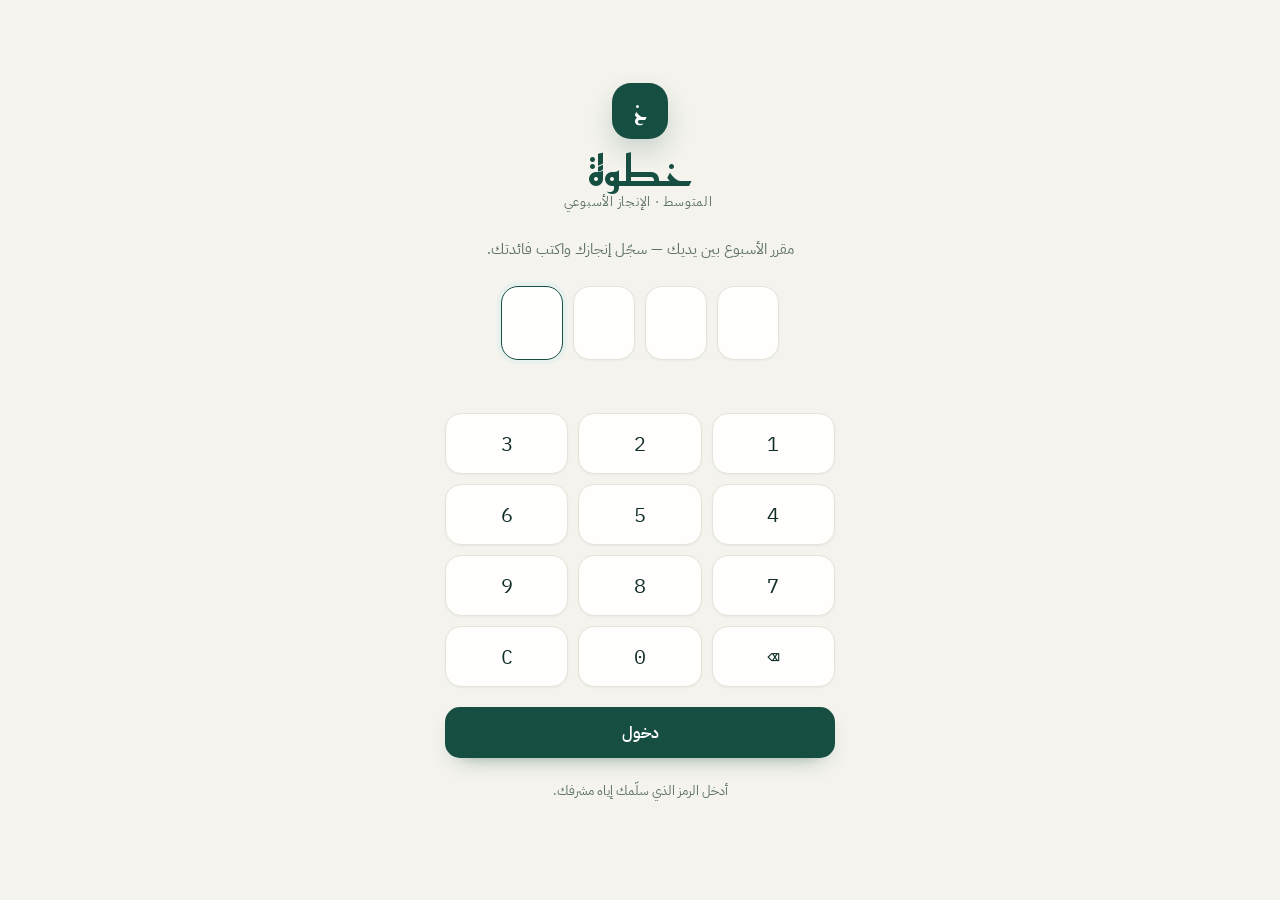
==== index.html @ 0851e88e "Update index.html" ====
<!DOCTYPE html>
<html lang="ar" dir="rtl">
<head>
<meta charset="utf-8">
<meta name="viewport" content="width=device-width, initial-scale=1">
<title>خطوة · المتوسط — مقرر الأسبوع</title>
<link rel="preconnect" href="https://fonts.googleapis.com">
<link rel="preconnect" href="https://fonts.gstatic.com" crossorigin>
<link rel="preconnect" href="https://benqmepnybminxeyubqn.supabase.co" crossorigin>
<link href="https://fonts.googleapis.com/css2?family=IBM+Plex+Mono:wght@400;500;600&family=IBM+Plex+Sans+Arabic:wght@300;400;500;600;700&family=Reem+Kufi:wght@400;500;600;700&family=Zain:wght@400;700;800&display=swap" rel="stylesheet">
<style>
:root{
  --bg:#F4F3ED; --bg-soft:#FAF9F5; --surface:#FFFEFC; --card:#FFFEFC;
  --ink:#102F28; --ink2:#34544B; --muted:#71857E;
  --line:#E3E4DA; --line-strong:#D5D8CB;
  --teal:#164F42; --teal2:#27715E; --teal3:#6E9E8F; --teal-soft:#E8F1ED;
  --gold:#AF8A43; --gold-soft:#F5EEDC;
  --danger:#A95A52; --danger-soft:#F8ECEA;
  --brand:#164F42; --brand2:#27715E; --brand-soft:#E8F1ED;
  --amber:#AF8A43; --amber-soft:#F5EEDC; --rose:#A95A52; --green:#27715E;
  --g1:#164F42; --g2:#27715E; --g3:#AF8A43;
  --r:20px;
  --s1:0 1px 2px rgba(22,79,66,.05);
  --s2:0 3px 8px rgba(22,79,66,.06), 0 18px 40px -30px rgba(22,79,66,.45);
  --s3:0 30px 64px -34px rgba(22,79,66,.5);
  --e:cubic-bezier(.22,.9,.25,1); --sp:cubic-bezier(.2,1.1,.4,1);
}
*{box-sizing:border-box}
html,body{margin:0;padding:0}
body{background:var(--bg);color:var(--ink);font-family:"IBM Plex Sans Arabic","Segoe UI",Tahoma,sans-serif;
 font-size:15px;line-height:1.75;-webkit-font-smoothing:antialiased}
h1,h2,h3{font-family:"Zain",sans-serif;font-weight:800;line-height:1.25;margin:0}
h1{font-size:clamp(34px,7vw,52px)}
h2{font-size:clamp(21px,3vw,27px)}
h3{font-size:19px;font-weight:700}
.num{font-family:"IBM Plex Mono",monospace;font-variant-numeric:tabular-nums;direction:ltr;display:inline-block}
.eyebrow{font-size:11.5px;color:var(--muted);margin:0 0 5px}
button{font-family:inherit;font-size:inherit;cursor:pointer}
:focus-visible{outline:2.5px solid var(--amber);outline-offset:3px;border-radius:8px}
.wrap{max-width:1040px;margin:0 auto;padding:0 18px}
.spacer{flex:1}

/* ===== حركة ===== */
@keyframes rise{from{opacity:0;transform:translateY(18px) scale(.99)}to{opacity:1;transform:none}}
@keyframes fadein{from{opacity:0}to{opacity:1}}
@keyframes drop{from{opacity:0;transform:translateY(-100%)}to{opacity:1;transform:none}}
@keyframes grow{from{transform:scaleY(0)}to{transform:scaleY(1)}}
@keyframes popin{from{opacity:0;transform:translateY(22px) scale(.94)}to{opacity:1;transform:none}}
@keyframes shake{10%,90%{transform:translateX(-3px)}30%,70%{transform:translateX(6px)}50%{transform:translateX(-6px)}}
@keyframes drift{0%,100%{transform:translate(0,0) scale(1)}50%{transform:translate(4%,-3%) scale(1.09)}}
@keyframes sheen{from{background-position:220% 0}to{background-position:-120% 0}}
@keyframes rip{to{transform:translate(-50%,-50%) scale(9);opacity:0}}
@keyframes ringpulse{0%{transform:scale(.65);opacity:.5}100%{transform:scale(2);opacity:0}}
@keyframes draw{to{stroke-dashoffset:0}}
main.anim{animation:fadein .4s var(--e) both}
.anim .rv{opacity:0}
.anim .rv.in{animation:rise .6s var(--e) both;animation-delay:calc(var(--i,0)*55ms)}

/* ===== شريط علوي ===== */
.top{position:sticky;top:0;z-index:30;color:#F2F1EA;
 background:linear-gradient(112deg,#111A2E 0%,#164F42 55%,#20336B 100%);animation:drop .5s var(--e) both}
.top .wrap{display:flex;align-items:center;gap:13px;height:62px}
.brand{display:flex;align-items:center;gap:9px;font-family:"Zain",sans-serif;font-weight:900;font-size:23px}
.brand svg{width:26px;height:26px}
.who{font-size:12.5px;color:#9CB2A9;text-align:left;line-height:1.35}
.who b{display:block;color:#fff;font-weight:600;font-size:14px}
.ghost{background:rgba(255,255,255,.07);border:1px solid rgba(255,255,255,.16);color:#CFD9EC;
 padding:7px 14px;border-radius:999px;font-size:13px;transition:.25s var(--e)}
.ghost:hover{background:rgba(255,255,255,.16);color:#fff}

/* ===== تبويبات ===== */
.tabs{position:relative;display:flex;gap:2px;border-bottom:1px solid var(--line);margin:24px 0;overflow-x:auto;scrollbar-width:none}
.tabs::-webkit-scrollbar{display:none}
.tabs button{background:none;border:0;padding:11px 16px;color:var(--muted);font-size:15px;white-space:nowrap;transition:color .25s}
.tabs button[aria-selected="true"]{color:var(--ink);font-weight:600}
.tabs button:hover{color:var(--ink2)}
.tind{position:absolute;bottom:-1px;height:2.5px;background:var(--brand);border-radius:2px;
 transition:right .45s var(--sp),width .45s var(--sp)}

/* ===== بطاقات ===== */
.card{background:var(--surface);border:1px solid var(--line);border-radius:var(--r);padding:21px;box-shadow:var(--s1);
 transition:box-shadow .35s var(--e),transform .35s var(--e)}
.card:hover{box-shadow:var(--s2)}
.grid{display:grid;gap:14px}.g2{grid-template-columns:repeat(2,1fr)}
.sec{display:flex;align-items:center;justify-content:space-between;gap:12px;margin:28px 0 13px}
.chip{font-size:11.5px;color:var(--muted);border:1px solid var(--line);border-radius:999px;padding:3px 11px;white-space:nowrap}
.pill{display:inline-flex;align-items:center;gap:5px;border-radius:999px;padding:4px 11px;font-size:11.5px;font-weight:600;white-space:nowrap}
.pill.ok{background:#DFF3EE;color:var(--green)}
.pill.mid{background:var(--amber-soft);color:#8A5A10}
.pill.off{background:#FAE7EC;color:var(--rose)}
.dot{width:8px;height:8px;border-radius:50%;display:inline-block;flex:none}

/* ===== أزرار ===== */
.btn{position:relative;overflow:hidden;background:var(--brand);color:#fff;border:0;border-radius:13px;
 padding:14px 22px;font-size:15.5px;font-weight:600;width:100%;transition:.25s var(--e);
 box-shadow:0 12px 26px -14px var(--brand);font-family:"Zain",sans-serif}
.btn:hover{background:var(--brand2);transform:translateY(-2px)}
.btn:active{transform:scale(.985)}
.btn.sm{width:auto;padding:9px 17px;font-size:13.5px;border-radius:11px}
.btn.outline{background:transparent;color:var(--brand);border:1.5px solid #B9C5F3;box-shadow:none}
.btn.outline:hover{background:var(--brand-soft)}
.ripple{position:absolute;border-radius:50%;background:rgba(255,255,255,.35);
 transform:translate(-50%,-50%) scale(0);animation:rip .55s var(--e) forwards;pointer-events:none}
.qbtn{border:1px solid var(--line);background:var(--surface);border-radius:9px;min-width:30px;height:28px;
 color:var(--muted);font-size:13px;transition:.25s var(--e);padding:0 9px}
.qbtn:hover{border-color:var(--brand);color:var(--brand);transform:translateY(-2px)}
.qbtn.del:hover{border-color:var(--rose);color:var(--rose)}

/* ===== دخول ===== */
.login{position:relative;min-height:100vh;display:grid;place-items:center;padding:24px;overflow:hidden}
.blob{position:absolute;border-radius:50%;filter:blur(70px);opacity:.55;pointer-events:none;animation:drift 17s ease-in-out infinite}
.b1{width:440px;height:440px;background:#C3CFF7;top:-150px;right:-110px}
.b2{width:360px;height:360px;background:#F6DFBC;bottom:-120px;left:-90px;animation-delay:-6s}
.lcard{position:relative;width:100%;max-width:390px;text-align:center}
.lcard>*{animation:rise .7s var(--e) both}
.lcard>*:nth-child(1){animation-delay:.05s}.lcard>*:nth-child(2){animation-delay:.13s}
.lcard>*:nth-child(3){animation-delay:.2s}.lcard>*:nth-child(4){animation-delay:.27s}
.lcard>*:nth-child(5){animation-delay:.34s}.lcard>*:nth-child(6){animation-delay:.4s}
.lcard>*:nth-child(7){animation-delay:.46s}
.logo{width:72px;height:72px;margin:0 auto;display:block}
.logo path,.logo circle{animation:popin .6s var(--sp) both}
.logo path:nth-child(2){animation-delay:.16s}.logo circle{animation-delay:.3s}
.login h1{margin:12px 0 0}
.brandsub{font-family:"Zain",sans-serif;font-weight:600;font-size:15px;color:var(--brand);
 letter-spacing:.32em;margin:0 0 12px;padding-right:.32em}
.bwrap{display:flex;flex-direction:column;line-height:1}
.bwrap em{font-style:normal;font-family:"IBM Plex Sans Arabic";font-size:10.5px;font-weight:400;
 color:#9CB2A9;letter-spacing:.3em;margin-top:2px;padding-right:.3em}
/* الفوائد */
.bens{display:grid;grid-template-columns:repeat(auto-fill,minmax(290px,1fr));gap:13px}
.ben{position:relative;overflow:hidden;background:var(--surface);border:1px solid var(--line);
 border-radius:var(--r);padding:19px 19px 15px;box-shadow:var(--s1);
 transition:transform .42s var(--sp),box-shadow .42s var(--e),border-color .3s}
.ben:hover{transform:translateY(-4px);box-shadow:var(--s2)}
.ben::before{content:"";position:absolute;inset:0 auto 0 0;width:3px;background:var(--gc);
 transform:scaleY(.35);transform-origin:center;transition:transform .45s var(--sp)}
.ben:hover::before{transform:scaleY(1)}
.quote{position:absolute;top:-16px;left:14px;font-family:"Zain",sans-serif;font-size:76px;font-weight:900;
 color:var(--gc);opacity:.1;pointer-events:none;line-height:1}
.rv.in .quote{animation:popin .6s var(--sp) both;animation-delay:.15s}
.btxt{margin:0;font-size:14.5px;line-height:2;color:var(--ink)}
.bfoot{display:flex;align-items:center;justify-content:space-between;gap:10px;margin-top:14px;
 padding-top:12px;border-top:1px solid var(--line)}
.bmeta{display:flex;align-items:center;gap:9px;min-width:0}
.bn{min-width:0}
.bn b{display:block;font-size:13.5px;font-weight:600;white-space:nowrap;overflow:hidden;text-overflow:ellipsis}
.bn span{font-size:11.5px;color:var(--muted)}
.bact{display:flex;align-items:center;gap:7px;flex:none}
.star{border:0;background:transparent;font-size:21px;line-height:1;color:#C3CBD9;padding:2px 4px;
 transition:.3s var(--sp)}
.star:hover{color:var(--amber);transform:scale(1.25) rotate(12deg)}
.star.on{color:var(--amber);animation:starpop .5s var(--sp)}
@keyframes starpop{0%{transform:scale(1)}40%{transform:scale(1.5) rotate(18deg)}100%{transform:scale(1)}}
.ben.picked{border-color:#EBD5A8;background:linear-gradient(150deg,#FDF7EA,var(--surface) 62%)}
.ben.picked::before{background:var(--amber);transform:scaleY(1)}
.ribbon{position:absolute;top:12px;left:12px;background:var(--amber);color:#fff;font-size:10.5px;
 font-weight:700;border-radius:999px;padding:3px 11px;animation:popin .5s var(--sp)}
.ben.big{padding:26px 24px 18px}
.ben.big .btxt{font-size:16.5px;line-height:2.1;font-family:"Zain",sans-serif;font-weight:400}
.ben.big .quote{font-size:110px;top:-26px}
.pickbar{display:flex;align-items:center;gap:14px;border-radius:16px;padding:14px 17px;margin-bottom:15px;
 background:linear-gradient(120deg,#FBF0DC,var(--surface) 70%);border:1.5px solid #EFDCB6}
.pickbar .si{width:42px;height:42px;border-radius:13px;background:#fff;display:grid;place-items:center;
 font-size:19px;color:var(--amber);flex:none;box-shadow:var(--s1)}
.pickbar b{font-family:"Zain",sans-serif;font-size:15px;font-weight:700;display:block}
.pickbar p{margin:2px 0 0;font-size:12.5px;color:var(--muted);line-height:1.7}
.bhint{display:flex;justify-content:space-between;gap:8px;flex-wrap:wrap;font-size:11.5px;
 color:var(--muted);margin-top:7px}
.logben{margin:9px 0 0;font-size:13px;line-height:1.9;color:var(--muted);
 padding-right:12px;border-right:2px solid var(--line);display:flex;gap:8px;align-items:baseline}

.login .sub{color:var(--muted);margin:0 0 24px;font-size:14.5px}
.codes{display:flex;gap:10px;justify-content:center;direction:ltr}
.dg{width:60px;height:70px;border:1.5px solid var(--line);border-radius:15px;background:var(--surface);
 display:grid;place-items:center;font-family:"IBM Plex Mono",monospace;font-size:30px;font-weight:600;
 transition:.3s var(--sp);box-shadow:var(--s1)}
.dg.f{border-color:var(--brand);color:var(--brand);transform:translateY(-3px);box-shadow:0 9px 20px -10px var(--brand)}
.dg.a{border-color:var(--brand);box-shadow:0 0 0 4px var(--brand-soft)}
.dg span{animation:popin .3s var(--sp)}
.codes.bad{animation:shake .45s}
.pad{display:grid;grid-template-columns:repeat(3,1fr);gap:10px;margin:20px 0}
.pad button{position:relative;overflow:hidden;background:var(--surface);border:1px solid var(--line);border-radius:14px;
 padding:15px 0;font-family:"IBM Plex Mono",monospace;font-size:20px;color:var(--ink);transition:.22s var(--e);box-shadow:var(--s1)}
.pad button:hover{background:var(--brand-soft);border-color:#B9C5F3;transform:translateY(-2px)}
.pad button:active{transform:scale(.94)}
.err{color:var(--rose);font-size:13.5px;min-height:22px;margin-top:11px}
.hint{margin-top:20px;font-size:12.5px;color:var(--muted);line-height:2.1}
.hint code{font-family:"IBM Plex Mono",monospace;background:var(--brand-soft);color:var(--brand);
 padding:3px 8px;border-radius:7px;cursor:pointer;transition:.2s}
.hint code:hover{background:var(--brand);color:#fff}
.leaving{animation:fadeout .45s var(--e) forwards}
@keyframes fadeout{to{opacity:0;transform:translateY(-14px) scale(.97)}}

/* ===== لوحة أسبوعية ===== */
.hero{position:relative;overflow:hidden;border-radius:22px;padding:24px 26px;color:#F2F1EA;
 background:linear-gradient(118deg,#111A2E 0%,#1C2B4E 56%,#233A79 100%);box-shadow:0 26px 50px -32px rgba(17,26,46,.85)}
.hero::before{content:"";position:absolute;width:420px;height:420px;border-radius:50%;top:-200px;left:-80px;
 background:radial-gradient(circle,rgba(224,138,30,.35),transparent 62%);animation:drift 16s ease-in-out infinite;pointer-events:none}
.hero::after{content:"";position:absolute;width:360px;height:360px;border-radius:50%;bottom:-190px;right:-70px;
 background:radial-gradient(circle,rgba(71,99,240,.5),transparent 62%);animation:drift 21s ease-in-out -7s infinite;pointer-events:none}
.hero>*{position:relative;z-index:1}
.hlab{font-size:12.5px;color:#9CB2A9;margin:0 0 3px}
.hero h2{color:#fff}
.htop{display:flex;justify-content:space-between;align-items:flex-start;gap:16px;flex-wrap:wrap}
.hst{display:flex;gap:24px;flex-wrap:wrap}
.hst .hv{font-family:"IBM Plex Mono",monospace;font-size:31px;font-weight:600;color:#fff;line-height:1.15}
.hst .hv small{font-family:"IBM Plex Sans Arabic";font-size:12px;color:#9CB2A9;font-weight:400}
.hst .hk{font-size:11.5px;color:#9CB2A9}
.hv.am{color:#F3B košt}
.hv.am{color:#D9B872}.hv.gr{color:#95C6B5}

/* مسار الأسبوع */
.track{display:grid;grid-template-columns:repeat(7,1fr);gap:7px;margin-top:18px}
.day{position:relative;border-radius:12px;background:rgba(255,255,255,.09);padding:9px 4px 8px;text-align:center;
 transition:transform .3s var(--sp);cursor:pointer}
.day:hover{transform:translateY(-3px)}
.day.today{box-shadow:0 0 0 2px #D9B872}
.day .dn{font-size:10.5px;color:#9CB2A9}
.day .dv{font-family:"IBM Plex Mono",monospace;font-size:13px;color:#fff;font-weight:600;margin-top:3px}
.day .fill{height:4px;border-radius:99px;background:rgba(255,255,255,.16);margin-top:7px;overflow:hidden}
.day .fill i{display:block;height:100%;width:0;background:#95C6B5;border-radius:99px;transition:width .9s var(--e)}
.day.miss .dv{color:#7E948B}

/* مقرر الأسبوع */
.wc{position:relative;overflow:hidden;display:flex;gap:17px;background:var(--surface);border:1px solid var(--line);
 border-radius:var(--r);padding:19px;box-shadow:var(--s1);transition:transform .42s var(--sp),box-shadow .42s var(--e)}
.wc:hover{transform:translateY(-4px);box-shadow:var(--s2)}
.wc::after{content:"";position:absolute;inset:0;background:radial-gradient(85% 70% at 100% 0,var(--c),transparent 62%);opacity:.06;pointer-events:none}
.cov{width:88px;flex:none}
.cov svg{width:88px;height:118px;display:block;filter:drop-shadow(0 12px 20px rgba(17,26,46,.2))}
.cov .fb{transition:height 1.1s var(--e),y 1.1s var(--e)}
.wcb{flex:1;min-width:0;display:flex;flex-direction:column}
.kick{display:flex;align-items:center;gap:6px;font-size:11.5px;color:var(--c);font-weight:700}
.wcb h3{margin:5px 0 1px;font-size:20px}
.wcb .by{color:var(--muted);font-size:12.5px;margin:0}
.note{margin:8px 0 0;font-size:12px;line-height:1.75;color:var(--muted);cursor:pointer;
 display:-webkit-box;-webkit-box-orient:vertical;-webkit-line-clamp:2;overflow:hidden}
.note.open{-webkit-line-clamp:99;display:block}
.golink{display:inline-flex;align-items:center;gap:9px;margin-top:11px;text-decoration:none;
 background:linear-gradient(120deg,var(--brand-soft),#F4F6FE);border:1.5px solid #C9D4F8;color:var(--brand);
 border-radius:12px;padding:9px 14px;font-size:13.5px;font-weight:600;font-family:"Zain",sans-serif;
 transition:.3s var(--e);align-self:flex-start}
.golink:hover{background:var(--brand);color:#fff;border-color:var(--brand);transform:translateY(-2px);
 box-shadow:0 12px 24px -14px var(--brand)}
.golink .pl{width:24px;height:24px;border-radius:8px;background:var(--brand);display:grid;place-items:center;
 flex:none;transition:.3s var(--e)}
.golink .pl svg{width:13px;height:13px;fill:#fff}
.golink:hover .pl{background:rgba(255,255,255,.22);transform:scale(1.08)}
.golink .arw{font-size:12px;transition:transform .3s var(--sp)}
.golink:hover .arw{transform:translate(-3px,-3px)}
.golink.sm{margin:12px 0 0;padding:8px 12px;font-size:13px;width:100%;justify-content:center}
.nolink{margin:11px 0 0;font-size:12px;color:var(--rose)}
.prog{margin-top:auto;padding-top:14px}
.prow{display:flex;justify-content:space-between;align-items:baseline;font-size:12.5px;color:var(--muted);margin-bottom:7px}
.prow b{font-family:"IBM Plex Mono",monospace;font-size:20px;color:var(--c)}
.bar{height:9px;background:#E7EBF2;border-radius:99px;overflow:hidden}
.bar i{display:block;height:100%;width:0;border-radius:99px;background:var(--brand);transition:width 1s var(--e)}

/* اقتراح اليوم */
.sug{display:flex;align-items:center;gap:14px;border-radius:16px;padding:15px 17px;margin-top:14px;
 background:linear-gradient(120deg,var(--brand-soft),var(--surface) 70%);border:1.5px solid #C9D4F8}
.sug.late{background:linear-gradient(120deg,#FBEDD9,var(--surface) 70%);border-color:#EFD9B4}
.sug.done{background:linear-gradient(120deg,#DFF3EE,var(--surface) 70%);border-color:#B6E2D6}
.sug .si{width:44px;height:44px;border-radius:14px;background:#fff;display:grid;place-items:center;font-size:20px;flex:none;box-shadow:var(--s1)}
.sug b{font-family:"Zain",sans-serif;font-size:15.5px;font-weight:700;display:block}
.sug p{margin:2px 0 0;font-size:12.5px;color:var(--muted);line-height:1.7}

/* حلقة */
.ringbox{position:relative;width:150px;height:150px;flex:none}
.ring{width:150px;height:150px;transform:rotate(-90deg)}
.ring circle{fill:none;stroke-linecap:round}
.ring .tr{stroke:#E7EBF2}
.ring .arc{transition:stroke-dashoffset 1.2s var(--e)}
.rmid{position:absolute;inset:0;display:grid;place-content:center;text-align:center}
.rmid b{font-family:"IBM Plex Mono",monospace;font-size:31px;font-weight:600;line-height:1}
.rmid span{font-size:11px;color:var(--muted)}
.pulse{position:absolute;inset:0;border-radius:50%;border:2px solid var(--green);animation:ringpulse 2.6s var(--e) infinite;pointer-events:none}

/* تسجيلات اليوم */
.tlog{margin-top:16px;border:1px solid var(--line);border-radius:14px;overflow:hidden}
.tlh{display:flex;justify-content:space-between;align-items:baseline;gap:8px;flex-wrap:wrap;padding:11px 14px;
 background:#F6F8FC;font-size:13px;font-weight:600;border-bottom:1px solid var(--line)}
.tlh span{font-size:11px;font-weight:400;color:var(--muted)}
.tent{display:flex;align-items:center;gap:9px;padding:10px 14px;border-bottom:1px solid #F0F3F8;font-size:13.5px}
.tent:last-child{border-bottom:0}
.tent .nm{flex:1;min-width:0;white-space:nowrap;overflow:hidden;text-overflow:ellipsis}
.tent .vv{color:var(--muted);font-size:12.5px}

/* مصفوفة */
.mwrap{overflow-x:auto;padding-bottom:6px}
.matrix{min-width:560px;display:grid;grid-template-columns:150px repeat(7,1fr);gap:5px;align-items:center}
.mh{font-size:10.5px;color:var(--muted);text-align:center;padding-bottom:5px}
.mh.now{color:var(--amber);font-weight:700}
.mn{display:flex;align-items:center;gap:8px;font-size:13px;min-width:0}
.mn .av{width:26px;height:26px;border-radius:9px;flex:none;display:grid;place-items:center;color:#fff;
 font-family:"Zain",sans-serif;font-weight:800;font-size:12.5px;background:linear-gradient(145deg,var(--gc),#164F42)}
.mn span{white-space:nowrap;overflow:hidden;text-overflow:ellipsis;flex:1}
.mc{width:100%;aspect-ratio:1;max-height:30px;border-radius:7px;background:#E7EBF2;cursor:pointer;
 transition:transform .22s var(--sp)}
.mc:hover{transform:scale(1.35);z-index:3;position:relative;box-shadow:0 5px 14px -4px rgba(17,26,46,.45)}
.mc.today{box-shadow:0 0 0 2px var(--amber)}
.rv.in .mc{animation:fadein .45s both;animation-delay:calc(var(--r)*45ms + var(--k)*20ms + 150ms)}
.cellinfo{margin-top:12px;font-size:12.5px;color:var(--muted);background:#F6F8FC;border:1px solid var(--line);
 border-radius:11px;padding:10px 14px;min-height:40px;display:flex;align-items:center;transition:.3s var(--e)}
.cellinfo.lit{animation:popin .3s var(--sp);color:var(--ink);border-color:#C9D4F8;background:var(--brand-soft)}

/* بطاقات الطلاب */
.scards{display:grid;grid-template-columns:repeat(auto-fill,minmax(268px,1fr));gap:13px}
.scard{position:relative;overflow:hidden;text-align:right;width:100%;background:var(--surface);border:1px solid var(--line);
 border-radius:var(--r);padding:17px;box-shadow:var(--s1);transition:transform .4s var(--sp),box-shadow .4s var(--e)}
.scard::after{content:"";position:absolute;inset:0 auto 0 0;width:3px;background:var(--gc);transform:scaleY(0);
 transform-origin:bottom;transition:transform .45s var(--sp)}
.scard:hover{transform:translateY(-5px);box-shadow:var(--s2)}
.scard:hover::after{transform:scaleY(1)}
.shead{display:flex;align-items:center;gap:11px}
.avatar{width:44px;height:44px;border-radius:14px;flex:none;display:grid;place-items:center;color:#fff;
 font-family:"Zain",sans-serif;font-weight:800;font-size:19px;background:linear-gradient(145deg,var(--gc),#164F42);
 transition:.4s var(--sp)}
.scard:hover .avatar{transform:rotate(-5deg) scale(1.06)}
.nmx{flex:1;min-width:0}
.nmx b{display:block;font-size:15px;font-weight:600;white-space:nowrap;overflow:hidden;text-overflow:ellipsis}
.nmx span{font-size:12px;color:var(--muted)}
.rw{position:relative;width:46px;height:46px;flex:none}
.rlet{width:46px;height:46px;transform:rotate(-90deg)}
.rlet circle{fill:none;stroke-width:5;stroke-linecap:round}
.rlet .t{stroke:#E7EBF2}
.rlet .a{transition:stroke-dashoffset 1.1s var(--e)}
.rw b{position:absolute;inset:0;display:grid;place-content:center;font-family:"IBM Plex Mono",monospace;
 font-size:11.5px;font-weight:600;color:var(--gc)}
.mini{width:100%;height:44px;display:block;margin-top:13px}
.mini rect{transform-box:fill-box;transform-origin:bottom}
.rv.in .mini rect{animation:grow .55s var(--sp) both;animation-delay:calc(var(--j)*55ms + 250ms)}
.sfoot{display:flex;justify-content:space-between;align-items:center;gap:8px;margin-top:11px;padding-top:11px;
 border-top:1px solid var(--line);font-size:12.5px;color:var(--muted)}

/* مؤشرات */
.stats{display:grid;grid-template-columns:repeat(auto-fit,minmax(155px,1fr));gap:12px;margin-bottom:18px}
.stat{position:relative;overflow:hidden;background:var(--surface);border:1px solid var(--line);border-radius:15px;
 padding:15px 17px;box-shadow:var(--s1);transition:.35s var(--e)}
.stat:hover{transform:translateY(-2px);box-shadow:var(--s2)}
.stat::after{content:"";position:absolute;inset:auto 0 0 0;height:3px;background:var(--sc,var(--brand));
 transform:scaleX(0);transform-origin:right}
.stat.rv.in::after{animation:barin .9s var(--e) forwards;animation-delay:calc(var(--i)*90ms + 260ms)}
@keyframes barin{to{transform:scaleX(1)}}
.stat .lab{font-size:12px;color:var(--muted)}
.stat .val{font-family:"IBM Plex Mono",monospace;font-size:30px;font-weight:600;line-height:1.3;color:var(--sc,var(--ink))}
.stat .val small{font-family:"IBM Plex Sans Arabic";font-size:12.5px;color:var(--muted);font-weight:400}

/* جدول المتصدرين */
table{width:100%;border-collapse:collapse;font-size:14px}
th{text-align:right;font-weight:600;font-size:12px;color:var(--muted);padding:0 10px 11px;border-bottom:1px solid var(--line)}
td{padding:11px 10px;border-bottom:1px solid var(--line)}
tr:last-child td{border-bottom:0}
tbody tr{transition:background .25s}
tbody tr:hover{background:#F7F9FC}
.rank{font-family:"IBM Plex Mono",monospace;color:var(--muted);width:36px;font-size:15px}
.rank.top{color:var(--amber);font-weight:700;font-size:17px}
.me-row{background:linear-gradient(90deg,var(--brand-soft),transparent 70%)!important}
.filters{display:flex;gap:8px;flex-wrap:wrap;margin-bottom:14px}
.filter{border:1px solid var(--line);background:var(--surface);color:var(--muted);border-radius:999px;
 padding:7px 16px;font-size:13px;transition:.28s var(--e);position:relative;overflow:hidden}
.filter:hover{border-color:var(--brand);color:var(--brand)}
.filter[aria-pressed="true"]{background:var(--ink);border-color:var(--ink);color:#fff}

/* نوافذ */
.ov{position:fixed;inset:0;background:rgba(17,26,46,.45);backdrop-filter:blur(3px);display:flex;
 align-items:flex-start;justify-content:center;padding:18px;z-index:50;overflow-y:auto;
 overscroll-behavior:contain;-webkit-overflow-scrolling:touch;animation:fadein .28s}
.modal{position:relative;background:var(--surface);border-radius:20px;width:100%;max-width:430px;padding:24px 24px 0;
 margin:auto;box-shadow:var(--s3);animation:popin .48s var(--sp);max-height:calc(100dvh - 36px);
 overflow-y:auto;overscroll-behavior:contain;scrollbar-width:thin}
.modal::-webkit-scrollbar{width:6px}.modal::-webkit-scrollbar-thumb{background:#CBD3E0;border-radius:99px}
.modal h3{margin:0 0 3px;font-size:23px;position:sticky;top:-24px;background:var(--surface);padding:4px 0 2px;z-index:2}
.modal .sub{color:var(--muted);font-size:13px;margin:0 0 4px}
label{display:block;font-size:13px;color:var(--muted);margin:15px 0 6px}
input[type=text],input[type=number],select,textarea{width:100%;padding:12px 14px;border:1.5px solid var(--line);
 border-radius:12px;font-family:inherit;font-size:15px;background:var(--surface);color:var(--ink);transition:.25s}
textarea{resize:vertical;line-height:1.8}
input:focus,select:focus,textarea:focus{border-color:var(--brand);outline:none;box-shadow:0 0 0 4px var(--brand-soft)}
.row{display:flex;gap:10px;margin-top:22px;position:sticky;bottom:0;z-index:2;background:var(--surface);padding:14px 0 20px}
.row::before{content:"";position:absolute;inset:auto 0 100% 0;height:22px;pointer-events:none;
 background:linear-gradient(transparent,var(--surface))}
.row .btn{flex:1}
.segv{display:flex;flex-direction:column;gap:7px}
.segv button{text-align:right;border:1.5px solid var(--line);background:var(--surface);border-radius:12px;padding:11px 14px;transition:.28s var(--e)}
.segv button b{display:block;font-size:14px;font-weight:600;color:var(--ink)}
.segv button span{font-size:11.5px;color:var(--muted)}
.segv button:hover{border-color:#B9C5F3;transform:translateX(-3px)}
.segv button[aria-pressed="true"]{border-color:var(--brand);background:var(--brand-soft)}
.segv button[aria-pressed="true"] b{color:var(--brand)}
.empty{text-align:center;color:var(--muted);padding:34px 12px;font-size:14px}
.back{background:none;border:0;color:var(--muted);padding:0;font-size:13.5px;margin-bottom:12px;transition:.25s}
.back:hover{color:var(--ink);transform:translateX(-3px)}
.toast{position:fixed;bottom:24px;right:50%;transform:translateX(50%);background:var(--ink);color:#fff;
 padding:12px 22px;border-radius:999px;font-size:14px;z-index:60;box-shadow:var(--s3);animation:tin .5s var(--sp)}
@keyframes tin{from{opacity:0;transform:translate(50%,26px)}to{opacity:1;transform:translate(50%,0)}}
.alert{display:flex;align-items:center;gap:11px;background:#FCF1F4;border:1px solid #F1D6DE;color:#7E2140;
 border-radius:15px;padding:13px 16px;margin-bottom:15px;font-size:13.5px}
.alert svg{width:19px;height:19px;fill:none;stroke:var(--rose);stroke-width:1.8;flex:none}
.gcards{display:grid;grid-template-columns:repeat(auto-fill,minmax(290px,1fr));gap:13px}
@media(max-width:760px){.g2{grid-template-columns:1fr}.wc{flex-direction:column}.cov,.cov svg{width:74px}
 .ringbox,.ring{width:120px;height:120px}.matrix{min-width:520px}}
@media(prefers-reduced-motion:reduce){*{animation:none!important;transition-duration:.01ms!important}}

/* ════════ هوية «خطوة» ════════ */
body{background:var(--bg)}
h1,h2,h3{font-family:"Zain",sans-serif}
.card,.wc,.ben,.scard,.stat,.sug,.pickbar,.tlog,.modal,.dg,.pad button,.filter,.qbtn{background:var(--card)}
.card,.wc,.ben,.scard{border-color:var(--line)}
.wordmark{font-family:"Zain",sans-serif;font-size:44px;font-weight:800;line-height:1;color:var(--teal);margin:14px 0 0}
.brandsub{margin:-2px 0 22px;color:var(--muted);font-family:"IBM Plex Sans Arabic",sans-serif;
 font-size:12.5px;font-weight:400;letter-spacing:0}
.brand-mark{width:52px;height:52px;border-radius:18px;display:grid;place-items:center;margin:0 auto;
 background:var(--teal);color:#fff;font-family:"Reem Kufi",sans-serif;font-size:23px;font-weight:600;
 box-shadow:0 12px 24px rgba(22,79,66,.18)}
.brand-mark.sm{width:34px;height:34px;border-radius:12px;font-size:16px;margin:0;
 background:rgba(255,255,255,.14);box-shadow:none}
.bwrap em{color:#9CB2A9}
/* الشريط والعناصر البطولية */
.top{background:linear-gradient(138deg,#103C32 0%,#175548 62%,#216859 100%)}
.hero{background:linear-gradient(138deg,#103C32 0%,#175548 62%,#216859 100%);
 box-shadow:0 24px 48px -34px rgba(16,60,50,.75)}
.hero::before,.hero::after{display:none}      /* لا حركة مستمرة */
.blob,.pulse{display:none!important}
.hst .hv.am{color:#D9B872}.hst .hv.gr{color:#95C6B5}
/* أزرار */
.btn{background:var(--teal);box-shadow:0 10px 22px -14px rgba(22,79,66,.7);border-radius:14px;
 font-family:"Zain",sans-serif;font-weight:700;min-height:48px}
.btn:hover{background:var(--teal2);transform:none;box-shadow:0 12px 26px -14px rgba(22,79,66,.75)}
.btn:active{transform:scale(.99)}
.btn.sm{min-height:40px}
.btn.outline{color:var(--teal);border-color:var(--line-strong);background:transparent}
.btn.outline:hover{background:var(--teal-soft);border-color:var(--teal3)}
.filter[aria-pressed="true"]{background:var(--teal);border-color:var(--teal)}
.filter:hover{border-color:var(--teal3);color:var(--teal)}
.qbtn:hover{border-color:var(--teal3);color:var(--teal)}
.qbtn.del:hover{border-color:var(--danger);color:var(--danger)}
.tind{background:var(--teal)}
.dg.f{border-color:var(--teal);color:var(--teal);box-shadow:0 8px 18px -12px rgba(22,79,66,.6)}
.dg.a{border-color:var(--teal);box-shadow:0 0 0 4px var(--teal-soft)}
.pad button:hover{background:var(--teal-soft);border-color:var(--teal3)}
.hint code{background:var(--teal-soft);color:var(--teal)}
.hint code:hover{background:var(--teal);color:#fff}
/* بيانات */
.bar i{background:var(--teal)}
.bar{background:#EAEAE2}
.stat::after{background:var(--sc,var(--teal))}
.rank.top{color:var(--gold)}
.me-row{background:linear-gradient(90deg,var(--teal-soft),transparent 70%)!important}
.pill.ok{background:var(--teal-soft);color:var(--teal)}
.pill.mid{background:var(--gold-soft);color:#8A6A28}
.pill.off{background:var(--danger-soft);color:var(--danger)}
.alert{background:var(--danger-soft);border-color:#EEDAD6;color:#7C3A33}
.alert svg{stroke:var(--danger)}
.sug{background:linear-gradient(120deg,var(--teal-soft),var(--card) 72%);border-color:#CFE0D8}
.sug.late{background:linear-gradient(120deg,var(--gold-soft),var(--card) 72%);border-color:#E8DCBE}
.sug.done{background:linear-gradient(120deg,#E4F0EA,var(--card) 72%);border-color:#C3DBD0}
.golink{background:var(--teal-soft);border-color:#CFE0D8;color:var(--teal)}
.golink:hover{background:var(--teal);color:#fff;border-color:var(--teal);box-shadow:0 10px 22px -14px rgba(22,79,66,.7)}
.golink .pl{background:var(--teal)}
.golink:hover .pl{background:rgba(255,255,255,.2)}
.nolink{color:var(--danger)}
/* الفوائد */
.star:hover,.star.on{color:var(--gold)}
.ben.picked{border-color:#E6D6AF;background:linear-gradient(150deg,var(--gold-soft),var(--card) 62%)}
.ben.picked::before{background:var(--gold)}
.ribbon{background:var(--gold)}
.pickbar{background:linear-gradient(120deg,var(--gold-soft),var(--card) 72%);border-color:#E8DCBE}
.pickbar .si{color:var(--gold)}
.quote{opacity:.09}
.cellinfo.lit{background:var(--teal-soft);border-color:#CFE0D8}
.avatar,.mn .av{background:var(--gc,var(--teal))}
/* حركة هادئة: عند الظهور والضغط فقط */
.anim .rv.in{animation-duration:.42s}
.day:hover,.ben:hover,.scard:hover,.wc:hover{transform:translateY(-2px)}
.star:hover{transform:scale(1.12)}
.golink:hover{transform:none}
.golink:hover .arw{transform:translate(-2px,-2px)}
@media(max-width:760px){
 .btn{min-height:50px}
 /* الجداول تتحول لبطاقات */
 .board table,.board thead,.board tbody,.board tr,.board td{display:block;width:100%}
 .board thead{display:none}
 .board table{min-width:0!important}
 .board tr{border:1px solid var(--line);border-radius:16px;padding:13px 15px;margin-bottom:11px;
  background:var(--card);box-shadow:var(--s1);position:relative}
 .board td{border:0;padding:5px 0;display:flex;align-items:center;justify-content:space-between;gap:10px}
 .board td::before{content:attr(data-l);color:var(--muted);font-size:12px}
 .board td.tdname{font-family:"Zain",sans-serif;font-weight:700;font-size:17px;padding-top:0}
 .board td.rank{position:absolute;left:15px;top:13px;padding:0;width:auto}
 .board td.rank::before{content:"#";margin-left:2px}
}

/* ════════ صقل بصري ════════ */
:root{--sp1:8px;--sp2:14px;--sp3:22px;--sp4:32px}
body{font-size:15.5px;line-height:1.8;letter-spacing:0}
h1{letter-spacing:-.01em}
h2{font-size:clamp(22px,3vw,28px);letter-spacing:-.005em}
.eyebrow{font-size:11px;font-weight:500;text-transform:none;opacity:.9}

/* عنوان القسم بخط ذهبي رفيع */
.sec h2{position:relative;padding-right:15px}
.sec h2::before{content:"";position:absolute;right:0;top:50%;transform:translateY(-50%);
 width:4px;height:20px;border-radius:4px;background:var(--gold);opacity:.85}

/* بطاقات أنعم وأعمق */
.card,.wc,.ben,.scard,.shcard{border-radius:22px}
.card{padding:23px}
.card:hover,.ben:hover,.scard:hover,.wc:hover{box-shadow:0 4px 10px rgba(22,79,66,.05),0 22px 44px -32px rgba(22,79,66,.5)}
.stat{border-radius:18px}
.stat .val{font-size:32px;letter-spacing:-.02em}
.stat .lab{font-size:11.5px}

/* اللوحة البطولية: خط ذهبي فاصل وتنفّس أوسع */
.hero{padding:28px 28px 24px;border-radius:26px}
.hero h2{font-size:clamp(23px,3.4vw,31px);margin-top:2px}
.hlab{letter-spacing:.02em}
.hst{gap:28px;margin-top:4px}
.hst .hv{font-size:33px;letter-spacing:-.02em}
.hero .track{margin-top:20px;padding-top:18px;border-top:1px solid rgba(217,184,114,.22)}

/* أيام الأسبوع */
.day{border-radius:14px;padding:11px 4px 10px;background:rgba(255,255,255,.07);
 border:1px solid rgba(255,255,255,.07)}
.day:hover{background:rgba(255,255,255,.13)}
.day.today{border-color:#D9B872;background:rgba(217,184,114,.14);box-shadow:none}
.day.full .dv{color:#A9D6C4}
.day .chk{font-size:15px}
.day .dn{letter-spacing:.02em;font-size:10px}
.day .dv{font-size:14px;margin-top:4px}
.day .fill i{background:#A9D6C4}
.day.today .fill i{background:#D9B872}

/* تبويبات: أوضح وألمس */
.tabs{gap:4px;margin:26px 0 24px}
.tabs button{padding:12px 15px;border-radius:12px 12px 0 0}
.tabs button[aria-selected="true"]{background:linear-gradient(var(--teal-soft),transparent)}
.tind{height:3px;border-radius:3px}

/* أزرار: ضغطة محسوسة */
.btn{border-radius:15px;letter-spacing:0}
.btn:active{transform:scale(.985)}
.btn.sm{border-radius:12px}
.filter{border-radius:999px;padding:8px 17px}
.filter[aria-pressed="true"]{box-shadow:0 8px 18px -12px rgba(22,79,66,.8)}

/* الحلقة */
.ring .tr{stroke:#EAEAE2}
.rmid b{letter-spacing:-.02em}

/* مقرر الأسبوع: غلاف بحافة كتاب */
.cov svg{filter:drop-shadow(0 14px 22px rgba(16,47,40,.22))}
.wcb h3{font-size:21px;line-height:1.35}
.prow b{font-size:22px;letter-spacing:-.02em}
.bar{height:10px;border-radius:99px}

/* اقتراح اليوم */
.sug{border-radius:18px;padding:16px 18px;gap:15px}
.sug .si{width:46px;height:46px;border-radius:15px;font-size:21px}
.sug b{font-size:16px}

/* المتصدرون: ميداليات */
.rank.m1{color:#AF8A43}
.rank.m2{color:#8C9A93}
.rank.m3{color:#A9805A}
.rank.top::after{content:"";display:inline-block;width:6px;height:6px;border-radius:50%;
 background:currentColor;margin-right:5px;vertical-align:middle;opacity:.55}
tbody tr:hover{background:var(--teal-soft)}
td,th{padding-block:13px}

/* الفوائد */
.ben{padding:22px 21px 17px}
.btxt{font-size:15px;line-height:2.05}
.ben.big .btxt{font-size:17.5px}
.quote{font-size:84px;top:-18px;opacity:.1}

/* حالات فارغة */
.empty{padding:40px 18px}
.eart{width:38px;height:38px;stroke:var(--teal3);fill:none;stroke-width:1.5;
 stroke-linecap:round;stroke-linejoin:round;margin:0 auto 12px;display:block;opacity:.75}
.empty b{display:block;font-family:"Zain",sans-serif;font-size:19px;font-weight:700;color:var(--ink)}
.empty p{margin:5px 0 0;font-size:13.5px;color:var(--muted);max-width:330px;margin-inline:auto;line-height:1.85}

/* الدخول */
.dg{width:62px;height:74px;border-radius:17px;font-size:31px}
.pad button{border-radius:16px;padding:16px 0}
.wordmark{font-size:48px}
.brand-mark{width:56px;height:56px;border-radius:19px;font-size:25px}

/* نوافذ */
.modal{border-radius:24px;padding:26px 26px 0}
.modal h3{font-size:24px;top:-26px}
label{font-size:12.5px;font-weight:500;margin:16px 0 7px}
input[type=text],input[type=number],select,textarea{border-radius:13px;padding:13px 15px}

/* مصفوفة */
.mc{border-radius:8px}
.mn .av{border-radius:10px}
.cellinfo{border-radius:13px}

/* تركيز واضح للوصولية */
:focus-visible{outline:2.5px solid var(--gold);outline-offset:3px}

@media(max-width:760px){
 .hero{padding:22px 20px 20px;border-radius:22px}
 .hst{gap:18px}
 .hst .hv{font-size:27px}
 .card{padding:19px}
 .day{padding:9px 2px 8px;border-radius:12px}
 .day .dn{font-size:9.5px}
 .wordmark{font-size:42px}
 .sec h2::before{height:17px}
}

.wstrip{display:flex;gap:10px;overflow-x:auto;margin-top:14px;padding-bottom:4px;scrollbar-width:none}
.wstrip::-webkit-scrollbar{display:none}
.wk{flex:none;width:78px;text-align:center;background:var(--bg-soft);border:1px solid var(--line);
 border-radius:16px;padding:11px 6px 9px;position:relative;transition:.3s var(--e)}
.wk:hover{border-color:var(--teal3);transform:translateY(-2px)}
.wk.done{background:var(--teal-soft);border-color:#CFE0D8}
.wk svg{width:44px;height:44px;display:block;margin:0 auto}
.wk b{display:block;font-family:"IBM Plex Mono",monospace;font-size:13px;margin-top:-32px;margin-bottom:16px;color:var(--ink)}
.wk span{display:block;font-size:10.5px;color:var(--muted);white-space:nowrap;overflow:hidden;text-overflow:ellipsis}
.tent.off{opacity:.55}

/* ════════ اللوحة البطولية ════════ */
.hero-week{position:relative;overflow:hidden}
.hglow{position:absolute;inset:auto -60px -140px auto;width:320px;height:320px;border-radius:50%;
 background:radial-gradient(circle,rgba(217,184,114,.22),transparent 62%);pointer-events:none}
.rv.in .hglow{animation:glowin 1s var(--e) both}
@keyframes glowin{from{opacity:0;transform:scale(.7)}to{opacity:1;transform:none}}
.hpill{display:inline-flex;align-items:center;gap:7px;background:rgba(255,255,255,.09);
 border:1px solid rgba(217,184,114,.28);color:#D9B872;border-radius:999px;padding:4px 13px;font-size:11.5px}
.hdot{width:6px;height:6px;border-radius:50%;background:#D9B872;display:inline-block}
.rv.in .hdot{animation:dotin .5s var(--sp) .2s both}
@keyframes dotin{from{transform:scale(0)}to{transform:scale(1)}}
.hgreet h2{margin-top:9px}
.rv.in .hgreet h2{animation:up .55s var(--e) .06s both}
.rv.in .hgreet .hsub{animation:up .55s var(--e) .16s both}
.rv.in .hst>div:nth-child(1){animation:up .5s var(--e) .18s both}
.rv.in .hst>div:nth-child(2){animation:up .5s var(--e) .26s both}
.rv.in .hst>div:nth-child(3){animation:up .5s var(--e) .34s both}
.rv.in .hst>div:nth-child(4){animation:up .5s var(--e) .42s both}
@keyframes up{from{opacity:0;transform:translateY(10px)}to{opacity:1;transform:none}}
.hsub{margin:6px 0 0;font-size:13px;color:#9CB2A9;max-width:420px;line-height:1.8}

/* خط المسار */
.wline{position:relative;height:8px;border-radius:99px;background:rgba(255,255,255,.12);
 margin-top:20px;overflow:visible}
.wline i{display:block;height:100%;width:0;border-radius:99px;
 background:linear-gradient(90deg,#3D8F79,#D9B872);transition:width 1.1s var(--e)}
.wline .pace{position:absolute;top:-5px;width:2px;height:18px;background:rgba(255,255,255,.55);border-radius:2px}
.wline .pace em{position:absolute;top:-19px;right:-16px;font-style:normal;font-size:9.5px;color:#9CB2A9;white-space:nowrap}

/* أيام الأسبوع تتصاعد بالتتابع */
.rv.in .day{animation:dayin .5s var(--sp) both;animation-delay:calc(var(--k,0)*55ms + .25s)}
@keyframes dayin{from{opacity:0;transform:translateY(12px) scale(.94)}to{opacity:1;transform:none}}

/* ════════ سجلي: يومًا بيوم ════════ */
.dlist{display:flex;flex-direction:column;gap:9px}
.wkhead{display:flex;align-items:center;gap:12px;margin:20px 0 4px}
.wkt{font-family:"Zain",sans-serif;font-weight:700;font-size:16px;color:var(--ink);white-space:nowrap}
.wkl{flex:1;height:1px;background:linear-gradient(90deg,var(--line),transparent)}
.drow{display:flex;align-items:center;gap:13px;background:var(--card);border:1px solid var(--line);
 border-radius:16px;padding:12px 15px;box-shadow:var(--s1);transition:.3s var(--e)}
.drow:hover{border-color:var(--teal3);transform:translateX(-3px)}
.dbadge{width:50px;flex:none;text-align:center;background:var(--bg-soft);border:1px solid var(--line);
 border-radius:12px;padding:6px 2px;transition:.3s var(--e)}
.dbadge b{display:block;font-family:"Zain",sans-serif;font-size:12px;font-weight:700;color:var(--ink2)}
.dbadge i{font-style:normal;font-size:11px;color:var(--muted)}
.dbadge.full{background:var(--teal-soft);border-color:#CFE0D8}
.dbadge.full b{color:var(--teal)}
.dbody{flex:1;min-width:0}
.dvals{display:flex;align-items:center;gap:9px;flex-wrap:wrap;font-size:13px;color:var(--muted)}
.dv2 .num{color:var(--teal);font-weight:600;font-size:14px}
.dv2.gold .num{color:var(--gold)}
.dbar{display:block;height:5px;border-radius:99px;background:#EAEAE2;overflow:hidden;margin-top:8px}
.dbar i{display:block;height:100%;width:0;border-radius:99px;background:var(--teal);transition:width .8s var(--e)}
.dpct{flex:none;width:44px;text-align:left;font-size:12.5px;color:var(--muted)}
@media(max-width:760px){.dpct{display:none}.drow{padding:11px 13px;gap:11px}}

/* ════════ مقياس الأسبوع: حركة تشرح لا تزيّن ════════ */
.wmeter{display:flex;align-items:center;gap:10px;margin-top:22px}
.wm-lab{font-size:10px;color:#7E948B;white-space:nowrap}
.wm-track{position:relative;flex:1;height:9px;border-radius:99px;background:rgba(255,255,255,.13)}
.wm-track i{display:block;height:100%;width:0;border-radius:99px;
 background:linear-gradient(90deg,#3D8F79,#95C6B5);transition:width 1.2s var(--e)}
.wm-now{position:absolute;top:-6px;width:2px;height:21px;background:#D9B872;border-radius:2px}
.wm-now em{position:absolute;top:-18px;right:-27px;font-style:normal;font-size:9.5px;color:#D9B872;white-space:nowrap}
.rv.in .wm-now{animation:tick .5s var(--sp) .9s both}
@keyframes tick{from{opacity:0;transform:scaleY(0)}to{opacity:1;transform:none}}

/* ════════ بطاقة مقدار اليوم ════════ */
.quota{background:var(--card);border:1.5px solid #CFE0D8;border-radius:20px;padding:18px 19px 15px;
 margin-top:15px;box-shadow:var(--s1)}
.quota.late{border-color:#E8DCBE;background:linear-gradient(150deg,var(--gold-soft),var(--card) 62%)}
.quota.ok,.quota.done{border-color:#BFDCCF;background:linear-gradient(150deg,var(--teal-soft),var(--card) 62%)}
.qhead{display:flex;align-items:flex-start;gap:14px}
.qi{width:46px;height:46px;border-radius:15px;background:var(--bg-soft);border:1px solid var(--line);
 display:grid;place-items:center;font-size:21px;flex:none}
.quota.ok .qi,.quota.done .qi{background:#fff;border-color:#CFE0D8}
.qhead b{font-family:"Zain",sans-serif;font-size:17px;font-weight:700;display:block;color:var(--ink)}
.qhead p{margin:3px 0 0;font-size:12.5px;color:var(--muted);line-height:1.8}
.qrows{margin-top:15px;padding-top:14px;border-top:1px solid var(--line)}
.qrow{display:flex;align-items:center;gap:12px;padding:7px 0}
.qlab{width:44px;flex:none;font-size:12.5px;color:var(--muted)}
.qbar{flex:1;height:9px;border-radius:99px;background:#EAEAE2;overflow:hidden}
.qbar i{display:block;height:100%;width:0;border-radius:99px;background:var(--teal);transition:width 1s var(--e)}
.qrow.g .qbar i{background:var(--gold)}
.qrow.ok .qbar i{background:var(--teal2)}
.qnum{flex:none;width:96px;text-align:left;font-size:12.5px;color:var(--muted)}
.qnum b{font-family:"IBM Plex Mono",monospace;font-size:15px;color:var(--ink)}
.qrow.ok .qnum b{font-family:"IBM Plex Sans Arabic";color:var(--teal);font-size:13px}
.qfoot{margin-top:11px;padding-top:11px;border-top:1px dashed var(--line);font-size:12px;color:var(--muted)}
.qfoot .num{color:var(--ink);font-weight:600}
.ctag{background:var(--gold-soft);color:#8A6A28;border-radius:999px;padding:2px 9px;font-size:11px;font-weight:600}
@media(max-width:760px){.qnum{width:78px;font-size:11.5px}.qlab{width:38px}}

/* ════════ نظرة عامة ════════ */
.todo{background:var(--card);border:1px solid var(--line);border-radius:20px;padding:17px 19px;
 margin-top:15px;box-shadow:var(--s1)}
.tdh{display:flex;align-items:center;gap:10px;padding-bottom:12px;border-bottom:1px solid var(--line)}
.tdh b{font-family:"Zain",sans-serif;font-size:17px;font-weight:700}
.tdi{width:26px;height:26px;border-radius:9px;background:var(--danger-soft);color:var(--danger);
 display:grid;place-items:center;font-weight:700;font-size:14px;flex:none}
.tditem{display:flex;align-items:center;gap:12px;padding:13px 0;border-bottom:1px solid #F1F2EC}
.tditem:last-child{border-bottom:0}
.tdd{width:8px;height:8px;border-radius:50%;flex:none}
.tditem.red .tdd{background:var(--danger)}
.tditem.amber .tdd{background:var(--gold)}
.tdt{flex:1;min-width:0}
.tdt b{display:block;font-size:14.5px;font-weight:600}
.tdt span{font-size:12.5px;color:var(--muted);display:block;white-space:nowrap;overflow:hidden;text-overflow:ellipsis}
.allgood{display:flex;align-items:center;gap:14px;background:linear-gradient(120deg,var(--teal-soft),var(--card) 70%);
 border:1.5px solid #CFE0D8;border-radius:20px;padding:16px 19px;margin-top:15px}
.allgood>span{width:42px;height:42px;border-radius:14px;background:#fff;display:grid;place-items:center;
 color:var(--teal);font-size:20px;flex:none}
.allgood b{font-family:"Zain",sans-serif;font-size:16px;font-weight:700;display:block}
.allgood p{margin:2px 0 0;font-size:12.5px;color:var(--muted)}

.gcard{background:var(--card);border:1px solid var(--line);border-radius:20px;padding:18px;
 box-shadow:var(--s1);position:relative;overflow:hidden;transition:.35s var(--e)}
.gcard::before{content:"";position:absolute;inset:0 auto 0 0;width:4px;background:var(--gc)}
.gcard:hover{box-shadow:var(--s2);transform:translateY(-2px)}
.gch{display:flex;justify-content:space-between;align-items:flex-start;gap:10px}
.gch h3{font-size:20px;margin-top:2px}
.gbig{font-family:"IBM Plex Mono",monospace;font-size:27px;font-weight:600;line-height:1;text-align:left}
.gbig small{display:block;font-family:"IBM Plex Sans Arabic";font-size:11px;font-weight:400;margin-top:3px}
.gmeta{display:flex;gap:16px;margin-top:11px;font-size:12.5px;color:var(--muted)}
.gmeta b{color:var(--ink)}
.gmeta .warn{color:var(--danger)}
.gmeta .warn b{color:var(--danger)}
.gplan{display:flex;flex-direction:column;gap:6px;margin-top:13px;padding-top:12px;border-top:1px dashed var(--line)}
.pchip{font-size:12px;color:var(--muted);white-space:nowrap;overflow:hidden;text-overflow:ellipsis}
.pchip .num{color:var(--ink)}
.pchip.red{color:var(--danger);font-weight:600}
.gopen{width:100%;margin-top:13px;border:1px solid var(--line);background:var(--bg-soft);border-radius:12px;
 padding:10px;font-size:13px;color:var(--teal);transition:.28s var(--e);font-family:"Zain",sans-serif;font-weight:700}
.gopen:hover{background:var(--teal-soft);border-color:var(--teal3);transform:translateY(-2px)}

.trow{display:flex;align-items:center;gap:11px;padding:10px 4px;border-bottom:1px solid #F1F2EC;
 cursor:pointer;transition:.25s var(--e);border-radius:10px}
.trow:last-child{border-bottom:0}
.trow:hover{background:var(--bg-soft);padding-inline:9px}
.tnum{width:22px;flex:none;font-family:"IBM Plex Mono",monospace;color:var(--muted);font-size:14px}
.tnum.top{color:var(--gold);font-weight:700}
.tname{flex:1;min-width:0}
.tname b{display:block;font-size:14px;font-weight:600;white-space:nowrap;overflow:hidden;text-overflow:ellipsis}
.tname span{font-size:11.5px;color:var(--muted)}
.tbar{width:64px;flex:none;height:6px;border-radius:99px;background:#EAEAE2;overflow:hidden}
.tbar i{display:block;height:100%;width:0;border-radius:99px;transition:width .9s var(--e)}
.tpct{width:38px;text-align:left;font-size:12px;color:var(--muted);flex:none}
@media(max-width:760px){.tbar{display:none}}

/* ════════ منحنى النبض ════════ */
.sparkwrap{margin-top:20px}
.spark{width:100%;height:104px;display:block;overflow:visible}
.spark .sline{fill:none;stroke:#95C6B5;stroke-width:2.6;stroke-linecap:round;stroke-linejoin:round}
.rv.in .spark .sline{stroke-dasharray:1;stroke-dashoffset:1;animation:draw 1.5s var(--e) .3s forwards}
@keyframes draw{to{stroke-dashoffset:0}}
.spark .sarea{opacity:0}
.rv.in .spark .sarea{animation:fadein .8s var(--e) .9s forwards}
.spark .sdot{fill:#fff;opacity:0}
.rv.in .spark .sdot{animation:popin .45s var(--sp) 1.35s forwards}
.sfoot{display:flex;justify-content:space-between;font-size:10px;color:#7E948B;margin-top:2px}

/* ════════ أشرطة التنبيه ════════ */
.bar-alert{display:flex;align-items:center;gap:12px;border-radius:16px;padding:13px 16px;margin-top:12px;font-size:13.5px}
.bar-alert svg{width:19px;height:19px;fill:none;stroke-width:1.8;flex:none}
.bar-alert span:not(.ai){flex:1;min-width:0}
.bar-alert .ai{width:26px;height:26px;border-radius:9px;display:grid;place-items:center;font-size:14px;flex:none}
.bar-alert.red{background:var(--danger-soft);border:1px solid #EEDAD6;color:#7C3A33}
.bar-alert.red svg{stroke:var(--danger)}
.bar-alert.gold{background:var(--gold-soft);border:1px solid #E8DCBE;color:#7A5A11}
.bar-alert.gold .ai{background:#fff;color:var(--gold)}
.bar-alert.ok{background:var(--teal-soft);border:1px solid #CFE0D8;color:var(--teal)}
.bar-alert.ok .ai{background:#fff;color:var(--teal)}
.bar-alert .btn{flex:none}

/* ════════ مقارنة الصفوف ════════ */
.cmp{display:grid;grid-template-columns:1fr 2.2fr auto;grid-template-areas:"h b v" "m m m";
 align-items:center;gap:10px 14px;padding:14px 0;border-bottom:1px solid #F1F2EC}
.cmp:last-of-type{border-bottom:0}
.cmp-h{grid-area:h;min-width:0}
.cmp-h b{display:block;font-size:15px;font-weight:600}
.cmp-h span{font-size:11.5px;color:var(--muted);white-space:nowrap;overflow:hidden;text-overflow:ellipsis;display:block}
.cmp-b{grid-area:b;height:26px;border-radius:9px;background:#EFF1EC;overflow:hidden}
.cmp-b i{display:block;height:100%;width:0;border-radius:9px;transition:width 1.1s var(--e)}
.cmp-v{grid-area:v;font-size:17px;font-weight:600;width:48px;text-align:left;color:var(--ink)}
.cmp-m{grid-area:m;display:flex;align-items:center;gap:8px;flex-wrap:wrap;font-size:12px;color:var(--muted)}
.cmp-m .num{color:var(--ink)}
.lnk2{margin-right:auto;background:none;border:0;color:var(--teal);font-size:12.5px;padding:2px 4px;
 border-radius:7px;transition:.25s}
.lnk2:hover{background:var(--teal-soft)}
.cmp-foot{display:flex;justify-content:space-between;gap:10px;flex-wrap:wrap;margin-top:14px;padding-top:13px;
 border-top:1px solid var(--line);font-size:12px;color:var(--muted)}
.cmp-foot b{color:var(--ink)}
.lg{width:10px;height:10px;border-radius:3px;background:var(--teal);display:inline-block;margin-left:5px}

/* ════════ زر العودة للأعلى ════════ */
.fab{position:fixed;bottom:20px;right:50%;transform:translate(50%,20px);opacity:0;pointer-events:none;
 width:46px;height:46px;border-radius:50%;background:var(--card);border:1px solid var(--line);
 color:var(--teal);font-size:19px;box-shadow:var(--s2);transition:.3s var(--e);z-index:40}
.fab.on{opacity:1;transform:translate(50%,0);pointer-events:auto}
.fab:hover{background:var(--teal-soft);border-color:var(--teal3)}
@media(max-width:760px){.cmp{grid-template-columns:1fr auto;grid-template-areas:"h v" "b b" "m m"}
 .cmp-b{height:22px}}

/* ════════ البطاقة الموحّدة ════════ */
.quota{padding:20px 20px 18px}
.qhead{align-items:center}
.qring{position:relative;width:74px;height:74px;flex:none}
.qring svg{width:74px;height:74px;display:block}
.qring circle{transition:stroke-dashoffset 1.1s var(--e)}
.qring b{position:absolute;inset:0;display:grid;place-content:center;padding-bottom:11px;
 font-family:"IBM Plex Mono",monospace;font-size:15px;font-weight:600;color:var(--ink)}
.qring em{position:absolute;inset:auto 0 15px 0;text-align:center;font-style:normal;font-size:9px;color:var(--muted)}
.quota .btn{min-height:50px}
.qhintx{margin:13px 0 0;font-size:12px;color:var(--muted);text-align:center;
 border-top:1px dashed var(--line);padding-top:13px}
.quota .tlog{margin-top:15px}
@media(max-width:760px){
 .qhead{flex-wrap:wrap}
 .qring{width:60px;height:60px;order:-1;margin-inline-start:auto}
 .qring svg{width:60px;height:60px}
 .qring b{font-size:13px;padding-bottom:9px}
 .qring em{font-size:8px;bottom:11px}
}

/* ════════ توزيع الخطوط وفق دليل هوية «خطوة» ════════ */
/* Zain: العناوين وعناوين الأقسام فقط */
h1,h2,h3{font-family:"Zain",sans-serif;font-weight:800}
h3{font-weight:700}

/* IBM Plex Sans Arabic: كل النصوص والأزرار والحقول والقوائم */
.btn,.golink,.gopen,.filter,.startbtn,.qbtn,.movebtn,.lnk2,.ghost,.tabs button,
input,select,textarea,label,.chip,.pill{font-family:"IBM Plex Sans Arabic",sans-serif}
.btn{font-weight:600;letter-spacing:0}
.golink,.gopen{font-weight:600}

/* التسميات العريضة الصغيرة: Plex بوزن ٦٠٠ لا Zain */
.qhead b,.sug b,.pickbar b,.empty b,.wkt,.dbadge b,.tdh b,.allgood b,.goalwin b,
.cmp-h b,.tdt b,.nmx b,.nm b,.tname b,.bn b,.lninfo b{
 font-family:"IBM Plex Sans Arabic",sans-serif;font-weight:600}
.empty b{font-weight:700;font-size:17px}
.wkt{font-weight:600}
.board td.tdname{font-family:"IBM Plex Sans Arabic",sans-serif;font-weight:600;font-size:16px}

/* Reem Kufi: الشعار وحرف الحساب فقط */
.wordmark,.brand{font-family:"Reem Kufi",sans-serif;font-weight:600}
.wordmark{font-size:42px;letter-spacing:0}
.brand{font-weight:600;font-size:22px}
.brandsub{font-family:"IBM Plex Sans Arabic",sans-serif;font-weight:400;font-size:12.5px;
 color:var(--muted);letter-spacing:.06em}
.avatar,.mn .av,.gstud .gav,.fchip .fav{font-family:"Reem Kufi",sans-serif;font-weight:600}
.brand-mark{font-family:"Reem Kufi",sans-serif;font-weight:600}

/* IBM Plex Mono: الأرقام فقط */
.num,.hst .hv,.stat .val,.rmid b,.qring b,.rank,.dg,.pad button,.hint code,
.gbig,.cmp-v,.prow b,.qnum b,.wk b,.dbadge i{font-family:"IBM Plex Mono",monospace}
.hst .hv small,.stat .val small,.gbig small{font-family:"IBM Plex Sans Arabic",sans-serif}

/* اقتباس الفائدة: نص عادي مقروء */
.ben.big .btxt{font-family:"IBM Plex Sans Arabic",sans-serif;font-weight:400;line-height:2.1}
.quote{font-family:"Zain",sans-serif;font-weight:800}

.prof{background:linear-gradient(120deg,var(--teal-soft),var(--card) 68%);border-color:#CFE0D8}
.codebox2{font-family:"IBM Plex Mono",monospace;font-size:13.5px;letter-spacing:.18em;color:var(--teal);
 background:var(--teal-soft);border-radius:8px;padding:3px 10px;display:inline-block;direction:ltr}
.supcards{display:grid;grid-template-columns:repeat(auto-fill,minmax(260px,1fr));gap:13px}
.supcard{background:var(--card);border:1px solid var(--line);border-radius:20px;padding:17px;
 box-shadow:var(--s1);position:relative;overflow:hidden;transition:.35s var(--e)}
.supcard::before{content:"";position:absolute;inset:0 auto 0 0;width:4px;background:var(--gc)}
.supcard:hover{box-shadow:var(--s2);transform:translateY(-2px)}
.sup-h{display:flex;align-items:center;gap:11px}
.sup-b{display:flex;align-items:center;gap:18px;margin-top:14px;padding-top:13px;border-top:1px solid var(--line);flex-wrap:wrap}
.sup-b>div{display:flex;flex-direction:column;gap:3px}
.k2{font-size:11px;color:var(--muted)}
.sup-b b{font-size:17px}

/* ════════ المتصدرون ════════ */
.bwrap2{display:flex;gap:10px;flex-wrap:wrap;margin-bottom:14px}
.seg2{display:flex;background:#E9EBE4;border-radius:999px;padding:4px;gap:3px}
.seg2 button{border:0;background:transparent;border-radius:999px;padding:8px 16px;font-size:13px;
 color:var(--muted);transition:.28s var(--e);white-space:nowrap;
 font-family:"IBM Plex Sans Arabic",sans-serif}
.seg2 button.on{background:var(--card);color:var(--ink);font-weight:600;box-shadow:var(--s1)}
.seg2 button:hover:not(.on){color:var(--ink2)}
.board2{padding-bottom:16px}
.b2h{display:flex;justify-content:space-between;align-items:flex-start;gap:12px;flex-wrap:wrap}
.b2s{display:flex;gap:14px;font-size:12px;color:var(--muted);text-align:left}
.b2s b{color:var(--ink);font-size:15px;display:block}
.myrank{display:flex;align-items:center;gap:9px;background:var(--teal-soft);border:1px solid #CFE0D8;
 border-radius:14px;padding:11px 15px;margin-top:14px;font-size:12.5px;color:var(--teal)}
.myrank b{font-size:19px;color:var(--teal)}
.sep2{width:1px;height:20px;background:#BFD7CC;margin:0 4px}
.blist{margin-top:14px;display:flex;flex-direction:column;gap:6px}
.brow{display:flex;align-items:center;gap:11px;padding:11px 12px;border-radius:15px;
 border:1px solid transparent;transition:.25s var(--e);cursor:default}
.brow[onclick]{cursor:pointer}
.brow:nth-child(odd){background:var(--bg-soft)}
.brow:hover{background:var(--teal-soft);border-color:#DCE7E1}
.brow.me{background:linear-gradient(90deg,var(--teal-soft),var(--bg-soft) 75%);border-color:#CFE0D8}
.brow.top{background:var(--card);border-color:var(--line);box-shadow:var(--s1)}
.brow.t1{border-color:#E6D6AF;background:linear-gradient(90deg,var(--gold-soft),var(--card) 70%)}
.bpos{width:30px;flex:none;display:grid;place-items:center}
.pnum{font-size:14px;color:var(--muted)}
.medal{width:26px;height:26px;border-radius:9px;display:grid;place-items:center;color:#fff;
 font-family:"IBM Plex Mono",monospace;font-size:13px;font-weight:600}
.medal.m1{background:var(--gold)}
.medal.m2{background:#94A29A}
.medal.m3{background:#A9805A}
.binfo{flex:1;min-width:0}
.binfo b{display:block;font-family:"IBM Plex Sans Arabic",sans-serif;font-weight:600;font-size:14.5px;
 white-space:nowrap;overflow:hidden;text-overflow:ellipsis}
.binfo>span{display:flex;align-items:center;gap:5px;font-size:11.5px;color:var(--muted);margin-top:2px}
.binfo .num{color:var(--ink2)}
.tick{color:var(--teal);font-size:13px}
.bmeter{width:88px;flex:none;height:7px;border-radius:99px;background:#EAEAE2;overflow:hidden}
.bmeter i{display:block;height:100%;width:0;border-radius:99px;transition:width .9s var(--e)}
.bpct{width:44px;flex:none;text-align:left;font-size:13.5px;font-weight:600}
.b2f{margin-top:14px;padding-top:13px;border-top:1px solid var(--line);font-size:11.5px;color:var(--muted)}
.b2f b{color:var(--ink)}
@media(max-width:760px){
 .bmeter{display:none}
 .brow{padding:10px;gap:9px}
 .bpct{width:40px;font-size:13px}
 .binfo b{font-size:14px}
 .seg2 button{padding:8px 13px;font-size:12.5px}
}

/* ════════ وضوح النص ════════ */
:root{--muted:#5F736C}                     /* أغمق قليلًا لتباين أوضح */
body{color:var(--ink)}
.eyebrow{color:#68796F}

/* المتصدرون: خط أوضح وأثقل */
.binfo b{font-weight:700;font-size:15.5px;color:var(--ink);letter-spacing:0}
.binfo>span{font-size:12.5px;color:#5F736C;font-weight:500}
.binfo .num{color:var(--ink);font-weight:600}
.bpct{font-size:15px;font-weight:700;width:50px}
.pnum{font-size:15px;font-weight:600;color:var(--ink2)}
.medal{font-weight:700;font-size:14px}
.b2s b{font-size:16px;font-weight:700}
.b2s{color:#5F736C;font-weight:500}
.myrank{font-size:13.5px;font-weight:600}
.myrank b{font-size:21px;font-weight:700}
.b2f{color:#5F736C;font-size:12px;font-weight:500}
.brow{padding:12px}
.brow:nth-child(odd){background:#F1F2EC}
.brow.t1{border-color:#DFCB9C}
.tick{font-weight:700}

/* تحسين عام للنصوص الثانوية الصغيرة */
.chip{color:#5F736C;font-weight:500}
.nmx span,.tname span,.bn span,.lninfo span,.cmp-h span{color:#5F736C;font-weight:500}
.stat .lab,.hk{font-weight:500}
.dvals{color:#5F736C;font-weight:500}
.qhead p,.sug p,.allgood p,.empty p{color:#5F736C}
@media(max-width:760px){
 .binfo b{font-size:15px}
 .binfo>span{font-size:12px}
 .bpct{font-size:14.5px;width:46px}
}

/* ════════ إصلاح سطر مقارنة الصفوف ════════ */
.cmp-h{display:flex;flex-direction:column;align-items:flex-start;gap:3px;overflow:hidden}
.cmp-h b{font-size:16px;font-weight:700;color:var(--ink);white-space:nowrap}
.cmp-sub{display:block;max-width:100%;font-size:12.5px;color:#5F736C;font-weight:500;
 white-space:nowrap;overflow:hidden;text-overflow:ellipsis}
.cmp-cnt{display:inline-flex;align-items:baseline;gap:4px;white-space:nowrap;
 background:var(--bg-soft);border:1px solid var(--line);border-radius:999px;padding:2px 10px;
 font-size:11.5px;color:#5F736C;font-weight:500;margin-top:2px}
.cmp-cnt .num{color:var(--ink);font-weight:600;font-size:12.5px}
.cmp{align-items:start;padding:16px 0}
.cmp-v{align-self:center}
@media(max-width:760px){
 .cmp{grid-template-columns:1fr auto;grid-template-areas:"h v" "b b" "m m";gap:8px 12px}
 .cmp-v{align-self:start;font-size:20px}
 .cmp-h b{font-size:15px}
}

/* ════════ مخطط الفصل ════════ */
.serlist{display:flex;flex-direction:column;gap:8px;margin-top:14px}
.ser{display:flex;align-items:center;gap:11px;background:var(--bg-soft);border:1px solid var(--line);
 border-radius:14px;padding:11px 13px}
.sicon{width:36px;height:36px;border-radius:12px;display:grid;place-items:center;font-size:17px;flex:none}
.sinfo2{flex:1;min-width:0}
.sinfo2 b{display:block;font-family:"IBM Plex Sans Arabic",sans-serif;font-weight:700;font-size:14.5px;
 white-space:nowrap;overflow:hidden;text-overflow:ellipsis}
.sinfo2>span{font-size:12px;color:#5F736C;font-weight:500}
.sinfo2 .num{color:var(--ink);font-weight:600}
.wkgrid{display:grid;grid-template-columns:repeat(auto-fill,minmax(108px,1fr));gap:8px;margin-top:16px;
 padding-top:15px;border-top:1px solid var(--line)}
.wcell{position:relative;text-align:right;background:var(--card);border:1px solid var(--line);
 border-radius:13px;padding:10px 11px;transition:.25s var(--e);min-height:72px;
 display:flex;flex-direction:column;gap:3px}
.wcell:hover{border-color:var(--teal3);transform:translateY(-2px);box-shadow:var(--s1)}
.wcell.cur{border-color:var(--gold);background:var(--gold-soft)}
.wcell.past{opacity:.62}
.wcell.empty2{border-style:dashed;background:transparent}
.wn{font-size:11px;color:#5F736C;font-weight:600}
.wn .num{font-size:12.5px;color:var(--ink)}
.wt{font-size:12px;font-weight:600;color:var(--ink);line-height:1.5;
 display:-webkit-box;-webkit-box-orient:vertical;-webkit-line-clamp:2;overflow:hidden}
.wt.em{color:var(--muted);font-weight:400}
.wv{font-size:11px;color:#5F736C;margin-top:auto}
.wv .num{color:var(--ink);font-weight:600}
.wnow{position:absolute;top:-7px;left:8px;background:var(--gold);color:#fff;font-size:9px;
 font-weight:700;border-radius:999px;padding:1px 7px}
.serprev{margin-top:14px;background:var(--teal-soft);border:1px solid #CFE0D8;border-radius:13px;
 padding:12px 14px;font-size:13px;color:var(--teal)}
.serprev b{font-size:16px}
.serprev span{display:block;margin-top:4px;font-size:11.5px;color:#5F736C}
.range{margin:7px 0 0;font-size:12.5px;color:#5F736C;font-weight:500;
 background:var(--bg-soft);border:1px solid var(--line);border-radius:10px;padding:6px 11px;display:inline-block}
.range b{color:var(--ink);font-size:14px}
</style>
</head>
<body><div id="app"><div id="shell"></div><div id="mroot"></div><div id="troot"></div></div>
<script>
/* ════════ الاتصال بـ Supabase ════════ */
const CFG={url:'https://benqmepnybminxeyubqn.supabase.co',key:'eyJhbGciOiJIUzI1NiIsInR5cCI6IkpXVCJ9.eyJpc3MiOiJzdXBhYmFzZSIsInJlZiI6ImJlbnFtZXBueWJtaW54ZXl1YnFuIiwicm9sZSI6ImFub24iLCJpYXQiOjE3ODg0MzY2MTgsImV4cCI6MjEwNDAxMjYxOH0.QEr3NgrRJwKVbO8heYznSPmK5BpVmi2GgAyGoHleAzE'};
let TOKEN=localStorage.getItem('kh_tok')||'', BUSY=0;
function persist(){}                       /* البيانات في الخادم لا في الجهاز */
async function rpc(fn,args,retry){
 retry=retry||0;
 try{
  const r=await fetch(CFG.url+'/rest/v1/rpc/'+fn,{method:'POST',
   headers:{apikey:CFG.key,Authorization:'Bearer '+CFG.key,'Content-Type':'application/json'},
   body:JSON.stringify(args||{})});
  const txt=await r.text(); let d=null;
  try{d=txt?JSON.parse(txt):null}catch(_){}
  if(!r.ok){
   const msg=(d&&(d.message||d.hint||d.details))||('تعذّر الاتصال ('+r.status+')');
   if(/الجلسة منتهية/.test(msg)){forceLogout();throw new Error('انتهت جلستك — سجّل الدخول من جديد.')}
   throw new Error(msg)}
  return d;
 }catch(e){
  if(e.name==='TypeError'&&retry<2){await new Promise(r=>setTimeout(r,500*(retry+1)));
   return rpc(fn,args,retry+1)}
  if(e.name==='TypeError')throw new Error('تعذّر الوصول للخادم — تحقق من اتصالك.');
  throw e}}
function setBusy(b){BUSY=b;document.body.style.cursor=b?'progress':'';
 document.querySelectorAll('.modal .btn,.pad button,.btn').forEach(x=>{try{x.disabled=!!b}catch(_){}})}
function forceLogout(){TOKEN='';localStorage.removeItem('kh_tok');
 S={role:null,me:null,view:'week',student:null,modal:null,buf:''};lastKey='';drawLogin()}
function overlayMsg(t){shell().innerHTML='<div class="loading"><div style="text-align:center">'+
 '<div class="spin" style="margin:0 auto 14px"></div><p style="color:var(--muted);font-size:13.5px">'+t+'</p></div></div>'}

/* ════════ الزمن/* ════════ الزمن: اليوم يبدأ ٣ فجرًا بتوقيت الرياض ════════ */
const TZ=3,DAY_START=3;
const riyadh=()=>new Date(Date.now()+TZ*3600000);
const localToday=()=>{const d=riyadh();d.setUTCHours(d.getUTCHours()-DAY_START);return d.toISOString().slice(0,10)};
const todayISO=()=>SRVDAY||localToday();
const dayISO=n=>addD(todayISO(),-n);
const addD=(iso,n)=>{const d=new Date(iso+'T00:00Z');d.setUTCDate(d.getUTCDate()+n);return d.toISOString().slice(0,10)};
const dow=iso=>new Date(iso+'T00:00Z').getUTCDay();
const weekStart=iso=>addD(iso,-dow(iso));            /* الأسبوع يبدأ الأحد */
const eachDay=(a,b)=>{const o=[];if(!a||!b||b<a)return o;let d=a;while(d<=b){o.push(d);d=addD(d,1)}return o};
const DAYS=['الأحد','الإثنين','الثلاثاء','الأربعاء','الخميس','الجمعة','السبت'];
const DSH=['أحد','اثنين','ثلاثاء','أربعاء','خميس','جمعة','سبت'];
const dayName=iso=>DAYS[dow(iso)];
function untilClose(){const n=riyadh(),h=n.getUTCHours(),m=n.getUTCMinutes();
 return{h:(DAY_START-h-1+24)%24,m:59-m}}
const closeText=()=>{const t=untilClose();return t.h?`${t.h} ساعة و${t.m} دقيقة`:`${t.m} دقيقة`};

/* ════════ البيانات (تُملأ من الخادم) ════════ */
let GRADES=[],SUPERVISORS=[],STUDENTS=[],MYENT=[],PICKED=[],BENALL=[],PLAN={},
    TERM={start:null,weeks:12},SRVDAY='',SRVWS='',ADMIN={code:'',name:''};
const gradeById=i=>GRADES.find(g=>g.id===i)||{id:i,name:'',c:'var(--teal)'};
const studentByCode=c=>STUDENTS.find(s=>s.code===c);
const activeStudents=()=>STUDENTS.filter(s=>s.active!==false);
const supByCode=c=>SUPERVISORS.find(s=>s.code===c);
const planOf=(g,ws)=>PLAN[g+'|'+ws]||{read:null,listen:null};
const termWeeks=()=>{const st=TERM.start||weekStart(todayISO());
 return [...Array(TERM.weeks)].map((_,i)=>addD(st,i*7))};
const weekNo=ws=>{const st=TERM.start||weekStart(todayISO());
 return Math.round((new Date(ws+'T00:00Z')-new Date(st+'T00:00Z'))/604800000)+1};

/* ════════ فهارس تُبنى من حزمة واحدة ════════ */
const EMPTY={r:0,l:0,list:[]};
let DAY={},WK={},WKH={},BENC={},BENG={},BEN=[],PICKS=[],ENTRIES=[];
const meCode=()=>(S&&S.me&&S.me.code)||'';
function absorb(d){
 GRADES=d.grades||[]; SUPERVISORS=d.supervisors||[]; STUDENTS=d.students||[];
 SRVDAY=d.today; SRVWS=d.week_start;
 TERM={start:(d.term&&d.term.start)||weekStart(d.today),weeks:(d.term&&d.term.weeks)||12};
 PLAN={}; (d.plans||[]).forEach(p=>PLAN[p.grade+'|'+p.week]={read:p.read,listen:p.listen});
 DAY={}; (d.day_totals||[]).forEach(x=>DAY[x.code+'|'+x.d]={r:x.r,l:x.l,list:[]});
 WKH={}; WK={};
 (d.week_totals||[]).forEach(x=>{WKH[x.code+'|'+x.week]={r:x.r,l:x.l};
  if(x.week===d.week_start)WK[x.code]={r:x.r,l:x.l}});
 MYENT=d.my_entries||[]; ENTRIES=MYENT;
 BENALL=d.benefits||[]; PICKED=d.picks||[]; PICKS=PICKED.map(e=>e.id);
 BEN=BENALL.slice(); BENC={}; BENG={};
 for(const e of BEN){(BENC[e.code]||(BENC[e.code]=[])).push(e);
  const st=studentByCode(e.code); if(st)(BENG[st.grade]||(BENG[st.grade]=[])).push(e)}
 const mc=(d.me&&d.me.code)||'';
 MYENT.forEach(e=>{const k=mc+'|'+e.date;
  if(!DAY[k])DAY[k]={r:0,l:0,list:[]};
  if(!DAY[k].list)DAY[k].list=[];
  DAY[k].list.push(e)});
 if(d.me&&d.me.role==='admin')ADMIN={code:d.me.code,name:d.me.name};
}
function reindex(){}                        /* الفهارس تُبنى في absorb */
function buildWKH(){}
const dayOf=(c,d)=>DAY[c+'|'+d]||EMPTY;
const weekOf=c=>WK[c]||{r:0,l:0};
const wkAt=(c,ws)=>WKH[c+'|'+ws]||{r:0,l:0};
const entriesOf=(c,d)=>{if(d)return (dayOf(c,d).list)||[];
 return c===meCode()?MYENT:(BENC[c]||[])};
const benOf=code=>BENC[code]||[];
const benGrade=g=>BENG[g]||[];
const pickedEntries=()=>PICKED;
const isPicked=id=>PICKS.indexOf(id)>-1;
function memo(k,fn){return fn()}

/* ════════ حسابات الأسبوع ════════ */
const WS=()=>SRVWS||weekStart(todayISO());
function buildWKH(){WKH={};
 for(const e of ENTRIES){const k=e.code+'|'+weekStart(e.date),w=WKH[k]||(WKH[k]={r:0,l:0});
  if(e.kind==='read')w.r+=e.v;else w.l+=e.v}}
function targetAt(s,ws){const p=planOf(s.grade,ws);
 return{r:p.read?p.read.target:0,l:p.listen?p.listen.target:0}}
function pctAt(s,ws){const t=targetAt(s,ws),d=wkAt(s.code,ws),tot=t.r+t.l;
 if(!tot)return null;                        /* لا خطة لهذا الأسبوع */
 return Math.min(100,Math.round(((Math.min(d.r,t.r)+Math.min(d.l,t.l))/tot)*100))}
function pastWeeks(n){const out=[];let w=WS();
 for(let i=0;i<(n||8);i++){out.push(w);w=addD(w,-7)}return out}
function termOf(s){const ws=pastWeeks(12).map(w=>pctAt(s,w)).filter(x=>x!==null);
 if(!ws.length)return{avg:0,weeks:0,full:0};
 return{avg:Math.round(ws.reduce((a,b)=>a+b,0)/ws.length),weeks:ws.length,
        full:ws.filter(x=>x>=100).length}}
function targetOf(s){const p=planOf(s.grade,WS());
 return{r:p.read?p.read.target:0,l:p.listen?p.listen.target:0}}
function doneOf(code){const w=weekOf(code);return{r:w.r,l:w.l}}
const pct=(a,b)=>b>0?Math.min(100,Math.round(a/b*100)):(a>0?100:0);
function weekPct(s){const t=targetOf(s),d=doneOf(s.code);
 const tot=t.r+t.l;if(!tot)return 0;
 return Math.min(100,Math.round(((Math.min(d.r,t.r)+Math.min(d.l,t.l))/tot)*100))}
function dayIndex(){return eachDay(WS(),todayISO()).length}      /* اليوم كم في الأسبوع (1..7) */
function daysLeft(){return 7-dayIndex()+1}
/* مقدار اليوم:
   الأساس = مقدار الأسبوع ÷ ٧ (ثابت ومفهوم)
   فإن تأخّر، يُوزَّع المتبقي على الأيام الباقية (تعويض ذاتي)
   بسقف ضعف الأساس حتى لا يستحيل اللحاق                        */
function dayQuota(s){
 const t=targetOf(s),d=doneOf(s.code),td=dayOf(s.code,todayISO()),dl=daysLeft();
 const mk=(tot,done,doneToday)=>{
  if(!tot)return{q:0,left:0,done:doneToday,base:0,catch:0};
  const base=Math.ceil(tot/7);
  const before=done-doneToday;                     /* إنجاز الأيام السابقة */
  const rest=Math.max(0,tot-before);               /* ما تبقّى من مقرر الأسبوع */
  const need=Math.ceil(rest/dl);                   /* حصة اليوم لو وُزّع بالتساوي */
  const q=Math.max(0,Math.min(need,base*2));       /* سقف: ضعف الأساس */
  return{q,left:Math.max(0,q-doneToday),done:doneToday,base,catch:Math.max(0,q-base)}};
 const r=mk(t.r,d.r,td.r), l=mk(t.l,d.l,td.l);
 return{r,l,dl,doneAll:r.left===0&&l.left===0,
   weekDone:d.r>=t.r&&d.l>=t.l}}
function suggest(s){const q=dayQuota(s);return{r:q.r.left,l:q.l.left,dl:q.dl}}
function paceState(s){const p=weekPct(s),exp=Math.round(dayIndex()/7*100);
 if(p>=100)return{k:'done',t:'أتممت مقرر الأسبوع'};
 if(p>=exp)return{k:'ok',t:'في المسار'};
 if(p>=exp-20)return{k:'mid',t:'قريب من المسار'};
 return{k:'off',t:'متأخر عن المسار'}}
const codeOfGrade=g=>STUDENTS.filter(s=>s.grade===g&&s.active!==false);
function myStudents(){if(S.role==='admin')return activeStudents();
 const sv=supByCode(S.me.code);return sv?codeOfGrade(sv.grade):STUDENTS}
function lastActive(code){for(let k=0;k<14;k++)if(dayOf(code,dayISO(k)).list.length)return k;return 99}

/* ════════ حالة ════════ */
let S={role:null,me:null,view:'week',student:null,modal:null,buf:''};
const $=i=>document.getElementById(i);
const esc=t=>String(t).replace(/[&<>"]/g,c=>({'&':'&amp;','<':'&lt;','>':'&gt;','"':'&quot;'}[c]));
const shell=()=>$('shell');
const reduced=matchMedia('(prefers-reduced-motion: reduce)').matches;
function toast(m){const r=$('troot');r.innerHTML=`<div class="toast">${esc(m)}</div>`;
 clearTimeout(toast._t);toast._t=setTimeout(()=>r.innerHTML='',2400)}

/* ════════ الدخول ════════ */
function loginHTML(){const b=S.buf;
 return `<div class="login"><div class="lcard" id="lc">
  <div class="brand-mark">خ</div>
  <h1 class="wordmark">خطوة</h1>
  <p class="brandsub">المتوسط · الإنجاز الأسبوعي</p>
  <p class="sub">مقرر الأسبوع بين يديك — سجّل إنجازك واكتب فائدتك.</p>
  <div class="codes" id="cw">${[0,1,2,3].map(i=>
    `<div class="dg ${b[i]?'f':''} ${b.length===i?'a':''}">${b[i]?`<span>${b[i]}</span>`:''}</div>`).join('')}</div>
  <div class="err"></div>
  <div class="pad">${[1,2,3,4,5,6,7,8,9].map(n=>`<button onclick="tap(event,'${n}')">${n}</button>`).join('')}
   <button onclick="tap(event,'back')" aria-label="حذف">⌫</button>
   <button onclick="tap(event,'0')">0</button>
   <button onclick="tap(event,'clear')" aria-label="مسح">C</button></div>
  <button class="btn" onclick="login()">دخول</button>
  <p class="hint">أدخل الرمز الذي سلّمك إياه مشرفك.</p>
 </div></div>`}
function paintDigits(){const w=$('cw');if(!w)return;
 [...w.children].forEach((d,i)=>{const v=S.buf[i]||'';
  d.className='dg'+(v?' f':'')+(S.buf.length===i?' a':'');
  if(v!==(d.dataset.v||'')){d.innerHTML=v?'<span>'+v+'</span>':'';d.dataset.v=v}})}
function loginErr(m){const w=$('cw'),e=document.querySelector('.err');
 if(e)e.textContent=m;S.buf='';if(w){w.classList.add('bad');
  setTimeout(()=>{w.classList.remove('bad');paintDigits()},480)}
 clearTimeout(loginErr._t);loginErr._t=setTimeout(()=>{if(e)e.textContent=''},3200)}
function fill(c){S.buf=c;paintDigits();setTimeout(login,240)}
function tap(e,k){
 if(e){const b=e.currentTarget,r=b.getBoundingClientRect(),d=document.createElement('span');
  d.className='ripple';d.style.background='rgba(47,75,216,.22)';
  d.style.left=(e.clientX-r.left)+'px';d.style.top=(e.clientY-r.top)+'px';
  d.style.width=d.style.height='20px';b.appendChild(d);setTimeout(()=>d.remove(),560)}
 if(k==='back')S.buf=S.buf.slice(0,-1);else if(k==='clear')S.buf='';
 else if(S.buf.length<4)S.buf+=k;
 paintDigits();if(S.buf.length===4)setTimeout(login,220)}
function drawLogin(){shell().innerHTML=loginHTML()}
async function login(){
 const v=S.buf; if(v.length<4)return;
 setBusy(1);
 try{ const d=await rpc('login',{p_code:v});
  TOKEN=d.token; localStorage.setItem('kh_tok',TOKEN);
  const c=$('lc'); if(c&&!reduced)c.classList.add('leaving');
  await new Promise(r=>setTimeout(r,reduced?0:320));
  await boot();
 }catch(e){ setBusy(0); loginErr(e.message||'تعذّر الدخول'); return }
 setBusy(0)}
async function boot(){
 const d=await rpc('bootstrap',{p_token:TOKEN});
 absorb(d);
 const me=d.me, view=me.role==='student'?'week':me.role==='supervisor'?'class':'home';
 S={...S,role:me.role,me:{code:me.code,name:me.name,grade:me.grade},view,buf:'',student:null,modal:null};
 lastKey=''; renderShell()}
async function refresh(){const d=await rpc('bootstrap',{p_token:TOKEN});absorb(d);lastKey='';renderShell()}
async function logout(){try{await rpc('logout',{p_token:TOKEN})}catch(_){}
 forceLogout()}
function topbar(){const rn={student:'طالب',supervisor:'مشرف',admin:'مشرف تنفيذي'}[S.role];
 const g=S.role==='student'?gradeById(S.me.grade).name:S.role==='supervisor'?gradeById(supByCode(S.me.code).grade).name:'';
 return `<header class="top"><div class="wrap">
  <div class="brand"><span class="brand-mark sm">خ</span>
   <span class="bwrap">خطوة<em>المتوسط</em></span></div>
  <div class="spacer"></div>
  <div class="who"><b>${esc(S.me.name)}</b>${rn}${g?' · '+g:''}</div>
  <button class="ghost" onclick="logout()">خروج</button></div></header>`}
function tabs(l){return `<div class="tabs" id="tabs">${l.map(t=>
 `<button role="tab" aria-selected="${S.view===t.id}" onclick="go('${t.id}')">${t.label}</button>`).join('')}
 <span class="tind" id="tind"></span></div>`}
function go(v){S.view=v;S.student=null;PAGE=STEP;BPAGE=STEP;MROWS=30;BROWS=40;renderShell()}
function viewStudent(c){S.student=c;renderShell()}

/* ════════ عناصر مشتركة ════════ */
function statStrip(items){return `<div class="stats">${items.map((x,i)=>
 `<div class="stat rv" style="--i:${i};--sc:${x.c||'var(--brand)'}">
   <div class="lab">${x.lab}</div>
   <div class="val"><span class="num" data-to="${x.val}" ${x.sfx?`data-suffix="${x.sfx}"`:''}>0</span>${x.sub?` <small>${x.sub}</small>`:''}</div>
  </div>`).join('')}</div>`}
function cover(kind,color,p){const H=104,fh=Math.max(3,H*p/100);
 return kind==='read'
 ? `<svg viewBox="0 0 88 118" aria-hidden="true">
     <rect x="9" y="6" width="70" height="${H}" rx="7" fill="${color}" opacity=".15"></rect>
     <rect class="fb" x="9" y="${6+H-fh}" width="70" height="${fh}" rx="7" fill="${color}"></rect>
     <rect x="9" y="6" width="70" height="${H}" rx="7" fill="none" stroke="${color}" stroke-opacity=".45"></rect>
     <rect x="15" y="6" width="2.5" height="${H}" fill="#fff" opacity=".5"></rect>
     ${[28,40,52].map((y,k)=>`<rect x="25" y="${y}" width="${k===2?26:44}" height="3" rx="1.5" fill="#fff" opacity=".7"></rect>`).join('')}
    </svg>`
 : `<svg viewBox="0 0 88 118" aria-hidden="true">
     <rect x="9" y="6" width="70" height="${H}" rx="16" fill="${color}" opacity=".15"></rect>
     <rect class="fb" x="9" y="${6+H-fh}" width="70" height="${fh}" rx="16" fill="${color}"></rect>
     <rect x="9" y="6" width="70" height="${H}" rx="16" fill="none" stroke="${color}" stroke-opacity=".45"></rect>
     <g transform="translate(44,48)"><path d="M-15 6v-3a15 15 0 0130 0v3M-15 6h6v11h-6zM9 6h6v11H9z"
       fill="none" stroke="#fff" stroke-width="2.6" stroke-linecap="round" opacity=".92"/></g>
     <g transform="translate(44,86)">${[-18,-11,-4,3,10,17].map((x,k)=>{const h=[7,15,22,11,18,8][k];
       return `<rect x="${x}" y="${-h/2}" width="4" height="${h}" rx="2" fill="#fff" opacity=".75"></rect>`}).join('')}</g>
    </svg>`}

/* ════════ الطالب ════════ */
function weekTrack(s,dark){
 const ws=WS(),t=targetOf(s),per=(t.r+t.l)/7||1;
 return `<div class="track">${eachDay(ws,addD(ws,6)).map(d=>{
  const x=dayOf(s.code,d),tot=x.r+x.l,fut=d>todayISO();
  const per=(t.r+t.l)/7||1, full=tot>=per;
  return `<div class="day ${d===todayISO()?'today':''} ${full?'full':''} ${!tot&&!fut?'miss':''}" style="--k:${dow(d)}"
    role="button" tabindex="0" data-inf="${dayName(d)} ${d} — ${x.r} صفحة · ${x.l} دقيقة"
    onclick="cellInfo(this,'winfo')" onkeydown="if(event.key==='Enter')cellInfo(this,'winfo')">
   <div class="dn">${DSH[dow(d)]}</div>
   <div class="dv">${fut?'·':full?'<span class="chk">✓</span>':(tot||'٠')}</div>
   <div class="fill"><i data-w="${fut?0:Math.min(100,Math.round(tot/per*100))}"></i></div></div>`}).join('')}</div>`}
function weekView(){
 const me=S.me,g=gradeById(me.grade),p=planOf(me.grade,WS());
 const t=targetOf(me),d=doneOf(me.code),wp=weekPct(me),sg=suggest(me),ps=paceState(me);
 const R=64,C=2*Math.PI*R,today=dayOf(me.code,todayISO());
 return `${'' }
 <div class="hero rv hero-week"><div class="htop">
   <div class="hgreet">
    <span class="hpill"><span class="hdot"></span>${dayName(todayISO())} · اليوم <span class="num">${dayIndex()}</span> من ٧</span>
    <h2>أسبوعك يا ${esc(me.name.split(' ')[0])}</h2>
    <p class="hsub">${ps.k==='done'?'أتممت مقررك — بقيت الزيادة لك.'
      :ps.k==='off'?'أمامك فرصة للّحاق بالمسار قبل نهاية الأسبوع.'
      :'أنت في المسار — واصل بثبات.'}</p></div>
   <div class="hst">
    <div><div class="hk">أنجزت من الأسبوع</div><div class="hv am"><span class="num" data-to="${wp}" data-suffix="%">0%</span></div></div>
    <div><div class="hk">باقي من الأيام</div><div class="hv"><span class="num" data-to="${sg.dl}">0</span> <small>يوم</small></div></div>
    <div><div class="hk">اليوم</div><div class="hv gr"><span class="num" data-to="${today.r}">0</span><small>ص</small>
      <span class="num" data-to="${today.l}" style="margin-right:8px">0</span><small>د</small></div></div>
   </div></div>
  <div class="wmeter" aria-label="تقدّمك في الأسبوع">
   <span class="wm-lab">بداية الأسبوع</span>
   <span class="wm-track"><i data-w="${wp}"></i>
    <b class="wm-now" style="right:${Math.round(dayIndex()/7*100)}%"><em>أنت هنا اليوم</em></b></span>
   <span class="wm-lab">ختم المقرر</span>
  </div>
  ${weekTrack(me)}
  <div class="cellinfo" id="winfo" style="background:rgba(255,255,255,.08);border-color:rgba(255,255,255,.14);color:#9CB2A9">
   اضغط أي يوم لتفاصيله.</div></div>

 ${(()=>{const q=dayQuota(me),R=30,C=2*Math.PI*R;
  const row=(x,lab,unit,cls)=>x.q?`<div class="qrow ${x.left?'':'ok'} ${cls}">
    <span class="qlab">${lab}</span>
    <span class="qbar"><i data-w="${Math.min(100,Math.round(x.done/x.q*100))}"></i></span>
    <span class="qnum">${x.left?`باقي <b class="num">${x.left}</b> ${unit}`:'<b>✓ تمّ</b>'}</span></div>`:'';
  const catchUp=q.r.catch+q.l.catch;
  const head=q.weekDone?['✅','أتممت مقرر الأسبوع','أي زيادة بعد هذا ربح خالص — تقدر تراجع أو تكمل.']
   :q.doneAll?['✓','أنجزت مقدار اليوم','بإمكانك الزيادة الآن، وكل زيادة تقرّبك من ختم الأسبوع.']
   :catchUp?['⏳','مقدار اليوم مع تعويض',`تأخّرت قليلًا، فزِد على مقدارك اليوم ${catchUp} ${q.r.catch&&q.l.catch?'وحدة':q.r.catch?'صفحة':'دقيقة'} لتعود للمسار.`]
   :['🎯','مقدار اليوم',`لو أنجزته كل يوم ختمت مقررك في موعده. يُقفل يومك ٣:٠٠ فجرًا — باقي ${closeText()}.`];
  const list=dayOf(me.code,todayISO()).list||[];
  const p=planOf(me.grade,WS());
  return `<div class="quota rv ${q.weekDone?'done':q.doneAll?'ok':catchUp?'late':''}" style="--i:1">
   <div class="qhead">
    <span class="qi">${head[0]}</span>
    <div style="flex:1;min-width:0"><b>${head[1]}</b><p>${head[2]}</p></div>
    <span class="qring">
     <svg viewBox="0 0 74 74"><circle cx="37" cy="37" r="${R}" fill="none" stroke="#EAEAE2" stroke-width="7"></circle>
      <circle cx="37" cy="37" r="${R}" fill="none" stroke="${wp>=100?'var(--teal)':'var(--gold)'}" stroke-width="7"
       stroke-linecap="round" stroke-dasharray="${C}" stroke-dashoffset="${C}" data-off="${C*(1-wp/100)}"
       transform="rotate(-90 37 37)"></circle></svg>
     <b class="num" data-to="${wp}" data-suffix="%">0%</b><em>الأسبوع</em></span>
   </div>
   ${q.weekDone?'':`<div class="qrows">
     ${row(q.r,'قراءة','صفحة','')}${row(q.l,'سماع','دقيقة','g')}
     <div class="qfoot">مقدار اليوم:
      ${[q.r.q?`<span class="num">${q.r.q}</span> صفحة`:'',q.l.q?`<span class="num">${q.l.q}</span> دقيقة`:''].filter(Boolean).join(' و')}
      ${catchUp?' · <span class="ctag">منها تعويض</span>':''}
      · باقٍ من الأسبوع <span class="num">${q.dl}</span> ${q.dl===1?'يوم':'أيام'}</div></div>`}
   <button class="btn ${q.doneAll?'outline':''}" style="margin-top:16px" onclick="openLog()">
    ${q.doneAll?'＋ سجّل زيادة':'سجّل إنجاز اليوم'}</button>
   ${list.length?`<div class="tlog"><div class="tlh">تسجيلات اليوم
     <span>تقدر تصحّحها أو تحذفها حتى ٣:٠٠ فجرًا</span></div>
    ${list.map(e=>`<div class="tent">
      <span class="dot" style="background:${e.kind==='read'?'var(--teal)':'var(--gold)'}"></span>
      <span class="nm">${e.kind==='read'?'قراءة':'سماع'} — ${esc((e.kind==='read'?p.read:p.listen)?.title||'')}</span>
      <span class="vv num">${e.v} ${e.kind==='read'?'ص':'د'}</span>
      <button class="qbtn" onclick="openEdit('${e.id}')" title="تصحيح">✎</button>
      <button class="qbtn del" onclick="delEntry('${e.id}')" title="حذف">✕</button></div>`).join('')}
    </div>`:`<p class="qhintx">أول تسجيل اليوم يظهر هنا، وتقدر تصحّحه أو تحذفه قبل ٣:٠٠ فجرًا.</p>`}
  </div>`})()}

 <div class="sec rv" style="--i:2"><h2>مقرر هذا الأسبوع</h2>
  <span class="chip">${g.name} · <span class="num">${WS()}</span></span></div>
 <div class="grid ${p.read&&p.listen?'g2':''}">
  ${p.read?courseCard(p.read,'read',d.r,t.r,g.c,3):''}
  ${p.listen?courseCard(p.listen,'listen',d.l,t.l,g.c,4):''}
  ${!p.read&&!p.listen?'<div class="card empty rv">ما تحدد مقرر لهذا الأسبوع بعد — راجع مشرفك.</div>':''}
 </div>

  ${weeksStrip(me)}`}
function safeLink(u){return /^https?:\/\//i.test(String(u||''))?u:''}
function weeksStrip(me){
 const ws=pastWeeks(8).filter(w=>pctAt(me,w)!==null);
 if(ws.length<2)return '';
 const t=termOf(me);
 return `<div class="card rv weeks" style="--i:1;margin-top:14px">
  <div style="display:flex;justify-content:space-between;align-items:center;gap:10px;flex-wrap:wrap">
   <div><p class="eyebrow">آخر ${ws.length} أسابيع</p><h2>أسابيعك</h2></div>
   <span class="chip">أتممت <span class="num">${t.full}</span> من <span class="num">${t.weeks}</span> ·
    متوسطك <span class="num">${t.avg}%</span></span></div>
  <div class="wstrip">${ws.map((w,i)=>{const p=pctAt(me,w),C=2*Math.PI*17;
   const lab=i===0?'هذا الأسبوع':i===1?'الماضي':'قبل '+i;
   return `<div class="wk ${p>=100?'done':''}" title="${w}">
    <svg viewBox="0 0 44 44"><circle cx="22" cy="22" r="17" fill="none" stroke="#EAEAE2" stroke-width="4"></circle>
     <circle cx="22" cy="22" r="17" fill="none" stroke="${p>=100?'var(--teal)':'var(--gold)'}" stroke-width="4"
      stroke-linecap="round" stroke-dasharray="${C}" stroke-dashoffset="${C}" data-off="${C*(1-p/100)}"
      transform="rotate(-90 22 22)"></circle></svg>
    <b class="num">${p>=100?'✓':p+'%'}</b><span>${lab}</span></div>`}).join('')}</div></div>`}
function courseCard(c,kind,done,target,color,i){
 const p=pct(done,target),unit=kind==='read'?'صفحة':'دقيقة',lk=kind==='listen'?safeLink(c.link):'';
 return `<article class="wc rv" style="--c:${color};--i:${i}">
  <div class="cov">${cover(kind,color,p)}</div>
  <div class="wcb">
   <span class="kick"><span class="dot" style="background:${color}"></span>${kind==='read'?'مقرر قرائي':'مقرر سماعي'}</span>
   <h3>${esc(c.title)}</h3><p class="by">${esc(c.by)}${c.part?` · الجزء <span class="num">${c.part}</span> من <span class="num">${c.parts}</span>`:''}</p>
   ${c.from?`<p class="range">${kind==='read'?'صفحات هذا الأسبوع':'دقائق هذا الأسبوع'}:
     <b class="num">${c.from}</b> — <b class="num">${c.to}</b> من <span class="num">${c.total}</span></p>`:''}
   ${c.note?`<p class="note" onclick="this.classList.toggle('open')">${esc(c.note)}</p>`:''}
   ${kind==='listen'?(lk?`<a class="golink" href="${esc(lk)}" target="_blank" rel="noopener noreferrer">
     <span class="pl"><svg viewBox="0 0 24 24"><path d="M8 5.5v13l11-6.5z"/></svg></span>
     انتقل للمقطع <span class="arw">↗</span></a>`
    :'<p class="nolink">لم يُضف رابط المقطع بعد — راجع مشرفك.</p>'):''}
   <div class="prog">
    <div class="prow"><span><b>${done}</b> من ${target} ${unit}</span>
     <span class="num" style="font-weight:600;color:${color}">${p}%</span></div>
    <div class="bar"><i data-w="${p}" style="background:${color}"></i></div>
    <p style="font-size:11.5px;color:var(--muted);margin:8px 0 0">
     ${done>=target?'أتممته — بارك الله فيك.':`باقي <span class="num">${target-done}</span> ${unit} على إتمام مقرر الأسبوع.`}</p>
   </div></div></article>`}
function myLogView(){
 const me=S.me,rows=entriesOf(me.code).slice().sort((a,b)=>b.date.localeCompare(a.date));
 if(!rows.length)return emptyArt('book','سجلك فارغ',
   'سجّل إنجاز اليوم من صفحة «أسبوعي» ليبدأ سجلك.');
 const by={};rows.forEach(r=>(by[r.date]=by[r.date]||[]).push(r));
 const tot=rows.reduce((t,r)=>({r:t.r+(r.kind==='read'?r.v:0),l:t.l+(r.kind==='listen'?r.v:0)}),{r:0,l:0});
 const days=Object.keys(by);
 const best=days.reduce((m,d)=>{const v=by[d].reduce((a,x)=>a+x.v,0);return v>m.v?{d,v}:m},{d:'',v:0});
 let out='',lastW='';
 days.forEach((d,i)=>{
  const ws=weekStart(d);
  if(ws!==lastW){lastW=ws;const p=pctAt(me,ws);
   out+=`<div class="wkhead rv" style="--i:${i}">
     <span class="wkt">${ws===WS()?'هذا الأسبوع':'أسبوع '+ws}</span>
     <span class="wkl"></span>
     ${p===null?'<span class="chip">بلا مقرر</span>'
      :`<span class="pill ${p>=100?'ok':'mid'}">${p>=100?'✓ أتممته':p+'%'}</span>`}</div>`}
  const l=by[d],dr=l.filter(x=>x.kind==='read').reduce((t,x)=>t+x.v,0);
  const dl=l.filter(x=>x.kind==='listen').reduce((t,x)=>t+x.v,0);
  const t=targetAt(me,ws),per=(t.r+t.l)/7||1,rt=Math.min(100,Math.round((dr+dl)/per*100));
  out+=`<div class="drow rv" style="--i:${i}">
    <span class="dbadge ${rt>=100?'full':''}"><b>${dayName(d).replace('ال','')}</b><i class="num">${d.slice(8)}</i></span>
    <span class="dbody">
     <span class="dvals">
      ${dr?`<span class="dv2"><span class="num">${dr}</span> صفحة</span>`:''}
      ${dl?`<span class="dv2 gold"><span class="num">${dl}</span> دقيقة</span>`:''}
      ${d===best.d?'<span class="pill mid">أعلى يوم</span>':''}
     </span>
     <span class="dbar"><i data-w="${rt}"></i></span></span>
    <span class="dpct num">${rt}%</span></div>`});
 return `${statStrip([
  {lab:'مجموع الصفحات',val:tot.r,sub:'صفحة'},
  {lab:'مجموع الدقائق',val:tot.l,sub:'دقيقة',c:'var(--gold)'},
  {lab:'أيام سجّلت فيها',val:days.length,sub:'يوم',c:'var(--teal2)'},
  {lab:'أعلى يوم',val:best.v,sub:'وحدة'}])}
 <div class="sec rv" style="--i:3"><h2>إنجازك يومًا بيوم</h2>
  <span class="chip">من الأحدث</span></div>
 <div class="dlist">${out}</div>`}

/* ════════ الفوائد ════════ */
function benCard(e,i,opts){
 const s=studentByCode(e.code);if(!s)return '';
 const g=gradeById(s.grade),o=opts||{},pk=isPicked(e.id);
 return `<article class="ben rv ${pk?'picked':''}" style="--i:${i};--gc:${g.c}">
  ${pk?'<span class="ribbon">★ منتخبة</span>':''}
  <span class="quote">”</span>
  <p class="btxt">${esc(e.note)}</p>
  <div class="bfoot">
   <div class="bmeta">
    ${o.who?`<span class="avatar" style="--gc:${g.c};width:30px;height:30px;border-radius:10px;font-size:14px">${esc(s.name.trim()[0])}</span>
     <span class="bn"><b>${esc(s.name)}</b><span>${g.name}</span></span>`
     :`<span class="bn"><b>${esc(e.course||'')}</b><span>${e.kind==='read'?'قراءة':'سماع'} · <span class="num">${e.date}</span></span></span>`}
   </div>
   <div class="bact">
    ${o.who?`<span class="chip">${esc(e.course||'')}</span>`:''}
    ${o.pick?`<button class="star ${pk?'on':''}" onclick="togglePick('${e.id}')"
      title="${pk?'إزالة من المنتخبات':'ترشيح للمنتخبات'}">${pk?'★':'☆'}</button>`:''}
   </div></div></article>`}
function emptyArt(kind,title,sub){
 const art={pen:'<path d="M4 20h16M6 16l9-9 3 3-9 9H6z"/>',
  book:'<path d="M4 5h7v15H4zM20 5h-7v15h7z"/>',
  star:'<path d="M12 4l2.4 5 5.6.8-4 3.9.9 5.5L12 16.5 7.1 19.2 8 13.7 4 9.8 9.6 9z"/>'}[kind];
 return `<div class="card empty rv"><svg class="eart" viewBox="0 0 24 24">${art}</svg>
  <b>${title}</b><p>${sub}</p></div>`}
function myBenView(){
 const list=benOf(S.me.code);
 if(!list.length)return emptyArt('pen','ما كتبت فائدة بعد',
   'مع كل تسجيل إنجاز تكتب فائدة، وتُحفظ هنا تلقائيًا.');
 const mine=list.filter(e=>isPicked(e.id)).length;
 return `${statStrip([
   {lab:'فوائدك',val:list.length,sub:'فائدة'},
   {lab:'من مقررات',val:new Set(list.map(e=>e.course)).size,sub:'مقرر',c:'var(--amber)'},
   {lab:'اختيرت للمنتخبات',val:mine,sub:'فائدة',c:'var(--green)'}])}
 <div class="sec rv" style="--i:3"><h2>فوائدي</h2><span class="chip">من الأحدث</span></div>
 <div class="bens">${list.slice(0,BPAGE).map((e,i)=>benCard(e,4+i,{})).join('')}</div>
 ${list.length>BPAGE?moreBtn('b',list.length-BPAGE):''}`}
let BENF='all';
function setBenf(f){BENF=f;BPAGE=STEP;lastKey='';renderShell()}
function benView(){
 const isAdmin=S.role==='admin';
 const _s2=supByCode(S.me.code);
 const src=isAdmin||!_s2?BEN:benGrade(_s2.grade);
 let list=src, today=0;
 for(let i=0;i<src.length;i++){if(src[i].date===todayISO())today++;else break}
 if(BENF==='today')list=src.slice(0,today);
 else if(BENF==='picked')list=pickedEntries();
 const total=src.length;
 return `${statStrip([
   {lab:'فوائد اليوم',val:today,sub:'فائدة'},
   {lab:'إجمالي الفوائد',val:total,sub:'فائدة',c:'var(--amber)'},
   {lab:'المنتخبات',val:PICKS.length,sub:'من ٣',c:'var(--green)'}])}
 ${isAdmin?`<div class="pickbar rv" style="--i:3">
   <span class="si">★</span>
   <div style="flex:1"><b>ترشيح المنتخبات (${PICKS.length} من ٣)</b>
    <p>اضغط النجمة على أي فائدة لترشيحها — تظهر لكل الطلاب في تبويب «المنتخبات».</p></div></div>`:''}
 <div class="filters rv" style="--i:4">
  <button class="filter" aria-pressed="${BENF==='all'}" onclick="setBenf('all')">الكل</button>
  <button class="filter" aria-pressed="${BENF==='today'}" onclick="setBenf('today')">اليوم <span class="num">${today}</span></button>
  <button class="filter" aria-pressed="${BENF==='picked'}" onclick="setBenf('picked')">المنتخبة <span class="num">${PICKS.length}</span></button>
 </div>
 ${list.length?`<div class="bens">${list.slice(0,BPAGE).map((e,i)=>benCard(e,5+i,{who:1,pick:isAdmin})).join('')}</div>
   ${list.length>BPAGE?moreBtn('b',list.length-BPAGE):''}`
  :'<div class="card empty rv">ما فيه فوائد في هذا العرض.</div>'}`}
function picksView(){
 const ps=pickedEntries();
 return `<div class="hero rv"><div class="htop">
   <div><p class="hlab">اختيار المشرف التنفيذي من كل الصفوف</p><h2>منتخبات الأسبوع</h2></div>
   <div class="hst"><div><div class="hk">فوائد مختارة</div>
    <div class="hv am"><span class="num" data-to="${ps.length}">0</span> <small>من ٣</small></div></div></div></div></div>
 ${ps.length?`<div class="bens" style="margin-top:16px">${ps.map((e,i)=>{
   const s=studentByCode(e.code),g=gradeById(s.grade);
   return `<article class="ben big rv" style="--i:${i};--gc:${g.c}">
    <span class="ribbon">★ منتخبة</span><span class="quote">”</span>
    <p class="btxt">${esc(e.note)}</p>
    <div class="bfoot"><div class="bmeta">
      <span class="avatar" style="--gc:${g.c};width:34px;height:34px;border-radius:11px;font-size:15px">${esc(s.name.trim()[0])}</span>
      <span class="bn"><b>${esc(s.name)}</b><span>${g.name} · ${esc(e.course||'')}</span></span></div>
     <span class="chip">${e.kind==='read'?'قراءة':'سماع'}</span></div></article>`}).join('')}</div>`
  :emptyArt('star','ما اختير شيء بعد','يختار المشرف التنفيذي ثلاث فوائد من كل الصفوف لتظهر هنا.')}`}
async function togglePick(id){const was=isPicked(id);setBusy(1);
 try{await rpc('toggle_pick',{p_token:TOKEN,p_entry:id});await refresh();
  toast(was?'أُزيلت من المنتخبات.':'رُشّحت الفائدة — ظهرت للجميع.');
 }catch(e){toast(e.message)}finally{setBusy(0)}}
function setBoard(b){BOARD=b;lastKey='';renderShell()}
function setBmode(m){BMODE=m;lastKey='';renderShell()}
let BOARD='mine',BMODE='week';
function boardView(){
 const meCode=S.role==='student'?S.me.code:null;
 const sv=S.role==='supervisor'?supByCode(S.me.code):null;
 const scope=BOARD==='all'?activeStudents()
  :S.role==='student'?codeOfGrade(S.me.grade)
  :sv?codeOfGrade(sv.grade):activeStudents();
 const term=BMODE==='term';
 const rows=scope.map(s=>{const d=doneOf(s.code),t=targetOf(s),tm=termOf(s);
  return{s,p:term?tm.avg:weekPct(s),r:d.r,l:d.l,weeks:tm.weeks,full:tm.full,
    done:term?tm.full>0:(t.r+t.l>0&&d.r>=t.r&&d.l>=t.l)}})
  .sort((a,b)=>b.p-a.p||(term?b.full-a.full:(b.r+b.l)-(a.r+a.l)));
 const RK={};rows.forEach((x,i)=>{RK[x.s.code]=(i&&rows[i-1].p===x.p)?RK[rows[i-1].s.code]:i+1});
 const rank=c=>RK[c]||0;
 const avg=rows.length?Math.round(rows.reduce((t,x)=>t+x.p,0)/rows.length):0;
 const mine=meCode?rows.find(x=>x.s.code===meCode):null;
 const scopeLbl=BOARD==='all'?'كل الصفوف'
  :S.role==='student'?gradeById(S.me.grade).name:sv?gradeById(sv.grade).name:'كل الصفوف';
 return `<div class="bwrap2 rv">
   <div class="seg2">
    <button class="${BMODE==='week'?'on':''}" onclick="setBmode('week')">هذا الأسبوع</button>
    <button class="${BMODE==='term'?'on':''}" onclick="setBmode('term')">الفصل</button></div>
   <div class="seg2">
    <button class="${BOARD==='mine'?'on':''}" onclick="setBoard('mine')">صفّي</button>
    <button class="${BOARD==='all'?'on':''}" onclick="setBoard('all')">كل الصفوف</button></div>
  </div>

 <div class="card rv board2" style="--i:1">
  <div class="b2h">
   <div><p class="eyebrow">${term?'متوسط إنجاز الأسابيع الماضية':'نسبة إنجاز مقرر هذا الأسبوع'}</p>
    <h2>المتصدرون</h2></div>
   <div class="b2s"><span><b class="num">${rows.length}</b> مشارك</span>
    <span>المتوسط <b class="num">${avg}%</b></span></div></div>

  ${mine?`<div class="myrank">
    <span>ترتيبك</span><b class="num">${rank(meCode)}</b>
    <span>من ${rows.length}</span><span class="sep2"></span>
    <span>إنجازك</span><b class="num">${mine.p}%</b></div>`:''}

  <div class="blist">${rows.slice(0,BROWS).map((x,i)=>{const g=gradeById(x.s.grade),rk=rank(x.s.code);
   return `<div class="brow ${x.s.code===meCode?'me':''} ${rk<=3?'top t'+rk:''}"
     ${S.role!=='student'?`onclick="viewStudent('${x.s.code}')"`:''}>
    <span class="bpos">${rk<=3?`<span class="medal m${rk}">${rk}</span>`:`<span class="pnum num">${rk}</span>`}</span>
    <span class="avatar" style="--gc:${g.c};width:36px;height:36px;border-radius:12px;font-size:16px">${esc(x.s.name.trim()[0])}</span>
    <span class="binfo">
     <b>${esc(x.s.name)}${x.done?' <span class="tick">✓</span>':''}</b>
     <span><span class="dot" style="background:${g.c}"></span>${g.name.replace(' متوسط','')}
      · ${term?`<span class="num">${x.weeks}</span> أسابيع · أتمّ <span class="num">${x.full}</span>`
             :`<span class="num">${x.r}</span>ص · <span class="num">${x.l}</span>د`}</span></span>
    <span class="bmeter"><i data-w="${x.p}" style="background:${g.c}"></i></span>
    <span class="bpct num" style="color:${x.p>=100?'var(--teal)':'var(--ink)'}">${x.p}%</span>
   </div>`}).join('')||'<div class="empty"><b>لا يوجد مشاركون</b><p>ما فيه طلاب في هذا النطاق.</p></div>'}</div>
  ${rows.length>BROWS?moreBtn('r',rows.length-BROWS):''}
  <div class="b2f">النطاق: <b>${scopeLbl}</b> · ${term?'الترتيب بمتوسط الأسابيع':'الترتيب بنسبة إنجاز الأسبوع'}</div>
 </div>`}

/* ════════ المشرف ════════ */
function heatColor(p){return p>=100?'#164F42':p>=66?'#3D7F6E':p>=33?'#7CAA9C':p>0?'#C2D8CF':'#EAEAE2'}
function matrixCard(list,i){
 const ws=WS(),ds=eachDay(ws,addD(ws,6));
 return `<div class="card rv" style="--i:${i}">
  <div style="display:flex;justify-content:space-between;align-items:center;gap:10px;flex-wrap:wrap">
   <div><p class="eyebrow">كل مربع = يوم من الأسبوع · اضغطه للتفاصيل</p><h2>مصفوفة المتابعة</h2></div>
   <span class="chip">أسبوع <span class="num">${ws}</span></span></div>
  <div class="mwrap"><div class="matrix" style="margin-top:14px">
   <div></div>${ds.map(d=>`<div class="mh ${d===todayISO()?'now':''}">${DSH[dow(d)]}</div>`).join('')}
   ${list.slice(0,MROWS).map((s,r)=>{const g=gradeById(s.grade),t=targetOf(s),per=(t.r+t.l)/7||1;
    return `<div style="display:contents"><div class="mn" style="--gc:${g.c}">
      <span class="av">${esc(s.name.trim()[0])}</span><span>${esc(s.name)}</span></div>
     ${ds.map((d,k)=>{const x=dayOf(s.code,d),tot=x.r+x.l,rt=Math.round(tot/per*100);
       const inf=`${esc(s.name)} — ${dayName(d)} ${d}: ${x.r} صفحة · ${x.l} دقيقة`;
       return `<div class="mc ${d===todayISO()?'today':''}" style="--r:${r};--k:${k};background:${d>todayISO()?'#F1F4F9':heatColor(rt)}"
        role="button" tabindex="0" title="${inf}" data-inf="${inf}"
        onclick="cellInfo(this,'minfo')" onkeydown="if(event.key==='Enter')cellInfo(this,'minfo')"></div>`}).join('')}
    </div>`}).join('')}
  </div></div>
  ${list.length>MROWS?moreBtn('m',list.length-MROWS):''}
  <div class="cellinfo" id="minfo">اضغط أي مربع لعرض تفاصيل يومه.</div></div>`}
function miniBars(s){const ws=WS(),ds=eachDay(ws,addD(ws,6)),W=240,H=44,bw=W/7-6;
 const t=targetOf(s),per=(t.r+t.l)/7||1;
 return `<svg class="mini" viewBox="0 0 ${W} ${H}" aria-hidden="true">${ds.map((d,k)=>{
  const x=dayOf(s.code,d),tot=x.r+x.l,rt=Math.min(1,tot/per);
  const h=Math.max(5,H*.16+H*.72*rt),px=W-(k+1)*(bw+6)+3;
  return `<rect style="--j:${k}" x="${px}" y="${H-h}" width="${bw}" height="${h}" rx="3.5"
   fill="${d>todayISO()?'#F1F4F9':tot?heatColor(Math.round(tot/per*100)):'#E7EBF2'}"></rect>`}).join('')}</svg>`}
function scard(s,i){
 const g=gradeById(s.grade),wp=weekPct(s),ps=paceState(s),d=doneOf(s.code),t=targetOf(s);
 const C=2*Math.PI*20,la=lastActive(s.code);
 return `<button class="scard rv" style="--i:${i};--gc:${g.c}" onclick="viewStudent('${s.code}')">
  <div class="shead"><span class="avatar">${esc(s.name.trim()[0])}</span>
   <span class="nmx"><b>${esc(s.name)}</b><span>${g.name} · <span class="num">${s.code}</span></span></span>
   <span class="rw"><svg class="rlet" viewBox="0 0 46 46">
    <circle class="t" cx="23" cy="23" r="20"></circle>
    <circle class="a" cx="23" cy="23" r="20" stroke="${g.c}" stroke-dasharray="${C}"
     stroke-dashoffset="${C}" data-off="${C*(1-wp/100)}"></circle></svg><b>${wp}%</b></span></div>
  ${miniBars(s)}
  <div class="sfoot"><span class="pill ${ps.k==='done'?'ok':ps.k==='off'?'off':'mid'}">${ps.t}</span>
   <span class="num">${d.r}/${t.r}ص · ${d.l}/${t.l}د</span></div>
  <div class="sfoot" style="border:0;padding-top:6px;margin-top:0">
   <span>${la===0?'سجّل اليوم':la===1?'آخر تسجيل أمس':la>=14?'ما سجّل بعد':'آخر تسجيل قبل '+la+' أيام'}</span></div>
 </button>`}
let FILTER='all',PAGE=24,MROWS=30,BPAGE=24,BROWS=40;const STEP=24;
function setFilter(f){FILTER=f;PAGE=STEP;lastKey='';renderShell()}
function more(w){if(w==='s')PAGE+=STEP;else if(w==='b')BPAGE+=STEP;
 else if(w==='r')BROWS+=40;else MROWS=1e9;lastKey='';renderShell()}
function moreBtn(w,rest){return `<div style="text-align:center;margin-top:14px">
 <button class="btn outline sm" onclick="more('${w}')">عرض ${Math.min(rest,w==='r'?40:STEP)} أكثر · باقٍ ${rest}</button></div>`}
function classView(){
 const all=myStudents(),ws=WS();
 const done=all.filter(s=>weekPct(s)>=100),late=all.filter(s=>paceState(s).k==='off');
 const idle=all.filter(s=>lastActive(s.code)>=2);
 const avg=all.length?Math.round(all.reduce((t,s)=>t+weekPct(s),0)/all.length):0;
 const sets={all,done,late,idle};
 const list=(sets[FILTER]||all).slice().sort((a,b)=>weekPct(b)-weekPct(a));
 const _sv=supByCode(S.me.code);
 const gname=S.role==='admin'||!_sv?'كل الصفوف':gradeById(_sv.grade).name;
 return `<div class="hero rv"><div class="htop">
   <div><p class="hlab">${dayName(todayISO())} · اليوم <span class="num">${dayIndex()}</span> من الأسبوع</p>
    <h2>${gname}</h2></div>
   <div class="hst">
    <div><div class="hk">متوسط الإنجاز</div><div class="hv am"><span class="num" data-to="${avg}" data-suffix="%">0%</span></div></div>
    <div><div class="hk">أتمّوا المقرر</div><div class="hv gr"><span class="num" data-to="${done.length}">0</span> <small>من ${all.length}</small></div></div>
    <div><div class="hk">متأخرون</div><div class="hv"><span class="num" data-to="${late.length}">0</span> <small>طالب</small></div></div>
    <div><div class="hk">باقي من الأسبوع</div><div class="hv"><span class="num" data-to="${daysLeft()}">0</span> <small>يوم</small></div></div>
    ${(()=>{const lw=addD(ws,-7),v=all.map(x=>pctAt(x,lw)).filter(x=>x!==null);
      if(!v.length)return '';const a=Math.round(v.reduce((p,c)=>p+c,0)/v.length);
      const diff=avg-a;
      return `<div><div class="hk">الأسبوع الماضي</div><div class="hv"><span class="num">${a}</span><small>%</small>
        <small style="color:${diff>=0?'#95C6B5':'#D9A8A0'}"> ${diff>=0?'▲':'▼'} ${Math.abs(diff)}</small></div></div>`})()}
   </div></div></div>
 ${idle.length?`<div class="alert rv" style="--i:1">
   <svg viewBox="0 0 24 24"><path d="M12 8v5M12 17h.01M10.3 3.9L2.4 18a2 2 0 001.7 3h15.8a2 2 0 001.7-3L13.7 3.9a2 2 0 00-3.4 0z"/></svg>
   <span><b>${idle.length}</b> ${idle.length===1?'طالب ما سجّل':'طلاب ما سجّلوا'} من يومين أو أكثر.</span>
   <span class="spacer"></span><button class="btn sm outline" onclick="setFilter('idle')">اعرضهم</button></div>`:''}
 ${matrixCard(all,2)}
 <div class="sec rv" style="--i:3"><h2>الحسابات</h2></div>
 <div class="filters rv" style="--i:4">
  ${[['all','الكل',all.length],['done','أتمّوا',done.length],['late','متأخرون',late.length],['idle','منقطعون',idle.length]]
   .map(([k,l,n])=>`<button class="filter" aria-pressed="${FILTER===k}" onclick="setFilter('${k}')">${l} <span class="num">${n}</span></button>`).join('')}</div>
 ${list.length?`<div class="scards">${list.slice(0,PAGE).map((s,i)=>scard(s,5+i)).join('')}</div>
   ${list.length>PAGE?moreBtn('s',list.length-PAGE):''}`
  :'<div class="card empty rv">ما فيه طلاب في هذي القائمة.</div>'}`}
function detailView(){
 const s=studentByCode(S.student),g=gradeById(s.grade),p=planOf(s.grade,WS());
 const d=doneOf(s.code),t=targetOf(s),wp=weekPct(s),ps=paceState(s);
 const rows=entriesOf(s.code).slice().sort((a,b)=>b.date.localeCompare(a.date)).slice(0,14);
 return `<button class="back" onclick="S.student=null;renderShell()">→ رجوع</button>
 <div class="hero rv"><div class="htop">
  <div style="display:flex;align-items:center;gap:13px">
   <span class="avatar" style="--gc:${g.c};width:54px;height:54px;border-radius:17px;font-size:24px">${esc(s.name.trim()[0])}</span>
   <div><p class="hlab">${g.name} · الرمز <span class="num">${s.code}</span></p><h2>${esc(s.name)}</h2></div></div>
  <div class="hst">
   <div><div class="hk">إنجاز الأسبوع</div><div class="hv am"><span class="num" data-to="${wp}" data-suffix="%">0%</span></div></div>
   <div><div class="hk">قراءة</div><div class="hv gr"><span class="num" data-to="${d.r}">0</span> <small>من ${t.r}</small></div></div>
   <div><div class="hk">سماع</div><div class="hv"><span class="num" data-to="${d.l}">0</span> <small>من ${t.l}</small></div></div>
  </div></div>
  ${weekTrack(s)}
  <div class="cellinfo" id="winfo" style="background:rgba(255,255,255,.08);border-color:rgba(255,255,255,.14);color:#9CB2A9">
   اضغط أي يوم لتفاصيله.</div></div>
 <div class="card rv" style="--i:1;margin-top:14px">
  <p class="eyebrow">حالته</p><h2>${ps.t}</h2>
  <div class="grid g2" style="margin-top:14px">
   ${p.read?`<div><div style="display:flex;justify-content:space-between;font-size:13px">
     <span>${esc(p.read.title)}</span><span class="num">${d.r}/${t.r} ص</span></div>
     <div class="bar" style="margin-top:6px"><i data-w="${pct(d.r,t.r)}" style="background:${g.c}"></i></div></div>`:''}
   ${p.listen?`<div><div style="display:flex;justify-content:space-between;font-size:13px">
     <span>${esc(p.listen.title)}</span><span class="num">${d.l}/${t.l} د</span></div>
     <div class="bar" style="margin-top:6px"><i data-w="${pct(d.l,t.l)}" style="background:var(--amber)"></i></div></div>`:''}
  </div></div>
 <div class="card rv" style="--i:2;margin-top:14px"><p class="eyebrow">ما استفاده هذا الأسبوع</p><h2>فوائده</h2>
  <div class="bens" style="margin-top:12px">${benOf(s.code).slice(0,6).map((e,i)=>benCard(e,i,{})).join('')
   ||'<div class="empty">ما كتب فائدة بعد.</div>'}</div></div>
 <div class="card rv" style="--i:3;margin-top:14px"><p class="eyebrow">آخر التسجيلات</p><h2>سجله</h2>
  ${rows.length?rows.map(r=>`<div class="tent" style="padding:11px 2px">
    <span class="dot" style="background:${r.kind==='read'?g.c:'var(--amber)'}"></span>
    <span class="nm">${r.kind==='read'?'قراءة':'سماع'} · <span class="num">${r.date}</span></span>
    <span class="chip">${r.v} ${r.kind==='read'?'صفحة':'دقيقة'}</span></div>`).join('')
   :'<div class="empty">لا يوجد تسجيلات.</div>'}</div>`}

/* ════════ المشرف التنفيذي: النظرة العامة ════════ */
function pulseSeries(n){
 const all=activeStudents(),out=[];
 for(let k=n-1;k>=0;k--){const d=dayISO(k);let sum=0,c=0;
  for(const s of all){const t=targetAt(s,weekStart(d)),per=(t.r+t.l)/7;
   if(!per)continue;const x=dayOf(s.code,d);
   sum+=Math.min(100,(x.r+x.l)/per*100);c++}
  out.push({d,v:c?Math.round(sum/c):0})}
 return out}
function sparkline(n){
 const pts=pulseSeries(n||14),W=1000,H=104;
 const xs=(i)=>W-(W/(pts.length-1))*(pts.length-1-i);
 const ys=(v)=>H-14-(H-34)*(v/100);
 const P=pts.map((p,i)=>({x:xs(i),y:ys(p.v)}));
 const path=P.map((p,i)=>{if(!i)return `M${p.x.toFixed(1)},${p.y.toFixed(1)}`;
  const q=P[i-1],cx=(q.x+p.x)/2;
  return `C${cx.toFixed(1)},${q.y.toFixed(1)} ${cx.toFixed(1)},${p.y.toFixed(1)} ${p.x.toFixed(1)},${p.y.toFixed(1)}`}).join(' ');
 const last=P[P.length-1];
 return `<div class="sparkwrap">
  <svg class="spark" viewBox="0 0 ${W} ${H}" preserveAspectRatio="none" role="img" aria-label="نبض آخر ${pts.length} يومًا">
   <defs><linearGradient id="sg" x1="0" y1="0" x2="0" y2="1">
     <stop offset="0" stop-color="#95C6B5" stop-opacity=".38"/><stop offset="1" stop-color="#95C6B5" stop-opacity="0"/></linearGradient></defs>
   <path class="sarea" d="${path} L${W},${H} L0,${H} Z" fill="url(#sg)"></path>
   <path class="sline" pathLength="1" d="${path}"></path>
   <circle class="sdot" cx="${last.x-4}" cy="${last.y}" r="5"></circle></svg>
  <div class="sfoot"><span>قبل ${pts.length} يومًا</span><span>اليوم</span></div></div>`}

function overview(){
 const ws=WS(),all=activeStudents(),lw=addD(ws,-7);
 const avg=all.length?Math.round(all.reduce((t,s)=>t+weekPct(s),0)/all.length):0;
 const lastV=all.map(s=>pctAt(s,lw)).filter(x=>x!==null);
 const lastAvg=lastV.length?Math.round(lastV.reduce((a,b)=>a+b,0)/lastV.length):null;
 const diff=lastAvg===null?null:avg-lastAvg;
 const done=all.filter(s=>weekPct(s)>=100);
 const act=all.filter(s=>{const d=dayOf(s.code,todayISO());return d.r+d.l>0});
 const idle=all.filter(s=>lastActive(s.code)>=2);
 const noPlan=GRADES.filter(g=>{const p=planOf(g.id,ws);return !p.read&&!p.listen});
 const noLink=GRADES.filter(g=>{const p=planOf(g.id,ws);return p.listen&&!/^https?:\/\//i.test(p.listen.link||'')});
 const benToday=BEN.filter(e=>e.date===todayISO()).length;
 const wk=all.reduce((t,s)=>{const w=weekOf(s.code);return{r:t.r+w.r,l:t.l+w.l}},{r:0,l:0});
 const hour=new Date().getHours(),greet=hour<12?'صباح الخير':'مساء الخير';
 const top=all.map(s=>({s,p:weekPct(s),d:doneOf(s.code)}))
   .sort((a,b)=>b.p-a.p||(b.d.r+b.d.l)-(a.d.r+a.d.l)).slice(0,5);
 return `<div class="hero rv"><div class="htop">
   <div><p class="hlab">${greet} · ${dayName(todayISO())} <span class="num">${todayISO()}</span></p>
    <h2>نبض البرنامج</h2></div>
   <div class="hst">
    <div><div class="hk">متوسط الإنجاز</div><div class="hv am"><span class="num" data-to="${avg}" data-suffix="%">0%</span>
     ${diff===null?'':`<small style="color:${diff>=0?'#95C6B5':'#D9A8A0'}"> ${diff>=0?'▲':'▼'}${Math.abs(diff)}</small>`}</div></div>
    <div><div class="hk">أتمّوا المقرر</div><div class="hv gr"><span class="num" data-to="${done.length}">0</span> <small>من ${all.length}</small></div></div>
    <div><div class="hk">نشطون اليوم</div><div class="hv"><span class="num" data-to="${act.length}">0</span> <small>طالب</small></div></div>
    <div><div class="hk">إنجاز الأسبوع</div><div class="hv"><span class="num" data-to="${wk.r}">0</span>
      <small>ص · <span class="num">${wk.l}</span> د</small></div></div>
   </div></div>
  ${sparkline(14)}</div>

 ${noPlan.map(g=>`<div class="bar-alert red rv">
   <svg viewBox="0 0 24 24"><path d="M12 8v5M12 17h.01M10.3 3.9L2.4 18a2 2 0 001.7 3h15.8a2 2 0 001.7-3L13.7 3.9a2 2 0 00-3.4 0z"/></svg>
   <span><b>${g.name}</b> بلا مقرر هذا الأسبوع — طلابه لا يستطيعون التسجيل.</span>
   <button class="btn sm outline" onclick="openPlan('${g.id}')">حدّد المقرر</button></div>`).join('')}
 ${noLink.map(g=>`<div class="bar-alert red rv">
   <svg viewBox="0 0 24 24"><path d="M12 8v5M12 17h.01M10.3 3.9L2.4 18a2 2 0 001.7 3h15.8a2 2 0 001.7-3L13.7 3.9a2 2 0 00-3.4 0z"/></svg>
   <span>المقرر السماعي في <b>${g.name}</b> بلا رابط — الطلاب لا يفتحون المقطع.</span>
   <button class="btn sm outline" onclick="openPlan('${g.id}')">أضف الرابط</button></div>`).join('')}
 ${idle.length?`<div class="bar-alert red rv">
   <svg viewBox="0 0 24 24"><path d="M12 8v5M12 17h.01M10.3 3.9L2.4 18a2 2 0 001.7 3h15.8a2 2 0 001.7-3L13.7 3.9a2 2 0 00-3.4 0z"/></svg>
   <span><b>${idle.length}</b> ${idle.length===1?'طالب يحتاج':'طلاب يحتاجون'} متابعة — ما سجّلوا إنجاز من يومين أو أكثر.</span>
   <button class="btn sm outline" onclick="go('class');setTimeout(()=>setFilter('idle'),50)">اعرضهم</button></div>`:''}
 ${PICKS.length<3?`<div class="bar-alert gold rv">
   <span class="ai">★</span>
   <span>لم تُرشّح إلا <b>${PICKS.length}</b> من ٣ للمنتخبات — وصلتك <b>${benToday}</b> فائدة اليوم.</span>
   <button class="btn sm outline" onclick="go('ben')">رشّح الآن</button></div>`:''}
 ${!noPlan.length&&!noLink.length&&!idle.length&&PICKS.length>=3?`<div class="bar-alert ok rv">
   <span class="ai">✓</span><span><b>كل شيء منضبط</b> — المقررات محدّدة، والمنتخبات مكتملة، ولا يوجد منقطعون.</span></div>`:''}

 <div class="card rv" style="--i:2;margin-top:16px">
  <p class="eyebrow">متوسط إنجاز مقرر الأسبوع لكل صف</p>
  <h2>مقارنة الصفوف</h2>
  <div style="margin-top:16px">${GRADES.map(g=>{
    const st=codeOfGrade(g.id),p=planOf(g.id,ws);
    const a=st.length?Math.round(st.reduce((t,x)=>t+weekPct(x),0)/st.length):0;
    const dn=st.filter(x=>weekPct(x)>=100).length;
    const sv=SUPERVISORS.find(v=>v.grade===g.id);
    return `<div class="cmp">
     <div class="cmp-h"><b>${g.name}</b>
      <span class="cmp-sub">${sv?esc(sv.name):'<span style="color:var(--danger)">بلا مشرف</span>'}</span>
      <span class="cmp-cnt"><span class="num">${st.length}</span> ${st.length===1?'طالب':st.length===2?'طالبان':st.length<11?'طلاب':'طالبًا'}</span></div>
     <div class="cmp-b"><i data-w="${a}" style="background:${g.c}"></i></div>
     <div class="cmp-v num">${a}%</div>
     <div class="cmp-m">${p.read||p.listen
       ? `${p.read?`📖 ${esc(p.read.title)} <span class="num">${p.read.target}</span>ص`:''}${p.read&&p.listen?' · ':''}${p.listen?`🎧 <span class="num">${p.listen.target}</span>د`:''} · ✓ أتمّه <b class="num">${dn}</b>`
       : '<span style="color:var(--danger);font-weight:600">بلا مقرر هذا الأسبوع</span>'}
      <button class="lnk2" onclick="openPlan('${g.id}')">${p.read||p.listen?'تعديل':'تحديد'} ←</button></div>
    </div>`}).join('')}
   <div class="cmp-foot"><span><i class="lg"></i> تحقيق مقرر الأسبوع</span>
    <span>متوسط البرنامج: <b class="num">${avg}%</b></span></div></div>
 </div>

 <div class="grid g2" style="margin-top:16px">
  <div class="card rv" style="--i:3"><p class="eyebrow">الأعلى إنجازًا هذا الأسبوع</p><h2>المتصدرون</h2>
   <div style="margin-top:12px">${top.map((x,i)=>{const g=gradeById(x.s.grade);
     return `<div class="trow" onclick="viewStudent('${x.s.code}')">
      <span class="tnum ${i<3?'top':''}">${i+1}</span>
      <span class="avatar" style="--gc:${g.c};width:32px;height:32px;border-radius:11px;font-size:14px">${esc(x.s.name.trim()[0])}</span>
      <span class="tname"><b>${esc(x.s.name)}</b><span>${g.name}</span></span>
      <span class="tbar"><i data-w="${x.p}" style="background:${g.c}"></i></span>
      <span class="num tpct">${x.p}%</span></div>`}).join('')}</div></div>

  <div class="card rv" style="--i:4"><p class="eyebrow">لم يسجّلوا من يومين فأكثر</p><h2>المنقطعون</h2>
   ${idle.length?`<div style="margin-top:12px">${idle.slice(0,6).map(x=>{const g=gradeById(x.grade),la=lastActive(x.code);
     return `<div class="trow" onclick="viewStudent('${x.code}')">
      <span class="avatar" style="--gc:${g.c};width:32px;height:32px;border-radius:11px;font-size:14px">${esc(x.name.trim()[0])}</span>
      <span class="tname"><b>${esc(x.name)}</b><span>${g.name}</span></span>
      <span class="pill ${la>=7?'off':'mid'}">${la>=14?'ما بدأ':'غاب '+la+' أيام'}</span></div>`}).join('')}
     ${idle.length>6?`<p style="font-size:12.5px;color:var(--muted);margin:12px 0 0">و${idle.length-6} غيرهم —
       <b style="cursor:pointer;text-decoration:underline" onclick="go('class');setTimeout(()=>setFilter('idle'),50)">اعرضهم كلهم</b></p>`:''}</div>`
    :'<div class="empty" style="padding:26px"><b>ما فيه منقطعون</b><p>كل الطلاب سجّلوا خلال اليومين الماضيين.</p></div>'}</div>
 </div>`}

/* ════════ المشرف التنفيذي: خطة الأسبوع ════════ */
function planView(){
 const ws=WS(),wks=termWeeks();
 return `<div class="hero rv"><div class="htop">
   <div><p class="hlab">من <span class="num">${wks[0]}</span> إلى <span class="num">${addD(wks[wks.length-1],6)}</span>
     · <span class="num">${TERM.weeks}</span> أسبوعًا</p>
    <h2>مخطط الفصل</h2></div>
   <div style="display:flex;gap:8px;flex-wrap:wrap">
    <button class="btn sm" style="background:#D9B872;color:#14231E" onclick="openSeries()">+ مقرر ممتد</button>
    <button class="btn sm outline" style="border-color:rgba(255,255,255,.3);color:#E2E9E3" onclick="openTerm()">إعداد الفصل</button>
   </div></div></div>

 ${GRADES.map((g,gi)=>{const ser=seriesOf(g.id);
  return `<div class="card rv" style="--i:${1+gi};margin-top:14px;border-right:4px solid ${g.c}">
   <div class="b2h"><div><p class="eyebrow">${(SUPERVISORS.find(v=>v.grade===g.id)||{}).name||'بلا مشرف'}</p>
     <h2 style="color:${g.c}">${g.name}</h2></div>
    <button class="btn sm outline" onclick="openSeries('${g.id}')">+ مقرر ممتد</button></div>

   ${ser.length?`<div class="serlist">${ser.map(x=>{
     const c=x.c,rd=!c.link,unit=rd?'صفحة':'دقيقة';
     const a=weekNo(x.weeks[0]),b=weekNo(x.weeks[x.weeks.length-1]);
     return `<div class="ser">
      <span class="sicon" style="background:${g.c}1a;color:${g.c}">${rd?'📖':'🎧'}</span>
      <span class="sinfo2"><b>${esc(c.title)}</b>
       <span>${esc(c.by)} · <span class="num">${c.total}</span> ${unit} · الأسابيع
        <span class="num">${a}</span>–<span class="num">${b}</span>
        (<span class="num">${c.target}</span> ${unit} أسبوعيًا)</span></span>
      <button class="qbtn del" onclick="delSeries('${c.sid}','${esc(c.title)}')" title="حذف">✕</button></div>`}).join('')}</div>`
    :'<div class="empty" style="padding:22px"><b>لا مقررات ممتدة</b><p>أضف كتابًا ووزّعه على أسابيع الفصل بضغطة.</p></div>'}

   <div class="wkgrid">${wks.map(w=>{const p=planOf(g.id,w),cur=w===ws,past=w<ws;
     const has=p.read||p.listen;
     return `<button class="wcell ${cur?'cur':''} ${past?'past':''} ${has?'':'empty2'}"
       onclick="openPlan('${g.id}','${w}')" title="${w}">
      <span class="wn">أ<span class="num">${weekNo(w)}</span></span>
      ${has?`<span class="wt">${esc((p.read||p.listen).title).slice(0,18)}</span>
        <span class="wv">${p.read?`<span class="num">${p.read.target}</span>ص`:''}${p.read&&p.listen?' · ':''}${p.listen?`<span class="num">${p.listen.target}</span>د`:''}</span>`
       :'<span class="wt em">— فارغ —</span>'}
      ${cur?'<span class="wnow">الحالي</span>':''}</button>`}).join('')}</div>
  </div>`}).join('')}`}

function peopleView(){
 const free=SUPERVISORS.filter(v=>!v.grade||!gradeById(v.grade).name);
 return `<div class="card rv prof" style="--i:0">
  <div style="display:flex;align-items:center;gap:14px;flex-wrap:wrap">
   <span class="brand-mark" style="width:52px;height:52px;border-radius:18px;font-size:23px;margin:0">
     ${esc(S.me.name.replace('أبو ','').trim()[0])}</span>
   <div style="flex:1;min-width:0"><p class="eyebrow">ملفك الشخصي</p>
    <h2 style="font-size:21px">${esc(S.me.name)}</h2>
    <p style="margin:2px 0 0;font-size:12.5px;color:var(--muted)">مشرف تنفيذي · رمز الدخول
     <span class="codebox2">${S.me.code}</span></p></div>
   <button class="btn sm outline" onclick="openMe()">✎ تعديل</button></div></div>

 <div class="sec rv" style="--i:1"><h2>فريق الإشراف</h2>
   <button class="btn sm" onclick="openSup('')">+ إضافة مشرف</button></div>
 <div class="supcards">${SUPERVISORS.map((v,i)=>{
   const g=v.grade?gradeById(v.grade):null, st=v.grade?codeOfGrade(v.grade):[];
   const a=st.length?Math.round(st.reduce((t,x)=>t+weekPct(x),0)/st.length):0;
   return `<div class="supcard rv" style="--i:${2+i};--gc:${g?g.c:'var(--muted)'}">
    <div class="sup-h">
     <span class="avatar" style="--gc:${g?g.c:'var(--muted)'};width:40px;height:40px;border-radius:13px;font-size:18px">
       ${esc(v.name.replace(/^(أ\. |أبو )/,'').trim()[0])}</span>
     <span class="nmx"><b>${esc(v.name)}</b>
      <span>${g?g.name:'<span style="color:var(--danger)">بلا صف</span>'}</span></span>
     <button class="qbtn" onclick="openSup('${v.code}')" title="تعديل">✎</button></div>
    <div class="sup-b">
     <div><span class="k2">رمز الدخول</span><span class="codebox2">${v.code}</span></div>
     ${g?`<div><span class="k2">طلابه</span><b class="num">${st.length}</b></div>
       <div><span class="k2">متوسط صفه</span><b class="num" style="color:${g.c}">${a}%</b></div>`
      :'<div style="flex:1;font-size:12px;color:var(--muted)">أسنِد له صفًا ليتابع طلابه.</div>'}
    </div></div>`}).join('')}</div>
 ${GRADES.filter(g=>!SUPERVISORS.some(v=>v.grade===g.id)).map(g=>`
   <div class="bar-alert red rv" style="margin-top:12px">
    <svg viewBox="0 0 24 24"><path d="M12 8v5M12 17h.01M10.3 3.9L2.4 18a2 2 0 001.7 3h15.8a2 2 0 001.7-3L13.7 3.9a2 2 0 00-3.4 0z"/></svg>
    <span><b>${g.name}</b> بلا مشرف — لا أحد يتابع طلابه.</span>
    <button class="btn sm outline" onclick="openSup('')">أسنِد مشرفًا</button></div>`).join('')}

 <div class="sec rv" style="--i:6"><h2>الطلاب</h2>
   <button class="btn sm" onclick="openAdd()">+ إضافة طالب</button></div>
 <div class="gcards">${GRADES.map((g,i)=>{const st=STUDENTS.filter(x=>x.grade===g.id);
  const sv=SUPERVISORS.find(x=>x.grade===g.id);
  return `<div class="card rv" style="--i:${7+i};border-right:4px solid ${g.c}">
   <div><p class="eyebrow">${sv?esc(sv.name)+' · '+sv.code:'<span style="color:var(--danger)">بلا مشرف</span>'}</p>
    <h2 style="color:${g.c}">${g.name}</h2></div>
   <div style="margin-top:12px">${st.map(x=>`<div class="tent ${x.active===false?'off':''}" style="padding:9px 2px">
     <span class="avatar" style="--gc:${g.c};width:28px;height:28px;border-radius:9px;font-size:13px">${esc(x.name.trim()[0])}</span>
     <span class="nm">${esc(x.name)}${x.active===false?' <span class="pill off">موقوف</span>':''}</span>
     <span class="chip num">${x.code}</span>
     <button class="qbtn" onclick="openStudent('${x.code}')" title="تعديل">✎</button>
     <button class="qbtn" onclick="viewStudent('${x.code}')" title="صفحته">↩</button></div>`).join('')||'<div class="empty">لا طلاب.</div>'}</div>
  </div>`}).join('')}</div>`}

/* ════════ النوافذ ════════ */
function openLog(){const p=planOf(S.me.grade,WS());
 if(!p.read&&!p.listen)return toast('ما تحدد مقرر لصفك هذا الأسبوع — راجع مشرفك.');
 S.modal={t:'log',kind:p.read?'read':'listen'};renderModal()}
function openEdit(id){S.modal={t:'edit',id};renderModal()}
function openPlan(g,ws){ws=ws||WS();const p=planOf(g,ws);
 S.modal={t:'plan',g,ws,hasR:!!p.read,hasL:!!p.listen};renderModal()}
function openAdd(){S.modal={t:'add',g:GRADES[0].id};renderModal()}
function openSeries(g){S.modal={t:'ser',g:g||GRADES[0].id,kind:'read',
 sw:weekStart(todayISO()),n:6};renderModal()}
function keepSer(){const q=i=>$(i);['st','sb','sn2','stot','slink'].forEach(i=>{
 if(q(i))S.modal[i+'_']=q(i).value});
 if(q('ssw'))S.modal.sw=q('ssw').value; if(q('sn'))S.modal.n=+q('sn').value||6}
async function saveSeries(){const m=S.modal;
 const title=($('st').value||'').trim(); if(!title){$('st').focus();return toast('اكتب اسم المقرر.')}
 const total=Math.max(1,+$('stot').value||0);
 if(!total){$('stot').focus();return toast('أدخل الحجم الكلي.')}
 const n=Math.max(1,Math.min(30,+$('sn').value||1));
 const link=m.kind==='listen'?($('slink').value||'').trim():null;
 if(m.kind==='listen'&&!/^https:\/\//i.test(link||'')){$('slink').focus();
  return toast('رابط المقطع مطلوب ويبدأ بـ https.')}
 setBusy(1);
 try{const r=await rpc('add_series',{p_token:TOKEN,p_grade:m.g,p_kind:m.kind,p_title:title,
   p_by:($('sb').value||'').trim(),p_note:($('sn2').value||'').trim(),
   p_total:total,p_weeks:n,p_start:$('ssw').value,p_link:link});
  S.modal=null;renderModal();await refresh();
  toast('وُزّع «'+title+'» على '+r.weeks+' أسابيع · '+r.per+' لكل أسبوع');
 }catch(e){toast(e.message)}finally{setBusy(0)}}
async function delSeries(sid,title){
 if(!confirm('حذف «'+title+'» من كل أسابيعه؟ إنجاز الطلاب المسجّل يبقى محفوظًا.'))return;
 setBusy(1);
 try{await rpc('delete_series',{p_token:TOKEN,p_sid:sid});await refresh();
  toast('حُذف المقرر من أسابيعه.');
 }catch(e){toast(e.message)}finally{setBusy(0)}}
function seriesOf(g){const map={};
 termWeeks().forEach(ws=>{const p=planOf(g,ws);
  [p.read,p.listen].forEach(c=>{if(c&&c.sid)map[c.sid]=map[c.sid]||{c,weeks:[]};
   if(c&&c.sid)map[c.sid].weeks.push(ws)})});
 return Object.values(map)}
function openTerm(){S.modal={t:'term',n:TERM.weeks,st:TERM.start||weekStart(todayISO())};renderModal()}
async function saveTerm(){const w=Math.max(1,Math.min(30,+$('tw').value||12)),st=$('tsw').value;
 setBusy(1);
 try{await rpc('set_term',{p_token:TOKEN,p_start:st,p_weeks:w});
  S.modal=null;renderModal();await refresh();toast('حُدّث الفصل: '+w+' أسابيع من '+st);
 }catch(e){toast(e.message)}finally{setBusy(0)}}
function codeTaken(c,exclude){return (STUDENTS.some(x=>x.code===c)
 ||SUPERVISORS.some(x=>x.code===c&&x.code!==exclude)||(ADMIN.code===c&&ADMIN.code!==exclude))}
function openSup(code){const v=code?supByCode(code):null;
 S.modal={t:'sup',code:code||'',g:v?v.grade:'',n_:v?v.name:'',c_:v?v.code:''};renderModal()}
async function saveSup(){const m=S.modal;
 const n=($('vn').value||'').trim();if(!n){$('vn').focus();return toast('اكتب اسم المشرف.')}
 const c=($('vc').value||'').trim();
 if(!/^[0-9]{4}$/.test(c)){$('vc').focus();return toast('الرمز أربعة أرقام.')}
 const g=$('vg').value;
 const holder=g?SUPERVISORS.find(x=>x.grade===g&&x.code!==m.code):null;
 if(holder&&!m.ok){S.modal.ok=1;S.modal.n_=n;S.modal.c_=c;S.modal.g=g;renderModal();
  return toast('لـ'+gradeById(g).name+' مشرف ('+holder.name+') — سيُنقل إلى «بلا صف». اضغط حفظ للتأكيد.')}
 setBusy(1);
 try{await rpc('upsert_supervisor',{p_token:TOKEN,p_old_code:m.code||null,p_name:n,p_code:c,p_grade:g});
  S.modal=null;renderModal();await refresh();
  toast(m.code?'حُدّثت بيانات '+n:'أُضيف '+n+' — رمزه '+c);
 }catch(e){toast(e.message)}finally{setBusy(0)}}
async function removeSup(code){const v=supByCode(code);
 if(!confirm('إزالة '+v.name+'؟ طلاب صفه يبقون بلا مشرف حتى تُسند غيره.'))return;
 setBusy(1);
 try{await rpc('delete_supervisor',{p_token:TOKEN,p_code:code});
  S.modal=null;renderModal();await refresh();toast('أُزيل '+v.name);
 }catch(e){toast(e.message)}finally{setBusy(0)}}
function openMe(){S.modal={t:'me',n_:S.me.name,c_:S.me.code};renderModal()}
async function saveMe(){const n=($('mn2').value||'').trim();
 if(!n){$('mn2').focus();return toast('اكتب اسمك.')}
 const c=($('mc2').value||'').trim();
 if(!/^[0-9]{4,8}$/.test(c)){$('mc2').focus();return toast('الرمز من ٤ إلى ٨ أرقام.')}
 setBusy(1);
 try{await rpc('update_profile',{p_token:TOKEN,p_name:n,p_code:c});
  S.modal=null;renderModal();await refresh();toast('حُفظ — رمز دخولك: '+c);
 }catch(e){toast(e.message)}finally{setBusy(0)}}
function openStudent(code){const s=studentByCode(code);
 S.modal={t:'stu',code,g:s.grade,act:s.active!==false};renderModal()}
async function saveStudent(){const m=S.modal,st=studentByCode(m.code);
 const n=($('sn').value||'').trim();if(!n){$('sn').focus();return}
 const ng=$('sg').value,moved=ng!==st.grade;
 setBusy(1);
 try{await rpc('update_student',{p_token:TOKEN,p_code:m.code,p_name:n,p_grade:ng,p_active:!!m.act});
  S.modal=null;renderModal();await refresh();
  toast(moved?n+' انتقل إلى '+gradeById(ng).name:(m.act?'حُدّثت بيانات '+n:n+' أُوقف — سجله محفوظ'));
 }catch(e){toast(e.message)}finally{setBusy(0)}}
function closeModal(){S.modal=null;renderModal()}
function modalHTML(){const m=S.modal;if(!m)return '';let b='';
 if(m.t==='log'){const p=planOf(S.me.grade,WS()),sg=suggest(S.me);
  const c=m.kind==='read'?p.read:p.listen;
  b=`<h3>سجّل إنجاز اليوم</h3><p class="sub">${dayName(todayISO())} · <span class="num">${todayISO()}</span></p>
   ${p.read&&p.listen?`<label>نوع الإنجاز</label><div class="segv">
     <button aria-pressed="${m.kind==='read'}" onclick="S.modal.kind='read';renderModal()">
      <b>قراءة</b><span>${esc(p.read.title)}</span></button>
     <button aria-pressed="${m.kind==='listen'}" onclick="S.modal.kind='listen';renderModal()">
      <b>سماع</b><span>${esc(p.listen.title)}</span></button></div>`:''}
   <label for="v">${m.kind==='read'?'كم صفحة قرأت اليوم؟':'كم دقيقة سمعت اليوم؟'}</label>
   <div style="display:flex;align-items:center;gap:10px">
    <input id="v" type="number" min="1" inputmode="numeric" placeholder="${m.kind==='read'?(sg.r||10):(sg.l||15)}">
    <span class="chip" style="white-space:nowrap">${m.kind==='read'?'صفحة':'دقيقة'}</span></div>
   <p style="font-size:12.5px;color:var(--muted);margin:9px 0 0">
    اقتراح اليوم <span class="num">${m.kind==='read'?sg.r:sg.l}</span> ${m.kind==='read'?'صفحة':'دقيقة'}.</p>
   ${m.kind==='listen'&&c&&safeLink(c.link)?`<a class="golink sm" href="${esc(safeLink(c.link))}" target="_blank" rel="noopener noreferrer">
     <span class="pl"><svg viewBox="0 0 24 24"><path d="M8 5.5v13l11-6.5z"/></svg></span>
     افتح المقطع <span class="arw">↗</span></a>`:''}
   <label for="nt">فائدة استفدتها اليوم <span style="color:var(--rose)">*</span></label>
   <textarea id="nt" rows="3" maxlength="400" oninput="benCount()"
     placeholder="اكتب فائدة واحدة بأسلوبك: ماذا تعلّمت من «${esc(c?c.title:'')}» اليوم؟"></textarea>
   <div class="bhint"><span id="bc">٠ حرف</span><span>الفائدة شرط لحفظ الإنجاز · تُحفظ في «فوائدي»</span></div>
   <div class="row"><button class="btn outline" onclick="closeModal()">إلغاء</button>
   <button class="btn" onclick="saveLog()">حفظ الإنجاز والفائدة</button></div>`}
 if(m.t==='edit'){const e=ENTRIES.find(x=>x.id===m.id);
  if(!e)b='<h3>غير موجود</h3><div class="row"><button class="btn" onclick="closeModal()">إغلاق</button></div>';
  else b=`<h3>تصحيح تسجيل اليوم</h3><p class="sub">${e.kind==='read'?'قراءة':'سماع'} · ${dayName(e.date)}</p>
   <label for="ev">${e.kind==='read'?'عدد الصفحات':'عدد الدقائق'}</label>
   <input id="ev" type="number" min="1" value="${e.v}">
   <label for="en">فائدتك</label>
   <textarea id="en" rows="3" maxlength="400">${esc(e.note||'')}</textarea>
   <p style="font-size:12px;color:var(--muted);margin:9px 0 0">
    التصحيح لتسجيلات اليوم فقط. بعد ٣:٠٠ فجرًا يُقفل اليوم.</p>
   <div class="row"><button class="btn outline" onclick="delEntry('${e.id}')">حذف</button>
   <button class="btn" onclick="saveEdit()">حفظ التصحيح</button></div>`}
 if(m.t==='plan'){const g=gradeById(m.g),p=planOf(m.g,WS());
  b=`<h3>مقرر الأسبوع — ${g.name}</h3>
   <p class="sub">يظهر لكل طلاب الصف فورًا، ويُحسب عليه اقتراح اليوم.</p>
   <div class="segv" style="margin-top:14px">
    <button aria-pressed="${m.hasR}" onclick="keepPlan();S.modal.hasR=!S.modal.hasR;renderModal()">
     <b>${m.hasR?'✓ ':''}مقرر قرائي</b><span>كتاب يُقرأ بعدد صفحات</span></button>
    <button aria-pressed="${m.hasL}" onclick="keepPlan();S.modal.hasL=!S.modal.hasL;renderModal()">
     <b>${m.hasL?'✓ ':''}مقرر سماعي</b><span>سلسلة تُسمع بعدد دقائق</span></button></div>
   ${m.hasR?`<label for="rt">اسم الكتاب</label>
    <input id="rt" type="text" value="${esc(m.rt_!==undefined?m.rt_:(p.read?p.read.title:''))}" placeholder="مثال: قصة اختراع">
    <label for="rb">المؤلف</label>
    <input id="rb" type="text" value="${esc(m.rb_!==undefined?m.rb_:(p.read?p.read.by:''))}">
    <label for="rn">نبذة للطالب</label>
    <textarea id="rn" rows="2" placeholder="لماذا هذا الكتاب؟">${esc(m.rn_!==undefined?m.rn_:(p.read?p.read.note:''))}</textarea>
    <label for="rv2">مقدار الأسبوع</label>
    <div style="display:flex;align-items:center;gap:10px">
     <input id="rv2" type="number" min="1" value="${m.rv_!==undefined?m.rv_:(p.read?p.read.target:70)}">
     <span class="chip">صفحة</span></div>`:''}
   ${m.hasL?`<label for="lt">اسم المقرر السماعي</label>
    <input id="lt" type="text" value="${esc(m.lt_!==undefined?m.lt_:(p.listen?p.listen.title:''))}">
    <label for="lb">الملقي</label>
    <input id="lb" type="text" value="${esc(m.lb_!==undefined?m.lb_:(p.listen?p.listen.by:''))}">
    <label for="ln">نبذة للطالب</label>
    <textarea id="ln" rows="2">${esc(m.ln_!==undefined?m.ln_:(p.listen?p.listen.note:''))}</textarea>
    <label for="ll">رابط المقطع <span style="color:var(--rose)">*</span></label>
    <input id="ll" type="text" dir="ltr" placeholder="https://..."
      value="${esc(m.ll_!==undefined?m.ll_:(p.listen?(p.listen.link||''):''))}">
    <p style="font-size:11.5px;color:var(--muted);margin:6px 0 0">
     يظهر للطالب كزر «انتقل للمقطع» في بطاقة المقرر وعند التسجيل.</p>
    <label for="lv">مقدار الأسبوع</label>
    <div style="display:flex;align-items:center;gap:10px">
     <input id="lv" type="number" min="1" value="${m.lv_!==undefined?m.lv_:(p.listen?p.listen.target:60)}">
     <span class="chip">دقيقة</span></div>`:''}
   ${!m.hasR&&!m.hasL?'<p style="color:var(--rose);font-size:13px;margin-top:14px">اختر مقررًا واحدًا على الأقل.</p>':''}
   <div class="row"><button class="btn outline" onclick="closeModal()">إلغاء</button>
   <button class="btn" onclick="savePlan()">حفظ المقرر</button></div>`}
 if(m.t==='ser'){const rd=m.kind==='read',wks=termWeeks();
  const n=m.n||6,total=+(m.stot_||0),per=total?Math.ceil(total/n):0;
  b=`<h3>مقرر ممتد</h3><p class="sub">يُوزَّع تلقائيًا على أسابيع الفصل — ${gradeById(m.g).name}</p>
   <label for="sg2">الصف</label>
   <select id="sg2" onchange="keepSer();S.modal.g=this.value;renderModal()">
    ${GRADES.map(g=>`<option value="${g.id}"${m.g===g.id?' selected':''}>${g.name}</option>`).join('')}</select>
   <label>النوع</label><div class="segv">
    <button aria-pressed="${rd}" onclick="keepSer();S.modal.kind='read';renderModal()">
     <b>قرائي</b><span>كتاب يُقسَّم بالصفحات</span></button>
    <button aria-pressed="${!rd}" onclick="keepSer();S.modal.kind='listen';renderModal()">
     <b>سماعي</b><span>سلسلة تُقسَّم بالدقائق</span></button></div>
   <label for="st">اسم المقرر</label>
   <input id="st" type="text" value="${esc(m.st_||'')}" placeholder="${rd?'مثال: صناع التاريخ':'مثال: بودكاست لغتنا'}">
   <label for="sb">${rd?'المؤلف':'الملقي'}</label><input id="sb" type="text" value="${esc(m.sb_||'')}">
   <label for="sn2">نبذة للطالب</label>
   <textarea id="sn2" rows="2">${esc(m.sn2_||'')}</textarea>
   ${rd?'':`<label for="slink">رابط المقطع <span style="color:var(--danger)">*</span></label>
    <input id="slink" type="text" dir="ltr" placeholder="https://..." value="${esc(m.slink_||'')}">`}
   <label for="stot">الحجم الكلي</label>
   <div style="display:flex;align-items:center;gap:10px">
    <input id="stot" type="number" min="1" value="${m.stot_||''}" placeholder="${rd?'مثال: 320':'مثال: 480'}"
      oninput="keepSer();renderModal()"><span class="chip">${rd?'صفحة':'دقيقة'}</span></div>
   <label for="ssw">يبدأ من أسبوع</label>
   <select id="ssw" onchange="keepSer();renderModal()">
    ${wks.map(w=>`<option value="${w}"${m.sw===w?' selected':''}>الأسبوع ${weekNo(w)} · ${w}${w===WS()?' (الحالي)':''}</option>`).join('')}</select>
   <label for="sn">عدد الأسابيع</label>
   <div style="display:flex;align-items:center;gap:10px">
    <input id="sn" type="number" min="1" max="30" value="${n}" oninput="keepSer();renderModal()">
    <span class="chip">أسبوع</span></div>
   ${per?`<div class="serprev"><b>${per}</b> ${rd?'صفحة':'دقيقة'} أسبوعيًا
     · من الأسبوع <b>${weekNo(m.sw)}</b> إلى <b>${weekNo(addD(m.sw,(n-1)*7))}</b>
     <span>سيُنشئ ${n} خطط أسبوعية، ولك تعديل أي أسبوع بعدها.</span></div>`:''}
   <div class="row"><button class="btn outline" onclick="closeModal()">إلغاء</button>
   <button class="btn" onclick="saveSeries()">وزّعه على الأسابيع</button></div>`}
 if(m.t==='term'){const opts=[...Array(9)].map((_,i)=>addD(weekStart(todayISO()),(i-4)*7));
  b=`<h3>إعداد الفصل</h3><p class="sub">يحدد نطاق المخطط ولا يمسّ أي خطة محفوظة.</p>
   <label for="tsw">أسبوع بداية الفصل</label>
   <select id="tsw">${opts.map(w=>`<option value="${w}"${m.st===w?' selected':''}>${w}${w===weekStart(todayISO())?' (الأسبوع الحالي)':''}</option>`).join('')}</select>
   <label for="tw">عدد أسابيع الفصل</label>
   <div style="display:flex;align-items:center;gap:10px">
    <input id="tw" type="number" min="1" max="30" value="${m.n}"><span class="chip">أسبوع</span></div>
   <div class="row"><button class="btn outline" onclick="closeModal()">إلغاء</button>
   <button class="btn" onclick="saveTerm()">حفظ</button></div>`}
 if(m.t==='sup'){const editing=!!m.code;
  b=`<h3>${editing?'تعديل مشرف':'إضافة مشرف'}</h3>
   <p class="sub">${editing?'تغيير الرمز يعني دخوله بالرمز الجديد.':'الرمز يُولَّد تلقائيًا ويمكنك تغييره.'}</p>
   <label for="vn">الاسم</label>
   <input id="vn" type="text" value="${esc(m.n_||'')}" placeholder="مثال: أ. عبدالله الصقر">
   <label for="vc">رمز الدخول</label>
   <input id="vc" type="text" inputmode="numeric" maxlength="4" dir="ltr" value="${esc(m.c_||'')}">
   <label for="vg">الصف الذي يشرف عليه</label>
   <select id="vg">
    <option value=""${!m.g?' selected':''}>بلا صف</option>
    ${GRADES.map(g=>{const h=SUPERVISORS.find(x=>x.grade===g.id&&x.code!==m.code);
      return `<option value="${g.id}"${m.g===g.id?' selected':''}>${g.name}${h?' — حاليًا: '+esc(h.name):''}</option>`}).join('')}
   </select>
   <p style="font-size:11.5px;color:var(--muted);margin:6px 0 0">
    لكل صف مشرف واحد؛ إن أسندت صفًا له مشرف يُنقل الحالي إلى «بلا صف».</p>
   <div class="row">
    ${editing?`<button class="btn outline" style="flex:0 0 auto;color:var(--danger);border-color:#EEDAD6"
      onclick="removeSup('${m.code}')">إزالة</button>`:'<button class="btn outline" onclick="closeModal()">إلغاء</button>'}
    <button class="btn" onclick="saveSup()">حفظ</button></div>`}
 if(m.t==='me'){
  b=`<h3>ملفك الشخصي</h3><p class="sub">صلاحيتك كاملة — احرص على رمز قوي.</p>
   <label for="mn2">الاسم</label><input id="mn2" type="text" value="${esc(m.n_||'')}">
   <label for="mc2">رمز الدخول</label>
   <input id="mc2" type="text" inputmode="numeric" maxlength="8" dir="ltr" value="${esc(m.c_||'')}">
   <p style="font-size:11.5px;color:var(--muted);margin:6px 0 0">
    من ٤ إلى ٨ أرقام. الأطول أأمن — صلاحيتك تشمل كل البيانات.
    <br>بعد الحفظ تدخل بالرمز الجديد، فاحفظه.</p>
   <div class="row"><button class="btn outline" onclick="closeModal()">إلغاء</button>
   <button class="btn" onclick="saveMe()">حفظ</button></div>`}
 if(m.t==='stu'){const s=studentByCode(m.code);
  b=`<h3>بيانات الطالب</h3><p class="sub">الرمز <span class="num">${s.code}</span> · لا يتغيّر</p>
   <label for="sn">الاسم</label><input id="sn" type="text" value="${esc(s.name)}">
   <label for="sg">الصف</label>
   <select id="sg">${GRADES.map(g=>`<option value="${g.id}"${g.id===m.g?' selected':''}>${g.name}</option>`).join('')}</select>
   ${m.g!==s.grade?'<p style="font-size:11.5px;color:var(--muted);margin:6px 0 0">النقل يغيّر مقرره لمقرر الصف الجديد، وسجله السابق يبقى محفوظًا.</p>':''}
   <label>الحالة</label>
   <div class="segv">
    <button aria-pressed="${m.act}" onclick="S.modal.g=document.getElementById('sg').value;S.modal.act=true;renderModal()">
     <b>نشط</b><span>يسجّل ويظهر في المتصدرين والمصفوفة</span></button>
    <button aria-pressed="${!m.act}" onclick="S.modal.g=document.getElementById('sg').value;S.modal.act=false;renderModal()">
     <b>موقوف</b><span>لا يظهر في اللوحات — وسجله وفوائده محفوظة</span></button></div>
   <div class="row"><button class="btn outline" onclick="closeModal()">إلغاء</button>
   <button class="btn" onclick="saveStudent()">حفظ</button></div>`}
 if(m.t==='add'){
  b=`<h3>إضافة طالب</h3><p class="sub">الرمز الرباعي يُولَّد تلقائيًا ويُسلَّم له.</p>
   <label for="nn">الاسم</label><input id="nn" type="text" placeholder="الاسم الثلاثي">
   <label for="ng">الصف</label><select id="ng">${GRADES.map(g=>`<option value="${g.id}">${g.name}</option>`).join('')}</select>
   <div class="row"><button class="btn outline" onclick="closeModal()">إلغاء</button>
   <button class="btn" onclick="savePerson()">إضافة</button></div>`}
 return `<div class="ov" onclick="if(event.target===this)closeModal()"><div class="modal" role="dialog" aria-modal="true">${b}</div></div>`}
function renderModal(){$('mroot').innerHTML=modalHTML();
 const f=document.querySelector('.modal input,.modal select');f&&f.focus()}
function benCount(){const n=($('nt').value||'').trim().length,el=$('bc');
 if(el)el.textContent=n+' حرف'+(n<15?' — أكمل قليلًا':' ✓')}
async function saveLog(){const v=parseInt($('v').value,10);if(!v||v<1){$('v').focus();return}
 const note=($('nt').value||'').trim();
 if(note.length<15){$('nt').focus();return toast('اكتب فائدتك أولًا — سطر واحد يكفي.')}
 setBusy(1);
 try{await rpc('log_entry',{p_token:TOKEN,p_kind:S.modal.kind,p_v:v,p_note:note});
  S.modal=null;renderModal();await refresh();
  toast(weekPct(S.me)>=100?'ما شاء الله — أتممت مقرر الأسبوع!':'انحفظ إنجازك.');
 }catch(e){toast(e.message)}finally{setBusy(0)}}
async function saveEdit(){const v=parseInt($('ev').value,10);if(!v||v<1){$('ev').focus();return}
 const nt=(($('en')&&$('en').value)||'').trim();
 if(nt.length<15){$('en')&&$('en').focus();return toast('الفائدة لا تقل عن سطر.')}
 setBusy(1);
 try{await rpc('edit_entry',{p_token:TOKEN,p_id:S.modal.id,p_v:v,p_note:nt});
  S.modal=null;renderModal();await refresh();toast('صُحّح التسجيل.');
 }catch(e){toast(e.message)}finally{setBusy(0)}}
async function delEntry(id){setBusy(1);
 try{await rpc('delete_entry',{p_token:TOKEN,p_id:id});
  S.modal=null;renderModal();await refresh();toast('حُذف التسجيل.');
 }catch(e){toast(e.message)}finally{setBusy(0)}}
function keepPlan(){const g=i=>$(i);
 ['rt','rb','rn','rv2','lt','lb','ln','lv','ll'].forEach(i=>{if(g(i)){
  const key={rt:'rt_',rb:'rb_',rn:'rn_',rv2:'rv_',lt:'lt_',lb:'lb_',ln:'ln_',lv:'lv_',ll:'ll_'}[i];
  S.modal[key]=g(i).value}})}
async function savePlan(){const m=S.modal;
 if(!m.hasR&&!m.hasL)return toast('اختر مقررًا واحدًا على الأقل.');
 const read=m.hasR?{title:($('rt').value||'').trim(),by:($('rb').value||'').trim()||'—',
  note:($('rn').value||'').trim(),target:Math.max(1,+$('rv2').value||70)}:null;
 const listen=m.hasL?{title:($('lt').value||'').trim(),by:($('lb').value||'').trim()||'—',
  note:($('ln').value||'').trim(),target:Math.max(1,+$('lv').value||60),
  link:($('ll').value||'').trim()}:null;
 if(read&&!read.title){$('rt').focus();return toast('اكتب اسم الكتاب.')}
 if(listen&&!listen.title){$('lt').focus();return toast('اكتب اسم المقرر السماعي.')}
 if(listen&&!/^https:\/\//i.test(listen.link)){$('ll').focus();
  return toast('رابط المقطع مطلوب ويبدأ بـ https.')}
 const W=m.ws||WS(), old=planOf(m.g,W);
 const started=W===WS()?codeOfGrade(m.g).filter(x=>{const w=wkAt(x.code,W);return w.r+w.l>0}).length:0;
 const changed=(old.read&&read&&old.read.target!==read.target)||(old.listen&&listen&&old.listen.target!==listen.target);
 if(changed&&started&&!m.confirmed){S.modal.confirmed=1;renderModal();
  return toast('انتبه: '+started+' طالبًا سجّلوا على المقدار القديم — اضغط حفظ مرة أخرى للتأكيد.')}
 setBusy(1);
 try{await rpc('set_week_plan',{p_token:TOKEN,p_grade:m.g,p_week:W,p_plan:{read,listen}});
  S.modal=null;renderModal();await refresh();
  toast('حُدّد مقرر '+gradeById(m.g).name+' — ظهر للطلاب الآن.');
 }catch(e){toast(e.message)}finally{setBusy(0)}}
async function savePerson(){const n=($('nn').value||'').trim();if(!n){$('nn').focus();return}
 setBusy(1);
 try{const d=await rpc('add_student',{p_token:TOKEN,p_name:n,p_grade:$('ng').value});
  S.modal=null;renderModal();await refresh();toast('أُضيف '+n+' — رمزه '+d.code);
 }catch(e){toast(e.message)}finally{setBusy(0)}}
function cellInfo(el,box){const b=$(box);if(!b)return;
 b.textContent=el.dataset.inf;b.classList.remove('lit');void b.offsetWidth;b.classList.add('lit')}
function paintWithin(root,anim){
 root.querySelectorAll('[data-w]').forEach((el,i)=>{const w=el.dataset.w+'%';
  anim?setTimeout(()=>el.style.width=w,60+i*30):el.style.width=w});
 root.querySelectorAll('[data-off]').forEach(el=>{const o=el.dataset.off;
  anim?setTimeout(()=>el.style.strokeDashoffset=o,110):el.style.strokeDashoffset=o});
 root.querySelectorAll('[data-to]').forEach(el=>anim&&!reduced?countEl(el)
  :el.textContent=el.dataset.to+(el.dataset.suffix||''))}
function countEl(el){if(el._c)return;el._c=1;
 const to=+el.dataset.to,sfx=el.dataset.suffix||'',dur=to>200?1000:780,t0=performance.now();
 const step=t=>{const k=Math.min(1,(t-t0)/dur),e=1-Math.pow(1-k,3);
  el.textContent=Math.round(to*e)+sfx;if(k<1)requestAnimationFrame(step)};
 setTimeout(()=>requestAnimationFrame(step),110)}
let IO=null;
function observeReveals(anim){
 if(IO){IO.disconnect();IO=null}
 const nodes=[...document.querySelectorAll('main .rv')];
 if(!anim||reduced){nodes.forEach(n=>n.classList.add('in'));paintWithin(document,false);return}
 IO=new IntersectionObserver(es=>{es.forEach(x=>{if(!x.isIntersecting)return;
  x.target.classList.add('in');paintWithin(x.target,true);IO.unobserve(x.target)})},
  {rootMargin:'40px 0px -6% 0px',threshold:.04});
 nodes.forEach(n=>IO.observe(n));
 setTimeout(()=>paintWithin(document,false),2200)}
function moveTab(){const t=$('tabs');if(!t)return;
 const a=t.querySelector('[aria-selected="true"]'),ind=$('tind');if(!a||!ind)return;
 ind.style.width=a.offsetWidth+'px';ind.style.right=(t.scrollWidth-a.offsetLeft-a.offsetWidth)+'px'}
let lastKey='';
function renderShell(){
 if(!S.role)return drawLogin();
drawLogin();
 const key=[S.role,S.view,S.student].join('|'),anim=key!==lastKey;lastKey=key;
 let main='';
 if(S.role==='student')main=tabs([{id:'week',label:'أسبوعي'},{id:'ben',label:'فوائدي'},
   {id:'picks',label:'المنتخبات'},{id:'log',label:'سجلي'},{id:'board',label:'المتصدرون'}])
  +(S.view==='log'?myLogView():S.view==='ben'?myBenView():S.view==='picks'?picksView()
   :S.view==='board'?boardView():weekView());
 if(S.role==='supervisor')main=tabs([{id:'class',label:'صفّي'},{id:'ben',label:'فوائد طلابي'},
   {id:'picks',label:'المنتخبات'},{id:'board',label:'المتصدرون'}])
  +(S.student?detailView():S.view==='ben'?benView():S.view==='picks'?picksView()
   :S.view==='board'?boardView():classView());
 if(S.role==='admin')main=tabs([{id:'home',label:'نظرة عامة'},{id:'plan',label:'مقرر الأسبوع'},{id:'class',label:'المتابعة'},
   {id:'ben',label:'الفوائد'},{id:'picks',label:'المنتخبات'},{id:'people',label:'الطلاب'},{id:'board',label:'المتصدرون'}])
  +(S.student?detailView():S.view==='class'?classView():S.view==='ben'?benView()
   :S.view==='picks'?picksView():S.view==='people'?peopleView()
   :S.view==='board'?boardView():S.view==='plan'?planView():overview());
 shell().innerHTML=topbar()+`<main class="wrap ${anim?'anim':''}" style="padding-bottom:70px">${main}</main>`;
 requestAnimationFrame(()=>{moveTab();observeReveals(anim)})}
document.addEventListener('pointerdown',e=>{
 const b=e.target.closest('.btn,.filter,.qbtn');if(!b||reduced)return;
 const r=b.getBoundingClientRect(),d=document.createElement('span');
 d.className='ripple';d.style.left=(e.clientX-r.left)+'px';d.style.top=(e.clientY-r.top)+'px';
 d.style.width=d.style.height='18px';
 if(!b.classList.contains('btn')||b.classList.contains('outline'))d.style.background='rgba(47,75,216,.18)';
 b.appendChild(d);setTimeout(()=>d.remove(),560)},{passive:true});
let _rz;addEventListener('resize',()=>{clearTimeout(_rz);_rz=setTimeout(moveTab,120)},{passive:true});
/* زر العودة للأعلى */
(function fab(){const b=document.createElement('button');
 b.className='fab';b.setAttribute('aria-label','العودة للأعلى');b.innerHTML='︿';
 b.onclick=()=>scrollTo({top:0,behavior:reduced?'auto':'smooth'});
 document.body.appendChild(b);let tick=false;
 addEventListener('scroll',()=>{if(tick)return;tick=true;
  requestAnimationFrame(()=>{b.classList.toggle('on',scrollY>420);tick=false})},{passive:true})})();
document.addEventListener('keydown',e=>{
 if(!S.role){if(/^[0-9]$/.test(e.key))tap(null,e.key);
  else if(e.key==='Backspace')tap(null,'back');else if(e.key==='Enter')login();return}
 if(e.key==='Escape')closeModal()});

/* ── الإقلاع: استعادة بيانات هذا الجهاز ثم عرض الدخول ── */
(async function start(){
 drawLogin();
 if(TOKEN){overlayMsg('جارٍ فتح حسابك…');
  try{await boot()}catch(e){forceLogout()}}
})();

</script>
</body>
</html>
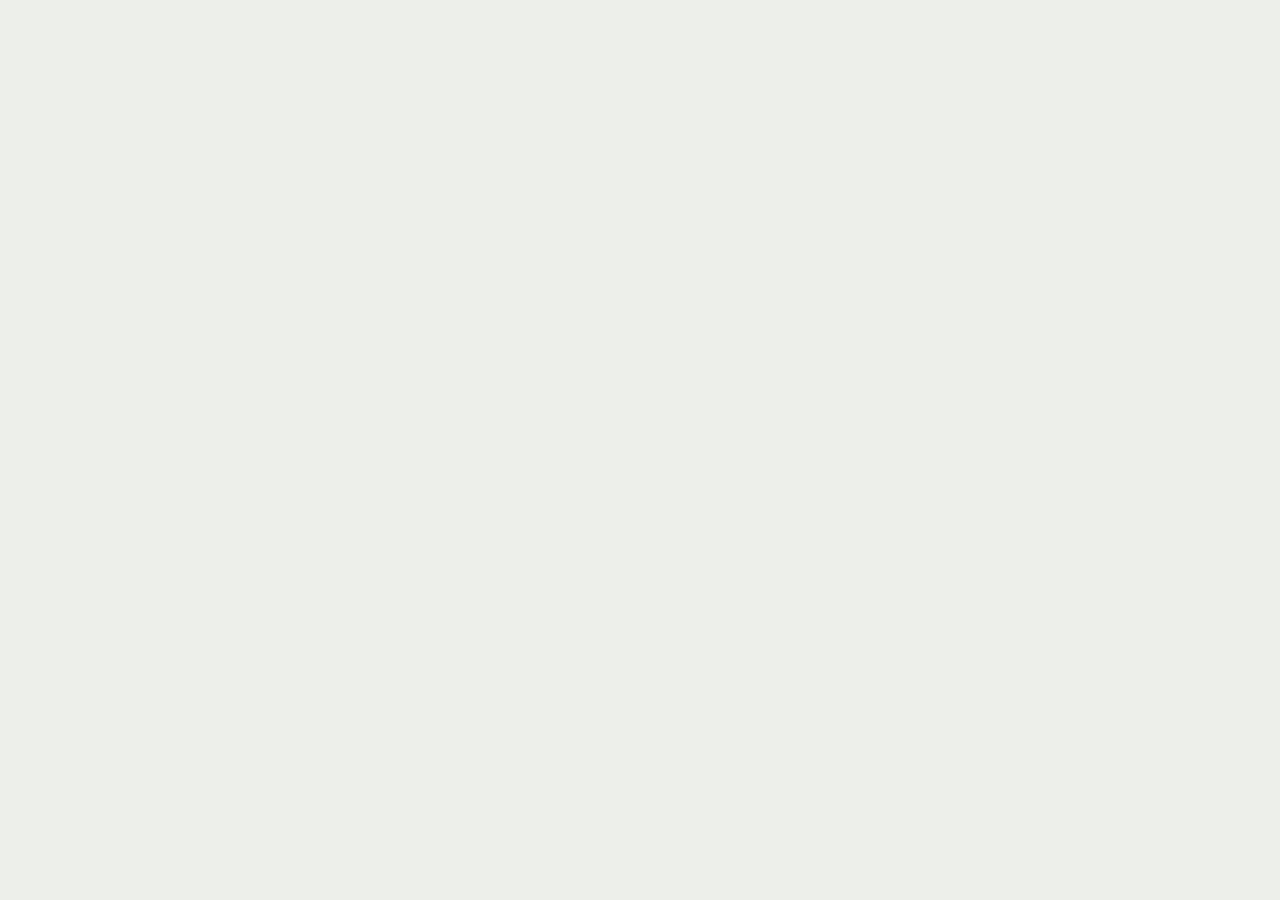
==== commit 63cc757c: "Update index.html" ====
--- a/index.html
+++ b/index.html
@@ -3,2319 +3,2900 @@
 <head>
 <meta charset="utf-8">
 <meta name="viewport" content="width=device-width, initial-scale=1">
-<title>خطوة · المتوسط — مقرر الأسبوع</title>
+<title>خطوة — منصة الإنجاز اليومي</title>
 <link rel="preconnect" href="https://fonts.googleapis.com">
 <link rel="preconnect" href="https://fonts.gstatic.com" crossorigin>
-<link rel="preconnect" href="https://benqmepnybminxeyubqn.supabase.co" crossorigin>
-<link href="https://fonts.googleapis.com/css2?family=IBM+Plex+Mono:wght@400;500;600&family=IBM+Plex+Sans+Arabic:wght@300;400;500;600;700&family=Reem+Kufi:wght@400;500;600;700&family=Zain:wght@400;700;800&display=swap" rel="stylesheet">
+<link href="https://fonts.googleapis.com/css2?family=Zain:wght@300;400;700;800;900&family=IBM+Plex+Sans+Arabic:wght@300;400;500;600;700&family=IBM+Plex+Mono:wght@400;500;600&family=Reem+Kufi:wght@600;700&display=swap" rel="stylesheet">
+<script src="https://cdn.jsdelivr.net/npm/@supabase/supabase-js@2"></script>
+<script>
+window.KHUTWAH_CONFIG={
+  supabaseUrl:'https://cbeeevstlcrmnzzjmlnb.supabase.co',
+  supabasePublishableKey:'sb_publishable_nVLS7sK-m3YICZVGrqJkzQ_-pC1-U9a'
+};
+</script>
 <style>
 :root{
-  --bg:#F4F3ED; --bg-soft:#FAF9F5; --surface:#FFFEFC; --card:#FFFEFC;
-  --ink:#102F28; --ink2:#34544B; --muted:#71857E;
-  --line:#E3E4DA; --line-strong:#D5D8CB;
-  --teal:#164F42; --teal2:#27715E; --teal3:#6E9E8F; --teal-soft:#E8F1ED;
-  --gold:#AF8A43; --gold-soft:#F5EEDC;
-  --danger:#A95A52; --danger-soft:#F8ECEA;
-  --brand:#164F42; --brand2:#27715E; --brand-soft:#E8F1ED;
-  --amber:#AF8A43; --amber-soft:#F5EEDC; --rose:#A95A52; --green:#27715E;
-  --g1:#164F42; --g2:#27715E; --g3:#AF8A43;
-  --r:20px;
-  --s1:0 1px 2px rgba(22,79,66,.05);
-  --s2:0 3px 8px rgba(22,79,66,.06), 0 18px 40px -30px rgba(22,79,66,.45);
-  --s3:0 30px 64px -34px rgba(22,79,66,.5);
-  --e:cubic-bezier(.22,.9,.25,1); --sp:cubic-bezier(.2,1.1,.4,1);
+  --bg:#EDEFEA;
+  --bg-2:#E4E8E1;
+  --surface:#FFFFFF;
+  --ink:#0F1D19;
+  --ink-2:#1B2E28;
+  --muted:#6C7B75;
+  --line:#DCE1DA;
+  --teal:#0B5C55;
+  --teal-2:#0E766C;
+  --teal-soft:#E2EEEB;
+  --gold:#C08A1E;
+  --gold-soft:#F5EBD7;
+  --rose:#9E2F4F;
+  --f-imani:#0B5C55; --f-shari:#274690; --f-thaqafi:#71397A;
+  --f-mahari:#A85E18; --f-adabi:#992B4A;
+  --r:16px;
+  --sh-1:0 1px 2px rgba(15,29,25,.04);
+  --sh-2:0 2px 6px rgba(15,29,25,.05), 0 18px 40px -28px rgba(15,29,25,.5);
+  --sh-3:0 30px 70px -30px rgba(15,29,25,.45);
+  --ease:cubic-bezier(.22,.9,.25,1);
+  --spring:cubic-bezier(.2,1.25,.4,1);
 }
 *{box-sizing:border-box}
 html,body{margin:0;padding:0}
-body{background:var(--bg);color:var(--ink);font-family:"IBM Plex Sans Arabic","Segoe UI",Tahoma,sans-serif;
- font-size:15px;line-height:1.75;-webkit-font-smoothing:antialiased}
-h1,h2,h3{font-family:"Zain",sans-serif;font-weight:800;line-height:1.25;margin:0}
-h1{font-size:clamp(34px,7vw,52px)}
-h2{font-size:clamp(21px,3vw,27px)}
-h3{font-size:19px;font-weight:700}
-.num{font-family:"IBM Plex Mono",monospace;font-variant-numeric:tabular-nums;direction:ltr;display:inline-block}
-.eyebrow{font-size:11.5px;color:var(--muted);margin:0 0 5px}
+body{
+  background:var(--bg); color:var(--ink);
+  font-family:"IBM Plex Sans Arabic","Segoe UI",Tahoma,sans-serif;
+  font-size:15px; line-height:1.75; -webkit-font-smoothing:antialiased;
+  text-rendering:optimizeLegibility;
+}
+h1,h2,h3,.display{font-family:"Zain","IBM Plex Sans Arabic",sans-serif;font-weight:800;line-height:1.15;margin:0}
+h1{font-size:clamp(38px,7vw,58px)}
+h2{font-size:clamp(22px,3vw,28px)}
+h3{font-size:20px;font-weight:700}
+.num{font-family:"IBM Plex Mono",monospace;font-variant-numeric:tabular-nums;direction:ltr;display:inline-block;letter-spacing:-.02em}
+.eyebrow{font-size:11px;color:var(--muted);margin:0 0 6px;font-weight:500}
+.eyebrow .num{letter-spacing:.1em}
 button{font-family:inherit;font-size:inherit;cursor:pointer}
-:focus-visible{outline:2.5px solid var(--amber);outline-offset:3px;border-radius:8px}
-.wrap{max-width:1040px;margin:0 auto;padding:0 18px}
+:focus-visible{outline:2.5px solid var(--gold);outline-offset:3px;border-radius:8px}
+.wrap{max-width:1040px;margin:0 auto;padding:0 20px}
 .spacer{flex:1}
 
-/* ===== حركة ===== */
-@keyframes rise{from{opacity:0;transform:translateY(18px) scale(.99)}to{opacity:1;transform:none}}
+/* ==================== الحركة ==================== */
+@keyframes rise{from{opacity:0;transform:translateY(16px) scale(.985)}to{opacity:1;transform:none}}
 @keyframes fadein{from{opacity:0}to{opacity:1}}
-@keyframes drop{from{opacity:0;transform:translateY(-100%)}to{opacity:1;transform:none}}
+@keyframes dropdown{from{opacity:0;transform:translateY(-100%)}to{opacity:1;transform:none}}
 @keyframes grow{from{transform:scaleY(0)}to{transform:scaleY(1)}}
-@keyframes popin{from{opacity:0;transform:translateY(22px) scale(.94)}to{opacity:1;transform:none}}
 @keyframes shake{10%,90%{transform:translateX(-3px)}30%,70%{transform:translateX(6px)}50%{transform:translateX(-6px)}}
-@keyframes drift{0%,100%{transform:translate(0,0) scale(1)}50%{transform:translate(4%,-3%) scale(1.09)}}
-@keyframes sheen{from{background-position:220% 0}to{background-position:-120% 0}}
-@keyframes rip{to{transform:translate(-50%,-50%) scale(9);opacity:0}}
-@keyframes ringpulse{0%{transform:scale(.65);opacity:.5}100%{transform:scale(2);opacity:0}}
-@keyframes draw{to{stroke-dashoffset:0}}
-main.anim{animation:fadein .4s var(--e) both}
-.anim .rv{opacity:0}
-.anim .rv.in{animation:rise .6s var(--e) both;animation-delay:calc(var(--i,0)*55ms)}
-
-/* ===== شريط علوي ===== */
-.top{position:sticky;top:0;z-index:30;color:#F2F1EA;
- background:linear-gradient(112deg,#111A2E 0%,#164F42 55%,#20336B 100%);animation:drop .5s var(--e) both}
-.top .wrap{display:flex;align-items:center;gap:13px;height:62px}
-.brand{display:flex;align-items:center;gap:9px;font-family:"Zain",sans-serif;font-weight:900;font-size:23px}
-.brand svg{width:26px;height:26px}
-.who{font-size:12.5px;color:#9CB2A9;text-align:left;line-height:1.35}
-.who b{display:block;color:#fff;font-weight:600;font-size:14px}
-.ghost{background:rgba(255,255,255,.07);border:1px solid rgba(255,255,255,.16);color:#CFD9EC;
- padding:7px 14px;border-radius:999px;font-size:13px;transition:.25s var(--e)}
-.ghost:hover{background:rgba(255,255,255,.16);color:#fff}
-
-/* ===== تبويبات ===== */
-.tabs{position:relative;display:flex;gap:2px;border-bottom:1px solid var(--line);margin:24px 0;overflow-x:auto;scrollbar-width:none}
+@keyframes popin{from{opacity:0;transform:translateY(24px) scale(.94)}to{opacity:1;transform:none}}
+@keyframes ring{0%{transform:scale(.6);opacity:.55}100%{transform:scale(2.1);opacity:0}}
+@keyframes drift{0%{transform:translate(0,0) scale(1)}50%{transform:translate(4%,-3%) scale(1.08)}100%{transform:translate(0,0) scale(1)}}
+@keyframes sheen{from{background-position:200% 0}to{background-position:-120% 0}}
+@keyframes climb{from{opacity:0;transform:translateY(10px)}to{opacity:1;transform:none}}
+
+.anim .stagger{opacity:0}
+.anim .stagger.in{animation:rise .62s var(--ease) both;animation-delay:calc(var(--i,0)*60ms)}
+.topbar{animation:dropdown .5s var(--ease) both}
+
+/* ==================== الشريط العلوي ==================== */
+.topbar{
+  position:sticky;top:0;z-index:30;
+  background:linear-gradient(105deg,var(--ink) 0%,var(--ink-2) 60%,#123029 100%);
+  color:#E9EDE9;
+}
+.topbar .wrap{display:flex;align-items:center;gap:14px;height:64px}
+.brand{display:flex;align-items:center;gap:10px;font-family:"Reem Kufi",sans-serif;font-size:23px;font-weight:700}
+.brand svg{width:27px;height:23px}
+.brand:hover .s1{transform:translateY(-2px)}
+.brand:hover .s2{transform:translateY(-1px)}
+.brand .s1,.brand .s2{transition:transform .35s var(--spring)}
+.whoami{font-size:13px;color:#9FB0A9;text-align:left;line-height:1.4}
+.whoami b{display:block;color:#fff;font-weight:600;font-size:14px}
+.btn-ghost{background:rgba(255,255,255,.06);border:1px solid rgba(255,255,255,.14);color:#D5DED9;padding:7px 14px;border-radius:999px;font-size:13px;transition:.25s var(--ease)}
+.btn-ghost:hover{background:rgba(255,255,255,.14);color:#fff}
+
+/* ==================== التبويبات ==================== */
+.tabs{position:relative;display:flex;gap:2px;border-bottom:1px solid var(--line);margin:26px 0 26px;overflow-x:auto;scrollbar-width:none}
 .tabs::-webkit-scrollbar{display:none}
 .tabs button{background:none;border:0;padding:11px 16px;color:var(--muted);font-size:15px;white-space:nowrap;transition:color .25s}
 .tabs button[aria-selected="true"]{color:var(--ink);font-weight:600}
-.tabs button:hover{color:var(--ink2)}
-.tind{position:absolute;bottom:-1px;height:2.5px;background:var(--brand);border-radius:2px;
- transition:right .45s var(--sp),width .45s var(--sp)}
-
-/* ===== بطاقات ===== */
-.card{background:var(--surface);border:1px solid var(--line);border-radius:var(--r);padding:21px;box-shadow:var(--s1);
- transition:box-shadow .35s var(--e),transform .35s var(--e)}
-.card:hover{box-shadow:var(--s2)}
-.grid{display:grid;gap:14px}.g2{grid-template-columns:repeat(2,1fr)}
-.sec{display:flex;align-items:center;justify-content:space-between;gap:12px;margin:28px 0 13px}
+.tabs button:hover{color:var(--ink-2)}
+.tab-ind{position:absolute;bottom:-1px;height:2.5px;background:var(--teal);border-radius:2px;transition:right .45s var(--spring),width .45s var(--spring)}
+
+/* ==================== البطاقات ==================== */
+.card{background:var(--surface);border:1px solid var(--line);border-radius:var(--r);padding:22px;box-shadow:var(--sh-1);transition:box-shadow .35s var(--ease),transform .35s var(--ease)}
+.card:hover{box-shadow:var(--sh-2)}
+.grid{display:grid;gap:14px}
+.g2{grid-template-columns:repeat(2,1fr)}
+.sec-title{display:flex;align-items:center;justify-content:space-between;gap:12px;margin:30px 0 14px}
+
+/* ==================== الدخول ==================== */
+main.anim{animation:viewin .45s var(--ease) both}
+@keyframes viewin{from{opacity:0;transform:translateY(8px)}to{opacity:1;transform:none}}
+.btn,.startbtn,.filter,.movebtn{position:relative;overflow:hidden}
+.card,.scard,.field,.bookcard,.ccard,.shcard{will-change:transform}
+.tabs button{position:relative}
+.tabs button::after{content:"";position:absolute;inset:auto 14px 6px;height:1.5px;background:currentColor;
+ transform:scaleX(0);transform-origin:left;transition:transform .3s var(--ease);opacity:.35}
+.tabs button:hover::after{transform:scaleX(1)}
+.tabs button[aria-selected="true"]::after{display:none}
+.login{position:relative;min-height:100vh;display:grid;place-items:center;padding:26px;overflow:hidden}
+.blob{position:absolute;border-radius:50%;filter:blur(70px);opacity:.5;pointer-events:none;animation:drift 18s ease-in-out infinite}
+.b1{width:460px;height:460px;background:#BFD8D3;top:-140px;right:-120px}
+.b2{width:380px;height:380px;background:#EADCB8;bottom:-120px;left:-100px;animation-delay:-7s}
+.login-card{position:relative;width:100%;max-width:400px;text-align:center}
+.login-card>*{animation:rise .7s var(--ease) both}
+.login-card>*:nth-child(1){animation-delay:.05s}
+.login-card>*:nth-child(2){animation-delay:.14s}
+.login-card>*:nth-child(3){animation-delay:.2s}
+.login-card>*:nth-child(4){animation-delay:.27s}
+.login-card>*:nth-child(5){animation-delay:.33s}
+.login-card>*:nth-child(6){animation-delay:.39s}
+.login-card>*:nth-child(7){animation-delay:.45s}
+.login-card>*:nth-child(8){animation-delay:.5s}
+.logo-lg{width:74px;height:62px;margin-inline:auto;display:block}
+.logo-lg rect{animation:grow .75s var(--spring) both;transform-box:fill-box;transform-origin:bottom}
+.logo-lg rect:nth-child(1){animation-delay:.1s}
+.logo-lg rect:nth-child(2){animation-delay:.24s}
+.logo-lg rect:nth-child(3){animation-delay:.38s}
+.login h1{margin:14px 0 2px;letter-spacing:-.01em}
+.login .sub{color:var(--muted);margin:0 0 26px;font-size:14.5px}
+.code-wrap{display:flex;gap:10px;justify-content:center;direction:ltr}
+.digit{
+  width:60px;height:70px;border:1.5px solid var(--line);border-radius:14px;background:var(--surface);
+  display:grid;place-items:center;font-family:"IBM Plex Mono",monospace;font-size:30px;font-weight:600;
+  transition:.3s var(--spring);box-shadow:var(--sh-1)
+}
+.digit.filled{border-color:var(--teal);color:var(--teal);transform:translateY(-3px);box-shadow:0 8px 18px -10px var(--teal)}
+.digit.active{border-color:var(--teal);box-shadow:0 0 0 4px var(--teal-soft)}
+.digit span{animation:popin .3s var(--spring)}
+.code-wrap.bad{animation:shake .45s}
+.keypad{display:grid;grid-template-columns:repeat(3,1fr);gap:10px;margin:20px 0}
+.keypad button{
+  position:relative;overflow:hidden;background:var(--surface);border:1px solid var(--line);border-radius:14px;
+  padding:15px 0;font-family:"IBM Plex Mono",monospace;font-size:20px;color:var(--ink);
+  transition:.22s var(--ease);box-shadow:var(--sh-1)
+}
+.keypad button:hover{background:var(--teal-soft);border-color:#A9CCC6;transform:translateY(-2px)}
+.keypad button:active{transform:scale(.94)}
+.ripple{position:absolute;border-radius:50%;background:rgba(11,92,85,.22);transform:translate(-50%,-50%) scale(0);animation:rip .55s var(--ease) forwards;pointer-events:none}
+@keyframes rip{to{transform:translate(-50%,-50%) scale(9);opacity:0}}
+.btn{
+  position:relative;overflow:hidden;background:var(--teal);color:#fff;border:0;border-radius:13px;
+  padding:14px 22px;font-size:15.5px;font-weight:500;width:100%;transition:.25s var(--ease);
+  box-shadow:0 10px 24px -14px var(--teal)
+}
+.btn:hover{background:var(--teal-2);transform:translateY(-2px);box-shadow:0 16px 30px -16px var(--teal)}
+.btn:active{transform:translateY(0) scale(.985)}
+.btn.sm{width:auto;padding:9px 17px;font-size:13.5px;border-radius:11px}
+.btn.outline{background:transparent;color:var(--teal);border:1.5px solid #B7D2CE;box-shadow:none}
+.btn.outline:hover{background:var(--teal-soft);border-color:var(--teal)}
+.err{color:var(--rose);font-size:13.5px;min-height:22px;margin-top:12px;transition:.3s}
+.hint{margin-top:22px;font-size:12.5px;color:var(--muted);line-height:2.1}
+.hint code{font-family:"IBM Plex Mono",monospace;background:var(--teal-soft);color:var(--teal);padding:3px 8px;border-radius:7px;cursor:pointer;transition:.2s}
+.hint code:hover{background:var(--teal);color:#fff}
+.leaving{animation:fadeout .45s var(--ease) forwards}
+@keyframes fadeout{to{opacity:0;transform:translateY(-14px) scale(.97)}}
+
+/* ==================== حلقة اليوم ==================== */
+.today{display:grid;grid-template-columns:1.1fr .9fr;gap:14px}
+.ring-row{display:flex;align-items:center;gap:22px;margin-top:6px}
+.ring{width:150px;height:150px;flex:none;transform:rotate(-90deg)}
+.ring circle{fill:none;stroke-linecap:round}
+.ring .track{stroke:#E9ECE7}
+.ring .arc{transition:stroke-dashoffset 1.2s var(--ease)}
+.ring-box{position:relative;flex:none}
+.ring-mid{position:absolute;inset:0;display:grid;place-content:center;text-align:center}
+.ring-mid b{font-family:"IBM Plex Mono",monospace;font-size:30px;font-weight:600;line-height:1}
+.ring-mid span{font-size:11px;color:var(--muted)}
+.legend{display:flex;flex-direction:column;gap:16px;min-width:0}
+.legend .k{display:flex;align-items:center;gap:7px;font-size:13px;color:var(--muted)}
+.legend .v{font-family:"IBM Plex Mono",monospace;font-size:25px;font-weight:600;line-height:1.2}
+.legend .v small{font-family:"IBM Plex Sans Arabic";font-size:12.5px;color:var(--muted);font-weight:400}
+.sw{width:9px;height:9px;border-radius:3px;display:inline-block}
+.guard{display:flex;align-items:center;gap:11px;border-radius:14px;padding:12px 15px;margin-top:18px;font-size:13.5px;
+ background:#FCF6E9;border:1px solid #EBDCBB;color:#7A5A11}
+.guard.ok{background:var(--teal-soft);border-color:#BFE0DA;color:var(--teal)}
+.guard.risk{background:#FCF3F5;border-color:#F0D9DF;color:#7C2440}
+.guard .gi{width:30px;height:30px;border-radius:9px;background:rgba(255,255,255,.75);display:grid;place-items:center;flex:none;font-size:15px}
+.guard b{font-weight:600}
+.donebadge{display:inline-flex;align-items:center;gap:6px;background:var(--teal-soft);color:var(--teal);border-radius:999px;padding:5px 13px;font-size:12.5px;font-weight:600;animation:popin .5s var(--spring)}
+.pulse{position:absolute;inset:0;border-radius:50%;border:2px solid var(--teal);animation:ring 2.6s var(--ease) infinite;pointer-events:none}
+
+/* ==================== السلّم ==================== */
+.stairs{width:100%;height:158px;display:block;margin-top:6px}
+.stair-bar{transform-box:fill-box;transform-origin:bottom}
+.stagger.in .stair-bar{animation:grow .7s var(--spring) both;animation-delay:calc(var(--i)*80ms + 220ms)}
+.stair-lbl{font-family:"IBM Plex Mono",monospace;font-size:9.5px;fill:var(--muted)}
+.stagger.in .stair-lbl{animation:fadein .5s both;animation-delay:calc(var(--i)*80ms + 400ms)}
+.streak{display:inline-flex;align-items:center;gap:7px;font-size:13px;color:var(--muted)}
+.flame{width:15px;height:15px;fill:var(--gold)}
+
+/* ==================== المجالات ==================== */
+.fields{display:grid;grid-template-columns:repeat(auto-fill,minmax(186px,1fr));gap:13px}
+.field{
+  position:relative;text-align:right;background:var(--surface);border:1px solid var(--line);
+  border-radius:var(--r);padding:18px 18px 15px;overflow:hidden;
+  transition:transform .4s var(--spring),box-shadow .4s var(--ease),border-color .3s
+}
+.field::before{content:"";position:absolute;inset:0 auto 0 0;width:4px;background:var(--c);transition:width .4s var(--spring)}
+.field::after{content:"";position:absolute;inset:0;background:radial-gradient(120% 90% at 100% 0%,var(--c) 0%,transparent 62%);opacity:0;transition:opacity .4s}
+.field:hover{transform:translateY(-4px);box-shadow:var(--sh-2);border-color:transparent}
+.field:hover::before{width:7px}
+.field:hover::after{opacity:.07}
+.field h3{margin:0 0 1px;font-size:23px;color:var(--c)}
+.field p{margin:0;color:var(--muted);font-size:12.5px}
+.field .tally{margin-top:14px;font-family:"IBM Plex Mono",monospace;font-size:12.5px;color:var(--ink);opacity:.75}
+.field .go{position:absolute;left:16px;bottom:14px;opacity:0;transform:translateX(6px);transition:.35s var(--ease);color:var(--c);font-size:17px}
+.field:hover .go{opacity:1;transform:none}
+
+/* ==================== اختيار شخصي (ثانوي) ==================== */
+.personal-zone{
+  margin-top:14px;padding:15px 17px;border:1px dashed #C8D2CB;border-radius:14px;background:rgba(255,255,255,.52);
+  display:flex;align-items:center;gap:14px;flex-wrap:wrap
+}
+.personal-zone .pcopy{flex:1;min-width:220px}
+.personal-zone .pcopy b{display:block;font-size:14.5px;font-weight:600;color:var(--ink-2)}
+.personal-zone .pcopy p{margin:2px 0 0;color:var(--muted);font-size:12.5px}
+.personal-actions{display:flex;gap:7px;flex-wrap:wrap}
+.personal-add{border:1px solid var(--line);background:var(--surface);color:var(--muted);border-radius:10px;padding:8px 12px;font-size:12.5px;transition:.25s var(--ease)}
+.personal-add:hover{border-color:#AEBBB4;color:var(--ink);transform:translateY(-1px)}
+.personal-paused{width:100%;display:flex;gap:7px;align-items:center;flex-wrap:wrap;padding-top:10px;border-top:1px solid rgba(220,225,218,.8)}
+.personal-paused>span{font-size:11.5px;color:var(--muted)}
+.personal-resume{border:0;background:#F1F3F0;color:var(--muted);border-radius:999px;padding:4px 10px;font-size:11.5px;transition:.22s var(--ease)}
+.personal-resume:hover{background:var(--teal-soft);color:var(--teal)}
+@media(max-width:560px){.personal-actions{width:100%}.personal-add{flex:1}.personal-zone{align-items:stretch}}
+
+/* ==================== الصفوف ==================== */
+.course{display:flex;align-items:center;gap:13px;padding:14px 6px;border-bottom:1px solid var(--line);transition:background .25s,padding .3s var(--ease);border-radius:10px}
+.course:last-child{border-bottom:0}
+.course:hover{background:#F7F9F6;padding-inline:12px}
+.ic{width:36px;height:36px;border-radius:10px;display:grid;place-items:center;background:var(--teal-soft);flex:none;transition:.35s var(--spring)}
+.course:hover .ic{transform:scale(1.08) rotate(-4deg)}
+.ic svg{width:18px;height:18px;stroke:var(--teal);fill:none;stroke-width:1.7;stroke-linecap:round}
+.meta{flex:1;min-width:0}
+.meta b{display:block;font-weight:600;font-size:14.5px}
+.meta span{color:var(--muted);font-size:12.5px}
 .chip{font-size:11.5px;color:var(--muted);border:1px solid var(--line);border-radius:999px;padding:3px 11px;white-space:nowrap}
-.pill{display:inline-flex;align-items:center;gap:5px;border-radius:999px;padding:4px 11px;font-size:11.5px;font-weight:600;white-space:nowrap}
-.pill.ok{background:#DFF3EE;color:var(--green)}
-.pill.mid{background:var(--amber-soft);color:#8A5A10}
-.pill.off{background:#FAE7EC;color:var(--rose)}
 .dot{width:8px;height:8px;border-radius:50%;display:inline-block;flex:none}
 
-/* ===== أزرار ===== */
-.btn{position:relative;overflow:hidden;background:var(--brand);color:#fff;border:0;border-radius:13px;
- padding:14px 22px;font-size:15.5px;font-weight:600;width:100%;transition:.25s var(--e);
- box-shadow:0 12px 26px -14px var(--brand);font-family:"Zain",sans-serif}
-.btn:hover{background:var(--brand2);transform:translateY(-2px)}
-.btn:active{transform:scale(.985)}
-.btn.sm{width:auto;padding:9px 17px;font-size:13.5px;border-radius:11px}
-.btn.outline{background:transparent;color:var(--brand);border:1.5px solid #B9C5F3;box-shadow:none}
-.btn.outline:hover{background:var(--brand-soft)}
-.ripple{position:absolute;border-radius:50%;background:rgba(255,255,255,.35);
- transform:translate(-50%,-50%) scale(0);animation:rip .55s var(--e) forwards;pointer-events:none}
-.qbtn{border:1px solid var(--line);background:var(--surface);border-radius:9px;min-width:30px;height:28px;
- color:var(--muted);font-size:13px;transition:.25s var(--e);padding:0 9px}
-.qbtn:hover{border-color:var(--brand);color:var(--brand);transform:translateY(-2px)}
-.qbtn.del:hover{border-color:var(--rose);color:var(--rose)}
-
-/* ===== دخول ===== */
-.login{position:relative;min-height:100vh;display:grid;place-items:center;padding:24px;overflow:hidden}
-.blob{position:absolute;border-radius:50%;filter:blur(70px);opacity:.55;pointer-events:none;animation:drift 17s ease-in-out infinite}
-.b1{width:440px;height:440px;background:#C3CFF7;top:-150px;right:-110px}
-.b2{width:360px;height:360px;background:#F6DFBC;bottom:-120px;left:-90px;animation-delay:-6s}
-.lcard{position:relative;width:100%;max-width:390px;text-align:center}
-.lcard>*{animation:rise .7s var(--e) both}
-.lcard>*:nth-child(1){animation-delay:.05s}.lcard>*:nth-child(2){animation-delay:.13s}
-.lcard>*:nth-child(3){animation-delay:.2s}.lcard>*:nth-child(4){animation-delay:.27s}
-.lcard>*:nth-child(5){animation-delay:.34s}.lcard>*:nth-child(6){animation-delay:.4s}
-.lcard>*:nth-child(7){animation-delay:.46s}
-.logo{width:72px;height:72px;margin:0 auto;display:block}
-.logo path,.logo circle{animation:popin .6s var(--sp) both}
-.logo path:nth-child(2){animation-delay:.16s}.logo circle{animation-delay:.3s}
-.login h1{margin:12px 0 0}
-.brandsub{font-family:"Zain",sans-serif;font-weight:600;font-size:15px;color:var(--brand);
- letter-spacing:.32em;margin:0 0 12px;padding-right:.32em}
-.bwrap{display:flex;flex-direction:column;line-height:1}
-.bwrap em{font-style:normal;font-family:"IBM Plex Sans Arabic";font-size:10.5px;font-weight:400;
- color:#9CB2A9;letter-spacing:.3em;margin-top:2px;padding-right:.3em}
-/* الفوائد */
-.bens{display:grid;grid-template-columns:repeat(auto-fill,minmax(290px,1fr));gap:13px}
-.ben{position:relative;overflow:hidden;background:var(--surface);border:1px solid var(--line);
- border-radius:var(--r);padding:19px 19px 15px;box-shadow:var(--s1);
- transition:transform .42s var(--sp),box-shadow .42s var(--e),border-color .3s}
-.ben:hover{transform:translateY(-4px);box-shadow:var(--s2)}
-.ben::before{content:"";position:absolute;inset:0 auto 0 0;width:3px;background:var(--gc);
- transform:scaleY(.35);transform-origin:center;transition:transform .45s var(--sp)}
-.ben:hover::before{transform:scaleY(1)}
-.quote{position:absolute;top:-16px;left:14px;font-family:"Zain",sans-serif;font-size:76px;font-weight:900;
- color:var(--gc);opacity:.1;pointer-events:none;line-height:1}
-.rv.in .quote{animation:popin .6s var(--sp) both;animation-delay:.15s}
-.btxt{margin:0;font-size:14.5px;line-height:2;color:var(--ink)}
-.bfoot{display:flex;align-items:center;justify-content:space-between;gap:10px;margin-top:14px;
- padding-top:12px;border-top:1px solid var(--line)}
-.bmeta{display:flex;align-items:center;gap:9px;min-width:0}
-.bn{min-width:0}
-.bn b{display:block;font-size:13.5px;font-weight:600;white-space:nowrap;overflow:hidden;text-overflow:ellipsis}
-.bn span{font-size:11.5px;color:var(--muted)}
-.bact{display:flex;align-items:center;gap:7px;flex:none}
-.star{border:0;background:transparent;font-size:21px;line-height:1;color:#C3CBD9;padding:2px 4px;
- transition:.3s var(--sp)}
-.star:hover{color:var(--amber);transform:scale(1.25) rotate(12deg)}
-.star.on{color:var(--amber);animation:starpop .5s var(--sp)}
-@keyframes starpop{0%{transform:scale(1)}40%{transform:scale(1.5) rotate(18deg)}100%{transform:scale(1)}}
-.ben.picked{border-color:#EBD5A8;background:linear-gradient(150deg,#FDF7EA,var(--surface) 62%)}
-.ben.picked::before{background:var(--amber);transform:scaleY(1)}
-.ribbon{position:absolute;top:12px;left:12px;background:var(--amber);color:#fff;font-size:10.5px;
- font-weight:700;border-radius:999px;padding:3px 11px;animation:popin .5s var(--sp)}
-.ben.big{padding:26px 24px 18px}
-.ben.big .btxt{font-size:16.5px;line-height:2.1;font-family:"Zain",sans-serif;font-weight:400}
-.ben.big .quote{font-size:110px;top:-26px}
-.pickbar{display:flex;align-items:center;gap:14px;border-radius:16px;padding:14px 17px;margin-bottom:15px;
- background:linear-gradient(120deg,#FBF0DC,var(--surface) 70%);border:1.5px solid #EFDCB6}
-.pickbar .si{width:42px;height:42px;border-radius:13px;background:#fff;display:grid;place-items:center;
- font-size:19px;color:var(--amber);flex:none;box-shadow:var(--s1)}
-.pickbar b{font-family:"Zain",sans-serif;font-size:15px;font-weight:700;display:block}
-.pickbar p{margin:2px 0 0;font-size:12.5px;color:var(--muted);line-height:1.7}
-.bhint{display:flex;justify-content:space-between;gap:8px;flex-wrap:wrap;font-size:11.5px;
- color:var(--muted);margin-top:7px}
-.logben{margin:9px 0 0;font-size:13px;line-height:1.9;color:var(--muted);
- padding-right:12px;border-right:2px solid var(--line);display:flex;gap:8px;align-items:baseline}
-
-.login .sub{color:var(--muted);margin:0 0 24px;font-size:14.5px}
-.codes{display:flex;gap:10px;justify-content:center;direction:ltr}
-.dg{width:60px;height:70px;border:1.5px solid var(--line);border-radius:15px;background:var(--surface);
- display:grid;place-items:center;font-family:"IBM Plex Mono",monospace;font-size:30px;font-weight:600;
- transition:.3s var(--sp);box-shadow:var(--s1)}
-.dg.f{border-color:var(--brand);color:var(--brand);transform:translateY(-3px);box-shadow:0 9px 20px -10px var(--brand)}
-.dg.a{border-color:var(--brand);box-shadow:0 0 0 4px var(--brand-soft)}
-.dg span{animation:popin .3s var(--sp)}
-.codes.bad{animation:shake .45s}
-.pad{display:grid;grid-template-columns:repeat(3,1fr);gap:10px;margin:20px 0}
-.pad button{position:relative;overflow:hidden;background:var(--surface);border:1px solid var(--line);border-radius:14px;
- padding:15px 0;font-family:"IBM Plex Mono",monospace;font-size:20px;color:var(--ink);transition:.22s var(--e);box-shadow:var(--s1)}
-.pad button:hover{background:var(--brand-soft);border-color:#B9C5F3;transform:translateY(-2px)}
-.pad button:active{transform:scale(.94)}
-.err{color:var(--rose);font-size:13.5px;min-height:22px;margin-top:11px}
-.hint{margin-top:20px;font-size:12.5px;color:var(--muted);line-height:2.1}
-.hint code{font-family:"IBM Plex Mono",monospace;background:var(--brand-soft);color:var(--brand);
- padding:3px 8px;border-radius:7px;cursor:pointer;transition:.2s}
-.hint code:hover{background:var(--brand);color:#fff}
-.leaving{animation:fadeout .45s var(--e) forwards}
-@keyframes fadeout{to{opacity:0;transform:translateY(-14px) scale(.97)}}
-
-/* ===== لوحة أسبوعية ===== */
-.hero{position:relative;overflow:hidden;border-radius:22px;padding:24px 26px;color:#F2F1EA;
- background:linear-gradient(118deg,#111A2E 0%,#1C2B4E 56%,#233A79 100%);box-shadow:0 26px 50px -32px rgba(17,26,46,.85)}
-.hero::before{content:"";position:absolute;width:420px;height:420px;border-radius:50%;top:-200px;left:-80px;
- background:radial-gradient(circle,rgba(224,138,30,.35),transparent 62%);animation:drift 16s ease-in-out infinite;pointer-events:none}
-.hero::after{content:"";position:absolute;width:360px;height:360px;border-radius:50%;bottom:-190px;right:-70px;
- background:radial-gradient(circle,rgba(71,99,240,.5),transparent 62%);animation:drift 21s ease-in-out -7s infinite;pointer-events:none}
-.hero>*{position:relative;z-index:1}
-.hlab{font-size:12.5px;color:#9CB2A9;margin:0 0 3px}
-.hero h2{color:#fff}
-.htop{display:flex;justify-content:space-between;align-items:flex-start;gap:16px;flex-wrap:wrap}
-.hst{display:flex;gap:24px;flex-wrap:wrap}
-.hst .hv{font-family:"IBM Plex Mono",monospace;font-size:31px;font-weight:600;color:#fff;line-height:1.15}
-.hst .hv small{font-family:"IBM Plex Sans Arabic";font-size:12px;color:#9CB2A9;font-weight:400}
-.hst .hk{font-size:11.5px;color:#9CB2A9}
-.hv.am{color:#F3B košt}
-.hv.am{color:#D9B872}.hv.gr{color:#95C6B5}
-
-/* مسار الأسبوع */
-.track{display:grid;grid-template-columns:repeat(7,1fr);gap:7px;margin-top:18px}
-.day{position:relative;border-radius:12px;background:rgba(255,255,255,.09);padding:9px 4px 8px;text-align:center;
- transition:transform .3s var(--sp);cursor:pointer}
-.day:hover{transform:translateY(-3px)}
-.day.today{box-shadow:0 0 0 2px #D9B872}
-.day .dn{font-size:10.5px;color:#9CB2A9}
-.day .dv{font-family:"IBM Plex Mono",monospace;font-size:13px;color:#fff;font-weight:600;margin-top:3px}
-.day .fill{height:4px;border-radius:99px;background:rgba(255,255,255,.16);margin-top:7px;overflow:hidden}
-.day .fill i{display:block;height:100%;width:0;background:#95C6B5;border-radius:99px;transition:width .9s var(--e)}
-.day.miss .dv{color:#7E948B}
-
-/* مقرر الأسبوع */
-.wc{position:relative;overflow:hidden;display:flex;gap:17px;background:var(--surface);border:1px solid var(--line);
- border-radius:var(--r);padding:19px;box-shadow:var(--s1);transition:transform .42s var(--sp),box-shadow .42s var(--e)}
-.wc:hover{transform:translateY(-4px);box-shadow:var(--s2)}
-.wc::after{content:"";position:absolute;inset:0;background:radial-gradient(85% 70% at 100% 0,var(--c),transparent 62%);opacity:.06;pointer-events:none}
-.cov{width:88px;flex:none}
-.cov svg{width:88px;height:118px;display:block;filter:drop-shadow(0 12px 20px rgba(17,26,46,.2))}
-.cov .fb{transition:height 1.1s var(--e),y 1.1s var(--e)}
-.wcb{flex:1;min-width:0;display:flex;flex-direction:column}
-.kick{display:flex;align-items:center;gap:6px;font-size:11.5px;color:var(--c);font-weight:700}
-.wcb h3{margin:5px 0 1px;font-size:20px}
-.wcb .by{color:var(--muted);font-size:12.5px;margin:0}
-.note{margin:8px 0 0;font-size:12px;line-height:1.75;color:var(--muted);cursor:pointer;
- display:-webkit-box;-webkit-box-orient:vertical;-webkit-line-clamp:2;overflow:hidden}
-.note.open{-webkit-line-clamp:99;display:block}
-.golink{display:inline-flex;align-items:center;gap:9px;margin-top:11px;text-decoration:none;
- background:linear-gradient(120deg,var(--brand-soft),#F4F6FE);border:1.5px solid #C9D4F8;color:var(--brand);
- border-radius:12px;padding:9px 14px;font-size:13.5px;font-weight:600;font-family:"Zain",sans-serif;
- transition:.3s var(--e);align-self:flex-start}
-.golink:hover{background:var(--brand);color:#fff;border-color:var(--brand);transform:translateY(-2px);
- box-shadow:0 12px 24px -14px var(--brand)}
-.golink .pl{width:24px;height:24px;border-radius:8px;background:var(--brand);display:grid;place-items:center;
- flex:none;transition:.3s var(--e)}
-.golink .pl svg{width:13px;height:13px;fill:#fff}
-.golink:hover .pl{background:rgba(255,255,255,.22);transform:scale(1.08)}
-.golink .arw{font-size:12px;transition:transform .3s var(--sp)}
-.golink:hover .arw{transform:translate(-3px,-3px)}
-.golink.sm{margin:12px 0 0;padding:8px 12px;font-size:13px;width:100%;justify-content:center}
-.nolink{margin:11px 0 0;font-size:12px;color:var(--rose)}
-.prog{margin-top:auto;padding-top:14px}
-.prow{display:flex;justify-content:space-between;align-items:baseline;font-size:12.5px;color:var(--muted);margin-bottom:7px}
-.prow b{font-family:"IBM Plex Mono",monospace;font-size:20px;color:var(--c)}
-.bar{height:9px;background:#E7EBF2;border-radius:99px;overflow:hidden}
-.bar i{display:block;height:100%;width:0;border-radius:99px;background:var(--brand);transition:width 1s var(--e)}
-
-/* اقتراح اليوم */
-.sug{display:flex;align-items:center;gap:14px;border-radius:16px;padding:15px 17px;margin-top:14px;
- background:linear-gradient(120deg,var(--brand-soft),var(--surface) 70%);border:1.5px solid #C9D4F8}
-.sug.late{background:linear-gradient(120deg,#FBEDD9,var(--surface) 70%);border-color:#EFD9B4}
-.sug.done{background:linear-gradient(120deg,#DFF3EE,var(--surface) 70%);border-color:#B6E2D6}
-.sug .si{width:44px;height:44px;border-radius:14px;background:#fff;display:grid;place-items:center;font-size:20px;flex:none;box-shadow:var(--s1)}
-.sug b{font-family:"Zain",sans-serif;font-size:15.5px;font-weight:700;display:block}
-.sug p{margin:2px 0 0;font-size:12.5px;color:var(--muted);line-height:1.7}
-
-/* حلقة */
-.ringbox{position:relative;width:150px;height:150px;flex:none}
-.ring{width:150px;height:150px;transform:rotate(-90deg)}
-.ring circle{fill:none;stroke-linecap:round}
-.ring .tr{stroke:#E7EBF2}
-.ring .arc{transition:stroke-dashoffset 1.2s var(--e)}
-.rmid{position:absolute;inset:0;display:grid;place-content:center;text-align:center}
-.rmid b{font-family:"IBM Plex Mono",monospace;font-size:31px;font-weight:600;line-height:1}
-.rmid span{font-size:11px;color:var(--muted)}
-.pulse{position:absolute;inset:0;border-radius:50%;border:2px solid var(--green);animation:ringpulse 2.6s var(--e) infinite;pointer-events:none}
-
-/* تسجيلات اليوم */
-.tlog{margin-top:16px;border:1px solid var(--line);border-radius:14px;overflow:hidden}
-.tlh{display:flex;justify-content:space-between;align-items:baseline;gap:8px;flex-wrap:wrap;padding:11px 14px;
- background:#F6F8FC;font-size:13px;font-weight:600;border-bottom:1px solid var(--line)}
-.tlh span{font-size:11px;font-weight:400;color:var(--muted)}
-.tent{display:flex;align-items:center;gap:9px;padding:10px 14px;border-bottom:1px solid #F0F3F8;font-size:13.5px}
-.tent:last-child{border-bottom:0}
-.tent .nm{flex:1;min-width:0;white-space:nowrap;overflow:hidden;text-overflow:ellipsis}
-.tent .vv{color:var(--muted);font-size:12.5px}
-
-/* مصفوفة */
-.mwrap{overflow-x:auto;padding-bottom:6px}
-.matrix{min-width:560px;display:grid;grid-template-columns:150px repeat(7,1fr);gap:5px;align-items:center}
-.mh{font-size:10.5px;color:var(--muted);text-align:center;padding-bottom:5px}
-.mh.now{color:var(--amber);font-weight:700}
-.mn{display:flex;align-items:center;gap:8px;font-size:13px;min-width:0}
-.mn .av{width:26px;height:26px;border-radius:9px;flex:none;display:grid;place-items:center;color:#fff;
- font-family:"Zain",sans-serif;font-weight:800;font-size:12.5px;background:linear-gradient(145deg,var(--gc),#164F42)}
-.mn span{white-space:nowrap;overflow:hidden;text-overflow:ellipsis;flex:1}
-.mc{width:100%;aspect-ratio:1;max-height:30px;border-radius:7px;background:#E7EBF2;cursor:pointer;
- transition:transform .22s var(--sp)}
-.mc:hover{transform:scale(1.35);z-index:3;position:relative;box-shadow:0 5px 14px -4px rgba(17,26,46,.45)}
-.mc.today{box-shadow:0 0 0 2px var(--amber)}
-.rv.in .mc{animation:fadein .45s both;animation-delay:calc(var(--r)*45ms + var(--k)*20ms + 150ms)}
-.cellinfo{margin-top:12px;font-size:12.5px;color:var(--muted);background:#F6F8FC;border:1px solid var(--line);
- border-radius:11px;padding:10px 14px;min-height:40px;display:flex;align-items:center;transition:.3s var(--e)}
-.cellinfo.lit{animation:popin .3s var(--sp);color:var(--ink);border-color:#C9D4F8;background:var(--brand-soft)}
-
-/* بطاقات الطلاب */
-.scards{display:grid;grid-template-columns:repeat(auto-fill,minmax(268px,1fr));gap:13px}
-.scard{position:relative;overflow:hidden;text-align:right;width:100%;background:var(--surface);border:1px solid var(--line);
- border-radius:var(--r);padding:17px;box-shadow:var(--s1);transition:transform .4s var(--sp),box-shadow .4s var(--e)}
-.scard::after{content:"";position:absolute;inset:0 auto 0 0;width:3px;background:var(--gc);transform:scaleY(0);
- transform-origin:bottom;transition:transform .45s var(--sp)}
-.scard:hover{transform:translateY(-5px);box-shadow:var(--s2)}
-.scard:hover::after{transform:scaleY(1)}
-.shead{display:flex;align-items:center;gap:11px}
-.avatar{width:44px;height:44px;border-radius:14px;flex:none;display:grid;place-items:center;color:#fff;
- font-family:"Zain",sans-serif;font-weight:800;font-size:19px;background:linear-gradient(145deg,var(--gc),#164F42);
- transition:.4s var(--sp)}
-.scard:hover .avatar{transform:rotate(-5deg) scale(1.06)}
-.nmx{flex:1;min-width:0}
-.nmx b{display:block;font-size:15px;font-weight:600;white-space:nowrap;overflow:hidden;text-overflow:ellipsis}
-.nmx span{font-size:12px;color:var(--muted)}
-.rw{position:relative;width:46px;height:46px;flex:none}
-.rlet{width:46px;height:46px;transform:rotate(-90deg)}
-.rlet circle{fill:none;stroke-width:5;stroke-linecap:round}
-.rlet .t{stroke:#E7EBF2}
-.rlet .a{transition:stroke-dashoffset 1.1s var(--e)}
-.rw b{position:absolute;inset:0;display:grid;place-content:center;font-family:"IBM Plex Mono",monospace;
- font-size:11.5px;font-weight:600;color:var(--gc)}
-.mini{width:100%;height:44px;display:block;margin-top:13px}
-.mini rect{transform-box:fill-box;transform-origin:bottom}
-.rv.in .mini rect{animation:grow .55s var(--sp) both;animation-delay:calc(var(--j)*55ms + 250ms)}
-.sfoot{display:flex;justify-content:space-between;align-items:center;gap:8px;margin-top:11px;padding-top:11px;
- border-top:1px solid var(--line);font-size:12.5px;color:var(--muted)}
-
-/* مؤشرات */
-.stats{display:grid;grid-template-columns:repeat(auto-fit,minmax(155px,1fr));gap:12px;margin-bottom:18px}
-.stat{position:relative;overflow:hidden;background:var(--surface);border:1px solid var(--line);border-radius:15px;
- padding:15px 17px;box-shadow:var(--s1);transition:.35s var(--e)}
-.stat:hover{transform:translateY(-2px);box-shadow:var(--s2)}
-.stat::after{content:"";position:absolute;inset:auto 0 0 0;height:3px;background:var(--sc,var(--brand));
- transform:scaleX(0);transform-origin:right}
-.stat.rv.in::after{animation:barin .9s var(--e) forwards;animation-delay:calc(var(--i)*90ms + 260ms)}
-@keyframes barin{to{transform:scaleX(1)}}
-.stat .lab{font-size:12px;color:var(--muted)}
-.stat .val{font-family:"IBM Plex Mono",monospace;font-size:30px;font-weight:600;line-height:1.3;color:var(--sc,var(--ink))}
-.stat .val small{font-family:"IBM Plex Sans Arabic";font-size:12.5px;color:var(--muted);font-weight:400}
-
-/* جدول المتصدرين */
+/* ==================== الجداول ==================== */
 table{width:100%;border-collapse:collapse;font-size:14px}
-th{text-align:right;font-weight:600;font-size:12px;color:var(--muted);padding:0 10px 11px;border-bottom:1px solid var(--line)}
-td{padding:11px 10px;border-bottom:1px solid var(--line)}
+th{text-align:right;font-weight:600;font-size:12px;color:var(--muted);padding:0 10px 12px;border-bottom:1px solid var(--line)}
+td{padding:12px 10px;border-bottom:1px solid var(--line)}
 tr:last-child td{border-bottom:0}
 tbody tr{transition:background .25s}
-tbody tr:hover{background:#F7F9FC}
-.rank{font-family:"IBM Plex Mono",monospace;color:var(--muted);width:36px;font-size:15px}
-.rank.top{color:var(--amber);font-weight:700;font-size:17px}
-.me-row{background:linear-gradient(90deg,var(--brand-soft),transparent 70%)!important}
-.filters{display:flex;gap:8px;flex-wrap:wrap;margin-bottom:14px}
-.filter{border:1px solid var(--line);background:var(--surface);color:var(--muted);border-radius:999px;
- padding:7px 16px;font-size:13px;transition:.28s var(--e);position:relative;overflow:hidden}
-.filter:hover{border-color:var(--brand);color:var(--brand)}
-.filter[aria-pressed="true"]{background:var(--ink);border-color:var(--ink);color:#fff}
-
-/* نوافذ */
-.ov{position:fixed;inset:0;background:rgba(17,26,46,.45);backdrop-filter:blur(3px);display:flex;
- align-items:flex-start;justify-content:center;padding:18px;z-index:50;overflow-y:auto;
- overscroll-behavior:contain;-webkit-overflow-scrolling:touch;animation:fadein .28s}
-.modal{position:relative;background:var(--surface);border-radius:20px;width:100%;max-width:430px;padding:24px 24px 0;
- margin:auto;box-shadow:var(--s3);animation:popin .48s var(--sp);max-height:calc(100dvh - 36px);
- overflow-y:auto;overscroll-behavior:contain;scrollbar-width:thin}
-.modal::-webkit-scrollbar{width:6px}.modal::-webkit-scrollbar-thumb{background:#CBD3E0;border-radius:99px}
-.modal h3{margin:0 0 3px;font-size:23px;position:sticky;top:-24px;background:var(--surface);padding:4px 0 2px;z-index:2}
-.modal .sub{color:var(--muted);font-size:13px;margin:0 0 4px}
-label{display:block;font-size:13px;color:var(--muted);margin:15px 0 6px}
-input[type=text],input[type=number],select,textarea{width:100%;padding:12px 14px;border:1.5px solid var(--line);
- border-radius:12px;font-family:inherit;font-size:15px;background:var(--surface);color:var(--ink);transition:.25s}
-textarea{resize:vertical;line-height:1.8}
-input:focus,select:focus,textarea:focus{border-color:var(--brand);outline:none;box-shadow:0 0 0 4px var(--brand-soft)}
-.row{display:flex;gap:10px;margin-top:22px;position:sticky;bottom:0;z-index:2;background:var(--surface);padding:14px 0 20px}
+tbody tr:hover{background:#F7F9F6}
+.stagger.in tbody tr{animation:climb .5s var(--ease) both;animation-delay:calc(var(--i)*55ms + 180ms)}
+.rank{font-family:"IBM Plex Mono",monospace;color:var(--muted);width:38px;font-size:15px}
+.rank.top{color:var(--gold);font-weight:700;font-size:17px}
+.bar{height:8px;background:#E9ECE7;border-radius:99px;overflow:hidden}
+.bar i{display:block;height:100%;width:0;background:var(--teal);border-radius:99px;transition:width 1s var(--ease)}
+.bar.g i{background:var(--gold)}
+.me-row{background:linear-gradient(90deg,var(--teal-soft),transparent 70%)!important}
+
+/* ==================== النوافذ ==================== */
+.overlay{position:fixed;inset:0;background:rgba(15,29,25,.42);backdrop-filter:blur(3px);
+ display:flex;align-items:flex-start;justify-content:center;padding:18px;z-index:50;
+ overflow-y:auto;overscroll-behavior:contain;-webkit-overflow-scrolling:touch;animation:fadein .28s}
+.modal{position:relative;background:var(--surface);border-radius:20px;width:100%;max-width:430px;
+ padding:26px 26px 0;margin:auto;box-shadow:var(--sh-3);animation:popin .48s var(--spring);
+ max-height:calc(100dvh - 36px);overflow-y:auto;overscroll-behavior:contain;scrollbar-width:thin}
+.modal::-webkit-scrollbar{width:6px}
+.modal::-webkit-scrollbar-thumb{background:#D3DAD4;border-radius:99px}
+.modal::-webkit-scrollbar-track{background:transparent}
+.modal h3{margin:0 0 3px;font-size:24px;position:sticky;top:-26px;background:var(--surface);
+ padding:4px 0 2px;z-index:2}
+@media(max-height:620px){.modal{padding-top:20px}.modal h3{font-size:21px;top:-20px}
+ label{margin:12px 0 6px}}
+.modal .sub{color:var(--muted);font-size:13px;margin:0 0 6px}
+label{display:block;font-size:13px;color:var(--muted);margin:16px 0 7px}
+input[type=text],input[type=number],select{width:100%;padding:12px 14px;border:1.5px solid var(--line);border-radius:12px;font-family:inherit;font-size:15px;background:var(--surface);color:var(--ink);transition:.25s}
+input:focus,select:focus{border-color:var(--teal);outline:none;box-shadow:0 0 0 4px var(--teal-soft)}
+.row{display:flex;gap:10px;margin-top:24px;position:sticky;bottom:0;z-index:2;
+ background:var(--surface);padding:14px 0 20px}
 .row::before{content:"";position:absolute;inset:auto 0 100% 0;height:22px;pointer-events:none;
  background:linear-gradient(transparent,var(--surface))}
 .row .btn{flex:1}
+.seg{display:flex;gap:6px;background:#F1F3F0;padding:5px;border-radius:13px}
+.seg button{flex:1;border:0;background:transparent;padding:9px;border-radius:9px;color:var(--muted);font-size:13.5px;transition:.28s var(--ease)}
+.seg button[aria-pressed="true"]{background:var(--surface);color:var(--ink);font-weight:600;box-shadow:var(--sh-1)}
+.empty{text-align:center;color:var(--muted);padding:38px 12px;font-size:14px}
+.back{background:none;border:0;color:var(--muted);padding:0;font-size:13.5px;margin-bottom:12px;transition:.25s}
+.back:hover{color:var(--ink);transform:translateX(-3px)}
+.toast{
+  position:fixed;bottom:26px;right:50%;background:var(--ink);color:#fff;padding:12px 22px;border-radius:999px;
+  font-size:14px;z-index:60;box-shadow:var(--sh-3);animation:toastin .5s var(--spring)
+}
+@keyframes toastin{from{opacity:0;transform:translate(50%,26px)}to{opacity:1;transform:translate(50%,0)}}
+.toast{transform:translateX(50%)}
+.sheen{background:linear-gradient(100deg,transparent 20%,rgba(255,255,255,.5) 45%,transparent 70%);background-size:220% 100%;animation:sheen 2.2s var(--ease)}
+
+/* ==================== لوحات المشرفين ==================== */
+.dash-head{display:flex;justify-content:space-between;align-items:flex-end;gap:14px;flex-wrap:wrap;margin-bottom:16px}
+.stat-strip{display:grid;grid-template-columns:repeat(auto-fit,minmax(158px,1fr));gap:12px;margin-bottom:20px}
+.stat{position:relative;overflow:hidden;background:var(--surface);border:1px solid var(--line);border-radius:15px;padding:15px 17px;box-shadow:var(--sh-1);transition:.35s var(--ease)}
+.stat:hover{box-shadow:var(--sh-2);transform:translateY(-2px)}
+.stat::after{content:"";position:absolute;inset:auto 0 0 0;height:3px;background:var(--sc,var(--teal));transform:scaleX(0);transform-origin:right}
+.stat.stagger.in::after{animation:barin .9s var(--ease) forwards;animation-delay:calc(var(--i)*90ms + 280ms)}
+@keyframes barin{to{transform:scaleX(1)}}
+.stat .lab{font-size:12px;color:var(--muted);display:flex;align-items:center;gap:6px}
+.stat .val{font-family:"IBM Plex Mono",monospace;font-size:31px;font-weight:600;line-height:1.3;color:var(--sc,var(--ink))}
+.stat .val small{font-family:"IBM Plex Sans Arabic";font-size:12.5px;color:var(--muted);font-weight:400}
+.toolbar{display:flex;gap:8px;align-items:center;flex-wrap:wrap;margin:0 0 15px}
+.filter{border:1px solid var(--line);background:var(--surface);color:var(--muted);border-radius:999px;padding:7px 16px;font-size:13px;transition:.28s var(--ease)}
+.filter:hover{border-color:var(--teal);color:var(--teal)}
+.filter[aria-pressed="true"]{background:var(--ink);border-color:var(--ink);color:#fff}
+.filter .cnt{font-family:"IBM Plex Mono",monospace;font-size:11.5px;opacity:.65;margin-right:5px}
+.scards{display:grid;grid-template-columns:repeat(auto-fill,minmax(272px,1fr));gap:13px}
+.scard{position:relative;overflow:hidden;text-align:right;width:100%;background:var(--surface);border:1px solid var(--line);border-radius:var(--r);padding:17px;box-shadow:var(--sh-1);transition:transform .42s var(--spring),box-shadow .42s var(--ease),border-color .3s}
+.scard::after{content:"";position:absolute;inset:0 auto 0 0;width:3px;background:var(--sc,var(--teal));transform:scaleY(0);transform-origin:bottom;transition:transform .45s var(--spring)}
+.scard:hover{transform:translateY(-5px);box-shadow:var(--sh-2)}
+.scard:hover::after{transform:scaleY(1)}
+.scard .head{display:flex;align-items:center;gap:11px}
+.avatar{width:44px;height:44px;border-radius:14px;flex:none;display:grid;place-items:center;font-family:"Zain",sans-serif;font-weight:800;font-size:20px;color:#fff;background:linear-gradient(145deg,var(--sc,var(--teal)),#0F3F3A);transition:.4s var(--spring)}
+.scard:hover .avatar{transform:rotate(-5deg) scale(1.06)}
+.nm{flex:1;min-width:0}
+.nm b{display:block;font-size:15.5px;font-weight:600;white-space:nowrap;overflow:hidden;text-overflow:ellipsis}
+.nm span{font-size:12px;color:var(--muted)}
+.ringwrap{position:relative;width:46px;height:46px;flex:none}
+.ringlet{width:46px;height:46px;transform:rotate(-90deg)}
+.ringlet circle{fill:none;stroke-width:5;stroke-linecap:round}
+.ringlet .t{stroke:#EAEDE8}
+.ringlet .a{transition:stroke-dashoffset 1.1s var(--ease)}
+.ringwrap b{position:absolute;inset:0;display:grid;place-content:center;font-family:"IBM Plex Mono",monospace;font-size:11.5px;font-weight:600;color:var(--sc,var(--teal))}
+.mini{width:100%;height:46px;display:block;margin-top:13px}
+.mini rect{transform-box:fill-box;transform-origin:bottom}
+.stagger.in .mini rect{animation:grow .55s var(--spring) both;animation-delay:calc(var(--j)*55ms + 320ms)}
+.scard .foot{display:flex;justify-content:space-between;align-items:center;gap:8px;margin-top:11px;padding-top:12px;border-top:1px solid var(--line);font-size:12.5px;color:var(--muted)}
+.pill{display:inline-flex;align-items:center;gap:5px;border-radius:999px;padding:4px 11px;font-size:11.5px;font-weight:600;white-space:nowrap}
+.pill.ok{background:var(--teal-soft);color:var(--teal)}
+.pill.mid{background:var(--gold-soft);color:#8A6210}
+.pill.off{background:#F7E8EC;color:var(--rose)}
+.pcards{display:grid;grid-template-columns:repeat(auto-fill,minmax(252px,1fr));gap:13px}
+.pcard{background:var(--surface);border:1px solid var(--line);border-radius:var(--r);padding:19px;box-shadow:var(--sh-1);transition:.4s var(--ease)}
+.pcard:hover{box-shadow:var(--sh-2);transform:translateY(-3px)}
+.codebox{font-family:"IBM Plex Mono",monospace;font-size:18px;letter-spacing:.26em;color:var(--teal);background:var(--teal-soft);border-radius:11px;padding:8px 6px 8px 14px;display:inline-block;direction:ltr;transition:.3s}
+.pcard:hover .codebox{background:var(--teal);color:#fff}
+.split{display:flex;gap:18px;margin-top:15px;padding-top:14px;border-top:1px solid var(--line)}
+.split div{flex:1}
+.split .k{font-size:11.5px;color:var(--muted)}
+.split .v{font-family:"IBM Plex Mono",monospace;font-size:20px;font-weight:600}
+.fcols{display:grid;grid-template-columns:repeat(auto-fill,minmax(290px,1fr));gap:13px}
+.fcol{background:var(--surface);border:1px solid var(--line);border-radius:var(--r);padding:17px;box-shadow:var(--sh-1);position:relative;overflow:hidden;transition:.4s var(--ease)}
+.fcol:hover{box-shadow:var(--sh-2)}
+.fcol::before{content:"";position:absolute;inset:0 auto 0 0;width:4px;background:var(--c)}
+.fhead{display:flex;align-items:baseline;justify-content:space-between;padding-bottom:11px;margin-bottom:4px;border-bottom:1px solid var(--line)}
+.fhead h3{font-size:21px;color:var(--c)}
+.alert{display:flex;align-items:center;gap:11px;background:#FCF3F5;border:1px solid #F0D9DF;color:#7C2440;border-radius:14px;padding:13px 16px;margin-bottom:16px;font-size:13.5px}
+.alert svg{width:19px;height:19px;fill:none;stroke:var(--rose);stroke-width:1.8;flex:none}
+
+/* ==================== مقررات الفترة ==================== */
+.period{display:grid;grid-template-columns:repeat(auto-fit,minmax(320px,1fr));gap:13px}
+.bookcard{position:relative;overflow:hidden;display:flex;gap:16px;background:var(--surface);border:1px solid var(--line);border-radius:var(--r);padding:18px;box-shadow:var(--sh-1);transition:transform .45s var(--spring),box-shadow .45s var(--ease)}
+.bookcard:hover{transform:translateY(-4px);box-shadow:var(--sh-2)}
+.bookcard::after{content:"";position:absolute;inset:0;background:radial-gradient(90% 70% at 100% 0,var(--c),transparent 65%);opacity:.05;pointer-events:none}
+.cover{width:86px;flex:none}
+.cover svg{width:86px;height:116px;display:block;filter:drop-shadow(0 10px 18px rgba(15,29,25,.18))}
+.cover .fillbar{transition:height 1.1s var(--ease),y 1.1s var(--ease)}
+.bookcard:hover .cover svg{transform:rotate(-2deg) scale(1.03);transition:transform .5s var(--spring)}
+.binfo{flex:1;min-width:0;display:flex;flex-direction:column}
+.binfo .kicker{display:flex;align-items:center;gap:6px;font-size:11.5px;color:var(--c);font-weight:600}
+.binfo h3{font-size:20px;margin:5px 0 1px;line-height:1.3}
+.binfo .by{color:var(--muted);font-size:12.5px;margin:0}
+.bprog{margin-top:auto;padding-top:13px}
+.brow{display:flex;justify-content:space-between;align-items:baseline;font-size:12.5px;color:var(--muted);margin-bottom:6px}
+.brow b{font-family:"IBM Plex Mono",monospace;font-size:19px;font-weight:600;color:var(--c)}
+.blast{font-size:11.5px;color:var(--muted);margin-top:8px}
+.badge-now{position:absolute;top:14px;left:14px;background:var(--c);color:#fff;font-size:10.5px;font-weight:600;border-radius:999px;padding:3px 10px;letter-spacing:0}
+
+/* ==================== شريط الهدف ==================== */
+.goalbox{background:#F7F9F7;border:1px solid var(--line);border-radius:16px;padding:16px 17px 12px;margin-top:14px}
+.gtop{display:flex;align-items:flex-end;justify-content:space-between;gap:10px}
+.gval{font-family:"IBM Plex Mono",monospace;font-size:44px;font-weight:600;line-height:1;color:var(--gc);transition:color .3s}
+.gval.pop{animation:valpop .32s var(--spring)}
+@keyframes valpop{0%{transform:scale(1)}45%{transform:scale(1.18)}100%{transform:scale(1)}}
+.gunit{font-size:13px;color:var(--muted);margin-right:6px}
+.gviz{display:flex;align-items:flex-end;gap:3.5px;height:36px}
+.gviz i{flex:1;background:#E2E6E1;border-radius:3px;transition:background .35s var(--ease),transform .45s var(--spring),height .35s var(--ease)}
+.gviz i.on{background:var(--gc)}
+.sl{-webkit-appearance:none;appearance:none;width:100%;height:10px;border-radius:99px;margin:16px 0 6px;direction:rtl;
+ background:linear-gradient(to left,var(--gc) var(--pct),#E4E8E3 var(--pct));cursor:grab;transition:background .12s linear}
+.sl:active{cursor:grabbing}
+.sl::-webkit-slider-thumb{-webkit-appearance:none;width:30px;height:30px;border-radius:50%;background:#fff;border:3.5px solid var(--gc);
+ box-shadow:0 4px 12px -3px rgba(15,29,25,.35);transition:transform .22s var(--spring)}
+.sl::-webkit-slider-thumb:hover{transform:scale(1.14)}
+.sl:active::-webkit-slider-thumb{transform:scale(1.22)}
+.sl::-moz-range-thumb{width:24px;height:24px;border-radius:50%;background:#fff;border:3.5px solid var(--gc);box-shadow:0 4px 12px -3px rgba(15,29,25,.35)}
+.gscale{display:flex;justify-content:space-between;font-family:"IBM Plex Mono",monospace;font-size:11px;color:var(--muted)}
+.presets{display:flex;gap:7px;margin-top:16px}
+.presets button{flex:1;border:1px solid var(--line);background:var(--surface);border-radius:11px;padding:9px 4px;font-size:13px;color:var(--muted);transition:.28s var(--ease)}
+.presets button:hover{border-color:var(--teal);color:var(--teal);transform:translateY(-2px)}
+.presets button b{display:block;font-family:"IBM Plex Mono",monospace;font-size:11.5px;font-weight:500;opacity:.7}
+
+/* ==================== سجل الإنجاز ==================== */
+.heat{display:grid;grid-auto-flow:column;grid-template-rows:repeat(7,1fr);gap:4px;margin-top:14px;direction:rtl}
+.hc{width:100%;aspect-ratio:1;border-radius:3.5px;background:#EAEDE8;transition:transform .25s var(--spring)}
+.hc:hover{transform:scale(1.35);z-index:2;position:relative}
+.stagger.in .hc{animation:fadein .5s both;animation-delay:calc(var(--k)*7ms + 260ms)}
+.hlegend{display:flex;align-items:center;gap:5px;justify-content:flex-end;margin-top:12px;font-size:11.5px;color:var(--muted)}
+.hlegend i{width:11px;height:11px;border-radius:3px;display:inline-block}
+.donut{width:158px;height:158px;flex:none;transform:rotate(-90deg)}
+.donut circle{fill:none;stroke-width:19;transition:stroke-dasharray 1.1s var(--ease)}
+.dlegend{flex:1;display:flex;flex-direction:column;gap:7px;min-width:0}
+.dl{display:flex;align-items:center;gap:8px;font-size:13px}
+.dl .nm2{flex:1}
+.dl .num{color:var(--muted);font-size:12px}
+.tl{position:relative;padding-right:26px;margin-top:6px}
+.tl::before{content:"";position:absolute;top:8px;bottom:8px;right:7px;width:2px;background:linear-gradient(var(--teal),#DCE1DA);border-radius:2px}
+.tlday{position:relative;margin-bottom:11px}
+.tlday.stagger.in{animation:rise .55s var(--ease) both;animation-delay:calc(var(--i)*70ms + 200ms)}
+.tlnode{position:absolute;right:-26px;top:16px;width:16px;height:16px;border-radius:50%;background:#fff;border:3px solid var(--nc);box-shadow:0 0 0 4px var(--bg);transition:.35s var(--spring)}
+.tlday:hover .tlnode{transform:scale(1.25)}
+.tlcard{background:var(--surface);border:1px solid var(--line);border-radius:14px;padding:14px 16px;transition:.35s var(--ease)}
+.tlday:hover .tlcard{box-shadow:var(--sh-2);transform:translateX(-3px)}
+.tlhead{display:flex;align-items:center;justify-content:space-between;gap:10px;margin-bottom:9px}
+.tlhead b{font-size:15.5px}
+.tlhead .dt{font-family:"IBM Plex Mono",monospace;font-size:11.5px;color:var(--muted);font-weight:400}
+.mini-ring{width:34px;height:34px;transform:rotate(-90deg);flex:none}
+.mini-ring circle{fill:none;stroke-width:4.5;stroke-linecap:round}
+.tlitems{display:flex;flex-wrap:wrap;gap:7px}
+.tlitem{display:inline-flex;align-items:center;gap:7px;background:#F7F9F6;border:1px solid var(--line);border-radius:10px;padding:6px 11px;font-size:12.5px;transition:.28s var(--ease)}
+.tlitem:hover{background:var(--surface);border-color:var(--fc);transform:translateY(-2px)}
+.tlitem .num{color:var(--fc);font-weight:600}
+.medals{display:flex;gap:9px;flex-wrap:wrap;margin-top:12px}
+.medal{display:flex;align-items:center;gap:9px;border:1px solid var(--line);background:var(--surface);border-radius:13px;padding:10px 14px;font-size:13px;transition:.35s var(--spring)}
+.medal:hover{transform:translateY(-3px);box-shadow:var(--sh-2)}
+.medal.off{opacity:.42;filter:grayscale(1)}
+.medal .mi{width:30px;height:30px;border-radius:9px;display:grid;place-items:center;background:var(--gold-soft);font-size:15px}
+.medal small{display:block;color:var(--muted);font-size:11px}
+
+/* ==================== الرفّ واختيار المقررات ==================== */
+.shelfhead{display:flex;align-items:center;gap:10px;flex-wrap:wrap}
+.shelfhead .lnk{background:none;border:0;color:var(--teal);font-size:13.5px;padding:0;transition:.25s}
+.shelfhead .lnk:hover{transform:translateX(-3px)}
+.bactions{display:flex;gap:8px;margin-top:11px}
+.bactions .btn{margin:0}
+.iconbtn{width:38px;flex:none;border:1.5px solid var(--line);background:var(--surface);border-radius:11px;color:var(--muted);font-size:15px;transition:.28s var(--ease)}
+.iconbtn:hover{border-color:var(--rose);color:var(--rose);transform:translateY(-2px)}
+.bookcard.done{background:linear-gradient(150deg,#F4FAF8,var(--surface) 60%);border-color:#BFE0DA}
+.badge-done{position:absolute;top:14px;left:14px;background:var(--teal);color:#fff;font-size:10.5px;font-weight:600;border-radius:999px;padding:3px 11px;animation:popin .5s var(--spring)}
+.emptyshelf{display:flex;align-items:center;gap:16px;background:var(--surface);border:1.5px dashed #C8D2CB;border-radius:var(--r);padding:22px}
+.emptyshelf .ei{width:52px;height:52px;border-radius:15px;background:var(--teal-soft);display:grid;place-items:center;flex:none}
+.emptyshelf .ei svg{width:25px;height:25px;stroke:var(--teal);fill:none;stroke-width:1.7}
+.emptyshelf b{display:block;font-size:16px;font-family:"Zain",sans-serif;font-weight:700}
+.emptyshelf p{margin:2px 0 0;color:var(--muted);font-size:13px}
+.catalog{display:grid;grid-template-columns:repeat(auto-fill,minmax(255px,1fr));gap:12px;margin-top:13px}
+.ccard{position:relative;overflow:hidden;background:var(--surface);border:1px solid var(--line);border-radius:15px;padding:15px;display:flex;gap:13px;transition:transform .4s var(--spring),box-shadow .4s var(--ease),border-color .3s}
+.ccard:hover{transform:translateY(-4px);box-shadow:var(--sh-2)}
+.ccard.on{border-color:var(--c);background:linear-gradient(160deg,color-mix(in srgb,var(--c) 6%,#fff),var(--surface) 65%)}
+.cmini{width:44px;flex:none}
+.cmini svg{width:44px;height:60px;display:block;filter:drop-shadow(0 5px 10px rgba(15,29,25,.14))}
+.cbody{flex:1;min-width:0;display:flex;flex-direction:column}
+.cbody b{font-size:14.5px;font-weight:600;line-height:1.4}
+.cbody .cby{color:var(--muted);font-size:12px;margin:1px 0 0}
+.todaylog{margin-top:16px;border:1px solid var(--line);border-radius:14px;overflow:hidden}
+.tlh{display:flex;justify-content:space-between;align-items:baseline;gap:8px;flex-wrap:wrap;
+ padding:11px 14px;background:#F7F9F6;font-size:13px;font-weight:600;border-bottom:1px solid var(--line)}
+.tlh span{font-size:11px;font-weight:400;color:var(--muted)}
+.tent{display:flex;align-items:center;gap:9px;padding:10px 14px;border-bottom:1px solid #F1F3F0;font-size:13.5px}
+.tent:last-child{border-bottom:0}
+.tenm{flex:1;min-width:0;white-space:nowrap;overflow:hidden;text-overflow:ellipsis}
+.tenv{color:var(--muted);font-size:12.5px}
+.qbtn.del:hover{border-color:var(--rose);color:var(--rose)}
+.loanrow{display:flex;align-items:center;gap:11px;padding:11px 2px;border-bottom:1px solid var(--line)}
+.loanrow:last-child{border-bottom:0}
+.lninfo{flex:1;min-width:0}
+.lninfo b{display:block;font-size:14px;font-weight:600}
+.lninfo span{font-size:12px;color:var(--muted)}
+.lnact{display:flex;gap:6px;align-items:center;flex:none}
+.avrow{display:flex;align-items:center;gap:9px;margin-top:9px}
+.avail{display:inline-flex;align-items:center;gap:5px;border-radius:999px;padding:3px 10px;font-size:11px;font-weight:600;white-space:nowrap}
+.avail.ok{background:var(--teal-soft);color:var(--teal)}
+.avail.last{background:var(--gold-soft);color:#8A6210}
+.avail.none{background:#F7E8EC;color:var(--rose)}
+.avail.have{background:#EFF1EE;color:var(--muted)}
+.avail.wait{background:#F1EDF6;color:#6B4A8A}
+.avbar{flex:1;height:4px;border-radius:99px;background:#EFF1EE;overflow:hidden}
+.avbar i{display:block;height:100%;background:var(--teal);border-radius:99px;transition:width .8s var(--ease)}
+.startbtn.taken{border-color:#E4C3CC;color:var(--rose);background:#FCF6F7}
+.startbtn.taken:hover{background:var(--rose);color:#fff;border-color:var(--rose)}
+.takenbox{margin-top:16px;border:1px solid var(--line);border-radius:14px;overflow:hidden}
+.tkline{display:flex;justify-content:space-between;align-items:center;padding:11px 15px;font-size:13.5px;border-bottom:1px solid var(--line)}
+.tkline:last-child{border-bottom:0}
+.tkline:nth-child(odd){background:#F9FAF8}
+.tkline b{font-family:"IBM Plex Mono",monospace;font-size:17px}
+.copyrow{display:flex;align-items:center;gap:8px;margin-top:9px;flex-wrap:wrap}
+.qgrp{display:inline-flex;gap:4px}
+.qbtn{border:1px solid var(--line);background:var(--surface);border-radius:8px;min-width:28px;height:26px;
+ color:var(--muted);font-size:13px;transition:.25s var(--ease);padding:0 8px}
+.qbtn:hover{border-color:var(--teal);color:var(--teal);transform:translateY(-2px)}
+.cnote{margin:7px 0 0;font-size:12px;line-height:1.75;color:var(--muted);cursor:pointer;
+ display:-webkit-box;-webkit-box-orient:vertical;-webkit-line-clamp:2;overflow:hidden;
+ transition:color .25s var(--ease)}
+.cnote:hover{color:var(--ink)}
+.cnote.open{-webkit-line-clamp:99;display:block}
+textarea{width:100%;padding:12px 14px;border:1.5px solid var(--line);border-radius:12px;font-family:inherit;
+ font-size:14.5px;background:var(--surface);color:var(--ink);resize:vertical;line-height:1.8;transition:.25s}
+textarea:focus{border-color:var(--teal);outline:none;box-shadow:0 0 0 4px var(--teal-soft)}
+.cfoot{margin-top:auto;padding-top:10px;display:flex;align-items:center;gap:8px}
+.cstate{font-size:11.5px;color:var(--c);font-weight:600;flex:1}
+.startbtn{border:1.5px solid var(--c);background:transparent;color:var(--c);border-radius:10px;padding:7px 14px;font-size:12.5px;font-weight:500;transition:.28s var(--ease);white-space:nowrap}
+.startbtn:hover{background:var(--c);color:#fff;transform:translateY(-2px)}
+.startbtn.ison{background:var(--c);color:#fff}
+.startbtn.ison:hover{background:var(--rose);border-color:var(--rose)}
+.startbtn.fin{border-color:#BFC8C2;color:var(--muted)}
+.startbtn.fin:hover{background:#EDEFEA;color:var(--ink);border-color:#BFC8C2}
+.media-link{text-decoration:none;display:inline-flex;align-items:center;justify-content:center;gap:4px}
+.nudge{display:flex;align-items:center;gap:9px;background:var(--gold-soft);border:1px solid #EBDCBB;color:#7A5A11;border-radius:13px;padding:11px 15px;margin-top:13px;font-size:13px}
+.shelfchips{display:flex;flex-wrap:wrap;gap:7px;margin-top:10px}
+
+@media(max-width:760px){.bookcard{flex-direction:row}.donut{width:120px;height:120px}}
+/* ==================== لوحة القيادة ==================== */
+.hero{position:relative;overflow:hidden;border-radius:22px;padding:26px 28px 22px;margin-bottom:16px;
+ background:linear-gradient(118deg,#0F1D19 0%,#16302A 52%,#0C3F39 100%);color:#E9EDE9;box-shadow:0 26px 50px -30px rgba(15,29,25,.8)}
+.hero::before{content:"";position:absolute;width:420px;height:420px;border-radius:50%;top:-190px;left:-90px;
+ background:radial-gradient(circle,rgba(201,162,39,.34),transparent 62%);animation:drift 16s ease-in-out infinite;pointer-events:none}
+.hero::after{content:"";position:absolute;width:360px;height:360px;border-radius:50%;bottom:-200px;right:-60px;
+ background:radial-gradient(circle,rgba(19,133,122,.42),transparent 62%);animation:drift 20s ease-in-out -6s infinite;pointer-events:none}
+.hero>*{position:relative;z-index:1}
+.hero .hlab{font-size:12.5px;color:#93A69F}
+.hero h2{font-size:clamp(24px,3.4vw,32px);color:#fff}
+.htop{display:flex;justify-content:space-between;align-items:flex-start;gap:16px;flex-wrap:wrap}
+.hstats{display:flex;gap:26px;flex-wrap:wrap}
+.hstat .hv{font-family:"IBM Plex Mono",monospace;font-size:34px;font-weight:600;line-height:1.1;color:#fff}
+.hstat .hv small{font-family:"IBM Plex Sans Arabic";font-size:12px;color:#93A69F;font-weight:400}
+.hstat .hk{font-size:11.5px;color:#93A69F}
+.hstat .hv.tealv{color:#6FD3C4}.hstat .hv.goldv{color:#E7C463}
+.spark{width:100%;height:96px;display:block;margin-top:14px;overflow:visible}
+.spark .line{fill:none;stroke:#6FD3C4;stroke-width:2.6;stroke-linecap:round;stroke-linejoin:round}
+.stagger.in .spark .line{stroke-dasharray:1;stroke-dashoffset:1;animation:draw 1.6s var(--ease) .35s forwards}
+@keyframes draw{to{stroke-dashoffset:0}}
+.spark .area{opacity:0}
+.stagger.in .spark .area{animation:fadein .9s var(--ease) 1s forwards}
+.spark .pt{fill:#fff;opacity:0}
+.stagger.in .spark .pt{animation:popin .5s var(--spring) 1.5s forwards}
+.spark .gl{fill:none;stroke:#6FD3C4;opacity:.5}
+.stagger.in .spark .gl{animation:ring 2.6s var(--ease) 1.8s infinite}
+.spark text{font-family:"IBM Plex Mono",monospace;font-size:9px;fill:#7C8F88}
+
+/* ==================== مصفوفة المواظبة ==================== */
+.matwrap{overflow-x:auto;padding-bottom:6px}
+.matrix{min-width:620px;display:grid;grid-template-columns:158px repeat(14,1fr);gap:4px;align-items:center}
+.mhd{font-size:9.5px;color:var(--muted);text-align:center;padding-bottom:5px;white-space:nowrap;overflow:hidden}
+.mhd.now{color:var(--gold);font-weight:700}
+.mname{display:flex;align-items:center;gap:8px;font-size:13px;padding-left:8px;min-width:0}
+.mname .av{width:26px;height:26px;border-radius:8px;flex:none;display:grid;place-items:center;color:#fff;
+ font-family:"Zain",sans-serif;font-weight:800;font-size:13px;background:linear-gradient(145deg,var(--sc),#0F3F3A)}
+.mname span{white-space:nowrap;overflow:hidden;text-overflow:ellipsis;flex:1}
+.mc{width:100%;aspect-ratio:1;max-height:26px;border-radius:5px;background:#EAEDE8;transition:transform .22s var(--spring)}
+.mc:hover{transform:scale(1.4);z-index:3;position:relative;box-shadow:0 4px 12px -3px rgba(15,29,25,.4)}
+.mc.today{box-shadow:0 0 0 2px var(--gold)}
+.stagger.in .mc{animation:fadein .45s both;animation-delay:calc(var(--r)*45ms + var(--k)*16ms + 200ms)}
+.mrow{display:contents}
+.mrow:hover .mname{color:var(--teal);font-weight:600}
+
+/* ==================== مقارنة المجموعات ==================== */
+.grow{display:flex;align-items:center;gap:12px;margin-top:14px}
+.grow .gl2{width:132px;flex:none;font-size:13.5px;white-space:nowrap;overflow:hidden;text-overflow:ellipsis}
+.gbar{flex:1;height:26px;border-radius:8px;background:#EFF1EE;overflow:hidden;display:flex}
+.gbar i{height:100%;width:0;transition:width 1.1s var(--ease);display:block}
+.gbar .p1{background:var(--teal)}.gbar .p2{background:var(--gold)}
+.gval{width:96px;text-align:left;font-family:"IBM Plex Mono",monospace;font-size:13px;color:var(--muted);flex:none}
+.keyrow{display:flex;gap:16px;font-size:12px;color:var(--muted);margin-top:14px}
+.keyrow i{width:10px;height:10px;border-radius:3px;display:inline-block;margin-left:5px}
+
+/* ==================== أكثر المقررات متابعة ==================== */
+.adopt{margin-top:6px}
+.arow{display:flex;align-items:center;gap:12px;padding:9px 0}
+.arow .an{width:190px;flex:none;font-size:13.5px;white-space:nowrap;overflow:hidden;text-overflow:ellipsis}
+.arow .ab{flex:1;height:9px;border-radius:99px;background:#EFF1EE;overflow:hidden}
+.arow .ab i{display:block;height:100%;width:0;border-radius:99px;transition:width 1s var(--ease)}
+.arow .av2{width:104px;text-align:left;font-family:"IBM Plex Mono",monospace;font-size:12px;color:var(--muted);flex:none}
+.rankbig{font-family:"IBM Plex Mono",monospace;font-size:12px;color:var(--muted);width:18px;flex:none}
+
+/* ==================== تبويب الرفوف ==================== */
+.shcards{display:grid;grid-template-columns:repeat(auto-fill,minmax(330px,1fr));gap:13px}
+.shcard{background:var(--surface);border:1px solid var(--line);border-radius:var(--r);padding:17px;box-shadow:var(--sh-1);transition:transform .4s var(--spring),box-shadow .4s var(--ease)}
+.shcard:hover{transform:translateY(-4px);box-shadow:var(--sh-2)}
+.shhead{display:flex;align-items:center;gap:11px;padding-bottom:13px;border-bottom:1px solid var(--line)}
+.shhead .nmx{flex:1;min-width:0}
+.shhead .nmx b{display:block;font-size:15px;font-weight:600;white-space:nowrap;overflow:hidden;text-overflow:ellipsis}
+.shhead .nmx span{font-size:11.5px;color:var(--muted)}
+.srow{display:flex;align-items:center;gap:11px;padding:11px 0;border-bottom:1px solid #F0F2EF}
+.srow:last-child{border-bottom:0}
+.scov{width:26px;flex:none}
+.scov svg{width:26px;height:35px;display:block;filter:drop-shadow(0 3px 6px rgba(15,29,25,.14))}
+.sinfo{flex:1;min-width:0}
+.sinfo b{display:block;font-size:13.5px;font-weight:500;white-space:nowrap;overflow:hidden;text-overflow:ellipsis}
+.sinfo .sbar{height:5px;border-radius:99px;background:#EFF1EE;overflow:hidden;margin-top:6px}
+.sinfo .sbar i{display:block;height:100%;width:0;border-radius:99px;transition:width .9s var(--ease)}
+.sinfo small{font-size:11px;color:var(--muted)}
+.spct{font-family:"IBM Plex Mono",monospace;font-size:13px;font-weight:600;flex:none;width:42px;text-align:left}
+.shempty{display:flex;align-items:center;gap:10px;border:1.5px dashed #CFD8D1;border-radius:12px;padding:13px;margin-top:13px;font-size:12.5px;color:var(--muted)}
+.shfoot{display:flex;justify-content:space-between;align-items:center;margin-top:13px;padding-top:12px;border-top:1px solid var(--line);font-size:12px;color:var(--muted)}
+.cgroup{background:var(--surface);border:1px solid var(--line);border-radius:var(--r);padding:17px;box-shadow:var(--sh-1);margin-bottom:12px;position:relative;overflow:hidden;transition:.4s var(--ease)}
+.cgroup:hover{box-shadow:var(--sh-2)}
+.cgroup::before{content:"";position:absolute;inset:0 auto 0 0;width:4px;background:var(--c)}
+.cghead{display:flex;align-items:center;gap:13px;flex-wrap:wrap}
+.cghead .cgt{flex:1;min-width:170px}
+.cghead .cgt b{font-size:16px;font-family:"Zain",sans-serif;font-weight:700;display:block}
+.cghead .cgt span{font-size:12px;color:var(--muted)}
+.follow{display:flex;flex-wrap:wrap;gap:7px;margin-top:13px}
+.fchip{display:inline-flex;align-items:center;gap:7px;background:#F7F9F6;border:1px solid var(--line);border-radius:999px;padding:4px 12px 4px 5px;font-size:12.5px;transition:.28s var(--ease);cursor:pointer}
+.fchip:hover{background:var(--surface);border-color:var(--c);transform:translateY(-2px)}
+.fchip .fav{width:23px;height:23px;border-radius:50%;display:grid;place-items:center;color:#fff;font-family:"Zain",sans-serif;font-weight:800;font-size:11.5px;background:var(--c)}
+.fchip .num{color:var(--c);font-weight:600;font-size:11.5px}
+
+/* ==================== تحدي الأسبوع ==================== */
+.chalcard{position:relative;overflow:hidden;border-radius:20px;padding:24px 26px;margin:16px 0;
+ background:linear-gradient(118deg,#0F1D19 0%,#123A33 58%,#1B4F43 100%);color:#E9EDE9;
+ box-shadow:0 24px 46px -28px rgba(15,29,25,.75)}
+.chalcard::before{content:"";position:absolute;width:380px;height:380px;border-radius:50%;top:-180px;left:-70px;
+ background:radial-gradient(circle,rgba(201,162,39,.42),transparent 62%);animation:drift 15s ease-in-out infinite;pointer-events:none}
+.chalcard>*{position:relative;z-index:1}
+.chaltop{display:flex;justify-content:space-between;align-items:flex-start;gap:14px;flex-wrap:wrap}
+.chaleye{display:inline-flex;align-items:center;gap:7px;font-size:11.5px;color:#E7C463;font-weight:600;
+ border:1px solid rgba(231,196,99,.4);border-radius:999px;padding:4px 12px}
+.chalcard h2{color:#fff;font-size:clamp(22px,3.2vw,29px);margin:11px 0 3px}
+.chalcard p.cd{color:#A9BAB3;font-size:13.5px;margin:0;max-width:560px;line-height:1.8}
+.chaldays{text-align:left;flex:none}
+.chaldays .d{font-family:"IBM Plex Mono",monospace;font-size:32px;font-weight:600;color:#E7C463;line-height:1}
+.chaldays .l{font-size:11.5px;color:#93A69F}
+.chalprog{margin-top:20px}
+.chalnums{display:flex;align-items:baseline;justify-content:space-between;margin-bottom:9px;flex-wrap:wrap;gap:8px}
+.chalnums .big{font-family:"IBM Plex Mono",monospace;font-size:30px;font-weight:600;color:#fff}
+.chalnums .of{font-size:13px;color:#93A69F}
+.chalbar{height:13px;border-radius:99px;background:rgba(255,255,255,.12);overflow:hidden;position:relative}
+.chalbar i{display:block;height:100%;width:0;border-radius:99px;
+ background:linear-gradient(90deg,#3FA394,#E7C463);transition:width 1.3s var(--ease)}
+.chalbar i::after{content:"";position:absolute;inset:0;background:linear-gradient(100deg,transparent 30%,rgba(255,255,255,.35) 50%,transparent 70%);
+ background-size:220% 100%;animation:sheen 2.8s var(--ease) infinite}
+.chalfoot{display:flex;justify-content:space-between;align-items:center;gap:12px;margin-top:13px;flex-wrap:wrap;font-size:12.5px;color:#A9BAB3}
+.chalfoot .num{color:#fff}
+.chaldone{display:inline-flex;align-items:center;gap:7px;background:rgba(63,163,148,.22);border:1px solid rgba(111,211,196,.45);
+ color:#8FE0D1;border-radius:999px;padding:5px 14px;font-size:12.5px;font-weight:600;animation:popin .5s var(--spring)}
+.chalcard.done{background:linear-gradient(118deg,#141F1B 0%,#22302B 60%,#2C3A32 100%)}
+.chalcard.done::before{background:radial-gradient(circle,rgba(255,255,255,.14),transparent 62%);animation:none}
 .segv{display:flex;flex-direction:column;gap:7px}
-.segv button{text-align:right;border:1.5px solid var(--line);background:var(--surface);border-radius:12px;padding:11px 14px;transition:.28s var(--e)}
+.segv button{text-align:right;border:1.5px solid var(--line);background:var(--surface);border-radius:12px;
+ padding:11px 14px;transition:.28s var(--ease)}
 .segv button b{display:block;font-size:14px;font-weight:600;color:var(--ink)}
 .segv button span{font-size:11.5px;color:var(--muted)}
-.segv button:hover{border-color:#B9C5F3;transform:translateX(-3px)}
-.segv button[aria-pressed="true"]{border-color:var(--brand);background:var(--brand-soft)}
-.segv button[aria-pressed="true"] b{color:var(--brand)}
-.empty{text-align:center;color:var(--muted);padding:34px 12px;font-size:14px}
-.back{background:none;border:0;color:var(--muted);padding:0;font-size:13.5px;margin-bottom:12px;transition:.25s}
-.back:hover{color:var(--ink);transform:translateX(-3px)}
-.toast{position:fixed;bottom:24px;right:50%;transform:translateX(50%);background:var(--ink);color:#fff;
- padding:12px 22px;border-radius:999px;font-size:14px;z-index:60;box-shadow:var(--s3);animation:tin .5s var(--sp)}
-@keyframes tin{from{opacity:0;transform:translate(50%,26px)}to{opacity:1;transform:translate(50%,0)}}
-.alert{display:flex;align-items:center;gap:11px;background:#FCF1F4;border:1px solid #F1D6DE;color:#7E2140;
- border-radius:15px;padding:13px 16px;margin-bottom:15px;font-size:13.5px}
-.alert svg{width:19px;height:19px;fill:none;stroke:var(--rose);stroke-width:1.8;flex:none}
-.gcards{display:grid;grid-template-columns:repeat(auto-fill,minmax(290px,1fr));gap:13px}
-@media(max-width:760px){.g2{grid-template-columns:1fr}.wc{flex-direction:column}.cov,.cov svg{width:74px}
- .ringbox,.ring{width:120px;height:120px}.matrix{min-width:520px}}
+.segv button:hover{border-color:#B7D2CE;transform:translateX(-3px)}
+.segv button[aria-pressed="true"]{border-color:var(--teal);background:var(--teal-soft)}
+.segv button[aria-pressed="true"] b{color:var(--teal)}
+.chalempty{border:1.5px dashed #C8D2CB;border-radius:var(--r);padding:26px;text-align:center;color:var(--muted);background:var(--surface)}
+.crank{display:flex;align-items:center;gap:11px;padding:10px 0;border-bottom:1px solid var(--line)}
+.crank:last-child{border-bottom:0}
+.crank .rk{font-family:"IBM Plex Mono",monospace;width:26px;color:var(--muted);flex:none}
+.crank .rk.top{color:var(--gold);font-weight:700;font-size:16px}
+.crank .rn{flex:1;min-width:0;font-size:13.5px;white-space:nowrap;overflow:hidden;text-overflow:ellipsis}
+.crank .rb{width:130px;flex:none;height:7px;border-radius:99px;background:#EFF1EE;overflow:hidden}
+.crank .rb i{display:block;height:100%;width:0;border-radius:99px;transition:width 1s var(--ease)}
+.crank .rv{width:74px;text-align:left;font-family:"IBM Plex Mono",monospace;font-size:12.5px;color:var(--muted);flex:none}
+
+/* ==================== المجموعات ==================== */
+.gcols{display:grid;grid-template-columns:repeat(auto-fill,minmax(255px,1fr));gap:13px;margin-top:14px}
+.gcol{background:var(--surface);border:1px solid var(--line);border-radius:var(--r);padding:16px;position:relative;overflow:hidden;transition:.4s var(--ease)}
+.gcol:hover{box-shadow:var(--sh-2)}
+.gcol::before{content:"";position:absolute;inset:0 auto 0 0;width:4px;background:var(--gc2)}
+.gchead{display:flex;align-items:flex-start;justify-content:space-between;gap:9px;padding-bottom:11px;border-bottom:1px solid var(--line)}
+.gchead b{font-size:17px;font-family:"Zain",sans-serif;font-weight:700;display:block}
+.gchead span{font-size:11.5px;color:var(--muted)}
+.gedit{background:none;border:0;color:var(--muted);font-size:13px;padding:2px 5px;border-radius:7px;transition:.25s}
+.gedit:hover{color:var(--teal);background:var(--teal-soft)}
+.gstud{display:flex;align-items:center;gap:9px;padding:9px 4px;border-bottom:1px solid #F1F3F0;font-size:13.5px}
+.gstud:last-child{border-bottom:0}
+.gstud .gav{width:26px;height:26px;border-radius:8px;flex:none;display:grid;place-items:center;color:#fff;
+ font-family:"Zain",sans-serif;font-weight:800;font-size:12.5px;background:linear-gradient(145deg,var(--gc2),#0F3F3A)}
+.gstud .gn{flex:1;min-width:0;white-space:nowrap;overflow:hidden;text-overflow:ellipsis}
+.movebtn{border:1px solid var(--line);background:var(--surface);border-radius:9px;color:var(--muted);font-size:11.5px;padding:4px 10px;transition:.25s var(--ease)}
+.movebtn:hover{border-color:var(--teal);color:var(--teal);transform:translateY(-2px)}
+.grouppick{display:flex;flex-direction:column;gap:9px;margin-top:6px}
+.gpick{display:flex;align-items:center;gap:11px;border:1.5px solid var(--line);background:var(--surface);border-radius:13px;padding:13px 15px;text-align:right;transition:.3s var(--ease)}
+.gpick:hover{border-color:var(--teal);background:var(--teal-soft);transform:translateX(-3px)}
+.gpick.cur{opacity:.5;pointer-events:none}
+.gpick b{flex:1;font-size:14.5px}
+
+.goalwin{display:flex;align-items:center;gap:14px;background:var(--surface);border:1.5px solid var(--line);
+ border-radius:16px;padding:15px 18px;margin-bottom:16px;box-shadow:var(--sh-1);transition:.4s var(--ease)}
+.goalwin.open{border-color:#BFE0DA;background:linear-gradient(120deg,var(--teal-soft),var(--surface) 65%)}
+.goalwin .gi2{width:42px;height:42px;border-radius:13px;background:#F1F3F0;display:grid;place-items:center;font-size:19px;flex:none}
+.goalwin.open .gi2{background:#fff}
+.goalwin b{font-size:15px;font-family:"Zain",sans-serif;font-weight:700}
+.goalwin p{margin:2px 0 0;font-size:12.5px;color:var(--muted);line-height:1.7}
+.cellinfo{margin-top:12px;font-size:12.5px;color:var(--muted);background:#F7F9F6;border:1px solid var(--line);
+ border-radius:11px;padding:10px 14px;min-height:40px;display:flex;align-items:center;transition:.3s var(--ease)}
+.cellinfo.lit{animation:popin .3s var(--spring);color:var(--ink);border-color:#BFE0DA;background:var(--teal-soft)}
+.hc,.mc{cursor:pointer}
+@media(max-width:760px){.goalwin{flex-wrap:wrap}}
+/* ==================== صفوف الانتظار ==================== */
+@keyframes slidein{from{opacity:0;transform:translateX(14px)}to{opacity:1;transform:none}}
+@keyframes claimpop{0%{box-shadow:0 0 0 0 rgba(11,92,85,.35)}100%{box-shadow:0 0 0 12px rgba(11,92,85,0)}}
+@keyframes wout{to{opacity:0;transform:scale(.82) translateX(-10px);margin-right:-8px}}
+.wq{display:flex;flex-wrap:wrap;gap:7px;margin-top:9px}
+.wrow{display:inline-flex;align-items:center;gap:2px;border:1px solid var(--line);background:var(--surface);
+ border-radius:999px;padding:3px 4px 3px 3px;
+ transition:border-color .28s var(--ease),transform .3s var(--spring),background .28s var(--ease)}
+.stagger.in .wrow{animation:slidein .45s var(--ease) both;animation-delay:calc(var(--q,0)*55ms + 180ms)}
+.wrow:hover{transform:translateY(-2px);border-color:#B7D2CE}
+.wrow.turn{border-color:var(--teal);background:var(--teal-soft)}
+.stagger.in .wrow.turn{animation:slidein .45s var(--ease) both,claimpop 2.6s var(--ease) 1.2s 2;
+ animation-delay:calc(var(--q,0)*55ms + 180ms),1.2s}
+.wrow .wpos{font-family:"IBM Plex Mono",monospace;font-size:11px;width:20px;height:20px;border-radius:50%;
+ display:grid;place-items:center;background:#EFF1EE;color:var(--muted);flex:none;transition:.28s var(--ease)}
+.wrow.turn .wpos{background:var(--teal);color:#fff}
+.wrow .wnm{font-size:12.5px;padding:0 7px;background:none;border:0;color:var(--ink);transition:color .2s;
+ max-width:150px;white-space:nowrap;overflow:hidden;text-overflow:ellipsis}
+.wrow .wnm:hover{color:var(--teal)}
+.wrow .wact{border:0;background:none;border-radius:50%;width:24px;height:24px;font-size:12px;color:var(--muted);
+ display:grid;place-items:center;flex:none;transition:.24s var(--ease)}
+.wrow .wact.give:hover{background:var(--teal);color:#fff;transform:scale(1.12)}
+.wrow .wact.drop:hover{background:var(--rose);color:#fff;transform:scale(1.12)}
+.wrow.busy{opacity:.55;pointer-events:none}
+.wrow.leaving{animation:wout .34s var(--ease) forwards;pointer-events:none}
+/* ==================== علامة المراجعة ==================== */
+@keyframes checkpop{0%{transform:scale(1)}40%{transform:scale(1.32) rotate(-8deg)}100%{transform:scale(1)}}
+@keyframes rowcalm{from{background:var(--teal-soft)}to{background:transparent}}
+.flagrow{transition:opacity .4s var(--ease),background .4s var(--ease)}
+.flagrow .revby{display:block;font-size:11.5px;color:var(--teal);font-weight:600;
+ max-height:0;opacity:0;overflow:hidden;transition:max-height .34s var(--ease),opacity .3s var(--ease)}
+.flagrow.done .revby{max-height:22px;opacity:1}
+.flagrow.done{opacity:.62;animation:rowcalm 1.1s var(--ease)}
+.flagrow.done:hover{opacity:1}
+.revbtn{flex:none;width:34px;height:34px;border-radius:11px;border:1.5px solid var(--line);
+ background:var(--surface);color:#C3CCC6;font-size:15px;line-height:1;
+ transition:transform .28s var(--spring),background .26s var(--ease),color .26s var(--ease),border-color .26s var(--ease)}
+.revbtn:hover{border-color:var(--teal);color:var(--teal);transform:translateY(-2px)}
+.revbtn.on{background:var(--teal);border-color:var(--teal);color:#fff;animation:checkpop .42s var(--spring)}
+.revbtn.on:hover{background:var(--teal-2)}
+.revbtn.busy{opacity:.5;pointer-events:none}
+.flagcard{transition:border-color .5s var(--ease)}
+.flagcard.clear .eyebrow::after{content:" · لا متبقٍ";color:var(--teal)}
+@media(max-width:560px){.flagrow .btn.sm.outline{display:none}}
+/* ==================== الوثبة ==================== */
+.wcard{position:relative;overflow:hidden;display:flex;gap:22px;align-items:flex-start;border-radius:20px;
+ padding:22px 24px;margin:16px 0;color:#EFE9DA;
+ background:linear-gradient(128deg,#1C170D 0%,#262012 46%,#13201C 100%);
+ box-shadow:0 24px 46px -30px rgba(28,23,13,.85),inset 0 0 0 1px rgba(231,196,99,.14)}
+.wcard::before{content:"";position:absolute;width:340px;height:340px;border-radius:50%;top:-170px;right:-80px;
+ background:radial-gradient(circle,rgba(231,196,99,.24),transparent 62%);pointer-events:none}
+.wcard>*{position:relative;z-index:1}
+.wbody{flex:1;min-width:0}
+.wcard h2{color:#fff;font-size:clamp(21px,3vw,27px);margin:9px 0 4px;line-height:1.3}
+.wtag{display:inline-flex;align-items:center;gap:7px;font-size:11.5px;font-weight:600;color:#E7C463;
+ border:1px solid rgba(231,196,99,.38);border-radius:999px;padding:3px 12px}
+.wtag.live{background:rgba(231,196,99,.14)}
+.wtag.ok{color:#8FE0D1;border-color:rgba(111,211,196,.45);background:rgba(63,163,148,.16)}
+.livedot{width:7px;height:7px;border-radius:50%;background:#E7C463;box-shadow:0 0 0 0 rgba(231,196,99,.7);
+ animation:livepulse 1.8s ease-out infinite}
+@keyframes livepulse{70%{box-shadow:0 0 0 7px rgba(231,196,99,0)}100%{box-shadow:0 0 0 0 rgba(231,196,99,0)}}
+.wmeta{margin:2px 0 0;font-size:13px;color:#B5AC98}
+.wmeta b{color:#fff;font-weight:600}
+.wdesc{margin:4px 0 0;font-size:13.5px;color:#C9C1AE;line-height:1.85;max-width:62ch}
+.wfacts{display:flex;flex-wrap:wrap;gap:8px 18px;margin-top:13px;font-size:12.5px;color:#B5AC98;align-items:center}
+.wfacts b{color:#E7C463;font-size:15px}
+.wlink{display:inline-flex;margin-top:13px;color:#E7C463;font-size:13.5px;font-weight:600;text-decoration:none;
+ border-bottom:1px solid rgba(231,196,99,.4);padding-bottom:1px;transition:border-color .25s,color .25s}
+.wlink:hover{color:#fff;border-color:#fff}
+.wcard label{color:#B5AC98;margin:16px 0 7px}
+.wcard textarea{background:rgba(255,255,255,.06);border-color:rgba(231,196,99,.22);color:#fff;font-size:14.5px}
+.wcard textarea::placeholder{color:#8C846F}
+.wcard textarea:focus{border-color:#E7C463;box-shadow:0 0 0 4px rgba(231,196,99,.14)}
+.wsubmit{display:flex;align-items:center;gap:12px;margin-top:10px}
+.wcount{flex:1;font-size:11px;color:#8C846F}
+.wgo{width:auto;min-width:132px;background:#E7C463;color:#1C170D;font-weight:700;box-shadow:0 12px 26px -14px #E7C463}
+.wgo:hover{background:#F0D27E;box-shadow:0 16px 30px -14px #E7C463}
+.wgo:disabled{background:rgba(231,196,99,.22);color:#8C846F;box-shadow:none;transform:none;cursor:not-allowed}
+.btn.loading{color:transparent!important;pointer-events:none}
+.btn.loading::after{content:"";position:absolute;inset:50% auto auto 50%;width:17px;height:17px;margin:-8.5px 0 0 -8.5px;
+ border-radius:50%;border:2.2px solid currentColor;border-color:#1C170D #1C170D transparent transparent;animation:spinr .7s linear infinite}
+@keyframes spinr{to{transform:rotate(360deg)}}
+.wnote{margin:10px 0 0;font-size:11.5px;color:#8C846F}
+.wben{margin:10px 0 0;padding:11px 15px;border-right:3px solid #E7C463;background:rgba(255,255,255,.05);
+ border-radius:10px;font-size:14px;color:#EFE9DA;line-height:1.85}
+.wcard.done{background:linear-gradient(128deg,#18201C 0%,#1E2721 60%,#232A22 100%)}
+.wcard.done::before{background:radial-gradient(circle,rgba(111,211,196,.16),transparent 62%)}
+.wcard.soon .wbody{padding-top:2px}
+
+/* الدرجات والقوس — المتحرك الوحيد: النقطة */
+.wart{position:relative;width:120px;height:96px;flex:none;margin-top:4px}
+.wart svg{width:120px;height:96px;display:block;overflow:visible}
+.wart .st{fill:#E7C463}
+.wart .st1{opacity:.28}.wart .st2{opacity:.55}.wart .st3{opacity:.9}
+.wart .arc{fill:none;stroke:#E7C463;stroke-width:1.6;stroke-dasharray:3 5;opacity:.5}
+.wcard.soon .wart .arc{animation:arcflow 2.4s linear infinite}
+@keyframes arcflow{to{stroke-dashoffset:-16}}
+.wdot{position:absolute;left:0;top:0;width:13px;height:13px;border-radius:50%;background:#fff;
+ offset-path:path('M98 62 C 88 -10, 34 -10, 22 20');offset-distance:0%;offset-rotate:0deg;
+ box-shadow:0 0 0 4px rgba(231,196,99,.25),0 0 18px rgba(231,196,99,.7)}
+.wcard.soon .wdot{animation:bob 2.2s ease-in-out infinite}
+@keyframes bob{50%{translate:0 -4px}}
+.wcard.open .wdot{animation:ready 1.4s ease-in-out infinite}
+@keyframes ready{50%{box-shadow:0 0 0 7px rgba(231,196,99,.12),0 0 26px rgba(231,196,99,.95);scale:1.12}}
+.wcard.done .wdot{offset-distance:100%;background:#8FE0D1;box-shadow:0 0 0 4px rgba(111,211,196,.25),0 0 16px rgba(111,211,196,.6)}
+.wcard.done .st{fill:#6FD3C4}.wcard.done .arc{stroke:#6FD3C4;stroke-dasharray:none;opacity:.35}
+/* القفزة نفسها: منحنى صعود سريع وهبوط ناعم، ثم ارتداد خفيف عند الهبوط */
+.wcard.leaping .wdot{animation:leap .62s cubic-bezier(.33,.9,.35,1) forwards,land .38s var(--spring) .6s}
+@keyframes leap{from{offset-distance:0%}to{offset-distance:100%}}
+@keyframes land{0%{scale:1.35 .7}100%{scale:1}}
+.wcard.leaping .wart .arc{stroke-dasharray:none;opacity:.9;transition:opacity .3s}
+.wcard.leaping .st3{animation:stepglow .7s ease-out .55s}
+@keyframes stepglow{50%{opacity:1;filter:drop-shadow(0 0 10px #E7C463)}}
+.wcard.revealing{animation:wreveal .9s var(--spring) both}
+@keyframes wreveal{from{clip-path:inset(0 0 100% 0 round 20px);opacity:.3}to{clip-path:inset(0 0 0 0 round 20px);opacity:1}}
+
+/* العدّاد: أرقام تنقلب عند التغيّر فقط */
+.clk{display:flex;gap:10px;margin-top:15px;direction:rtl}
+.cu{display:flex;flex-direction:column;align-items:center;gap:3px}
+.cu i{font-style:normal;font-size:10.5px;color:#8C846F}
+.cd{display:flex;gap:3px;direction:ltr}
+.dg{display:grid;place-items:center;width:27px;height:37px;border-radius:8px;background:rgba(255,255,255,.07);
+ box-shadow:inset 0 -1px 0 rgba(0,0,0,.35);font-family:"IBM Plex Mono",monospace;font-size:21px;font-weight:600;color:#fff}
+.clk.nod .cu-d{display:none}
+.dg.fa{animation:flipa .42s var(--ease)}.dg.fb{animation:flipb .42s var(--ease)}
+@keyframes flipa{from{transform:rotateX(90deg);opacity:.2}to{transform:none;opacity:1}}
+@keyframes flipb{from{transform:rotateX(90deg);opacity:.2}to{transform:none;opacity:1}}
+.clk.mini{display:inline-flex;gap:5px;margin:0 3px;vertical-align:middle}
+.clk.mini .cu{flex-direction:row;gap:2px}
+.clk.mini .cu i{display:none}
+.clk.mini .cu+.cu::before{content:":";color:#8C846F;font-family:"IBM Plex Mono",monospace;margin-left:3px}
+.clk.mini .dg{width:auto;height:auto;background:none;box-shadow:none;font-size:13.5px;color:#E7C463}
+.clk.mini .cu-s{display:none}
+
+/* القصاصات */
+.burst{position:absolute;inset:50% auto auto 50%;width:0;height:0;pointer-events:none;z-index:5}
+.burst i{position:absolute;width:7px;height:10px;border-radius:2px;left:-3.5px;top:-5px;opacity:0;
+ animation:confetti 1.05s cubic-bezier(.15,.7,.3,1) forwards}
+@keyframes confetti{0%{opacity:1;transform:translate(0,0) rotate(0) scale(.6)}
+ 70%{opacity:1}100%{opacity:0;transform:translate(var(--x),calc(var(--y) + 26px)) rotate(var(--r)) scale(1)}}
+
+.wlock{font-size:13px;opacity:.7;width:28px;text-align:center}
+
+/* لوحة الوثبات */
+.wrowx{display:flex;align-items:flex-start;gap:12px;padding:13px 2px;border-bottom:1px solid var(--line)}
+.wrowx:last-child{border-bottom:0}
+.wst{width:10px;height:10px;border-radius:50%;margin-top:8px;flex:none;background:#CFD6CF}
+.wst.soon{background:var(--gold-soft);box-shadow:inset 0 0 0 2px var(--gold)}
+.wst.open{background:var(--gold);box-shadow:0 0 0 4px var(--gold-soft)}
+.wrowx .meta b{display:flex;align-items:center;gap:8px;flex-wrap:wrap}
+.wprog{display:flex;align-items:center;gap:9px;margin-top:8px;max-width:340px}
+.wprog .bar{flex:1;height:6px}
+.wprog small{font-size:11.5px;color:var(--muted);white-space:nowrap}
+
+/* بطاقات السحب */
+.tickrow{display:flex;align-items:center;gap:12px;margin-top:14px;padding-top:13px;border-top:1px solid rgba(255,255,255,.1);font-size:13px}
+.tickrow b{color:#E7C463;font-size:16px}
+.tickrow small{display:block;font-size:11px;color:#93A69F}
+.tix{display:inline-flex;align-items:center;flex:none}
+.tix i{width:15px;height:21px;border-radius:3px;background:linear-gradient(160deg,#F0D27E,#C08A1E);
+ margin-left:-6px;box-shadow:0 2px 5px rgba(0,0,0,.25),inset 0 0 0 1px rgba(255,255,255,.35);
+ transform:rotate(calc(var(--t)*3deg - 6deg))}
+.tix i:first-child{margin-left:0}
+.tix i.ghost{background:none;border:1.5px dashed rgba(231,196,99,.45);box-shadow:none;transform:none}
+.stagger.in .tix i{animation:tixin .5s var(--spring) both;animation-delay:calc(var(--t)*45ms + 300ms)}
+@keyframes tixin{from{opacity:0;transform:translateY(-10px) rotate(-20deg)}}
+.rafgrid{margin-top:12px}
+.rafrow{display:flex;align-items:center;gap:12px;padding:9px 0;border-bottom:1px solid var(--line)}
+.rafrow:last-child{border-bottom:0}
+.rafrow .rn{flex:1;min-width:0;font-size:13.5px;white-space:nowrap;overflow:hidden;text-overflow:ellipsis}
+.rafrow .tix i{width:11px;height:16px;margin-left:-4px}
+.rafrow .rv{width:26px;text-align:left;font-weight:600;color:var(--gold)}
+.rafrow .rp{width:40px;text-align:left;font-size:12px;color:var(--muted)}
+.rafgo{background:var(--gold);box-shadow:0 10px 24px -14px var(--gold)}
+.rafgo:hover{background:#D09A2A}
+
+/* لحظة السحب */
+.drawov{position:fixed;inset:0;z-index:70;display:grid;place-items:center;padding:20px;
+ background:radial-gradient(ellipse at 50% 40%,#2A2211 0%,#0E1512 70%);animation:fadein .35s}
+.drawov.out{animation:fadeout .26s var(--ease) forwards}
+.drawbox{text-align:center;width:100%;max-width:560px}
+.drawk{color:#E7C463;font-size:13px;margin:0 0 18px}
+.slot{position:relative;height:110px;display:grid;place-items:center;overflow:visible;
+ border-top:1px solid rgba(231,196,99,.25);border-bottom:1px solid rgba(231,196,99,.25)}
+.slotname{font-family:"Zain",sans-serif;font-weight:800;font-size:clamp(34px,8vw,56px);color:#fff;line-height:1}
+.slotname.sa{animation:slota .12s linear}.slotname.sb{animation:slotb .12s linear}
+@keyframes slota{from{transform:translateY(-40%);opacity:.3}}
+@keyframes slotb{from{transform:translateY(-40%);opacity:.3}}
+.slotname.win{color:#E7C463;animation:winin .8s var(--spring);text-shadow:0 0 34px rgba(231,196,99,.55)}
+@keyframes winin{0%{transform:scale(.6);opacity:0}100%{transform:none;opacity:1}}
+.drawsub{color:#B5AC98;font-size:14px;margin:18px 0 0}
+.drawsub b{color:#fff}
+.drawact{display:flex;gap:10px;justify-content:center;margin-top:24px}
+.drawact .btn{width:auto;padding:12px 22px}
+.drawact .btn.outline{color:#E7C463;border-color:rgba(231,196,99,.4)}
+.drawact .btn:not(.outline){background:#E7C463;color:#1C170D}
+
+/* الفوائد */
+.benlist{display:flex;flex-direction:column;gap:9px;margin-top:12px}
+.benitem{margin:0;padding:12px 14px;border-radius:12px;background:#F7F9F6;border:1px solid var(--line);
+ animation:rise .5s var(--ease) both;animation-delay:calc(var(--k)*50ms)}
+.benitem blockquote{margin:0;font-size:14px;line-height:1.85}
+.benitem figcaption{margin-top:6px;font-size:12px;color:var(--teal);font-weight:600}
+.benitem figcaption span{color:var(--muted);font-weight:400}
+.spin{display:inline-block;width:22px;height:22px;border-radius:50%;border:2.5px solid var(--teal-soft);border-top-color:var(--teal);animation:spinr .7s linear infinite}
+
+@media(max-width:620px){
+ .wcard{flex-direction:column;gap:6px;padding:20px}
+ .wart{transform:scale(.8);transform-origin:right top;height:78px;margin-bottom:-4px}
+ .dg{width:24px;height:33px;font-size:19px}
+ .wsubmit .wgo{flex:1}}
+@media(max-width:760px){.chalcard{padding:20px}}
+@media(max-width:760px){.shcards{grid-template-columns:1fr}}
+@media(max-width:760px){.hero{padding:20px}.matrix{min-width:560px}}
+@media(max-width:760px){.stat .val{font-size:26px}.scards{grid-template-columns:1fr}}
+@media(max-width:760px){.today,.g2{grid-template-columns:1fr}.ring-row{gap:16px}.ring,.ring-box{width:120px;height:120px}}
 @media(prefers-reduced-motion:reduce){*{animation:none!important;transition-duration:.01ms!important}}
-
-/* ════════ هوية «خطوة» ════════ */
-body{background:var(--bg)}
-h1,h2,h3{font-family:"Zain",sans-serif}
-.card,.wc,.ben,.scard,.stat,.sug,.pickbar,.tlog,.modal,.dg,.pad button,.filter,.qbtn{background:var(--card)}
-.card,.wc,.ben,.scard{border-color:var(--line)}
-.wordmark{font-family:"Zain",sans-serif;font-size:44px;font-weight:800;line-height:1;color:var(--teal);margin:14px 0 0}
-.brandsub{margin:-2px 0 22px;color:var(--muted);font-family:"IBM Plex Sans Arabic",sans-serif;
- font-size:12.5px;font-weight:400;letter-spacing:0}
-.brand-mark{width:52px;height:52px;border-radius:18px;display:grid;place-items:center;margin:0 auto;
- background:var(--teal);color:#fff;font-family:"Reem Kufi",sans-serif;font-size:23px;font-weight:600;
- box-shadow:0 12px 24px rgba(22,79,66,.18)}
-.brand-mark.sm{width:34px;height:34px;border-radius:12px;font-size:16px;margin:0;
- background:rgba(255,255,255,.14);box-shadow:none}
-.bwrap em{color:#9CB2A9}
-/* الشريط والعناصر البطولية */
-.top{background:linear-gradient(138deg,#103C32 0%,#175548 62%,#216859 100%)}
-.hero{background:linear-gradient(138deg,#103C32 0%,#175548 62%,#216859 100%);
- box-shadow:0 24px 48px -34px rgba(16,60,50,.75)}
-.hero::before,.hero::after{display:none}      /* لا حركة مستمرة */
-.blob,.pulse{display:none!important}
-.hst .hv.am{color:#D9B872}.hst .hv.gr{color:#95C6B5}
-/* أزرار */
-.btn{background:var(--teal);box-shadow:0 10px 22px -14px rgba(22,79,66,.7);border-radius:14px;
- font-family:"Zain",sans-serif;font-weight:700;min-height:48px}
-.btn:hover{background:var(--teal2);transform:none;box-shadow:0 12px 26px -14px rgba(22,79,66,.75)}
-.btn:active{transform:scale(.99)}
-.btn.sm{min-height:40px}
-.btn.outline{color:var(--teal);border-color:var(--line-strong);background:transparent}
-.btn.outline:hover{background:var(--teal-soft);border-color:var(--teal3)}
-.filter[aria-pressed="true"]{background:var(--teal);border-color:var(--teal)}
-.filter:hover{border-color:var(--teal3);color:var(--teal)}
-.qbtn:hover{border-color:var(--teal3);color:var(--teal)}
-.qbtn.del:hover{border-color:var(--danger);color:var(--danger)}
-.tind{background:var(--teal)}
-.dg.f{border-color:var(--teal);color:var(--teal);box-shadow:0 8px 18px -12px rgba(22,79,66,.6)}
-.dg.a{border-color:var(--teal);box-shadow:0 0 0 4px var(--teal-soft)}
-.pad button:hover{background:var(--teal-soft);border-color:var(--teal3)}
-.hint code{background:var(--teal-soft);color:var(--teal)}
-.hint code:hover{background:var(--teal);color:#fff}
-/* بيانات */
-.bar i{background:var(--teal)}
-.bar{background:#EAEAE2}
-.stat::after{background:var(--sc,var(--teal))}
-.rank.top{color:var(--gold)}
-.me-row{background:linear-gradient(90deg,var(--teal-soft),transparent 70%)!important}
-.pill.ok{background:var(--teal-soft);color:var(--teal)}
-.pill.mid{background:var(--gold-soft);color:#8A6A28}
-.pill.off{background:var(--danger-soft);color:var(--danger)}
-.alert{background:var(--danger-soft);border-color:#EEDAD6;color:#7C3A33}
-.alert svg{stroke:var(--danger)}
-.sug{background:linear-gradient(120deg,var(--teal-soft),var(--card) 72%);border-color:#CFE0D8}
-.sug.late{background:linear-gradient(120deg,var(--gold-soft),var(--card) 72%);border-color:#E8DCBE}
-.sug.done{background:linear-gradient(120deg,#E4F0EA,var(--card) 72%);border-color:#C3DBD0}
-.golink{background:var(--teal-soft);border-color:#CFE0D8;color:var(--teal)}
-.golink:hover{background:var(--teal);color:#fff;border-color:var(--teal);box-shadow:0 10px 22px -14px rgba(22,79,66,.7)}
-.golink .pl{background:var(--teal)}
-.golink:hover .pl{background:rgba(255,255,255,.2)}
-.nolink{color:var(--danger)}
-/* الفوائد */
-.star:hover,.star.on{color:var(--gold)}
-.ben.picked{border-color:#E6D6AF;background:linear-gradient(150deg,var(--gold-soft),var(--card) 62%)}
-.ben.picked::before{background:var(--gold)}
-.ribbon{background:var(--gold)}
-.pickbar{background:linear-gradient(120deg,var(--gold-soft),var(--card) 72%);border-color:#E8DCBE}
-.pickbar .si{color:var(--gold)}
-.quote{opacity:.09}
-.cellinfo.lit{background:var(--teal-soft);border-color:#CFE0D8}
-.avatar,.mn .av{background:var(--gc,var(--teal))}
-/* حركة هادئة: عند الظهور والضغط فقط */
-.anim .rv.in{animation-duration:.42s}
-.day:hover,.ben:hover,.scard:hover,.wc:hover{transform:translateY(-2px)}
-.star:hover{transform:scale(1.12)}
-.golink:hover{transform:none}
-.golink:hover .arw{transform:translate(-2px,-2px)}
-@media(max-width:760px){
- .btn{min-height:50px}
- /* الجداول تتحول لبطاقات */
- .board table,.board thead,.board tbody,.board tr,.board td{display:block;width:100%}
- .board thead{display:none}
- .board table{min-width:0!important}
- .board tr{border:1px solid var(--line);border-radius:16px;padding:13px 15px;margin-bottom:11px;
-  background:var(--card);box-shadow:var(--s1);position:relative}
- .board td{border:0;padding:5px 0;display:flex;align-items:center;justify-content:space-between;gap:10px}
- .board td::before{content:attr(data-l);color:var(--muted);font-size:12px}
- .board td.tdname{font-family:"Zain",sans-serif;font-weight:700;font-size:17px;padding-top:0}
- .board td.rank{position:absolute;left:15px;top:13px;padding:0;width:auto}
- .board td.rank::before{content:"#";margin-left:2px}
-}
-
-/* ════════ صقل بصري ════════ */
-:root{--sp1:8px;--sp2:14px;--sp3:22px;--sp4:32px}
-body{font-size:15.5px;line-height:1.8;letter-spacing:0}
-h1{letter-spacing:-.01em}
-h2{font-size:clamp(22px,3vw,28px);letter-spacing:-.005em}
-.eyebrow{font-size:11px;font-weight:500;text-transform:none;opacity:.9}
-
-/* عنوان القسم بخط ذهبي رفيع */
-.sec h2{position:relative;padding-right:15px}
-.sec h2::before{content:"";position:absolute;right:0;top:50%;transform:translateY(-50%);
- width:4px;height:20px;border-radius:4px;background:var(--gold);opacity:.85}
-
-/* بطاقات أنعم وأعمق */
-.card,.wc,.ben,.scard,.shcard{border-radius:22px}
-.card{padding:23px}
-.card:hover,.ben:hover,.scard:hover,.wc:hover{box-shadow:0 4px 10px rgba(22,79,66,.05),0 22px 44px -32px rgba(22,79,66,.5)}
-.stat{border-radius:18px}
-.stat .val{font-size:32px;letter-spacing:-.02em}
-.stat .lab{font-size:11.5px}
-
-/* اللوحة البطولية: خط ذهبي فاصل وتنفّس أوسع */
-.hero{padding:28px 28px 24px;border-radius:26px}
-.hero h2{font-size:clamp(23px,3.4vw,31px);margin-top:2px}
-.hlab{letter-spacing:.02em}
-.hst{gap:28px;margin-top:4px}
-.hst .hv{font-size:33px;letter-spacing:-.02em}
-.hero .track{margin-top:20px;padding-top:18px;border-top:1px solid rgba(217,184,114,.22)}
-
-/* أيام الأسبوع */
-.day{border-radius:14px;padding:11px 4px 10px;background:rgba(255,255,255,.07);
- border:1px solid rgba(255,255,255,.07)}
-.day:hover{background:rgba(255,255,255,.13)}
-.day.today{border-color:#D9B872;background:rgba(217,184,114,.14);box-shadow:none}
-.day.full .dv{color:#A9D6C4}
-.day .chk{font-size:15px}
-.day .dn{letter-spacing:.02em;font-size:10px}
-.day .dv{font-size:14px;margin-top:4px}
-.day .fill i{background:#A9D6C4}
-.day.today .fill i{background:#D9B872}
-
-/* تبويبات: أوضح وألمس */
-.tabs{gap:4px;margin:26px 0 24px}
-.tabs button{padding:12px 15px;border-radius:12px 12px 0 0}
-.tabs button[aria-selected="true"]{background:linear-gradient(var(--teal-soft),transparent)}
-.tind{height:3px;border-radius:3px}
-
-/* أزرار: ضغطة محسوسة */
-.btn{border-radius:15px;letter-spacing:0}
-.btn:active{transform:scale(.985)}
-.btn.sm{border-radius:12px}
-.filter{border-radius:999px;padding:8px 17px}
-.filter[aria-pressed="true"]{box-shadow:0 8px 18px -12px rgba(22,79,66,.8)}
-
-/* الحلقة */
-.ring .tr{stroke:#EAEAE2}
-.rmid b{letter-spacing:-.02em}
-
-/* مقرر الأسبوع: غلاف بحافة كتاب */
-.cov svg{filter:drop-shadow(0 14px 22px rgba(16,47,40,.22))}
-.wcb h3{font-size:21px;line-height:1.35}
-.prow b{font-size:22px;letter-spacing:-.02em}
-.bar{height:10px;border-radius:99px}
-
-/* اقتراح اليوم */
-.sug{border-radius:18px;padding:16px 18px;gap:15px}
-.sug .si{width:46px;height:46px;border-radius:15px;font-size:21px}
-.sug b{font-size:16px}
-
-/* المتصدرون: ميداليات */
-.rank.m1{color:#AF8A43}
-.rank.m2{color:#8C9A93}
-.rank.m3{color:#A9805A}
-.rank.top::after{content:"";display:inline-block;width:6px;height:6px;border-radius:50%;
- background:currentColor;margin-right:5px;vertical-align:middle;opacity:.55}
-tbody tr:hover{background:var(--teal-soft)}
-td,th{padding-block:13px}
-
-/* الفوائد */
-.ben{padding:22px 21px 17px}
-.btxt{font-size:15px;line-height:2.05}
-.ben.big .btxt{font-size:17.5px}
-.quote{font-size:84px;top:-18px;opacity:.1}
-
-/* حالات فارغة */
-.empty{padding:40px 18px}
-.eart{width:38px;height:38px;stroke:var(--teal3);fill:none;stroke-width:1.5;
- stroke-linecap:round;stroke-linejoin:round;margin:0 auto 12px;display:block;opacity:.75}
-.empty b{display:block;font-family:"Zain",sans-serif;font-size:19px;font-weight:700;color:var(--ink)}
-.empty p{margin:5px 0 0;font-size:13.5px;color:var(--muted);max-width:330px;margin-inline:auto;line-height:1.85}
-
-/* الدخول */
-.dg{width:62px;height:74px;border-radius:17px;font-size:31px}
-.pad button{border-radius:16px;padding:16px 0}
-.wordmark{font-size:48px}
-.brand-mark{width:56px;height:56px;border-radius:19px;font-size:25px}
-
-/* نوافذ */
-.modal{border-radius:24px;padding:26px 26px 0}
-.modal h3{font-size:24px;top:-26px}
-label{font-size:12.5px;font-weight:500;margin:16px 0 7px}
-input[type=text],input[type=number],select,textarea{border-radius:13px;padding:13px 15px}
-
-/* مصفوفة */
-.mc{border-radius:8px}
-.mn .av{border-radius:10px}
-.cellinfo{border-radius:13px}
-
-/* تركيز واضح للوصولية */
-:focus-visible{outline:2.5px solid var(--gold);outline-offset:3px}
-
-@media(max-width:760px){
- .hero{padding:22px 20px 20px;border-radius:22px}
- .hst{gap:18px}
- .hst .hv{font-size:27px}
- .card{padding:19px}
- .day{padding:9px 2px 8px;border-radius:12px}
- .day .dn{font-size:9.5px}
- .wordmark{font-size:42px}
- .sec h2::before{height:17px}
-}
-
-.wstrip{display:flex;gap:10px;overflow-x:auto;margin-top:14px;padding-bottom:4px;scrollbar-width:none}
-.wstrip::-webkit-scrollbar{display:none}
-.wk{flex:none;width:78px;text-align:center;background:var(--bg-soft);border:1px solid var(--line);
- border-radius:16px;padding:11px 6px 9px;position:relative;transition:.3s var(--e)}
-.wk:hover{border-color:var(--teal3);transform:translateY(-2px)}
-.wk.done{background:var(--teal-soft);border-color:#CFE0D8}
-.wk svg{width:44px;height:44px;display:block;margin:0 auto}
-.wk b{display:block;font-family:"IBM Plex Mono",monospace;font-size:13px;margin-top:-32px;margin-bottom:16px;color:var(--ink)}
-.wk span{display:block;font-size:10.5px;color:var(--muted);white-space:nowrap;overflow:hidden;text-overflow:ellipsis}
-.tent.off{opacity:.55}
-
-/* ════════ اللوحة البطولية ════════ */
-.hero-week{position:relative;overflow:hidden}
-.hglow{position:absolute;inset:auto -60px -140px auto;width:320px;height:320px;border-radius:50%;
- background:radial-gradient(circle,rgba(217,184,114,.22),transparent 62%);pointer-events:none}
-.rv.in .hglow{animation:glowin 1s var(--e) both}
-@keyframes glowin{from{opacity:0;transform:scale(.7)}to{opacity:1;transform:none}}
-.hpill{display:inline-flex;align-items:center;gap:7px;background:rgba(255,255,255,.09);
- border:1px solid rgba(217,184,114,.28);color:#D9B872;border-radius:999px;padding:4px 13px;font-size:11.5px}
-.hdot{width:6px;height:6px;border-radius:50%;background:#D9B872;display:inline-block}
-.rv.in .hdot{animation:dotin .5s var(--sp) .2s both}
-@keyframes dotin{from{transform:scale(0)}to{transform:scale(1)}}
-.hgreet h2{margin-top:9px}
-.rv.in .hgreet h2{animation:up .55s var(--e) .06s both}
-.rv.in .hgreet .hsub{animation:up .55s var(--e) .16s both}
-.rv.in .hst>div:nth-child(1){animation:up .5s var(--e) .18s both}
-.rv.in .hst>div:nth-child(2){animation:up .5s var(--e) .26s both}
-.rv.in .hst>div:nth-child(3){animation:up .5s var(--e) .34s both}
-.rv.in .hst>div:nth-child(4){animation:up .5s var(--e) .42s both}
-@keyframes up{from{opacity:0;transform:translateY(10px)}to{opacity:1;transform:none}}
-.hsub{margin:6px 0 0;font-size:13px;color:#9CB2A9;max-width:420px;line-height:1.8}
-
-/* خط المسار */
-.wline{position:relative;height:8px;border-radius:99px;background:rgba(255,255,255,.12);
- margin-top:20px;overflow:visible}
-.wline i{display:block;height:100%;width:0;border-radius:99px;
- background:linear-gradient(90deg,#3D8F79,#D9B872);transition:width 1.1s var(--e)}
-.wline .pace{position:absolute;top:-5px;width:2px;height:18px;background:rgba(255,255,255,.55);border-radius:2px}
-.wline .pace em{position:absolute;top:-19px;right:-16px;font-style:normal;font-size:9.5px;color:#9CB2A9;white-space:nowrap}
-
-/* أيام الأسبوع تتصاعد بالتتابع */
-.rv.in .day{animation:dayin .5s var(--sp) both;animation-delay:calc(var(--k,0)*55ms + .25s)}
-@keyframes dayin{from{opacity:0;transform:translateY(12px) scale(.94)}to{opacity:1;transform:none}}
-
-/* ════════ سجلي: يومًا بيوم ════════ */
-.dlist{display:flex;flex-direction:column;gap:9px}
-.wkhead{display:flex;align-items:center;gap:12px;margin:20px 0 4px}
-.wkt{font-family:"Zain",sans-serif;font-weight:700;font-size:16px;color:var(--ink);white-space:nowrap}
-.wkl{flex:1;height:1px;background:linear-gradient(90deg,var(--line),transparent)}
-.drow{display:flex;align-items:center;gap:13px;background:var(--card);border:1px solid var(--line);
- border-radius:16px;padding:12px 15px;box-shadow:var(--s1);transition:.3s var(--e)}
-.drow:hover{border-color:var(--teal3);transform:translateX(-3px)}
-.dbadge{width:50px;flex:none;text-align:center;background:var(--bg-soft);border:1px solid var(--line);
- border-radius:12px;padding:6px 2px;transition:.3s var(--e)}
-.dbadge b{display:block;font-family:"Zain",sans-serif;font-size:12px;font-weight:700;color:var(--ink2)}
-.dbadge i{font-style:normal;font-size:11px;color:var(--muted)}
-.dbadge.full{background:var(--teal-soft);border-color:#CFE0D8}
-.dbadge.full b{color:var(--teal)}
-.dbody{flex:1;min-width:0}
-.dvals{display:flex;align-items:center;gap:9px;flex-wrap:wrap;font-size:13px;color:var(--muted)}
-.dv2 .num{color:var(--teal);font-weight:600;font-size:14px}
-.dv2.gold .num{color:var(--gold)}
-.dbar{display:block;height:5px;border-radius:99px;background:#EAEAE2;overflow:hidden;margin-top:8px}
-.dbar i{display:block;height:100%;width:0;border-radius:99px;background:var(--teal);transition:width .8s var(--e)}
-.dpct{flex:none;width:44px;text-align:left;font-size:12.5px;color:var(--muted)}
-@media(max-width:760px){.dpct{display:none}.drow{padding:11px 13px;gap:11px}}
-
-/* ════════ مقياس الأسبوع: حركة تشرح لا تزيّن ════════ */
-.wmeter{display:flex;align-items:center;gap:10px;margin-top:22px}
-.wm-lab{font-size:10px;color:#7E948B;white-space:nowrap}
-.wm-track{position:relative;flex:1;height:9px;border-radius:99px;background:rgba(255,255,255,.13)}
-.wm-track i{display:block;height:100%;width:0;border-radius:99px;
- background:linear-gradient(90deg,#3D8F79,#95C6B5);transition:width 1.2s var(--e)}
-.wm-now{position:absolute;top:-6px;width:2px;height:21px;background:#D9B872;border-radius:2px}
-.wm-now em{position:absolute;top:-18px;right:-27px;font-style:normal;font-size:9.5px;color:#D9B872;white-space:nowrap}
-.rv.in .wm-now{animation:tick .5s var(--sp) .9s both}
-@keyframes tick{from{opacity:0;transform:scaleY(0)}to{opacity:1;transform:none}}
-
-/* ════════ بطاقة مقدار اليوم ════════ */
-.quota{background:var(--card);border:1.5px solid #CFE0D8;border-radius:20px;padding:18px 19px 15px;
- margin-top:15px;box-shadow:var(--s1)}
-.quota.late{border-color:#E8DCBE;background:linear-gradient(150deg,var(--gold-soft),var(--card) 62%)}
-.quota.ok,.quota.done{border-color:#BFDCCF;background:linear-gradient(150deg,var(--teal-soft),var(--card) 62%)}
-.qhead{display:flex;align-items:flex-start;gap:14px}
-.qi{width:46px;height:46px;border-radius:15px;background:var(--bg-soft);border:1px solid var(--line);
- display:grid;place-items:center;font-size:21px;flex:none}
-.quota.ok .qi,.quota.done .qi{background:#fff;border-color:#CFE0D8}
-.qhead b{font-family:"Zain",sans-serif;font-size:17px;font-weight:700;display:block;color:var(--ink)}
-.qhead p{margin:3px 0 0;font-size:12.5px;color:var(--muted);line-height:1.8}
-.qrows{margin-top:15px;padding-top:14px;border-top:1px solid var(--line)}
-.qrow{display:flex;align-items:center;gap:12px;padding:7px 0}
-.qlab{width:44px;flex:none;font-size:12.5px;color:var(--muted)}
-.qbar{flex:1;height:9px;border-radius:99px;background:#EAEAE2;overflow:hidden}
-.qbar i{display:block;height:100%;width:0;border-radius:99px;background:var(--teal);transition:width 1s var(--e)}
-.qrow.g .qbar i{background:var(--gold)}
-.qrow.ok .qbar i{background:var(--teal2)}
-.qnum{flex:none;width:96px;text-align:left;font-size:12.5px;color:var(--muted)}
-.qnum b{font-family:"IBM Plex Mono",monospace;font-size:15px;color:var(--ink)}
-.qrow.ok .qnum b{font-family:"IBM Plex Sans Arabic";color:var(--teal);font-size:13px}
-.qfoot{margin-top:11px;padding-top:11px;border-top:1px dashed var(--line);font-size:12px;color:var(--muted)}
-.qfoot .num{color:var(--ink);font-weight:600}
-.ctag{background:var(--gold-soft);color:#8A6A28;border-radius:999px;padding:2px 9px;font-size:11px;font-weight:600}
-@media(max-width:760px){.qnum{width:78px;font-size:11.5px}.qlab{width:38px}}
-
-/* ════════ نظرة عامة ════════ */
-.todo{background:var(--card);border:1px solid var(--line);border-radius:20px;padding:17px 19px;
- margin-top:15px;box-shadow:var(--s1)}
-.tdh{display:flex;align-items:center;gap:10px;padding-bottom:12px;border-bottom:1px solid var(--line)}
-.tdh b{font-family:"Zain",sans-serif;font-size:17px;font-weight:700}
-.tdi{width:26px;height:26px;border-radius:9px;background:var(--danger-soft);color:var(--danger);
- display:grid;place-items:center;font-weight:700;font-size:14px;flex:none}
-.tditem{display:flex;align-items:center;gap:12px;padding:13px 0;border-bottom:1px solid #F1F2EC}
-.tditem:last-child{border-bottom:0}
-.tdd{width:8px;height:8px;border-radius:50%;flex:none}
-.tditem.red .tdd{background:var(--danger)}
-.tditem.amber .tdd{background:var(--gold)}
-.tdt{flex:1;min-width:0}
-.tdt b{display:block;font-size:14.5px;font-weight:600}
-.tdt span{font-size:12.5px;color:var(--muted);display:block;white-space:nowrap;overflow:hidden;text-overflow:ellipsis}
-.allgood{display:flex;align-items:center;gap:14px;background:linear-gradient(120deg,var(--teal-soft),var(--card) 70%);
- border:1.5px solid #CFE0D8;border-radius:20px;padding:16px 19px;margin-top:15px}
-.allgood>span{width:42px;height:42px;border-radius:14px;background:#fff;display:grid;place-items:center;
- color:var(--teal);font-size:20px;flex:none}
-.allgood b{font-family:"Zain",sans-serif;font-size:16px;font-weight:700;display:block}
-.allgood p{margin:2px 0 0;font-size:12.5px;color:var(--muted)}
-
-.gcard{background:var(--card);border:1px solid var(--line);border-radius:20px;padding:18px;
- box-shadow:var(--s1);position:relative;overflow:hidden;transition:.35s var(--e)}
-.gcard::before{content:"";position:absolute;inset:0 auto 0 0;width:4px;background:var(--gc)}
-.gcard:hover{box-shadow:var(--s2);transform:translateY(-2px)}
-.gch{display:flex;justify-content:space-between;align-items:flex-start;gap:10px}
-.gch h3{font-size:20px;margin-top:2px}
-.gbig{font-family:"IBM Plex Mono",monospace;font-size:27px;font-weight:600;line-height:1;text-align:left}
-.gbig small{display:block;font-family:"IBM Plex Sans Arabic";font-size:11px;font-weight:400;margin-top:3px}
-.gmeta{display:flex;gap:16px;margin-top:11px;font-size:12.5px;color:var(--muted)}
-.gmeta b{color:var(--ink)}
-.gmeta .warn{color:var(--danger)}
-.gmeta .warn b{color:var(--danger)}
-.gplan{display:flex;flex-direction:column;gap:6px;margin-top:13px;padding-top:12px;border-top:1px dashed var(--line)}
-.pchip{font-size:12px;color:var(--muted);white-space:nowrap;overflow:hidden;text-overflow:ellipsis}
-.pchip .num{color:var(--ink)}
-.pchip.red{color:var(--danger);font-weight:600}
-.gopen{width:100%;margin-top:13px;border:1px solid var(--line);background:var(--bg-soft);border-radius:12px;
- padding:10px;font-size:13px;color:var(--teal);transition:.28s var(--e);font-family:"Zain",sans-serif;font-weight:700}
-.gopen:hover{background:var(--teal-soft);border-color:var(--teal3);transform:translateY(-2px)}
-
-.trow{display:flex;align-items:center;gap:11px;padding:10px 4px;border-bottom:1px solid #F1F2EC;
- cursor:pointer;transition:.25s var(--e);border-radius:10px}
-.trow:last-child{border-bottom:0}
-.trow:hover{background:var(--bg-soft);padding-inline:9px}
-.tnum{width:22px;flex:none;font-family:"IBM Plex Mono",monospace;color:var(--muted);font-size:14px}
-.tnum.top{color:var(--gold);font-weight:700}
-.tname{flex:1;min-width:0}
-.tname b{display:block;font-size:14px;font-weight:600;white-space:nowrap;overflow:hidden;text-overflow:ellipsis}
-.tname span{font-size:11.5px;color:var(--muted)}
-.tbar{width:64px;flex:none;height:6px;border-radius:99px;background:#EAEAE2;overflow:hidden}
-.tbar i{display:block;height:100%;width:0;border-radius:99px;transition:width .9s var(--e)}
-.tpct{width:38px;text-align:left;font-size:12px;color:var(--muted);flex:none}
-@media(max-width:760px){.tbar{display:none}}
-
-/* ════════ منحنى النبض ════════ */
-.sparkwrap{margin-top:20px}
-.spark{width:100%;height:104px;display:block;overflow:visible}
-.spark .sline{fill:none;stroke:#95C6B5;stroke-width:2.6;stroke-linecap:round;stroke-linejoin:round}
-.rv.in .spark .sline{stroke-dasharray:1;stroke-dashoffset:1;animation:draw 1.5s var(--e) .3s forwards}
-@keyframes draw{to{stroke-dashoffset:0}}
-.spark .sarea{opacity:0}
-.rv.in .spark .sarea{animation:fadein .8s var(--e) .9s forwards}
-.spark .sdot{fill:#fff;opacity:0}
-.rv.in .spark .sdot{animation:popin .45s var(--sp) 1.35s forwards}
-.sfoot{display:flex;justify-content:space-between;font-size:10px;color:#7E948B;margin-top:2px}
-
-/* ════════ أشرطة التنبيه ════════ */
-.bar-alert{display:flex;align-items:center;gap:12px;border-radius:16px;padding:13px 16px;margin-top:12px;font-size:13.5px}
-.bar-alert svg{width:19px;height:19px;fill:none;stroke-width:1.8;flex:none}
-.bar-alert span:not(.ai){flex:1;min-width:0}
-.bar-alert .ai{width:26px;height:26px;border-radius:9px;display:grid;place-items:center;font-size:14px;flex:none}
-.bar-alert.red{background:var(--danger-soft);border:1px solid #EEDAD6;color:#7C3A33}
-.bar-alert.red svg{stroke:var(--danger)}
-.bar-alert.gold{background:var(--gold-soft);border:1px solid #E8DCBE;color:#7A5A11}
-.bar-alert.gold .ai{background:#fff;color:var(--gold)}
-.bar-alert.ok{background:var(--teal-soft);border:1px solid #CFE0D8;color:var(--teal)}
-.bar-alert.ok .ai{background:#fff;color:var(--teal)}
-.bar-alert .btn{flex:none}
-
-/* ════════ مقارنة الصفوف ════════ */
-.cmp{display:grid;grid-template-columns:1fr 2.2fr auto;grid-template-areas:"h b v" "m m m";
- align-items:center;gap:10px 14px;padding:14px 0;border-bottom:1px solid #F1F2EC}
-.cmp:last-of-type{border-bottom:0}
-.cmp-h{grid-area:h;min-width:0}
-.cmp-h b{display:block;font-size:15px;font-weight:600}
-.cmp-h span{font-size:11.5px;color:var(--muted);white-space:nowrap;overflow:hidden;text-overflow:ellipsis;display:block}
-.cmp-b{grid-area:b;height:26px;border-radius:9px;background:#EFF1EC;overflow:hidden}
-.cmp-b i{display:block;height:100%;width:0;border-radius:9px;transition:width 1.1s var(--e)}
-.cmp-v{grid-area:v;font-size:17px;font-weight:600;width:48px;text-align:left;color:var(--ink)}
-.cmp-m{grid-area:m;display:flex;align-items:center;gap:8px;flex-wrap:wrap;font-size:12px;color:var(--muted)}
-.cmp-m .num{color:var(--ink)}
-.lnk2{margin-right:auto;background:none;border:0;color:var(--teal);font-size:12.5px;padding:2px 4px;
- border-radius:7px;transition:.25s}
-.lnk2:hover{background:var(--teal-soft)}
-.cmp-foot{display:flex;justify-content:space-between;gap:10px;flex-wrap:wrap;margin-top:14px;padding-top:13px;
- border-top:1px solid var(--line);font-size:12px;color:var(--muted)}
-.cmp-foot b{color:var(--ink)}
-.lg{width:10px;height:10px;border-radius:3px;background:var(--teal);display:inline-block;margin-left:5px}
-
-/* ════════ زر العودة للأعلى ════════ */
-.fab{position:fixed;bottom:20px;right:50%;transform:translate(50%,20px);opacity:0;pointer-events:none;
- width:46px;height:46px;border-radius:50%;background:var(--card);border:1px solid var(--line);
- color:var(--teal);font-size:19px;box-shadow:var(--s2);transition:.3s var(--e);z-index:40}
-.fab.on{opacity:1;transform:translate(50%,0);pointer-events:auto}
-.fab:hover{background:var(--teal-soft);border-color:var(--teal3)}
-@media(max-width:760px){.cmp{grid-template-columns:1fr auto;grid-template-areas:"h v" "b b" "m m"}
- .cmp-b{height:22px}}
-
-/* ════════ البطاقة الموحّدة ════════ */
-.quota{padding:20px 20px 18px}
-.qhead{align-items:center}
-.qring{position:relative;width:74px;height:74px;flex:none}
-.qring svg{width:74px;height:74px;display:block}
-.qring circle{transition:stroke-dashoffset 1.1s var(--e)}
-.qring b{position:absolute;inset:0;display:grid;place-content:center;padding-bottom:11px;
- font-family:"IBM Plex Mono",monospace;font-size:15px;font-weight:600;color:var(--ink)}
-.qring em{position:absolute;inset:auto 0 15px 0;text-align:center;font-style:normal;font-size:9px;color:var(--muted)}
-.quota .btn{min-height:50px}
-.qhintx{margin:13px 0 0;font-size:12px;color:var(--muted);text-align:center;
- border-top:1px dashed var(--line);padding-top:13px}
-.quota .tlog{margin-top:15px}
-@media(max-width:760px){
- .qhead{flex-wrap:wrap}
- .qring{width:60px;height:60px;order:-1;margin-inline-start:auto}
- .qring svg{width:60px;height:60px}
- .qring b{font-size:13px;padding-bottom:9px}
- .qring em{font-size:8px;bottom:11px}
-}
-
-/* ════════ توزيع الخطوط وفق دليل هوية «خطوة» ════════ */
-/* Zain: العناوين وعناوين الأقسام فقط */
-h1,h2,h3{font-family:"Zain",sans-serif;font-weight:800}
-h3{font-weight:700}
-
-/* IBM Plex Sans Arabic: كل النصوص والأزرار والحقول والقوائم */
-.btn,.golink,.gopen,.filter,.startbtn,.qbtn,.movebtn,.lnk2,.ghost,.tabs button,
-input,select,textarea,label,.chip,.pill{font-family:"IBM Plex Sans Arabic",sans-serif}
-.btn{font-weight:600;letter-spacing:0}
-.golink,.gopen{font-weight:600}
-
-/* التسميات العريضة الصغيرة: Plex بوزن ٦٠٠ لا Zain */
-.qhead b,.sug b,.pickbar b,.empty b,.wkt,.dbadge b,.tdh b,.allgood b,.goalwin b,
-.cmp-h b,.tdt b,.nmx b,.nm b,.tname b,.bn b,.lninfo b{
- font-family:"IBM Plex Sans Arabic",sans-serif;font-weight:600}
-.empty b{font-weight:700;font-size:17px}
-.wkt{font-weight:600}
-.board td.tdname{font-family:"IBM Plex Sans Arabic",sans-serif;font-weight:600;font-size:16px}
-
-/* Reem Kufi: الشعار وحرف الحساب فقط */
-.wordmark,.brand{font-family:"Reem Kufi",sans-serif;font-weight:600}
-.wordmark{font-size:42px;letter-spacing:0}
-.brand{font-weight:600;font-size:22px}
-.brandsub{font-family:"IBM Plex Sans Arabic",sans-serif;font-weight:400;font-size:12.5px;
- color:var(--muted);letter-spacing:.06em}
-.avatar,.mn .av,.gstud .gav,.fchip .fav{font-family:"Reem Kufi",sans-serif;font-weight:600}
-.brand-mark{font-family:"Reem Kufi",sans-serif;font-weight:600}
-
-/* IBM Plex Mono: الأرقام فقط */
-.num,.hst .hv,.stat .val,.rmid b,.qring b,.rank,.dg,.pad button,.hint code,
-.gbig,.cmp-v,.prow b,.qnum b,.wk b,.dbadge i{font-family:"IBM Plex Mono",monospace}
-.hst .hv small,.stat .val small,.gbig small{font-family:"IBM Plex Sans Arabic",sans-serif}
-
-/* اقتباس الفائدة: نص عادي مقروء */
-.ben.big .btxt{font-family:"IBM Plex Sans Arabic",sans-serif;font-weight:400;line-height:2.1}
-.quote{font-family:"Zain",sans-serif;font-weight:800}
-
-.prof{background:linear-gradient(120deg,var(--teal-soft),var(--card) 68%);border-color:#CFE0D8}
-.codebox2{font-family:"IBM Plex Mono",monospace;font-size:13.5px;letter-spacing:.18em;color:var(--teal);
- background:var(--teal-soft);border-radius:8px;padding:3px 10px;display:inline-block;direction:ltr}
-.supcards{display:grid;grid-template-columns:repeat(auto-fill,minmax(260px,1fr));gap:13px}
-.supcard{background:var(--card);border:1px solid var(--line);border-radius:20px;padding:17px;
- box-shadow:var(--s1);position:relative;overflow:hidden;transition:.35s var(--e)}
-.supcard::before{content:"";position:absolute;inset:0 auto 0 0;width:4px;background:var(--gc)}
-.supcard:hover{box-shadow:var(--s2);transform:translateY(-2px)}
-.sup-h{display:flex;align-items:center;gap:11px}
-.sup-b{display:flex;align-items:center;gap:18px;margin-top:14px;padding-top:13px;border-top:1px solid var(--line);flex-wrap:wrap}
-.sup-b>div{display:flex;flex-direction:column;gap:3px}
-.k2{font-size:11px;color:var(--muted)}
-.sup-b b{font-size:17px}
-
-/* ════════ المتصدرون ════════ */
-.bwrap2{display:flex;gap:10px;flex-wrap:wrap;margin-bottom:14px}
-.seg2{display:flex;background:#E9EBE4;border-radius:999px;padding:4px;gap:3px}
-.seg2 button{border:0;background:transparent;border-radius:999px;padding:8px 16px;font-size:13px;
- color:var(--muted);transition:.28s var(--e);white-space:nowrap;
- font-family:"IBM Plex Sans Arabic",sans-serif}
-.seg2 button.on{background:var(--card);color:var(--ink);font-weight:600;box-shadow:var(--s1)}
-.seg2 button:hover:not(.on){color:var(--ink2)}
-.board2{padding-bottom:16px}
-.b2h{display:flex;justify-content:space-between;align-items:flex-start;gap:12px;flex-wrap:wrap}
-.b2s{display:flex;gap:14px;font-size:12px;color:var(--muted);text-align:left}
-.b2s b{color:var(--ink);font-size:15px;display:block}
-.myrank{display:flex;align-items:center;gap:9px;background:var(--teal-soft);border:1px solid #CFE0D8;
- border-radius:14px;padding:11px 15px;margin-top:14px;font-size:12.5px;color:var(--teal)}
-.myrank b{font-size:19px;color:var(--teal)}
-.sep2{width:1px;height:20px;background:#BFD7CC;margin:0 4px}
-.blist{margin-top:14px;display:flex;flex-direction:column;gap:6px}
-.brow{display:flex;align-items:center;gap:11px;padding:11px 12px;border-radius:15px;
- border:1px solid transparent;transition:.25s var(--e);cursor:default}
-.brow[onclick]{cursor:pointer}
-.brow:nth-child(odd){background:var(--bg-soft)}
-.brow:hover{background:var(--teal-soft);border-color:#DCE7E1}
-.brow.me{background:linear-gradient(90deg,var(--teal-soft),var(--bg-soft) 75%);border-color:#CFE0D8}
-.brow.top{background:var(--card);border-color:var(--line);box-shadow:var(--s1)}
-.brow.t1{border-color:#E6D6AF;background:linear-gradient(90deg,var(--gold-soft),var(--card) 70%)}
-.bpos{width:30px;flex:none;display:grid;place-items:center}
-.pnum{font-size:14px;color:var(--muted)}
-.medal{width:26px;height:26px;border-radius:9px;display:grid;place-items:center;color:#fff;
- font-family:"IBM Plex Mono",monospace;font-size:13px;font-weight:600}
-.medal.m1{background:var(--gold)}
-.medal.m2{background:#94A29A}
-.medal.m3{background:#A9805A}
-.binfo{flex:1;min-width:0}
-.binfo b{display:block;font-family:"IBM Plex Sans Arabic",sans-serif;font-weight:600;font-size:14.5px;
- white-space:nowrap;overflow:hidden;text-overflow:ellipsis}
-.binfo>span{display:flex;align-items:center;gap:5px;font-size:11.5px;color:var(--muted);margin-top:2px}
-.binfo .num{color:var(--ink2)}
-.tick{color:var(--teal);font-size:13px}
-.bmeter{width:88px;flex:none;height:7px;border-radius:99px;background:#EAEAE2;overflow:hidden}
-.bmeter i{display:block;height:100%;width:0;border-radius:99px;transition:width .9s var(--e)}
-.bpct{width:44px;flex:none;text-align:left;font-size:13.5px;font-weight:600}
-.b2f{margin-top:14px;padding-top:13px;border-top:1px solid var(--line);font-size:11.5px;color:var(--muted)}
-.b2f b{color:var(--ink)}
-@media(max-width:760px){
- .bmeter{display:none}
- .brow{padding:10px;gap:9px}
- .bpct{width:40px;font-size:13px}
- .binfo b{font-size:14px}
- .seg2 button{padding:8px 13px;font-size:12.5px}
-}
-
-/* ════════ وضوح النص ════════ */
-:root{--muted:#5F736C}                     /* أغمق قليلًا لتباين أوضح */
-body{color:var(--ink)}
-.eyebrow{color:#68796F}
-
-/* المتصدرون: خط أوضح وأثقل */
-.binfo b{font-weight:700;font-size:15.5px;color:var(--ink);letter-spacing:0}
-.binfo>span{font-size:12.5px;color:#5F736C;font-weight:500}
-.binfo .num{color:var(--ink);font-weight:600}
-.bpct{font-size:15px;font-weight:700;width:50px}
-.pnum{font-size:15px;font-weight:600;color:var(--ink2)}
-.medal{font-weight:700;font-size:14px}
-.b2s b{font-size:16px;font-weight:700}
-.b2s{color:#5F736C;font-weight:500}
-.myrank{font-size:13.5px;font-weight:600}
-.myrank b{font-size:21px;font-weight:700}
-.b2f{color:#5F736C;font-size:12px;font-weight:500}
-.brow{padding:12px}
-.brow:nth-child(odd){background:#F1F2EC}
-.brow.t1{border-color:#DFCB9C}
-.tick{font-weight:700}
-
-/* تحسين عام للنصوص الثانوية الصغيرة */
-.chip{color:#5F736C;font-weight:500}
-.nmx span,.tname span,.bn span,.lninfo span,.cmp-h span{color:#5F736C;font-weight:500}
-.stat .lab,.hk{font-weight:500}
-.dvals{color:#5F736C;font-weight:500}
-.qhead p,.sug p,.allgood p,.empty p{color:#5F736C}
-@media(max-width:760px){
- .binfo b{font-size:15px}
- .binfo>span{font-size:12px}
- .bpct{font-size:14.5px;width:46px}
-}
-
-/* ════════ إصلاح سطر مقارنة الصفوف ════════ */
-.cmp-h{display:flex;flex-direction:column;align-items:flex-start;gap:3px;overflow:hidden}
-.cmp-h b{font-size:16px;font-weight:700;color:var(--ink);white-space:nowrap}
-.cmp-sub{display:block;max-width:100%;font-size:12.5px;color:#5F736C;font-weight:500;
- white-space:nowrap;overflow:hidden;text-overflow:ellipsis}
-.cmp-cnt{display:inline-flex;align-items:baseline;gap:4px;white-space:nowrap;
- background:var(--bg-soft);border:1px solid var(--line);border-radius:999px;padding:2px 10px;
- font-size:11.5px;color:#5F736C;font-weight:500;margin-top:2px}
-.cmp-cnt .num{color:var(--ink);font-weight:600;font-size:12.5px}
-.cmp{align-items:start;padding:16px 0}
-.cmp-v{align-self:center}
-@media(max-width:760px){
- .cmp{grid-template-columns:1fr auto;grid-template-areas:"h v" "b b" "m m";gap:8px 12px}
- .cmp-v{align-self:start;font-size:20px}
- .cmp-h b{font-size:15px}
-}
-
-/* ════════ مخطط الفصل ════════ */
-.serlist{display:flex;flex-direction:column;gap:8px;margin-top:14px}
-.ser{display:flex;align-items:center;gap:11px;background:var(--bg-soft);border:1px solid var(--line);
- border-radius:14px;padding:11px 13px}
-.sicon{width:36px;height:36px;border-radius:12px;display:grid;place-items:center;font-size:17px;flex:none}
-.sinfo2{flex:1;min-width:0}
-.sinfo2 b{display:block;font-family:"IBM Plex Sans Arabic",sans-serif;font-weight:700;font-size:14.5px;
- white-space:nowrap;overflow:hidden;text-overflow:ellipsis}
-.sinfo2>span{font-size:12px;color:#5F736C;font-weight:500}
-.sinfo2 .num{color:var(--ink);font-weight:600}
-.wkgrid{display:grid;grid-template-columns:repeat(auto-fill,minmax(108px,1fr));gap:8px;margin-top:16px;
- padding-top:15px;border-top:1px solid var(--line)}
-.wcell{position:relative;text-align:right;background:var(--card);border:1px solid var(--line);
- border-radius:13px;padding:10px 11px;transition:.25s var(--e);min-height:72px;
- display:flex;flex-direction:column;gap:3px}
-.wcell:hover{border-color:var(--teal3);transform:translateY(-2px);box-shadow:var(--s1)}
-.wcell.cur{border-color:var(--gold);background:var(--gold-soft)}
-.wcell.past{opacity:.62}
-.wcell.empty2{border-style:dashed;background:transparent}
-.wn{font-size:11px;color:#5F736C;font-weight:600}
-.wn .num{font-size:12.5px;color:var(--ink)}
-.wt{font-size:12px;font-weight:600;color:var(--ink);line-height:1.5;
- display:-webkit-box;-webkit-box-orient:vertical;-webkit-line-clamp:2;overflow:hidden}
-.wt.em{color:var(--muted);font-weight:400}
-.wv{font-size:11px;color:#5F736C;margin-top:auto}
-.wv .num{color:var(--ink);font-weight:600}
-.wnow{position:absolute;top:-7px;left:8px;background:var(--gold);color:#fff;font-size:9px;
- font-weight:700;border-radius:999px;padding:1px 7px}
-.serprev{margin-top:14px;background:var(--teal-soft);border:1px solid #CFE0D8;border-radius:13px;
- padding:12px 14px;font-size:13px;color:var(--teal)}
-.serprev b{font-size:16px}
-.serprev span{display:block;margin-top:4px;font-size:11.5px;color:#5F736C}
-.range{margin:7px 0 0;font-size:12.5px;color:#5F736C;font-weight:500;
- background:var(--bg-soft);border:1px solid var(--line);border-radius:10px;padding:6px 11px;display:inline-block}
-.range b{color:var(--ink);font-size:14px}
 </style>
 </head>
-<body><div id="app"><div id="shell"></div><div id="mroot"></div><div id="troot"></div></div>
+<body>
+<div id="app"><div id="shell"></div><div id="modalRoot"></div><div id="toastRoot"></div></div>
 <script>
-/* ════════ الاتصال بـ Supabase ════════ */
-const CFG={url:'https://benqmepnybminxeyubqn.supabase.co',key:'eyJhbGciOiJIUzI1NiIsInR5cCI6IkpXVCJ9.eyJpc3MiOiJzdXBhYmFzZSIsInJlZiI6ImJlbnFtZXBueWJtaW54ZXl1YnFuIiwicm9sZSI6ImFub24iLCJpYXQiOjE3ODg0MzY2MTgsImV4cCI6MjEwNDAxMjYxOH0.QEr3NgrRJwKVbO8heYznSPmK5BpVmi2GgAyGoHleAzE'};
-let TOKEN=localStorage.getItem('kh_tok')||'', BUSY=0;
-function persist(){}                       /* البيانات في الخادم لا في الجهاز */
-async function rpc(fn,args,retry){
- retry=retry||0;
- try{
-  const r=await fetch(CFG.url+'/rest/v1/rpc/'+fn,{method:'POST',
-   headers:{apikey:CFG.key,Authorization:'Bearer '+CFG.key,'Content-Type':'application/json'},
-   body:JSON.stringify(args||{})});
-  const txt=await r.text(); let d=null;
-  try{d=txt?JSON.parse(txt):null}catch(_){}
-  if(!r.ok){
-   const msg=(d&&(d.message||d.hint||d.details))||('تعذّر الاتصال ('+r.status+')');
-   if(/الجلسة منتهية/.test(msg)){forceLogout();throw new Error('انتهت جلستك — سجّل الدخول من جديد.')}
-   throw new Error(msg)}
-  return d;
- }catch(e){
-  if(e.name==='TypeError'&&retry<2){await new Promise(r=>setTimeout(r,500*(retry+1)));
-   return rpc(fn,args,retry+1)}
-  if(e.name==='TypeError')throw new Error('تعذّر الوصول للخادم — تحقق من اتصالك.');
-  throw e}}
-function setBusy(b){BUSY=b;document.body.style.cursor=b?'progress':'';
- document.querySelectorAll('.modal .btn,.pad button,.btn').forEach(x=>{try{x.disabled=!!b}catch(_){}})}
-function forceLogout(){TOKEN='';localStorage.removeItem('kh_tok');
- S={role:null,me:null,view:'week',student:null,modal:null,buf:''};lastKey='';drawLogin()}
-function overlayMsg(t){shell().innerHTML='<div class="loading"><div style="text-align:center">'+
- '<div class="spin" style="margin:0 auto 14px"></div><p style="color:var(--muted);font-size:13.5px">'+t+'</p></div></div>'}
-
-/* ════════ الزمن/* ════════ الزمن: اليوم يبدأ ٣ فجرًا بتوقيت الرياض ════════ */
-const TZ=3,DAY_START=3;
-const riyadh=()=>new Date(Date.now()+TZ*3600000);
-const localToday=()=>{const d=riyadh();d.setUTCHours(d.getUTCHours()-DAY_START);return d.toISOString().slice(0,10)};
-const todayISO=()=>SRVDAY||localToday();
-const dayISO=n=>addD(todayISO(),-n);
-const addD=(iso,n)=>{const d=new Date(iso+'T00:00Z');d.setUTCDate(d.getUTCDate()+n);return d.toISOString().slice(0,10)};
-const dow=iso=>new Date(iso+'T00:00Z').getUTCDay();
-const weekStart=iso=>addD(iso,-dow(iso));            /* الأسبوع يبدأ الأحد */
-const eachDay=(a,b)=>{const o=[];if(!a||!b||b<a)return o;let d=a;while(d<=b){o.push(d);d=addD(d,1)}return o};
+const REMOTE=true;
+const SB=window.supabase.createClient(window.KHUTWAH_CONFIG.supabaseUrl,
+ window.KHUTWAH_CONFIG.supabasePublishableKey,{auth:{persistSession:true,autoRefreshToken:true}});
+let REMOTE_HOLD=null,LEADERBOARD=[],CHAL_BOARD=[],REMOTE_READY=false;
+
+/* ==================== البيانات ==================== */
+const FIELDS=[
+ {id:'imani',name:'إيماني',desc:'رقائق وتزكية',c:'var(--f-imani)'},
+ {id:'shari',name:'شرعي',desc:'علوم الشريعة',c:'var(--f-shari)'},
+ {id:'thaqafi',name:'ثقافي',desc:'فكر وواقع',c:'var(--f-thaqafi)'},
+ {id:'mahari',name:'مهاري',desc:'مهارات وبناء ذات',c:'var(--f-mahari)'},
+ {id:'adabi',name:'أدبي',desc:'لغة وأدب',c:'var(--f-adabi)'}];
+/* الاختيارات الشخصية منفصلة عن المجالات الخمسة والمقررات العامة. */
+const PERSONAL_FIELD={id:'personal',name:'خارج المقررات',desc:'اختيار شخصي',c:'#6C7B75'};
+let PERSONAL_COURSES=[];
+/* الوثبات: مقرر مخفي لكل وثبة يُحتسب في الإنجاز كأي تسجيل. */
+const WATHBA_FIELD={id:'wathba',name:'وثبة',desc:'مادة الوثبة',c:'var(--gold)'};
+let WATHBAS=[],WDONE=[],WDRAFT={},W_SEEN={};
+let COURSES=[];
+let ARCHIVED_COURSES=[];
+let STUDENTS=[];
+let SUPERVISORS=[];
+let OBSERVERS=[];
+let CHALLENGE={active:false,title:'',desc:'',metric:'pages',target:1,start:null,end:null};
+let ADMIN={code:'',name:''};
+const TZ=3;        /* الرياض UTC+3 */
+const DAY_START=3; /* اليوم البرنامجي يبدأ ٣ فجرًا */
+function riyadhNow(){return new Date(Date.now()+TZ*3600000)} /* حقول UTC = توقيت الرياض */
+const todayISO=()=>{const d=riyadhNow();d.setUTCHours(d.getUTCHours()-DAY_START);return d.toISOString().slice(0,10)};
+const dayISO=n=>{const d=riyadhNow();d.setUTCHours(d.getUTCHours()-DAY_START);d.setUTCDate(d.getUTCDate()-n);
+ return d.toISOString().slice(0,10)};
+function untilClose(){const n=riyadhNow(),h=n.getUTCHours(),m=n.getUTCMinutes();
+ return{h:(DAY_START-h-1+24)%24,m:59-m}}
+function closeText(){const t=untilClose();
+ return t.h?`${t.h} ساعة و${t.m} دقيقة`:`${t.m} دقيقة`}
 const DAYS=['الأحد','الإثنين','الثلاثاء','الأربعاء','الخميس','الجمعة','السبت'];
-const DSH=['أحد','اثنين','ثلاثاء','أربعاء','خميس','جمعة','سبت'];
-const dayName=iso=>DAYS[dow(iso)];
-function untilClose(){const n=riyadh(),h=n.getUTCHours(),m=n.getUTCMinutes();
- return{h:(DAY_START-h-1+24)%24,m:59-m}}
-const closeText=()=>{const t=untilClose();return t.h?`${t.h} ساعة و${t.m} دقيقة`:`${t.m} دقيقة`};
-
-/* ════════ البيانات (تُملأ من الخادم) ════════ */
-let GRADES=[],SUPERVISORS=[],STUDENTS=[],MYENT=[],PICKED=[],BENALL=[],PLAN={},
-    TERM={start:null,weeks:12},SRVDAY='',SRVWS='',ADMIN={code:'',name:''};
-const gradeById=i=>GRADES.find(g=>g.id===i)||{id:i,name:'',c:'var(--teal)'};
+const DSHORT=['أحد','اثنين','ثلاثاء','أربعاء','خميس','جمعة','سبت'];
+const dayLabel=i=>DAYS[new Date(i+'T00:00').getDay()];
+let ENTRIES=[];
+let GOALS_OPEN=true;  /* نافذة تعديل المقدار — مفتوحة بداية الأسبوع، يغلقها التنفيذي بعد ضبط الجميع */
+/* تُحمّل البيانات من Supabase بعد التحقق من الرمز. */
+
+/* ==================== أدوات ==================== */
+let S={role:null,me:null,view:'today',field:null,student:null,modal:null,toast:null,buf:''};
+const $=s=>document.querySelector(s), shell=()=>document.getElementById('shell');
+const esc=t=>String(t).replace(/[&<>"]/g,c=>({'&':'&amp;','<':'&lt;','>':'&gt;','"':'&quot;'}[c]));
+/* ── فهارس تُبنى مرة واحدة: بدل مسح كل السجلات في كل استعلام ── */
+const EMPTY={p:0,m:0,list:[]};
+let DAY={},BYCODE={},CTOT={},TOT={},MEMO={};
+function reindex(){DAY={};BYCODE={};CTOT={};TOT={};MEMO={};rebuildHold();
+ for(const e of ENTRIES){
+  const k=e.code+'|'+e.date, d=DAY[k]||(DAY[k]={p:0,m:0,list:[]});
+  d.p+=e.pages; d.m+=e.minutes; d.list.push(e);
+  (BYCODE[e.code]||(BYCODE[e.code]=[])).push(e);
+  const ck=e.code+'|'+e.course; CTOT[ck]=(CTOT[ck]||0)+e.pages+e.minutes;
+  TOT[e.code]=(TOT[e.code]||0)+e.pages+e.minutes}}
+function dayOf(c,d){return DAY[c+'|'+d]||EMPTY}
+let EID=0; const newEid=()=>'e'+(++EID);
+/* ── العهدة: حجز → تسليم → إرجاع، بتأكيد المشرف التنفيذي ── */
+let LOAN={};                       /* المفتاح: رمز|مقرر → {st:'pending|out|back', at} */
+const lk=(c,i)=>c+'|'+i;
+const loanOf=(c,i)=>LOAN[lk(c,i)];
+const isPhysical=c=>c&&c.type==='read'&&c.copies!=null;
+function loanCount(id){let n=0;for(const k in LOAN)if(k.slice(k.indexOf('|')+1)===id)n++;return n}
+function reqList(){return Object.entries(LOAN).map(([k,v])=>
+ ({code:k.slice(0,k.indexOf('|')),id:k.slice(k.indexOf('|')+1),...v}))}
+function daysSince(d){return eachDay(d,todayISO()).length-1}
+/* ── مخزون النسخ: عدّاد حيازة يُبنى مرة ويُحدَّث بالزيادة/النقصان ── */
+let HOLD={},WAIT={};
+function rebuildHold(){HOLD={};
+ if(REMOTE&&REMOTE_HOLD){HOLD={...REMOTE_HOLD};return}
+ /* قيود العهدة هي المصدر الأساسي، ونعدّ الرف فقط كحماية لبيانات قديمة بلا قيد عهدة. */
+ for(const k in LOAN){const id=k.slice(k.indexOf('|')+1);HOLD[id]=(HOLD[id]||0)+1}
+ for(const s of STUDENTS)for(const id of (s.shelf||[])){const c=COURSES.find(x=>x.id===id);
+  if(c&&c.type==='read'&&c.copies!=null&&!LOAN[lk(s.code,id)])HOLD[id]=(HOLD[id]||0)+1}}
+const heldCount=id=>HOLD[id]||0;
+function availOf(c){return (c.type!=='read'||c.copies==null)?null:Math.max(0,c.copies-heldCount(c.id))}
+const waitList=id=>WAIT[id]||[];
+const waitPos=(id,code)=>waitList(id).indexOf(code)+1;
+/* المتاح يُوزّع على أوائل قائمة الانتظار أولًا؛ وما زاد عنهم يبقى متاحًا للآخرين. */
+function canClaimCopy(c,code){if(!c)return false;const av=availOf(c);if(av===null)return true;if(av<1)return false;
+ const q=waitList(c.id),p=q.indexOf(code);return p>-1?p<av:q.length<av}
+const entriesOf=(c,d)=>d?dayOf(c,d).list:(BYCODE[c]||[]);
+const sum=(a,k)=>{let t=0;for(let i=0;i<a.length;i++)t+=a[i][k];return t};
+const totalOf=c=>TOT[c]||0;
+function memo(k,fn){return k in MEMO?MEMO[k]:(MEMO[k]=fn())}
+function canEditGoal(s){return GOALS_OPEN||!s.goalSet}
+function toggleGoals(){if(REMOTE)return remoteCommand('toggle_goals',{},'تحدّثت نافذة المقادير.');
+ GOALS_OPEN=!GOALS_OPEN;lastKey='';renderShell();
+ toast(GOALS_OPEN?'فُتح تغيير المقدار لكل الطلاب — أغلقه بعد ضبطهم.':'أُغلق تغيير المقدار. المقادير مثبّتة.')}
+ENTRIES.forEach(e=>{if(!e.id)e.id=newEid()});
+STUDENTS.forEach(s=>(s.shelf||[]).forEach(id=>{const c=COURSES.find(x=>x.id===id);
+ if(c&&c.type==='read'&&c.copies!=null)LOAN[s.code+'|'+id]={st:'out',at:dayISO(Math.floor(Math.random()*20)+2)}}));
+reindex();  /* بناء الفهارس بعد جاهزية البيانات */
+const courseById=i=>COURSES.find(c=>c.id===i)||ARCHIVED_COURSES.find(c=>c.id===i)||PERSONAL_COURSES.find(c=>c.id===i);
+const fieldById=i=>FIELDS.find(f=>f.id===i)||(i==='personal'?PERSONAL_FIELD:i==='wathba'?WATHBA_FIELD:null);
+const personalCoursesOf=code=>PERSONAL_COURSES.filter(c=>c.owner===code);
 const studentByCode=c=>STUDENTS.find(s=>s.code===c);
-const activeStudents=()=>STUDENTS.filter(s=>s.active!==false);
-const supByCode=c=>SUPERVISORS.find(s=>s.code===c);
-const planOf=(g,ws)=>PLAN[g+'|'+ws]||{read:null,listen:null};
-const termWeeks=()=>{const st=TERM.start||weekStart(todayISO());
- return [...Array(TERM.weeks)].map((_,i)=>addD(st,i*7))};
-const weekNo=ws=>{const st=TERM.start||weekStart(todayISO());
- return Math.round((new Date(ws+'T00:00Z')-new Date(st+'T00:00Z'))/604800000)+1};
-
-/* ════════ فهارس تُبنى من حزمة واحدة ════════ */
-const EMPTY={r:0,l:0,list:[]};
-let DAY={},WK={},WKH={},BENC={},BENG={},BEN=[],PICKS=[],ENTRIES=[];
-const meCode=()=>(S&&S.me&&S.me.code)||'';
-function absorb(d){
- GRADES=d.grades||[]; SUPERVISORS=d.supervisors||[]; STUDENTS=d.students||[];
- SRVDAY=d.today; SRVWS=d.week_start;
- TERM={start:(d.term&&d.term.start)||weekStart(d.today),weeks:(d.term&&d.term.weeks)||12};
- PLAN={}; (d.plans||[]).forEach(p=>PLAN[p.grade+'|'+p.week]={read:p.read,listen:p.listen});
- DAY={}; (d.day_totals||[]).forEach(x=>DAY[x.code+'|'+x.d]={r:x.r,l:x.l,list:[]});
- WKH={}; WK={};
- (d.week_totals||[]).forEach(x=>{WKH[x.code+'|'+x.week]={r:x.r,l:x.l};
-  if(x.week===d.week_start)WK[x.code]={r:x.r,l:x.l}});
- MYENT=d.my_entries||[]; ENTRIES=MYENT;
- BENALL=d.benefits||[]; PICKED=d.picks||[]; PICKS=PICKED.map(e=>e.id);
- BEN=BENALL.slice(); BENC={}; BENG={};
- for(const e of BEN){(BENC[e.code]||(BENC[e.code]=[])).push(e);
-  const st=studentByCode(e.code); if(st)(BENG[st.grade]||(BENG[st.grade]=[])).push(e)}
- const mc=(d.me&&d.me.code)||'';
- MYENT.forEach(e=>{const k=mc+'|'+e.date;
-  if(!DAY[k])DAY[k]={r:0,l:0,list:[]};
-  if(!DAY[k].list)DAY[k].list=[];
-  DAY[k].list.push(e)});
- if(d.me&&d.me.role==='admin')ADMIN={code:d.me.code,name:d.me.name};
+const pct=(a,b)=>b>0?Math.min(100,Math.round(a/b*100)):(a>0?100:0);
+const reduced=matchMedia('(prefers-reduced-motion: reduce)').matches;
+
+function hydrateRemote(state){
+ const ps=state.profiles||[],shelves=state.shelves||[];
+ STUDENTS=ps.filter(x=>x.role==='student').map(x=>({code:x.public_code,name:x.name,group:x.group_name||'—',
+  supervisor:x.supervisor_code||'',goalP:+x.goal_pages,goalM:+x.goal_minutes,goalSet:!!x.goal_set,shelf:[]}));
+ SUPERVISORS=ps.filter(x=>x.role==='supervisor').map(x=>({code:x.public_code,name:x.name,group:x.group_name||'—'}));
+ OBSERVERS=ps.filter(x=>x.role==='observer').map(x=>({code:x.public_code,name:x.name}));
+ const ad=ps.find(x=>x.role==='admin');ADMIN=ad?{code:ad.public_code,name:ad.name}:{code:'',name:'مشرف تنفيذي'};
+ for(const x of shelves){const st=studentByCode(x.public_code);if(st)st.shelf.push(x.course_id)}
+ COURSES=[];ARCHIVED_COURSES=[];PERSONAL_COURSES=[];
+ for(const x of (state.courses||[])){const c={id:x.id,field:x.field_id,type:x.course_type,title:x.title,
+   by:x.author||'—',total:+x.total,note:x.note||'',copies:x.copies==null?null:+x.copies,
+   url:x.resource_url||'',owner:x.owner_code||null,personal:!!x.owner_code,active:x.active!==false};
+   (c.personal?PERSONAL_COURSES:c.active?COURSES:ARCHIVED_COURSES).push(c)}
+ ENTRIES=(state.entries||[]).map(x=>({id:x.id,code:x.public_code,date:x.entry_date,course:x.course_id,
+  reviewed:!!x.reviewed,reviewedBy:x.reviewed_by||null,
+  pages:+x.pages||0,minutes:+x.minutes||0}));
+ LOAN={};for(const x of (state.loans||[]))LOAN[lk(x.public_code,x.course_id)]={st:x.status,at:x.status_date};
+ WAIT={};for(const x of (state.waitlist||[]))WAIT[x.course_id]=x.public_codes||[];
+ REMOTE_HOLD={};for(const x of (state.inventory||[]))REMOTE_HOLD[x.course_id]=+x.held_count||0;
+ const set=state.settings||{};GOALS_OPEN=set.goals_open!==false;
+ const ch=state.challenge;CHALLENGE=ch?{active:!!ch.active,title:ch.title||'',desc:ch.description||'',
+  metric:ch.metric||'pages',target:+ch.target||1,start:ch.start_date,end:ch.end_date}
+  :{active:false,title:'',desc:'',metric:'pages',target:1,start:null,end:null};
+ LEADERBOARD=state.leaderboard||[];CHAL_BOARD=state.challenge_board||[];
+ /* الأوقات تُحوَّل لأرقام مرة واحدة هنا — العدّاد يقارن أرقامًا كل ثانية لا نصوصًا. */
+ WATHBAS=(state.wathbas||[]).map(x=>({id:x.id,course:x.course_id,type:x.course_type,amount:+x.amount,
+  teaser:x.teaser||'',opens:Date.parse(x.opens_at),closes:Date.parse(x.closes_at),
+  title:x.title||'',desc:x.description||'',url:x.resource_url||'',done:+x.done_count||0}));
+ WDONE=(state.wathba_done||[]).map(x=>({w:x.wathba_id,code:x.public_code,day:x.done_day,benefit:x.benefit||''}));
+ reindex();
+ return ps.find(x=>x.public_code===state.me?.public_code)||state.me
 }
-function reindex(){}                        /* الفهارس تُبنى في absorb */
-function buildWKH(){}
-const dayOf=(c,d)=>DAY[c+'|'+d]||EMPTY;
-const weekOf=c=>WK[c]||{r:0,l:0};
-const wkAt=(c,ws)=>WKH[c+'|'+ws]||{r:0,l:0};
-const entriesOf=(c,d)=>{if(d)return (dayOf(c,d).list)||[];
- return c===meCode()?MYENT:(BENC[c]||[])};
-const benOf=code=>BENC[code]||[];
-const benGrade=g=>BENG[g]||[];
-const pickedEntries=()=>PICKED;
-const isPicked=id=>PICKS.indexOf(id)>-1;
-function memo(k,fn){return fn()}
-
-/* ════════ حسابات الأسبوع ════════ */
-const WS=()=>SRVWS||weekStart(todayISO());
-function buildWKH(){WKH={};
- for(const e of ENTRIES){const k=e.code+'|'+weekStart(e.date),w=WKH[k]||(WKH[k]={r:0,l:0});
-  if(e.kind==='read')w.r+=e.v;else w.l+=e.v}}
-function targetAt(s,ws){const p=planOf(s.grade,ws);
- return{r:p.read?p.read.target:0,l:p.listen?p.listen.target:0}}
-function pctAt(s,ws){const t=targetAt(s,ws),d=wkAt(s.code,ws),tot=t.r+t.l;
- if(!tot)return null;                        /* لا خطة لهذا الأسبوع */
- return Math.min(100,Math.round(((Math.min(d.r,t.r)+Math.min(d.l,t.l))/tot)*100))}
-function pastWeeks(n){const out=[];let w=WS();
- for(let i=0;i<(n||8);i++){out.push(w);w=addD(w,-7)}return out}
-function termOf(s){const ws=pastWeeks(12).map(w=>pctAt(s,w)).filter(x=>x!==null);
- if(!ws.length)return{avg:0,weeks:0,full:0};
- return{avg:Math.round(ws.reduce((a,b)=>a+b,0)/ws.length),weeks:ws.length,
-        full:ws.filter(x=>x>=100).length}}
-function targetOf(s){const p=planOf(s.grade,WS());
- return{r:p.read?p.read.target:0,l:p.listen?p.listen.target:0}}
-function doneOf(code){const w=weekOf(code);return{r:w.r,l:w.l}}
-const pct=(a,b)=>b>0?Math.min(100,Math.round(a/b*100)):(a>0?100:0);
-function weekPct(s){const t=targetOf(s),d=doneOf(s.code);
- const tot=t.r+t.l;if(!tot)return 0;
- return Math.min(100,Math.round(((Math.min(d.r,t.r)+Math.min(d.l,t.l))/tot)*100))}
-function dayIndex(){return eachDay(WS(),todayISO()).length}      /* اليوم كم في الأسبوع (1..7) */
-function daysLeft(){return 7-dayIndex()+1}
-/* مقدار اليوم:
-   الأساس = مقدار الأسبوع ÷ ٧ (ثابت ومفهوم)
-   فإن تأخّر، يُوزَّع المتبقي على الأيام الباقية (تعويض ذاتي)
-   بسقف ضعف الأساس حتى لا يستحيل اللحاق                        */
-function dayQuota(s){
- const t=targetOf(s),d=doneOf(s.code),td=dayOf(s.code,todayISO()),dl=daysLeft();
- const mk=(tot,done,doneToday)=>{
-  if(!tot)return{q:0,left:0,done:doneToday,base:0,catch:0};
-  const base=Math.ceil(tot/7);
-  const before=done-doneToday;                     /* إنجاز الأيام السابقة */
-  const rest=Math.max(0,tot-before);               /* ما تبقّى من مقرر الأسبوع */
-  const need=Math.ceil(rest/dl);                   /* حصة اليوم لو وُزّع بالتساوي */
-  const q=Math.max(0,Math.min(need,base*2));       /* سقف: ضعف الأساس */
-  return{q,left:Math.max(0,q-doneToday),done:doneToday,base,catch:Math.max(0,q-base)}};
- const r=mk(t.r,d.r,td.r), l=mk(t.l,d.l,td.l);
- return{r,l,dl,doneAll:r.left===0&&l.left===0,
-   weekDone:d.r>=t.r&&d.l>=t.l}}
-function suggest(s){const q=dayQuota(s);return{r:q.r.left,l:q.l.left,dl:q.dl}}
-function paceState(s){const p=weekPct(s),exp=Math.round(dayIndex()/7*100);
- if(p>=100)return{k:'done',t:'أتممت مقرر الأسبوع'};
- if(p>=exp)return{k:'ok',t:'في المسار'};
- if(p>=exp-20)return{k:'mid',t:'قريب من المسار'};
- return{k:'off',t:'متأخر عن المسار'}}
-const codeOfGrade=g=>STUDENTS.filter(s=>s.grade===g&&s.active!==false);
-function myStudents(){if(S.role==='admin')return activeStudents();
- const sv=supByCode(S.me.code);return sv?codeOfGrade(sv.grade):STUDENTS}
-function lastActive(code){for(let k=0;k<14;k++)if(dayOf(code,dayISO(k)).list.length)return k;return 99}
-
-/* ════════ حالة ════════ */
-let S={role:null,me:null,view:'week',student:null,modal:null,buf:''};
-const $=i=>document.getElementById(i);
-const esc=t=>String(t).replace(/[&<>"]/g,c=>({'&':'&amp;','<':'&lt;','>':'&gt;','"':'&quot;'}[c]));
-const shell=()=>$('shell');
-const reduced=matchMedia('(prefers-reduced-motion: reduce)').matches;
-function toast(m){const r=$('troot');r.innerHTML=`<div class="toast">${esc(m)}</div>`;
- clearTimeout(toast._t);toast._t=setTimeout(()=>r.innerHTML='',2400)}
-
-/* ════════ الدخول ════════ */
-function loginHTML(){const b=S.buf;
- return `<div class="login"><div class="lcard" id="lc">
-  <div class="brand-mark">خ</div>
-  <h1 class="wordmark">خطوة</h1>
-  <p class="brandsub">المتوسط · الإنجاز الأسبوعي</p>
-  <p class="sub">مقرر الأسبوع بين يديك — سجّل إنجازك واكتب فائدتك.</p>
-  <div class="codes" id="cw">${[0,1,2,3].map(i=>
-    `<div class="dg ${b[i]?'f':''} ${b.length===i?'a':''}">${b[i]?`<span>${b[i]}</span>`:''}</div>`).join('')}</div>
-  <div class="err"></div>
-  <div class="pad">${[1,2,3,4,5,6,7,8,9].map(n=>`<button onclick="tap(event,'${n}')">${n}</button>`).join('')}
-   <button onclick="tap(event,'back')" aria-label="حذف">⌫</button>
-   <button onclick="tap(event,'0')">0</button>
-   <button onclick="tap(event,'clear')" aria-label="مسح">C</button></div>
-  <button class="btn" onclick="login()">دخول</button>
-  <p class="hint">أدخل الرمز الذي سلّمك إياه مشرفك.</p>
- </div></div>`}
-function paintDigits(){const w=$('cw');if(!w)return;
+/* مسار موحّد لتطبيق حالة السيرفر: يحافظ على الشاشة الحالية ولا يعيد حركات الدخول.
+   إعادة تشغيل الـ stagger بعد كل حفظ كانت تُحسّ كأن الصفحة «تعلق» لحظة. */
+function applyState(state){
+ const code=S.me&&S.me.code,role=S.role;hydrateRemote(state);
+ S.me=role==='student'?studentByCode(code):role==='supervisor'?SUPERVISORS.find(x=>x.code===code)
+  :role==='observer'?OBSERVERS.find(x=>x.code===code):ADMIN;
+ if(!S.me)return logout();
+ renderShell()}
+async function rpcState(fn,args,fallback){
+ if(rpcState.busy)return;rpcState.busy=true;
+ try{const {data,error}=await SB.rpc(fn,args);if(error)throw error;
+  S.modal=null;renderModal();applyState(data.state);toast(data.message||fallback||'تم الحفظ.');return data.result||true
+ }catch(e){toast(e.message||'تعذّر الحفظ. حاول مرة أخرى.')}finally{rpcState.busy=false}}
+function remoteCommand(command,payload,success){
+ return rpcState('app_command',{p_command:command,p_payload:payload||{}},success)}
+/* تحديث صامت (عند نزول وثبة مثلًا): بلا رسالة، ومحمي من التكرار. */
+async function refreshState(){if(refreshState.busy||!S.role)return;refreshState.busy=true;
+ try{const {data,error}=await SB.rpc('app_bootstrap');if(!error&&data)applyState(data)}
+ finally{refreshState.busy=false}}
+async function initRemote(){
+ drawLogin('جاري الاتصال…');
+ try{const {data}=await SB.auth.getSession();if(!data.session){const r=await SB.auth.signInAnonymously();if(r.error)throw r.error}
+  REMOTE_READY=true;drawLogin()
+ }catch(e){drawLogin('تعذّر الاتصال. تأكد من تفعيل Anonymous Sign-Ins في Supabase ثم حدّث الصفحة.')}}
+
+/* ==================== الدخول ==================== */
+function loginHTML(err){
+ const b=S.buf;
+ return `<div class="login">
+  <div class="blob b1"></div><div class="blob b2"></div>
+  <div class="login-card" id="lcard">
+   <svg class="logo-lg" viewBox="0 0 46 40" aria-hidden="true">
+     <rect x="30" y="26" width="14" height="12" rx="2.5" fill="#0B5C55" opacity=".3"/>
+     <rect x="16" y="15" width="14" height="23" rx="2.5" fill="#0B5C55" opacity=".62"/>
+     <rect x="2" y="3" width="14" height="35" rx="2.5" fill="#0B5C55"/>
+   </svg>
+   <h1>خطوة</h1>
+   <p class="sub">كل يوم خطوة. سجّل دخولك برمزك الرباعي.</p>
+   <div class="code-wrap${err?' bad':''}" id="cw">
+     ${[0,1,2,3].map(i=>`<div class="digit ${b[i]?'filled':''} ${b.length===i?'active':''}">${b[i]?`<span>${b[i]}</span>`:''}</div>`).join('')}
+   </div>
+   <div class="err">${err||''}</div>
+   <div class="keypad">
+     ${[1,2,3,4,5,6,7,8,9].map(n=>`<button onclick="tap(event,'${n}')">${n}</button>`).join('')}
+     <button onclick="tap(event,'back')" aria-label="حذف">⌫</button>
+     <button onclick="tap(event,'0')">0</button>
+     <button onclick="tap(event,'clear')" aria-label="مسح">C</button>
+   </div>
+   <button class="btn" onclick="login()">دخول</button>
+   <p class="hint">استخدم رمزك الشخصي المكوّن من أربعة أرقام.<br>لا تشاركه مع أحد.</p>
+  </div></div>`;
+}
+function paintDigits(){const w=document.getElementById('cw');if(!w)return;
  [...w.children].forEach((d,i)=>{const v=S.buf[i]||'';
-  d.className='dg'+(v?' f':'')+(S.buf.length===i?' a':'');
+  d.className='digit'+(v?' filled':'')+(S.buf.length===i?' active':'');
   if(v!==(d.dataset.v||'')){d.innerHTML=v?'<span>'+v+'</span>':'';d.dataset.v=v}})}
-function loginErr(m){const w=$('cw'),e=document.querySelector('.err');
- if(e)e.textContent=m;S.buf='';if(w){w.classList.add('bad');
+function loginError(msg){const w=document.getElementById('cw'),e=document.querySelector('.err');
+ if(e)e.textContent=msg; S.buf=''; if(w){w.classList.add('bad');
   setTimeout(()=>{w.classList.remove('bad');paintDigits()},480)}
- clearTimeout(loginErr._t);loginErr._t=setTimeout(()=>{if(e)e.textContent=''},3200)}
+ clearTimeout(loginError._t);loginError._t=setTimeout(()=>{if(e)e.textContent=''},3200)}
 function fill(c){S.buf=c;paintDigits();setTimeout(login,240)}
 function tap(e,k){
  if(e){const b=e.currentTarget,r=b.getBoundingClientRect(),d=document.createElement('span');
-  d.className='ripple';d.style.background='rgba(47,75,216,.22)';
-  d.style.left=(e.clientX-r.left)+'px';d.style.top=(e.clientY-r.top)+'px';
-  d.style.width=d.style.height='20px';b.appendChild(d);setTimeout(()=>d.remove(),560)}
- if(k==='back')S.buf=S.buf.slice(0,-1);else if(k==='clear')S.buf='';
+  d.className='ripple';d.style.left=(e.clientX-r.left)+'px';d.style.top=(e.clientY-r.top)+'px';
+  d.style.width=d.style.height='22px';b.appendChild(d);setTimeout(()=>d.remove(),560)}
+ if(k==='back')S.buf=S.buf.slice(0,-1); else if(k==='clear')S.buf='';
  else if(S.buf.length<4)S.buf+=k;
- paintDigits();if(S.buf.length===4)setTimeout(login,220)}
-function drawLogin(){shell().innerHTML=loginHTML()}
+ paintDigits();
+ if(S.buf.length===4)setTimeout(login,220)}
+function drawLogin(err){shell().innerHTML=loginHTML(err)}
 async function login(){
- const v=S.buf; if(v.length<4)return;
- setBusy(1);
- try{ const d=await rpc('login',{p_code:v});
-  TOKEN=d.token; localStorage.setItem('kh_tok',TOKEN);
-  const c=$('lc'); if(c&&!reduced)c.classList.add('leaving');
-  await new Promise(r=>setTimeout(r,reduced?0:320));
-  await boot();
- }catch(e){ setBusy(0); loginErr(e.message||'تعذّر الدخول'); return }
- setBusy(0)}
-async function boot(){
- const d=await rpc('bootstrap',{p_token:TOKEN});
- absorb(d);
- const me=d.me, view=me.role==='student'?'week':me.role==='supervisor'?'class':'home';
- S={...S,role:me.role,me:{code:me.code,name:me.name,grade:me.grade},view,buf:'',student:null,modal:null};
- lastKey=''; renderShell()}
-async function refresh(){const d=await rpc('bootstrap',{p_token:TOKEN});absorb(d);lastKey='';renderShell()}
-async function logout(){try{await rpc('logout',{p_token:TOKEN})}catch(_){}
- forceLogout()}
-function topbar(){const rn={student:'طالب',supervisor:'مشرف',admin:'مشرف تنفيذي'}[S.role];
- const g=S.role==='student'?gradeById(S.me.grade).name:S.role==='supervisor'?gradeById(supByCode(S.me.code).grade).name:'';
- return `<header class="top"><div class="wrap">
-  <div class="brand"><span class="brand-mark sm">خ</span>
-   <span class="bwrap">خطوة<em>المتوسط</em></span></div>
+ if(login.busy)return;if(!REMOTE_READY)return loginError('الاتصال بقاعدة البيانات لم يجهز بعد.');
+ const v=S.buf;if(v.length!==4)return loginError('أدخل الرمز الرباعي كاملًا.');login.busy=true;
+ let role=null,me=null,view='today';
+ try{const {data,error}=await SB.rpc('claim_access_code',{p_code:v});if(error)throw error;
+  if(data?.error)throw new Error(data.error);
+  const p=hydrateRemote(data.state);role=p.role;me=role==='student'?studentByCode(p.public_code)
+   :role==='supervisor'?SUPERVISORS.find(x=>x.code===p.public_code)
+   :role==='observer'?OBSERVERS.find(x=>x.code===p.public_code):ADMIN;view=role==='student'?'today':'students'
+ }catch(e){login.busy=false;const m=e.message||'';return loginError(m.includes('max_devices')?'بلغت الحد المسموح للأجهزة. راجع المشرف التنفيذي.':m.includes('too_many_attempts')?'محاولات كثيرة. انتظر 15 دقيقة ثم حاول مجددًا.':'الرمز غير صحيح أو غير مفعّل.');}
+ const card=$('#lcard'); if(card&&!reduced){card.classList.add('leaving');}
+ setTimeout(()=>{S={...S,role,me,view,buf:'',field:null,student:null};lastKey='';renderShell();login.busy=false},reduced?0:340);
+}
+function logout(){const m=shell().querySelector('main');if(m&&!reduced)m.style.opacity=0;
+ setTimeout(()=>{S={role:null,me:null,view:'today',field:null,student:null,modal:null,buf:''};lastKey='';drawLogin();},reduced?0:200);}
+
+/* ==================== الهيكل ==================== */
+function topbar(){
+ const rn={student:'طالب',supervisor:'مشرف',observer:'مشرف متابع',admin:'مشرف تنفيذي'}[S.role];
+ return `<header class="topbar"><div class="wrap">
+  <div class="brand"><svg viewBox="0 0 46 40" aria-hidden="true">
+    <rect class="s2" x="30" y="26" width="14" height="12" rx="2.5" fill="#EEF0EC" opacity=".32"/>
+    <rect class="s1" x="16" y="15" width="14" height="23" rx="2.5" fill="#EEF0EC" opacity=".6"/>
+    <rect x="2" y="3" width="14" height="35" rx="2.5" fill="#EEF0EC"/></svg>خطوة</div>
   <div class="spacer"></div>
-  <div class="who"><b>${esc(S.me.name)}</b>${rn}${g?' · '+g:''}</div>
-  <button class="ghost" onclick="logout()">خروج</button></div></header>`}
-function tabs(l){return `<div class="tabs" id="tabs">${l.map(t=>
- `<button role="tab" aria-selected="${S.view===t.id}" onclick="go('${t.id}')">${t.label}</button>`).join('')}
- <span class="tind" id="tind"></span></div>`}
-function go(v){S.view=v;S.student=null;PAGE=STEP;BPAGE=STEP;MROWS=30;BROWS=40;renderShell()}
+  <div class="whoami"><b>${esc(S.me.name)}</b>${rn}</div>
+  <button class="btn-ghost" onclick="logout()">خروج</button></div></header>`;
+}
+function tabs(list){
+ return `<div class="tabs" role="tablist" id="tabs">${list.map(t=>
+  `<button role="tab" aria-selected="${S.view===t.id}" onclick="go('${t.id}')">${t.label}</button>`).join('')}
+  <span class="tab-ind" id="tabInd"></span></div>`;
+}
+function go(v){S.view=v;S.field=null;S.student=null;renderShell()}
+function openField(id){S.field=id;S.view='field';renderShell()}
 function viewStudent(c){S.student=c;renderShell()}
 
-/* ════════ عناصر مشتركة ════════ */
-function statStrip(items){return `<div class="stats">${items.map((x,i)=>
- `<div class="stat rv" style="--i:${i};--sc:${x.c||'var(--brand)'}">
+/* ==================== الطالب ==================== */
+function courseProgress(code,c){return CTOT[code+'|'+c.id]||0}
+function shelfOf(code){const s2=studentByCode(code);return (s2&&s2.shelf)||[]}
+function onShelf(code,id){return shelfOf(code).indexOf(id)>-1}
+function isDone(code,c){return courseProgress(code,c)>=c.total}
+function openShelfOf(code){return shelfOf(code).filter(id=>{const c=courseById(id);return c&&!isDone(code,c)})}
+const onOpenShelf=(code,id)=>openShelfOf(code).indexOf(id)>-1;
+function shelfCourses(code,type){return shelfOf(code).map(courseById)
+ .filter(c=>c&&c.type===type&&!isDone(code,c))}
+function finishedCourses(code){return COURSES.concat(personalCoursesOf(code))
+ .filter(c=>courseProgress(code,c)>=c.total&&courseProgress(code,c)>0)}
+function startCourse(id,quiet){const me=S.me,c=courseById(id);
+ if(REMOTE)return remoteCommand('start_course',{course_id:id},'تحدّث رفّك.');
+ if(onShelf(me.code,id)||loanOf(me.code,id))return;
+ if(!c||!canClaimCopy(c,me.code)){if(!quiet){S.modal={t:'taken',id};renderModal()}return}
+ if(isPhysical(c)){                                   /* كتاب ورقي: حجز ينتظر التسليم */
+  LOAN[lk(me.code,id)]={st:'pending',at:todayISO()};
+  HOLD[id]=(HOLD[id]||0)+1;
+  if(WAIT[id])WAIT[id]=WAIT[id].filter(x=>x!==me.code);
+  if(!quiet){lastKey='';renderShell();
+   toast('حُجزت لك نسخة من «'+c.title+'» — تُسلَّم بعد تأكيد المشرف التنفيذي.')}
+  return}
+ me.shelf=[...shelfOf(me.code),id];
+ HOLD[id]=(HOLD[id]||0)+1;
+ if(WAIT[id])WAIT[id]=WAIT[id].filter(x=>x!==me.code);
+ if(!quiet){lastKey='';renderShell();toast('أُضيف لرفّك: '+c.title)}}
+function handOver(code,id){const L=loanOf(code,id);if(!L)return;
+ if(REMOTE)return remoteCommand('hand_over',{public_code:code,course_id:id},'تم تسليم النسخة.');
+ L.st='out';L.at=todayISO();const st=studentByCode(code);
+ if(!onShelf(code,id))st.shelf=[...(st.shelf||[]),id];
+ lastKey='';renderShell();toast('سُلّمت النسخة لـ'+st.name+' — صار يقدر يسجّل فيها.')}
+function rejectReq(code,id){if(REMOTE)return remoteCommand('cancel_loan',{public_code:code,course_id:id},'أُلغي الحجز.');
+ delete LOAN[lk(code,id)];HOLD[id]=Math.max(0,(HOLD[id]||1)-1);
+ lastKey='';renderShell();toast('أُلغي الطلب وعادت النسخة للمتاح.')}
+function markReturn(id){const me=S.me,L=loanOf(me.code,id);if(!L)return;
+ if(REMOTE)return remoteCommand('mark_return',{course_id:id},'سُجّل طلب الإرجاع.');
+ L.st='back';L.at=todayISO();me.shelf=shelfOf(me.code).filter(x=>x!==id);
+ lastKey='';renderShell();toast('أبلغنا المشرف التنفيذي — سلّم النسخة ليُغلق القيد.')}
+function confirmReturn(code,id){if(REMOTE)return remoteCommand('confirm_return',{public_code:code,course_id:id},'تم تأكيد الاستلام.');
+ delete LOAN[lk(code,id)];HOLD[id]=Math.max(0,(HOLD[id]||1)-1);
+ const st=studentByCode(code);st.shelf=shelfOf(code).filter(x=>x!==id);
+ const w=waitList(id).length;lastKey='';renderShell();
+ toast('استُلمت النسخة من '+st.name+(w?' — ينتظرها '+w+' طلاب.':'.'))}
+function stopCourse(id){const me=S.me;
+ if(REMOTE)return remoteCommand('stop_course',{course_id:id},'تحدّث رفّك.');
+ if(isPhysical(courseById(id))&&loanOf(me.code,id))return markReturn(id);
+ if(!onShelf(me.code,id))return;
+ me.shelf=shelfOf(me.code).filter(x=>x!==id);
+ HOLD[id]=Math.max(0,(HOLD[id]||1)-1);
+ const c=courseById(id),a=availOf(c),w=waitList(id).length;
+ lastKey='';renderShell();
+ if(c&&c.personal)return toast('أوقفت متابعته. إنجازك محفوظ، وتقدر تستأنفه من «خارج المقررات».');
+ toast('أوقفت متابعته. إنجازك محفوظ'+(a!==null&&w?` — تحرّرت نسخة ينتظرها ${w} ${w===1?'طالب':'طلاب'}.`:'.'))}
+function joinWait(id){if(REMOTE)return remoteCommand('join_wait',{course_id:id},'أُضيف اسمك لقائمة الانتظار.');
+ const me=S.me;if(waitPos(id,me.code))return;
+ (WAIT[id]||(WAIT[id]=[])).push(me.code);
+ S.modal=null;renderModal();lastKey='';renderShell();
+ toast('سُجّلت في الانتظار — ترتيبك '+waitPos(id,me.code)+'.')}
+function leaveWait(id){if(REMOTE)return remoteCommand('leave_wait',{course_id:id},'خرجت من قائمة الانتظار.');
+ WAIT[id]=waitList(id).filter(x=>x!==S.me.code);
+ lastKey='';renderShell();toast('خرجت من قائمة الانتظار.')}
+/* ── إدارة صفوف الانتظار (المشرف التنفيذي) ──
+   الصفّ يُعاد بناؤه كاملًا بعد رد السيرفر، فنُشغّل حركة الخروج قبل النداء
+   لتغطية زمن الشبكة؛ ولو فشل الأمر رجعت الصفوف كما هي عند إعادة الرسم. */
+function markRowBusy(el,cls){const row=el&&el.closest('.wrow');
+ if(row&&!reduced)row.classList.add(cls);return row}
+function assignCopy(id,code,el){markRowBusy(el,'busy');
+ return remoteCommand('assign_copy',{course_id:id,public_code:code},'خُصّصت النسخة.')}
+function dropWait(id,code,el){markRowBusy(el,'leaving');
+ return remoteCommand('drop_wait',{course_id:id,public_code:code},'أُخرج من قائمة الانتظار.')}
+function bumpCopies(id,d){const c=courseById(id);
+ if(REMOTE)return remoteCommand('bump_copies',{course_id:id,delta:d},'تحدّث عدد النسخ.');
+ if(c.copies==null){c.copies=Math.max(1,heldCount(id));return finishBump(c)}
+ const next=c.copies+d;
+ if(next<heldCount(id))return toast('لا يمكن — '+heldCount(id)+' نسخ بيد الطلاب الآن.');
+ if(next<0)return; c.copies=next; finishBump(c)}
+function finishBump(c){lastKey='';renderShell();
+ toast('نسخ «'+c.title+'»: '+c.copies+' · المتاح '+availOf(c))}
+function setUnlimited(id){if(REMOTE)return remoteCommand('set_unlimited',{course_id:id},'أصبح المقرر بلا حصر.');
+ const c=courseById(id);c.copies=null;
+ lastKey='';renderShell();toast('«'+c.title+'» صار متاحًا بلا حصر.')}
+function toFields(){const el=document.getElementById('fieldsec');
+ el&&el.scrollIntoView({behavior:reduced?'auto':'smooth',block:'start'})}
+function lastTouch(code,c){const e=entriesOf(code).filter(x=>x.course===c.id)
+ .sort((a,b)=>b.date.localeCompare(a.date))[0];
+ if(!e)return 'ما بدأت فيه بعد';
+ const k=Math.round((new Date(todayISO()+'T00:00')-new Date(e.date+'T00:00'))/864e5);
+ return k===0?'آخر تسجيل: اليوم':k===1?'آخر تسجيل: أمس':'آخر تسجيل: قبل '+k+' أيام'}
+function coverArt(c,f,p,W,H2){
+ const H=H2||104,fh=Math.max(2,H*p/100),w=W||70,x=(W?4:8);
+ return c.type==='read'
+  ? `<svg viewBox="0 0 ${w+2*x} ${H+12}" aria-hidden="true">
+      <rect x="${x}" y="6" width="${w}" height="${H}" rx="6" fill="${f.c}" opacity=".16"></rect>
+      <rect class="fillbar" x="${x}" y="${6+H-fh}" width="${w}" height="${fh}" rx="6" fill="${f.c}"></rect>
+      <rect x="${x}" y="6" width="${w}" height="${H}" rx="6" fill="none" stroke="${f.c}" stroke-opacity=".45"></rect>
+      <rect x="${x+6}" y="6" width="2.5" height="${H}" fill="#fff" opacity=".5"></rect>
+      ${[.22,.34,.46].map((r,k)=>`<rect x="${x+16}" y="${6+H*r}" width="${k===2?w*.36:w*.62}" height="3" rx="1.5" fill="#fff" opacity=".72"></rect>`).join('')}
+     </svg>`
+  : `<svg viewBox="0 0 ${w+2*x} ${H+12}" aria-hidden="true">
+      <rect x="${x}" y="6" width="${w}" height="${H}" rx="14" fill="${f.c}" opacity=".16"></rect>
+      <rect class="fillbar" x="${x}" y="${6+H-fh}" width="${w}" height="${fh}" rx="14" fill="${f.c}"></rect>
+      <rect x="${x}" y="6" width="${w}" height="${H}" rx="14" fill="none" stroke="${f.c}" stroke-opacity=".45"></rect>
+      <g transform="translate(${x+w/2},${6+H*.4}) scale(${w/70})">
+        <path d="M-15 6v-3a15 15 0 0130 0v3M-15 6h6v11h-6zM9 6h6v11H9z" fill="none" stroke="#fff" stroke-width="2.6" stroke-linecap="round" opacity=".9"/></g>
+      <g transform="translate(${x+w/2},${6+H*.76}) scale(${w/70})">${[-18,-11,-4,3,10,17].map((px,k)=>{const h=[7,15,22,11,18,8][k];
+        return `<rect x="${px}" y="${-h/2}" width="4" height="${h}" rx="2" fill="#fff" opacity=".75"></rect>`}).join('')}</g>
+     </svg>`}
+function bookCard(c,i){
+ const f=fieldById(c.field),dn=courseProgress(S.me.code,c),p=pct(dn,c.total);
+ const read=c.type==='read',unit=read?'صفحة':'دقيقة',fin=dn>=c.total;
+ return `<article class="bookcard stagger ${fin?'done':''}" style="--c:${f.c};--i:${i}">
+   ${fin?'<span class="badge-done">✓ ختمتَه</span>':''}
+   <div class="cover">${coverArt(c,f,p)}</div>
+   <div class="binfo">
+     <span class="kicker"><span class="dot" style="background:${f.c}"></span>${f.name} · ${read?'قرائي':'سماعي'}</span>
+     <h3>${esc(c.title)}</h3><p class="by">${esc(c.by)}</p>
+     ${c.note?`<p class="cnote" style="margin-top:6px" onclick="this.classList.toggle('open')">${esc(c.note)}</p>`:''}
+     <div class="bprog">
+       <div class="brow"><span><b>${dn}</b> من ${c.total} ${unit}</span>
+         <span class="num" style="font-weight:600;color:${f.c}">${p}%</span></div>
+       <div class="bar"><i data-w="${p}" style="background:${f.c}"></i></div>
+       <p class="blast">${fin?'أتممته كاملًا — بارك الله فيك.':lastTouch(S.me.code,c)+' · باقي '+Math.max(0,c.total-dn)+' '+unit}</p>
+       <div class="bactions">
+        ${!read&&c.url?`<a class="btn sm media-link" style="flex:1;background:${f.c}" href="${esc(c.url)}" target="_blank" rel="noopener noreferrer">الانتقال للمقطع ↗</a>`:''}
+        ${fin?`<button class="btn sm outline" style="flex:1;border-color:${f.c};color:${f.c}" onclick="stopCourse('${c.id}')">${isPhysical(c)?'أعدت الكتاب':'انقله للمكتملة'}</button>`
+             :`<button class="btn sm outline" style="flex:1;border-color:${f.c};color:${f.c}" onclick="openLog('${c.id}')">${read?'سجّل قراءة':'سجّل سماع'}</button>
+               <button class="iconbtn" title="إيقاف المتابعة" onclick="stopCourse('${c.id}')">✕</button>`}
+       </div>
+     </div></div></article>`}
+function shelfSection(type,i){
+ const list=shelfCourses(S.me.code,type),read=type==='read';
+ const head=`<div class="sec-title stagger" style="--i:${i}"><div class="shelfhead">
+   <h2>${read?'مقروءاتك الآن':'مسموعاتك الآن'}</h2>
+   ${list.length?`<span class="chip"><span class="num">${list.length}</span> مقرر</span>`:''}</div>
+   <button class="lnk" onclick="toFields()">اختر من المجالات ←</button></div>`;
+ if(!list.length)return head+`<div class="emptyshelf stagger" style="--i:${i+1}">
+   <span class="ei">${read?'<svg viewBox="0 0 24 24"><path d="M4 5h7v15H4zM20 5h-7v15h7z"/></svg>'
+    :'<svg viewBox="0 0 24 24"><path d="M4 14v-2a8 8 0 0116 0v2M4 14h3v5H4zM17 14h3v5h-3z"/></svg>'}</span>
+   <div><b>ما اخترت ${read?'كتابًا تقرؤه':'مقررًا تسمعه'} بعد</b>
+    <p>ادخل على أي مجال تحت، واضغط «ابدأ» على ما يناسبك.</p></div>
+   <span class="spacer"></span>
+   <button class="btn sm" onclick="toFields()">تصفّح المجالات</button></div>`;
+ return head+`<div class="period">${list.map((c,k)=>bookCard(c,i+1+k)).join('')}</div>
+  ${list.length>3?`<div class="nudge stagger">💡 عندك ${list.length} ${read?'مقروءات':'مسموعات'} مفتوحة — التركيز على مقررين أو ثلاثة يوصلك للختم أسرع.</div>`:''}`}
+function openPersonal(type){S.modal={t:'personal',type};renderModal()}
+function resumePersonal(id){const c=courseById(id);
+ if(!c||!c.personal||c.owner!==S.me.code||onShelf(S.me.code,id)||isDone(S.me.code,c))return;
+ S.me.shelf=[...shelfOf(S.me.code),id];lastKey='';renderShell();toast('رجعت تتابع: '+c.title)}
+function personalZone(me,i){
+ const mine=personalCoursesOf(me.code),paused=mine.filter(c=>!onShelf(me.code,c.id)&&!isDone(me.code,c));
+ return `<div class="personal-zone stagger" style="--i:${i}">
+   <div class="pcopy"><span class="eyebrow">اختياري · خارج المقررات</span>
+    <b>عندك كتاب أو محاضرة من اختيارك؟</b>
+    <p>أضفها لنفسك فقط، وتظهر في رفك وسجل إنجازك بدون ما تصير مجالًا أساسيًا.</p></div>
+   <div class="personal-actions">
+    <button class="personal-add" onclick="openPersonal('read')">＋ كتاب من اختياري</button>
+    <button class="personal-add" onclick="openPersonal('listen')">＋ محاضرة من اختياري</button></div>
+   ${paused.length?`<div class="personal-paused"><span>متوقف مؤقتًا:</span>${paused.map(c=>
+     `<button class="personal-resume" onclick="resumePersonal('${c.id}')">${esc(c.title)} · استئناف</button>`).join('')}</div>`:''}
+  </div>`}
+function todayView(){
+ const me=S.me,e=entriesOf(me.code,todayISO()),p=sum(e,'pages'),m=sum(e,'minutes');
+ const pp=pct(p,me.goalP),mp=pct(m,me.goalM),all=Math.round((pp+mp)/2),done=pp>=100&&mp>=100;
+ const R1=64,R2=48,C1=2*Math.PI*R1,C2=2*Math.PI*R2;
+ const fin=finishedCourses(me.code);
+ return `<div class="today">
+  <div class="card stagger" style="--i:0">
+   <div style="display:flex;justify-content:space-between;align-items:start;gap:10px">
+    <div><p class="eyebrow">هدف اليوم · ${dayLabel(todayISO())}</p><h2>إنجازك اليوم</h2></div>
+    <div style="display:flex;align-items:center;gap:8px;flex-wrap:wrap">
+     ${done?'<span class="donebadge">✓ اكتمل الهدف</span>':''}
+     <button class="btn sm outline" onclick="openGoal()">${canEditGoal(me)?'✎ تعديل المقدار':'🔒 المقدار اليومي'}</button></div>
+   </div>
+   ${canEditGoal(me)&&!done?`<div class="guard" style="margin-top:14px;background:var(--teal-soft);border-color:#BFE0DA;color:var(--teal)">
+     <span class="gi">🔓</span><span>${me.goalSet?'نافذة تعديل المقدار مفتوحة هذا الأسبوع':'حدّد مقدارك اليومي لتبدأ'} —
+     <b style="cursor:pointer;text-decoration:underline" onclick="openGoal()">اضبطه الآن</b></span></div>`:''}
+   <div class="ring-row">
+    <div class="ring-box" style="width:150px;height:150px">
+      ${done?'<span class="pulse"></span>':''}
+      <svg class="ring" viewBox="0 0 150 150">
+        <circle class="track" cx="75" cy="75" r="${R1}" stroke-width="11"></circle>
+        <circle class="track" cx="75" cy="75" r="${R2}" stroke-width="11"></circle>
+        <circle class="arc" cx="75" cy="75" r="${R1}" stroke="var(--teal)" stroke-width="11"
+          stroke-dasharray="${C1}" stroke-dashoffset="${C1}" data-off="${C1*(1-pp/100)}"></circle>
+        <circle class="arc" cx="75" cy="75" r="${R2}" stroke="var(--gold)" stroke-width="11"
+          stroke-dasharray="${C2}" stroke-dashoffset="${C2}" data-off="${C2*(1-mp/100)}"></circle>
+      </svg>
+      <div class="ring-mid"><b class="num" data-to="${all}" data-suffix="%">0%</b><span>من الهدف</span></div>
+    </div>
+    <div class="legend">
+      <div><div class="k"><i class="sw" style="background:var(--teal)"></i>قراءة</div>
+        <div class="v"><span class="num" data-to="${p}">0</span> <small>من ${me.goalP} صفحة</small></div></div>
+      <div><div class="k"><i class="sw" style="background:var(--gold)"></i>سماع</div>
+        <div class="v"><span class="num" data-to="${m}">0</span> <small>من ${me.goalM} دقيقة</small></div></div>
+    </div>
+   </div>
+   ${(()=>{const rp=Math.max(0,me.goalP-p),rm=Math.max(0,me.goalM-m),str=streakOf(me.code);
+     if(!rp&&!rm)return `<div class="guard ok"><span class="gi">✓</span>
+       <span>ثبّتّ مواظبة اليوم${str?` — صارت <b>${str}</b> ${str===1?'يومًا':'أيام'}`:''}. أي زيادة بعدها ربح خالص.</span></div>`;
+     const need=[rp?`<b>${rp}</b> صفحة`:'',rm?`<b>${rm}</b> دقيقة`:''].filter(Boolean).join(' و');
+     return `<div class="guard ${str?'risk':''}"><span class="gi">${str?'🔥':'🎯'}</span>
+       <span>باقي عليك ${need} لتثبيت مواظبة اليوم${str?` والحفاظ على <b>${str}</b> ${str===1?'يوم':'أيام'} — يقفل ٣:٠٠ فجرًا` :''}.</span></div>`})()}
+   <button class="btn" style="margin-top:14px" onclick="openLog()">سجّل إنجاز اليوم</button>
+   ${(()=>{const list=entriesOf(me.code,todayISO());if(!list.length)return '';
+     return `<div class="todaylog"><div class="tlh">تسجيلات اليوم
+       <span>تقدر تصحّحها أو تحذفها حتى ٣:٠٠ فجرًا</span></div>
+      ${list.map(e=>{const c=courseById(e.course),f=fieldById(c.field),isW=c.field==='wathba';
+       return `<div class="tent"><span class="dot" style="background:${f.c}"></span>
+        <span class="tenm">${esc(c.title)}</span>
+        <span class="tenv num">${e.pages||e.minutes} ${e.pages?'ص':'د'}</span>
+        ${isW?'<span class="wlock" title="تسجيل الوثبة ثابت">⚡</span>'
+         :`<button class="qbtn" onclick="openEdit('${e.id}')" title="تصحيح">✎</button>
+        <button class="qbtn del" onclick="delEntry('${e.id}')" title="حذف">✕</button>`}</div>`}).join('')}
+      </div>`})()}
+  </div>
+  ${stairsCard(me,1)}
+ </div>
+ ${(()=>{const ready=Object.keys(WAIT).filter(id=>waitPos(id,me.code)>0&&canClaimCopy(courseById(id),me.code));
+   if(!ready.length)return '';const c=courseById(ready[0]);
+   return `<div class="goalwin open stagger" style="--i:2"><span class="gi2">📗</span>
+    <div style="flex:1"><b>تحرّرت نسخة من «${esc(c.title)}»</b>
+     <p>وصل دورك في قائمة الانتظار — النسخة محفوظة لأصحاب الدور قبلك ثم لك.</p></div>
+    <button class="btn sm" onclick="startCourse('${c.id}')">أضفها لرفّي</button></div>`})()}
+ ${(()=>{const mine=reqList().filter(r=>r.code===me.code&&r.st!=='out');
+   if(!mine.length)return '';
+   return mine.map((r,k)=>{const c=courseById(r.id);
+    return `<div class="goalwin stagger ${r.st==='pending'?'':'open'}" style="--i:${2+k}">
+     <span class="gi2">${r.st==='pending'?'⏳':'📥'}</span>
+     <div style="flex:1"><b>${r.st==='pending'?'نسخة محجوزة باسمك':'بانتظار تأكيد استلام النسخة'}: «${esc(c.title)}»</b>
+      <p>${r.st==='pending'?'راجع المشرف التنفيذي لتسلّم النسخة — يبدأ التسجيل بعد تأكيده.'
+        :'سلّم النسخة للمشرف التنفيذي ليُغلق القيد وتتحرر لغيرك.'}</p></div>
+     ${r.st==='pending'?`<button class="btn sm outline" onclick="rejectReq('${me.code}','${r.id}')">ألغِ الحجز</button>`:''}
+    </div>`}).join('')})()}
+ ${wathbaCardStudent(2)}
+ ${chalCardStudent(2)}
+ ${shelfSection('read',3)}
+ ${shelfSection('listen',7)}
+ ${fin.length?`<div class="sec-title stagger" style="--i:10"><h2>ختمتَها</h2>
+   <span class="chip"><span class="num">${fin.length}</span> مقرر</span></div>
+  <div class="shelfchips stagger" style="--i:11">${fin.map(c=>{const f=fieldById(c.field);
+   return `<span class="tlitem" style="--fc:${f.c}">✓ <span class="dot" style="background:${f.c}"></span>
+    ${esc(c.title)}</span>`}).join('')}</div>`:''}
+ <div class="sec-title stagger" style="--i:12" id="fieldsec"><h2>المجالات</h2>
+   <span class="chip">اختر منها مقرراتك</span></div>
+ <div class="fields">${FIELDS.map((f,i)=>{
+   const es=entriesOf(me.code).filter(x=>courseById(x.course).field===f.id);
+   const act=openShelfOf(me.code).map(courseById).filter(c=>c&&c.field===f.id).length;
+   return `<button class="field stagger" style="--c:${f.c};--i:${13+i}" onclick="openField('${f.id}')">
+     <h3>${f.name}</h3><p>${f.desc}</p>
+     <div class="tally">${act?`<b style="color:${f.c}">${act} قيد المتابعة</b> · `:''}<span class="num">${sum(es,'pages')}</span>ص · <span class="num">${sum(es,'minutes')}</span>د</div>
+     <span class="go">←</span></button>`}).join('')}</div>
+   ${personalZone(me,18)}`}
+function stairsCard(me,i){
+ const days=[...Array(7)].map((_,k)=>dayISO(6-k));
+ const W=400,H=158,bw=W/7-9;
+ const bars=days.map((d,k)=>{
+  const e=entriesOf(me.code,d);
+  const r=(pct(sum(e,'pages'),me.goalP)+pct(sum(e,'minutes'),me.goalM))/2;
+  const base=20+k*7.5, h=Math.max(7,base*.32+base*.68*(r/100));
+  const x=W-(k+1)*(bw+9)+5, y=H-26-h;
+  const fill=r>=100?'var(--teal)':r>0?'#9BC5BF':'#E4E8E3';
+  return `<rect class="stair-bar" style="--i:${k}" x="${x}" y="${y}" width="${bw}" height="${h}" rx="4" fill="${fill}"></rect>
+   <text class="stair-lbl" style="--i:${k}" x="${x+bw/2}" y="${H-9}" text-anchor="middle">${d.slice(8)}</text>`}).join('');
+ const streak=streakOf(me.code),risk=streakAtRisk(me);
+ return `<div class="card stagger" style="--i:${i}">
+  <p class="eyebrow">آخر ٧ أيام</p><h2>سلّمك</h2>
+  <div class="streak" style="margin-top:4px">
+    <svg class="flame" viewBox="0 0 24 24"><path d="M12 2c1 4-3 5-3 9a3 3 0 006 0c0-1-.5-2-.5-2 2 1 3.5 3 3.5 5a6 6 0 01-12 0c0-5 6-6 6-12z"/></svg>
+    <span><span class="num">${streak}</span> ${streak===1?'يوم':'أيام'} مواظبة</span></div>
+  ${risk?`<p style="margin:7px 0 0;font-size:12px;color:var(--rose)">
+    مواظبتك على المحك — يقفل اليوم ٣:٠٠ فجرًا، باقي ${closeText()}.</p>`:''}
+  <svg class="stairs" viewBox="0 0 400 158" role="img" aria-label="إنجاز آخر سبعة أيام">${bars}</svg></div>`}
+
+/* ---------- سجل إنجازي ---------- */
+function bestStreak(code){return memo('bs'+code,()=>_best(code))}
+function _best(code){const st=studentByCode(code);if(!st)return 0;let b=0,n=0;
+ /* نافذة ٩٠ يومًا: مطابقة لما يرسله السيرفر فعلًا — المسح أبعد يقرأ فراغًا ويهبط بالنتيجة. */
+ for(let k=89;k>=0;k--){if(metGoal(st,dayISO(k))){n++;b=Math.max(b,n)}else n=0}return b}
+function heatCard(i){
+ const me=S.me,WK=14,cells=[];
+ const off=new Date(todayISO()+'T00:00').getDay();
+ const totalDays=WK*7-(6-off);
+ for(let k=totalDays-1;k>=0;k--){
+  const d=dayISO(k),r=rateOf(me,d),e=entriesOf(me.code,d);
+  const bg=r>=100?'var(--teal)':r>=50?'#5C9E96':r>0?'#A8CCC7':'#EAEDE8';
+  const inf=`${dayLabel(d)} ${d} — ${sum(e,'pages')} صفحة · ${sum(e,'minutes')} دقيقة (${r}% من مقدارك)`;
+  cells.push(`<i class="hc" style="--k:${totalDays-k};background:${bg}" role="button" tabindex="0"
+    title="${inf}" data-inf="${inf}" onclick="cellInfo(this,'heatinfo')"
+    onkeydown="if(event.key==='Enter')cellInfo(this,'heatinfo')"></i>`)}
+ return `<div class="card stagger" style="--i:${i}">
+  <p class="eyebrow">آخر ${WK} أسبوعًا</p><h2>خريطة مواظبتك</h2>
+  <div class="heat">${cells.join('')}</div>
+  <div class="cellinfo" id="heatinfo">اضغط أي مربع لعرض تفاصيل يومه.</div>
+  <div class="hlegend"><span>أقل</span>
+   ${['#EAEDE8','#A8CCC7','#5C9E96','var(--teal)'].map(c=>`<i style="background:${c}"></i>`).join('')}
+   <span>أكثر</span></div></div>`}
+function donutCard(i){
+ const me=S.me;
+ const data=FIELDS.map(f=>{const e=entriesOf(me.code).filter(x=>courseById(x.course).field===f.id);
+  return{f,v:sum(e,'pages')+sum(e,'minutes')}}).filter(x=>x.v>0).sort((a,b)=>b.v-a.v);
+ const tot=data.reduce((t,x)=>t+x.v,0)||1,R=62,C=2*Math.PI*R;let acc=0;
+ const segs=data.map(x=>{const len=C*x.v/tot,o=-acc;acc+=len;
+  return `<circle cx="79" cy="79" r="${R}" stroke="${x.f.c}" stroke-dasharray="0 ${C}"
+    data-seg="${len} ${C-len}" style="stroke-dashoffset:${o}"></circle>`}).join('');
+ return `<div class="card stagger" style="--i:${i}">
+  <p class="eyebrow">توزيع إنجازك</p><h2>أين وقتك</h2>
+  <div style="display:flex;align-items:center;gap:18px;margin-top:10px">
+   <svg class="donut" viewBox="0 0 158 158">
+     <circle cx="79" cy="79" r="${R}" stroke="#EDEFEA" stroke-dasharray="${C} 0"></circle>${segs}</svg>
+   <div class="dlegend">${data.map(x=>`<div class="dl"><span class="dot" style="background:${x.f.c}"></span>
+     <span class="nm2">${x.f.name}</span><span class="num">${Math.round(x.v/tot*100)}%</span></div>`).join('')
+     ||'<span class="empty">ما فيه إنجاز بعد.</span>'}</div></div></div>`}
+function logView(){
+ const me=S.me,rows=entriesOf(me.code).sort((a,b)=>b.date.localeCompare(a.date));
+ if(!rows.length)return `<div class="card empty stagger">ما فيه إنجاز مسجّل بعد. ابدأ بأول خطوة اليوم.</div>`;
+ const P=sum(rows,'pages'),M=sum(rows,'minutes');
+ const days=new Set(rows.map(r=>r.date)).size;
+ const by={};rows.forEach(r=>(by[r.date]=by[r.date]||[]).push(r));
+ const tl=Object.entries(by).map(([d,list],i)=>{
+  const r=rateOf(me,d),C=2*Math.PI*14;
+  const nc=r>=100?'var(--teal)':r>0?'var(--gold)':'#CFD6CF';
+  return `<div class="tlday stagger" style="--i:${i};--nc:${nc}"><span class="tlnode"></span>
+   <div class="tlcard">
+    <div class="tlhead">
+     <b>${dayLabel(d)} <span class="dt">${d}</span></b>
+     <div style="display:flex;align-items:center;gap:9px">
+      <span class="chip"><span class="num">${sum(list,'pages')}</span>ص · <span class="num">${sum(list,'minutes')}</span>د</span>
+      <svg class="mini-ring" viewBox="0 0 34 34"><circle cx="17" cy="17" r="14" stroke="#EAEDE8"></circle>
+       <circle cx="17" cy="17" r="14" stroke="${nc}" stroke-dasharray="${C}" stroke-dashoffset="${C*(1-Math.min(100,r)/100)}"></circle></svg></div></div>
+    <div class="tlitems">${list.map(x=>{const c=courseById(x.course),f=fieldById(c.field);
+      return `<span class="tlitem" style="--fc:${f.c}"><span class="dot" style="background:${f.c}"></span>
+       ${esc(c.title)} <span class="num">${x.pages?x.pages+'ص':x.minutes+'د'}</span></span>`}).join('')}</div>
+   </div></div>`}).join('');
+ return `${statStrip([
+   {lab:'مجموع الصفحات',val:P,sub:'صفحة'},
+   {lab:'مجموع الدقائق',val:M,sub:'دقيقة',c:'var(--gold)'},
+   {lab:'أيام أنجزت فيها',val:days,sub:'يوم'},
+   {lab:'أطول مواظبة',val:bestStreak(me.code),sub:'يوم',c:'var(--rose)'}])}
+ <div class="grid g2" style="margin-bottom:14px">${heatCard(4)}${donutCard(5)}</div>
+ <div class="sec-title stagger" style="--i:7"><h2>رحلتك يومًا بيوم</h2>
+  <span class="chip">${days} يوم</span></div>
+ <div class="tl">${tl}</div>`}
+
+function boardView(){
+ const rank=(LEADERBOARD.length?LEADERBOARD.map(x=>({s:{code:x.public_code,name:x.name},today:+x.today_rate,
+  avg:+x.avg_rate,streak:+x.streak})):STUDENTS.map(s=>({s,today:rateOf(s,todayISO()),avg:achievementRate(s,7),streak:streakOf(s.code)})))
+  .sort((a,b)=>b.avg-a.avg||b.today-a.today||b.streak-a.streak||a.s.name.localeCompare(b.s.name,'ar'));
+ return `<div class="card stagger">
+  <p class="eyebrow">متوسط تحقيق المقدار خلال آخر ٧ أيام · اليوم غير المنجز يُحسب صفرًا</p><h2>المتصدرون</h2>
+  <div style="overflow-x:auto"><table style="margin-top:14px;min-width:520px"><thead><tr><th></th><th>الطالب</th><th>اليوم</th><th>متوسط ٧ أيام</th><th>المواظبة</th><th style="width:110px"></th></tr></thead><tbody>
+  ${rank.map((r,i)=>`<tr style="--i:${i}" class="${r.s.code===S.me.code?'me-row':''}">
+   <td class="rank ${i<3?'top':''}">${i+1}</td><td>${esc(r.s.name)}</td>
+   <td class="num">${r.today}%</td><td class="num" style="font-weight:600">${r.avg}%</td>
+   <td class="num">${r.streak} يوم</td>
+   <td><div class="bar"><i data-w="${r.avg}"></i></div></td></tr>`).join('')}
+  </tbody></table></div></div>`}
+function fieldView(){
+ const f=fieldById(S.field),list=COURSES.filter(c=>c.field===S.field);
+ const sec=(type,label,i)=>{const cs=list.filter(c=>c.type===type);
+  return `<div class="stagger" style="--i:${i};margin-bottom:22px">
+   <div class="sec-title" style="margin:0"><h2 style="font-size:20px">${label}</h2>
+    <span class="chip"><span class="num">${cs.length}</span> مقرر</span></div>
+   ${cs.length?`<div class="catalog">${cs.map(c=>{
+     const dn=courseProgress(S.me.code,c),pr=pct(dn,c.total),on=onShelf(S.me.code,c.id),fin=dn>=c.total;
+     const unit=type==='read'?'صفحة':'دقيقة',av=availOf(c),wp=waitPos(c.id,S.me.code);
+     const L=loanOf(S.me.code,c.id),claim=canClaimCopy(c,S.me.code),queueBlocked=av!==null&&av>0&&!claim;
+     const avHtml=av===null?'':L&&L.st==='pending'?`<span class="avail wait">⏳ محجوزة — بانتظار التسليم</span>`
+       :L&&L.st==='back'?`<span class="avail wait">📥 بانتظار تأكيد الاستلام</span>`
+       :on?`<span class="avail have">نسختك بيدك</span>`
+       :queueBlocked?`<span class="avail wait">⏳ ${wp?'دورك '+wp+' — النسخ الحالية لمن قبلك':'النسخ الحالية محفوظة لأصحاب الدور'}</span>`
+       :av===0?`<span class="avail none">سُبقت إليه${wp?' · انتظارك '+wp:''}</span>`
+       :av===1?`<span class="avail last">آخر نسخة</span>`
+       :`<span class="avail ok">متاح <span class="num">${av}</span> من <span class="num">${c.copies}</span></span>`;
+     return `<article class="ccard ${on?'on':''}" style="--c:${f.c}">
+      <div class="cmini">${coverArt(c,f,pr,44,58)}</div>
+      <div class="cbody"><b>${esc(c.title)}</b><p class="cby">${esc(c.by)} · <span class="num">${c.total}</span> ${unit}</p>
+       ${c.note?`<p class="cnote" onclick="this.classList.toggle('open')" title="اضغط للمزيد">${esc(c.note)}</p>`:''}
+       ${dn>0?`<div style="margin-top:9px"><div class="bar" style="height:5px"><i data-w="${pr}" style="background:${f.c}"></i></div>
+        <div style="font-size:11.5px;color:var(--muted);margin-top:5px"><span class="num">${dn}</span> من <span class="num">${c.total}</span> · ${pr}%</div></div>`:''}
+       ${avHtml?`<div class="avrow">${avHtml}${av!==null&&!on?`<span class="avbar"><i style="width:${Math.round((av/c.copies)*100)}%"></i></span>`:''}</div>`:''}
+       <div class="cfoot">
+        <span class="cstate">${fin?'✓ ختمتَه':on?'قيد المتابعة':''}</span>
+        ${type==='listen'&&c.url?`<a class="startbtn media-link" href="${esc(c.url)}" target="_blank" rel="noopener noreferrer">الانتقال للمقطع ↗</a>`:''}
+        ${fin?`<button class="startbtn fin" onclick="openLog('${c.id}')">راجعه</button>`
+         :L&&L.st==='pending'?`<button class="startbtn taken" onclick="rejectReq('${S.me.code}','${c.id}')">ألغِ الحجز</button>`
+         :L&&L.st==='back'?`<button class="startbtn fin">بانتظار الاستلام</button>`
+         :on?`<button class="startbtn ison" onclick="stopCourse('${c.id}')">${isPhysical(c)?'أعدت الكتاب':'أوقفه'}</button>`
+            :av===0||queueBlocked?`<button class="startbtn taken" onclick="S.modal={t:'taken',id:'${c.id}'};renderModal()">${queueBlocked?'بانتظار الدور':'سُبقت إليه'}</button>`
+            :`<button class="startbtn" onclick="startCourse('${c.id}')">ابدأ${type==='read'?' قراءته':' سماعه'}</button>`}
+       </div></div></article>`}).join('')}</div>`
+    :'<div class="card empty">ما أُضيفت مقررات هنا بعد.</div>'}</div>`};
+ const mine=list.filter(c=>onOpenShelf(S.me.code,c.id)).length;
+ return `<button class="back" onclick="go('today')">→ رجوع</button>
+  <div class="sec-title stagger"><div>
+    <p class="eyebrow">اختر ما تبدأ فيه — تقدر تغيّره متى ما بغيت</p>
+    <h2 style="color:${f.c}">${f.name}</h2></div>
+   <span class="chip">${mine?`<span class="num">${mine}</span> قيد المتابعة`:f.desc}</span></div>
+  ${sec('read','مقررات قرائية',1)}${sec('listen','مقررات سماعية',2)}`}
+
+/* ==================== لوحات المشرفين ==================== */
+let FILTER='all';
+function setFilter(f){FILTER=f;lastKey='';renderShell()}
+function rateOf(s,d){const x=dayOf(s.code,d);
+ return Math.round((pct(x.p,s.goalP)+pct(x.m,s.goalM))/2)}
+function achievementRate(s,days){const n=days||7;return memo('avg|'+n+'|'+s.code,()=>{
+ let t=0;for(let k=0;k<n;k++)t+=rateOf(s,dayISO(k));return Math.round(t/n)})}
+function metGoal(s,d){if(!s)return false;const x=dayOf(s.code,d);
+ return x.p>=s.goalP&&x.m>=s.goalM}
+function streakOf(c){return memo('st'+c,()=>_streak(c))}
+function _streak(c){const st=studentByCode(c);if(!st)return 0;
+ let n=0;const from=metGoal(st,dayISO(0))?0:1;   /* اليوم لسه مفتوح: نعدّ من أمس */
+ for(let k=from;k<400;k++){if(metGoal(st,dayISO(k)))n++;else break}
+ return n}
+function streakAtRisk(s){return !metGoal(s,todayISO()) && streakOf(s.code)>0}
+function idleDays(c){return memo('id'+c,()=>{
+ for(let k=0;k<14;k++){if(dayOf(c,dayISO(k)).list.length)return k}return 99})}
+function weekOf(c){const from=dayISO(6);return memo('wk'+c,()=>entriesOf(c).filter(e=>e.date>=from))}
+function statusOf(s){const r=rateOf(s,todayISO()),idl=idleDays(s.code);
+ if(r>=100)return{k:'ok',t:'حقق هدفه',c:'var(--teal)'};
+ if(idl>=2)return{k:'off',t:idl>=14?'ما بدأ بعد':'غاب '+idl+' أيام',c:'var(--rose)'};
+ if(r>0)return{k:'mid',t:'في الطريق',c:'var(--gold)'};
+ return{k:'mid',t:'ما سجّل اليوم',c:'var(--gold)'}}
+function heatColor(r){return r>=100?'var(--teal)':r>=60?'#3E8B82':r>=30?'#7FB8B1':r>0?'#B9D6D1':'#EAEDE8'}
+function myStudents(){return S.role==='admin'||S.role==='observer'?STUDENTS:STUDENTS.filter(s=>s.supervisor===S.me.code)}
+function statStrip(items){return `<div class="stat-strip">${items.map((x,i)=>
+ `<div class="stat stagger" style="--i:${i};--sc:${x.c||'var(--teal)'}">
    <div class="lab">${x.lab}</div>
    <div class="val"><span class="num" data-to="${x.val}" ${x.sfx?`data-suffix="${x.sfx}"`:''}>0</span>${x.sub?` <small>${x.sub}</small>`:''}</div>
   </div>`).join('')}</div>`}
-function cover(kind,color,p){const H=104,fh=Math.max(3,H*p/100);
- return kind==='read'
- ? `<svg viewBox="0 0 88 118" aria-hidden="true">
-     <rect x="9" y="6" width="70" height="${H}" rx="7" fill="${color}" opacity=".15"></rect>
-     <rect class="fb" x="9" y="${6+H-fh}" width="70" height="${fh}" rx="7" fill="${color}"></rect>
-     <rect x="9" y="6" width="70" height="${H}" rx="7" fill="none" stroke="${color}" stroke-opacity=".45"></rect>
-     <rect x="15" y="6" width="2.5" height="${H}" fill="#fff" opacity=".5"></rect>
-     ${[28,40,52].map((y,k)=>`<rect x="25" y="${y}" width="${k===2?26:44}" height="3" rx="1.5" fill="#fff" opacity=".7"></rect>`).join('')}
-    </svg>`
- : `<svg viewBox="0 0 88 118" aria-hidden="true">
-     <rect x="9" y="6" width="70" height="${H}" rx="16" fill="${color}" opacity=".15"></rect>
-     <rect class="fb" x="9" y="${6+H-fh}" width="70" height="${fh}" rx="16" fill="${color}"></rect>
-     <rect x="9" y="6" width="70" height="${H}" rx="16" fill="none" stroke="${color}" stroke-opacity=".45"></rect>
-     <g transform="translate(44,48)"><path d="M-15 6v-3a15 15 0 0130 0v3M-15 6h6v11h-6zM9 6h6v11H9z"
-       fill="none" stroke="#fff" stroke-width="2.6" stroke-linecap="round" opacity=".92"/></g>
-     <g transform="translate(44,86)">${[-18,-11,-4,3,10,17].map((x,k)=>{const h=[7,15,22,11,18,8][k];
-       return `<rect x="${x}" y="${-h/2}" width="4" height="${h}" rx="2" fill="#fff" opacity=".75"></rect>`}).join('')}</g>
-    </svg>`}
-
-/* ════════ الطالب ════════ */
-function weekTrack(s,dark){
- const ws=WS(),t=targetOf(s),per=(t.r+t.l)/7||1;
- return `<div class="track">${eachDay(ws,addD(ws,6)).map(d=>{
-  const x=dayOf(s.code,d),tot=x.r+x.l,fut=d>todayISO();
-  const per=(t.r+t.l)/7||1, full=tot>=per;
-  return `<div class="day ${d===todayISO()?'today':''} ${full?'full':''} ${!tot&&!fut?'miss':''}" style="--k:${dow(d)}"
-    role="button" tabindex="0" data-inf="${dayName(d)} ${d} — ${x.r} صفحة · ${x.l} دقيقة"
-    onclick="cellInfo(this,'winfo')" onkeydown="if(event.key==='Enter')cellInfo(this,'winfo')">
-   <div class="dn">${DSH[dow(d)]}</div>
-   <div class="dv">${fut?'·':full?'<span class="chk">✓</span>':(tot||'٠')}</div>
-   <div class="fill"><i data-w="${fut?0:Math.min(100,Math.round(tot/per*100))}"></i></div></div>`}).join('')}</div>`}
-function weekView(){
- const me=S.me,g=gradeById(me.grade),p=planOf(me.grade,WS());
- const t=targetOf(me),d=doneOf(me.code),wp=weekPct(me),sg=suggest(me),ps=paceState(me);
- const R=64,C=2*Math.PI*R,today=dayOf(me.code,todayISO());
- return `${'' }
- <div class="hero rv hero-week"><div class="htop">
-   <div class="hgreet">
-    <span class="hpill"><span class="hdot"></span>${dayName(todayISO())} · اليوم <span class="num">${dayIndex()}</span> من ٧</span>
-    <h2>أسبوعك يا ${esc(me.name.split(' ')[0])}</h2>
-    <p class="hsub">${ps.k==='done'?'أتممت مقررك — بقيت الزيادة لك.'
-      :ps.k==='off'?'أمامك فرصة للّحاق بالمسار قبل نهاية الأسبوع.'
-      :'أنت في المسار — واصل بثبات.'}</p></div>
-   <div class="hst">
-    <div><div class="hk">أنجزت من الأسبوع</div><div class="hv am"><span class="num" data-to="${wp}" data-suffix="%">0%</span></div></div>
-    <div><div class="hk">باقي من الأيام</div><div class="hv"><span class="num" data-to="${sg.dl}">0</span> <small>يوم</small></div></div>
-    <div><div class="hk">اليوم</div><div class="hv gr"><span class="num" data-to="${today.r}">0</span><small>ص</small>
-      <span class="num" data-to="${today.l}" style="margin-right:8px">0</span><small>د</small></div></div>
+
+/* ---------- منحنى نبض المجموعة ---------- */
+function sparkline(list,days){
+ const W=1000,H=96,n=days||14;
+ const pts=[...Array(n)].map((_,k)=>{const d=dayISO(n-1-k);
+  const v=list.length?list.reduce((t,s)=>t+Math.min(100,rateOf(s,d)),0)/list.length:0;
+  return{x:W-(W/(n-1))*(n-1-k),y:H-10-(H-26)*(v/100),v:Math.round(v),d}});
+ const sm=pts.map((p,k)=>{if(!k)return `M${p.x.toFixed(1)},${p.y.toFixed(1)}`;
+  const q=pts[k-1],cx=(q.x+p.x)/2;
+  return `C${cx.toFixed(1)},${q.y.toFixed(1)} ${cx.toFixed(1)},${p.y.toFixed(1)} ${p.x.toFixed(1)},${p.y.toFixed(1)}`}).join(' ');
+ const last=pts[pts.length-1];
+ return `<svg class="spark" viewBox="0 0 ${W} ${H}" preserveAspectRatio="none" role="img" aria-label="نبض المجموعة آخر ${n} يومًا">
+  <defs><linearGradient id="sg" x1="0" y1="0" x2="0" y2="1">
+    <stop offset="0" stop-color="#6FD3C4" stop-opacity=".42"/><stop offset="1" stop-color="#6FD3C4" stop-opacity="0"/></linearGradient></defs>
+  <path class="area" d="${sm} L${W},${H} L0,${H} Z" fill="url(#sg)"></path>
+  <path class="line" pathLength="1" d="${sm}"></path>
+  <circle class="gl" cx="${last.x-3}" cy="${last.y}" r="7" stroke-width="2"></circle>
+  <circle class="pt" cx="${last.x-3}" cy="${last.y}" r="4.5"></circle>
+ </svg>`}
+function heroPanel(){
+ const list=myStudents(),today=todayISO();
+ const done=list.filter(s=>rateOf(s,today)>=100).length;
+ const act=list.filter(s=>rateOf(s,today)>0).length;
+ const avg=list.length?Math.round(list.reduce((t,s)=>t+Math.min(100,rateOf(s,today)),0)/list.length):0;
+ const wk=list.flatMap(s=>weekOf(s.code));
+ const hour=new Date().getHours();
+ const greet=hour<12?'صباح الخير':hour<17?'مساء الخير':'مساء الخير';
+ return `<div class="hero stagger">
+  <div class="htop">
+   <div><p class="hlab">${greet} · ${dayLabel(today)} <span class="num">${today}</span></p>
+    <h2>${S.role==='admin'||S.role==='observer'?'نبض البرنامج':'نبض '+S.me.group}</h2></div>
+   <div class="hstats">
+    <div class="hstat"><div class="hk">متوسط الإنجاز اليوم</div>
+      <div class="hv goldv"><span class="num" data-to="${avg}" data-suffix="%">0%</span></div></div>
+    <div class="hstat"><div class="hk">حققوا الهدف</div>
+      <div class="hv tealv"><span class="num" data-to="${done}">0</span> <small>من ${list.length}</small></div></div>
+    <div class="hstat"><div class="hk">نشطون اليوم</div>
+      <div class="hv"><span class="num" data-to="${act}">0</span> <small>طالب</small></div></div>
+    <div class="hstat"><div class="hk">إنجاز الأسبوع</div>
+      <div class="hv"><span class="num" data-to="${sum(wk,'pages')}">0</span> <small>ص · ${sum(wk,'minutes')} د</small></div></div>
    </div></div>
-  <div class="wmeter" aria-label="تقدّمك في الأسبوع">
-   <span class="wm-lab">بداية الأسبوع</span>
-   <span class="wm-track"><i data-w="${wp}"></i>
-    <b class="wm-now" style="right:${Math.round(dayIndex()/7*100)}%"><em>أنت هنا اليوم</em></b></span>
-   <span class="wm-lab">ختم المقرر</span>
-  </div>
-  ${weekTrack(me)}
-  <div class="cellinfo" id="winfo" style="background:rgba(255,255,255,.08);border-color:rgba(255,255,255,.14);color:#9CB2A9">
-   اضغط أي يوم لتفاصيله.</div></div>
-
- ${(()=>{const q=dayQuota(me),R=30,C=2*Math.PI*R;
-  const row=(x,lab,unit,cls)=>x.q?`<div class="qrow ${x.left?'':'ok'} ${cls}">
-    <span class="qlab">${lab}</span>
-    <span class="qbar"><i data-w="${Math.min(100,Math.round(x.done/x.q*100))}"></i></span>
-    <span class="qnum">${x.left?`باقي <b class="num">${x.left}</b> ${unit}`:'<b>✓ تمّ</b>'}</span></div>`:'';
-  const catchUp=q.r.catch+q.l.catch;
-  const head=q.weekDone?['✅','أتممت مقرر الأسبوع','أي زيادة بعد هذا ربح خالص — تقدر تراجع أو تكمل.']
-   :q.doneAll?['✓','أنجزت مقدار اليوم','بإمكانك الزيادة الآن، وكل زيادة تقرّبك من ختم الأسبوع.']
-   :catchUp?['⏳','مقدار اليوم مع تعويض',`تأخّرت قليلًا، فزِد على مقدارك اليوم ${catchUp} ${q.r.catch&&q.l.catch?'وحدة':q.r.catch?'صفحة':'دقيقة'} لتعود للمسار.`]
-   :['🎯','مقدار اليوم',`لو أنجزته كل يوم ختمت مقررك في موعده. يُقفل يومك ٣:٠٠ فجرًا — باقي ${closeText()}.`];
-  const list=dayOf(me.code,todayISO()).list||[];
-  const p=planOf(me.grade,WS());
-  return `<div class="quota rv ${q.weekDone?'done':q.doneAll?'ok':catchUp?'late':''}" style="--i:1">
-   <div class="qhead">
-    <span class="qi">${head[0]}</span>
-    <div style="flex:1;min-width:0"><b>${head[1]}</b><p>${head[2]}</p></div>
-    <span class="qring">
-     <svg viewBox="0 0 74 74"><circle cx="37" cy="37" r="${R}" fill="none" stroke="#EAEAE2" stroke-width="7"></circle>
-      <circle cx="37" cy="37" r="${R}" fill="none" stroke="${wp>=100?'var(--teal)':'var(--gold)'}" stroke-width="7"
-       stroke-linecap="round" stroke-dasharray="${C}" stroke-dashoffset="${C}" data-off="${C*(1-wp/100)}"
-       transform="rotate(-90 37 37)"></circle></svg>
-     <b class="num" data-to="${wp}" data-suffix="%">0%</b><em>الأسبوع</em></span>
-   </div>
-   ${q.weekDone?'':`<div class="qrows">
-     ${row(q.r,'قراءة','صفحة','')}${row(q.l,'سماع','دقيقة','g')}
-     <div class="qfoot">مقدار اليوم:
-      ${[q.r.q?`<span class="num">${q.r.q}</span> صفحة`:'',q.l.q?`<span class="num">${q.l.q}</span> دقيقة`:''].filter(Boolean).join(' و')}
-      ${catchUp?' · <span class="ctag">منها تعويض</span>':''}
-      · باقٍ من الأسبوع <span class="num">${q.dl}</span> ${q.dl===1?'يوم':'أيام'}</div></div>`}
-   <button class="btn ${q.doneAll?'outline':''}" style="margin-top:16px" onclick="openLog()">
-    ${q.doneAll?'＋ سجّل زيادة':'سجّل إنجاز اليوم'}</button>
-   ${list.length?`<div class="tlog"><div class="tlh">تسجيلات اليوم
-     <span>تقدر تصحّحها أو تحذفها حتى ٣:٠٠ فجرًا</span></div>
-    ${list.map(e=>`<div class="tent">
-      <span class="dot" style="background:${e.kind==='read'?'var(--teal)':'var(--gold)'}"></span>
-      <span class="nm">${e.kind==='read'?'قراءة':'سماع'} — ${esc((e.kind==='read'?p.read:p.listen)?.title||'')}</span>
-      <span class="vv num">${e.v} ${e.kind==='read'?'ص':'د'}</span>
-      <button class="qbtn" onclick="openEdit('${e.id}')" title="تصحيح">✎</button>
-      <button class="qbtn del" onclick="delEntry('${e.id}')" title="حذف">✕</button></div>`).join('')}
-    </div>`:`<p class="qhintx">أول تسجيل اليوم يظهر هنا، وتقدر تصحّحه أو تحذفه قبل ٣:٠٠ فجرًا.</p>`}
-  </div>`})()}
-
- <div class="sec rv" style="--i:2"><h2>مقرر هذا الأسبوع</h2>
-  <span class="chip">${g.name} · <span class="num">${WS()}</span></span></div>
- <div class="grid ${p.read&&p.listen?'g2':''}">
-  ${p.read?courseCard(p.read,'read',d.r,t.r,g.c,3):''}
-  ${p.listen?courseCard(p.listen,'listen',d.l,t.l,g.c,4):''}
-  ${!p.read&&!p.listen?'<div class="card empty rv">ما تحدد مقرر لهذا الأسبوع بعد — راجع مشرفك.</div>':''}
- </div>
-
-  ${weeksStrip(me)}`}
-function safeLink(u){return /^https?:\/\//i.test(String(u||''))?u:''}
-function weeksStrip(me){
- const ws=pastWeeks(8).filter(w=>pctAt(me,w)!==null);
- if(ws.length<2)return '';
- const t=termOf(me);
- return `<div class="card rv weeks" style="--i:1;margin-top:14px">
+  ${sparkline(list)}
+  <div style="display:flex;justify-content:space-between;font-size:10.5px;color:#7C8F88;margin-top:-4px">
+   <span>قبل ١٤ يومًا</span><span>اليوم</span></div>
+ </div>`}
+
+/* ---------- مصفوفة المواظبة ---------- */
+function matrixCard(list,i){
+ const N=14;
+ return `<div class="card stagger" style="--i:${i}">
   <div style="display:flex;justify-content:space-between;align-items:center;gap:10px;flex-wrap:wrap">
-   <div><p class="eyebrow">آخر ${ws.length} أسابيع</p><h2>أسابيعك</h2></div>
-   <span class="chip">أتممت <span class="num">${t.full}</span> من <span class="num">${t.weeks}</span> ·
-    متوسطك <span class="num">${t.avg}%</span></span></div>
-  <div class="wstrip">${ws.map((w,i)=>{const p=pctAt(me,w),C=2*Math.PI*17;
-   const lab=i===0?'هذا الأسبوع':i===1?'الماضي':'قبل '+i;
-   return `<div class="wk ${p>=100?'done':''}" title="${w}">
-    <svg viewBox="0 0 44 44"><circle cx="22" cy="22" r="17" fill="none" stroke="#EAEAE2" stroke-width="4"></circle>
-     <circle cx="22" cy="22" r="17" fill="none" stroke="${p>=100?'var(--teal)':'var(--gold)'}" stroke-width="4"
-      stroke-linecap="round" stroke-dasharray="${C}" stroke-dashoffset="${C}" data-off="${C*(1-p/100)}"
-      transform="rotate(-90 22 22)"></circle></svg>
-    <b class="num">${p>=100?'✓':p+'%'}</b><span>${lab}</span></div>`}).join('')}</div></div>`}
-function courseCard(c,kind,done,target,color,i){
- const p=pct(done,target),unit=kind==='read'?'صفحة':'دقيقة',lk=kind==='listen'?safeLink(c.link):'';
- return `<article class="wc rv" style="--c:${color};--i:${i}">
-  <div class="cov">${cover(kind,color,p)}</div>
-  <div class="wcb">
-   <span class="kick"><span class="dot" style="background:${color}"></span>${kind==='read'?'مقرر قرائي':'مقرر سماعي'}</span>
-   <h3>${esc(c.title)}</h3><p class="by">${esc(c.by)}${c.part?` · الجزء <span class="num">${c.part}</span> من <span class="num">${c.parts}</span>`:''}</p>
-   ${c.from?`<p class="range">${kind==='read'?'صفحات هذا الأسبوع':'دقائق هذا الأسبوع'}:
-     <b class="num">${c.from}</b> — <b class="num">${c.to}</b> من <span class="num">${c.total}</span></p>`:''}
-   ${c.note?`<p class="note" onclick="this.classList.toggle('open')">${esc(c.note)}</p>`:''}
-   ${kind==='listen'?(lk?`<a class="golink" href="${esc(lk)}" target="_blank" rel="noopener noreferrer">
-     <span class="pl"><svg viewBox="0 0 24 24"><path d="M8 5.5v13l11-6.5z"/></svg></span>
-     انتقل للمقطع <span class="arw">↗</span></a>`
-    :'<p class="nolink">لم يُضف رابط المقطع بعد — راجع مشرفك.</p>'):''}
-   <div class="prog">
-    <div class="prow"><span><b>${done}</b> من ${target} ${unit}</span>
-     <span class="num" style="font-weight:600;color:${color}">${p}%</span></div>
-    <div class="bar"><i data-w="${p}" style="background:${color}"></i></div>
-    <p style="font-size:11.5px;color:var(--muted);margin:8px 0 0">
-     ${done>=target?'أتممته — بارك الله فيك.':`باقي <span class="num">${target-done}</span> ${unit} على إتمام مقرر الأسبوع.`}</p>
-   </div></div></article>`}
-function myLogView(){
- const me=S.me,rows=entriesOf(me.code).slice().sort((a,b)=>b.date.localeCompare(a.date));
- if(!rows.length)return emptyArt('book','سجلك فارغ',
-   'سجّل إنجاز اليوم من صفحة «أسبوعي» ليبدأ سجلك.');
- const by={};rows.forEach(r=>(by[r.date]=by[r.date]||[]).push(r));
- const tot=rows.reduce((t,r)=>({r:t.r+(r.kind==='read'?r.v:0),l:t.l+(r.kind==='listen'?r.v:0)}),{r:0,l:0});
- const days=Object.keys(by);
- const best=days.reduce((m,d)=>{const v=by[d].reduce((a,x)=>a+x.v,0);return v>m.v?{d,v}:m},{d:'',v:0});
- let out='',lastW='';
- days.forEach((d,i)=>{
-  const ws=weekStart(d);
-  if(ws!==lastW){lastW=ws;const p=pctAt(me,ws);
-   out+=`<div class="wkhead rv" style="--i:${i}">
-     <span class="wkt">${ws===WS()?'هذا الأسبوع':'أسبوع '+ws}</span>
-     <span class="wkl"></span>
-     ${p===null?'<span class="chip">بلا مقرر</span>'
-      :`<span class="pill ${p>=100?'ok':'mid'}">${p>=100?'✓ أتممته':p+'%'}</span>`}</div>`}
-  const l=by[d],dr=l.filter(x=>x.kind==='read').reduce((t,x)=>t+x.v,0);
-  const dl=l.filter(x=>x.kind==='listen').reduce((t,x)=>t+x.v,0);
-  const t=targetAt(me,ws),per=(t.r+t.l)/7||1,rt=Math.min(100,Math.round((dr+dl)/per*100));
-  out+=`<div class="drow rv" style="--i:${i}">
-    <span class="dbadge ${rt>=100?'full':''}"><b>${dayName(d).replace('ال','')}</b><i class="num">${d.slice(8)}</i></span>
-    <span class="dbody">
-     <span class="dvals">
-      ${dr?`<span class="dv2"><span class="num">${dr}</span> صفحة</span>`:''}
-      ${dl?`<span class="dv2 gold"><span class="num">${dl}</span> دقيقة</span>`:''}
-      ${d===best.d?'<span class="pill mid">أعلى يوم</span>':''}
-     </span>
-     <span class="dbar"><i data-w="${rt}"></i></span></span>
-    <span class="dpct num">${rt}%</span></div>`});
- return `${statStrip([
-  {lab:'مجموع الصفحات',val:tot.r,sub:'صفحة'},
-  {lab:'مجموع الدقائق',val:tot.l,sub:'دقيقة',c:'var(--gold)'},
-  {lab:'أيام سجّلت فيها',val:days.length,sub:'يوم',c:'var(--teal2)'},
-  {lab:'أعلى يوم',val:best.v,sub:'وحدة'}])}
- <div class="sec rv" style="--i:3"><h2>إنجازك يومًا بيوم</h2>
-  <span class="chip">من الأحدث</span></div>
- <div class="dlist">${out}</div>`}
-
-/* ════════ الفوائد ════════ */
-function benCard(e,i,opts){
- const s=studentByCode(e.code);if(!s)return '';
- const g=gradeById(s.grade),o=opts||{},pk=isPicked(e.id);
- return `<article class="ben rv ${pk?'picked':''}" style="--i:${i};--gc:${g.c}">
-  ${pk?'<span class="ribbon">★ منتخبة</span>':''}
-  <span class="quote">”</span>
-  <p class="btxt">${esc(e.note)}</p>
-  <div class="bfoot">
-   <div class="bmeta">
-    ${o.who?`<span class="avatar" style="--gc:${g.c};width:30px;height:30px;border-radius:10px;font-size:14px">${esc(s.name.trim()[0])}</span>
-     <span class="bn"><b>${esc(s.name)}</b><span>${g.name}</span></span>`
-     :`<span class="bn"><b>${esc(e.course||'')}</b><span>${e.kind==='read'?'قراءة':'سماع'} · <span class="num">${e.date}</span></span></span>`}
-   </div>
-   <div class="bact">
-    ${o.who?`<span class="chip">${esc(e.course||'')}</span>`:''}
-    ${o.pick?`<button class="star ${pk?'on':''}" onclick="togglePick('${e.id}')"
-      title="${pk?'إزالة من المنتخبات':'ترشيح للمنتخبات'}">${pk?'★':'☆'}</button>`:''}
-   </div></div></article>`}
-function emptyArt(kind,title,sub){
- const art={pen:'<path d="M4 20h16M6 16l9-9 3 3-9 9H6z"/>',
-  book:'<path d="M4 5h7v15H4zM20 5h-7v15h7z"/>',
-  star:'<path d="M12 4l2.4 5 5.6.8-4 3.9.9 5.5L12 16.5 7.1 19.2 8 13.7 4 9.8 9.6 9z"/>'}[kind];
- return `<div class="card empty rv"><svg class="eart" viewBox="0 0 24 24">${art}</svg>
-  <b>${title}</b><p>${sub}</p></div>`}
-function myBenView(){
- const list=benOf(S.me.code);
- if(!list.length)return emptyArt('pen','ما كتبت فائدة بعد',
-   'مع كل تسجيل إنجاز تكتب فائدة، وتُحفظ هنا تلقائيًا.');
- const mine=list.filter(e=>isPicked(e.id)).length;
- return `${statStrip([
-   {lab:'فوائدك',val:list.length,sub:'فائدة'},
-   {lab:'من مقررات',val:new Set(list.map(e=>e.course)).size,sub:'مقرر',c:'var(--amber)'},
-   {lab:'اختيرت للمنتخبات',val:mine,sub:'فائدة',c:'var(--green)'}])}
- <div class="sec rv" style="--i:3"><h2>فوائدي</h2><span class="chip">من الأحدث</span></div>
- <div class="bens">${list.slice(0,BPAGE).map((e,i)=>benCard(e,4+i,{})).join('')}</div>
- ${list.length>BPAGE?moreBtn('b',list.length-BPAGE):''}`}
-let BENF='all';
-function setBenf(f){BENF=f;BPAGE=STEP;lastKey='';renderShell()}
-function benView(){
- const isAdmin=S.role==='admin';
- const _s2=supByCode(S.me.code);
- const src=isAdmin||!_s2?BEN:benGrade(_s2.grade);
- let list=src, today=0;
- for(let i=0;i<src.length;i++){if(src[i].date===todayISO())today++;else break}
- if(BENF==='today')list=src.slice(0,today);
- else if(BENF==='picked')list=pickedEntries();
- const total=src.length;
- return `${statStrip([
-   {lab:'فوائد اليوم',val:today,sub:'فائدة'},
-   {lab:'إجمالي الفوائد',val:total,sub:'فائدة',c:'var(--amber)'},
-   {lab:'المنتخبات',val:PICKS.length,sub:'من ٣',c:'var(--green)'}])}
- ${isAdmin?`<div class="pickbar rv" style="--i:3">
-   <span class="si">★</span>
-   <div style="flex:1"><b>ترشيح المنتخبات (${PICKS.length} من ٣)</b>
-    <p>اضغط النجمة على أي فائدة لترشيحها — تظهر لكل الطلاب في تبويب «المنتخبات».</p></div></div>`:''}
- <div class="filters rv" style="--i:4">
-  <button class="filter" aria-pressed="${BENF==='all'}" onclick="setBenf('all')">الكل</button>
-  <button class="filter" aria-pressed="${BENF==='today'}" onclick="setBenf('today')">اليوم <span class="num">${today}</span></button>
-  <button class="filter" aria-pressed="${BENF==='picked'}" onclick="setBenf('picked')">المنتخبة <span class="num">${PICKS.length}</span></button>
- </div>
- ${list.length?`<div class="bens">${list.slice(0,BPAGE).map((e,i)=>benCard(e,5+i,{who:1,pick:isAdmin})).join('')}</div>
-   ${list.length>BPAGE?moreBtn('b',list.length-BPAGE):''}`
-  :'<div class="card empty rv">ما فيه فوائد في هذا العرض.</div>'}`}
-function picksView(){
- const ps=pickedEntries();
- return `<div class="hero rv"><div class="htop">
-   <div><p class="hlab">اختيار المشرف التنفيذي من كل الصفوف</p><h2>منتخبات الأسبوع</h2></div>
-   <div class="hst"><div><div class="hk">فوائد مختارة</div>
-    <div class="hv am"><span class="num" data-to="${ps.length}">0</span> <small>من ٣</small></div></div></div></div></div>
- ${ps.length?`<div class="bens" style="margin-top:16px">${ps.map((e,i)=>{
-   const s=studentByCode(e.code),g=gradeById(s.grade);
-   return `<article class="ben big rv" style="--i:${i};--gc:${g.c}">
-    <span class="ribbon">★ منتخبة</span><span class="quote">”</span>
-    <p class="btxt">${esc(e.note)}</p>
-    <div class="bfoot"><div class="bmeta">
-      <span class="avatar" style="--gc:${g.c};width:34px;height:34px;border-radius:11px;font-size:15px">${esc(s.name.trim()[0])}</span>
-      <span class="bn"><b>${esc(s.name)}</b><span>${g.name} · ${esc(e.course||'')}</span></span></div>
-     <span class="chip">${e.kind==='read'?'قراءة':'سماع'}</span></div></article>`}).join('')}</div>`
-  :emptyArt('star','ما اختير شيء بعد','يختار المشرف التنفيذي ثلاث فوائد من كل الصفوف لتظهر هنا.')}`}
-async function togglePick(id){const was=isPicked(id);setBusy(1);
- try{await rpc('toggle_pick',{p_token:TOKEN,p_entry:id});await refresh();
-  toast(was?'أُزيلت من المنتخبات.':'رُشّحت الفائدة — ظهرت للجميع.');
- }catch(e){toast(e.message)}finally{setBusy(0)}}
-function setBoard(b){BOARD=b;lastKey='';renderShell()}
-function setBmode(m){BMODE=m;lastKey='';renderShell()}
-let BOARD='mine',BMODE='week';
-function boardView(){
- const meCode=S.role==='student'?S.me.code:null;
- const sv=S.role==='supervisor'?supByCode(S.me.code):null;
- const scope=BOARD==='all'?activeStudents()
-  :S.role==='student'?codeOfGrade(S.me.grade)
-  :sv?codeOfGrade(sv.grade):activeStudents();
- const term=BMODE==='term';
- const rows=scope.map(s=>{const d=doneOf(s.code),t=targetOf(s),tm=termOf(s);
-  return{s,p:term?tm.avg:weekPct(s),r:d.r,l:d.l,weeks:tm.weeks,full:tm.full,
-    done:term?tm.full>0:(t.r+t.l>0&&d.r>=t.r&&d.l>=t.l)}})
-  .sort((a,b)=>b.p-a.p||(term?b.full-a.full:(b.r+b.l)-(a.r+a.l)));
- const RK={};rows.forEach((x,i)=>{RK[x.s.code]=(i&&rows[i-1].p===x.p)?RK[rows[i-1].s.code]:i+1});
- const rank=c=>RK[c]||0;
- const avg=rows.length?Math.round(rows.reduce((t,x)=>t+x.p,0)/rows.length):0;
- const mine=meCode?rows.find(x=>x.s.code===meCode):null;
- const scopeLbl=BOARD==='all'?'كل الصفوف'
-  :S.role==='student'?gradeById(S.me.grade).name:sv?gradeById(sv.grade).name:'كل الصفوف';
- return `<div class="bwrap2 rv">
-   <div class="seg2">
-    <button class="${BMODE==='week'?'on':''}" onclick="setBmode('week')">هذا الأسبوع</button>
-    <button class="${BMODE==='term'?'on':''}" onclick="setBmode('term')">الفصل</button></div>
-   <div class="seg2">
-    <button class="${BOARD==='mine'?'on':''}" onclick="setBoard('mine')">صفّي</button>
-    <button class="${BOARD==='all'?'on':''}" onclick="setBoard('all')">كل الصفوف</button></div>
-  </div>
-
- <div class="card rv board2" style="--i:1">
-  <div class="b2h">
-   <div><p class="eyebrow">${term?'متوسط إنجاز الأسابيع الماضية':'نسبة إنجاز مقرر هذا الأسبوع'}</p>
-    <h2>المتصدرون</h2></div>
-   <div class="b2s"><span><b class="num">${rows.length}</b> مشارك</span>
-    <span>المتوسط <b class="num">${avg}%</b></span></div></div>
-
-  ${mine?`<div class="myrank">
-    <span>ترتيبك</span><b class="num">${rank(meCode)}</b>
-    <span>من ${rows.length}</span><span class="sep2"></span>
-    <span>إنجازك</span><b class="num">${mine.p}%</b></div>`:''}
-
-  <div class="blist">${rows.slice(0,BROWS).map((x,i)=>{const g=gradeById(x.s.grade),rk=rank(x.s.code);
-   return `<div class="brow ${x.s.code===meCode?'me':''} ${rk<=3?'top t'+rk:''}"
-     ${S.role!=='student'?`onclick="viewStudent('${x.s.code}')"`:''}>
-    <span class="bpos">${rk<=3?`<span class="medal m${rk}">${rk}</span>`:`<span class="pnum num">${rk}</span>`}</span>
-    <span class="avatar" style="--gc:${g.c};width:36px;height:36px;border-radius:12px;font-size:16px">${esc(x.s.name.trim()[0])}</span>
-    <span class="binfo">
-     <b>${esc(x.s.name)}${x.done?' <span class="tick">✓</span>':''}</b>
-     <span><span class="dot" style="background:${g.c}"></span>${g.name.replace(' متوسط','')}
-      · ${term?`<span class="num">${x.weeks}</span> أسابيع · أتمّ <span class="num">${x.full}</span>`
-             :`<span class="num">${x.r}</span>ص · <span class="num">${x.l}</span>د`}</span></span>
-    <span class="bmeter"><i data-w="${x.p}" style="background:${g.c}"></i></span>
-    <span class="bpct num" style="color:${x.p>=100?'var(--teal)':'var(--ink)'}">${x.p}%</span>
-   </div>`}).join('')||'<div class="empty"><b>لا يوجد مشاركون</b><p>ما فيه طلاب في هذا النطاق.</p></div>'}</div>
-  ${rows.length>BROWS?moreBtn('r',rows.length-BROWS):''}
-  <div class="b2f">النطاق: <b>${scopeLbl}</b> · ${term?'الترتيب بمتوسط الأسابيع':'الترتيب بنسبة إنجاز الأسبوع'}</div>
- </div>`}
-
-/* ════════ المشرف ════════ */
-function heatColor(p){return p>=100?'#164F42':p>=66?'#3D7F6E':p>=33?'#7CAA9C':p>0?'#C2D8CF':'#EAEAE2'}
-function matrixCard(list,i){
- const ws=WS(),ds=eachDay(ws,addD(ws,6));
- return `<div class="card rv" style="--i:${i}">
-  <div style="display:flex;justify-content:space-between;align-items:center;gap:10px;flex-wrap:wrap">
-   <div><p class="eyebrow">كل مربع = يوم من الأسبوع · اضغطه للتفاصيل</p><h2>مصفوفة المتابعة</h2></div>
-   <span class="chip">أسبوع <span class="num">${ws}</span></span></div>
-  <div class="mwrap"><div class="matrix" style="margin-top:14px">
-   <div></div>${ds.map(d=>`<div class="mh ${d===todayISO()?'now':''}">${DSH[dow(d)]}</div>`).join('')}
-   ${list.slice(0,MROWS).map((s,r)=>{const g=gradeById(s.grade),t=targetOf(s),per=(t.r+t.l)/7||1;
-    return `<div style="display:contents"><div class="mn" style="--gc:${g.c}">
-      <span class="av">${esc(s.name.trim()[0])}</span><span>${esc(s.name)}</span></div>
-     ${ds.map((d,k)=>{const x=dayOf(s.code,d),tot=x.r+x.l,rt=Math.round(tot/per*100);
-       const inf=`${esc(s.name)} — ${dayName(d)} ${d}: ${x.r} صفحة · ${x.l} دقيقة`;
-       return `<div class="mc ${d===todayISO()?'today':''}" style="--r:${r};--k:${k};background:${d>todayISO()?'#F1F4F9':heatColor(rt)}"
-        role="button" tabindex="0" title="${inf}" data-inf="${inf}"
-        onclick="cellInfo(this,'minfo')" onkeydown="if(event.key==='Enter')cellInfo(this,'minfo')"></div>`}).join('')}
-    </div>`}).join('')}
+   <div><p class="eyebrow">كل مربع = يوم · مرّر عليه للتفاصيل</p><h2>مصفوفة المواظبة</h2></div>
+   <div class="hlegend" style="margin:0"><span>لا شيء</span>
+    ${['#EAEDE8','#B9D6D1','#7FB8B1','#3E8B82','var(--teal)'].map(c=>`<i style="background:${c}"></i>`).join('')}
+    <span>حقق هدفه</span></div></div>
+  <div class="matwrap"><div class="matrix" style="margin-top:14px">
+   <div></div>${[...Array(N)].map((_,k)=>{const d=dayISO(N-1-k);
+     return `<div class="mhd${k===N-1?' now':''}" title="${d}">${DSHORT[new Date(d+'T00:00').getDay()]}</div>`}).join('')}
+   ${list.map((s,r)=>{const st=statusOf(s);
+     return `<div class="mrow"><div class="mname" style="--sc:${st.c}">
+       <span class="av">${esc(s.name.trim()[0])}</span><span>${esc(s.name)}</span></div>
+      ${[...Array(N)].map((_,k)=>{const d=dayISO(N-1-k),rt=rateOf(s,d),e=dayOf(s.code,d);
+        const inf=`${esc(s.name)} — ${dayLabel(d)} ${d}: ${e.p||0} صفحة · ${e.m||0} دقيقة (${rt}% من مقداره)`;
+        return `<div class="mc ${k===N-1?'today':''}" style="--r:${r};--k:${k};background:${heatColor(rt)}"
+         role="button" tabindex="0" title="${inf}" data-inf="${inf}"
+         onclick="cellInfo(this,'matinfo')" onkeydown="if(event.key==='Enter')cellInfo(this,'matinfo')"></div>`}).join('')}
+     </div>`}).join('')}
   </div></div>
-  ${list.length>MROWS?moreBtn('m',list.length-MROWS):''}
-  <div class="cellinfo" id="minfo">اضغط أي مربع لعرض تفاصيل يومه.</div></div>`}
-function miniBars(s){const ws=WS(),ds=eachDay(ws,addD(ws,6)),W=240,H=44,bw=W/7-6;
- const t=targetOf(s),per=(t.r+t.l)/7||1;
- return `<svg class="mini" viewBox="0 0 ${W} ${H}" aria-hidden="true">${ds.map((d,k)=>{
-  const x=dayOf(s.code,d),tot=x.r+x.l,rt=Math.min(1,tot/per);
-  const h=Math.max(5,H*.16+H*.72*rt),px=W-(k+1)*(bw+6)+3;
-  return `<rect style="--j:${k}" x="${px}" y="${H-h}" width="${bw}" height="${h}" rx="3.5"
-   fill="${d>todayISO()?'#F1F4F9':tot?heatColor(Math.round(tot/per*100)):'#E7EBF2'}"></rect>`}).join('')}</svg>`}
+  <div class="cellinfo" id="matinfo">اضغط أي مربع لعرض تفاصيل يومه.</div></div>`}
+
+/* ---------- بطاقة طالب ---------- */
+function miniBars(s){const W=240,H=46,bw=W/7-6;
+ return `<svg class="mini" viewBox="0 0 ${W} ${H}" aria-hidden="true">${[...Array(7)].map((_,k)=>{
+  const d=dayISO(6-k),r=rateOf(s,d),h=Math.max(5,H*0.16+H*0.72*Math.min(1,r/100));
+  const x=W-(k+1)*(bw+6)+3,y=H-h,f=r>=100?'var(--teal)':r>0?'#9BC5BF':'#E7EAE5';
+  return `<rect style="--j:${k}" x="${x}" y="${y}" width="${bw}" height="${h}" rx="3.5" fill="${f}"></rect>`}).join('')}</svg>`}
 function scard(s,i){
- const g=gradeById(s.grade),wp=weekPct(s),ps=paceState(s),d=doneOf(s.code),t=targetOf(s);
- const C=2*Math.PI*20,la=lastActive(s.code);
- return `<button class="scard rv" style="--i:${i};--gc:${g.c}" onclick="viewStudent('${s.code}')">
-  <div class="shead"><span class="avatar">${esc(s.name.trim()[0])}</span>
-   <span class="nmx"><b>${esc(s.name)}</b><span>${g.name} · <span class="num">${s.code}</span></span></span>
-   <span class="rw"><svg class="rlet" viewBox="0 0 46 46">
-    <circle class="t" cx="23" cy="23" r="20"></circle>
-    <circle class="a" cx="23" cy="23" r="20" stroke="${g.c}" stroke-dasharray="${C}"
-     stroke-dashoffset="${C}" data-off="${C*(1-wp/100)}"></circle></svg><b>${wp}%</b></span></div>
+ const st=statusOf(s),r=rateOf(s,todayISO()),t=entriesOf(s.code,todayISO());
+ const w=weekOf(s.code),C=2*Math.PI*20,str=streakOf(s.code);
+ const open=openShelfOf(s.code).length;
+ return `<button class="scard stagger" style="--i:${i};--sc:${st.c}" onclick="viewStudent('${s.code}')">
+  <div class="head">
+   <span class="avatar">${esc(s.name.trim()[0])}</span>
+   <span class="nm"><b>${esc(s.name)}</b><span>${s.group} · <span class="num">${s.code}</span></span></span>
+   <span class="ringwrap"><svg class="ringlet" viewBox="0 0 46 46">
+     <circle class="t" cx="23" cy="23" r="20"></circle>
+     <circle class="a" cx="23" cy="23" r="20" stroke="${st.c}" stroke-dasharray="${C}"
+       stroke-dashoffset="${C}" data-off="${C*(1-Math.min(100,r)/100)}"></circle></svg>
+    <b>${r}%</b></span></div>
   ${miniBars(s)}
-  <div class="sfoot"><span class="pill ${ps.k==='done'?'ok':ps.k==='off'?'off':'mid'}">${ps.t}</span>
-   <span class="num">${d.r}/${t.r}ص · ${d.l}/${t.l}د</span></div>
-  <div class="sfoot" style="border:0;padding-top:6px;margin-top:0">
-   <span>${la===0?'سجّل اليوم':la===1?'آخر تسجيل أمس':la>=14?'ما سجّل بعد':'آخر تسجيل قبل '+la+' أيام'}</span></div>
- </button>`}
-let FILTER='all',PAGE=24,MROWS=30,BPAGE=24,BROWS=40;const STEP=24;
-function setFilter(f){FILTER=f;PAGE=STEP;lastKey='';renderShell()}
-function more(w){if(w==='s')PAGE+=STEP;else if(w==='b')BPAGE+=STEP;
- else if(w==='r')BROWS+=40;else MROWS=1e9;lastKey='';renderShell()}
-function moreBtn(w,rest){return `<div style="text-align:center;margin-top:14px">
- <button class="btn outline sm" onclick="more('${w}')">عرض ${Math.min(rest,w==='r'?40:STEP)} أكثر · باقٍ ${rest}</button></div>`}
-function classView(){
- const all=myStudents(),ws=WS();
- const done=all.filter(s=>weekPct(s)>=100),late=all.filter(s=>paceState(s).k==='off');
- const idle=all.filter(s=>lastActive(s.code)>=2);
- const avg=all.length?Math.round(all.reduce((t,s)=>t+weekPct(s),0)/all.length):0;
- const sets={all,done,late,idle};
- const list=(sets[FILTER]||all).slice().sort((a,b)=>weekPct(b)-weekPct(a));
- const _sv=supByCode(S.me.code);
- const gname=S.role==='admin'||!_sv?'كل الصفوف':gradeById(_sv.grade).name;
- return `<div class="hero rv"><div class="htop">
-   <div><p class="hlab">${dayName(todayISO())} · اليوم <span class="num">${dayIndex()}</span> من الأسبوع</p>
-    <h2>${gname}</h2></div>
-   <div class="hst">
-    <div><div class="hk">متوسط الإنجاز</div><div class="hv am"><span class="num" data-to="${avg}" data-suffix="%">0%</span></div></div>
-    <div><div class="hk">أتمّوا المقرر</div><div class="hv gr"><span class="num" data-to="${done.length}">0</span> <small>من ${all.length}</small></div></div>
-    <div><div class="hk">متأخرون</div><div class="hv"><span class="num" data-to="${late.length}">0</span> <small>طالب</small></div></div>
-    <div><div class="hk">باقي من الأسبوع</div><div class="hv"><span class="num" data-to="${daysLeft()}">0</span> <small>يوم</small></div></div>
-    ${(()=>{const lw=addD(ws,-7),v=all.map(x=>pctAt(x,lw)).filter(x=>x!==null);
-      if(!v.length)return '';const a=Math.round(v.reduce((p,c)=>p+c,0)/v.length);
-      const diff=avg-a;
-      return `<div><div class="hk">الأسبوع الماضي</div><div class="hv"><span class="num">${a}</span><small>%</small>
-        <small style="color:${diff>=0?'#95C6B5':'#D9A8A0'}"> ${diff>=0?'▲':'▼'} ${Math.abs(diff)}</small></div></div>`})()}
-   </div></div></div>
- ${idle.length?`<div class="alert rv" style="--i:1">
-   <svg viewBox="0 0 24 24"><path d="M12 8v5M12 17h.01M10.3 3.9L2.4 18a2 2 0 001.7 3h15.8a2 2 0 001.7-3L13.7 3.9a2 2 0 00-3.4 0z"/></svg>
-   <span><b>${idle.length}</b> ${idle.length===1?'طالب ما سجّل':'طلاب ما سجّلوا'} من يومين أو أكثر.</span>
-   <span class="spacer"></span><button class="btn sm outline" onclick="setFilter('idle')">اعرضهم</button></div>`:''}
- ${matrixCard(all,2)}
- <div class="sec rv" style="--i:3"><h2>الحسابات</h2></div>
- <div class="filters rv" style="--i:4">
-  ${[['all','الكل',all.length],['done','أتمّوا',done.length],['late','متأخرون',late.length],['idle','منقطعون',idle.length]]
-   .map(([k,l,n])=>`<button class="filter" aria-pressed="${FILTER===k}" onclick="setFilter('${k}')">${l} <span class="num">${n}</span></button>`).join('')}</div>
- ${list.length?`<div class="scards">${list.slice(0,PAGE).map((s,i)=>scard(s,5+i)).join('')}</div>
-   ${list.length>PAGE?moreBtn('s',list.length-PAGE):''}`
-  :'<div class="card empty rv">ما فيه طلاب في هذي القائمة.</div>'}`}
-function detailView(){
- const s=studentByCode(S.student),g=gradeById(s.grade),p=planOf(s.grade,WS());
- const d=doneOf(s.code),t=targetOf(s),wp=weekPct(s),ps=paceState(s);
- const rows=entriesOf(s.code).slice().sort((a,b)=>b.date.localeCompare(a.date)).slice(0,14);
- return `<button class="back" onclick="S.student=null;renderShell()">→ رجوع</button>
- <div class="hero rv"><div class="htop">
-  <div style="display:flex;align-items:center;gap:13px">
-   <span class="avatar" style="--gc:${g.c};width:54px;height:54px;border-radius:17px;font-size:24px">${esc(s.name.trim()[0])}</span>
-   <div><p class="hlab">${g.name} · الرمز <span class="num">${s.code}</span></p><h2>${esc(s.name)}</h2></div></div>
-  <div class="hst">
-   <div><div class="hk">إنجاز الأسبوع</div><div class="hv am"><span class="num" data-to="${wp}" data-suffix="%">0%</span></div></div>
-   <div><div class="hk">قراءة</div><div class="hv gr"><span class="num" data-to="${d.r}">0</span> <small>من ${t.r}</small></div></div>
-   <div><div class="hk">سماع</div><div class="hv"><span class="num" data-to="${d.l}">0</span> <small>من ${t.l}</small></div></div>
-  </div></div>
-  ${weekTrack(s)}
-  <div class="cellinfo" id="winfo" style="background:rgba(255,255,255,.08);border-color:rgba(255,255,255,.14);color:#9CB2A9">
-   اضغط أي يوم لتفاصيله.</div></div>
- <div class="card rv" style="--i:1;margin-top:14px">
-  <p class="eyebrow">حالته</p><h2>${ps.t}</h2>
-  <div class="grid g2" style="margin-top:14px">
-   ${p.read?`<div><div style="display:flex;justify-content:space-between;font-size:13px">
-     <span>${esc(p.read.title)}</span><span class="num">${d.r}/${t.r} ص</span></div>
-     <div class="bar" style="margin-top:6px"><i data-w="${pct(d.r,t.r)}" style="background:${g.c}"></i></div></div>`:''}
-   ${p.listen?`<div><div style="display:flex;justify-content:space-between;font-size:13px">
-     <span>${esc(p.listen.title)}</span><span class="num">${d.l}/${t.l} د</span></div>
-     <div class="bar" style="margin-top:6px"><i data-w="${pct(d.l,t.l)}" style="background:var(--amber)"></i></div></div>`:''}
-  </div></div>
- <div class="card rv" style="--i:2;margin-top:14px"><p class="eyebrow">ما استفاده هذا الأسبوع</p><h2>فوائده</h2>
-  <div class="bens" style="margin-top:12px">${benOf(s.code).slice(0,6).map((e,i)=>benCard(e,i,{})).join('')
-   ||'<div class="empty">ما كتب فائدة بعد.</div>'}</div></div>
- <div class="card rv" style="--i:3;margin-top:14px"><p class="eyebrow">آخر التسجيلات</p><h2>سجله</h2>
-  ${rows.length?rows.map(r=>`<div class="tent" style="padding:11px 2px">
-    <span class="dot" style="background:${r.kind==='read'?g.c:'var(--amber)'}"></span>
-    <span class="nm">${r.kind==='read'?'قراءة':'سماع'} · <span class="num">${r.date}</span></span>
-    <span class="chip">${r.v} ${r.kind==='read'?'صفحة':'دقيقة'}</span></div>`).join('')
-   :'<div class="empty">لا يوجد تسجيلات.</div>'}</div>`}
-
-/* ════════ المشرف التنفيذي: النظرة العامة ════════ */
-function pulseSeries(n){
- const all=activeStudents(),out=[];
- for(let k=n-1;k>=0;k--){const d=dayISO(k);let sum=0,c=0;
-  for(const s of all){const t=targetAt(s,weekStart(d)),per=(t.r+t.l)/7;
-   if(!per)continue;const x=dayOf(s.code,d);
-   sum+=Math.min(100,(x.r+x.l)/per*100);c++}
-  out.push({d,v:c?Math.round(sum/c):0})}
- return out}
-function sparkline(n){
- const pts=pulseSeries(n||14),W=1000,H=104;
- const xs=(i)=>W-(W/(pts.length-1))*(pts.length-1-i);
- const ys=(v)=>H-14-(H-34)*(v/100);
- const P=pts.map((p,i)=>({x:xs(i),y:ys(p.v)}));
- const path=P.map((p,i)=>{if(!i)return `M${p.x.toFixed(1)},${p.y.toFixed(1)}`;
-  const q=P[i-1],cx=(q.x+p.x)/2;
-  return `C${cx.toFixed(1)},${q.y.toFixed(1)} ${cx.toFixed(1)},${p.y.toFixed(1)} ${p.x.toFixed(1)},${p.y.toFixed(1)}`}).join(' ');
- const last=P[P.length-1];
- return `<div class="sparkwrap">
-  <svg class="spark" viewBox="0 0 ${W} ${H}" preserveAspectRatio="none" role="img" aria-label="نبض آخر ${pts.length} يومًا">
-   <defs><linearGradient id="sg" x1="0" y1="0" x2="0" y2="1">
-     <stop offset="0" stop-color="#95C6B5" stop-opacity=".38"/><stop offset="1" stop-color="#95C6B5" stop-opacity="0"/></linearGradient></defs>
-   <path class="sarea" d="${path} L${W},${H} L0,${H} Z" fill="url(#sg)"></path>
-   <path class="sline" pathLength="1" d="${path}"></path>
-   <circle class="sdot" cx="${last.x-4}" cy="${last.y}" r="5"></circle></svg>
-  <div class="sfoot"><span>قبل ${pts.length} يومًا</span><span>اليوم</span></div></div>`}
-
-function overview(){
- const ws=WS(),all=activeStudents(),lw=addD(ws,-7);
- const avg=all.length?Math.round(all.reduce((t,s)=>t+weekPct(s),0)/all.length):0;
- const lastV=all.map(s=>pctAt(s,lw)).filter(x=>x!==null);
- const lastAvg=lastV.length?Math.round(lastV.reduce((a,b)=>a+b,0)/lastV.length):null;
- const diff=lastAvg===null?null:avg-lastAvg;
- const done=all.filter(s=>weekPct(s)>=100);
- const act=all.filter(s=>{const d=dayOf(s.code,todayISO());return d.r+d.l>0});
- const idle=all.filter(s=>lastActive(s.code)>=2);
- const noPlan=GRADES.filter(g=>{const p=planOf(g.id,ws);return !p.read&&!p.listen});
- const noLink=GRADES.filter(g=>{const p=planOf(g.id,ws);return p.listen&&!/^https?:\/\//i.test(p.listen.link||'')});
- const benToday=BEN.filter(e=>e.date===todayISO()).length;
- const wk=all.reduce((t,s)=>{const w=weekOf(s.code);return{r:t.r+w.r,l:t.l+w.l}},{r:0,l:0});
- const hour=new Date().getHours(),greet=hour<12?'صباح الخير':'مساء الخير';
- const top=all.map(s=>({s,p:weekPct(s),d:doneOf(s.code)}))
-   .sort((a,b)=>b.p-a.p||(b.d.r+b.d.l)-(a.d.r+a.d.l)).slice(0,5);
- return `<div class="hero rv"><div class="htop">
-   <div><p class="hlab">${greet} · ${dayName(todayISO())} <span class="num">${todayISO()}</span></p>
-    <h2>نبض البرنامج</h2></div>
-   <div class="hst">
-    <div><div class="hk">متوسط الإنجاز</div><div class="hv am"><span class="num" data-to="${avg}" data-suffix="%">0%</span>
-     ${diff===null?'':`<small style="color:${diff>=0?'#95C6B5':'#D9A8A0'}"> ${diff>=0?'▲':'▼'}${Math.abs(diff)}</small>`}</div></div>
-    <div><div class="hk">أتمّوا المقرر</div><div class="hv gr"><span class="num" data-to="${done.length}">0</span> <small>من ${all.length}</small></div></div>
-    <div><div class="hk">نشطون اليوم</div><div class="hv"><span class="num" data-to="${act.length}">0</span> <small>طالب</small></div></div>
-    <div><div class="hk">إنجاز الأسبوع</div><div class="hv"><span class="num" data-to="${wk.r}">0</span>
-      <small>ص · <span class="num">${wk.l}</span> د</small></div></div>
-   </div></div>
-  ${sparkline(14)}</div>
-
- ${noPlan.map(g=>`<div class="bar-alert red rv">
-   <svg viewBox="0 0 24 24"><path d="M12 8v5M12 17h.01M10.3 3.9L2.4 18a2 2 0 001.7 3h15.8a2 2 0 001.7-3L13.7 3.9a2 2 0 00-3.4 0z"/></svg>
-   <span><b>${g.name}</b> بلا مقرر هذا الأسبوع — طلابه لا يستطيعون التسجيل.</span>
-   <button class="btn sm outline" onclick="openPlan('${g.id}')">حدّد المقرر</button></div>`).join('')}
- ${noLink.map(g=>`<div class="bar-alert red rv">
-   <svg viewBox="0 0 24 24"><path d="M12 8v5M12 17h.01M10.3 3.9L2.4 18a2 2 0 001.7 3h15.8a2 2 0 001.7-3L13.7 3.9a2 2 0 00-3.4 0z"/></svg>
-   <span>المقرر السماعي في <b>${g.name}</b> بلا رابط — الطلاب لا يفتحون المقطع.</span>
-   <button class="btn sm outline" onclick="openPlan('${g.id}')">أضف الرابط</button></div>`).join('')}
- ${idle.length?`<div class="bar-alert red rv">
+  <div class="foot"><span class="pill ${st.k}">${st.k==='ok'?'✓':st.k==='off'?'!':'•'} ${st.t}</span>
+   <span class="num">${sum(t,'pages')}ص · ${sum(t,'minutes')}د</span></div>
+  <div class="foot" style="border:0;padding-top:7px;margin-top:0">
+   <span>${!s.goalSet?'⏳ ':''}${open} مقرر مفتوح · الأسبوع <span class="num" style="color:var(--ink)">${sum(w,'pages')}ص</span></span>
+   <span>${str>0?`🔥 <span class="num">${str}</span> مواظبة`:'—'}</span></div></button>`}
+
+/* ---------- مقارنة المجموعات (للتنفيذي) ---------- */
+function groupsCard(i){
+ const rows=SUPERVISORS.map(v=>{const my=STUDENTS.filter(s=>s.supervisor===v.code);
+  const avg=my.length?Math.round(my.reduce((t,s)=>t+achievementRate(s,7),0)/my.length):0;
+  return{v,my,avg}}).sort((a,b)=>b.avg-a.avg||a.v.group.localeCompare(b.v.group,'ar'));
+ const programAvg=STUDENTS.length?Math.round(STUDENTS.reduce((t,s)=>t+achievementRate(s,7),0)/STUDENTS.length):0;
+ return `<div class="card stagger" style="--i:${i}">
+  <p class="eyebrow">متوسط نسبة تحقيق المقدار خلال آخر ٧ أيام</p><h2>مقارنة المجموعات</h2>
+  ${rows.map(r=>`<div class="grow">
+    <span class="gl2">${r.v.group}<div style="font-size:11.5px;color:var(--muted)">${esc(r.v.name)}</div></span>
+    <span class="gbar"><i class="p1" data-w="${r.avg}"></i></span>
+    <span class="gval">${r.avg}%</span></div>`).join('')}
+  <div class="keyrow"><span><i style="background:var(--teal)"></i>تحقيق المقدار</span>
+   <span style="margin-right:auto">متوسط البرنامج: <span class="num">${programAvg}%</span></span></div></div>`}
+
+/* ---------- الشاشة الرئيسية للمشرف ---------- */
+function studentsView(){
+ const all=myStudents(),today=todayISO();
+ const done=all.filter(s=>rateOf(s,today)>=100), idle=all.filter(s=>idleDays(s.code)>=2);
+ const sets={all,done,idle};
+ const list=(sets[FILTER]||all).slice().sort((a,b)=>rateOf(b,today)-rateOf(a,today));
+ return `${heroPanel()}
+ ${S.role==='admin'||S.role==='observer'?`<div class="goalwin stagger ${GOALS_OPEN?'open':''}" style="--i:1">
+   <span class="gi2">${GOALS_OPEN?'🔓':'🔒'}</span>
+   <div style="flex:1"><b>تغيير المقدار اليومي ${GOALS_OPEN?'مفتوح للجميع':'مغلق'}</b>
+    <p>${GOALS_OPEN?(S.role==='admin'?'الطلاب يقدرون يضبطون مقاديرهم الآن — أغلقها بعد ما يستقروا.':'الطلاب يقدرون يضبطون مقاديرهم الآن.')
+      :(S.role==='admin'?'المقادير مثبّتة. افتحها بداية الأسبوع ليضبط كل طالب مقداره، ثم أغلقها.':'المقادير اليومية مثبّتة حاليًا.')}</p></div>
+   ${S.role==='admin'?`<button class="btn sm ${GOALS_OPEN?'outline':''}" onclick="toggleGoals()">${GOALS_OPEN?'أغلق النافذة':'افتح للجميع'}</button>`
+    :'<span class="chip">للاطلاع فقط</span>'}
+  </div>`:''}
+ ${idle.length?`<div class="alert stagger" style="--i:1">
    <svg viewBox="0 0 24 24"><path d="M12 8v5M12 17h.01M10.3 3.9L2.4 18a2 2 0 001.7 3h15.8a2 2 0 001.7-3L13.7 3.9a2 2 0 00-3.4 0z"/></svg>
    <span><b>${idle.length}</b> ${idle.length===1?'طالب يحتاج':'طلاب يحتاجون'} متابعة — ما سجّلوا إنجاز من يومين أو أكثر.</span>
-   <button class="btn sm outline" onclick="go('class');setTimeout(()=>setFilter('idle'),50)">اعرضهم</button></div>`:''}
- ${PICKS.length<3?`<div class="bar-alert gold rv">
-   <span class="ai">★</span>
-   <span>لم تُرشّح إلا <b>${PICKS.length}</b> من ٣ للمنتخبات — وصلتك <b>${benToday}</b> فائدة اليوم.</span>
-   <button class="btn sm outline" onclick="go('ben')">رشّح الآن</button></div>`:''}
- ${!noPlan.length&&!noLink.length&&!idle.length&&PICKS.length>=3?`<div class="bar-alert ok rv">
-   <span class="ai">✓</span><span><b>كل شيء منضبط</b> — المقررات محدّدة، والمنتخبات مكتملة، ولا يوجد منقطعون.</span></div>`:''}
-
- <div class="card rv" style="--i:2;margin-top:16px">
-  <p class="eyebrow">متوسط إنجاز مقرر الأسبوع لكل صف</p>
-  <h2>مقارنة الصفوف</h2>
-  <div style="margin-top:16px">${GRADES.map(g=>{
-    const st=codeOfGrade(g.id),p=planOf(g.id,ws);
-    const a=st.length?Math.round(st.reduce((t,x)=>t+weekPct(x),0)/st.length):0;
-    const dn=st.filter(x=>weekPct(x)>=100).length;
-    const sv=SUPERVISORS.find(v=>v.grade===g.id);
-    return `<div class="cmp">
-     <div class="cmp-h"><b>${g.name}</b>
-      <span class="cmp-sub">${sv?esc(sv.name):'<span style="color:var(--danger)">بلا مشرف</span>'}</span>
-      <span class="cmp-cnt"><span class="num">${st.length}</span> ${st.length===1?'طالب':st.length===2?'طالبان':st.length<11?'طلاب':'طالبًا'}</span></div>
-     <div class="cmp-b"><i data-w="${a}" style="background:${g.c}"></i></div>
-     <div class="cmp-v num">${a}%</div>
-     <div class="cmp-m">${p.read||p.listen
-       ? `${p.read?`📖 ${esc(p.read.title)} <span class="num">${p.read.target}</span>ص`:''}${p.read&&p.listen?' · ':''}${p.listen?`🎧 <span class="num">${p.listen.target}</span>د`:''} · ✓ أتمّه <b class="num">${dn}</b>`
-       : '<span style="color:var(--danger);font-weight:600">بلا مقرر هذا الأسبوع</span>'}
-      <button class="lnk2" onclick="openPlan('${g.id}')">${p.read||p.listen?'تعديل':'تحديد'} ←</button></div>
-    </div>`}).join('')}
-   <div class="cmp-foot"><span><i class="lg"></i> تحقيق مقرر الأسبوع</span>
-    <span>متوسط البرنامج: <b class="num">${avg}%</b></span></div></div>
+   <span class="spacer"></span>
+   <button class="btn sm outline" onclick="setFilter('idle')">اعرضهم</button></div>`:''}
+ ${S.role==='supervisor'?chalCardSupervisor(1)+wathbaPanel(1,true):''}
+ ${flagCard(all,2)}
+ ${matrixCard(all,3)}
+ ${S.role==='admin'||S.role==='observer'?groupsCard(3):''}
+ <div class="sec-title stagger" style="--i:4"><h2>الطلاب</h2>
+  ${S.role==='admin'?'<button class="btn sm" onclick="openAdd(\'student\')">+ إضافة طالب</button>':''}</div>
+ <div class="toolbar stagger" style="--i:5">
+   <button class="filter" aria-pressed="${FILTER==='all'}" onclick="setFilter('all')">الكل <span class="cnt">${all.length}</span></button>
+   <button class="filter" aria-pressed="${FILTER==='done'}" onclick="setFilter('done')">حققوا الهدف <span class="cnt">${done.length}</span></button>
+   <button class="filter" aria-pressed="${FILTER==='idle'}" onclick="setFilter('idle')">يحتاجون متابعة <span class="cnt">${idle.length}</span></button>
  </div>
-
- <div class="grid g2" style="margin-top:16px">
-  <div class="card rv" style="--i:3"><p class="eyebrow">الأعلى إنجازًا هذا الأسبوع</p><h2>المتصدرون</h2>
-   <div style="margin-top:12px">${top.map((x,i)=>{const g=gradeById(x.s.grade);
-     return `<div class="trow" onclick="viewStudent('${x.s.code}')">
-      <span class="tnum ${i<3?'top':''}">${i+1}</span>
-      <span class="avatar" style="--gc:${g.c};width:32px;height:32px;border-radius:11px;font-size:14px">${esc(x.s.name.trim()[0])}</span>
-      <span class="tname"><b>${esc(x.s.name)}</b><span>${g.name}</span></span>
-      <span class="tbar"><i data-w="${x.p}" style="background:${g.c}"></i></span>
-      <span class="num tpct">${x.p}%</span></div>`}).join('')}</div></div>
-
-  <div class="card rv" style="--i:4"><p class="eyebrow">لم يسجّلوا من يومين فأكثر</p><h2>المنقطعون</h2>
-   ${idle.length?`<div style="margin-top:12px">${idle.slice(0,6).map(x=>{const g=gradeById(x.grade),la=lastActive(x.code);
-     return `<div class="trow" onclick="viewStudent('${x.code}')">
-      <span class="avatar" style="--gc:${g.c};width:32px;height:32px;border-radius:11px;font-size:14px">${esc(x.name.trim()[0])}</span>
-      <span class="tname"><b>${esc(x.name)}</b><span>${g.name}</span></span>
-      <span class="pill ${la>=7?'off':'mid'}">${la>=14?'ما بدأ':'غاب '+la+' أيام'}</span></div>`}).join('')}
-     ${idle.length>6?`<p style="font-size:12.5px;color:var(--muted);margin:12px 0 0">و${idle.length-6} غيرهم —
-       <b style="cursor:pointer;text-decoration:underline" onclick="go('class');setTimeout(()=>setFilter('idle'),50)">اعرضهم كلهم</b></p>`:''}</div>`
-    :'<div class="empty" style="padding:26px"><b>ما فيه منقطعون</b><p>كل الطلاب سجّلوا خلال اليومين الماضيين.</p></div>'}</div>
- </div>`}
-
-/* ════════ المشرف التنفيذي: خطة الأسبوع ════════ */
-function planView(){
- const ws=WS(),wks=termWeeks();
- return `<div class="hero rv"><div class="htop">
-   <div><p class="hlab">من <span class="num">${wks[0]}</span> إلى <span class="num">${addD(wks[wks.length-1],6)}</span>
-     · <span class="num">${TERM.weeks}</span> أسبوعًا</p>
-    <h2>مخطط الفصل</h2></div>
-   <div style="display:flex;gap:8px;flex-wrap:wrap">
-    <button class="btn sm" style="background:#D9B872;color:#14231E" onclick="openSeries()">+ مقرر ممتد</button>
-    <button class="btn sm outline" style="border-color:rgba(255,255,255,.3);color:#E2E9E3" onclick="openTerm()">إعداد الفصل</button>
+ ${list.length?`<div class="scards">${list.map((s,i)=>scard(s,6+i)).join('')}</div>`
+  :'<div class="card empty stagger">ما فيه طلاب في هذي القائمة.</div>'}`}
+
+/* ---------- صفحة الطالب عند المشرف ---------- */
+function detailView(){
+ const s=studentByCode(S.student);
+ const rows=entriesOf(s.code).sort((a,b)=>b.date.localeCompare(a.date)).slice(0,12);
+ const byF=FIELDS.map(f=>{const e=entriesOf(s.code).filter(x=>courseById(x.course).field===f.id);
+  return{f,p:sum(e,'pages'),m:sum(e,'minutes')}});
+ const mx=Math.max(1,...byF.map(x=>x.p+x.m));
+ const w=weekOf(s.code),st=statusOf(s);
+ const rank=LEADERBOARD.length?LEADERBOARD.findIndex(x=>x.public_code===s.code)+1:
+  STUDENTS.slice().sort((a,b)=>achievementRate(b,7)-achievementRate(a,7)
+   ||rateOf(b,todayISO())-rateOf(a,todayISO())||streakOf(b.code)-streakOf(a.code)
+   ||a.name.localeCompare(b.name,'ar')).findIndex(x=>x.code===s.code)+1;
+ return `<button class="back" onclick="S.student=null;renderShell()">→ رجوع للوحة</button>
+ <div class="hero stagger"><div class="htop">
+   <div style="display:flex;align-items:center;gap:14px">
+    <span class="av" style="width:56px;height:56px;border-radius:17px;display:grid;place-items:center;color:#fff;
+      font-family:Zain,sans-serif;font-weight:800;font-size:26px;background:linear-gradient(145deg,${st.c},#0F3F3A)">${esc(s.name.trim()[0])}</span>
+    <div><p class="hlab">${s.group} · الرمز <span class="num">${s.code}</span></p><h2>${esc(s.name)}</h2></div></div>
+   <div class="hstats">
+    <div class="hstat"><div class="hk">إنجاز اليوم</div><div class="hv goldv"><span class="num" data-to="${rateOf(s,todayISO())}" data-suffix="%">0%</span></div></div>
+    <div class="hstat"><div class="hk">الأسبوع</div><div class="hv tealv"><span class="num" data-to="${sum(w,'pages')}">0</span> <small>ص · ${sum(w,'minutes')} د</small></div></div>
+    <div class="hstat"><div class="hk">المواظبة</div><div class="hv"><span class="num" data-to="${streakOf(s.code)}">0</span> <small>يوم</small></div></div>
+    <div class="hstat"><div class="hk">ترتيبه</div><div class="hv"><span class="num" data-to="${rank}">0</span> <small>من ${STUDENTS.length}</small></div></div>
+   </div></div>
+  ${sparkline([s])}</div>
+ <div class="card stagger" style="--i:1;margin-bottom:14px">
+  <div style="display:flex;justify-content:space-between;align-items:center;gap:12px;flex-wrap:wrap">
+   <div><p class="eyebrow">لا يتغيّر إلا بإذنك — وعليه تُحسب المواظبة</p><h2>مقداره اليومي</h2></div>
+   <span class="pill ${canEditGoal(s)?'mid':'ok'}">${GOALS_OPEN?'🔓 النافذة مفتوحة':!s.goalSet?'⏳ ما ضبط مقداره':'🔒 مثبّت'}</span></div>
+  <div style="display:flex;align-items:center;gap:22px;margin-top:14px;flex-wrap:wrap">
+   <div><div style="font-size:11.5px;color:var(--muted)">قراءة</div>
+     <div class="num" style="font-size:26px;font-weight:600;color:var(--teal)">${s.goalP} <span style="font-family:'IBM Plex Sans Arabic';font-size:12px;color:var(--muted)">صفحة</span></div></div>
+   <div><div style="font-size:11.5px;color:var(--muted)">سماع</div>
+     <div class="num" style="font-size:26px;font-weight:600;color:var(--gold)">${s.goalM} <span style="font-family:'IBM Plex Sans Arabic';font-size:12px;color:var(--muted)">دقيقة</span></div></div>
+   <div><div style="font-size:11.5px;color:var(--muted)">مواظبته الآن</div>
+     <div class="num" style="font-size:26px;font-weight:600">${streakOf(s.code)} <span style="font-family:'IBM Plex Sans Arabic';font-size:12px;color:var(--muted)">يوم</span></div></div>
+   <span class="spacer"></span>
+   ${S.role==='admin'?`<button class="btn sm outline" onclick="openMove('${s.code}')">انقله لمجموعة أخرى</button>
+    <button class="btn sm ${GOALS_OPEN?'outline':''}" onclick="toggleGoals()">${GOALS_OPEN?'أغلق نافذة المقدار':'افتح نافذة المقدار'}</button>`
+    :'<span class="chip">نافذة المقدار من صلاحية المشرف التنفيذي</span>'}</div></div>
+ <div class="card stagger" style="--i:1;margin-bottom:14px"><p class="eyebrow">اختياره الحالي</p><h2>مقرراته المفتوحة</h2>
+  <div class="shelfchips">${openShelfOf(s.code).map(courseById).filter(Boolean).map(c=>{const f=fieldById(c.field);
+   const dn=courseProgress(s.code,c);
+   return `<span class="tlitem" style="--fc:${f.c}"><span class="dot" style="background:${f.c}"></span>
+    ${esc(c.title)} <span class="num">${pct(dn,c.total)}%</span></span>`}).join('')||'<span class="empty" style="padding:6px">ما اختار مقررات بعد.</span>'}</div></div>
+ <div class="grid g2" style="margin-bottom:14px">${stairsCard(s,2)}
+  <div class="card stagger" style="--i:3"><p class="eyebrow">التوزيع على المجالات</p><h2>أين يقضي وقته</h2>
+   ${byF.map(x=>`<div style="margin-top:13px">
+    <div style="display:flex;justify-content:space-between;font-size:13.5px">
+     <span><span class="dot" style="background:${x.f.c};margin-left:6px"></span>${x.f.name}</span>
+     <span class="num" style="color:var(--muted)">${x.p}ص · ${x.m}د</span></div>
+    <div class="bar" style="height:7px;margin-top:5px"><i data-w="${Math.round((x.p+x.m)/mx*100)}" style="background:${x.f.c}"></i></div></div>`).join('')}
+  </div></div>
+ <div class="card stagger" style="--i:4"><p class="eyebrow">آخر التسجيلات</p><h2>سجل الإنجاز</h2>
+  ${rows.length?rows.map(r=>{const c=courseById(r.course),f=fieldById(c.field);
+   const fg=flagsOf(s,r);
+   return `<div class="course"><span class="dot" style="background:${fg.length?'var(--rose)':f.c}"></span>
+    <div class="meta"><b>${esc(c.title)} ${fg.length?'<span class="pill off">⚠ تدقيق</span>':''}</b>
+     <span>${f.name} · <span class="num">${r.date}</span>${fg.length?' · '+fg[0]:''}</span></div>
+    <span class="chip">${r.pages?r.pages+' صفحة':r.minutes+' دقيقة'}</span></div>`}).join('')
+   :'<div class="empty">لا يوجد تسجيلات.</div>'}</div>`}
+
+/* ---------- رصد التسجيلات غير الدقيقة ---------- */
+function flagsOf(st,e){const c=courseById(e.course),out=[];
+ const v=e.pages||e.minutes,goal=e.pages?st.goalP:st.goalM,unit=e.pages?'صفحة':'دقيقة';
+ if(c&&v>c.total)out.push('أكبر من حجم المقرر كله ('+c.total+' '+unit+')');
+ if(e.pages>150)out.push('أكثر من ١٥٠ صفحة في يوم واحد');
+ if(e.minutes>360)out.push('أكثر من ٦ ساعات سماع في يوم');
+ if(goal&&v>=goal*4&&v>=40)out.push('أربعة أضعاف مقداره اليومي');
+ return out}
+function flaggedEntries(list){const out=[];
+ list.forEach(st=>entriesOf(st.code).forEach(e=>{const f=flagsOf(st,e);if(f.length)out.push({st,e,f})}));
+ /* غير المراجَع أولًا، ثم الأحدث — الشغل المتبقي يتصدّر دائمًا. */
+ return out.sort((a,b)=>(a.e.reviewed?1:0)-(b.e.reviewed?1:0)||b.e.date.localeCompare(a.e.date))}
+function flagRow(x){const c=courseById(x.e.course),done=!!x.e.reviewed,ro=S.role==='observer';
+ return `<div class="course flagrow ${done?'done':''}" id="fg_${x.e.id}">
+   <span class="dot" style="background:${done?'var(--teal)':'var(--rose)'}"></span>
+   <div class="meta"><b>${esc(x.st.name)} — <span class="num">${x.e.pages||x.e.minutes}</span> ${x.e.pages?'صفحة':'دقيقة'}</b>
+    <span>${esc(c?c.title:'—')} · <span class="num">${x.e.date}</span> · ${x.f.join(' · ')}</span>
+    <span class="revby">${done?'✓ تمت المراجعة'+(x.e.reviewedBy?' · '+esc(x.e.reviewedBy):''):''}</span></div>
+   <button class="btn sm outline" onclick="viewStudent('${x.st.code}')">صفحته</button>
+   ${ro?'':`<button class="revbtn ${done?'on':''}" title="${done?'تراجع عن المراجعة':'ضع علامة تمت المراجعة'}"
+     onclick="toggleReview('${x.e.id}',this)">✓</button>`}</div>`}
+function flagCard(list,i){const fl=flaggedEntries(list);if(!fl.length)return '';
+ const open=fl.filter(x=>!x.e.reviewed).length;
+ return `<div class="card stagger flagcard ${open?'':'clear'}" id="flagcard"
+   style="--i:${i};margin-bottom:14px;border-color:${open?'#F0D9DF':'#BFE0DA'}">
+  <div style="display:flex;justify-content:space-between;align-items:center;gap:10px;flex-wrap:wrap">
+   <div><p class="eyebrow">أرقام غير معتادة — راجعها مع الطالب</p><h2>تسجيلات تحتاج تدقيق</h2></div>
+   <span class="pill ${open?'off':'ok'}" id="flagpill">${open?'⚠ <span class="num">'+open+'</span>':'✓ راجعتها كلها'}</span></div>
+  <div style="margin-top:12px">${fl.slice(0,10).map(flagRow).join('')}
+   ${fl.length>10?`<p style="font-size:12.5px;color:var(--muted);margin:12px 0 0">و${fl.length-10} تسجيلات أخرى.</p>`:''}</div></div>`}
+/* تبديل المراجعة: نداء خفيف يرجّع سطرًا واحدًا، ونعدّل العقدة مكانها.
+   لا renderShell هنا — إعادة بناء الشاشة كاملة لأجل علامة صح هي سبب التعليق. */
+async function toggleReview(eid,btn){
+ if(btn.dataset.busy)return;
+ const e=ENTRIES.find(x=>x.id===eid);if(!e)return;
+ const next=!e.reviewed,row=document.getElementById('fg_'+eid);
+ btn.dataset.busy='1';btn.classList.add('busy');
+ btn.classList.toggle('on',next);if(row)row.classList.toggle('done',next);   /* تفاؤلي */
+ try{const {data,error}=await SB.rpc('review_entry',{p_entry:eid,p_reviewed:next});
+  if(error)throw error;
+  e.reviewed=!!data.reviewed;e.reviewedBy=data.by||null;
+  if(row){const lbl=row.querySelector('.revby'),dot=row.querySelector('.dot');
+   if(lbl)lbl.textContent=e.reviewed?'✓ تمت المراجعة'+(e.reviewedBy?' · '+e.reviewedBy:''):'';
+   if(dot)dot.style.background=e.reviewed?'var(--teal)':'var(--rose)'}
+  refreshFlagPill()
+ }catch(err){                                                                /* تراجع عند الفشل */
+  btn.classList.toggle('on',e.reviewed);if(row)row.classList.toggle('done',e.reviewed);
+  toast(err.message||'تعذّر حفظ المراجعة.')
+ }finally{btn.removeAttribute('data-busy');btn.classList.remove('busy')}}
+function refreshFlagPill(){const pill=document.getElementById('flagpill'),card=document.getElementById('flagcard');
+ if(!pill)return;
+ const open=flaggedEntries(myStudents()).filter(x=>!x.e.reviewed).length;
+ pill.className='pill '+(open?'off':'ok');
+ pill.innerHTML=open?'⚠ <span class="num">'+open+'</span>':'✓ راجعتها كلها';
+ if(card){card.classList.toggle('clear',!open);card.style.borderColor=open?'#F0D9DF':'#BFE0DA'}}
+
+/* ---------- العهدة ---------- */
+function loansView(){
+ const all=reqList();
+ const readOnly=S.role==='observer';
+ const pend=all.filter(r=>r.st==='pending'),out=all.filter(r=>r.st==='out'),back=all.filter(r=>r.st==='back');
+ const queues=Object.entries(WAIT).map(([id,codes])=>({c:courseById(id),codes}))
+  .filter(x=>x.c&&x.codes.length).sort((a,b)=>a.c.title.localeCompare(b.c.title,'ar'));
+ const stale=out.filter(r=>{const st=studentByCode(r.code),c=courseById(r.id);
+  return st&&c&&daysSince(r.at)>=14&&idleDays(r.code)>=5});
+ const row=(r,act)=>{const st=studentByCode(r.code),c=courseById(r.id);
+  if(!st||!c)return '';const f=fieldById(c.field),dn=courseProgress(r.code,c);
+  return `<div class="loanrow">
+   <span class="gav" style="--gc2:${f.c}">${esc(st.name.trim()[0])}</span>
+   <span class="lninfo"><b>${esc(st.name)}</b>
+    <span>«${esc(c.title)}» · ${st.group} · <span class="num">${daysSince(r.at)}</span> يوم
+     ${r.st==='out'?`· أنجز <span class="num">${pct(dn,c.total)}%</span>`:''}</span></span>
+   <span class="lnact">${act}</span></div>`};
+ return `<div class="hero stagger"><div class="htop">
+   <div><p class="hlab">نسخ البرنامج الورقية</p><h2>العهدة والتسليم</h2></div>
+   <div class="hstats">
+    <div class="hstat"><div class="hk">${readOnly?'طلبات بانتظار التنفيذي':'طلبات بانتظارك'}</div><div class="hv goldv"><span class="num" data-to="${pend.length}">0</span></div></div>
+    <div class="hstat"><div class="hk">نسخ بعهدة الطلاب</div><div class="hv tealv"><span class="num" data-to="${out.length}">0</span></div></div>
+    <div class="hstat"><div class="hk">بانتظار الاستلام</div><div class="hv"><span class="num" data-to="${back.length}">0</span></div></div>
+    <div class="hstat"><div class="hk">عهدة راكدة</div><div class="hv" style="color:#E8A0B0"><span class="num" data-to="${stale.length}">0</span></div></div>
    </div></div></div>
-
- ${GRADES.map((g,gi)=>{const ser=seriesOf(g.id);
-  return `<div class="card rv" style="--i:${1+gi};margin-top:14px;border-right:4px solid ${g.c}">
-   <div class="b2h"><div><p class="eyebrow">${(SUPERVISORS.find(v=>v.grade===g.id)||{}).name||'بلا مشرف'}</p>
-     <h2 style="color:${g.c}">${g.name}</h2></div>
-    <button class="btn sm outline" onclick="openSeries('${g.id}')">+ مقرر ممتد</button></div>
-
-   ${ser.length?`<div class="serlist">${ser.map(x=>{
-     const c=x.c,rd=!c.link,unit=rd?'صفحة':'دقيقة';
-     const a=weekNo(x.weeks[0]),b=weekNo(x.weeks[x.weeks.length-1]);
-     return `<div class="ser">
-      <span class="sicon" style="background:${g.c}1a;color:${g.c}">${rd?'📖':'🎧'}</span>
-      <span class="sinfo2"><b>${esc(c.title)}</b>
-       <span>${esc(c.by)} · <span class="num">${c.total}</span> ${unit} · الأسابيع
-        <span class="num">${a}</span>–<span class="num">${b}</span>
-        (<span class="num">${c.target}</span> ${unit} أسبوعيًا)</span></span>
-      <button class="qbtn del" onclick="delSeries('${c.sid}','${esc(c.title)}')" title="حذف">✕</button></div>`}).join('')}</div>`
-    :'<div class="empty" style="padding:22px"><b>لا مقررات ممتدة</b><p>أضف كتابًا ووزّعه على أسابيع الفصل بضغطة.</p></div>'}
-
-   <div class="wkgrid">${wks.map(w=>{const p=planOf(g.id,w),cur=w===ws,past=w<ws;
-     const has=p.read||p.listen;
-     return `<button class="wcell ${cur?'cur':''} ${past?'past':''} ${has?'':'empty2'}"
-       onclick="openPlan('${g.id}','${w}')" title="${w}">
-      <span class="wn">أ<span class="num">${weekNo(w)}</span></span>
-      ${has?`<span class="wt">${esc((p.read||p.listen).title).slice(0,18)}</span>
-        <span class="wv">${p.read?`<span class="num">${p.read.target}</span>ص`:''}${p.read&&p.listen?' · ':''}${p.listen?`<span class="num">${p.listen.target}</span>د`:''}</span>`
-       :'<span class="wt em">— فارغ —</span>'}
-      ${cur?'<span class="wnow">الحالي</span>':''}</button>`}).join('')}</div>
-  </div>`}).join('')}`}
-
+ <div class="card stagger" style="--i:1;margin-bottom:14px">
+  <p class="eyebrow">${readOnly?'بانتظار تأكيد التسليم من المشرف التنفيذي':'أكّد التسليم ليبدأ الطالب التسجيل'}</p><h2>طلبات استعارة (${pend.length})</h2>
+  <div style="margin-top:10px">${pend.length?pend.map(r=>row(r,readOnly
+    ?'<span class="avail wait">بانتظار التنفيذي</span>'
+    :`<button class="btn sm" onclick="handOver('${r.code}','${r.id}')">سلّمته النسخة</button>
+     <button class="qbtn del" onclick="rejectReq('${r.code}','${r.id}')" title="إلغاء">✕</button>`)).join('')
+   :'<div class="empty">ما فيه طلبات معلّقة.</div>'}</div></div>
+ <div class="card stagger" style="--i:2;margin-bottom:14px">
+  <p class="eyebrow">${readOnly?'بانتظار تأكيد الاستلام من المشرف التنفيذي':'أكّد الاستلام لتتحرر النسخة لغيره'}</p><h2>بانتظار استلام النسخة (${back.length})</h2>
+  <div style="margin-top:10px">${back.length?back.map(r=>row(r,readOnly
+    ?'<span class="avail wait">بانتظار التنفيذي</span>'
+    :`<button class="btn sm" onclick="confirmReturn('${r.code}','${r.id}')">استلمت النسخة</button>`)).join('')
+   :'<div class="empty">ما فيه نسخ بانتظار الاستلام.</div>'}</div></div>
+ <div class="card stagger" style="--i:3;margin-bottom:14px">
+  <p class="eyebrow">${readOnly?'الترتيب حسب وقت الانضمام'
+   :'تُحجز النسخة تلقائيًا لأول الدور عند تحرّرها · 📗 تخصيص مباشر، ✕ إخراج من الصف'}</p>
+  <h2>صفوف انتظار الكتب (${queues.length})</h2>
+  <div style="margin-top:10px">${queues.length?queues.map(q=>{const f=fieldById(q.c.field),av=availOf(q.c);
+   return `<div class="course"><span class="dot" style="background:${f.c}"></span>
+    <div class="meta"><b>${esc(q.c.title)}</b><span>متاح الآن <span class="num">${av}</span> من <span class="num">${q.c.copies}</span>
+     ${av>0?`· الدور متاح لأول <span class="num">${Math.min(av,q.codes.length)}</span>`:'· جميع النسخ في العهدة'}</span>
+     <div class="wq">${q.codes.map((code,i)=>{const st=studentByCode(code);if(!st)return '';
+       const turn=av>0&&i<av;
+       return `<span class="wrow ${turn?'turn':''}" style="--q:${i}">
+        <span class="wpos num">${i+1}</span>
+        <button class="wnm" onclick="viewStudent('${code}')" title="صفحة ${esc(st.name)}">${esc(st.name)}</button>
+        ${readOnly?'':`${turn?`<button class="wact give" title="خصّص له النسخة"
+           onclick="assignCopy('${q.c.id}','${code}',this)">📗</button>`:''}
+          <button class="wact drop" title="أخرجه من الانتظار"
+           onclick="dropWait('${q.c.id}','${code}',this)">✕</button>`}
+       </span>`}).join('')}</div></div>
+    <span class="avail wait"><span class="num">${q.codes.length}</span> بالانتظار</span></div>`}).join('')
+   :'<div class="empty">لا توجد صفوف انتظار الآن.</div>'}</div></div>
+ ${stale.length?`<div class="alert stagger" style="--i:4">
+   <svg viewBox="0 0 24 24"><path d="M12 8v5M12 17h.01M10.3 3.9L2.4 18a2 2 0 001.7 3h15.8a2 2 0 001.7-3L13.7 3.9a2 2 0 00-3.4 0z"/></svg>
+   <span><b>${stale.length}</b> ${stale.length===1?'نسخة راكدة':'نسخ راكدة'} — مضى عليها أكثر من أسبوعين والطالب متوقف عن التسجيل.</span></div>`:''}
+ <div class="card stagger" style="--i:5"><p class="eyebrow">من بيده نسخة الآن</p>
+  <h2>النسخ بعهدة الطلاب (${out.length})</h2>
+  <div style="margin-top:10px">${out.length?out.sort((a,b)=>a.at.localeCompare(b.at)).map(r=>row(r,readOnly
+    ?'<span class="avail have">بعهدة الطالب</span>'
+    :`<button class="btn sm outline" onclick="confirmReturn('${r.code}','${r.id}')">استعدتها</button>`)).join('')
+   :'<div class="empty">ما فيه نسخ خارج المكتبة.</div>'}</div></div>`}
+
+/* ---------- تحدي الأسبوع ---------- */
+const METRICS={pages:{l:'صفحة',n:'الصفحات المقروءة'},minutes:{l:'دقيقة',n:'دقائق السماع'},
+ both:{l:'نقطة',n:'مجموع الصفحات والدقائق'},days:{l:'يوم',n:'أيام تحقيق المقدار'}};
+let CH_V=0;                                  /* رقم نسخة التحدي: يُبطل الكاش عند أي تعديل */
+function chalTouch(){CH_V++;MEMO={}}
+function chalOn(){return !!(CHALLENGE&&CHALLENGE.active)}
+function chalEnded(){return chalOn()&&CHALLENGE.end<todayISO()}
+function chalLive(){return chalOn()&&!chalEnded()}
+function inChal(d){return d>=CHALLENGE.start&&d<=CHALLENGE.end}
+function chalProgress(code){if(!chalOn())return 0;const r=CHAL_BOARD.find(x=>x.public_code===code);
+ return r?+r.progress:memo('ch'+CH_V+'|'+code,()=>_chal(code))}
+function _chal(code){
+ const st=studentByCode(code),es=entriesOf(code).filter(e=>inChal(e.date));
+ if(CHALLENGE.metric==='pages')return sum(es,'pages');
+ if(CHALLENGE.metric==='minutes')return sum(es,'minutes');
+ if(CHALLENGE.metric==='both')return sum(es,'pages')+sum(es,'minutes');
+ return eachDay(CHALLENGE.start,CHALLENGE.end<todayISO()?CHALLENGE.end:todayISO())
+  .filter(d=>metGoal(st,d)).length}
+function eachDay(a,b){const out=[];if(!a||!b||b<a)return out;
+ let d=new Date(a+'T00:00Z');const e=new Date(b+'T00:00Z');
+ while(d<=e){out.push(d.toISOString().slice(0,10));d.setUTCDate(d.getUTCDate()+1)}return out}
+function chalDaysLeft(){return eachDay(todayISO(),CHALLENGE.end).length}
+function chalRank(code){const v=chalProgress(code);
+ const r=CHAL_BOARD.find(x=>x.public_code===code);return r?+r.rank:
+  1+STUDENTS.reduce((n,x)=>n+(chalProgress(x.code)>v?1:0),0)}
+function chalWinners(list){if(CHAL_BOARD.length&&list===STUDENTS)return CHAL_BOARD
+ .filter(x=>+x.progress>=CHALLENGE.target).map(x=>studentByCode(x.public_code)).filter(Boolean);
+ return list.filter(s=>chalProgress(s.code)>=CHALLENGE.target)}
+function chalCardStudent(i){
+ if(!chalOn())return '';
+ const v=chalProgress(S.me.code),t=CHALLENGE.target,pc=pct(v,t),done=v>=t;
+ const dl=chalDaysLeft(),M=METRICS[CHALLENGE.metric],over=chalEnded();
+ if(over)return `<div class="chalcard done stagger" style="--i:${i}">
+   <div class="chaltop"><div><span class="chaleye">★ انتهى تحدي الأسبوع</span>
+    <h2>${esc(CHALLENGE.title)}</h2>
+    <p class="cd">${done?'أتممتَه — بارك الله فيك. النتيجة النهائية محفوظة عند مشرفك.'
+      :`ما اكتمل هذه المرة: بلغتَ ${v} من ${t} ${M.l}. المرة القادمة أقرب.`}</p></div>
+    <div class="chaldays"><div class="d">${done?'✓':'—'}</div><div class="l">${done?'أتممته':'لم يكتمل'}</div></div></div>
+   <div class="chalprog"><div class="chalbar"><i data-w="${pc}"></i></div>
+    <div class="chalfoot"><span>نتيجتك <span class="num">${v}</span> من <span class="num">${t}</span> ${M.l}</span>
+     <span><span class="num">${chalWinners(STUDENTS).length}</span> أتمّوه · انتهى <span class="num">${CHALLENGE.end}</span></span></div></div></div>`;
+ return `<div class="chalcard stagger" style="--i:${i}">
+  <div class="chaltop">
+   <div><span class="chaleye">★ تحدي الأسبوع</span>
+    <h2>${esc(CHALLENGE.title)}</h2><p class="cd">${esc(CHALLENGE.desc)}</p></div>
+   <div class="chaldays"><div class="d"><span class="num">${dl}</span></div>
+    <div class="l">${dl===1?'يوم متبقٍ':'أيام متبقية'}</div></div></div>
+  <div class="chalprog">
+   <div class="chalnums">
+    <div><span class="big num">${v}</span> <span class="of">من ${t} ${M.l} · ${M.n}</span></div>
+    ${done?'<span class="chaldone">✓ أتممت التحدي</span>'
+      :`<span class="of">باقي <span class="num" style="color:#E7C463">${t-v}</span> ${M.l}</span>`}</div>
+   <div class="chalbar"><i data-w="${pc}"></i></div>
+   <div class="chalfoot">
+    <span>ترتيبك <span class="num">${chalRank(S.me.code)}</span> من <span class="num">${STUDENTS.length}</span></span>
+    <span><span class="num">${chalWinners(STUDENTS).length}</span> أتمّوه حتى الآن</span></div>
+   ${(()=>{const t=ticketsOf(S.me.code);return `<div class="tickrow">
+     <span class="tix">${[...Array(Math.min(t.total,8))].map((_,k)=>`<i style="--t:${k}"></i>`).join('')||'<i class="ghost"></i>'}</span>
+     <span>${t.total?`<b class="num">${t.total}</b> ${t.total===1?'بطاقة':'بطاقات'} في السحب`:'ما عندك بطاقات بعد'}
+      <small>كل وثبة بطاقة · إتمام التحدي +${RAFFLE_BONUS}</small></span></div>`})()}</div></div>`}
+function chalRankList(list,limit){
+ const rows=list.map(s=>({s,v:chalProgress(s.code)})).sort((a,b)=>b.v-a.v).slice(0,limit||99);
+ const t=CHALLENGE.target,M=METRICS[CHALLENGE.metric];
+ return rows.map((r,i)=>{const rk=chalRank(r.s.code);
+  return `<div class="crank"><span class="rk ${rk<=3?'top':''}">${rk}</span>
+   <span class="rn">${esc(r.s.name)}</span>
+   <span class="rb"><i data-w="${pct(r.v,t)}" style="background:${r.v>=t?'var(--teal)':'var(--gold)'}"></i></span>
+   <span class="rv">${r.v} / ${t}</span></div>`}).join('')}
+function chalCardSupervisor(i){
+ if(!chalOn())return '';
+ if(chalEnded()){const l=myStudents(),w=chalWinners(l);
+  return `<div class="chalcard done stagger" style="--i:${i}">
+   <div class="chaltop"><div><span class="chaleye">★ انتهى التحدي</span>
+    <h2>${esc(CHALLENGE.title)}</h2>
+    <p class="cd">النتيجة النهائية: <b style="color:#8FE0D1">${w.length}</b> من ${l.length} أتمّوه.
+     ${w.length?'المتمّون: '+w.map(x=>esc(x.name)).join('، '):'ما أتمّه أحد من طلابك.'}</p></div>
+   <div class="chaldays"><div class="d"><span class="num">${w.length}</span></div><div class="l">متمّون</div></div></div></div>`}
+ const list=myStudents(),w=chalWinners(list),M=METRICS[CHALLENGE.metric];
+ const avg=list.length?Math.round(list.reduce((t,s)=>t+chalProgress(s.code),0)/list.length):0;
+ return `<div class="chalcard stagger" style="--i:${i}">
+  <div class="chaltop">
+   <div><span class="chaleye">★ تحدي الأسبوع</span>
+    <h2>${esc(CHALLENGE.title)}</h2><p class="cd">${esc(CHALLENGE.desc)}</p></div>
+   <div class="chaldays"><div class="d"><span class="num">${chalDaysLeft()}</span></div>
+    <div class="l">أيام متبقية</div></div></div>
+  <div class="chalprog"><div class="chalnums">
+    <div><span class="big num">${w.length}</span> <span class="of">من ${list.length} أتمّوا التحدي</span></div>
+    <span class="of">متوسط المجموعة <span class="num" style="color:#E7C463">${avg}</span> من ${CHALLENGE.target} ${M.l}</span></div>
+   <div class="chalbar"><i data-w="${pct(w.length,list.length)}"></i></div></div></div>
+ <div class="card stagger" style="--i:${i+1};margin-bottom:14px">
+  <p class="eyebrow">${M.n} خلال فترة التحدي</p><h2>ترتيب طلابك في التحدي</h2>
+  <div style="margin-top:10px">${chalRankList(list)}</div></div>`}
+function chalView(){
+ if(chalEnded()){const w=chalWinners(STUDENTS),M=METRICS[CHALLENGE.metric];
+  return `<div class="chalcard done stagger">
+   <div class="chaltop"><div><span class="chaleye">★ انتهى التحدي</span><h2>${esc(CHALLENGE.title)}</h2>
+    <p class="cd">استمر من <span class="num">${CHALLENGE.start}</span> إلى <span class="num">${CHALLENGE.end}</span> ·
+     الهدف ${CHALLENGE.target} ${M.l}</p></div>
+    ${S.role==='admin'?`<div style="display:flex;gap:8px;flex-wrap:wrap">
+     <button class="btn sm" style="background:#E7C463;color:#1A2420" onclick="openChal(0)">أطلق تحديًا جديدًا</button>
+     <button class="btn sm outline" style="border-color:rgba(255,255,255,.3);color:#D5DED9" onclick="endChal()">أرشفه</button></div>`:''}</div>
+   <div class="chalprog"><div class="chalnums">
+     <div><span class="big num">${w.length}</span> <span class="of">من ${STUDENTS.length} أتمّوا التحدي</span></div></div>
+    <div class="chalbar"><i data-w="${pct(w.length,STUDENTS.length)}"></i></div></div></div>
+  <div class="card stagger" style="--i:1"><p class="eyebrow">النتيجة النهائية · ${M.n}</p>
+   <h2>ترتيب المشاركين</h2><div style="margin-top:10px">${chalRankList(STUDENTS)}</div></div>`}
+ if(!chalOn())return `${statStrip([{lab:'تحدٍ نشط',val:0,sub:'لا يوجد'}])}
+  <div class="chalempty stagger" style="--i:1">
+   <p style="margin:0 0 14px">ما فيه تحدٍ نشط الآن.</p>
+   ${S.role==='admin'?'<button class="btn sm" onclick="openChal()">+ أطلق تحديًا</button>':'<span class="chip">للاطلاع فقط</span>'}</div>`;
+ const w=chalWinners(STUDENTS),M=METRICS[CHALLENGE.metric];
+ const avg=Math.round(STUDENTS.reduce((t,s)=>t+chalProgress(s.code),0)/Math.max(1,STUDENTS.length));
+ return `${chalCardStudentAdmin()}
+ ${statStrip([
+   {lab:'أتمّوا التحدي',val:w.length,sub:'من '+STUDENTS.length,c:'var(--teal)'},
+   {lab:'متوسط الإنجاز',val:avg,sub:'من '+CHALLENGE.target+' '+M.l,c:'var(--gold)'},
+   {lab:'أيام متبقية',val:chalDaysLeft(),sub:'يوم'},
+   {lab:'نسبة المشاركة',val:pct(STUDENTS.filter(s=>chalProgress(s.code)>0).length,STUDENTS.length),sfx:'%'}])}
+ <div class="card stagger" style="--i:5"><p class="eyebrow">${M.n} خلال فترة التحدي</p>
+  <h2>ترتيب المشاركين</h2><div style="margin-top:10px">${chalRankList(STUDENTS)}</div></div>`}
+function chalCardStudentAdmin(){
+ const M=METRICS[CHALLENGE.metric];
+ return `<div class="chalcard stagger">
+  <div class="chaltop">
+   <div><span class="chaleye">★ التحدي النشط</span>
+    <h2>${esc(CHALLENGE.title)}</h2><p class="cd">${esc(CHALLENGE.desc)}</p></div>
+   ${S.role==='admin'?`<div style="display:flex;gap:8px;flex-wrap:wrap">
+    <button class="btn sm" style="background:#E7C463;color:#1A2420" onclick="openChal(1)">تعديل</button>
+    <button class="btn sm outline" style="border-color:rgba(255,255,255,.3);color:#D5DED9" onclick="openChal(0)">تحدٍ جديد</button>
+    <button class="btn sm outline" style="border-color:rgba(255,255,255,.3);color:#D5DED9" onclick="endChal()">أرشفة</button></div>`:''}</div>
+  <div class="chalfoot" style="margin-top:18px">
+   <span>الهدف: <span class="num">${CHALLENGE.target}</span> ${M.l} · ${M.n}</span>
+   <span>من <span class="num">${CHALLENGE.start}</span> إلى <span class="num">${CHALLENGE.end}</span></span></div></div>`}
+function openChal(edit){S.modal={t:'chal',metric:CHALLENGE.metric,editing:!!edit&&chalOn(),
+ ti_:edit?CHALLENGE.title:'',de_:edit?CHALLENGE.desc:'',tg_:edit?CHALLENGE.target:100,
+ dy_:edit?chalDuration():7};renderModal()}
+function endChal(){if(REMOTE)return remoteCommand('end_challenge',{},'أُنهي التحدي.');
+ CHALLENGE.active=false;chalTouch();lastKey='';renderShell();
+ toast('أُرشف التحدي — لم يعد يظهر للطلاب.')}
+function keepChalForm(){const g=i=>document.getElementById(i);
+ if(g('chtitle'))S.modal.ti_=g('chtitle').value; if(g('chdesc'))S.modal.de_=g('chdesc').value;
+ if(g('chtarget'))S.modal.tg_=g('chtarget').value; if(g('chdays'))S.modal.dy_=g('chdays').value}
+function chalDuration(){return CHALLENGE.start&&CHALLENGE.end?eachDay(CHALLENGE.start,CHALLENGE.end).length:7}
+function syncChalDays(){const d=+document.getElementById('chdays').value||7,t=document.getElementById('chtarget'),h=document.getElementById('chhint');
+ if(h)h.textContent='من أصل '+d+' يوم';
+ if(t&&S.modal.metric==='days'){t.max=d;if(+t.value>d)t.value=d}}
+function saveChal(){const ti=$('#chtitle').value.trim();if(!ti){$('#chtitle').focus();return}
+ const days=Math.max(1,+$('#chdays').value||7);
+ if(S.modal.metric==='days'&&(+$('#chtarget').value||0)>days){
+  $('#chtarget').focus();return toast('أيام المواظبة المطلوبة لا تتجاوز مدة التحدي ('+days+' يوم).')}
+ const editing=S.modal.editing;                      /* تعديل تحدٍ جارٍ: لا نمسّ تاريخ بدايته */
+ if(REMOTE)return remoteCommand('save_challenge',{title:ti,description:$('#chdesc').value.trim(),
+  metric:S.modal.metric,target:Math.max(1,+$('#chtarget').value||50),days,editing},editing?'حُدّث التحدي.':'انطلق التحدي.');
+ const start=editing?CHALLENGE.start:todayISO();
+ const end=eachDay(start,dayISO(0)).length?addDays(start,days-1):addDays(start,days-1);
+ CHALLENGE={active:true,title:ti,desc:$('#chdesc').value.trim(),metric:S.modal.metric,
+  target:Math.max(1,+$('#chtarget').value||50),start,end};
+ chalTouch();S.modal=null;renderModal();lastKey='';renderShell();
+ toast(editing?'حُدّث التحدي — التقدم المحتسب باقٍ كما هو.':'انطلق التحدي — يظهر الآن لكل الطلاب.')}
+function addDays(iso,n){const d=new Date(iso+'T00:00Z');d.setUTCDate(d.getUTCDate()+n);
+ return d.toISOString().slice(0,10)}
+
+/* ==================== الوثبة ==================== */
+const RAFFLE_BONUS=3;
+const wState=w=>{const n=Date.now();return n<w.opens?'soon':n<w.closes?'open':'closed'};
+const wUnit=w=>w.type==='read'?'صفحة':'دقيقة';
+const wDoneBy=(id,code)=>WDONE.find(x=>x.w===id&&x.code===code);
+const WEEK=['الأحد','الإثنين','الثلاثاء','الأربعاء','الخميس','الجمعة','السبت'];
+/* موعد مقروء بتوقيت الرياض مهما كان توقيت جهاز القارئ */
+function fmtWhen(ms){const d=new Date(ms+TZ*3600000),h=d.getUTCHours(),m=d.getUTCMinutes();
+ const today=todayISO(),iso=new Date(ms+TZ*3600000-DAY_START*3600000).toISOString().slice(0,10);
+ const day=iso===today?'اليوم':iso===addDays(today,1)?'غدًا':WEEK[d.getUTCDay()];
+ const h12=h%12||12,per=h<12?'صباحًا':h<17?'ظهرًا':'مساءً';
+ return day+' '+h12+(m?':'+String(m).padStart(2,'0'):'')+' '+per}
+function studentWathba(){
+ const byOpen=(a,b)=>a.opens-b.opens,me=S.me.code;
+ const open=WATHBAS.filter(w=>wState(w)==='open').sort((a,b)=>a.closes-b.closes);
+ const todo=open.find(w=>!wDoneBy(w.id,me));if(todo)return todo;
+ const soon=WATHBAS.filter(w=>wState(w)==='soon').sort(byOpen)[0];if(soon)return soon;
+ return open[0]||WATHBAS.find(w=>wDoneBy(w.id,me)&&Date.now()-w.closes<20*36e5)||null}
+function ticketsOf(code){
+ if(!chalOn())return{w:0,bonus:0,total:0};
+ const w=WDONE.filter(x=>x.code===code&&x.day>=CHALLENGE.start&&x.day<=CHALLENGE.end).length;
+ const bonus=chalProgress(code)>=CHALLENGE.target?RAFFLE_BONUS:0;
+ return{w,bonus,total:w+bonus}}
+
+/* ── العدّاد: مؤقّت واحد لكل الصفحة، يلمس الأرقام المتغيّرة فقط، ويتوقف إذا خفيت الصفحة ── */
+let TICKER=null;
+const CLK_UNITS=[['d','يوم'],['h','ساعة'],['m','دقيقة'],['s','ثانية']];
+function splitMs(ms){const t=Math.max(0,Math.floor(ms/1000));
+ return{d:Math.floor(t/86400),h:Math.floor(t%86400/3600),m:Math.floor(t%3600/60),s:t%60}}
+function clockHTML(until,compact){const v=splitMs(until-Date.now());
+ return `<span class="clk ${compact?'mini':''} ${v.d?'':'nod'}" data-until="${until}" role="timer" aria-live="off">${CLK_UNITS.map(([k,l])=>{
+  const s=String(Math.min(99,v[k])).padStart(2,'0');
+  return `<span class="cu cu-${k}"><span class="cd"><b class="dg">${s[0]}</b><b class="dg">${s[1]}</b></span><i>${l}</i></span>`}).join('')}</span>`}
+function paintClock(el,ms){const v=splitMs(ms);el.classList.toggle('nod',!v.d);
+ for(const [k] of CLK_UNITS){const ds=el.querySelectorAll('.cu-'+k+' .dg'),s=String(Math.min(99,v[k])).padStart(2,'0');
+  for(let i=0;i<2;i++){const d=ds[i];if(!d||d.textContent===s[i])continue;d.textContent=s[i];
+   /* تبديل بين صنفين متطابقين يعيد تشغيل الحركة بلا إجبار المتصفح على إعادة التخطيط */
+   if(!reduced)d.className='dg '+(d.classList.contains('fa')?'fb':'fa')}}}
+function tick(){
+ const nodes=document.querySelectorAll('[data-until]');
+ if(!nodes.length){clearInterval(TICKER);TICKER=null;return}
+ if(document.hidden)return;
+ const now=Date.now();let crossed=false;
+ nodes.forEach(el=>{const left=+el.dataset.until-now;left<=0?crossed=true:paintClock(el,left)});
+ if(crossed){clearInterval(TICKER);TICKER=null;
+  /* نزلت الوثبة أو أُقفلت: المادة محجوبة حتى الموعد، فنجلبها الآن */
+  refreshState()}}
+function startTicker(){if(!TICKER&&document.querySelector('[data-until]')){TICKER=setInterval(tick,1000)}}
+document.addEventListener('visibilitychange',()=>{if(!document.hidden&&S.role){tick();startTicker()}});
+
+/* ── فن الوثبة: الدرجات من شعار «خطوة»، والقوس هو القفزة فوقها ── */
+const LEAP_PATH='M98 62 C 88 -10, 34 -10, 22 20';
+function leapArt(){return `<div class="wart" aria-hidden="true">
+  <svg viewBox="0 0 120 96">
+   <rect x="84" y="70" width="28" height="22" rx="5" class="st st1"/>
+   <rect x="46" y="48" width="28" height="44" rx="5" class="st st2"/>
+   <rect x="8"  y="26" width="28" height="66" rx="5" class="st st3"/>
+   <path d="${LEAP_PATH}" class="arc"/>
+  </svg><span class="wdot"></span></div>`}
+
+function wathbaCardStudent(i){
+ if(S.role!=='student'||!WATHBAS.length)return '';
+ const w=studentWathba();if(!w)return '';
+ const st=wState(w),mine=wDoneBy(w.id,S.me.code),u=wUnit(w),verb=w.type==='read'?'قراءة':'سماع';
+ const prev=W_SEEN[w.id];W_SEEN[w.id]=mine?'done':st;
+ const reveal=prev==='soon'&&st==='open'&&!reduced?' revealing':'';
+ if(st==='soon')return `<section class="wcard soon stagger" style="--i:${i}">
+   ${leapArt()}
+   <div class="wbody"><span class="wtag">وثبة قادمة</span>
+    <h2>${esc(w.teaser||'وثبة جديدة في الطريق')}</h2>
+    <p class="wmeta"><b class="num">${w.amount}</b> ${u} ${verb} · تنزل ${fmtWhen(w.opens)}</p>
+    ${clockHTML(w.opens)}</div></section>`;
+ if(mine)return `<section class="wcard done stagger" style="--i:${i}">
+   ${leapArt()}
+   <div class="wbody"><span class="wtag ok">✓ وثبت</span><h2>${esc(w.title)}</h2>
+    ${mine.benefit?`<blockquote class="wben">${esc(mine.benefit)}</blockquote>`:''}
+    <p class="wmeta">+١ بطاقة في سحب التحدي · <b class="num">${w.done}</b> وثبوا حتى الآن</p></div></section>`;
+ if(st!=='open')return '';
+ const draft=WDRAFT[w.id]||'';
+ return `<section class="wcard open stagger${reveal}" style="--i:${i}" id="wc_${w.id}">
+   ${leapArt()}
+   <div class="wbody"><span class="wtag live"><i class="livedot"></i>الوثبة نازلة</span>
+    <h2>${esc(w.title)}</h2>
+    ${w.desc?`<p class="wdesc">${esc(w.desc)}</p>`:''}
+    <div class="wfacts">
+     <span><b class="num">${w.amount}</b> ${u} ${verb}</span>
+     <span>تُقفل بعد ${clockHTML(w.closes,1)}</span>
+     <span><b class="num">${w.done}</b> وثبوا</span></div>
+    ${w.url?`<a class="wlink" href="${esc(w.url)}" target="_blank" rel="noopener noreferrer">افتح المادة ↗</a>`:''}
+    <label for="wben">فائدة خرجت بها</label>
+    <textarea id="wben" rows="2" maxlength="500" placeholder="سطر واحد يكفي — وش بقي معك؟"
+      oninput="wbenInput(this,'${w.id}')">${esc(draft)}</textarea>
+    <div class="wsubmit"><span class="wcount num" id="wcount">${draft.length}/500</span>
+     <button class="btn wgo" id="wgo" onclick="doWathba('${w.id}',this)" ${draft.trim().length<8?'disabled':''}>وثبت</button></div>
+    <p class="wnote">تُضاف ${w.amount} ${u} لإنجاز اليوم، وتدخل بها السحب.</p></div></section>`}
+function wbenInput(el,id){WDRAFT[id]=el.value;
+ const c=document.getElementById('wcount'),b=document.getElementById('wgo');
+ if(c)c.textContent=el.value.length+'/500';if(b)b.disabled=el.value.trim().length<8}
+
+/* لحظة الإنجاز: النقطة تقفز فوق الدرجات، ثم تتناثر قصاصات. تُحلّ بعد الهبوط لنعيد الرسم. */
+function celebrate(card){return new Promise(res=>{
+ if(!card||reduced)return res();
+ card.classList.add('leaping');
+ setTimeout(()=>{burst(card.querySelector('.wart')||card,26)},560);
+ setTimeout(res,1150)})}
+function burst(host,n){const box=document.createElement('span');box.className='burst';
+ const cols=['#E7C463','#6FD3C4','#fff','#C08A1E','#3FA394'];
+ for(let k=0;k<n;k++){const p=document.createElement('i'),a=(Math.PI*2*k/n)+(Math.random()-.5)*.5,r=46+Math.random()*58;
+  p.style.cssText=`--x:${(Math.cos(a)*r).toFixed(1)}px;--y:${(Math.sin(a)*r-18).toFixed(1)}px;`+
+   `--r:${Math.round(Math.random()*540-270)}deg;background:${cols[k%cols.length]};animation-delay:${(Math.random()*70)|0}ms`;
+  box.appendChild(p)}
+ host.appendChild(box);setTimeout(()=>box.remove(),1300)}
+async function doWathba(id,btn){
+ if(btn.dataset.busy)return;
+ const b=(WDRAFT[id]||'').trim();if(b.length<8)return toast('اكتب فائدة خرجت بها — سطر قصير يكفي.');
+ btn.dataset.busy='1';btn.classList.add('loading');
+ try{const {data,error}=await SB.rpc('complete_wathba',{p_wathba:id,p_benefit:b});if(error)throw error;
+  await celebrate(btn.closest('.wcard'));
+  delete WDRAFT[id];applyState(data.state);toast(data.message||'وثبت!')
+ }catch(e){btn.removeAttribute('data-busy');btn.classList.remove('loading');toast(e.message||'تعذّر الحفظ.')}}
+
+/* ── لوحة الوثبات (للإدارة والمشرفين) ── */
+function wathbaPanel(i,compact){
+ const admin=S.role==='admin',mine=new Set(myStudents().map(s=>s.code)),total=mine.size||1;
+ const list=WATHBAS.slice().sort((a,b)=>b.opens-a.opens).slice(0,compact?3:12);
+ if(compact&&!list.length)return '';
+ const tag={soon:['قادمة','mid'],open:['نازلة الآن','ok'],closed:['أُقفلت','']};
+ return `<div class="sec-title stagger" style="--i:${i}"><div>
+   <p class="eyebrow">مادة قصيرة بموعد معلن — من يُنجزها يدخل السحب</p><h2>الوثبات</h2></div>
+   ${admin?'<button class="btn sm" onclick="openWathba()">+ وثبة جديدة</button>':''}</div>
+  <div class="card stagger" style="--i:${i+1};margin-bottom:14px">
+  ${list.length?list.map(w=>{const s=wState(w),n=WDONE.filter(x=>x.w===w.id&&mine.has(x.code)).length;
+   return `<div class="wrowx">
+    <span class="wst ${s}"></span>
+    <div class="meta"><b>${esc(w.title)} <span class="pill ${tag[s][1]}">${tag[s][0]}</span></b>
+     <span>${s==='soon'?'تنزل '+fmtWhen(w.opens):s==='open'?'تُقفل '+fmtWhen(w.closes):fmtWhen(w.opens)}
+      · <span class="num">${w.amount}</span> ${wUnit(w)}${w.teaser&&s==='soon'?' · «'+esc(w.teaser)+'»':''}</span>
+     <div class="wprog"><span class="bar"><i data-w="${pct(n,total)}" style="background:var(--gold)"></i></span>
+      <small><span class="num">${n}</span> من <span class="num">${mine.size}</span></small></div></div>
+    <span class="qgrp">${n?`<button class="qbtn" onclick="openBenefits('${w.id}')">الفوائد</button>`:''}
+     ${admin&&s!=='closed'?`<button class="qbtn" onclick="openWathba('${w.id}')">تعديل</button>`:''}
+     ${admin&&s!=='closed'?`<button class="qbtn del" onclick="cancelWathba('${w.id}')">إلغاء</button>`:''}</span></div>`}).join('')
+   :`<div class="empty">ما فيه وثبات بعد. جدول أول وثبة وأعلن موعدها للطلاب مبكرًا.</div>`}</div>`}
+function openBenefits(id){S.modal={t:'benefits',id,list:null};renderModal();
+ SB.rpc('wathba_benefits',{p_wathba:id}).then(({data,error})=>{
+  if(!S.modal||S.modal.id!==id)return;
+  if(error){S.modal=null;renderModal();return toast(error.message)}
+  S.modal.list=data||[];renderModal()})}
+function copyBenefits(){const m=S.modal,w=WATHBAS.find(x=>x.id===m.id);if(!m||!m.list)return;
+ const txt='فوائد وثبة «'+(w?w.title:'')+'»\n\n'+m.list.map(x=>'• '+x.benefit+' — '+x.name).join('\n');
+ navigator.clipboard.writeText(txt).then(()=>toast('نُسخت الفوائد — جاهزة للقاء.'),()=>toast('تعذّر النسخ.'))}
+function cancelWathba(id){const w=WATHBAS.find(x=>x.id===id);
+ if(!w||!confirm('إلغاء وثبة «'+w.title+'»؟ من أنجزها يحتفظ بإنجازه.'))return;
+ rpcState('manage_wathba',{p_action:'cancel',p_payload:{id}})}
+/* datetime-local بتوقيت الرياض: نبنيه يدويًا لأن جهاز المستخدم قد يكون بتوقيت آخر */
+function riyadhLocal(ms){return new Date(ms+TZ*3600000).toISOString().slice(0,16)}
+function defaultOpen(){const n=riyadhNow(),d=new Date(n);d.setUTCHours(20,0,0,0);
+ if(n.getUTCHours()>=19)d.setUTCDate(d.getUTCDate()+1);return d.getTime()-TZ*3600000}
+function openWathba(id){const w=id&&WATHBAS.find(x=>x.id===id);
+ S.modal={t:'wathba',id:w?w.id:null,type:w?w.type:'read',ti_:w?w.title:'',te_:w?w.teaser:'',
+  de_:w?w.desc:'',am_:w?w.amount:'',ur_:w?w.url:'',op_:riyadhLocal(w?w.opens:defaultOpen()),du_:'eod'};renderModal()}
+function keepWathbaForm(){const g=i=>document.getElementById(i),m=S.modal;
+ if(g('wt'))m.ti_=g('wt').value;if(g('wte'))m.te_=g('wte').value;if(g('wde'))m.de_=g('wde').value;
+ if(g('wam'))m.am_=g('wam').value;if(g('wur'))m.ur_=g('wur').value;if(g('wop'))m.op_=g('wop').value;
+ if(g('wdu'))m.du_=g('wdu').value}
+function saveWathba(){keepWathbaForm();const m=S.modal;
+ if(!m.ti_.trim())return document.getElementById('wt').focus();
+ const am=parseInt(m.am_,10);if(!am||am<1)return document.getElementById('wam').focus();
+ if(!m.op_)return document.getElementById('wop').focus();
+ if(m.ur_&&!/^https:\/\//i.test(m.ur_.trim()))return toast('الرابط يجب أن يبدأ بـ https://');
+ rpcState('manage_wathba',{p_action:m.id?'update':'create',p_payload:{id:m.id,title:m.ti_.trim(),teaser:m.te_.trim(),
+  description:m.de_.trim(),course_type:m.type,amount:am,resource_url:m.ur_.trim(),
+  opens_at:m.op_+':00+03:00',duration:m.du_}})}
+function wathbaForm(m){const rd=m.type==='read';
+ return `<h3>${m.id?'تعديل الوثبة':'وثبة جديدة'}</h3>
+  <p class="sub">يرى الطلاب التشويقة والموعد فورًا، والمادة تنكشف لحظة النزول.</p>
+  <label for="wt">عنوان المادة</label><input id="wt" type="text" maxlength="120" value="${esc(m.ti_)}" placeholder="مثال: فصل «حسن الخلق» من رياض الصالحين">
+  <label for="wte">تشويقة قبل النزول <span style="font-size:11px">(اختياري)</span></label>
+  <input id="wte" type="text" maxlength="200" value="${esc(m.te_)}" placeholder="مثال: عشر صفحات تغيّر نظرتك للوقت">
+  <label>النوع</label><div class="seg">
+   <button aria-pressed="${rd}" onclick="keepWathbaForm();S.modal.type='read';renderModal()">قراءة</button>
+   <button aria-pressed="${!rd}" onclick="keepWathbaForm();S.modal.type='listen';renderModal()">سماع</button></div>
+  <label for="wam">${rd?'عدد الصفحات':'عدد الدقائق'}</label>
+  <div style="display:flex;align-items:center;gap:10px"><input id="wam" type="number" min="1" max="1000" value="${m.am_}" placeholder="${rd?'10':'20'}">
+   <span class="chip" style="white-space:nowrap">${rd?'صفحة':'دقيقة'}</span></div>
+  <label for="wur">رابط المادة <span style="font-size:11px">(اختياري)</span></label>
+  <input id="wur" type="url" dir="ltr" value="${esc(m.ur_)}" placeholder="https://…">
+  <label for="wde">وصف قصير</label><textarea id="wde" rows="2" maxlength="1000" placeholder="وش يقرأ بالضبط؟ من صفحة كم إلى كم؟">${esc(m.de_)}</textarea>
+  <label for="wop">موعد النزول (بتوقيت الرياض)</label><input id="wop" type="datetime-local" value="${m.op_}">
+  <label for="wdu">مدة بقائها مفتوحة</label><select id="wdu">
+   ${[['eod','حتى نهاية اليوم (٣ فجرًا)'],['2','ساعتين'],['6','٦ ساعات'],['12','١٢ ساعة'],['24','٢٤ ساعة']].map(([v,l])=>
+    `<option value="${v}"${m.du_===v?' selected':''}>${l}</option>`).join('')}</select>
+  <div class="row"><button class="btn outline" onclick="closeModal()">إلغاء</button>
+   <button class="btn" onclick="saveWathba()">${m.id?'حفظ التعديل':'جدولة الوثبة'}</button></div>`}
+function benefitsModal(m){const w=WATHBAS.find(x=>x.id===m.id);
+ return `<h3>فوائد الوثبة</h3><p class="sub">${esc(w?w.title:'')}</p>
+  ${m.list===null?'<div class="empty"><span class="spin"></span></div>'
+   :m.list.length?`<div class="benlist">${m.list.map((x,k)=>`<figure class="benitem" style="--k:${k}">
+     <blockquote>${esc(x.benefit)}</blockquote><figcaption>${esc(x.name)} <span>${esc(x.group||'')}</span></figcaption></figure>`).join('')}</div>`
+   :'<div class="empty">ما أنجزها أحد من طلابك بعد.</div>'}
+  <div class="row">${m.list&&m.list.length?'<button class="btn outline" onclick="copyBenefits()">انسخها للقاء</button>':''}
+   <button class="btn" onclick="closeModal()">إغلاق</button></div>`}
+
+/* ── السحب: اختيار مرجّح بعدد البطاقات، بعشوائية التشفير لا Math.random ── */
+function raffleRows(){return STUDENTS.map(s=>({s,...ticketsOf(s.code)})).filter(r=>r.total>0)
+ .sort((a,b)=>b.total-a.total||a.s.name.localeCompare(b.s.name,'ar'))}
+function pickWeighted(rows){const tot=rows.reduce((t,r)=>t+r.total,0);if(!tot)return null;
+ const a=new Uint32Array(1);crypto.getRandomValues(a);let x=a[0]/4294967296*tot;
+ for(const r of rows){if((x-=r.total)<0)return r}return rows[rows.length-1]}
+function raffleCard(i){
+ if(!chalOn())return '';
+ const rows=raffleRows(),tot=rows.reduce((t,r)=>t+r.total,0);
+ return `<div class="card stagger rafcard" style="--i:${i};margin-top:14px">
+  <div style="display:flex;justify-content:space-between;align-items:center;gap:10px;flex-wrap:wrap">
+   <div><p class="eyebrow">كل وثبة بطاقة · إتمام التحدي +${RAFFLE_BONUS}</p><h2>السحب</h2></div>
+   ${S.role==='admin'&&rows.length?'<button class="btn sm rafgo" onclick="startDraw()">ابدأ السحب</button>':''}</div>
+  ${rows.length?`<div class="rafgrid">${rows.map(r=>`<div class="rafrow">
+    <span class="rn">${esc(r.s.name)}</span>
+    <span class="tix">${[...Array(Math.min(r.total,12))].map((_,k)=>`<i style="--t:${k}"></i>`).join('')}</span>
+    <span class="rv num">${r.total}</span>
+    <span class="rp num">${Math.round(r.total/tot*100)}%</span></div>`).join('')}</div>`
+   :'<div class="empty">ما فيه بطاقات بعد — تنزل مع أول وثبة.</div>'}</div>`}
+function chalTab(){return chalView()+wathbaPanel(8)+raffleCard(10)}
+let DRAW=null;
+function startDraw(exclude){
+ const rows=raffleRows().filter(r=>!(exclude||[]).includes(r.s.code));
+ if(!rows.length)return toast('لا يوجد مشاركون متبقّون.');
+ const win=pickWeighted(rows),names=rows.map(r=>r.s.name);
+ DRAW={win,exclude:[...(exclude||[]),win.s.code]};
+ const root=document.getElementById('modalRoot');
+ root.innerHTML=`<div class="drawov" role="dialog" aria-modal="true" aria-label="السحب">
+  <div class="drawbox"><p class="drawk">${esc(CHALLENGE.title||'تحدي الأسبوع')}</p>
+   <div class="slot"><span class="slotname" id="slotname">…</span></div>
+   <p class="drawsub" id="drawsub">يجري السحب بين <b class="num">${rows.length}</b> مشاركًا</p>
+   <div class="drawact" id="drawact"></div></div></div>`;
+ const el=document.getElementById('slotname'),token=DRAW;
+ /* تباطؤ تدريجي: الفاصل يكبر تربيعيًا حتى يستقر على الفائز.
+    token يوقف الحلقة لو أُغلق السحب أو بدأ سحب جديد أثناء الدوران. */
+ const frames=reduced?1:30;let k=0;
+ const step=()=>{if(DRAW!==token||!el.isConnected)return;k++;
+  const last=k>=frames,name=last?win.s.name:names[(Math.random()*names.length)|0];
+  el.textContent=name;if(!reduced)el.className='slotname '+(k%2?'sa':'sb');
+  if(!last)return setTimeout(step,40+k*k*0.55);
+  el.className='slotname win';
+  document.getElementById('drawsub').innerHTML=`<b>الفائز</b> · <span class="num">${win.total}</span> ${win.total===1?'بطاقة':'بطاقات'}`;
+  document.getElementById('drawact').innerHTML=`<button class="btn outline" onclick="startDraw(DRAW.exclude)">سحب فائز آخر</button>
+   <button class="btn" onclick="endDraw()">إغلاق</button>`;
+  burst(document.querySelector('.slot'),34)};
+ step()}
+function endDraw(){DRAW=null;const o=document.querySelector('.drawov');
+ if(o&&!reduced){o.classList.add('out');setTimeout(renderModal,260)}else renderModal()}
+
+/* ---------- المجموعات ونقل الطلاب ---------- */
+function groupsPanel(i){
+ return `<div class="sec-title stagger" style="--i:${i}"><div>
+   <p class="eyebrow">${S.role==='admin'?'تنظيم الطلاب ومشرفي المجموعات':'توزيع الطلاب على مجموعات الإشراف'}</p><h2>المجموعات</h2></div>
+   ${S.role==='admin'?'<button class="btn sm" onclick="openAdd(\'supervisor\')">+ مجموعة ومشرفها</button>':'<span class="chip">للاطلاع فقط</span>'}</div>
+ <div class="gcols">${SUPERVISORS.map((v,k)=>{const my=STUDENTS.filter(s=>s.supervisor===v.code);
+   const col=['var(--f-imani)','var(--f-shari)','var(--f-thaqafi)','var(--f-mahari)','var(--f-adabi)'][k%5];
+   return `<div class="gcol stagger" style="--gc2:${col};--i:${i+1+k}">
+    <div class="gchead"><div><b>${esc(v.group)}</b><span>${esc(v.name)} · <span class="num">${my.length}</span> طلاب</span></div>
+     ${S.role==='admin'?`<button class="gedit" onclick="openRename('${v.code}')" title="تعديل اسم المجموعة">✎</button>`:''}</div>
+    ${my.length?my.map(s=>`<div class="gstud">
+      <span class="gav">${esc(s.name.trim()[0])}</span><span class="gn">${esc(s.name)}</span>
+      ${S.role==='admin'?`<button class="movebtn" onclick="openMove('${s.code}')">انقله ↔</button>`:`<button class="movebtn" onclick="viewStudent('${s.code}')">صفحته</button>`}</div>`).join('')
+     :'<div class="empty" style="padding:20px;font-size:13px">مجموعة فارغة.</div>'}
+   </div>`}).join('')}</div>`}
+function openMove(code){S.modal={t:'move',code};renderModal()}
+function openRename(sup){S.modal={t:'rename',sup};renderModal()}
+function moveStudent(code,sup){if(REMOTE)return remoteCommand('move_student',{public_code:code,supervisor_code:sup},'نُقل الطالب.');
+ const st=studentByCode(code),v=SUPERVISORS.find(x=>x.code===sup);
+ st.supervisor=sup;st.group=v.group;S.modal=null;renderModal();lastKey='';renderShell();
+ toast(st.name+' انتقل إلى '+v.group)}
+function renameGroup(sup){const n=$('#gname').value.trim();if(!n){$('#gname').focus();return}
+ if(REMOTE)return remoteCommand('rename_group',{supervisor_code:sup,group_name:n},'تحدّث اسم المجموعة.');
+ const v=SUPERVISORS.find(x=>x.code===sup),old=v.group;
+ STUDENTS.forEach(s=>{if(s.supervisor===sup)s.group=n});v.group=n;
+ S.modal=null;renderModal();lastKey='';renderShell();toast('«'+old+'» صارت «'+n+'»')}
+
+/* ---------- تبويب الرفوف ---------- */
+let SHMODE='student';
+function setShMode(m){SHMODE=m;lastKey='';renderShell()}
+function shelfRow(st,c){
+ const f=fieldById(c.field),dn=courseProgress(st.code,c),pr=pct(dn,c.total),fin=dn>=c.total;
+ return `<div class="srow"><span class="scov">${coverArt(c,f,pr,26,32)}</span>
+  <span class="sinfo"><b>${esc(c.title)}</b>
+   <span class="sbar"><i data-w="${pr}" style="background:${f.c}"></i></span>
+   <small>${f.name} · <span class="num">${dn}</span> من <span class="num">${c.total}</span> ${c.type==='read'?'صفحة':'دقيقة'} · ${lastTouchFor(st.code,c)}</small></span>
+  <span class="spct" style="color:${fin?'var(--teal)':f.c}">${fin?'✓':pr+'%'}</span></div>`}
+function lastTouchFor(code,c){const e=entriesOf(code).filter(x=>x.course===c.id)
+ .sort((a,b)=>b.date.localeCompare(a.date))[0];
+ if(!e)return 'ما بدأ فيه';
+ const k=Math.round((new Date(todayISO()+'T00:00')-new Date(e.date+'T00:00'))/864e5);
+ return k===0?'سجّل اليوم':k===1?'آخر تسجيل أمس':'آخر تسجيل قبل '+k+' أيام'}
+function shelvesView(){
+ const list=myStudents();
+ const open=list.reduce((t,s)=>t+openShelfOf(s.code).length,0);
+ const noShelf=list.filter(s=>!openShelfOf(s.code).length);
+ const over=list.filter(s=>openShelfOf(s.code).length>3);
+ const fins=list.reduce((t,s)=>t+COURSES.filter(c=>courseProgress(s.code,c)>=c.total).length,0);
+ const head=`${statStrip([
+   {lab:'مقررات مفتوحة',val:open,sub:'مقرر'},
+   {lab:'متوسط لكل طالب',val:Math.round(open/Math.max(1,list.length)*10)/10,sub:'مقرر',c:'var(--gold)'},
+   {lab:'بلا مقرر مفتوح',val:noShelf.length,sub:'طالب',c:noShelf.length?'var(--rose)':'var(--muted)'},
+   {lab:'ختمات',val:fins,sub:'مقرر مكتمل',c:'var(--teal)'}])}
+ ${noShelf.length?`<div class="alert stagger" style="--i:4">
+   <svg viewBox="0 0 24 24"><path d="M12 8v5M12 17h.01M10.3 3.9L2.4 18a2 2 0 001.7 3h15.8a2 2 0 001.7-3L13.7 3.9a2 2 0 00-3.4 0z"/></svg>
+   <span><b>${noShelf.length}</b> ${noShelf.length===1?'طالب بلا مقرر مفتوح':'طلاب بلا مقرر مفتوح'} الآن: ${noShelf.map(s=>esc(s.name)).join('، ')}</span></div>`:''}
+ ${over.length?`<div class="nudge stagger" style="--i:5">💡 ${over.length} ${over.length===1?'طالب فاتح':'طلاب فاتحين'} أكثر من ٣ مقررات — يحتاجون توجيه للتركيز.</div>`:''}
+ <div class="toolbar stagger" style="--i:6">
+   <button class="filter" aria-pressed="${SHMODE==='student'}" onclick="setShMode('student')">حسب الطالب <span class="cnt">${list.length}</span></button>
+   <button class="filter" aria-pressed="${SHMODE==='course'}" onclick="setShMode('course')">حسب المقرر <span class="cnt">${COURSES.length}</span></button>
+ </div>`;
+ if(SHMODE==='course'){
+  const rows=COURSES.map(c=>({c,st:list.filter(s=>onOpenShelf(s.code,c.id))}))
+   .sort((a,b)=>b.st.length-a.st.length);
+  return head+`<div class="stagger" style="--i:7">${rows.map(r=>{const f=fieldById(r.c.field);
+    const fin=list.filter(s=>courseProgress(s.code,r.c)>=r.c.total).length;
+    return `<div class="cgroup" style="--c:${f.c}">
+     <div class="cghead"><span class="scov" style="width:34px">${coverArt(r.c,f,0,34,42)}</span>
+      <span class="cgt"><b>${esc(r.c.title)}</b>
+       <span>${f.name} · ${r.c.type==='read'?'قرائي':'سماعي'} · <span class="num">${r.c.total}</span> ${r.c.type==='read'?'صفحة':'دقيقة'}</span></span>
+      <span class="chip" style="border-color:${f.c};color:${f.c}"><span class="num">${r.st.length}</span> يتابعه${fin?` · <span class="num">${fin}</span> ختمه`:''}</span></div>
+     ${r.st.length?`<div class="follow">${r.st.map(s=>{const dn=courseProgress(s.code,r.c);
+       return `<span class="fchip" style="--c:${f.c}" onclick="viewStudent('${s.code}')" title="${esc(s.name)}">
+        <span class="fav">${esc(s.name.trim()[0])}</span>${esc(s.name)} <span class="num">${pct(dn,r.c.total)}%</span></span>`}).join('')}</div>`
+      :`<div class="shempty">لا يتابعه أي طالب حاليًا في ${S.role==='admin'||S.role==='observer'?'البرنامج':'مجموعتك'}.</div>`}
+ </div>`}).join('')}</div>`}
+ return head+`<div class="shcards">${list.map((s,i)=>{
+   const sh=openShelfOf(s.code).map(courseById).filter(Boolean);
+   const st=statusOf(s),fin=COURSES.filter(c=>courseProgress(s.code,c)>=c.total).length;
+   return `<div class="shcard stagger" style="--i:${7+i}">
+    <div class="shhead">
+     <span class="avatar" style="--sc:${st.c};width:38px;height:38px;border-radius:12px;font-size:17px">${esc(s.name.trim()[0])}</span>
+     <span class="nmx"><b>${esc(s.name)}</b><span>${s.group} · <span class="num">${s.code}</span></span></span>
+     <span class="chip">${sh.length?`<span class="num">${sh.length}</span> مفتوح`:'رفّ فارغ'}</span></div>
+    ${sh.length?sh.map(c=>shelfRow(s,c)).join('')
+     :`<div class="shempty">📚 ما عنده مقرر مفتوح الآن — ختماته وإنجازه السابق محفوظة.</div>`}
+    <div class="shfoot"><span>${fin?`✓ ختم <span class="num" style="color:var(--teal)">${fin}</span> مقرر`:'ما ختم شيئًا بعد'}</span>
+     <button class="btn sm outline" onclick="viewStudent('${s.code}')">صفحته</button></div>
+   </div>`}).join('')}</div>`}
+
+/* ---------- فريق الإشراف ---------- */
+function avatarLetter(n){const w=String(n).replace('أ. ','').trim().split(/\s+/);
+ let t=(w[0]==='أبو'||w[0]==='أبا'||w[0]==='أم')?(w[1]||w[0]):w[0];
+ if(t.length>2&&t.slice(0,2)==='ال')t=t.slice(2);
+ return t[0]}
 function peopleView(){
- const free=SUPERVISORS.filter(v=>!v.grade||!gradeById(v.grade).name);
- return `<div class="card rv prof" style="--i:0">
-  <div style="display:flex;align-items:center;gap:14px;flex-wrap:wrap">
-   <span class="brand-mark" style="width:52px;height:52px;border-radius:18px;font-size:23px;margin:0">
-     ${esc(S.me.name.replace('أبو ','').trim()[0])}</span>
-   <div style="flex:1;min-width:0"><p class="eyebrow">ملفك الشخصي</p>
-    <h2 style="font-size:21px">${esc(S.me.name)}</h2>
-    <p style="margin:2px 0 0;font-size:12.5px;color:var(--muted)">مشرف تنفيذي · رمز الدخول
-     <span class="codebox2">${S.me.code}</span></p></div>
-   <button class="btn sm outline" onclick="openMe()">✎ تعديل</button></div></div>
-
- <div class="sec rv" style="--i:1"><h2>فريق الإشراف</h2>
-   <button class="btn sm" onclick="openSup('')">+ إضافة مشرف</button></div>
- <div class="supcards">${SUPERVISORS.map((v,i)=>{
-   const g=v.grade?gradeById(v.grade):null, st=v.grade?codeOfGrade(v.grade):[];
-   const a=st.length?Math.round(st.reduce((t,x)=>t+weekPct(x),0)/st.length):0;
-   return `<div class="supcard rv" style="--i:${2+i};--gc:${g?g.c:'var(--muted)'}">
-    <div class="sup-h">
-     <span class="avatar" style="--gc:${g?g.c:'var(--muted)'};width:40px;height:40px;border-radius:13px;font-size:18px">
-       ${esc(v.name.replace(/^(أ\. |أبو )/,'').trim()[0])}</span>
-     <span class="nmx"><b>${esc(v.name)}</b>
-      <span>${g?g.name:'<span style="color:var(--danger)">بلا صف</span>'}</span></span>
-     <button class="qbtn" onclick="openSup('${v.code}')" title="تعديل">✎</button></div>
-    <div class="sup-b">
-     <div><span class="k2">رمز الدخول</span><span class="codebox2">${v.code}</span></div>
-     ${g?`<div><span class="k2">طلابه</span><b class="num">${st.length}</b></div>
-       <div><span class="k2">مت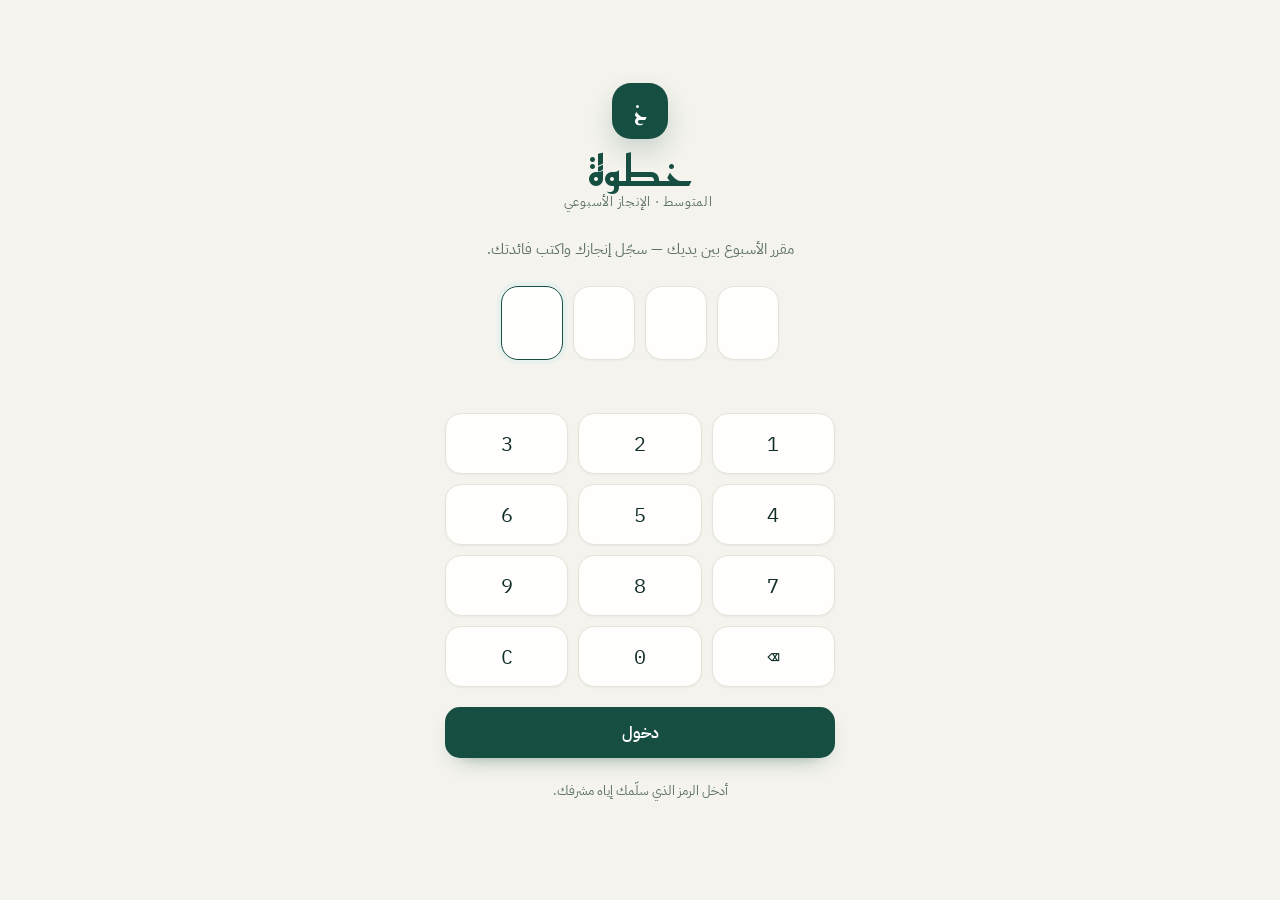
==== commit 676ac9cd: "Update index.html" ====
--- a/index.html
+++ b/index.html
@@ -3,2900 +3,2416 @@
 <head>
 <meta charset="utf-8">
 <meta name="viewport" content="width=device-width, initial-scale=1">
-<title>خطوة — منصة الإنجاز اليومي</title>
+<title>خطوة · المتوسط — مقرر الأسبوع</title>
 <link rel="preconnect" href="https://fonts.googleapis.com">
 <link rel="preconnect" href="https://fonts.gstatic.com" crossorigin>
-<link href="https://fonts.googleapis.com/css2?family=Zain:wght@300;400;700;800;900&family=IBM+Plex+Sans+Arabic:wght@300;400;500;600;700&family=IBM+Plex+Mono:wght@400;500;600&family=Reem+Kufi:wght@600;700&display=swap" rel="stylesheet">
-<script src="https://cdn.jsdelivr.net/npm/@supabase/supabase-js@2"></script>
-<script>
-window.KHUTWAH_CONFIG={
-  supabaseUrl:'https://cbeeevstlcrmnzzjmlnb.supabase.co',
-  supabasePublishableKey:'sb_publishable_nVLS7sK-m3YICZVGrqJkzQ_-pC1-U9a'
-};
-</script>
+<link rel="preconnect" href="https://benqmepnybminxeyubqn.supabase.co" crossorigin>
+<link href="https://fonts.googleapis.com/css2?family=IBM+Plex+Mono:wght@400;500;600&family=IBM+Plex+Sans+Arabic:wght@400;500;600;700&family=Reem+Kufi:wght@600&family=Zain:wght@400;700;800&display=swap" rel="stylesheet">
 <style>
 :root{
-  --bg:#EDEFEA;
-  --bg-2:#E4E8E1;
-  --surface:#FFFFFF;
-  --ink:#0F1D19;
-  --ink-2:#1B2E28;
-  --muted:#6C7B75;
-  --line:#DCE1DA;
-  --teal:#0B5C55;
-  --teal-2:#0E766C;
-  --teal-soft:#E2EEEB;
-  --gold:#C08A1E;
-  --gold-soft:#F5EBD7;
-  --rose:#9E2F4F;
-  --f-imani:#0B5C55; --f-shari:#274690; --f-thaqafi:#71397A;
-  --f-mahari:#A85E18; --f-adabi:#992B4A;
-  --r:16px;
-  --sh-1:0 1px 2px rgba(15,29,25,.04);
-  --sh-2:0 2px 6px rgba(15,29,25,.05), 0 18px 40px -28px rgba(15,29,25,.5);
-  --sh-3:0 30px 70px -30px rgba(15,29,25,.45);
-  --ease:cubic-bezier(.22,.9,.25,1);
-  --spring:cubic-bezier(.2,1.25,.4,1);
+  --bg:#F4F3ED; --bg-soft:#FAF9F5; --surface:#FFFEFC; --card:#FFFEFC;
+  --ink:#102F28; --ink2:#34544B; --muted:#71857E;
+  --line:#E3E4DA; --line-strong:#D5D8CB;
+  --teal:#164F42; --teal2:#27715E; --teal3:#6E9E8F; --teal-soft:#E8F1ED;
+  --gold:#AF8A43; --gold-soft:#F5EEDC;
+  --danger:#A95A52; --danger-soft:#F8ECEA;
+  --brand:#164F42; --brand2:#27715E; --brand-soft:#E8F1ED;
+  --amber:#AF8A43; --amber-soft:#F5EEDC; --rose:#A95A52; --green:#27715E;
+  --g1:#164F42; --g2:#27715E; --g3:#AF8A43;
+  --r:20px;
+  --s1:0 1px 2px rgba(22,79,66,.05);
+  --s2:0 3px 8px rgba(22,79,66,.06), 0 18px 40px -30px rgba(22,79,66,.45);
+  --s3:0 30px 64px -34px rgba(22,79,66,.5);
+  --e:cubic-bezier(.22,.9,.25,1); --sp:cubic-bezier(.2,1.1,.4,1);
 }
 *{box-sizing:border-box}
 html,body{margin:0;padding:0}
-body{
-  background:var(--bg); color:var(--ink);
-  font-family:"IBM Plex Sans Arabic","Segoe UI",Tahoma,sans-serif;
-  font-size:15px; line-height:1.75; -webkit-font-smoothing:antialiased;
-  text-rendering:optimizeLegibility;
-}
-h1,h2,h3,.display{font-family:"Zain","IBM Plex Sans Arabic",sans-serif;font-weight:800;line-height:1.15;margin:0}
-h1{font-size:clamp(38px,7vw,58px)}
-h2{font-size:clamp(22px,3vw,28px)}
-h3{font-size:20px;font-weight:700}
-.num{font-family:"IBM Plex Mono",monospace;font-variant-numeric:tabular-nums;direction:ltr;display:inline-block;letter-spacing:-.02em}
-.eyebrow{font-size:11px;color:var(--muted);margin:0 0 6px;font-weight:500}
-.eyebrow .num{letter-spacing:.1em}
+body{background:var(--bg);color:var(--ink);font-family:"IBM Plex Sans Arabic","Segoe UI",Tahoma,sans-serif;
+ font-size:15px;line-height:1.75;-webkit-font-smoothing:antialiased}
+h1,h2,h3{font-family:"Zain",sans-serif;font-weight:800;line-height:1.25;margin:0}
+h1{font-size:clamp(34px,7vw,52px)}
+h2{font-size:clamp(21px,3vw,27px)}
+h3{font-size:19px;font-weight:700}
+.num{font-family:"IBM Plex Mono",monospace;font-variant-numeric:tabular-nums;direction:ltr;display:inline-block}
+.eyebrow{font-size:11.5px;color:var(--muted);margin:0 0 5px}
 button{font-family:inherit;font-size:inherit;cursor:pointer}
-:focus-visible{outline:2.5px solid var(--gold);outline-offset:3px;border-radius:8px}
-.wrap{max-width:1040px;margin:0 auto;padding:0 20px}
+:focus-visible{outline:2.5px solid var(--amber);outline-offset:3px;border-radius:8px}
+.wrap{max-width:1040px;margin:0 auto;padding:0 18px}
 .spacer{flex:1}
 
-/* ==================== الحركة ==================== */
-@keyframes rise{from{opacity:0;transform:translateY(16px) scale(.985)}to{opacity:1;transform:none}}
+/* ===== حركة ===== */
+@keyframes rise{from{opacity:0;transform:translateY(18px) scale(.99)}to{opacity:1;transform:none}}
 @keyframes fadein{from{opacity:0}to{opacity:1}}
-@keyframes dropdown{from{opacity:0;transform:translateY(-100%)}to{opacity:1;transform:none}}
+@keyframes drop{from{opacity:0;transform:translateY(-100%)}to{opacity:1;transform:none}}
 @keyframes grow{from{transform:scaleY(0)}to{transform:scaleY(1)}}
+@keyframes popin{from{opacity:0;transform:translateY(22px) scale(.94)}to{opacity:1;transform:none}}
 @keyframes shake{10%,90%{transform:translateX(-3px)}30%,70%{transform:translateX(6px)}50%{transform:translateX(-6px)}}
-@keyframes popin{from{opacity:0;transform:translateY(24px) scale(.94)}to{opacity:1;transform:none}}
-@keyframes ring{0%{transform:scale(.6);opacity:.55}100%{transform:scale(2.1);opacity:0}}
-@keyframes drift{0%{transform:translate(0,0) scale(1)}50%{transform:translate(4%,-3%) scale(1.08)}100%{transform:translate(0,0) scale(1)}}
-@keyframes sheen{from{background-position:200% 0}to{background-position:-120% 0}}
-@keyframes climb{from{opacity:0;transform:translateY(10px)}to{opacity:1;transform:none}}
-
-.anim .stagger{opacity:0}
-.anim .stagger.in{animation:rise .62s var(--ease) both;animation-delay:calc(var(--i,0)*60ms)}
-.topbar{animation:dropdown .5s var(--ease) both}
-
-/* ==================== الشريط العلوي ==================== */
-.topbar{
-  position:sticky;top:0;z-index:30;
-  background:linear-gradient(105deg,var(--ink) 0%,var(--ink-2) 60%,#123029 100%);
-  color:#E9EDE9;
-}
-.topbar .wrap{display:flex;align-items:center;gap:14px;height:64px}
-.brand{display:flex;align-items:center;gap:10px;font-family:"Reem Kufi",sans-serif;font-size:23px;font-weight:700}
-.brand svg{width:27px;height:23px}
-.brand:hover .s1{transform:translateY(-2px)}
-.brand:hover .s2{transform:translateY(-1px)}
-.brand .s1,.brand .s2{transition:transform .35s var(--spring)}
-.whoami{font-size:13px;color:#9FB0A9;text-align:left;line-height:1.4}
-.whoami b{display:block;color:#fff;font-weight:600;font-size:14px}
-.btn-ghost{background:rgba(255,255,255,.06);border:1px solid rgba(255,255,255,.14);color:#D5DED9;padding:7px 14px;border-radius:999px;font-size:13px;transition:.25s var(--ease)}
-.btn-ghost:hover{background:rgba(255,255,255,.14);color:#fff}
-
-/* ==================== التبويبات ==================== */
-.tabs{position:relative;display:flex;gap:2px;border-bottom:1px solid var(--line);margin:26px 0 26px;overflow-x:auto;scrollbar-width:none}
+@keyframes drift{0%,100%{transform:translate(0,0) scale(1)}50%{transform:translate(4%,-3%) scale(1.09)}}
+@keyframes sheen{from{background-position:220% 0}to{background-position:-120% 0}}
+@keyframes rip{to{transform:translate(-50%,-50%) scale(9);opacity:0}}
+@keyframes ringpulse{0%{transform:scale(.65);opacity:.5}100%{transform:scale(2);opacity:0}}
+@keyframes draw{to{stroke-dashoffset:0}}
+main.anim{animation:fadein .4s var(--e) both}
+.anim .rv{opacity:0}
+.anim .rv.in{animation:rise .6s var(--e) both;animation-delay:calc(var(--i,0)*55ms)}
+
+/* ===== شريط علوي ===== */
+.top{position:sticky;top:0;z-index:30;color:#F2F1EA;
+ background:linear-gradient(112deg,#111A2E 0%,#164F42 55%,#20336B 100%);animation:drop .5s var(--e) both}
+.top .wrap{display:flex;align-items:center;gap:13px;height:62px}
+.brand{display:flex;align-items:center;gap:9px;font-family:"Zain",sans-serif;font-weight:900;font-size:23px}
+.brand svg{width:26px;height:26px}
+.who{font-size:12.5px;color:#9CB2A9;text-align:left;line-height:1.35}
+.who b{display:block;color:#fff;font-weight:600;font-size:14px}
+.ghost{background:rgba(255,255,255,.07);border:1px solid rgba(255,255,255,.16);color:#CFD9EC;
+ padding:7px 14px;border-radius:999px;font-size:13px;transition:.25s var(--e)}
+.ghost:hover{background:rgba(255,255,255,.16);color:#fff}
+
+/* ===== تبويبات ===== */
+.tabs{position:relative;display:flex;gap:2px;border-bottom:1px solid var(--line);margin:24px 0;overflow-x:auto;scrollbar-width:none}
 .tabs::-webkit-scrollbar{display:none}
 .tabs button{background:none;border:0;padding:11px 16px;color:var(--muted);font-size:15px;white-space:nowrap;transition:color .25s}
 .tabs button[aria-selected="true"]{color:var(--ink);font-weight:600}
-.tabs button:hover{color:var(--ink-2)}
-.tab-ind{position:absolute;bottom:-1px;height:2.5px;background:var(--teal);border-radius:2px;transition:right .45s var(--spring),width .45s var(--spring)}
-
-/* ==================== البطاقات ==================== */
-.card{background:var(--surface);border:1px solid var(--line);border-radius:var(--r);padding:22px;box-shadow:var(--sh-1);transition:box-shadow .35s var(--ease),transform .35s var(--ease)}
-.card:hover{box-shadow:var(--sh-2)}
-.grid{display:grid;gap:14px}
-.g2{grid-template-columns:repeat(2,1fr)}
-.sec-title{display:flex;align-items:center;justify-content:space-between;gap:12px;margin:30px 0 14px}
-
-/* ==================== الدخول ==================== */
-main.anim{animation:viewin .45s var(--ease) both}
-@keyframes viewin{from{opacity:0;transform:translateY(8px)}to{opacity:1;transform:none}}
-.btn,.startbtn,.filter,.movebtn{position:relative;overflow:hidden}
-.card,.scard,.field,.bookcard,.ccard,.shcard{will-change:transform}
-.tabs button{position:relative}
-.tabs button::after{content:"";position:absolute;inset:auto 14px 6px;height:1.5px;background:currentColor;
- transform:scaleX(0);transform-origin:left;transition:transform .3s var(--ease);opacity:.35}
-.tabs button:hover::after{transform:scaleX(1)}
-.tabs button[aria-selected="true"]::after{display:none}
-.login{position:relative;min-height:100vh;display:grid;place-items:center;padding:26px;overflow:hidden}
-.blob{position:absolute;border-radius:50%;filter:blur(70px);opacity:.5;pointer-events:none;animation:drift 18s ease-in-out infinite}
-.b1{width:460px;height:460px;background:#BFD8D3;top:-140px;right:-120px}
-.b2{width:380px;height:380px;background:#EADCB8;bottom:-120px;left:-100px;animation-delay:-7s}
-.login-card{position:relative;width:100%;max-width:400px;text-align:center}
-.login-card>*{animation:rise .7s var(--ease) both}
-.login-card>*:nth-child(1){animation-delay:.05s}
-.login-card>*:nth-child(2){animation-delay:.14s}
-.login-card>*:nth-child(3){animation-delay:.2s}
-.login-card>*:nth-child(4){animation-delay:.27s}
-.login-card>*:nth-child(5){animation-delay:.33s}
-.login-card>*:nth-child(6){animation-delay:.39s}
-.login-card>*:nth-child(7){animation-delay:.45s}
-.login-card>*:nth-child(8){animation-delay:.5s}
-.logo-lg{width:74px;height:62px;margin-inline:auto;display:block}
-.logo-lg rect{animation:grow .75s var(--spring) both;transform-box:fill-box;transform-origin:bottom}
-.logo-lg rect:nth-child(1){animation-delay:.1s}
-.logo-lg rect:nth-child(2){animation-delay:.24s}
-.logo-lg rect:nth-child(3){animation-delay:.38s}
-.login h1{margin:14px 0 2px;letter-spacing:-.01em}
-.login .sub{color:var(--muted);margin:0 0 26px;font-size:14.5px}
-.code-wrap{display:flex;gap:10px;justify-content:center;direction:ltr}
-.digit{
-  width:60px;height:70px;border:1.5px solid var(--line);border-radius:14px;background:var(--surface);
-  display:grid;place-items:center;font-family:"IBM Plex Mono",monospace;font-size:30px;font-weight:600;
-  transition:.3s var(--spring);box-shadow:var(--sh-1)
-}
-.digit.filled{border-color:var(--teal);color:var(--teal);transform:translateY(-3px);box-shadow:0 8px 18px -10px var(--teal)}
-.digit.active{border-color:var(--teal);box-shadow:0 0 0 4px var(--teal-soft)}
-.digit span{animation:popin .3s var(--spring)}
-.code-wrap.bad{animation:shake .45s}
-.keypad{display:grid;grid-template-columns:repeat(3,1fr);gap:10px;margin:20px 0}
-.keypad button{
-  position:relative;overflow:hidden;background:var(--surface);border:1px solid var(--line);border-radius:14px;
-  padding:15px 0;font-family:"IBM Plex Mono",monospace;font-size:20px;color:var(--ink);
-  transition:.22s var(--ease);box-shadow:var(--sh-1)
-}
-.keypad button:hover{background:var(--teal-soft);border-color:#A9CCC6;transform:translateY(-2px)}
-.keypad button:active{transform:scale(.94)}
-.ripple{position:absolute;border-radius:50%;background:rgba(11,92,85,.22);transform:translate(-50%,-50%) scale(0);animation:rip .55s var(--ease) forwards;pointer-events:none}
-@keyframes rip{to{transform:translate(-50%,-50%) scale(9);opacity:0}}
-.btn{
-  position:relative;overflow:hidden;background:var(--teal);color:#fff;border:0;border-radius:13px;
-  padding:14px 22px;font-size:15.5px;font-weight:500;width:100%;transition:.25s var(--ease);
-  box-shadow:0 10px 24px -14px var(--teal)
-}
-.btn:hover{background:var(--teal-2);transform:translateY(-2px);box-shadow:0 16px 30px -16px var(--teal)}
-.btn:active{transform:translateY(0) scale(.985)}
+.tabs button:hover{color:var(--ink2)}
+.tind{position:absolute;bottom:-1px;height:2.5px;background:var(--brand);border-radius:2px;
+ transition:right .45s var(--sp),width .45s var(--sp)}
+
+/* ===== بطاقات ===== */
+.card{background:var(--surface);border:1px solid var(--line);border-radius:var(--r);padding:21px;box-shadow:var(--s1);
+ transition:box-shadow .35s var(--e),transform .35s var(--e)}
+.card:hover{box-shadow:var(--s2)}
+.grid{display:grid;gap:14px}.g2{grid-template-columns:repeat(2,1fr)}
+.sec{display:flex;align-items:center;justify-content:space-between;gap:12px;margin:28px 0 13px}
+.chip{font-size:11.5px;color:var(--muted);border:1px solid var(--line);border-radius:999px;padding:3px 11px;white-space:nowrap}
+.pill{display:inline-flex;align-items:center;gap:5px;border-radius:999px;padding:4px 11px;font-size:11.5px;font-weight:600;white-space:nowrap}
+.pill.ok{background:#DFF3EE;color:var(--green)}
+.pill.mid{background:var(--amber-soft);color:#8A5A10}
+.pill.off{background:#FAE7EC;color:var(--rose)}
+.dot{width:8px;height:8px;border-radius:50%;display:inline-block;flex:none}
+
+/* ===== أزرار ===== */
+.btn{position:relative;overflow:hidden;background:var(--brand);color:#fff;border:0;border-radius:13px;
+ padding:14px 22px;font-size:15.5px;font-weight:600;width:100%;transition:.25s var(--e);
+ box-shadow:0 12px 26px -14px var(--brand);font-family:"Zain",sans-serif}
+.btn:hover{background:var(--brand2);transform:translateY(-2px)}
+.btn:active{transform:scale(.985)}
 .btn.sm{width:auto;padding:9px 17px;font-size:13.5px;border-radius:11px}
-.btn.outline{background:transparent;color:var(--teal);border:1.5px solid #B7D2CE;box-shadow:none}
-.btn.outline:hover{background:var(--teal-soft);border-color:var(--teal)}
-.err{color:var(--rose);font-size:13.5px;min-height:22px;margin-top:12px;transition:.3s}
-.hint{margin-top:22px;font-size:12.5px;color:var(--muted);line-height:2.1}
-.hint code{font-family:"IBM Plex Mono",monospace;background:var(--teal-soft);color:var(--teal);padding:3px 8px;border-radius:7px;cursor:pointer;transition:.2s}
-.hint code:hover{background:var(--teal);color:#fff}
-.leaving{animation:fadeout .45s var(--ease) forwards}
+.btn.outline{background:transparent;color:var(--brand);border:1.5px solid #B9C5F3;box-shadow:none}
+.btn.outline:hover{background:var(--brand-soft)}
+.ripple{position:absolute;border-radius:50%;background:rgba(255,255,255,.35);
+ transform:translate(-50%,-50%) scale(0);animation:rip .55s var(--e) forwards;pointer-events:none}
+.qbtn{border:1px solid var(--line);background:var(--surface);border-radius:9px;min-width:30px;height:28px;
+ color:var(--muted);font-size:13px;transition:.25s var(--e);padding:0 9px}
+.qbtn:hover{border-color:var(--brand);color:var(--brand);transform:translateY(-2px)}
+.qbtn.del:hover{border-color:var(--rose);color:var(--rose)}
+
+/* ===== دخول ===== */
+.login{position:relative;min-height:100vh;display:grid;place-items:center;padding:24px;overflow:hidden}
+.blob{position:absolute;border-radius:50%;filter:blur(70px);opacity:.55;pointer-events:none;animation:drift 17s ease-in-out infinite}
+.b1{width:440px;height:440px;background:#C3CFF7;top:-150px;right:-110px}
+.b2{width:360px;height:360px;background:#F6DFBC;bottom:-120px;left:-90px;animation-delay:-6s}
+.lcard{position:relative;width:100%;max-width:390px;text-align:center}
+.lcard>*{animation:rise .7s var(--e) both}
+.lcard>*:nth-child(1){animation-delay:.05s}.lcard>*:nth-child(2){animation-delay:.13s}
+.lcard>*:nth-child(3){animation-delay:.2s}.lcard>*:nth-child(4){animation-delay:.27s}
+.lcard>*:nth-child(5){animation-delay:.34s}.lcard>*:nth-child(6){animation-delay:.4s}
+.lcard>*:nth-child(7){animation-delay:.46s}
+.logo{width:72px;height:72px;margin:0 auto;display:block}
+.logo path,.logo circle{animation:popin .6s var(--sp) both}
+.logo path:nth-child(2){animation-delay:.16s}.logo circle{animation-delay:.3s}
+.login h1{margin:12px 0 0}
+.brandsub{font-family:"Zain",sans-serif;font-weight:600;font-size:15px;color:var(--brand);
+ letter-spacing:.32em;margin:0 0 12px;padding-right:.32em}
+.bwrap{display:flex;flex-direction:column;line-height:1}
+.bwrap em{font-style:normal;font-family:"IBM Plex Sans Arabic";font-size:10.5px;font-weight:400;
+ color:#9CB2A9;letter-spacing:.3em;margin-top:2px;padding-right:.3em}
+/* الفوائد */
+.bens{display:grid;grid-template-columns:repeat(auto-fill,minmax(290px,1fr));gap:13px}
+.ben{position:relative;overflow:hidden;background:var(--surface);border:1px solid var(--line);
+ border-radius:var(--r);padding:19px 19px 15px;box-shadow:var(--s1);
+ transition:transform .42s var(--sp),box-shadow .42s var(--e),border-color .3s}
+.ben:hover{transform:translateY(-4px);box-shadow:var(--s2)}
+.ben::before{content:"";position:absolute;inset:0 auto 0 0;width:3px;background:var(--gc);
+ transform:scaleY(.35);transform-origin:center;transition:transform .45s var(--sp)}
+.ben:hover::before{transform:scaleY(1)}
+.quote{position:absolute;top:-16px;left:14px;font-family:"Zain",sans-serif;font-size:76px;font-weight:900;
+ color:var(--gc);opacity:.1;pointer-events:none;line-height:1}
+.rv.in .quote{animation:popin .6s var(--sp) both;animation-delay:.15s}
+.btxt{margin:0;font-size:14.5px;line-height:2;color:var(--ink)}
+.bfoot{display:flex;align-items:center;justify-content:space-between;gap:10px;margin-top:14px;
+ padding-top:12px;border-top:1px solid var(--line)}
+.bmeta{display:flex;align-items:center;gap:9px;min-width:0}
+.bn{min-width:0}
+.bn b{display:block;font-size:13.5px;font-weight:600;white-space:nowrap;overflow:hidden;text-overflow:ellipsis}
+.bn span{font-size:11.5px;color:var(--muted)}
+.bact{display:flex;align-items:center;gap:7px;flex:none}
+.star{border:0;background:transparent;font-size:21px;line-height:1;color:#C3CBD9;padding:2px 4px;
+ transition:.3s var(--sp)}
+.star:hover{color:var(--amber);transform:scale(1.25) rotate(12deg)}
+.star.on{color:var(--amber);animation:starpop .5s var(--sp)}
+@keyframes starpop{0%{transform:scale(1)}40%{transform:scale(1.5) rotate(18deg)}100%{transform:scale(1)}}
+.ben.picked{border-color:#EBD5A8;background:linear-gradient(150deg,#FDF7EA,var(--surface) 62%)}
+.ben.picked::before{background:var(--amber);transform:scaleY(1)}
+.ribbon{position:absolute;top:12px;left:12px;background:var(--amber);color:#fff;font-size:10.5px;
+ font-weight:700;border-radius:999px;padding:3px 11px;animation:popin .5s var(--sp)}
+.ben.big{padding:26px 24px 18px}
+.ben.big .btxt{font-size:16.5px;line-height:2.1;font-family:"Zain",sans-serif;font-weight:400}
+.ben.big .quote{font-size:110px;top:-26px}
+.pickbar{display:flex;align-items:center;gap:14px;border-radius:16px;padding:14px 17px;margin-bottom:15px;
+ background:linear-gradient(120deg,#FBF0DC,var(--surface) 70%);border:1.5px solid #EFDCB6}
+.pickbar .si{width:42px;height:42px;border-radius:13px;background:#fff;display:grid;place-items:center;
+ font-size:19px;color:var(--amber);flex:none;box-shadow:var(--s1)}
+.pickbar b{font-family:"Zain",sans-serif;font-size:15px;font-weight:700;display:block}
+.pickbar p{margin:2px 0 0;font-size:12.5px;color:var(--muted);line-height:1.7}
+.bhint{display:flex;justify-content:space-between;gap:8px;flex-wrap:wrap;font-size:11.5px;
+ color:var(--muted);margin-top:7px}
+.logben{margin:9px 0 0;font-size:13px;line-height:1.9;color:var(--muted);
+ padding-right:12px;border-right:2px solid var(--line);display:flex;gap:8px;align-items:baseline}
+
+.login .sub{color:var(--muted);margin:0 0 24px;font-size:14.5px}
+.codes{display:flex;gap:10px;justify-content:center;direction:ltr}
+.dg{width:60px;height:70px;border:1.5px solid var(--line);border-radius:15px;background:var(--surface);
+ display:grid;place-items:center;font-family:"IBM Plex Mono",monospace;font-size:30px;font-weight:600;
+ transition:.3s var(--sp);box-shadow:var(--s1)}
+.dg.f{border-color:var(--brand);color:var(--brand);transform:translateY(-3px);box-shadow:0 9px 20px -10px var(--brand)}
+.dg.a{border-color:var(--brand);box-shadow:0 0 0 4px var(--brand-soft)}
+.dg span{animation:popin .3s var(--sp)}
+.codes.bad{animation:shake .45s}
+.pad{display:grid;grid-template-columns:repeat(3,1fr);gap:10px;margin:20px 0}
+.pad button{position:relative;overflow:hidden;background:var(--surface);border:1px solid var(--line);border-radius:14px;
+ padding:15px 0;font-family:"IBM Plex Mono",monospace;font-size:20px;color:var(--ink);transition:.22s var(--e);box-shadow:var(--s1)}
+.pad button:hover{background:var(--brand-soft);border-color:#B9C5F3;transform:translateY(-2px)}
+.pad button:active{transform:scale(.94)}
+.err{color:var(--rose);font-size:13.5px;min-height:22px;margin-top:11px}
+.hint{margin-top:20px;font-size:12.5px;color:var(--muted);line-height:2.1}
+.hint code{font-family:"IBM Plex Mono",monospace;background:var(--brand-soft);color:var(--brand);
+ padding:3px 8px;border-radius:7px;cursor:pointer;transition:.2s}
+.hint code:hover{background:var(--brand);color:#fff}
+.leaving{animation:fadeout .45s var(--e) forwards}
 @keyframes fadeout{to{opacity:0;transform:translateY(-14px) scale(.97)}}
 
-/* ==================== حلقة اليوم ==================== */
-.today{display:grid;grid-template-columns:1.1fr .9fr;gap:14px}
-.ring-row{display:flex;align-items:center;gap:22px;margin-top:6px}
-.ring{width:150px;height:150px;flex:none;transform:rotate(-90deg)}
+/* ===== لوحة أسبوعية ===== */
+.hero{position:relative;overflow:hidden;border-radius:22px;padding:24px 26px;color:#F2F1EA;
+ background:linear-gradient(118deg,#111A2E 0%,#1C2B4E 56%,#233A79 100%);box-shadow:0 26px 50px -32px rgba(17,26,46,.85)}
+.hero::before{content:"";position:absolute;width:420px;height:420px;border-radius:50%;top:-200px;left:-80px;
+ background:radial-gradient(circle,rgba(224,138,30,.35),transparent 62%);animation:drift 16s ease-in-out infinite;pointer-events:none}
+.hero::after{content:"";position:absolute;width:360px;height:360px;border-radius:50%;bottom:-190px;right:-70px;
+ background:radial-gradient(circle,rgba(71,99,240,.5),transparent 62%);animation:drift 21s ease-in-out -7s infinite;pointer-events:none}
+.hero>*{position:relative;z-index:1}
+.hlab{font-size:12.5px;color:#9CB2A9;margin:0 0 3px}
+.hero h2{color:#fff}
+.htop{display:flex;justify-content:space-between;align-items:flex-start;gap:16px;flex-wrap:wrap}
+.hst{display:flex;gap:24px;flex-wrap:wrap}
+.hst .hv{font-family:"IBM Plex Mono",monospace;font-size:31px;font-weight:600;color:#fff;line-height:1.15}
+.hst .hv small{font-family:"IBM Plex Sans Arabic";font-size:12px;color:#9CB2A9;font-weight:400}
+.hst .hk{font-size:11.5px;color:#9CB2A9}
+.hv.am{color:#F3B košt}
+.hv.am{color:#D9B872}.hv.gr{color:#95C6B5}
+
+/* مسار الأسبوع */
+.track{display:grid;grid-template-columns:repeat(7,1fr);gap:7px;margin-top:18px}
+.day{position:relative;border-radius:12px;background:rgba(255,255,255,.09);padding:9px 4px 8px;text-align:center;
+ transition:transform .3s var(--sp);cursor:pointer}
+.day:hover{transform:translateY(-3px)}
+.day.today{box-shadow:0 0 0 2px #D9B872}
+.day .dn{font-size:10.5px;color:#9CB2A9}
+.day .dv{font-family:"IBM Plex Mono",monospace;font-size:13px;color:#fff;font-weight:600;margin-top:3px}
+.day .fill{height:4px;border-radius:99px;background:rgba(255,255,255,.16);margin-top:7px;overflow:hidden}
+.day .fill i{display:block;height:100%;width:0;background:#95C6B5;border-radius:99px;transition:width .9s var(--e)}
+.day.miss .dv{color:#7E948B}
+
+/* مقرر الأسبوع */
+.wc{position:relative;overflow:hidden;display:flex;gap:17px;background:var(--surface);border:1px solid var(--line);
+ border-radius:var(--r);padding:19px;box-shadow:var(--s1);transition:transform .42s var(--sp),box-shadow .42s var(--e)}
+.wc:hover{transform:translateY(-4px);box-shadow:var(--s2)}
+.wc::after{content:"";position:absolute;inset:0;background:radial-gradient(85% 70% at 100% 0,var(--c),transparent 62%);opacity:.06;pointer-events:none}
+.cov{width:88px;flex:none}
+.cov svg{width:88px;height:118px;display:block;filter:drop-shadow(0 12px 20px rgba(17,26,46,.2))}
+.cov .fb{transition:height 1.1s var(--e),y 1.1s var(--e)}
+.wcb{flex:1;min-width:0;display:flex;flex-direction:column}
+.kick{display:flex;align-items:center;gap:6px;font-size:11.5px;color:var(--c);font-weight:700}
+.wcb h3{margin:5px 0 1px;font-size:20px}
+.wcb .by{color:var(--muted);font-size:12.5px;margin:0}
+.note{margin:8px 0 0;font-size:12px;line-height:1.75;color:var(--muted);cursor:pointer;
+ display:-webkit-box;-webkit-box-orient:vertical;-webkit-line-clamp:2;overflow:hidden}
+.note.open{-webkit-line-clamp:99;display:block}
+.golink{display:inline-flex;align-items:center;gap:9px;margin-top:11px;text-decoration:none;
+ background:linear-gradient(120deg,var(--brand-soft),#F4F6FE);border:1.5px solid #C9D4F8;color:var(--brand);
+ border-radius:12px;padding:9px 14px;font-size:13.5px;font-weight:600;font-family:"Zain",sans-serif;
+ transition:.3s var(--e);align-self:flex-start}
+.golink:hover{background:var(--brand);color:#fff;border-color:var(--brand);transform:translateY(-2px);
+ box-shadow:0 12px 24px -14px var(--brand)}
+.golink .pl{width:24px;height:24px;border-radius:8px;background:var(--brand);display:grid;place-items:center;
+ flex:none;transition:.3s var(--e)}
+.golink .pl svg{width:13px;height:13px;fill:#fff}
+.golink:hover .pl{background:rgba(255,255,255,.22);transform:scale(1.08)}
+.golink .arw{font-size:12px;transition:transform .3s var(--sp)}
+.golink:hover .arw{transform:translate(-3px,-3px)}
+.golink.sm{margin:12px 0 0;padding:8px 12px;font-size:13px;width:100%;justify-content:center}
+.nolink{margin:11px 0 0;font-size:12px;color:var(--rose)}
+.prog{margin-top:auto;padding-top:14px}
+.prow{display:flex;justify-content:space-between;align-items:baseline;font-size:12.5px;color:var(--muted);margin-bottom:7px}
+.prow b{font-family:"IBM Plex Mono",monospace;font-size:20px;color:var(--c)}
+.bar{height:9px;background:#E7EBF2;border-radius:99px;overflow:hidden}
+.bar i{display:block;height:100%;width:0;border-radius:99px;background:var(--brand);transition:width 1s var(--e)}
+
+/* اقتراح اليوم */
+.sug{display:flex;align-items:center;gap:14px;border-radius:16px;padding:15px 17px;margin-top:14px;
+ background:linear-gradient(120deg,var(--brand-soft),var(--surface) 70%);border:1.5px solid #C9D4F8}
+.sug.late{background:linear-gradient(120deg,#FBEDD9,var(--surface) 70%);border-color:#EFD9B4}
+.sug.done{background:linear-gradient(120deg,#DFF3EE,var(--surface) 70%);border-color:#B6E2D6}
+.sug .si{width:44px;height:44px;border-radius:14px;background:#fff;display:grid;place-items:center;font-size:20px;flex:none;box-shadow:var(--s1)}
+.sug b{font-family:"Zain",sans-serif;font-size:15.5px;font-weight:700;display:block}
+.sug p{margin:2px 0 0;font-size:12.5px;color:var(--muted);line-height:1.7}
+
+/* حلقة */
+.ringbox{position:relative;width:150px;height:150px;flex:none}
+.ring{width:150px;height:150px;transform:rotate(-90deg)}
 .ring circle{fill:none;stroke-linecap:round}
-.ring .track{stroke:#E9ECE7}
-.ring .arc{transition:stroke-dashoffset 1.2s var(--ease)}
-.ring-box{position:relative;flex:none}
-.ring-mid{position:absolute;inset:0;display:grid;place-content:center;text-align:center}
-.ring-mid b{font-family:"IBM Plex Mono",monospace;font-size:30px;font-weight:600;line-height:1}
-.ring-mid span{font-size:11px;color:var(--muted)}
-.legend{display:flex;flex-direction:column;gap:16px;min-width:0}
-.legend .k{display:flex;align-items:center;gap:7px;font-size:13px;color:var(--muted)}
-.legend .v{font-family:"IBM Plex Mono",monospace;font-size:25px;font-weight:600;line-height:1.2}
-.legend .v small{font-family:"IBM Plex Sans Arabic";font-size:12.5px;color:var(--muted);font-weight:400}
-.sw{width:9px;height:9px;border-radius:3px;display:inline-block}
-.guard{display:flex;align-items:center;gap:11px;border-radius:14px;padding:12px 15px;margin-top:18px;font-size:13.5px;
- background:#FCF6E9;border:1px solid #EBDCBB;color:#7A5A11}
-.guard.ok{background:var(--teal-soft);border-color:#BFE0DA;color:var(--teal)}
-.guard.risk{background:#FCF3F5;border-color:#F0D9DF;color:#7C2440}
-.guard .gi{width:30px;height:30px;border-radius:9px;background:rgba(255,255,255,.75);display:grid;place-items:center;flex:none;font-size:15px}
-.guard b{font-weight:600}
-.donebadge{display:inline-flex;align-items:center;gap:6px;background:var(--teal-soft);color:var(--teal);border-radius:999px;padding:5px 13px;font-size:12.5px;font-weight:600;animation:popin .5s var(--spring)}
-.pulse{position:absolute;inset:0;border-radius:50%;border:2px solid var(--teal);animation:ring 2.6s var(--ease) infinite;pointer-events:none}
-
-/* ==================== السلّم ==================== */
-.stairs{width:100%;height:158px;display:block;margin-top:6px}
-.stair-bar{transform-box:fill-box;transform-origin:bottom}
-.stagger.in .stair-bar{animation:grow .7s var(--spring) both;animation-delay:calc(var(--i)*80ms + 220ms)}
-.stair-lbl{font-family:"IBM Plex Mono",monospace;font-size:9.5px;fill:var(--muted)}
-.stagger.in .stair-lbl{animation:fadein .5s both;animation-delay:calc(var(--i)*80ms + 400ms)}
-.streak{display:inline-flex;align-items:center;gap:7px;font-size:13px;color:var(--muted)}
-.flame{width:15px;height:15px;fill:var(--gold)}
-
-/* ==================== المجالات ==================== */
-.fields{display:grid;grid-template-columns:repeat(auto-fill,minmax(186px,1fr));gap:13px}
-.field{
-  position:relative;text-align:right;background:var(--surface);border:1px solid var(--line);
-  border-radius:var(--r);padding:18px 18px 15px;overflow:hidden;
-  transition:transform .4s var(--spring),box-shadow .4s var(--ease),border-color .3s
-}
-.field::before{content:"";position:absolute;inset:0 auto 0 0;width:4px;background:var(--c);transition:width .4s var(--spring)}
-.field::after{content:"";position:absolute;inset:0;background:radial-gradient(120% 90% at 100% 0%,var(--c) 0%,transparent 62%);opacity:0;transition:opacity .4s}
-.field:hover{transform:translateY(-4px);box-shadow:var(--sh-2);border-color:transparent}
-.field:hover::before{width:7px}
-.field:hover::after{opacity:.07}
-.field h3{margin:0 0 1px;font-size:23px;color:var(--c)}
-.field p{margin:0;color:var(--muted);font-size:12.5px}
-.field .tally{margin-top:14px;font-family:"IBM Plex Mono",monospace;font-size:12.5px;color:var(--ink);opacity:.75}
-.field .go{position:absolute;left:16px;bottom:14px;opacity:0;transform:translateX(6px);transition:.35s var(--ease);color:var(--c);font-size:17px}
-.field:hover .go{opacity:1;transform:none}
-
-/* ==================== اختيار شخصي (ثانوي) ==================== */
-.personal-zone{
-  margin-top:14px;padding:15px 17px;border:1px dashed #C8D2CB;border-radius:14px;background:rgba(255,255,255,.52);
-  display:flex;align-items:center;gap:14px;flex-wrap:wrap
-}
-.personal-zone .pcopy{flex:1;min-width:220px}
-.personal-zone .pcopy b{display:block;font-size:14.5px;font-weight:600;color:var(--ink-2)}
-.personal-zone .pcopy p{margin:2px 0 0;color:var(--muted);font-size:12.5px}
-.personal-actions{display:flex;gap:7px;flex-wrap:wrap}
-.personal-add{border:1px solid var(--line);background:var(--surface);color:var(--muted);border-radius:10px;padding:8px 12px;font-size:12.5px;transition:.25s var(--ease)}
-.personal-add:hover{border-color:#AEBBB4;color:var(--ink);transform:translateY(-1px)}
-.personal-paused{width:100%;display:flex;gap:7px;align-items:center;flex-wrap:wrap;padding-top:10px;border-top:1px solid rgba(220,225,218,.8)}
-.personal-paused>span{font-size:11.5px;color:var(--muted)}
-.personal-resume{border:0;background:#F1F3F0;color:var(--muted);border-radius:999px;padding:4px 10px;font-size:11.5px;transition:.22s var(--ease)}
-.personal-resume:hover{background:var(--teal-soft);color:var(--teal)}
-@media(max-width:560px){.personal-actions{width:100%}.personal-add{flex:1}.personal-zone{align-items:stretch}}
-
-/* ==================== الصفوف ==================== */
-.course{display:flex;align-items:center;gap:13px;padding:14px 6px;border-bottom:1px solid var(--line);transition:background .25s,padding .3s var(--ease);border-radius:10px}
-.course:last-child{border-bottom:0}
-.course:hover{background:#F7F9F6;padding-inline:12px}
-.ic{width:36px;height:36px;border-radius:10px;display:grid;place-items:center;background:var(--teal-soft);flex:none;transition:.35s var(--spring)}
-.course:hover .ic{transform:scale(1.08) rotate(-4deg)}
-.ic svg{width:18px;height:18px;stroke:var(--teal);fill:none;stroke-width:1.7;stroke-linecap:round}
-.meta{flex:1;min-width:0}
-.meta b{display:block;font-weight:600;font-size:14.5px}
-.meta span{color:var(--muted);font-size:12.5px}
-.chip{font-size:11.5px;color:var(--muted);border:1px solid var(--line);border-radius:999px;padding:3px 11px;white-space:nowrap}
-.dot{width:8px;height:8px;border-radius:50%;display:inline-block;flex:none}
-
-/* ==================== الجداول ==================== */
+.ring .tr{stroke:#E7EBF2}
+.ring .arc{transition:stroke-dashoffset 1.2s var(--e)}
+.rmid{position:absolute;inset:0;display:grid;place-content:center;text-align:center}
+.rmid b{font-family:"IBM Plex Mono",monospace;font-size:31px;font-weight:600;line-height:1}
+.rmid span{font-size:11px;color:var(--muted)}
+.pulse{position:absolute;inset:0;border-radius:50%;border:2px solid var(--green);animation:ringpulse 2.6s var(--e) infinite;pointer-events:none}
+
+/* تسجيلات اليوم */
+.tlog{margin-top:16px;border:1px solid var(--line);border-radius:14px;overflow:hidden}
+.tlh{display:flex;justify-content:space-between;align-items:baseline;gap:8px;flex-wrap:wrap;padding:11px 14px;
+ background:#F6F8FC;font-size:13px;font-weight:600;border-bottom:1px solid var(--line)}
+.tlh span{font-size:11px;font-weight:400;color:var(--muted)}
+.tent{display:flex;align-items:center;gap:9px;padding:10px 14px;border-bottom:1px solid #F0F3F8;font-size:13.5px}
+.tent:last-child{border-bottom:0}
+.tent .nm{flex:1;min-width:0;white-space:nowrap;overflow:hidden;text-overflow:ellipsis}
+.tent .vv{color:var(--muted);font-size:12.5px}
+
+/* مصفوفة */
+.mwrap{overflow-x:auto;padding-bottom:6px}
+.matrix{min-width:560px;display:grid;grid-template-columns:150px repeat(7,1fr);gap:5px;align-items:center}
+.mh{font-size:10.5px;color:var(--muted);text-align:center;padding-bottom:5px}
+.mh.now{color:var(--amber);font-weight:700}
+.mn{display:flex;align-items:center;gap:8px;font-size:13px;min-width:0}
+.mn .av{width:26px;height:26px;border-radius:9px;flex:none;display:grid;place-items:center;color:#fff;
+ font-family:"Zain",sans-serif;font-weight:800;font-size:12.5px;background:linear-gradient(145deg,var(--gc),#164F42)}
+.mn span{white-space:nowrap;overflow:hidden;text-overflow:ellipsis;flex:1}
+.mc{width:100%;aspect-ratio:1;max-height:30px;border-radius:7px;background:#E7EBF2;cursor:pointer;
+ transition:transform .22s var(--sp)}
+.mc:hover{transform:scale(1.35);z-index:3;position:relative;box-shadow:0 5px 14px -4px rgba(17,26,46,.45)}
+.mc.today{box-shadow:0 0 0 2px var(--amber)}
+.rv.in .mc{animation:fadein .45s both;animation-delay:calc(var(--r)*45ms + var(--k)*20ms + 150ms)}
+.cellinfo{margin-top:12px;font-size:12.5px;color:var(--muted);background:#F6F8FC;border:1px solid var(--line);
+ border-radius:11px;padding:10px 14px;min-height:40px;display:flex;align-items:center;transition:.3s var(--e)}
+.cellinfo.lit{animation:popin .3s var(--sp);color:var(--ink);border-color:#C9D4F8;background:var(--brand-soft)}
+
+/* بطاقات الطلاب */
+.scards{display:grid;grid-template-columns:repeat(auto-fill,minmax(268px,1fr));gap:13px}
+.scard{position:relative;overflow:hidden;text-align:right;width:100%;background:var(--surface);border:1px solid var(--line);
+ border-radius:var(--r);padding:17px;box-shadow:var(--s1);transition:transform .4s var(--sp),box-shadow .4s var(--e)}
+.scard::after{content:"";position:absolute;inset:0 auto 0 0;width:3px;background:var(--gc);transform:scaleY(0);
+ transform-origin:bottom;transition:transform .45s var(--sp)}
+.scard:hover{transform:translateY(-5px);box-shadow:var(--s2)}
+.scard:hover::after{transform:scaleY(1)}
+.shead{display:flex;align-items:center;gap:11px}
+.avatar{width:44px;height:44px;border-radius:14px;flex:none;display:grid;place-items:center;color:#fff;
+ font-family:"Zain",sans-serif;font-weight:800;font-size:19px;background:linear-gradient(145deg,var(--gc),#164F42);
+ transition:.4s var(--sp)}
+.scard:hover .avatar{transform:rotate(-5deg) scale(1.06)}
+.nmx{flex:1;min-width:0}
+.nmx b{display:block;font-size:15px;font-weight:600;white-space:nowrap;overflow:hidden;text-overflow:ellipsis}
+.nmx span{font-size:12px;color:var(--muted)}
+.rw{position:relative;width:46px;height:46px;flex:none}
+.rlet{width:46px;height:46px;transform:rotate(-90deg)}
+.rlet circle{fill:none;stroke-width:5;stroke-linecap:round}
+.rlet .t{stroke:#E7EBF2}
+.rlet .a{transition:stroke-dashoffset 1.1s var(--e)}
+.rw b{position:absolute;inset:0;display:grid;place-content:center;font-family:"IBM Plex Mono",monospace;
+ font-size:11.5px;font-weight:600;color:var(--gc)}
+.mini{width:100%;height:44px;display:block;margin-top:13px}
+.mini rect{transform-box:fill-box;transform-origin:bottom}
+.rv.in .mini rect{animation:grow .55s var(--sp) both;animation-delay:calc(var(--j)*55ms + 250ms)}
+.sfoot{display:flex;justify-content:space-between;align-items:center;gap:8px;margin-top:11px;padding-top:11px;
+ border-top:1px solid var(--line);font-size:12.5px;color:var(--muted)}
+
+/* مؤشرات */
+.stats{display:grid;grid-template-columns:repeat(auto-fit,minmax(155px,1fr));gap:12px;margin-bottom:18px}
+.stat{position:relative;overflow:hidden;background:var(--surface);border:1px solid var(--line);border-radius:15px;
+ padding:15px 17px;box-shadow:var(--s1);transition:.35s var(--e)}
+.stat:hover{transform:translateY(-2px);box-shadow:var(--s2)}
+.stat::after{content:"";position:absolute;inset:auto 0 0 0;height:3px;background:var(--sc,var(--brand));
+ transform:scaleX(0);transform-origin:right}
+.stat.rv.in::after{animation:barin .9s var(--e) forwards;animation-delay:calc(var(--i)*90ms + 260ms)}
+@keyframes barin{to{transform:scaleX(1)}}
+.stat .lab{font-size:12px;color:var(--muted)}
+.stat .val{font-family:"IBM Plex Mono",monospace;font-size:30px;font-weight:600;line-height:1.3;color:var(--sc,var(--ink))}
+.stat .val small{font-family:"IBM Plex Sans Arabic";font-size:12.5px;color:var(--muted);font-weight:400}
+
+/* جدول المتصدرين */
 table{width:100%;border-collapse:collapse;font-size:14px}
-th{text-align:right;font-weight:600;font-size:12px;color:var(--muted);padding:0 10px 12px;border-bottom:1px solid var(--line)}
-td{padding:12px 10px;border-bottom:1px solid var(--line)}
+th{text-align:right;font-weight:600;font-size:12px;color:var(--muted);padding:0 10px 11px;border-bottom:1px solid var(--line)}
+td{padding:11px 10px;border-bottom:1px solid var(--line)}
 tr:last-child td{border-bottom:0}
 tbody tr{transition:background .25s}
-tbody tr:hover{background:#F7F9F6}
-.stagger.in tbody tr{animation:climb .5s var(--ease) both;animation-delay:calc(var(--i)*55ms + 180ms)}
-.rank{font-family:"IBM Plex Mono",monospace;color:var(--muted);width:38px;font-size:15px}
-.rank.top{color:var(--gold);font-weight:700;font-size:17px}
-.bar{height:8px;background:#E9ECE7;border-radius:99px;overflow:hidden}
-.bar i{display:block;height:100%;width:0;background:var(--teal);border-radius:99px;transition:width 1s var(--ease)}
-.bar.g i{background:var(--gold)}
-.me-row{background:linear-gradient(90deg,var(--teal-soft),transparent 70%)!important}
-
-/* ==================== النوافذ ==================== */
-.overlay{position:fixed;inset:0;background:rgba(15,29,25,.42);backdrop-filter:blur(3px);
- display:flex;align-items:flex-start;justify-content:center;padding:18px;z-index:50;
- overflow-y:auto;overscroll-behavior:contain;-webkit-overflow-scrolling:touch;animation:fadein .28s}
-.modal{position:relative;background:var(--surface);border-radius:20px;width:100%;max-width:430px;
- padding:26px 26px 0;margin:auto;box-shadow:var(--sh-3);animation:popin .48s var(--spring);
- max-height:calc(100dvh - 36px);overflow-y:auto;overscroll-behavior:contain;scrollbar-width:thin}
-.modal::-webkit-scrollbar{width:6px}
-.modal::-webkit-scrollbar-thumb{background:#D3DAD4;border-radius:99px}
-.modal::-webkit-scrollbar-track{background:transparent}
-.modal h3{margin:0 0 3px;font-size:24px;position:sticky;top:-26px;background:var(--surface);
- padding:4px 0 2px;z-index:2}
-@media(max-height:620px){.modal{padding-top:20px}.modal h3{font-size:21px;top:-20px}
- label{margin:12px 0 6px}}
-.modal .sub{color:var(--muted);font-size:13px;margin:0 0 6px}
-label{display:block;font-size:13px;color:var(--muted);margin:16px 0 7px}
-input[type=text],input[type=number],select{width:100%;padding:12px 14px;border:1.5px solid var(--line);border-radius:12px;font-family:inherit;font-size:15px;background:var(--surface);color:var(--ink);transition:.25s}
-input:focus,select:focus{border-color:var(--teal);outline:none;box-shadow:0 0 0 4px var(--teal-soft)}
-.row{display:flex;gap:10px;margin-top:24px;position:sticky;bottom:0;z-index:2;
- background:var(--surface);padding:14px 0 20px}
+tbody tr:hover{background:#F7F9FC}
+.rank{font-family:"IBM Plex Mono",monospace;color:var(--muted);width:36px;font-size:15px}
+.rank.top{color:var(--amber);font-weight:700;font-size:17px}
+.me-row{background:linear-gradient(90deg,var(--brand-soft),transparent 70%)!important}
+.filters{display:flex;gap:8px;flex-wrap:wrap;margin-bottom:14px}
+.filter{border:1px solid var(--line);background:var(--surface);color:var(--muted);border-radius:999px;
+ padding:7px 16px;font-size:13px;transition:.28s var(--e);position:relative;overflow:hidden}
+.filter:hover{border-color:var(--brand);color:var(--brand)}
+.filter[aria-pressed="true"]{background:var(--ink);border-color:var(--ink);color:#fff}
+
+/* نوافذ */
+.ov{position:fixed;inset:0;background:rgba(17,26,46,.45);backdrop-filter:blur(3px);display:flex;
+ align-items:flex-start;justify-content:center;padding:18px;z-index:50;overflow-y:auto;
+ overscroll-behavior:contain;-webkit-overflow-scrolling:touch;animation:fadein .28s}
+.modal{position:relative;background:var(--surface);border-radius:20px;width:100%;max-width:430px;padding:24px 24px 0;
+ margin:auto;box-shadow:var(--s3);animation:popin .48s var(--sp);max-height:calc(100dvh - 36px);
+ overflow-y:auto;overscroll-behavior:contain;scrollbar-width:thin}
+.modal::-webkit-scrollbar{width:6px}.modal::-webkit-scrollbar-thumb{background:#CBD3E0;border-radius:99px}
+.modal h3{margin:0 0 3px;font-size:23px;position:sticky;top:-24px;background:var(--surface);padding:4px 0 2px;z-index:2}
+.modal .sub{color:var(--muted);font-size:13px;margin:0 0 4px}
+label{display:block;font-size:13px;color:var(--muted);margin:15px 0 6px}
+input[type=text],input[type=number],select,textarea{width:100%;padding:12px 14px;border:1.5px solid var(--line);
+ border-radius:12px;font-family:inherit;font-size:15px;background:var(--surface);color:var(--ink);transition:.25s}
+textarea{resize:vertical;line-height:1.8}
+input:focus,select:focus,textarea:focus{border-color:var(--brand);outline:none;box-shadow:0 0 0 4px var(--brand-soft)}
+.row{display:flex;gap:10px;margin-top:22px;position:sticky;bottom:0;z-index:2;background:var(--surface);padding:14px 0 20px}
 .row::before{content:"";position:absolute;inset:auto 0 100% 0;height:22px;pointer-events:none;
  background:linear-gradient(transparent,var(--surface))}
 .row .btn{flex:1}
-.seg{display:flex;gap:6px;background:#F1F3F0;padding:5px;border-radius:13px}
-.seg button{flex:1;border:0;background:transparent;padding:9px;border-radius:9px;color:var(--muted);font-size:13.5px;transition:.28s var(--ease)}
-.seg button[aria-pressed="true"]{background:var(--surface);color:var(--ink);font-weight:600;box-shadow:var(--sh-1)}
-.empty{text-align:center;color:var(--muted);padding:38px 12px;font-size:14px}
+.segv{display:flex;flex-direction:column;gap:7px}
+.segv button{text-align:right;border:1.5px solid var(--line);background:var(--surface);border-radius:12px;padding:11px 14px;transition:.28s var(--e)}
+.segv button b{display:block;font-size:14px;font-weight:600;color:var(--ink)}
+.segv button span{font-size:11.5px;color:var(--muted)}
+.segv button:hover{border-color:#B9C5F3;transform:translateX(-3px)}
+.segv button[aria-pressed="true"]{border-color:var(--brand);background:var(--brand-soft)}
+.segv button[aria-pressed="true"] b{color:var(--brand)}
+.empty{text-align:center;color:var(--muted);padding:34px 12px;font-size:14px}
 .back{background:none;border:0;color:var(--muted);padding:0;font-size:13.5px;margin-bottom:12px;transition:.25s}
 .back:hover{color:var(--ink);transform:translateX(-3px)}
-.toast{
-  position:fixed;bottom:26px;right:50%;background:var(--ink);color:#fff;padding:12px 22px;border-radius:999px;
-  font-size:14px;z-index:60;box-shadow:var(--sh-3);animation:toastin .5s var(--spring)
+.toast{position:fixed;bottom:24px;right:50%;transform:translateX(50%);background:var(--ink);color:#fff;
+ padding:12px 22px;border-radius:999px;font-size:14px;z-index:60;box-shadow:var(--s3);animation:tin .5s var(--sp)}
+@keyframes tin{from{opacity:0;transform:translate(50%,26px)}to{opacity:1;transform:translate(50%,0)}}
+.alert{display:flex;align-items:center;gap:11px;background:#FCF1F4;border:1px solid #F1D6DE;color:#7E2140;
+ border-radius:15px;padding:13px 16px;margin-bottom:15px;font-size:13.5px}
+.alert svg{width:19px;height:19px;fill:none;stroke:var(--rose);stroke-width:1.8;flex:none}
+.gcards{display:grid;grid-template-columns:repeat(auto-fill,minmax(290px,1fr));gap:13px}
+@media(max-width:760px){.g2{grid-template-columns:1fr}.wc{flex-direction:column}.cov,.cov svg{width:74px}
+ .ringbox,.ring{width:120px;height:120px}.matrix{min-width:520px}}
+@media(prefers-reduced-motion:reduce){*{animation:none!important;transition-duration:.01ms!important}}
+
+/* ════════ هوية «خطوة» ════════ */
+body{background:var(--bg)}
+h1,h2,h3{font-family:"Zain",sans-serif}
+.card,.wc,.ben,.scard,.stat,.sug,.pickbar,.tlog,.modal,.dg,.pad button,.filter,.qbtn{background:var(--card)}
+.card,.wc,.ben,.scard{border-color:var(--line)}
+.wordmark{font-family:"Zain",sans-serif;font-size:44px;font-weight:800;line-height:1;color:var(--teal);margin:14px 0 0}
+.brandsub{margin:-2px 0 22px;color:var(--muted);font-family:"IBM Plex Sans Arabic",sans-serif;
+ font-size:12.5px;font-weight:400;letter-spacing:0}
+.brand-mark{width:52px;height:52px;border-radius:18px;display:grid;place-items:center;margin:0 auto;
+ background:var(--teal);color:#fff;font-family:"Reem Kufi",sans-serif;font-size:23px;font-weight:600;
+ box-shadow:0 12px 24px rgba(22,79,66,.18)}
+.brand-mark.sm{width:34px;height:34px;border-radius:12px;font-size:16px;margin:0;
+ background:rgba(255,255,255,.14);box-shadow:none}
+.bwrap em{color:#9CB2A9}
+/* الشريط والعناصر البطولية */
+.top{background:linear-gradient(138deg,#103C32 0%,#175548 62%,#216859 100%)}
+.hero{background:linear-gradient(138deg,#103C32 0%,#175548 62%,#216859 100%);
+ box-shadow:0 24px 48px -34px rgba(16,60,50,.75)}
+.hero::before,.hero::after{display:none}      /* لا حركة مستمرة */
+.blob,.pulse{display:none!important}
+.hst .hv.am{color:#D9B872}.hst .hv.gr{color:#95C6B5}
+/* أزرار */
+.btn{background:var(--teal);box-shadow:0 10px 22px -14px rgba(22,79,66,.7);border-radius:14px;
+ font-family:"Zain",sans-serif;font-weight:700;min-height:48px}
+.btn:hover{background:var(--teal2);transform:none;box-shadow:0 12px 26px -14px rgba(22,79,66,.75)}
+.btn:active{transform:scale(.99)}
+.btn.sm{min-height:40px}
+.btn.outline{color:var(--teal);border-color:var(--line-strong);background:transparent}
+.btn.outline:hover{background:var(--teal-soft);border-color:var(--teal3)}
+.filter[aria-pressed="true"]{background:var(--teal);border-color:var(--teal)}
+.filter:hover{border-color:var(--teal3);color:var(--teal)}
+.qbtn:hover{border-color:var(--teal3);color:var(--teal)}
+.qbtn.del:hover{border-color:var(--danger);color:var(--danger)}
+.tind{background:var(--teal)}
+.dg.f{border-color:var(--teal);color:var(--teal);box-shadow:0 8px 18px -12px rgba(22,79,66,.6)}
+.dg.a{border-color:var(--teal);box-shadow:0 0 0 4px var(--teal-soft)}
+.pad button:hover{background:var(--teal-soft);border-color:var(--teal3)}
+.hint code{background:var(--teal-soft);color:var(--teal)}
+.hint code:hover{background:var(--teal);color:#fff}
+/* بيانات */
+.bar i{background:var(--teal)}
+.bar{background:#EAEAE2}
+.stat::after{background:var(--sc,var(--teal))}
+.rank.top{color:var(--gold)}
+.me-row{background:linear-gradient(90deg,var(--teal-soft),transparent 70%)!important}
+.pill.ok{background:var(--teal-soft);color:var(--teal)}
+.pill.mid{background:var(--gold-soft);color:#8A6A28}
+.pill.off{background:var(--danger-soft);color:var(--danger)}
+.alert{background:var(--danger-soft);border-color:#EEDAD6;color:#7C3A33}
+.alert svg{stroke:var(--danger)}
+.sug{background:linear-gradient(120deg,var(--teal-soft),var(--card) 72%);border-color:#CFE0D8}
+.sug.late{background:linear-gradient(120deg,var(--gold-soft),var(--card) 72%);border-color:#E8DCBE}
+.sug.done{background:linear-gradient(120deg,#E4F0EA,var(--card) 72%);border-color:#C3DBD0}
+.golink{background:var(--teal-soft);border-color:#CFE0D8;color:var(--teal)}
+.golink:hover{background:var(--teal);color:#fff;border-color:var(--teal);box-shadow:0 10px 22px -14px rgba(22,79,66,.7)}
+.golink .pl{background:var(--teal)}
+.golink:hover .pl{background:rgba(255,255,255,.2)}
+.nolink{color:var(--danger)}
+/* الفوائد */
+.star:hover,.star.on{color:var(--gold)}
+.ben.picked{border-color:#E6D6AF;background:linear-gradient(150deg,var(--gold-soft),var(--card) 62%)}
+.ben.picked::before{background:var(--gold)}
+.ribbon{background:var(--gold)}
+.pickbar{background:linear-gradient(120deg,var(--gold-soft),var(--card) 72%);border-color:#E8DCBE}
+.pickbar .si{color:var(--gold)}
+.quote{opacity:.09}
+.cellinfo.lit{background:var(--teal-soft);border-color:#CFE0D8}
+.avatar,.mn .av{background:var(--gc,var(--teal))}
+/* حركة هادئة: عند الظهور والضغط فقط */
+.anim .rv.in{animation-duration:.42s}
+.day:hover,.ben:hover,.scard:hover,.wc:hover{transform:translateY(-2px)}
+.star:hover{transform:scale(1.12)}
+.golink:hover{transform:none}
+.golink:hover .arw{transform:translate(-2px,-2px)}
+@media(max-width:760px){
+ .btn{min-height:50px}
+ /* الجداول تتحول لبطاقات */
+ .board table,.board thead,.board tbody,.board tr,.board td{display:block;width:100%}
+ .board thead{display:none}
+ .board table{min-width:0!important}
+ .board tr{border:1px solid var(--line);border-radius:16px;padding:13px 15px;margin-bottom:11px;
+  background:var(--card);box-shadow:var(--s1);position:relative}
+ .board td{border:0;padding:5px 0;display:flex;align-items:center;justify-content:space-between;gap:10px}
+ .board td::before{content:attr(data-l);color:var(--muted);font-size:12px}
+ .board td.tdname{font-family:"Zain",sans-serif;font-weight:700;font-size:17px;padding-top:0}
+ .board td.rank{position:absolute;left:15px;top:13px;padding:0;width:auto}
+ .board td.rank::before{content:"#";margin-left:2px}
 }
-@keyframes toastin{from{opacity:0;transform:translate(50%,26px)}to{opacity:1;transform:translate(50%,0)}}
-.toast{transform:translateX(50%)}
-.sheen{background:linear-gradient(100deg,transparent 20%,rgba(255,255,255,.5) 45%,transparent 70%);background-size:220% 100%;animation:sheen 2.2s var(--ease)}
-
-/* ==================== لوحات المشرفين ==================== */
-.dash-head{display:flex;justify-content:space-between;align-items:flex-end;gap:14px;flex-wrap:wrap;margin-bottom:16px}
-.stat-strip{display:grid;grid-template-columns:repeat(auto-fit,minmax(158px,1fr));gap:12px;margin-bottom:20px}
-.stat{position:relative;overflow:hidden;background:var(--surface);border:1px solid var(--line);border-radius:15px;padding:15px 17px;box-shadow:var(--sh-1);transition:.35s var(--ease)}
-.stat:hover{box-shadow:var(--sh-2);transform:translateY(-2px)}
-.stat::after{content:"";position:absolute;inset:auto 0 0 0;height:3px;background:var(--sc,var(--teal));transform:scaleX(0);transform-origin:right}
-.stat.stagger.in::after{animation:barin .9s var(--ease) forwards;animation-delay:calc(var(--i)*90ms + 280ms)}
-@keyframes barin{to{transform:scaleX(1)}}
-.stat .lab{font-size:12px;color:var(--muted);display:flex;align-items:center;gap:6px}
-.stat .val{font-family:"IBM Plex Mono",monospace;font-size:31px;font-weight:600;line-height:1.3;color:var(--sc,var(--ink))}
-.stat .val small{font-family:"IBM Plex Sans Arabic";font-size:12.5px;color:var(--muted);font-weight:400}
-.toolbar{display:flex;gap:8px;align-items:center;flex-wrap:wrap;margin:0 0 15px}
-.filter{border:1px solid var(--line);background:var(--surface);color:var(--muted);border-radius:999px;padding:7px 16px;font-size:13px;transition:.28s var(--ease)}
-.filter:hover{border-color:var(--teal);color:var(--teal)}
-.filter[aria-pressed="true"]{background:var(--ink);border-color:var(--ink);color:#fff}
-.filter .cnt{font-family:"IBM Plex Mono",monospace;font-size:11.5px;opacity:.65;margin-right:5px}
-.scards{display:grid;grid-template-columns:repeat(auto-fill,minmax(272px,1fr));gap:13px}
-.scard{position:relative;overflow:hidden;text-align:right;width:100%;background:var(--surface);border:1px solid var(--line);border-radius:var(--r);padding:17px;box-shadow:var(--sh-1);transition:transform .42s var(--spring),box-shadow .42s var(--ease),border-color .3s}
-.scard::after{content:"";position:absolute;inset:0 auto 0 0;width:3px;background:var(--sc,var(--teal));transform:scaleY(0);transform-origin:bottom;transition:transform .45s var(--spring)}
-.scard:hover{transform:translateY(-5px);box-shadow:var(--sh-2)}
-.scard:hover::after{transform:scaleY(1)}
-.scard .head{display:flex;align-items:center;gap:11px}
-.avatar{width:44px;height:44px;border-radius:14px;flex:none;display:grid;place-items:center;font-family:"Zain",sans-serif;font-weight:800;font-size:20px;color:#fff;background:linear-gradient(145deg,var(--sc,var(--teal)),#0F3F3A);transition:.4s var(--spring)}
-.scard:hover .avatar{transform:rotate(-5deg) scale(1.06)}
-.nm{flex:1;min-width:0}
-.nm b{display:block;font-size:15.5px;font-weight:600;white-space:nowrap;overflow:hidden;text-overflow:ellipsis}
-.nm span{font-size:12px;color:var(--muted)}
-.ringwrap{position:relative;width:46px;height:46px;flex:none}
-.ringlet{width:46px;height:46px;transform:rotate(-90deg)}
-.ringlet circle{fill:none;stroke-width:5;stroke-linecap:round}
-.ringlet .t{stroke:#EAEDE8}
-.ringlet .a{transition:stroke-dashoffset 1.1s var(--ease)}
-.ringwrap b{position:absolute;inset:0;display:grid;place-content:center;font-family:"IBM Plex Mono",monospace;font-size:11.5px;font-weight:600;color:var(--sc,var(--teal))}
-.mini{width:100%;height:46px;display:block;margin-top:13px}
-.mini rect{transform-box:fill-box;transform-origin:bottom}
-.stagger.in .mini rect{animation:grow .55s var(--spring) both;animation-delay:calc(var(--j)*55ms + 320ms)}
-.scard .foot{display:flex;justify-content:space-between;align-items:center;gap:8px;margin-top:11px;padding-top:12px;border-top:1px solid var(--line);font-size:12.5px;color:var(--muted)}
-.pill{display:inline-flex;align-items:center;gap:5px;border-radius:999px;padding:4px 11px;font-size:11.5px;font-weight:600;white-space:nowrap}
-.pill.ok{background:var(--teal-soft);color:var(--teal)}
-.pill.mid{background:var(--gold-soft);color:#8A6210}
-.pill.off{background:#F7E8EC;color:var(--rose)}
-.pcards{display:grid;grid-template-columns:repeat(auto-fill,minmax(252px,1fr));gap:13px}
-.pcard{background:var(--surface);border:1px solid var(--line);border-radius:var(--r);padding:19px;box-shadow:var(--sh-1);transition:.4s var(--ease)}
-.pcard:hover{box-shadow:var(--sh-2);transform:translateY(-3px)}
-.codebox{font-family:"IBM Plex Mono",monospace;font-size:18px;letter-spacing:.26em;color:var(--teal);background:var(--teal-soft);border-radius:11px;padding:8px 6px 8px 14px;display:inline-block;direction:ltr;transition:.3s}
-.pcard:hover .codebox{background:var(--teal);color:#fff}
-.split{display:flex;gap:18px;margin-top:15px;padding-top:14px;border-top:1px solid var(--line)}
-.split div{flex:1}
-.split .k{font-size:11.5px;color:var(--muted)}
-.split .v{font-family:"IBM Plex Mono",monospace;font-size:20px;font-weight:600}
-.fcols{display:grid;grid-template-columns:repeat(auto-fill,minmax(290px,1fr));gap:13px}
-.fcol{background:var(--surface);border:1px solid var(--line);border-radius:var(--r);padding:17px;box-shadow:var(--sh-1);position:relative;overflow:hidden;transition:.4s var(--ease)}
-.fcol:hover{box-shadow:var(--sh-2)}
-.fcol::before{content:"";position:absolute;inset:0 auto 0 0;width:4px;background:var(--c)}
-.fhead{display:flex;align-items:baseline;justify-content:space-between;padding-bottom:11px;margin-bottom:4px;border-bottom:1px solid var(--line)}
-.fhead h3{font-size:21px;color:var(--c)}
-.alert{display:flex;align-items:center;gap:11px;background:#FCF3F5;border:1px solid #F0D9DF;color:#7C2440;border-radius:14px;padding:13px 16px;margin-bottom:16px;font-size:13.5px}
-.alert svg{width:19px;height:19px;fill:none;stroke:var(--rose);stroke-width:1.8;flex:none}
-
-/* ==================== مقررات الفترة ==================== */
-.period{display:grid;grid-template-columns:repeat(auto-fit,minmax(320px,1fr));gap:13px}
-.bookcard{position:relative;overflow:hidden;display:flex;gap:16px;background:var(--surface);border:1px solid var(--line);border-radius:var(--r);padding:18px;box-shadow:var(--sh-1);transition:transform .45s var(--spring),box-shadow .45s var(--ease)}
-.bookcard:hover{transform:translateY(-4px);box-shadow:var(--sh-2)}
-.bookcard::after{content:"";position:absolute;inset:0;background:radial-gradient(90% 70% at 100% 0,var(--c),transparent 65%);opacity:.05;pointer-events:none}
-.cover{width:86px;flex:none}
-.cover svg{width:86px;height:116px;display:block;filter:drop-shadow(0 10px 18px rgba(15,29,25,.18))}
-.cover .fillbar{transition:height 1.1s var(--ease),y 1.1s var(--ease)}
-.bookcard:hover .cover svg{transform:rotate(-2deg) scale(1.03);transition:transform .5s var(--spring)}
-.binfo{flex:1;min-width:0;display:flex;flex-direction:column}
-.binfo .kicker{display:flex;align-items:center;gap:6px;font-size:11.5px;color:var(--c);font-weight:600}
-.binfo h3{font-size:20px;margin:5px 0 1px;line-height:1.3}
-.binfo .by{color:var(--muted);font-size:12.5px;margin:0}
-.bprog{margin-top:auto;padding-top:13px}
-.brow{display:flex;justify-content:space-between;align-items:baseline;font-size:12.5px;color:var(--muted);margin-bottom:6px}
-.brow b{font-family:"IBM Plex Mono",monospace;font-size:19px;font-weight:600;color:var(--c)}
-.blast{font-size:11.5px;color:var(--muted);margin-top:8px}
-.badge-now{position:absolute;top:14px;left:14px;background:var(--c);color:#fff;font-size:10.5px;font-weight:600;border-radius:999px;padding:3px 10px;letter-spacing:0}
-
-/* ==================== شريط الهدف ==================== */
-.goalbox{background:#F7F9F7;border:1px solid var(--line);border-radius:16px;padding:16px 17px 12px;margin-top:14px}
-.gtop{display:flex;align-items:flex-end;justify-content:space-between;gap:10px}
-.gval{font-family:"IBM Plex Mono",monospace;font-size:44px;font-weight:600;line-height:1;color:var(--gc);transition:color .3s}
-.gval.pop{animation:valpop .32s var(--spring)}
-@keyframes valpop{0%{transform:scale(1)}45%{transform:scale(1.18)}100%{transform:scale(1)}}
-.gunit{font-size:13px;color:var(--muted);margin-right:6px}
-.gviz{display:flex;align-items:flex-end;gap:3.5px;height:36px}
-.gviz i{flex:1;background:#E2E6E1;border-radius:3px;transition:background .35s var(--ease),transform .45s var(--spring),height .35s var(--ease)}
-.gviz i.on{background:var(--gc)}
-.sl{-webkit-appearance:none;appearance:none;width:100%;height:10px;border-radius:99px;margin:16px 0 6px;direction:rtl;
- background:linear-gradient(to left,var(--gc) var(--pct),#E4E8E3 var(--pct));cursor:grab;transition:background .12s linear}
-.sl:active{cursor:grabbing}
-.sl::-webkit-slider-thumb{-webkit-appearance:none;width:30px;height:30px;border-radius:50%;background:#fff;border:3.5px solid var(--gc);
- box-shadow:0 4px 12px -3px rgba(15,29,25,.35);transition:transform .22s var(--spring)}
-.sl::-webkit-slider-thumb:hover{transform:scale(1.14)}
-.sl:active::-webkit-slider-thumb{transform:scale(1.22)}
-.sl::-moz-range-thumb{width:24px;height:24px;border-radius:50%;background:#fff;border:3.5px solid var(--gc);box-shadow:0 4px 12px -3px rgba(15,29,25,.35)}
-.gscale{display:flex;justify-content:space-between;font-family:"IBM Plex Mono",monospace;font-size:11px;color:var(--muted)}
-.presets{display:flex;gap:7px;margin-top:16px}
-.presets button{flex:1;border:1px solid var(--line);background:var(--surface);border-radius:11px;padding:9px 4px;font-size:13px;color:var(--muted);transition:.28s var(--ease)}
-.presets button:hover{border-color:var(--teal);color:var(--teal);transform:translateY(-2px)}
-.presets button b{display:block;font-family:"IBM Plex Mono",monospace;font-size:11.5px;font-weight:500;opacity:.7}
-
-/* ==================== سجل الإنجاز ==================== */
-.heat{display:grid;grid-auto-flow:column;grid-template-rows:repeat(7,1fr);gap:4px;margin-top:14px;direction:rtl}
-.hc{width:100%;aspect-ratio:1;border-radius:3.5px;background:#EAEDE8;transition:transform .25s var(--spring)}
-.hc:hover{transform:scale(1.35);z-index:2;position:relative}
-.stagger.in .hc{animation:fadein .5s both;animation-delay:calc(var(--k)*7ms + 260ms)}
-.hlegend{display:flex;align-items:center;gap:5px;justify-content:flex-end;margin-top:12px;font-size:11.5px;color:var(--muted)}
-.hlegend i{width:11px;height:11px;border-radius:3px;display:inline-block}
-.donut{width:158px;height:158px;flex:none;transform:rotate(-90deg)}
-.donut circle{fill:none;stroke-width:19;transition:stroke-dasharray 1.1s var(--ease)}
-.dlegend{flex:1;display:flex;flex-direction:column;gap:7px;min-width:0}
-.dl{display:flex;align-items:center;gap:8px;font-size:13px}
-.dl .nm2{flex:1}
-.dl .num{color:var(--muted);font-size:12px}
-.tl{position:relative;padding-right:26px;margin-top:6px}
-.tl::before{content:"";position:absolute;top:8px;bottom:8px;right:7px;width:2px;background:linear-gradient(var(--teal),#DCE1DA);border-radius:2px}
-.tlday{position:relative;margin-bottom:11px}
-.tlday.stagger.in{animation:rise .55s var(--ease) both;animation-delay:calc(var(--i)*70ms + 200ms)}
-.tlnode{position:absolute;right:-26px;top:16px;width:16px;height:16px;border-radius:50%;background:#fff;border:3px solid var(--nc);box-shadow:0 0 0 4px var(--bg);transition:.35s var(--spring)}
-.tlday:hover .tlnode{transform:scale(1.25)}
-.tlcard{background:var(--surface);border:1px solid var(--line);border-radius:14px;padding:14px 16px;transition:.35s var(--ease)}
-.tlday:hover .tlcard{box-shadow:var(--sh-2);transform:translateX(-3px)}
-.tlhead{display:flex;align-items:center;justify-content:space-between;gap:10px;margin-bottom:9px}
-.tlhead b{font-size:15.5px}
-.tlhead .dt{font-family:"IBM Plex Mono",monospace;font-size:11.5px;color:var(--muted);font-weight:400}
-.mini-ring{width:34px;height:34px;transform:rotate(-90deg);flex:none}
-.mini-ring circle{fill:none;stroke-width:4.5;stroke-linecap:round}
-.tlitems{display:flex;flex-wrap:wrap;gap:7px}
-.tlitem{display:inline-flex;align-items:center;gap:7px;background:#F7F9F6;border:1px solid var(--line);border-radius:10px;padding:6px 11px;font-size:12.5px;transition:.28s var(--ease)}
-.tlitem:hover{background:var(--surface);border-color:var(--fc);transform:translateY(-2px)}
-.tlitem .num{color:var(--fc);font-weight:600}
-.medals{display:flex;gap:9px;flex-wrap:wrap;margin-top:12px}
-.medal{display:flex;align-items:center;gap:9px;border:1px solid var(--line);background:var(--surface);border-radius:13px;padding:10px 14px;font-size:13px;transition:.35s var(--spring)}
-.medal:hover{transform:translateY(-3px);box-shadow:var(--sh-2)}
-.medal.off{opacity:.42;filter:grayscale(1)}
-.medal .mi{width:30px;height:30px;border-radius:9px;display:grid;place-items:center;background:var(--gold-soft);font-size:15px}
-.medal small{display:block;color:var(--muted);font-size:11px}
-
-/* ==================== الرفّ واختيار المقررات ==================== */
-.shelfhead{display:flex;align-items:center;gap:10px;flex-wrap:wrap}
-.shelfhead .lnk{background:none;border:0;color:var(--teal);font-size:13.5px;padding:0;transition:.25s}
-.shelfhead .lnk:hover{transform:translateX(-3px)}
-.bactions{display:flex;gap:8px;margin-top:11px}
-.bactions .btn{margin:0}
-.iconbtn{width:38px;flex:none;border:1.5px solid var(--line);background:var(--surface);border-radius:11px;color:var(--muted);font-size:15px;transition:.28s var(--ease)}
-.iconbtn:hover{border-color:var(--rose);color:var(--rose);transform:translateY(-2px)}
-.bookcard.done{background:linear-gradient(150deg,#F4FAF8,var(--surface) 60%);border-color:#BFE0DA}
-.badge-done{position:absolute;top:14px;left:14px;background:var(--teal);color:#fff;font-size:10.5px;font-weight:600;border-radius:999px;padding:3px 11px;animation:popin .5s var(--spring)}
-.emptyshelf{display:flex;align-items:center;gap:16px;background:var(--surface);border:1.5px dashed #C8D2CB;border-radius:var(--r);padding:22px}
-.emptyshelf .ei{width:52px;height:52px;border-radius:15px;background:var(--teal-soft);display:grid;place-items:center;flex:none}
-.emptyshelf .ei svg{width:25px;height:25px;stroke:var(--teal);fill:none;stroke-width:1.7}
-.emptyshelf b{display:block;font-size:16px;font-family:"Zain",sans-serif;font-weight:700}
-.emptyshelf p{margin:2px 0 0;color:var(--muted);font-size:13px}
-.catalog{display:grid;grid-template-columns:repeat(auto-fill,minmax(255px,1fr));gap:12px;margin-top:13px}
-.ccard{position:relative;overflow:hidden;background:var(--surface);border:1px solid var(--line);border-radius:15px;padding:15px;display:flex;gap:13px;transition:transform .4s var(--spring),box-shadow .4s var(--ease),border-color .3s}
-.ccard:hover{transform:translateY(-4px);box-shadow:var(--sh-2)}
-.ccard.on{border-color:var(--c);background:linear-gradient(160deg,color-mix(in srgb,var(--c) 6%,#fff),var(--surface) 65%)}
-.cmini{width:44px;flex:none}
-.cmini svg{width:44px;height:60px;display:block;filter:drop-shadow(0 5px 10px rgba(15,29,25,.14))}
-.cbody{flex:1;min-width:0;display:flex;flex-direction:column}
-.cbody b{font-size:14.5px;font-weight:600;line-height:1.4}
-.cbody .cby{color:var(--muted);font-size:12px;margin:1px 0 0}
-.todaylog{margin-top:16px;border:1px solid var(--line);border-radius:14px;overflow:hidden}
-.tlh{display:flex;justify-content:space-between;align-items:baseline;gap:8px;flex-wrap:wrap;
- padding:11px 14px;background:#F7F9F6;font-size:13px;font-weight:600;border-bottom:1px solid var(--line)}
-.tlh span{font-size:11px;font-weight:400;color:var(--muted)}
-.tent{display:flex;align-items:center;gap:9px;padding:10px 14px;border-bottom:1px solid #F1F3F0;font-size:13.5px}
-.tent:last-child{border-bottom:0}
-.tenm{flex:1;min-width:0;white-space:nowrap;overflow:hidden;text-overflow:ellipsis}
-.tenv{color:var(--muted);font-size:12.5px}
-.qbtn.del:hover{border-color:var(--rose);color:var(--rose)}
-.loanrow{display:flex;align-items:center;gap:11px;padding:11px 2px;border-bottom:1px solid var(--line)}
-.loanrow:last-child{border-bottom:0}
-.lninfo{flex:1;min-width:0}
-.lninfo b{display:block;font-size:14px;font-weight:600}
-.lninfo span{font-size:12px;color:var(--muted)}
-.lnact{display:flex;gap:6px;align-items:center;flex:none}
-.avrow{display:flex;align-items:center;gap:9px;margin-top:9px}
-.avail{display:inline-flex;align-items:center;gap:5px;border-radius:999px;padding:3px 10px;font-size:11px;font-weight:600;white-space:nowrap}
-.avail.ok{background:var(--teal-soft);color:var(--teal)}
-.avail.last{background:var(--gold-soft);color:#8A6210}
-.avail.none{background:#F7E8EC;color:var(--rose)}
-.avail.have{background:#EFF1EE;color:var(--muted)}
-.avail.wait{background:#F1EDF6;color:#6B4A8A}
-.avbar{flex:1;height:4px;border-radius:99px;background:#EFF1EE;overflow:hidden}
-.avbar i{display:block;height:100%;background:var(--teal);border-radius:99px;transition:width .8s var(--ease)}
-.startbtn.taken{border-color:#E4C3CC;color:var(--rose);background:#FCF6F7}
-.startbtn.taken:hover{background:var(--rose);color:#fff;border-color:var(--rose)}
-.takenbox{margin-top:16px;border:1px solid var(--line);border-radius:14px;overflow:hidden}
-.tkline{display:flex;justify-content:space-between;align-items:center;padding:11px 15px;font-size:13.5px;border-bottom:1px solid var(--line)}
-.tkline:last-child{border-bottom:0}
-.tkline:nth-child(odd){background:#F9FAF8}
-.tkline b{font-family:"IBM Plex Mono",monospace;font-size:17px}
-.copyrow{display:flex;align-items:center;gap:8px;margin-top:9px;flex-wrap:wrap}
-.qgrp{display:inline-flex;gap:4px}
-.qbtn{border:1px solid var(--line);background:var(--surface);border-radius:8px;min-width:28px;height:26px;
- color:var(--muted);font-size:13px;transition:.25s var(--ease);padding:0 8px}
-.qbtn:hover{border-color:var(--teal);color:var(--teal);transform:translateY(-2px)}
-.cnote{margin:7px 0 0;font-size:12px;line-height:1.75;color:var(--muted);cursor:pointer;
- display:-webkit-box;-webkit-box-orient:vertical;-webkit-line-clamp:2;overflow:hidden;
- transition:color .25s var(--ease)}
-.cnote:hover{color:var(--ink)}
-.cnote.open{-webkit-line-clamp:99;display:block}
-textarea{width:100%;padding:12px 14px;border:1.5px solid var(--line);border-radius:12px;font-family:inherit;
- font-size:14.5px;background:var(--surface);color:var(--ink);resize:vertical;line-height:1.8;transition:.25s}
-textarea:focus{border-color:var(--teal);outline:none;box-shadow:0 0 0 4px var(--teal-soft)}
-.cfoot{margin-top:auto;padding-top:10px;display:flex;align-items:center;gap:8px}
-.cstate{font-size:11.5px;color:var(--c);font-weight:600;flex:1}
-.startbtn{border:1.5px solid var(--c);background:transparent;color:var(--c);border-radius:10px;padding:7px 14px;font-size:12.5px;font-weight:500;transition:.28s var(--ease);white-space:nowrap}
-.startbtn:hover{background:var(--c);color:#fff;transform:translateY(-2px)}
-.startbtn.ison{background:var(--c);color:#fff}
-.startbtn.ison:hover{background:var(--rose);border-color:var(--rose)}
-.startbtn.fin{border-color:#BFC8C2;color:var(--muted)}
-.startbtn.fin:hover{background:#EDEFEA;color:var(--ink);border-color:#BFC8C2}
-.media-link{text-decoration:none;display:inline-flex;align-items:center;justify-content:center;gap:4px}
-.nudge{display:flex;align-items:center;gap:9px;background:var(--gold-soft);border:1px solid #EBDCBB;color:#7A5A11;border-radius:13px;padding:11px 15px;margin-top:13px;font-size:13px}
-.shelfchips{display:flex;flex-wrap:wrap;gap:7px;margin-top:10px}
-
-@media(max-width:760px){.bookcard{flex-direction:row}.donut{width:120px;height:120px}}
-/* ==================== لوحة القيادة ==================== */
-.hero{position:relative;overflow:hidden;border-radius:22px;padding:26px 28px 22px;margin-bottom:16px;
- background:linear-gradient(118deg,#0F1D19 0%,#16302A 52%,#0C3F39 100%);color:#E9EDE9;box-shadow:0 26px 50px -30px rgba(15,29,25,.8)}
-.hero::before{content:"";position:absolute;width:420px;height:420px;border-radius:50%;top:-190px;left:-90px;
- background:radial-gradient(circle,rgba(201,162,39,.34),transparent 62%);animation:drift 16s ease-in-out infinite;pointer-events:none}
-.hero::after{content:"";position:absolute;width:360px;height:360px;border-radius:50%;bottom:-200px;right:-60px;
- background:radial-gradient(circle,rgba(19,133,122,.42),transparent 62%);animation:drift 20s ease-in-out -6s infinite;pointer-events:none}
-.hero>*{position:relative;z-index:1}
-.hero .hlab{font-size:12.5px;color:#93A69F}
-.hero h2{font-size:clamp(24px,3.4vw,32px);color:#fff}
-.htop{display:flex;justify-content:space-between;align-items:flex-start;gap:16px;flex-wrap:wrap}
-.hstats{display:flex;gap:26px;flex-wrap:wrap}
-.hstat .hv{font-family:"IBM Plex Mono",monospace;font-size:34px;font-weight:600;line-height:1.1;color:#fff}
-.hstat .hv small{font-family:"IBM Plex Sans Arabic";font-size:12px;color:#93A69F;font-weight:400}
-.hstat .hk{font-size:11.5px;color:#93A69F}
-.hstat .hv.tealv{color:#6FD3C4}.hstat .hv.goldv{color:#E7C463}
-.spark{width:100%;height:96px;display:block;margin-top:14px;overflow:visible}
-.spark .line{fill:none;stroke:#6FD3C4;stroke-width:2.6;stroke-linecap:round;stroke-linejoin:round}
-.stagger.in .spark .line{stroke-dasharray:1;stroke-dashoffset:1;animation:draw 1.6s var(--ease) .35s forwards}
+
+/* ════════ صقل بصري ════════ */
+:root{--sp1:8px;--sp2:14px;--sp3:22px;--sp4:32px}
+body{font-size:15.5px;line-height:1.8;letter-spacing:0}
+h1{letter-spacing:-.01em}
+h2{font-size:clamp(22px,3vw,28px);letter-spacing:-.005em}
+.eyebrow{font-size:11px;font-weight:500;text-transform:none;opacity:.9}
+
+/* عنوان القسم بخط ذهبي رفيع */
+.sec h2{position:relative;padding-right:15px}
+.sec h2::before{content:"";position:absolute;right:0;top:50%;transform:translateY(-50%);
+ width:4px;height:20px;border-radius:4px;background:var(--gold);opacity:.85}
+
+/* بطاقات أنعم وأعمق */
+.card,.wc,.ben,.scard,.shcard{border-radius:22px}
+.card{padding:23px}
+.card:hover,.ben:hover,.scard:hover,.wc:hover{box-shadow:0 4px 10px rgba(22,79,66,.05),0 22px 44px -32px rgba(22,79,66,.5)}
+.stat{border-radius:18px}
+.stat .val{font-size:32px;letter-spacing:-.02em}
+.stat .lab{font-size:11.5px}
+
+/* اللوحة البطولية: خط ذهبي فاصل وتنفّس أوسع */
+.hero{padding:28px 28px 24px;border-radius:26px}
+.hero h2{font-size:clamp(23px,3.4vw,31px);margin-top:2px}
+.hlab{letter-spacing:.02em}
+.hst{gap:28px;margin-top:4px}
+.hst .hv{font-size:33px;letter-spacing:-.02em}
+.hero .track{margin-top:20px;padding-top:18px;border-top:1px solid rgba(217,184,114,.22)}
+
+/* أيام الأسبوع */
+.day{border-radius:14px;padding:11px 4px 10px;background:rgba(255,255,255,.07);
+ border:1px solid rgba(255,255,255,.07)}
+.day:hover{background:rgba(255,255,255,.13)}
+.day.today{border-color:#D9B872;background:rgba(217,184,114,.14);box-shadow:none}
+.day.full .dv{color:#A9D6C4}
+.day .chk{font-size:15px}
+.day .dn{letter-spacing:.02em;font-size:10px}
+.day .dv{font-size:14px;margin-top:4px}
+.day .fill i{background:#A9D6C4}
+.day.today .fill i{background:#D9B872}
+
+/* تبويبات: أوضح وألمس */
+.tabs{gap:4px;margin:26px 0 24px}
+.tabs button{padding:12px 15px;border-radius:12px 12px 0 0}
+.tabs button[aria-selected="true"]{background:linear-gradient(var(--teal-soft),transparent)}
+.tind{height:3px;border-radius:3px}
+
+/* أزرار: ضغطة محسوسة */
+.btn{border-radius:15px;letter-spacing:0}
+.btn:active{transform:scale(.985)}
+.btn.sm{border-radius:12px}
+.filter{border-radius:999px;padding:8px 17px}
+.filter[aria-pressed="true"]{box-shadow:0 8px 18px -12px rgba(22,79,66,.8)}
+
+/* الحلقة */
+.ring .tr{stroke:#EAEAE2}
+.rmid b{letter-spacing:-.02em}
+
+/* مقرر الأسبوع: غلاف بحافة كتاب */
+.cov svg{filter:drop-shadow(0 14px 22px rgba(16,47,40,.22))}
+.wcb h3{font-size:21px;line-height:1.35}
+.prow b{font-size:22px;letter-spacing:-.02em}
+.bar{height:10px;border-radius:99px}
+
+/* اقتراح اليوم */
+.sug{border-radius:18px;padding:16px 18px;gap:15px}
+.sug .si{width:46px;height:46px;border-radius:15px;font-size:21px}
+.sug b{font-size:16px}
+
+/* المتصدرون: ميداليات */
+.rank.m1{color:#AF8A43}
+.rank.m2{color:#8C9A93}
+.rank.m3{color:#A9805A}
+.rank.top::after{content:"";display:inline-block;width:6px;height:6px;border-radius:50%;
+ background:currentColor;margin-right:5px;vertical-align:middle;opacity:.55}
+tbody tr:hover{background:var(--teal-soft)}
+td,th{padding-block:13px}
+
+/* الفوائد */
+.ben{padding:22px 21px 17px}
+.btxt{font-size:15px;line-height:2.05}
+.ben.big .btxt{font-size:17.5px}
+.quote{font-size:84px;top:-18px;opacity:.1}
+
+/* حالات فارغة */
+.empty{padding:40px 18px}
+.eart{width:38px;height:38px;stroke:var(--teal3);fill:none;stroke-width:1.5;
+ stroke-linecap:round;stroke-linejoin:round;margin:0 auto 12px;display:block;opacity:.75}
+.empty b{display:block;font-family:"Zain",sans-serif;font-size:19px;font-weight:700;color:var(--ink)}
+.empty p{margin:5px 0 0;font-size:13.5px;color:var(--muted);max-width:330px;margin-inline:auto;line-height:1.85}
+
+/* الدخول */
+.dg{width:62px;height:74px;border-radius:17px;font-size:31px}
+.pad button{border-radius:16px;padding:16px 0}
+.wordmark{font-size:48px}
+.brand-mark{width:56px;height:56px;border-radius:19px;font-size:25px}
+
+/* نوافذ */
+.modal{border-radius:24px;padding:26px 26px 0}
+.modal h3{font-size:24px;top:-26px}
+label{font-size:12.5px;font-weight:500;margin:16px 0 7px}
+input[type=text],input[type=number],select,textarea{border-radius:13px;padding:13px 15px}
+
+/* مصفوفة */
+.mc{border-radius:8px}
+.mn .av{border-radius:10px}
+.cellinfo{border-radius:13px}
+
+/* تركيز واضح للوصولية */
+:focus-visible{outline:2.5px solid var(--gold);outline-offset:3px}
+
+@media(max-width:760px){
+ .hero{padding:22px 20px 20px;border-radius:22px}
+ .hst{gap:18px}
+ .hst .hv{font-size:27px}
+ .card{padding:19px}
+ .day{padding:9px 2px 8px;border-radius:12px}
+ .day .dn{font-size:9.5px}
+ .wordmark{font-size:42px}
+ .sec h2::before{height:17px}
+}
+
+.wstrip{display:flex;gap:10px;overflow-x:auto;margin-top:14px;padding-bottom:4px;scrollbar-width:none}
+.wstrip::-webkit-scrollbar{display:none}
+.wk{flex:none;width:78px;text-align:center;background:var(--bg-soft);border:1px solid var(--line);
+ border-radius:16px;padding:11px 6px 9px;position:relative;transition:.3s var(--e)}
+.wk:hover{border-color:var(--teal3);transform:translateY(-2px)}
+.wk.done{background:var(--teal-soft);border-color:#CFE0D8}
+.wk svg{width:44px;height:44px;display:block;margin:0 auto}
+.wk b{display:block;font-family:"IBM Plex Mono",monospace;font-size:13px;margin-top:-32px;margin-bottom:16px;color:var(--ink)}
+.wk span{display:block;font-size:10.5px;color:var(--muted);white-space:nowrap;overflow:hidden;text-overflow:ellipsis}
+.tent.off{opacity:.55}
+
+/* ════════ اللوحة البطولية ════════ */
+.hero-week{position:relative;overflow:hidden}
+.hglow{position:absolute;inset:auto -60px -140px auto;width:320px;height:320px;border-radius:50%;
+ background:radial-gradient(circle,rgba(217,184,114,.22),transparent 62%);pointer-events:none}
+.rv.in .hglow{animation:glowin 1s var(--e) both}
+@keyframes glowin{from{opacity:0;transform:scale(.7)}to{opacity:1;transform:none}}
+.hpill{display:inline-flex;align-items:center;gap:7px;background:rgba(255,255,255,.09);
+ border:1px solid rgba(217,184,114,.28);color:#D9B872;border-radius:999px;padding:4px 13px;font-size:11.5px}
+.hdot{width:6px;height:6px;border-radius:50%;background:#D9B872;display:inline-block}
+.rv.in .hdot{animation:dotin .5s var(--sp) .2s both}
+@keyframes dotin{from{transform:scale(0)}to{transform:scale(1)}}
+.hgreet h2{margin-top:9px}
+.rv.in .hgreet h2{animation:up .55s var(--e) .06s both}
+.rv.in .hgreet .hsub{animation:up .55s var(--e) .16s both}
+.rv.in .hst>div:nth-child(1){animation:up .5s var(--e) .18s both}
+.rv.in .hst>div:nth-child(2){animation:up .5s var(--e) .26s both}
+.rv.in .hst>div:nth-child(3){animation:up .5s var(--e) .34s both}
+.rv.in .hst>div:nth-child(4){animation:up .5s var(--e) .42s both}
+@keyframes up{from{opacity:0;transform:translateY(10px)}to{opacity:1;transform:none}}
+.hsub{margin:6px 0 0;font-size:13px;color:#9CB2A9;max-width:420px;line-height:1.8}
+
+/* خط المسار */
+.wline{position:relative;height:8px;border-radius:99px;background:rgba(255,255,255,.12);
+ margin-top:20px;overflow:visible}
+.wline i{display:block;height:100%;width:0;border-radius:99px;
+ background:linear-gradient(90deg,#3D8F79,#D9B872);transition:width 1.1s var(--e)}
+.wline .pace{position:absolute;top:-5px;width:2px;height:18px;background:rgba(255,255,255,.55);border-radius:2px}
+.wline .pace em{position:absolute;top:-19px;right:-16px;font-style:normal;font-size:9.5px;color:#9CB2A9;white-space:nowrap}
+
+/* أيام الأسبوع تتصاعد بالتتابع */
+.rv.in .day{animation:dayin .5s var(--sp) both;animation-delay:calc(var(--k,0)*55ms + .25s)}
+@keyframes dayin{from{opacity:0;transform:translateY(12px) scale(.94)}to{opacity:1;transform:none}}
+
+/* ════════ سجلي: يومًا بيوم ════════ */
+.dlist{display:flex;flex-direction:column;gap:9px}
+.wkhead{display:flex;align-items:center;gap:12px;margin:20px 0 4px}
+.wkt{font-family:"Zain",sans-serif;font-weight:700;font-size:16px;color:var(--ink);white-space:nowrap}
+.wkl{flex:1;height:1px;background:linear-gradient(90deg,var(--line),transparent)}
+.drow{display:flex;align-items:center;gap:13px;background:var(--card);border:1px solid var(--line);
+ border-radius:16px;padding:12px 15px;box-shadow:var(--s1);transition:.3s var(--e)}
+.drow:hover{border-color:var(--teal3);transform:translateX(-3px)}
+.dbadge{width:50px;flex:none;text-align:center;background:var(--bg-soft);border:1px solid var(--line);
+ border-radius:12px;padding:6px 2px;transition:.3s var(--e)}
+.dbadge b{display:block;font-family:"Zain",sans-serif;font-size:12px;font-weight:700;color:var(--ink2)}
+.dbadge i{font-style:normal;font-size:11px;color:var(--muted)}
+.dbadge.full{background:var(--teal-soft);border-color:#CFE0D8}
+.dbadge.full b{color:var(--teal)}
+.dbody{flex:1;min-width:0}
+.dvals{display:flex;align-items:center;gap:9px;flex-wrap:wrap;font-size:13px;color:var(--muted)}
+.dv2 .num{color:var(--teal);font-weight:600;font-size:14px}
+.dv2.gold .num{color:var(--gold)}
+.dbar{display:block;height:5px;border-radius:99px;background:#EAEAE2;overflow:hidden;margin-top:8px}
+.dbar i{display:block;height:100%;width:0;border-radius:99px;background:var(--teal);transition:width .8s var(--e)}
+.dpct{flex:none;width:44px;text-align:left;font-size:12.5px;color:var(--muted)}
+@media(max-width:760px){.dpct{display:none}.drow{padding:11px 13px;gap:11px}}
+
+/* ════════ مقياس الأسبوع: حركة تشرح لا تزيّن ════════ */
+.wmeter{display:flex;align-items:center;gap:10px;margin-top:22px}
+.wm-lab{font-size:10px;color:#7E948B;white-space:nowrap}
+.wm-track{position:relative;flex:1;height:9px;border-radius:99px;background:rgba(255,255,255,.13)}
+.wm-track i{display:block;height:100%;width:0;border-radius:99px;
+ background:linear-gradient(90deg,#3D8F79,#95C6B5);transition:width 1.2s var(--e)}
+.wm-now{position:absolute;top:-6px;width:2px;height:21px;background:#D9B872;border-radius:2px}
+.wm-now em{position:absolute;top:-18px;right:-27px;font-style:normal;font-size:9.5px;color:#D9B872;white-space:nowrap}
+.rv.in .wm-now{animation:tick .5s var(--sp) .9s both}
+@keyframes tick{from{opacity:0;transform:scaleY(0)}to{opacity:1;transform:none}}
+
+/* ════════ بطاقة مقدار اليوم ════════ */
+.quota{background:var(--card);border:1.5px solid #CFE0D8;border-radius:20px;padding:18px 19px 15px;
+ margin-top:15px;box-shadow:var(--s1)}
+.quota.late{border-color:#E8DCBE;background:linear-gradient(150deg,var(--gold-soft),var(--card) 62%)}
+.quota.ok,.quota.done{border-color:#BFDCCF;background:linear-gradient(150deg,var(--teal-soft),var(--card) 62%)}
+.qhead{display:flex;align-items:flex-start;gap:14px}
+.qi{width:46px;height:46px;border-radius:15px;background:var(--bg-soft);border:1px solid var(--line);
+ display:grid;place-items:center;font-size:21px;flex:none}
+.quota.ok .qi,.quota.done .qi{background:#fff;border-color:#CFE0D8}
+.qhead b{font-family:"Zain",sans-serif;font-size:17px;font-weight:700;display:block;color:var(--ink)}
+.qhead p{margin:3px 0 0;font-size:12.5px;color:var(--muted);line-height:1.8}
+.qrows{margin-top:15px;padding-top:14px;border-top:1px solid var(--line)}
+.qrow{display:flex;align-items:center;gap:12px;padding:7px 0}
+.qlab{width:44px;flex:none;font-size:12.5px;color:var(--muted)}
+.qbar{flex:1;height:9px;border-radius:99px;background:#EAEAE2;overflow:hidden}
+.qbar i{display:block;height:100%;width:0;border-radius:99px;background:var(--teal);transition:width 1s var(--e)}
+.qrow.g .qbar i{background:var(--gold)}
+.qrow.ok .qbar i{background:var(--teal2)}
+.qnum{flex:none;width:96px;text-align:left;font-size:12.5px;color:var(--muted)}
+.qnum b{font-family:"IBM Plex Mono",monospace;font-size:15px;color:var(--ink)}
+.qrow.ok .qnum b{font-family:"IBM Plex Sans Arabic";color:var(--teal);font-size:13px}
+.qfoot{margin-top:11px;padding-top:11px;border-top:1px dashed var(--line);font-size:12px;color:var(--muted)}
+.qfoot .num{color:var(--ink);font-weight:600}
+.ctag{background:var(--gold-soft);color:#8A6A28;border-radius:999px;padding:2px 9px;font-size:11px;font-weight:600}
+@media(max-width:760px){.qnum{width:78px;font-size:11.5px}.qlab{width:38px}}
+
+/* ════════ نظرة عامة ════════ */
+.todo{background:var(--card);border:1px solid var(--line);border-radius:20px;padding:17px 19px;
+ margin-top:15px;box-shadow:var(--s1)}
+.tdh{display:flex;align-items:center;gap:10px;padding-bottom:12px;border-bottom:1px solid var(--line)}
+.tdh b{font-family:"Zain",sans-serif;font-size:17px;font-weight:700}
+.tdi{width:26px;height:26px;border-radius:9px;background:var(--danger-soft);color:var(--danger);
+ display:grid;place-items:center;font-weight:700;font-size:14px;flex:none}
+.tditem{display:flex;align-items:center;gap:12px;padding:13px 0;border-bottom:1px solid #F1F2EC}
+.tditem:last-child{border-bottom:0}
+.tdd{width:8px;height:8px;border-radius:50%;flex:none}
+.tditem.red .tdd{background:var(--danger)}
+.tditem.amber .tdd{background:var(--gold)}
+.tdt{flex:1;min-width:0}
+.tdt b{display:block;font-size:14.5px;font-weight:600}
+.tdt span{font-size:12.5px;color:var(--muted);display:block;white-space:nowrap;overflow:hidden;text-overflow:ellipsis}
+.allgood{display:flex;align-items:center;gap:14px;background:linear-gradient(120deg,var(--teal-soft),var(--card) 70%);
+ border:1.5px solid #CFE0D8;border-radius:20px;padding:16px 19px;margin-top:15px}
+.allgood>span{width:42px;height:42px;border-radius:14px;background:#fff;display:grid;place-items:center;
+ color:var(--teal);font-size:20px;flex:none}
+.allgood b{font-family:"Zain",sans-serif;font-size:16px;font-weight:700;display:block}
+.allgood p{margin:2px 0 0;font-size:12.5px;color:var(--muted)}
+
+.gcard{background:var(--card);border:1px solid var(--line);border-radius:20px;padding:18px;
+ box-shadow:var(--s1);position:relative;overflow:hidden;transition:.35s var(--e)}
+.gcard::before{content:"";position:absolute;inset:0 auto 0 0;width:4px;background:var(--gc)}
+.gcard:hover{box-shadow:var(--s2);transform:translateY(-2px)}
+.gch{display:flex;justify-content:space-between;align-items:flex-start;gap:10px}
+.gch h3{font-size:20px;margin-top:2px}
+.gbig{font-family:"IBM Plex Mono",monospace;font-size:27px;font-weight:600;line-height:1;text-align:left}
+.gbig small{display:block;font-family:"IBM Plex Sans Arabic";font-size:11px;font-weight:400;margin-top:3px}
+.gmeta{display:flex;gap:16px;margin-top:11px;font-size:12.5px;color:var(--muted)}
+.gmeta b{color:var(--ink)}
+.gmeta .warn{color:var(--danger)}
+.gmeta .warn b{color:var(--danger)}
+.gplan{display:flex;flex-direction:column;gap:6px;margin-top:13px;padding-top:12px;border-top:1px dashed var(--line)}
+.pchip{font-size:12px;color:var(--muted);white-space:nowrap;overflow:hidden;text-overflow:ellipsis}
+.pchip .num{color:var(--ink)}
+.pchip.red{color:var(--danger);font-weight:600}
+.gopen{width:100%;margin-top:13px;border:1px solid var(--line);background:var(--bg-soft);border-radius:12px;
+ padding:10px;font-size:13px;color:var(--teal);transition:.28s var(--e);font-family:"Zain",sans-serif;font-weight:700}
+.gopen:hover{background:var(--teal-soft);border-color:var(--teal3);transform:translateY(-2px)}
+
+.trow{display:flex;align-items:center;gap:11px;padding:10px 4px;border-bottom:1px solid #F1F2EC;
+ cursor:pointer;transition:.25s var(--e);border-radius:10px}
+.trow:last-child{border-bottom:0}
+.trow:hover{background:var(--bg-soft);padding-inline:9px}
+.tnum{width:22px;flex:none;font-family:"IBM Plex Mono",monospace;color:var(--muted);font-size:14px}
+.tnum.top{color:var(--gold);font-weight:700}
+.tname{flex:1;min-width:0}
+.tname b{display:block;font-size:14px;font-weight:600;white-space:nowrap;overflow:hidden;text-overflow:ellipsis}
+.tname span{font-size:11.5px;color:var(--muted)}
+.tbar{width:64px;flex:none;height:6px;border-radius:99px;background:#EAEAE2;overflow:hidden}
+.tbar i{display:block;height:100%;width:0;border-radius:99px;transition:width .9s var(--e)}
+.tpct{width:38px;text-align:left;font-size:12px;color:var(--muted);flex:none}
+@media(max-width:760px){.tbar{display:none}}
+
+/* ════════ منحنى النبض ════════ */
+.sparkwrap{margin-top:20px}
+.spark{width:100%;height:104px;display:block;overflow:visible}
+.spark .sline{fill:none;stroke:#95C6B5;stroke-width:2.6;stroke-linecap:round;stroke-linejoin:round}
+.rv.in .spark .sline{stroke-dasharray:1;stroke-dashoffset:1;animation:draw 1.5s var(--e) .3s forwards}
 @keyframes draw{to{stroke-dashoffset:0}}
-.spark .area{opacity:0}
-.stagger.in .spark .area{animation:fadein .9s var(--ease) 1s forwards}
-.spark .pt{fill:#fff;opacity:0}
-.stagger.in .spark .pt{animation:popin .5s var(--spring) 1.5s forwards}
-.spark .gl{fill:none;stroke:#6FD3C4;opacity:.5}
-.stagger.in .spark .gl{animation:ring 2.6s var(--ease) 1.8s infinite}
-.spark text{font-family:"IBM Plex Mono",monospace;font-size:9px;fill:#7C8F88}
-
-/* ==================== مصفوفة المواظبة ==================== */
-.matwrap{overflow-x:auto;padding-bottom:6px}
-.matrix{min-width:620px;display:grid;grid-template-columns:158px repeat(14,1fr);gap:4px;align-items:center}
-.mhd{font-size:9.5px;color:var(--muted);text-align:center;padding-bottom:5px;white-space:nowrap;overflow:hidden}
-.mhd.now{color:var(--gold);font-weight:700}
-.mname{display:flex;align-items:center;gap:8px;font-size:13px;padding-left:8px;min-width:0}
-.mname .av{width:26px;height:26px;border-radius:8px;flex:none;display:grid;place-items:center;color:#fff;
- font-family:"Zain",sans-serif;font-weight:800;font-size:13px;background:linear-gradient(145deg,var(--sc),#0F3F3A)}
-.mname span{white-space:nowrap;overflow:hidden;text-overflow:ellipsis;flex:1}
-.mc{width:100%;aspect-ratio:1;max-height:26px;border-radius:5px;background:#EAEDE8;transition:transform .22s var(--spring)}
-.mc:hover{transform:scale(1.4);z-index:3;position:relative;box-shadow:0 4px 12px -3px rgba(15,29,25,.4)}
-.mc.today{box-shadow:0 0 0 2px var(--gold)}
-.stagger.in .mc{animation:fadein .45s both;animation-delay:calc(var(--r)*45ms + var(--k)*16ms + 200ms)}
-.mrow{display:contents}
-.mrow:hover .mname{color:var(--teal);font-weight:600}
-
-/* ==================== مقارنة المجموعات ==================== */
-.grow{display:flex;align-items:center;gap:12px;margin-top:14px}
-.grow .gl2{width:132px;flex:none;font-size:13.5px;white-space:nowrap;overflow:hidden;text-overflow:ellipsis}
-.gbar{flex:1;height:26px;border-radius:8px;background:#EFF1EE;overflow:hidden;display:flex}
-.gbar i{height:100%;width:0;transition:width 1.1s var(--ease);display:block}
-.gbar .p1{background:var(--teal)}.gbar .p2{background:var(--gold)}
-.gval{width:96px;text-align:left;font-family:"IBM Plex Mono",monospace;font-size:13px;color:var(--muted);flex:none}
-.keyrow{display:flex;gap:16px;font-size:12px;color:var(--muted);margin-top:14px}
-.keyrow i{width:10px;height:10px;border-radius:3px;display:inline-block;margin-left:5px}
-
-/* ==================== أكثر المقررات متابعة ==================== */
-.adopt{margin-top:6px}
-.arow{display:flex;align-items:center;gap:12px;padding:9px 0}
-.arow .an{width:190px;flex:none;font-size:13.5px;white-space:nowrap;overflow:hidden;text-overflow:ellipsis}
-.arow .ab{flex:1;height:9px;border-radius:99px;background:#EFF1EE;overflow:hidden}
-.arow .ab i{display:block;height:100%;width:0;border-radius:99px;transition:width 1s var(--ease)}
-.arow .av2{width:104px;text-align:left;font-family:"IBM Plex Mono",monospace;font-size:12px;color:var(--muted);flex:none}
-.rankbig{font-family:"IBM Plex Mono",monospace;font-size:12px;color:var(--muted);width:18px;flex:none}
-
-/* ==================== تبويب الرفوف ==================== */
-.shcards{display:grid;grid-template-columns:repeat(auto-fill,minmax(330px,1fr));gap:13px}
-.shcard{background:var(--surface);border:1px solid var(--line);border-radius:var(--r);padding:17px;box-shadow:var(--sh-1);transition:transform .4s var(--spring),box-shadow .4s var(--ease)}
-.shcard:hover{transform:translateY(-4px);box-shadow:var(--sh-2)}
-.shhead{display:flex;align-items:center;gap:11px;padding-bottom:13px;border-bottom:1px solid var(--line)}
-.shhead .nmx{flex:1;min-width:0}
-.shhead .nmx b{display:block;font-size:15px;font-weight:600;white-space:nowrap;overflow:hidden;text-overflow:ellipsis}
-.shhead .nmx span{font-size:11.5px;color:var(--muted)}
-.srow{display:flex;align-items:center;gap:11px;padding:11px 0;border-bottom:1px solid #F0F2EF}
-.srow:last-child{border-bottom:0}
-.scov{width:26px;flex:none}
-.scov svg{width:26px;height:35px;display:block;filter:drop-shadow(0 3px 6px rgba(15,29,25,.14))}
-.sinfo{flex:1;min-width:0}
-.sinfo b{display:block;font-size:13.5px;font-weight:500;white-space:nowrap;overflow:hidden;text-overflow:ellipsis}
-.sinfo .sbar{height:5px;border-radius:99px;background:#EFF1EE;overflow:hidden;margin-top:6px}
-.sinfo .sbar i{display:block;height:100%;width:0;border-radius:99px;transition:width .9s var(--ease)}
-.sinfo small{font-size:11px;color:var(--muted)}
-.spct{font-family:"IBM Plex Mono",monospace;font-size:13px;font-weight:600;flex:none;width:42px;text-align:left}
-.shempty{display:flex;align-items:center;gap:10px;border:1.5px dashed #CFD8D1;border-radius:12px;padding:13px;margin-top:13px;font-size:12.5px;color:var(--muted)}
-.shfoot{display:flex;justify-content:space-between;align-items:center;margin-top:13px;padding-top:12px;border-top:1px solid var(--line);font-size:12px;color:var(--muted)}
-.cgroup{background:var(--surface);border:1px solid var(--line);border-radius:var(--r);padding:17px;box-shadow:var(--sh-1);margin-bottom:12px;position:relative;overflow:hidden;transition:.4s var(--ease)}
-.cgroup:hover{box-shadow:var(--sh-2)}
-.cgroup::before{content:"";position:absolute;inset:0 auto 0 0;width:4px;background:var(--c)}
-.cghead{display:flex;align-items:center;gap:13px;flex-wrap:wrap}
-.cghead .cgt{flex:1;min-width:170px}
-.cghead .cgt b{font-size:16px;font-family:"Zain",sans-serif;font-weight:700;display:block}
-.cghead .cgt span{font-size:12px;color:var(--muted)}
-.follow{display:flex;flex-wrap:wrap;gap:7px;margin-top:13px}
-.fchip{display:inline-flex;align-items:center;gap:7px;background:#F7F9F6;border:1px solid var(--line);border-radius:999px;padding:4px 12px 4px 5px;font-size:12.5px;transition:.28s var(--ease);cursor:pointer}
-.fchip:hover{background:var(--surface);border-color:var(--c);transform:translateY(-2px)}
-.fchip .fav{width:23px;height:23px;border-radius:50%;display:grid;place-items:center;color:#fff;font-family:"Zain",sans-serif;font-weight:800;font-size:11.5px;background:var(--c)}
-.fchip .num{color:var(--c);font-weight:600;font-size:11.5px}
-
-/* ==================== تحدي الأسبوع ==================== */
-.chalcard{position:relative;overflow:hidden;border-radius:20px;padding:24px 26px;margin:16px 0;
- background:linear-gradient(118deg,#0F1D19 0%,#123A33 58%,#1B4F43 100%);color:#E9EDE9;
- box-shadow:0 24px 46px -28px rgba(15,29,25,.75)}
-.chalcard::before{content:"";position:absolute;width:380px;height:380px;border-radius:50%;top:-180px;left:-70px;
- background:radial-gradient(circle,rgba(201,162,39,.42),transparent 62%);animation:drift 15s ease-in-out infinite;pointer-events:none}
-.chalcard>*{position:relative;z-index:1}
-.chaltop{display:flex;justify-content:space-between;align-items:flex-start;gap:14px;flex-wrap:wrap}
-.chaleye{display:inline-flex;align-items:center;gap:7px;font-size:11.5px;color:#E7C463;font-weight:600;
- border:1px solid rgba(231,196,99,.4);border-radius:999px;padding:4px 12px}
-.chalcard h2{color:#fff;font-size:clamp(22px,3.2vw,29px);margin:11px 0 3px}
-.chalcard p.cd{color:#A9BAB3;font-size:13.5px;margin:0;max-width:560px;line-height:1.8}
-.chaldays{text-align:left;flex:none}
-.chaldays .d{font-family:"IBM Plex Mono",monospace;font-size:32px;font-weight:600;color:#E7C463;line-height:1}
-.chaldays .l{font-size:11.5px;color:#93A69F}
-.chalprog{margin-top:20px}
-.chalnums{display:flex;align-items:baseline;justify-content:space-between;margin-bottom:9px;flex-wrap:wrap;gap:8px}
-.chalnums .big{font-family:"IBM Plex Mono",monospace;font-size:30px;font-weight:600;color:#fff}
-.chalnums .of{font-size:13px;color:#93A69F}
-.chalbar{height:13px;border-radius:99px;background:rgba(255,255,255,.12);overflow:hidden;position:relative}
-.chalbar i{display:block;height:100%;width:0;border-radius:99px;
- background:linear-gradient(90deg,#3FA394,#E7C463);transition:width 1.3s var(--ease)}
-.chalbar i::after{content:"";position:absolute;inset:0;background:linear-gradient(100deg,transparent 30%,rgba(255,255,255,.35) 50%,transparent 70%);
- background-size:220% 100%;animation:sheen 2.8s var(--ease) infinite}
-.chalfoot{display:flex;justify-content:space-between;align-items:center;gap:12px;margin-top:13px;flex-wrap:wrap;font-size:12.5px;color:#A9BAB3}
-.chalfoot .num{color:#fff}
-.chaldone{display:inline-flex;align-items:center;gap:7px;background:rgba(63,163,148,.22);border:1px solid rgba(111,211,196,.45);
- color:#8FE0D1;border-radius:999px;padding:5px 14px;font-size:12.5px;font-weight:600;animation:popin .5s var(--spring)}
-.chalcard.done{background:linear-gradient(118deg,#141F1B 0%,#22302B 60%,#2C3A32 100%)}
-.chalcard.done::before{background:radial-gradient(circle,rgba(255,255,255,.14),transparent 62%);animation:none}
-.segv{display:flex;flex-direction:column;gap:7px}
-.segv button{text-align:right;border:1.5px solid var(--line);background:var(--surface);border-radius:12px;
- padding:11px 14px;transition:.28s var(--ease)}
-.segv button b{display:block;font-size:14px;font-weight:600;color:var(--ink)}
-.segv button span{font-size:11.5px;color:var(--muted)}
-.segv button:hover{border-color:#B7D2CE;transform:translateX(-3px)}
-.segv button[aria-pressed="true"]{border-color:var(--teal);background:var(--teal-soft)}
-.segv button[aria-pressed="true"] b{color:var(--teal)}
-.chalempty{border:1.5px dashed #C8D2CB;border-radius:var(--r);padding:26px;text-align:center;color:var(--muted);background:var(--surface)}
-.crank{display:flex;align-items:center;gap:11px;padding:10px 0;border-bottom:1px solid var(--line)}
-.crank:last-child{border-bottom:0}
-.crank .rk{font-family:"IBM Plex Mono",monospace;width:26px;color:var(--muted);flex:none}
-.crank .rk.top{color:var(--gold);font-weight:700;font-size:16px}
-.crank .rn{flex:1;min-width:0;font-size:13.5px;white-space:nowrap;overflow:hidden;text-overflow:ellipsis}
-.crank .rb{width:130px;flex:none;height:7px;border-radius:99px;background:#EFF1EE;overflow:hidden}
-.crank .rb i{display:block;height:100%;width:0;border-radius:99px;transition:width 1s var(--ease)}
-.crank .rv{width:74px;text-align:left;font-family:"IBM Plex Mono",monospace;font-size:12.5px;color:var(--muted);flex:none}
-
-/* ==================== المجموعات ==================== */
-.gcols{display:grid;grid-template-columns:repeat(auto-fill,minmax(255px,1fr));gap:13px;margin-top:14px}
-.gcol{background:var(--surface);border:1px solid var(--line);border-radius:var(--r);padding:16px;position:relative;overflow:hidden;transition:.4s var(--ease)}
-.gcol:hover{box-shadow:var(--sh-2)}
-.gcol::before{content:"";position:absolute;inset:0 auto 0 0;width:4px;background:var(--gc2)}
-.gchead{display:flex;align-items:flex-start;justify-content:space-between;gap:9px;padding-bottom:11px;border-bottom:1px solid var(--line)}
-.gchead b{font-size:17px;font-family:"Zain",sans-serif;font-weight:700;display:block}
-.gchead span{font-size:11.5px;color:var(--muted)}
-.gedit{background:none;border:0;color:var(--muted);font-size:13px;padding:2px 5px;border-radius:7px;transition:.25s}
-.gedit:hover{color:var(--teal);background:var(--teal-soft)}
-.gstud{display:flex;align-items:center;gap:9px;padding:9px 4px;border-bottom:1px solid #F1F3F0;font-size:13.5px}
-.gstud:last-child{border-bottom:0}
-.gstud .gav{width:26px;height:26px;border-radius:8px;flex:none;display:grid;place-items:center;color:#fff;
- font-family:"Zain",sans-serif;font-weight:800;font-size:12.5px;background:linear-gradient(145deg,var(--gc2),#0F3F3A)}
-.gstud .gn{flex:1;min-width:0;white-space:nowrap;overflow:hidden;text-overflow:ellipsis}
-.movebtn{border:1px solid var(--line);background:var(--surface);border-radius:9px;color:var(--muted);font-size:11.5px;padding:4px 10px;transition:.25s var(--ease)}
-.movebtn:hover{border-color:var(--teal);color:var(--teal);transform:translateY(-2px)}
-.grouppick{display:flex;flex-direction:column;gap:9px;margin-top:6px}
-.gpick{display:flex;align-items:center;gap:11px;border:1.5px solid var(--line);background:var(--surface);border-radius:13px;padding:13px 15px;text-align:right;transition:.3s var(--ease)}
-.gpick:hover{border-color:var(--teal);background:var(--teal-soft);transform:translateX(-3px)}
-.gpick.cur{opacity:.5;pointer-events:none}
-.gpick b{flex:1;font-size:14.5px}
-
-.goalwin{display:flex;align-items:center;gap:14px;background:var(--surface);border:1.5px solid var(--line);
- border-radius:16px;padding:15px 18px;margin-bottom:16px;box-shadow:var(--sh-1);transition:.4s var(--ease)}
-.goalwin.open{border-color:#BFE0DA;background:linear-gradient(120deg,var(--teal-soft),var(--surface) 65%)}
-.goalwin .gi2{width:42px;height:42px;border-radius:13px;background:#F1F3F0;display:grid;place-items:center;font-size:19px;flex:none}
-.goalwin.open .gi2{background:#fff}
-.goalwin b{font-size:15px;font-family:"Zain",sans-serif;font-weight:700}
-.goalwin p{margin:2px 0 0;font-size:12.5px;color:var(--muted);line-height:1.7}
-.cellinfo{margin-top:12px;font-size:12.5px;color:var(--muted);background:#F7F9F6;border:1px solid var(--line);
- border-radius:11px;padding:10px 14px;min-height:40px;display:flex;align-items:center;transition:.3s var(--ease)}
-.cellinfo.lit{animation:popin .3s var(--spring);color:var(--ink);border-color:#BFE0DA;background:var(--teal-soft)}
-.hc,.mc{cursor:pointer}
-@media(max-width:760px){.goalwin{flex-wrap:wrap}}
-/* ==================== صفوف الانتظار ==================== */
-@keyframes slidein{from{opacity:0;transform:translateX(14px)}to{opacity:1;transform:none}}
-@keyframes claimpop{0%{box-shadow:0 0 0 0 rgba(11,92,85,.35)}100%{box-shadow:0 0 0 12px rgba(11,92,85,0)}}
-@keyframes wout{to{opacity:0;transform:scale(.82) translateX(-10px);margin-right:-8px}}
-.wq{display:flex;flex-wrap:wrap;gap:7px;margin-top:9px}
-.wrow{display:inline-flex;align-items:center;gap:2px;border:1px solid var(--line);background:var(--surface);
- border-radius:999px;padding:3px 4px 3px 3px;
- transition:border-color .28s var(--ease),transform .3s var(--spring),background .28s var(--ease)}
-.stagger.in .wrow{animation:slidein .45s var(--ease) both;animation-delay:calc(var(--q,0)*55ms + 180ms)}
-.wrow:hover{transform:translateY(-2px);border-color:#B7D2CE}
-.wrow.turn{border-color:var(--teal);background:var(--teal-soft)}
-.stagger.in .wrow.turn{animation:slidein .45s var(--ease) both,claimpop 2.6s var(--ease) 1.2s 2;
- animation-delay:calc(var(--q,0)*55ms + 180ms),1.2s}
-.wrow .wpos{font-family:"IBM Plex Mono",monospace;font-size:11px;width:20px;height:20px;border-radius:50%;
- display:grid;place-items:center;background:#EFF1EE;color:var(--muted);flex:none;transition:.28s var(--ease)}
-.wrow.turn .wpos{background:var(--teal);color:#fff}
-.wrow .wnm{font-size:12.5px;padding:0 7px;background:none;border:0;color:var(--ink);transition:color .2s;
- max-width:150px;white-space:nowrap;overflow:hidden;text-overflow:ellipsis}
-.wrow .wnm:hover{color:var(--teal)}
-.wrow .wact{border:0;background:none;border-radius:50%;width:24px;height:24px;font-size:12px;color:var(--muted);
- display:grid;place-items:center;flex:none;transition:.24s var(--ease)}
-.wrow .wact.give:hover{background:var(--teal);color:#fff;transform:scale(1.12)}
-.wrow .wact.drop:hover{background:var(--rose);color:#fff;transform:scale(1.12)}
-.wrow.busy{opacity:.55;pointer-events:none}
-.wrow.leaving{animation:wout .34s var(--ease) forwards;pointer-events:none}
-/* ==================== علامة المراجعة ==================== */
-@keyframes checkpop{0%{transform:scale(1)}40%{transform:scale(1.32) rotate(-8deg)}100%{transform:scale(1)}}
-@keyframes rowcalm{from{background:var(--teal-soft)}to{background:transparent}}
-.flagrow{transition:opacity .4s var(--ease),background .4s var(--ease)}
-.flagrow .revby{display:block;font-size:11.5px;color:var(--teal);font-weight:600;
- max-height:0;opacity:0;overflow:hidden;transition:max-height .34s var(--ease),opacity .3s var(--ease)}
-.flagrow.done .revby{max-height:22px;opacity:1}
-.flagrow.done{opacity:.62;animation:rowcalm 1.1s var(--ease)}
-.flagrow.done:hover{opacity:1}
-.revbtn{flex:none;width:34px;height:34px;border-radius:11px;border:1.5px solid var(--line);
- background:var(--surface);color:#C3CCC6;font-size:15px;line-height:1;
- transition:transform .28s var(--spring),background .26s var(--ease),color .26s var(--ease),border-color .26s var(--ease)}
-.revbtn:hover{border-color:var(--teal);color:var(--teal);transform:translateY(-2px)}
-.revbtn.on{background:var(--teal);border-color:var(--teal);color:#fff;animation:checkpop .42s var(--spring)}
-.revbtn.on:hover{background:var(--teal-2)}
-.revbtn.busy{opacity:.5;pointer-events:none}
-.flagcard{transition:border-color .5s var(--ease)}
-.flagcard.clear .eyebrow::after{content:" · لا متبقٍ";color:var(--teal)}
-@media(max-width:560px){.flagrow .btn.sm.outline{display:none}}
-/* ==================== الوثبة ==================== */
-.wcard{position:relative;overflow:hidden;display:flex;gap:22px;align-items:flex-start;border-radius:20px;
- padding:22px 24px;margin:16px 0;color:#EFE9DA;
- background:linear-gradient(128deg,#1C170D 0%,#262012 46%,#13201C 100%);
- box-shadow:0 24px 46px -30px rgba(28,23,13,.85),inset 0 0 0 1px rgba(231,196,99,.14)}
-.wcard::before{content:"";position:absolute;width:340px;height:340px;border-radius:50%;top:-170px;right:-80px;
- background:radial-gradient(circle,rgba(231,196,99,.24),transparent 62%);pointer-events:none}
-.wcard>*{position:relative;z-index:1}
-.wbody{flex:1;min-width:0}
-.wcard h2{color:#fff;font-size:clamp(21px,3vw,27px);margin:9px 0 4px;line-height:1.3}
-.wtag{display:inline-flex;align-items:center;gap:7px;font-size:11.5px;font-weight:600;color:#E7C463;
- border:1px solid rgba(231,196,99,.38);border-radius:999px;padding:3px 12px}
-.wtag.live{background:rgba(231,196,99,.14)}
-.wtag.ok{color:#8FE0D1;border-color:rgba(111,211,196,.45);background:rgba(63,163,148,.16)}
-.livedot{width:7px;height:7px;border-radius:50%;background:#E7C463;box-shadow:0 0 0 0 rgba(231,196,99,.7);
- animation:livepulse 1.8s ease-out infinite}
-@keyframes livepulse{70%{box-shadow:0 0 0 7px rgba(231,196,99,0)}100%{box-shadow:0 0 0 0 rgba(231,196,99,0)}}
-.wmeta{margin:2px 0 0;font-size:13px;color:#B5AC98}
-.wmeta b{color:#fff;font-weight:600}
-.wdesc{margin:4px 0 0;font-size:13.5px;color:#C9C1AE;line-height:1.85;max-width:62ch}
-.wfacts{display:flex;flex-wrap:wrap;gap:8px 18px;margin-top:13px;font-size:12.5px;color:#B5AC98;align-items:center}
-.wfacts b{color:#E7C463;font-size:15px}
-.wlink{display:inline-flex;margin-top:13px;color:#E7C463;font-size:13.5px;font-weight:600;text-decoration:none;
- border-bottom:1px solid rgba(231,196,99,.4);padding-bottom:1px;transition:border-color .25s,color .25s}
-.wlink:hover{color:#fff;border-color:#fff}
-.wcard label{color:#B5AC98;margin:16px 0 7px}
-.wcard textarea{background:rgba(255,255,255,.06);border-color:rgba(231,196,99,.22);color:#fff;font-size:14.5px}
-.wcard textarea::placeholder{color:#8C846F}
-.wcard textarea:focus{border-color:#E7C463;box-shadow:0 0 0 4px rgba(231,196,99,.14)}
-.wsubmit{display:flex;align-items:center;gap:12px;margin-top:10px}
-.wcount{flex:1;font-size:11px;color:#8C846F}
-.wgo{width:auto;min-width:132px;background:#E7C463;color:#1C170D;font-weight:700;box-shadow:0 12px 26px -14px #E7C463}
-.wgo:hover{background:#F0D27E;box-shadow:0 16px 30px -14px #E7C463}
-.wgo:disabled{background:rgba(231,196,99,.22);color:#8C846F;box-shadow:none;transform:none;cursor:not-allowed}
-.btn.loading{color:transparent!important;pointer-events:none}
-.btn.loading::after{content:"";position:absolute;inset:50% auto auto 50%;width:17px;height:17px;margin:-8.5px 0 0 -8.5px;
- border-radius:50%;border:2.2px solid currentColor;border-color:#1C170D #1C170D transparent transparent;animation:spinr .7s linear infinite}
-@keyframes spinr{to{transform:rotate(360deg)}}
-.wnote{margin:10px 0 0;font-size:11.5px;color:#8C846F}
-.wben{margin:10px 0 0;padding:11px 15px;border-right:3px solid #E7C463;background:rgba(255,255,255,.05);
- border-radius:10px;font-size:14px;color:#EFE9DA;line-height:1.85}
-.wcard.done{background:linear-gradient(128deg,#18201C 0%,#1E2721 60%,#232A22 100%)}
-.wcard.done::before{background:radial-gradient(circle,rgba(111,211,196,.16),transparent 62%)}
-.wcard.soon .wbody{padding-top:2px}
-
-/* الدرجات والقوس — المتحرك الوحيد: النقطة */
-.wart{position:relative;width:120px;height:96px;flex:none;margin-top:4px}
-.wart svg{width:120px;height:96px;display:block;overflow:visible}
-.wart .st{fill:#E7C463}
-.wart .st1{opacity:.28}.wart .st2{opacity:.55}.wart .st3{opacity:.9}
-.wart .arc{fill:none;stroke:#E7C463;stroke-width:1.6;stroke-dasharray:3 5;opacity:.5}
-.wcard.soon .wart .arc{animation:arcflow 2.4s linear infinite}
-@keyframes arcflow{to{stroke-dashoffset:-16}}
-.wdot{position:absolute;left:0;top:0;width:13px;height:13px;border-radius:50%;background:#fff;
- offset-path:path('M98 62 C 88 -10, 34 -10, 22 20');offset-distance:0%;offset-rotate:0deg;
- box-shadow:0 0 0 4px rgba(231,196,99,.25),0 0 18px rgba(231,196,99,.7)}
-.wcard.soon .wdot{animation:bob 2.2s ease-in-out infinite}
-@keyframes bob{50%{translate:0 -4px}}
-.wcard.open .wdot{animation:ready 1.4s ease-in-out infinite}
-@keyframes ready{50%{box-shadow:0 0 0 7px rgba(231,196,99,.12),0 0 26px rgba(231,196,99,.95);scale:1.12}}
-.wcard.done .wdot{offset-distance:100%;background:#8FE0D1;box-shadow:0 0 0 4px rgba(111,211,196,.25),0 0 16px rgba(111,211,196,.6)}
-.wcard.done .st{fill:#6FD3C4}.wcard.done .arc{stroke:#6FD3C4;stroke-dasharray:none;opacity:.35}
-/* القفزة نفسها: منحنى صعود سريع وهبوط ناعم، ثم ارتداد خفيف عند الهبوط */
-.wcard.leaping .wdot{animation:leap .62s cubic-bezier(.33,.9,.35,1) forwards,land .38s var(--spring) .6s}
-@keyframes leap{from{offset-distance:0%}to{offset-distance:100%}}
-@keyframes land{0%{scale:1.35 .7}100%{scale:1}}
-.wcard.leaping .wart .arc{stroke-dasharray:none;opacity:.9;transition:opacity .3s}
-.wcard.leaping .st3{animation:stepglow .7s ease-out .55s}
-@keyframes stepglow{50%{opacity:1;filter:drop-shadow(0 0 10px #E7C463)}}
-.wcard.revealing{animation:wreveal .9s var(--spring) both}
-@keyframes wreveal{from{clip-path:inset(0 0 100% 0 round 20px);opacity:.3}to{clip-path:inset(0 0 0 0 round 20px);opacity:1}}
-
-/* العدّاد: أرقام تنقلب عند التغيّر فقط */
-.clk{display:flex;gap:10px;margin-top:15px;direction:rtl}
-.cu{display:flex;flex-direction:column;align-items:center;gap:3px}
-.cu i{font-style:normal;font-size:10.5px;color:#8C846F}
-.cd{display:flex;gap:3px;direction:ltr}
-.dg{display:grid;place-items:center;width:27px;height:37px;border-radius:8px;background:rgba(255,255,255,.07);
- box-shadow:inset 0 -1px 0 rgba(0,0,0,.35);font-family:"IBM Plex Mono",monospace;font-size:21px;font-weight:600;color:#fff}
-.clk.nod .cu-d{display:none}
-.dg.fa{animation:flipa .42s var(--ease)}.dg.fb{animation:flipb .42s var(--ease)}
-@keyframes flipa{from{transform:rotateX(90deg);opacity:.2}to{transform:none;opacity:1}}
-@keyframes flipb{from{transform:rotateX(90deg);opacity:.2}to{transform:none;opacity:1}}
-.clk.mini{display:inline-flex;gap:5px;margin:0 3px;vertical-align:middle}
-.clk.mini .cu{flex-direction:row;gap:2px}
-.clk.mini .cu i{display:none}
-.clk.mini .cu+.cu::before{content:":";color:#8C846F;font-family:"IBM Plex Mono",monospace;margin-left:3px}
-.clk.mini .dg{width:auto;height:auto;background:none;box-shadow:none;font-size:13.5px;color:#E7C463}
-.clk.mini .cu-s{display:none}
-
-/* القصاصات */
-.burst{position:absolute;inset:50% auto auto 50%;width:0;height:0;pointer-events:none;z-index:5}
-.burst i{position:absolute;width:7px;height:10px;border-radius:2px;left:-3.5px;top:-5px;opacity:0;
- animation:confetti 1.05s cubic-bezier(.15,.7,.3,1) forwards}
-@keyframes confetti{0%{opacity:1;transform:translate(0,0) rotate(0) scale(.6)}
- 70%{opacity:1}100%{opacity:0;transform:translate(var(--x),calc(var(--y) + 26px)) rotate(var(--r)) scale(1)}}
-
-.wlock{font-size:13px;opacity:.7;width:28px;text-align:center}
-
-/* لوحة الوثبات */
-.wrowx{display:flex;align-items:flex-start;gap:12px;padding:13px 2px;border-bottom:1px solid var(--line)}
-.wrowx:last-child{border-bottom:0}
-.wst{width:10px;height:10px;border-radius:50%;margin-top:8px;flex:none;background:#CFD6CF}
-.wst.soon{background:var(--gold-soft);box-shadow:inset 0 0 0 2px var(--gold)}
-.wst.open{background:var(--gold);box-shadow:0 0 0 4px var(--gold-soft)}
-.wrowx .meta b{display:flex;align-items:center;gap:8px;flex-wrap:wrap}
-.wprog{display:flex;align-items:center;gap:9px;margin-top:8px;max-width:340px}
-.wprog .bar{flex:1;height:6px}
-.wprog small{font-size:11.5px;color:var(--muted);white-space:nowrap}
-
-/* بطاقات السحب */
-.tickrow{display:flex;align-items:center;gap:12px;margin-top:14px;padding-top:13px;border-top:1px solid rgba(255,255,255,.1);font-size:13px}
-.tickrow b{color:#E7C463;font-size:16px}
-.tickrow small{display:block;font-size:11px;color:#93A69F}
-.tix{display:inline-flex;align-items:center;flex:none}
-.tix i{width:15px;height:21px;border-radius:3px;background:linear-gradient(160deg,#F0D27E,#C08A1E);
- margin-left:-6px;box-shadow:0 2px 5px rgba(0,0,0,.25),inset 0 0 0 1px rgba(255,255,255,.35);
- transform:rotate(calc(var(--t)*3deg - 6deg))}
-.tix i:first-child{margin-left:0}
-.tix i.ghost{background:none;border:1.5px dashed rgba(231,196,99,.45);box-shadow:none;transform:none}
-.stagger.in .tix i{animation:tixin .5s var(--spring) both;animation-delay:calc(var(--t)*45ms + 300ms)}
-@keyframes tixin{from{opacity:0;transform:translateY(-10px) rotate(-20deg)}}
-.rafgrid{margin-top:12px}
-.rafrow{display:flex;align-items:center;gap:12px;padding:9px 0;border-bottom:1px solid var(--line)}
-.rafrow:last-child{border-bottom:0}
-.rafrow .rn{flex:1;min-width:0;font-size:13.5px;white-space:nowrap;overflow:hidden;text-overflow:ellipsis}
-.rafrow .tix i{width:11px;height:16px;margin-left:-4px}
-.rafrow .rv{width:26px;text-align:left;font-weight:600;color:var(--gold)}
-.rafrow .rp{width:40px;text-align:left;font-size:12px;color:var(--muted)}
-.rafgo{background:var(--gold);box-shadow:0 10px 24px -14px var(--gold)}
-.rafgo:hover{background:#D09A2A}
-
-/* لحظة السحب */
-.drawov{position:fixed;inset:0;z-index:70;display:grid;place-items:center;padding:20px;
- background:radial-gradient(ellipse at 50% 40%,#2A2211 0%,#0E1512 70%);animation:fadein .35s}
-.drawov.out{animation:fadeout .26s var(--ease) forwards}
-.drawbox{text-align:center;width:100%;max-width:560px}
-.drawk{color:#E7C463;font-size:13px;margin:0 0 18px}
-.slot{position:relative;height:110px;display:grid;place-items:center;overflow:visible;
- border-top:1px solid rgba(231,196,99,.25);border-bottom:1px solid rgba(231,196,99,.25)}
-.slotname{font-family:"Zain",sans-serif;font-weight:800;font-size:clamp(34px,8vw,56px);color:#fff;line-height:1}
-.slotname.sa{animation:slota .12s linear}.slotname.sb{animation:slotb .12s linear}
-@keyframes slota{from{transform:translateY(-40%);opacity:.3}}
-@keyframes slotb{from{transform:translateY(-40%);opacity:.3}}
-.slotname.win{color:#E7C463;animation:winin .8s var(--spring);text-shadow:0 0 34px rgba(231,196,99,.55)}
-@keyframes winin{0%{transform:scale(.6);opacity:0}100%{transform:none;opacity:1}}
-.drawsub{color:#B5AC98;font-size:14px;margin:18px 0 0}
-.drawsub b{color:#fff}
-.drawact{display:flex;gap:10px;justify-content:center;margin-top:24px}
-.drawact .btn{width:auto;padding:12px 22px}
-.drawact .btn.outline{color:#E7C463;border-color:rgba(231,196,99,.4)}
-.drawact .btn:not(.outline){background:#E7C463;color:#1C170D}
-
-/* الفوائد */
-.benlist{display:flex;flex-direction:column;gap:9px;margin-top:12px}
-.benitem{margin:0;padding:12px 14px;border-radius:12px;background:#F7F9F6;border:1px solid var(--line);
- animation:rise .5s var(--ease) both;animation-delay:calc(var(--k)*50ms)}
-.benitem blockquote{margin:0;font-size:14px;line-height:1.85}
-.benitem figcaption{margin-top:6px;font-size:12px;color:var(--teal);font-weight:600}
-.benitem figcaption span{color:var(--muted);font-weight:400}
-.spin{display:inline-block;width:22px;height:22px;border-radius:50%;border:2.5px solid var(--teal-soft);border-top-color:var(--teal);animation:spinr .7s linear infinite}
-
-@media(max-width:620px){
- .wcard{flex-direction:column;gap:6px;padding:20px}
- .wart{transform:scale(.8);transform-origin:right top;height:78px;margin-bottom:-4px}
- .dg{width:24px;height:33px;font-size:19px}
- .wsubmit .wgo{flex:1}}
-@media(max-width:760px){.chalcard{padding:20px}}
-@media(max-width:760px){.shcards{grid-template-columns:1fr}}
-@media(max-width:760px){.hero{padding:20px}.matrix{min-width:560px}}
-@media(max-width:760px){.stat .val{font-size:26px}.scards{grid-template-columns:1fr}}
-@media(max-width:760px){.today,.g2{grid-template-columns:1fr}.ring-row{gap:16px}.ring,.ring-box{width:120px;height:120px}}
-@media(prefers-reduced-motion:reduce){*{animation:none!important;transition-duration:.01ms!important}}
+.spark .sarea{opacity:0}
+.rv.in .spark .sarea{animation:fadein .8s var(--e) .9s forwards}
+.spark .sdot{fill:#fff;opacity:0}
+.rv.in .spark .sdot{animation:popin .45s var(--sp) 1.35s forwards}
+.sfoot{display:flex;justify-content:space-between;font-size:10px;color:#7E948B;margin-top:2px}
+
+/* ════════ أشرطة التنبيه ════════ */
+.bar-alert{display:flex;align-items:center;gap:12px;border-radius:16px;padding:13px 16px;margin-top:12px;font-size:13.5px}
+.bar-alert svg{width:19px;height:19px;fill:none;stroke-width:1.8;flex:none}
+.bar-alert span:not(.ai){flex:1;min-width:0}
+.bar-alert .ai{width:26px;height:26px;border-radius:9px;display:grid;place-items:center;font-size:14px;flex:none}
+.bar-alert.red{background:var(--danger-soft);border:1px solid #EEDAD6;color:#7C3A33}
+.bar-alert.red svg{stroke:var(--danger)}
+.bar-alert.gold{background:var(--gold-soft);border:1px solid #E8DCBE;color:#7A5A11}
+.bar-alert.gold .ai{background:#fff;color:var(--gold)}
+.bar-alert.ok{background:var(--teal-soft);border:1px solid #CFE0D8;color:var(--teal)}
+.bar-alert.ok .ai{background:#fff;color:var(--teal)}
+.bar-alert .btn{flex:none}
+
+/* ════════ مقارنة الصفوف ════════ */
+.cmp{display:grid;grid-template-columns:1fr 2.2fr auto;grid-template-areas:"h b v" "m m m";
+ align-items:center;gap:10px 14px;padding:14px 0;border-bottom:1px solid #F1F2EC}
+.cmp:last-of-type{border-bottom:0}
+.cmp-h{grid-area:h;min-width:0}
+.cmp-h b{display:block;font-size:15px;font-weight:600}
+.cmp-h span{font-size:11.5px;color:var(--muted);white-space:nowrap;overflow:hidden;text-overflow:ellipsis;display:block}
+.cmp-b{grid-area:b;height:26px;border-radius:9px;background:#EFF1EC;overflow:hidden}
+.cmp-b i{display:block;height:100%;width:0;border-radius:9px;transition:width 1.1s var(--e)}
+.cmp-v{grid-area:v;font-size:17px;font-weight:600;width:48px;text-align:left;color:var(--ink)}
+.cmp-m{grid-area:m;display:flex;align-items:center;gap:8px;flex-wrap:wrap;font-size:12px;color:var(--muted)}
+.cmp-m .num{color:var(--ink)}
+.lnk2{margin-right:auto;background:none;border:0;color:var(--teal);font-size:12.5px;padding:2px 4px;
+ border-radius:7px;transition:.25s}
+.lnk2:hover{background:var(--teal-soft)}
+.cmp-foot{display:flex;justify-content:space-between;gap:10px;flex-wrap:wrap;margin-top:14px;padding-top:13px;
+ border-top:1px solid var(--line);font-size:12px;color:var(--muted)}
+.cmp-foot b{color:var(--ink)}
+.lg{width:10px;height:10px;border-radius:3px;background:var(--teal);display:inline-block;margin-left:5px}
+
+/* ════════ زر العودة للأعلى ════════ */
+.fab{position:fixed;bottom:20px;right:50%;transform:translate(50%,20px);opacity:0;pointer-events:none;
+ width:46px;height:46px;border-radius:50%;background:var(--card);border:1px solid var(--line);
+ color:var(--teal);font-size:19px;box-shadow:var(--s2);transition:.3s var(--e);z-index:40}
+.fab.on{opacity:1;transform:translate(50%,0);pointer-events:auto}
+.fab:hover{background:var(--teal-soft);border-color:var(--teal3)}
+@media(max-width:760px){.cmp{grid-template-columns:1fr auto;grid-template-areas:"h v" "b b" "m m"}
+ .cmp-b{height:22px}}
+
+/* ════════ البطاقة الموحّدة ════════ */
+.quota{padding:20px 20px 18px}
+.qhead{align-items:center}
+.qring{position:relative;width:74px;height:74px;flex:none}
+.qring svg{width:74px;height:74px;display:block}
+.qring circle{transition:stroke-dashoffset 1.1s var(--e)}
+.qring b{position:absolute;inset:0;display:grid;place-content:center;padding-bottom:11px;
+ font-family:"IBM Plex Mono",monospace;font-size:15px;font-weight:600;color:var(--ink)}
+.qring em{position:absolute;inset:auto 0 15px 0;text-align:center;font-style:normal;font-size:9px;color:var(--muted)}
+.quota .btn{min-height:50px}
+.qhintx{margin:13px 0 0;font-size:12px;color:var(--muted);text-align:center;
+ border-top:1px dashed var(--line);padding-top:13px}
+.quota .tlog{margin-top:15px}
+@media(max-width:760px){
+ .qhead{flex-wrap:wrap}
+ .qring{width:60px;height:60px;order:-1;margin-inline-start:auto}
+ .qring svg{width:60px;height:60px}
+ .qring b{font-size:13px;padding-bottom:9px}
+ .qring em{font-size:8px;bottom:11px}
+}
+
+/* ════════ توزيع الخطوط وفق دليل هوية «خطوة» ════════ */
+/* Zain: العناوين وعناوين الأقسام فقط */
+h1,h2,h3{font-family:"Zain",sans-serif;font-weight:800}
+h3{font-weight:700}
+
+/* IBM Plex Sans Arabic: كل النصوص والأزرار والحقول والقوائم */
+.btn,.golink,.gopen,.filter,.startbtn,.qbtn,.movebtn,.lnk2,.ghost,.tabs button,
+input,select,textarea,label,.chip,.pill{font-family:"IBM Plex Sans Arabic",sans-serif}
+.btn{font-weight:600;letter-spacing:0}
+.golink,.gopen{font-weight:600}
+
+/* التسميات العريضة الصغيرة: Plex بوزن ٦٠٠ لا Zain */
+.qhead b,.sug b,.pickbar b,.empty b,.wkt,.dbadge b,.tdh b,.allgood b,.goalwin b,
+.cmp-h b,.tdt b,.nmx b,.nm b,.tname b,.bn b,.lninfo b{
+ font-family:"IBM Plex Sans Arabic",sans-serif;font-weight:600}
+.empty b{font-weight:700;font-size:17px}
+.wkt{font-weight:600}
+.board td.tdname{font-family:"IBM Plex Sans Arabic",sans-serif;font-weight:600;font-size:16px}
+
+/* Reem Kufi: الشعار وحرف الحساب فقط */
+.wordmark,.brand{font-family:"Reem Kufi",sans-serif;font-weight:600}
+.wordmark{font-size:42px;letter-spacing:0}
+.brand{font-weight:600;font-size:22px}
+.brandsub{font-family:"IBM Plex Sans Arabic",sans-serif;font-weight:400;font-size:12.5px;
+ color:var(--muted);letter-spacing:.06em}
+.avatar,.mn .av,.gstud .gav,.fchip .fav{font-family:"Reem Kufi",sans-serif;font-weight:600}
+.brand-mark{font-family:"Reem Kufi",sans-serif;font-weight:600}
+
+/* IBM Plex Mono: الأرقام فقط */
+.num,.hst .hv,.stat .val,.rmid b,.qring b,.rank,.dg,.pad button,.hint code,
+.gbig,.cmp-v,.prow b,.qnum b,.wk b,.dbadge i{font-family:"IBM Plex Mono",monospace}
+.hst .hv small,.stat .val small,.gbig small{font-family:"IBM Plex Sans Arabic",sans-serif}
+
+/* اقتباس الفائدة: نص عادي مقروء */
+.ben.big .btxt{font-family:"IBM Plex Sans Arabic",sans-serif;font-weight:400;line-height:2.1}
+.quote{font-family:"Zain",sans-serif;font-weight:800}
+
+.prof{background:linear-gradient(120deg,var(--teal-soft),var(--card) 68%);border-color:#CFE0D8}
+.codebox2{font-family:"IBM Plex Mono",monospace;font-size:13.5px;letter-spacing:.18em;color:var(--teal);
+ background:var(--teal-soft);border-radius:8px;padding:3px 10px;display:inline-block;direction:ltr}
+.supcards{display:grid;grid-template-columns:repeat(auto-fill,minmax(260px,1fr));gap:13px}
+.supcard{background:var(--card);border:1px solid var(--line);border-radius:20px;padding:17px;
+ box-shadow:var(--s1);position:relative;overflow:hidden;transition:.35s var(--e)}
+.supcard::before{content:"";position:absolute;inset:0 auto 0 0;width:4px;background:var(--gc)}
+.supcard:hover{box-shadow:var(--s2);transform:translateY(-2px)}
+.sup-h{display:flex;align-items:center;gap:11px}
+.sup-b{display:flex;align-items:center;gap:18px;margin-top:14px;padding-top:13px;border-top:1px solid var(--line);flex-wrap:wrap}
+.sup-b>div{display:flex;flex-direction:column;gap:3px}
+.k2{font-size:11px;color:var(--muted)}
+.sup-b b{font-size:17px}
+
+/* ════════ المتصدرون ════════ */
+.bwrap2{display:flex;gap:10px;flex-wrap:wrap;margin-bottom:14px}
+.seg2{display:flex;background:#E9EBE4;border-radius:999px;padding:4px;gap:3px}
+.seg2 button{border:0;background:transparent;border-radius:999px;padding:8px 16px;font-size:13px;
+ color:var(--muted);transition:.28s var(--e);white-space:nowrap;
+ font-family:"IBM Plex Sans Arabic",sans-serif}
+.seg2 button.on{background:var(--card);color:var(--ink);font-weight:600;box-shadow:var(--s1)}
+.seg2 button:hover:not(.on){color:var(--ink2)}
+.board2{padding-bottom:16px}
+.b2h{display:flex;justify-content:space-between;align-items:flex-start;gap:12px;flex-wrap:wrap}
+.b2s{display:flex;gap:14px;font-size:12px;color:var(--muted);text-align:left}
+.b2s b{color:var(--ink);font-size:15px;display:block}
+.myrank{display:flex;align-items:center;gap:9px;background:var(--teal-soft);border:1px solid #CFE0D8;
+ border-radius:14px;padding:11px 15px;margin-top:14px;font-size:12.5px;color:var(--teal)}
+.myrank b{font-size:19px;color:var(--teal)}
+.sep2{width:1px;height:20px;background:#BFD7CC;margin:0 4px}
+.blist{margin-top:14px;display:flex;flex-direction:column;gap:6px}
+.brow{display:flex;align-items:center;gap:11px;padding:11px 12px;border-radius:15px;
+ border:1px solid transparent;transition:.25s var(--e);cursor:default}
+.brow[onclick]{cursor:pointer}
+.brow:nth-child(odd){background:var(--bg-soft)}
+.brow:hover{background:var(--teal-soft);border-color:#DCE7E1}
+.brow.me{background:linear-gradient(90deg,var(--teal-soft),var(--bg-soft) 75%);border-color:#CFE0D8}
+.brow.top{background:var(--card);border-color:var(--line);box-shadow:var(--s1)}
+.brow.t1{border-color:#E6D6AF;background:linear-gradient(90deg,var(--gold-soft),var(--card) 70%)}
+.bpos{width:30px;flex:none;display:grid;place-items:center}
+.pnum{font-size:14px;color:var(--muted)}
+.medal{width:26px;height:26px;border-radius:9px;display:grid;place-items:center;color:#fff;
+ font-family:"IBM Plex Mono",monospace;font-size:13px;font-weight:600}
+.medal.m1{background:var(--gold)}
+.medal.m2{background:#94A29A}
+.medal.m3{background:#A9805A}
+.binfo{flex:1;min-width:0}
+.binfo b{display:block;font-family:"IBM Plex Sans Arabic",sans-serif;font-weight:600;font-size:14.5px;
+ white-space:nowrap;overflow:hidden;text-overflow:ellipsis}
+.binfo>span{display:flex;align-items:center;gap:5px;font-size:11.5px;color:var(--muted);margin-top:2px}
+.binfo .num{color:var(--ink2)}
+.tick{color:var(--teal);font-size:13px}
+.bmeter{width:88px;flex:none;height:7px;border-radius:99px;background:#EAEAE2;overflow:hidden}
+.bmeter i{display:block;height:100%;width:0;border-radius:99px;transition:width .9s var(--e)}
+.bpct{width:44px;flex:none;text-align:left;font-size:13.5px;font-weight:600}
+.b2f{margin-top:14px;padding-top:13px;border-top:1px solid var(--line);font-size:11.5px;color:var(--muted)}
+.b2f b{color:var(--ink)}
+@media(max-width:760px){
+ .bmeter{display:none}
+ .brow{padding:10px;gap:9px}
+ .bpct{width:40px;font-size:13px}
+ .binfo b{font-size:14px}
+ .seg2 button{padding:8px 13px;font-size:12.5px}
+}
+
+/* ════════ وضوح النص ════════ */
+:root{--muted:#5F736C}                     /* أغمق قليلًا لتباين أوضح */
+body{color:var(--ink)}
+.eyebrow{color:#68796F}
+
+/* المتصدرون: خط أوضح وأثقل */
+.binfo b{font-weight:700;font-size:15.5px;color:var(--ink);letter-spacing:0}
+.binfo>span{font-size:12.5px;color:#5F736C;font-weight:500}
+.binfo .num{color:var(--ink);font-weight:600}
+.bpct{font-size:15px;font-weight:700;width:50px}
+.pnum{font-size:15px;font-weight:600;color:var(--ink2)}
+.medal{font-weight:700;font-size:14px}
+.b2s b{font-size:16px;font-weight:700}
+.b2s{color:#5F736C;font-weight:500}
+.myrank{font-size:13.5px;font-weight:600}
+.myrank b{font-size:21px;font-weight:700}
+.b2f{color:#5F736C;font-size:12px;font-weight:500}
+.brow{padding:12px}
+.brow:nth-child(odd){background:#F1F2EC}
+.brow.t1{border-color:#DFCB9C}
+.tick{font-weight:700}
+
+/* تحسين عام للنصوص الثانوية الصغيرة */
+.chip{color:#5F736C;font-weight:500}
+.nmx span,.tname span,.bn span,.lninfo span,.cmp-h span{color:#5F736C;font-weight:500}
+.stat .lab,.hk{font-weight:500}
+.dvals{color:#5F736C;font-weight:500}
+.qhead p,.sug p,.allgood p,.empty p{color:#5F736C}
+@media(max-width:760px){
+ .binfo b{font-size:15px}
+ .binfo>span{font-size:12px}
+ .bpct{font-size:14.5px;width:46px}
+}
+
+/* ════════ إصلاح سطر مقارنة الصفوف ════════ */
+.cmp-h{display:flex;flex-direction:column;align-items:flex-start;gap:3px;overflow:hidden}
+.cmp-h b{font-size:16px;font-weight:700;color:var(--ink);white-space:nowrap}
+.cmp-sub{display:block;max-width:100%;font-size:12.5px;color:#5F736C;font-weight:500;
+ white-space:nowrap;overflow:hidden;text-overflow:ellipsis}
+.cmp-cnt{display:inline-flex;align-items:baseline;gap:4px;white-space:nowrap;
+ background:var(--bg-soft);border:1px solid var(--line);border-radius:999px;padding:2px 10px;
+ font-size:11.5px;color:#5F736C;font-weight:500;margin-top:2px}
+.cmp-cnt .num{color:var(--ink);font-weight:600;font-size:12.5px}
+.cmp{align-items:start;padding:16px 0}
+.cmp-v{align-self:center}
+@media(max-width:760px){
+ .cmp{grid-template-columns:1fr auto;grid-template-areas:"h v" "b b" "m m";gap:8px 12px}
+ .cmp-v{align-self:start;font-size:20px}
+ .cmp-h b{font-size:15px}
+}
+
+/* ════════ مخطط الفصل ════════ */
+.serlist{display:flex;flex-direction:column;gap:8px;margin-top:14px}
+.ser{display:flex;align-items:center;gap:11px;background:var(--bg-soft);border:1px solid var(--line);
+ border-radius:14px;padding:11px 13px}
+.sicon{width:36px;height:36px;border-radius:12px;display:grid;place-items:center;font-size:17px;flex:none}
+.sinfo2{flex:1;min-width:0}
+.sinfo2 b{display:block;font-family:"IBM Plex Sans Arabic",sans-serif;font-weight:700;font-size:14.5px;
+ white-space:nowrap;overflow:hidden;text-overflow:ellipsis}
+.sinfo2>span{font-size:12px;color:#5F736C;font-weight:500}
+.sinfo2 .num{color:var(--ink);font-weight:600}
+.wkgrid{display:grid;grid-template-columns:repeat(auto-fill,minmax(108px,1fr));gap:8px;margin-top:16px;
+ padding-top:15px;border-top:1px solid var(--line)}
+.wcell{position:relative;text-align:right;background:var(--card);border:1px solid var(--line);
+ border-radius:13px;padding:10px 11px;transition:.25s var(--e);min-height:72px;
+ display:flex;flex-direction:column;gap:3px}
+.wcell:hover{border-color:var(--teal3);transform:translateY(-2px);box-shadow:var(--s1)}
+.wcell.cur{border-color:var(--gold);background:var(--gold-soft)}
+.wcell.past{opacity:.62}
+.wcell.empty2{border-style:dashed;background:transparent}
+.wn{font-size:11px;color:#5F736C;font-weight:600}
+.wn .num{font-size:12.5px;color:var(--ink)}
+.wt{font-size:12px;font-weight:600;color:var(--ink);line-height:1.5;
+ display:-webkit-box;-webkit-box-orient:vertical;-webkit-line-clamp:2;overflow:hidden}
+.wt.em{color:var(--muted);font-weight:400}
+.wv{font-size:11px;color:#5F736C;margin-top:auto}
+.wv .num{color:var(--ink);font-weight:600}
+.wnow{position:absolute;top:-7px;left:8px;background:var(--gold);color:#fff;font-size:9px;
+ font-weight:700;border-radius:999px;padding:1px 7px}
+.serprev{margin-top:14px;background:var(--teal-soft);border:1px solid #CFE0D8;border-radius:13px;
+ padding:12px 14px;font-size:13px;color:var(--teal)}
+.serprev b{font-size:16px}
+.serprev span{display:block;margin-top:4px;font-size:11.5px;color:#5F736C}
+.range{margin:7px 0 0;font-size:12.5px;color:#5F736C;font-weight:500;
+ background:var(--bg-soft);border:1px solid var(--line);border-radius:10px;padding:6px 11px;display:inline-block}
+.range b{color:var(--ink);font-size:14px}
+/* قائمة عناصر المقرر */
+.its{list-style:none;margin:10px 0 0;padding:0;display:grid;gap:6px}
+.it{display:flex;align-items:center;gap:10px;padding:8px 10px;border:1px solid var(--line,#e5e2d8);border-radius:10px;background:rgba(0,0,0,.015)}
+.itb{min-width:0;flex:1}.itb b{display:block;font-size:13.5px;font-weight:600;line-height:1.45}
+.itb small{font-size:11.5px;color:var(--muted)}
+.itgo{flex:none;font-size:12.5px;font-weight:600;text-decoration:none;color:var(--teal,#164F42);padding:4px 10px;border-radius:8px;background:var(--teal-soft,#e8efe9)}
+.itno{flex:none;font-size:11.5px;color:var(--rose,#b5543f)}
+.benok{margin:8px 0 0;font-size:12px;color:var(--teal,#164F42);font-weight:600}
+.benno{margin:8px 0 0;font-size:12px;color:var(--rose,#b5543f);font-weight:600;line-height:1.6}
 </style>
 </head>
-<body>
-<div id="app"><div id="shell"></div><div id="modalRoot"></div><div id="toastRoot"></div></div>
+<body><div id="app"><div id="shell"></div><div id="mroot"></div><div id="troot"></div></div>
 <script>
-const REMOTE=true;
-const SB=window.supabase.createClient(window.KHUTWAH_CONFIG.supabaseUrl,
- window.KHUTWAH_CONFIG.supabasePublishableKey,{auth:{persistSession:true,autoRefreshToken:true}});
-let REMOTE_HOLD=null,LEADERBOARD=[],CHAL_BOARD=[],REMOTE_READY=false;
-
-/* ==================== البيانات ==================== */
-const FIELDS=[
- {id:'imani',name:'إيماني',desc:'رقائق وتزكية',c:'var(--f-imani)'},
- {id:'shari',name:'شرعي',desc:'علوم الشريعة',c:'var(--f-shari)'},
- {id:'thaqafi',name:'ثقافي',desc:'فكر وواقع',c:'var(--f-thaqafi)'},
- {id:'mahari',name:'مهاري',desc:'مهارات وبناء ذات',c:'var(--f-mahari)'},
- {id:'adabi',name:'أدبي',desc:'لغة وأدب',c:'var(--f-adabi)'}];
-/* الاختيارات الشخصية منفصلة عن المجالات الخمسة والمقررات العامة. */
-const PERSONAL_FIELD={id:'personal',name:'خارج المقررات',desc:'اختيار شخصي',c:'#6C7B75'};
-let PERSONAL_COURSES=[];
-/* الوثبات: مقرر مخفي لكل وثبة يُحتسب في الإنجاز كأي تسجيل. */
-const WATHBA_FIELD={id:'wathba',name:'وثبة',desc:'مادة الوثبة',c:'var(--gold)'};
-let WATHBAS=[],WDONE=[],WDRAFT={},W_SEEN={};
-let COURSES=[];
-let ARCHIVED_COURSES=[];
-let STUDENTS=[];
-let SUPERVISORS=[];
-let OBSERVERS=[];
-let CHALLENGE={active:false,title:'',desc:'',metric:'pages',target:1,start:null,end:null};
-let ADMIN={code:'',name:''};
-const TZ=3;        /* الرياض UTC+3 */
-const DAY_START=3; /* اليوم البرنامجي يبدأ ٣ فجرًا */
-function riyadhNow(){return new Date(Date.now()+TZ*3600000)} /* حقول UTC = توقيت الرياض */
-const todayISO=()=>{const d=riyadhNow();d.setUTCHours(d.getUTCHours()-DAY_START);return d.toISOString().slice(0,10)};
-const dayISO=n=>{const d=riyadhNow();d.setUTCHours(d.getUTCHours()-DAY_START);d.setUTCDate(d.getUTCDate()-n);
- return d.toISOString().slice(0,10)};
-function untilClose(){const n=riyadhNow(),h=n.getUTCHours(),m=n.getUTCMinutes();
+/* ════════ الاتصال بـ Supabase ════════ */
+const CFG={url:'https://benqmepnybminxeyubqn.supabase.co',key:'eyJhbGciOiJIUzI1NiIsInR5cCI6IkpXVCJ9.eyJpc3MiOiJzdXBhYmFzZSIsInJlZiI6ImJlbnFtZXBueWJtaW54ZXl1YnFuIiwicm9sZSI6ImFub24iLCJpYXQiOjE3ODg0MzY2MTgsImV4cCI6MjEwNDAxMjYxOH0.QEr3NgrRJwKVbO8heYznSPmK5BpVmi2GgAyGoHleAzE'};
+let TOKEN=localStorage.getItem('kh_tok')||'', BUSY=0;
+const RPC_TIMEOUT=20000, SAFE_RPC=new Set(['bootstrap']);
+function persist(){}                       /* البيانات في الخادم لا في الجهاز */
+async function rpc(fn,args,retry){
+ retry=retry||0;
+ try{
+  const ac=new AbortController(),tm=setTimeout(()=>ac.abort(),RPC_TIMEOUT);
+  let r;
+  try{r=await fetch(CFG.url+'/rest/v1/rpc/'+fn,{method:'POST',signal:ac.signal,
+   headers:{apikey:CFG.key,Authorization:'Bearer '+CFG.key,'Content-Type':'application/json'},
+   body:JSON.stringify(args||{})})}finally{clearTimeout(tm)}
+  const txt=await r.text(); let d=null;
+  try{d=txt?JSON.parse(txt):null}catch(_){}
+  if(!r.ok){
+   const msg=(d&&(d.message||d.hint||d.details))||('تعذّر الاتصال ('+r.status+')');
+   if(/الجلسة منتهية/.test(msg)){forceLogout();throw new Error('انتهت جلستك — سجّل الدخول من جديد.')}
+   throw new Error(msg)}
+  return d;
+ }catch(e){
+  const net=e.name==='TypeError'||e.name==='AbortError';
+  /* إعادة المحاولة للقراءة فقط: إعادة إرسال عملية كتابة قد تكرر التسجيل */
+  if(net&&SAFE_RPC.has(fn)&&retry<2){await new Promise(r=>setTimeout(r,600*(retry+1)));
+   return rpc(fn,args,retry+1)}
+  if(e.name==='AbortError')throw new Error('الخادم تأخر في الرد — حدّث الصفحة وتأكد قبل إعادة الحفظ.');
+  if(e.name==='TypeError')throw new Error('تعذّر الوصول للخادم — تحقق من اتصالك.');
+  throw e}}
+function setBusy(b){BUSY=b;document.body.style.cursor=b?'progress':'';
+ document.querySelectorAll('.modal .btn,.pad button,.btn').forEach(x=>{try{x.disabled=!!b}catch(_){}})}
+function forceLogout(){TOKEN='';localStorage.removeItem('kh_tok');
+ S={role:null,me:null,view:'week',student:null,modal:null,buf:''};lastKey='';drawLogin()}
+function overlayMsg(t){shell().innerHTML='<div class="loading"><div style="text-align:center">'+
+ '<div class="spin" style="margin:0 auto 14px"></div><p style="color:var(--muted);font-size:13.5px">'+t+'</p></div></div>'}
+
+/* ════════ الزمن/* ════════ الزمن: اليوم يبدأ ٣ فجرًا بتوقيت الرياض ════════ */
+const TZ=3,DAY_START=3;
+const riyadh=()=>new Date(Date.now()+TZ*3600000);
+const localToday=()=>{const d=riyadh();d.setUTCHours(d.getUTCHours()-DAY_START);return d.toISOString().slice(0,10)};
+const todayISO=()=>SRVDAY||localToday();
+const dayISO=n=>addD(todayISO(),-n);
+const addD=(iso,n)=>{const d=new Date(iso+'T00:00Z');d.setUTCDate(d.getUTCDate()+n);return d.toISOString().slice(0,10)};
+const dow=iso=>new Date(iso+'T00:00Z').getUTCDay();
+const weekStart=iso=>addD(iso,-dow(iso));            /* الأسبوع يبدأ الأحد */
+const eachDay=(a,b)=>{const o=[];if(!a||!b||b<a)return o;let d=a;while(d<=b){o.push(d);d=addD(d,1)}return o};
+const DAYS=['الأحد','الإثنين','الثلاثاء','الأربعاء','الخميس','الجمعة','السبت'];
+const DSH=['أحد','اثنين','ثلاثاء','أربعاء','خميس','جمعة','سبت'];
+const dayName=iso=>DAYS[dow(iso)];
+function untilClose(){const n=riyadh(),h=n.getUTCHours(),m=n.getUTCMinutes();
  return{h:(DAY_START-h-1+24)%24,m:59-m}}
-function closeText(){const t=untilClose();
- return t.h?`${t.h} ساعة و${t.m} دقيقة`:`${t.m} دقيقة`}
-const DAYS=['الأحد','الإثنين','الثلاثاء','الأربعاء','الخميس','الجمعة','السبت'];
-const DSHORT=['أحد','اثنين','ثلاثاء','أربعاء','خميس','جمعة','سبت'];
-const dayLabel=i=>DAYS[new Date(i+'T00:00').getDay()];
-let ENTRIES=[];
-let GOALS_OPEN=true;  /* نافذة تعديل المقدار — مفتوحة بداية الأسبوع، يغلقها التنفيذي بعد ضبط الجميع */
-/* تُحمّل البيانات من Supabase بعد التحقق من الرمز. */
-
-/* ==================== أدوات ==================== */
-let S={role:null,me:null,view:'today',field:null,student:null,modal:null,toast:null,buf:''};
-const $=s=>document.querySelector(s), shell=()=>document.getElementById('shell');
+const closeText=()=>{const t=untilClose();return t.h?`${t.h} ساعة و${t.m} دقيقة`:`${t.m} دقيقة`};
+
+/* ════════ البيانات (تُملأ من الخادم) ════════ */
+let GRADES=[],SUPERVISORS=[],STUDENTS=[],MYENT=[],PICKED=[],BENALL=[],PLAN={},
+    TERM={start:null,weeks:12},SRVDAY='',SRVWS='',ADMIN={code:'',name:''};
+const gradeById=i=>GRADES.find(g=>g.id===i)||{id:i,name:'',c:'var(--teal)'};
+const studentByCode=c=>STUDENTS.find(s=>s.code===c);
+const activeStudents=()=>STUDENTS.filter(s=>s.active!==false);
+const supByCode=c=>SUPERVISORS.find(s=>s.code===c);
+const SUP_MAX=3;                                   /* حتى ثلاثة مشرفين لكل صف */
+const supsOf=(g,except)=>SUPERVISORS.filter(v=>v.grade===g&&v.code!==except);
+const supNames=g=>supsOf(g).map(v=>v.name).join('، ');
+const planOf=(g,ws)=>PLAN[g+'|'+ws]||{read:null,listen:null};
+const termWeeks=()=>{const st=TERM.start||weekStart(todayISO());
+ return [...Array(TERM.weeks)].map((_,i)=>addD(st,i*7))};
+const weekNo=ws=>{const st=TERM.start||weekStart(todayISO());
+ return Math.round((new Date(ws+'T00:00Z')-new Date(st+'T00:00Z'))/604800000)+1};
+
+/* ════════ فهارس تُبنى من حزمة واحدة ════════ */
+const EMPTY={r:0,l:0,list:[]};
+let WKB={},DAY={},WK={},WKH={},BENC={},BENG={},BEN=[],PICKS=[],ENTRIES=[];
+const meCode=()=>(S&&S.me&&S.me.code)||'';
+function absorb(d){
+ GRADES=d.grades||[]; SUPERVISORS=d.supervisors||[]; STUDENTS=d.students||[];
+ SRVDAY=d.today; SRVWS=d.week_start;
+ TERM={start:(d.term&&d.term.start)||weekStart(d.today),weeks:(d.term&&d.term.weeks)||12};
+ PLAN={}; (d.plans||[]).forEach(p=>PLAN[p.grade+'|'+p.week]={read:p.read,listen:p.listen});
+ DAY={}; (d.day_totals||[]).forEach(x=>DAY[x.code+'|'+x.d]={r:x.r,l:x.l,list:[]});
+ WKH={}; WK={}; WKB={};
+ (d.week_totals||[]).forEach(x=>{WKH[x.code+'|'+x.week]={r:x.r,l:x.l};
+  WKB[x.code+'|'+x.week]={r:+x.br||0,l:+x.bl||0};
+  if(x.week===d.week_start)WK[x.code]={r:x.r,l:x.l}});
+ MYENT=d.my_entries||[]; ENTRIES=MYENT;
+ BENALL=d.benefits||[]; PICKED=d.picks||[]; PICKS=PICKED.map(e=>e.id);
+ BEN=BENALL.slice(); BENC={}; BENG={};
+ for(const e of BEN){(BENC[e.code]||(BENC[e.code]=[])).push(e);
+  const st=studentByCode(e.code); if(st)(BENG[st.grade]||(BENG[st.grade]=[])).push(e)}
+ const mc=(d.me&&d.me.code)||'';
+ MYENT.forEach(e=>{const k=mc+'|'+e.date;
+  if(!DAY[k])DAY[k]={r:0,l:0,list:[]};
+  if(!DAY[k].list)DAY[k].list=[];
+  DAY[k].list.push(e)});
+ if(d.me&&d.me.role==='admin')ADMIN={code:d.me.code,name:d.me.name};
+}
+function reindex(){}                        /* الفهارس تُبنى في absorb */
+function buildWKH(){}
+const dayOf=(c,d)=>DAY[c+'|'+d]||EMPTY;
+const weekOf=c=>WK[c]||{r:0,l:0};
+const wkAt=(c,ws)=>WKH[c+'|'+ws]||{r:0,l:0};
+const entriesOf=(c,d)=>{if(d)return (dayOf(c,d).list)||[];
+ return c===meCode()?MYENT:(BENC[c]||[])};
+const benOf=code=>BENC[code]||[];
+const benGrade=g=>BENG[g]||[];
+const PICK_MAX=3;                              /* ثلاث منتخبات لكل صف */
+const gradeOfEntry=e=>{const st=studentByCode(e.code);return st?st.grade:null};
+const pickedEntries=g=>g?PICKED.filter(e=>gradeOfEntry(e)===g):PICKED;
+/* الصف الذي يدير منتخباته صاحب الجلسة: مشرف = صفه، تنفيذي = الكل (null) */
+function myPickGrade(){if(S.role!=='supervisor')return null;const sv=supByCode(S.me.code);return sv?sv.grade:'__none__'}
+const canPick=e=>S.role==='admin'||(S.role==='supervisor'&&gradeOfEntry(e)===myPickGrade());
+const isPicked=id=>PICKS.indexOf(id)>-1;
+function memo(k,fn){return fn()}
+
+/* ════════ حسابات الأسبوع ════════ */
+const WS=()=>SRVWS||weekStart(todayISO());
+function buildWKH(){WKH={};
+ for(const e of ENTRIES){const k=e.code+'|'+weekStart(e.date),w=WKH[k]||(WKH[k]={r:0,l:0});
+  if(e.kind==='read')w.r+=e.v;else w.l+=e.v}}
+function targetAt(s,ws){const p=planOf(s.grade,ws);
+ return{r:p.read?p.read.target:0,l:p.listen?p.listen.target:0}}
+const BEN_REQ={r:1,l:1};                    /* فائدة للمقروء وأخرى للمسموع كل أسبوع */
+function benAt(code,ws){const b=WKB[code+'|'+ws]||{r:0,l:0};return{r:b.r>=BEN_REQ.r,l:b.l>=BEN_REQ.l}}
+function approved(code,ws,d){const b=benAt(code,ws);return{r:b.r?d.r:0,l:b.l?d.l:0}}
+function pctAt(s,ws){const t=targetAt(s,ws),d=approved(s.code,ws,wkAt(s.code,ws)),tot=t.r+t.l;
+ if(!tot)return null;                        /* لا خطة لهذا الأسبوع */
+ return Math.min(100,Math.round(((Math.min(d.r,t.r)+Math.min(d.l,t.l))/tot)*100))}
+function pastWeeks(n){const out=[];let w=WS();
+ for(let i=0;i<(n||8);i++){out.push(w);w=addD(w,-7)}return out}
+function termOf(s){const ws=pastWeeks(12).map(w=>pctAt(s,w)).filter(x=>x!==null);
+ if(!ws.length)return{avg:0,weeks:0,full:0};
+ return{avg:Math.round(ws.reduce((a,b)=>a+b,0)/ws.length),weeks:ws.length,
+        full:ws.filter(x=>x>=100).length}}
+function targetOf(s){const p=planOf(s.grade,WS());
+ return{r:p.read?p.read.target:0,l:p.listen?p.listen.target:0}}
+function doneOf(code){const w=weekOf(code);return{r:w.r,l:w.l}}
+const pct=(a,b)=>b>0?Math.min(100,Math.round(a/b*100)):(a>0?100:0);
+function weekPct(s){const t=targetOf(s),d=approved(s.code,WS(),doneOf(s.code));
+ const tot=t.r+t.l;if(!tot)return 0;
+ return Math.min(100,Math.round(((Math.min(d.r,t.r)+Math.min(d.l,t.l))/tot)*100))}
+function dayIndex(){return eachDay(WS(),todayISO()).length}      /* اليوم كم في الأسبوع (1..7) */
+function daysLeft(){return 7-dayIndex()+1}
+/* مقدار اليوم:
+   الأساس = مقدار الأسبوع ÷ ٧ (ثابت ومفهوم)
+   فإن تأخّر، يُوزَّع المتبقي على الأيام الباقية (تعويض ذاتي)
+   بسقف ضعف الأساس حتى لا يستحيل اللحاق                        */
+function dayQuota(s){
+ const t=targetOf(s),d=doneOf(s.code),td=dayOf(s.code,todayISO()),dl=daysLeft();
+ const mk=(tot,done,doneToday)=>{
+  if(!tot)return{q:0,left:0,done:doneToday,base:0,catch:0};
+  const base=Math.ceil(tot/WORK_DAYS);            /* ٥ أيام عمل + يومان راحة/تعويض */
+  const before=done-doneToday;                     /* إنجاز الأيام السابقة */
+  const rest=Math.max(0,tot-before);               /* ما تبقّى من مقرر الأسبوع */
+  const need=Math.ceil(rest/dl);                   /* حصة اليوم لو وُزّع بالتساوي */
+  const q=Math.max(0,Math.min(rest,Math.max(base,need),base*2)); /* لا أقل من المعتمد، ولا أكثر من المتبقي أو ضعف الأساس */
+  return{q,left:Math.max(0,q-doneToday),done:doneToday,base,catch:Math.max(0,q-base)}};
+ const r=mk(t.r,d.r,td.r), l=mk(t.l,d.l,td.l);
+ return{r,l,dl,doneAll:r.left===0&&l.left===0,
+   weekDone:d.r>=t.r&&d.l>=t.l}}
+function suggest(s){const q=dayQuota(s);return{r:q.r.left,l:q.l.left,dl:q.dl}}
+const WORK_DAYS=5;
+function paceState(s){const p=weekPct(s),exp=Math.min(100,Math.round(dayIndex()/WORK_DAYS*100));
+ if(p>=100)return{k:'done',t:'أتممت مقرر الأسبوع'};
+ if(p>=exp)return{k:'ok',t:'في المسار'};
+ if(p>=exp-20)return{k:'mid',t:'قريب من المسار'};
+ return{k:'off',t:'متأخر عن المسار'}}
+const codeOfGrade=g=>STUDENTS.filter(s=>s.grade===g&&s.active!==false);
+function myStudents(){if(S.role==='admin')return activeStudents();
+ const sv=supByCode(S.me.code);return sv?codeOfGrade(sv.grade):STUDENTS}
+function lastActive(code){for(let k=0;k<14;k++)if(dayOf(code,dayISO(k)).list.length)return k;return 99}
+
+/* ════════ حالة ════════ */
+let S={role:null,me:null,view:'week',student:null,modal:null,buf:''};
+const $=i=>document.getElementById(i);
 const esc=t=>String(t).replace(/[&<>"]/g,c=>({'&':'&amp;','<':'&lt;','>':'&gt;','"':'&quot;'}[c]));
-/* ── فهارس تُبنى مرة واحدة: بدل مسح كل السجلات في كل استعلام ── */
-const EMPTY={p:0,m:0,list:[]};
-let DAY={},BYCODE={},CTOT={},TOT={},MEMO={};
-function reindex(){DAY={};BYCODE={};CTOT={};TOT={};MEMO={};rebuildHold();
- for(const e of ENTRIES){
-  const k=e.code+'|'+e.date, d=DAY[k]||(DAY[k]={p:0,m:0,list:[]});
-  d.p+=e.pages; d.m+=e.minutes; d.list.push(e);
-  (BYCODE[e.code]||(BYCODE[e.code]=[])).push(e);
-  const ck=e.code+'|'+e.course; CTOT[ck]=(CTOT[ck]||0)+e.pages+e.minutes;
-  TOT[e.code]=(TOT[e.code]||0)+e.pages+e.minutes}}
-function dayOf(c,d){return DAY[c+'|'+d]||EMPTY}
-let EID=0; const newEid=()=>'e'+(++EID);
-/* ── العهدة: حجز → تسليم → إرجاع، بتأكيد المشرف التنفيذي ── */
-let LOAN={};                       /* المفتاح: رمز|مقرر → {st:'pending|out|back', at} */
-const lk=(c,i)=>c+'|'+i;
-const loanOf=(c,i)=>LOAN[lk(c,i)];
-const isPhysical=c=>c&&c.type==='read'&&c.copies!=null;
-function loanCount(id){let n=0;for(const k in LOAN)if(k.slice(k.indexOf('|')+1)===id)n++;return n}
-function reqList(){return Object.entries(LOAN).map(([k,v])=>
- ({code:k.slice(0,k.indexOf('|')),id:k.slice(k.indexOf('|')+1),...v}))}
-function daysSince(d){return eachDay(d,todayISO()).length-1}
-/* ── مخزون النسخ: عدّاد حيازة يُبنى مرة ويُحدَّث بالزيادة/النقصان ── */
-let HOLD={},WAIT={};
-function rebuildHold(){HOLD={};
- if(REMOTE&&REMOTE_HOLD){HOLD={...REMOTE_HOLD};return}
- /* قيود العهدة هي المصدر الأساسي، ونعدّ الرف فقط كحماية لبيانات قديمة بلا قيد عهدة. */
- for(const k in LOAN){const id=k.slice(k.indexOf('|')+1);HOLD[id]=(HOLD[id]||0)+1}
- for(const s of STUDENTS)for(const id of (s.shelf||[])){const c=COURSES.find(x=>x.id===id);
-  if(c&&c.type==='read'&&c.copies!=null&&!LOAN[lk(s.code,id)])HOLD[id]=(HOLD[id]||0)+1}}
-const heldCount=id=>HOLD[id]||0;
-function availOf(c){return (c.type!=='read'||c.copies==null)?null:Math.max(0,c.copies-heldCount(c.id))}
-const waitList=id=>WAIT[id]||[];
-const waitPos=(id,code)=>waitList(id).indexOf(code)+1;
-/* المتاح يُوزّع على أوائل قائمة الانتظار أولًا؛ وما زاد عنهم يبقى متاحًا للآخرين. */
-function canClaimCopy(c,code){if(!c)return false;const av=availOf(c);if(av===null)return true;if(av<1)return false;
- const q=waitList(c.id),p=q.indexOf(code);return p>-1?p<av:q.length<av}
-const entriesOf=(c,d)=>d?dayOf(c,d).list:(BYCODE[c]||[]);
-const sum=(a,k)=>{let t=0;for(let i=0;i<a.length;i++)t+=a[i][k];return t};
-const totalOf=c=>TOT[c]||0;
-function memo(k,fn){return k in MEMO?MEMO[k]:(MEMO[k]=fn())}
-function canEditGoal(s){return GOALS_OPEN||!s.goalSet}
-function toggleGoals(){if(REMOTE)return remoteCommand('toggle_goals',{},'تحدّثت نافذة المقادير.');
- GOALS_OPEN=!GOALS_OPEN;lastKey='';renderShell();
- toast(GOALS_OPEN?'فُتح تغيير المقدار لكل الطلاب — أغلقه بعد ضبطهم.':'أُغلق تغيير المقدار. المقادير مثبّتة.')}
-ENTRIES.forEach(e=>{if(!e.id)e.id=newEid()});
-STUDENTS.forEach(s=>(s.shelf||[]).forEach(id=>{const c=COURSES.find(x=>x.id===id);
- if(c&&c.type==='read'&&c.copies!=null)LOAN[s.code+'|'+id]={st:'out',at:dayISO(Math.floor(Math.random()*20)+2)}}));
-reindex();  /* بناء الفهارس بعد جاهزية البيانات */
-const courseById=i=>COURSES.find(c=>c.id===i)||ARCHIVED_COURSES.find(c=>c.id===i)||PERSONAL_COURSES.find(c=>c.id===i);
-const fieldById=i=>FIELDS.find(f=>f.id===i)||(i==='personal'?PERSONAL_FIELD:i==='wathba'?WATHBA_FIELD:null);
-const personalCoursesOf=code=>PERSONAL_COURSES.filter(c=>c.owner===code);
-const studentByCode=c=>STUDENTS.find(s=>s.code===c);
-const pct=(a,b)=>b>0?Math.min(100,Math.round(a/b*100)):(a>0?100:0);
+const shell=()=>$('shell');
 const reduced=matchMedia('(prefers-reduced-motion: reduce)').matches;
-
-function hydrateRemote(state){
- const ps=state.profiles||[],shelves=state.shelves||[];
- STUDENTS=ps.filter(x=>x.role==='student').map(x=>({code:x.public_code,name:x.name,group:x.group_name||'—',
-  supervisor:x.supervisor_code||'',goalP:+x.goal_pages,goalM:+x.goal_minutes,goalSet:!!x.goal_set,shelf:[]}));
- SUPERVISORS=ps.filter(x=>x.role==='supervisor').map(x=>({code:x.public_code,name:x.name,group:x.group_name||'—'}));
- OBSERVERS=ps.filter(x=>x.role==='observer').map(x=>({code:x.public_code,name:x.name}));
- const ad=ps.find(x=>x.role==='admin');ADMIN=ad?{code:ad.public_code,name:ad.name}:{code:'',name:'مشرف تنفيذي'};
- for(const x of shelves){const st=studentByCode(x.public_code);if(st)st.shelf.push(x.course_id)}
- COURSES=[];ARCHIVED_COURSES=[];PERSONAL_COURSES=[];
- for(const x of (state.courses||[])){const c={id:x.id,field:x.field_id,type:x.course_type,title:x.title,
-   by:x.author||'—',total:+x.total,note:x.note||'',copies:x.copies==null?null:+x.copies,
-   url:x.resource_url||'',owner:x.owner_code||null,personal:!!x.owner_code,active:x.active!==false};
-   (c.personal?PERSONAL_COURSES:c.active?COURSES:ARCHIVED_COURSES).push(c)}
- ENTRIES=(state.entries||[]).map(x=>({id:x.id,code:x.public_code,date:x.entry_date,course:x.course_id,
-  reviewed:!!x.reviewed,reviewedBy:x.reviewed_by||null,
-  pages:+x.pages||0,minutes:+x.minutes||0}));
- LOAN={};for(const x of (state.loans||[]))LOAN[lk(x.public_code,x.course_id)]={st:x.status,at:x.status_date};
- WAIT={};for(const x of (state.waitlist||[]))WAIT[x.course_id]=x.public_codes||[];
- REMOTE_HOLD={};for(const x of (state.inventory||[]))REMOTE_HOLD[x.course_id]=+x.held_count||0;
- const set=state.settings||{};GOALS_OPEN=set.goals_open!==false;
- const ch=state.challenge;CHALLENGE=ch?{active:!!ch.active,title:ch.title||'',desc:ch.description||'',
-  metric:ch.metric||'pages',target:+ch.target||1,start:ch.start_date,end:ch.end_date}
-  :{active:false,title:'',desc:'',metric:'pages',target:1,start:null,end:null};
- LEADERBOARD=state.leaderboard||[];CHAL_BOARD=state.challenge_board||[];
- /* الأوقات تُحوَّل لأرقام مرة واحدة هنا — العدّاد يقارن أرقامًا كل ثانية لا نصوصًا. */
- WATHBAS=(state.wathbas||[]).map(x=>({id:x.id,course:x.course_id,type:x.course_type,amount:+x.amount,
-  teaser:x.teaser||'',opens:Date.parse(x.opens_at),closes:Date.parse(x.closes_at),
-  title:x.title||'',desc:x.description||'',url:x.resource_url||'',done:+x.done_count||0}));
- WDONE=(state.wathba_done||[]).map(x=>({w:x.wathba_id,code:x.public_code,day:x.done_day,benefit:x.benefit||''}));
- reindex();
- return ps.find(x=>x.public_code===state.me?.public_code)||state.me
-}
-/* مسار موحّد لتطبيق حالة السيرفر: يحافظ على الشاشة الحالية ولا يعيد حركات الدخول.
-   إعادة تشغيل الـ stagger بعد كل حفظ كانت تُحسّ كأن الصفحة «تعلق» لحظة. */
-function applyState(state){
- const code=S.me&&S.me.code,role=S.role;hydrateRemote(state);
- S.me=role==='student'?studentByCode(code):role==='supervisor'?SUPERVISORS.find(x=>x.code===code)
-  :role==='observer'?OBSERVERS.find(x=>x.code===code):ADMIN;
- if(!S.me)return logout();
- renderShell()}
-async function rpcState(fn,args,fallback){
- if(rpcState.busy)return;rpcState.busy=true;
- try{const {data,error}=await SB.rpc(fn,args);if(error)throw error;
-  S.modal=null;renderModal();applyState(data.state);toast(data.message||fallback||'تم الحفظ.');return data.result||true
- }catch(e){toast(e.message||'تعذّر الحفظ. حاول مرة أخرى.')}finally{rpcState.busy=false}}
-function remoteCommand(command,payload,success){
- return rpcState('app_command',{p_command:command,p_payload:payload||{}},success)}
-/* تحديث صامت (عند نزول وثبة مثلًا): بلا رسالة، ومحمي من التكرار. */
-async function refreshState(){if(refreshState.busy||!S.role)return;refreshState.busy=true;
- try{const {data,error}=await SB.rpc('app_bootstrap');if(!error&&data)applyState(data)}
- finally{refreshState.busy=false}}
-async function initRemote(){
- drawLogin('جاري الاتصال…');
- try{const {data}=await SB.auth.getSession();if(!data.session){const r=await SB.auth.signInAnonymously();if(r.error)throw r.error}
-  REMOTE_READY=true;drawLogin()
- }catch(e){drawLogin('تعذّر الاتصال. تأكد من تفعيل Anonymous Sign-Ins في Supabase ثم حدّث الصفحة.')}}
-
-/* ==================== الدخول ==================== */
-function loginHTML(err){
- const b=S.buf;
- return `<div class="login">
-  <div class="blob b1"></div><div class="blob b2"></div>
-  <div class="login-card" id="lcard">
-   <svg class="logo-lg" viewBox="0 0 46 40" aria-hidden="true">
-     <rect x="30" y="26" width="14" height="12" rx="2.5" fill="#0B5C55" opacity=".3"/>
-     <rect x="16" y="15" width="14" height="23" rx="2.5" fill="#0B5C55" opacity=".62"/>
-     <rect x="2" y="3" width="14" height="35" rx="2.5" fill="#0B5C55"/>
-   </svg>
-   <h1>خطوة</h1>
-   <p class="sub">كل يوم خطوة. سجّل دخولك برمزك الرباعي.</p>
-   <div class="code-wrap${err?' bad':''}" id="cw">
-     ${[0,1,2,3].map(i=>`<div class="digit ${b[i]?'filled':''} ${b.length===i?'active':''}">${b[i]?`<span>${b[i]}</span>`:''}</div>`).join('')}
-   </div>
-   <div class="err">${err||''}</div>
-   <div class="keypad">
-     ${[1,2,3,4,5,6,7,8,9].map(n=>`<button onclick="tap(event,'${n}')">${n}</button>`).join('')}
-     <button onclick="tap(event,'back')" aria-label="حذف">⌫</button>
-     <button onclick="tap(event,'0')">0</button>
-     <button onclick="tap(event,'clear')" aria-label="مسح">C</button>
-   </div>
-   <button class="btn" onclick="login()">دخول</button>
-   <p class="hint">استخدم رمزك الشخصي المكوّن من أربعة أرقام.<br>لا تشاركه مع أحد.</p>
-  </div></div>`;
-}
-function paintDigits(){const w=document.getElementById('cw');if(!w)return;
+function toast(m){const r=$('troot');r.innerHTML=`<div class="toast">${esc(m)}</div>`;
+ clearTimeout(toast._t);toast._t=setTimeout(()=>r.innerHTML='',2400)}
+
+/* ════════ الدخول ════════ */
+function loginHTML(){const b=S.buf;
+ return `<div class="login"><div class="lcard" id="lc">
+  <div class="brand-mark">خ</div>
+  <h1 class="wordmark">خطوة</h1>
+  <p class="brandsub">المتوسط · الإنجاز الأسبوعي</p>
+  <p class="sub">مقرر الأسبوع بين يديك — سجّل إنجازك واكتب فائدتك.</p>
+  <div class="codes" id="cw">${[0,1,2,3].map(i=>
+    `<div class="dg ${b[i]?'f':''} ${b.length===i?'a':''}">${b[i]?`<span>${b[i]}</span>`:''}</div>`).join('')}</div>
+  <div class="err"></div>
+  <div class="pad">${[1,2,3,4,5,6,7,8,9].map(n=>`<button onclick="tap(event,'${n}')">${n}</button>`).join('')}
+   <button onclick="tap(event,'back')" aria-label="حذف">⌫</button>
+   <button onclick="tap(event,'0')">0</button>
+   <button onclick="tap(event,'clear')" aria-label="مسح">C</button></div>
+  <button class="btn" onclick="login()">دخول</button>
+  <p class="hint">أدخل الرمز الذي سلّمك إياه مشرفك.</p>
+ </div></div>`}
+function paintDigits(){const w=$('cw');if(!w)return;
  [...w.children].forEach((d,i)=>{const v=S.buf[i]||'';
-  d.className='digit'+(v?' filled':'')+(S.buf.length===i?' active':'');
+  d.className='dg'+(v?' f':'')+(S.buf.length===i?' a':'');
   if(v!==(d.dataset.v||'')){d.innerHTML=v?'<span>'+v+'</span>':'';d.dataset.v=v}})}
-function loginError(msg){const w=document.getElementById('cw'),e=document.querySelector('.err');
- if(e)e.textContent=msg; S.buf=''; if(w){w.classList.add('bad');
+function loginErr(m){const w=$('cw'),e=document.querySelector('.err');
+ if(e)e.textContent=m;S.buf='';if(w){w.classList.add('bad');
   setTimeout(()=>{w.classList.remove('bad');paintDigits()},480)}
- clearTimeout(loginError._t);loginError._t=setTimeout(()=>{if(e)e.textContent=''},3200)}
+ clearTimeout(loginErr._t);loginErr._t=setTimeout(()=>{if(e)e.textContent=''},3200)}
 function fill(c){S.buf=c;paintDigits();setTimeout(login,240)}
 function tap(e,k){
  if(e){const b=e.currentTarget,r=b.getBoundingClientRect(),d=document.createElement('span');
-  d.className='ripple';d.style.left=(e.clientX-r.left)+'px';d.style.top=(e.clientY-r.top)+'px';
-  d.style.width=d.style.height='22px';b.appendChild(d);setTimeout(()=>d.remove(),560)}
- if(k==='back')S.buf=S.buf.slice(0,-1); else if(k==='clear')S.buf='';
+  d.className='ripple';d.style.background='rgba(47,75,216,.22)';
+  d.style.left=(e.clientX-r.left)+'px';d.style.top=(e.clientY-r.top)+'px';
+  d.style.width=d.style.height='20px';b.appendChild(d);setTimeout(()=>d.remove(),560)}
+ if(k==='back')S.buf=S.buf.slice(0,-1);else if(k==='clear')S.buf='';
  else if(S.buf.length<4)S.buf+=k;
- paintDigits();
- if(S.buf.length===4)setTimeout(login,220)}
-function drawLogin(err){shell().innerHTML=loginHTML(err)}
+ paintDigits();if(S.buf.length===4)setTimeout(login,220)}
+function drawLogin(){shell().innerHTML=loginHTML()}
 async function login(){
- if(login.busy)return;if(!REMOTE_READY)return loginError('الاتصال بقاعدة البيانات لم يجهز بعد.');
- const v=S.buf;if(v.length!==4)return loginError('أدخل الرمز الرباعي كاملًا.');login.busy=true;
- let role=null,me=null,view='today';
- try{const {data,error}=await SB.rpc('claim_access_code',{p_code:v});if(error)throw error;
-  if(data?.error)throw new Error(data.error);
-  const p=hydrateRemote(data.state);role=p.role;me=role==='student'?studentByCode(p.public_code)
-   :role==='supervisor'?SUPERVISORS.find(x=>x.code===p.public_code)
-   :role==='observer'?OBSERVERS.find(x=>x.code===p.public_code):ADMIN;view=role==='student'?'today':'students'
- }catch(e){login.busy=false;const m=e.message||'';return loginError(m.includes('max_devices')?'بلغت الحد المسموح للأجهزة. راجع المشرف التنفيذي.':m.includes('too_many_attempts')?'محاولات كثيرة. انتظر 15 دقيقة ثم حاول مجددًا.':'الرمز غير صحيح أو غير مفعّل.');}
- const card=$('#lcard'); if(card&&!reduced){card.classList.add('leaving');}
- setTimeout(()=>{S={...S,role,me,view,buf:'',field:null,student:null};lastKey='';renderShell();login.busy=false},reduced?0:340);
-}
-function logout(){const m=shell().querySelector('main');if(m&&!reduced)m.style.opacity=0;
- setTimeout(()=>{S={role:null,me:null,view:'today',field:null,student:null,modal:null,buf:''};lastKey='';drawLogin();},reduced?0:200);}
-
-/* ==================== الهيكل ==================== */
-function topbar(){
- const rn={student:'طالب',supervisor:'مشرف',observer:'مشرف متابع',admin:'مشرف تنفيذي'}[S.role];
- return `<header class="topbar"><div class="wrap">
-  <div class="brand"><svg viewBox="0 0 46 40" aria-hidden="true">
-    <rect class="s2" x="30" y="26" width="14" height="12" rx="2.5" fill="#EEF0EC" opacity=".32"/>
-    <rect class="s1" x="16" y="15" width="14" height="23" rx="2.5" fill="#EEF0EC" opacity=".6"/>
-    <rect x="2" y="3" width="14" height="35" rx="2.5" fill="#EEF0EC"/></svg>خطوة</div>
+ const v=S.buf; if(v.length<4)return;
+ setBusy(1);
+ try{ const d=await rpc('login',{p_code:v});
+  TOKEN=d.token; localStorage.setItem('kh_tok',TOKEN);
+  const c=$('lc'); if(c&&!reduced)c.classList.add('leaving');
+  await new Promise(r=>setTimeout(r,reduced?0:320));
+  await boot();
+ }catch(e){ setBusy(0); loginErr(e.message||'تعذّر الدخول'); return }
+ setBusy(0)}
+async function boot(){
+ const d=await rpc('bootstrap',{p_token:TOKEN});
+ absorb(d);
+ const me=d.me, view=me.role==='student'?'week':me.role==='supervisor'?'class':'home';
+ S={...S,role:me.role,me:{code:me.code,name:me.name,grade:me.grade},view,buf:'',student:null,modal:null};
+ lastKey=''; renderShell()}
+let REFRESHING=null;
+function refresh(){if(REFRESHING)return REFRESHING;
+ REFRESHING=(async()=>{try{const d=await rpc('bootstrap',{p_token:TOKEN});absorb(d);lastKey='';renderShell()}
+  finally{REFRESHING=null}})();
+ return REFRESHING}
+async function logout(){try{await rpc('logout',{p_token:TOKEN})}catch(_){}
+ forceLogout()}
+function topbar(){const rn={student:'طالب',supervisor:'مشرف',admin:'مشرف تنفيذي'}[S.role];
+ const g=S.role==='student'?gradeById(S.me.grade).name:S.role==='supervisor'?gradeById(supByCode(S.me.code).grade).name:'';
+ return `<header class="top"><div class="wrap">
+  <div class="brand"><span class="brand-mark sm">خ</span>
+   <span class="bwrap">خطوة<em>المتوسط</em></span></div>
   <div class="spacer"></div>
-  <div class="whoami"><b>${esc(S.me.name)}</b>${rn}</div>
-  <button class="btn-ghost" onclick="logout()">خروج</button></div></header>`;
-}
-function tabs(list){
- return `<div class="tabs" role="tablist" id="tabs">${list.map(t=>
-  `<button role="tab" aria-selected="${S.view===t.id}" onclick="go('${t.id}')">${t.label}</button>`).join('')}
-  <span class="tab-ind" id="tabInd"></span></div>`;
-}
-function go(v){S.view=v;S.field=null;S.student=null;renderShell()}
-function openField(id){S.field=id;S.view='field';renderShell()}
+  <div class="who"><b>${esc(S.me.name)}</b>${rn}${g?' · '+g:''}</div>
+  <button class="ghost" onclick="logout()">خروج</button></div></header>`}
+function tabs(l){return `<div class="tabs" id="tabs">${l.map(t=>
+ `<button role="tab" aria-selected="${S.view===t.id}" onclick="go('${t.id}')">${t.label}</button>`).join('')}
+ <span class="tind" id="tind"></span></div>`}
+function go(v){S.view=v;S.student=null;PAGE=STEP;BPAGE=STEP;MROWS=30;BROWS=40;renderShell()}
 function viewStudent(c){S.student=c;renderShell()}
 
-/* ==================== الطالب ==================== */
-function courseProgress(code,c){return CTOT[code+'|'+c.id]||0}
-function shelfOf(code){const s2=studentByCode(code);return (s2&&s2.shelf)||[]}
-function onShelf(code,id){return shelfOf(code).indexOf(id)>-1}
-function isDone(code,c){return courseProgress(code,c)>=c.total}
-function openShelfOf(code){return shelfOf(code).filter(id=>{const c=courseById(id);return c&&!isDone(code,c)})}
-const onOpenShelf=(code,id)=>openShelfOf(code).indexOf(id)>-1;
-function shelfCourses(code,type){return shelfOf(code).map(courseById)
- .filter(c=>c&&c.type===type&&!isDone(code,c))}
-function finishedCourses(code){return COURSES.concat(personalCoursesOf(code))
- .filter(c=>courseProgress(code,c)>=c.total&&courseProgress(code,c)>0)}
-function startCourse(id,quiet){const me=S.me,c=courseById(id);
- if(REMOTE)return remoteCommand('start_course',{course_id:id},'تحدّث رفّك.');
- if(onShelf(me.code,id)||loanOf(me.code,id))return;
- if(!c||!canClaimCopy(c,me.code)){if(!quiet){S.modal={t:'taken',id};renderModal()}return}
- if(isPhysical(c)){                                   /* كتاب ورقي: حجز ينتظر التسليم */
-  LOAN[lk(me.code,id)]={st:'pending',at:todayISO()};
-  HOLD[id]=(HOLD[id]||0)+1;
-  if(WAIT[id])WAIT[id]=WAIT[id].filter(x=>x!==me.code);
-  if(!quiet){lastKey='';renderShell();
-   toast('حُجزت لك نسخة من «'+c.title+'» — تُسلَّم بعد تأكيد المشرف التنفيذي.')}
-  return}
- me.shelf=[...shelfOf(me.code),id];
- HOLD[id]=(HOLD[id]||0)+1;
- if(WAIT[id])WAIT[id]=WAIT[id].filter(x=>x!==me.code);
- if(!quiet){lastKey='';renderShell();toast('أُضيف لرفّك: '+c.title)}}
-function handOver(code,id){const L=loanOf(code,id);if(!L)return;
- if(REMOTE)return remoteCommand('hand_over',{public_code:code,course_id:id},'تم تسليم النسخة.');
- L.st='out';L.at=todayISO();const st=studentByCode(code);
- if(!onShelf(code,id))st.shelf=[...(st.shelf||[]),id];
- lastKey='';renderShell();toast('سُلّمت النسخة لـ'+st.name+' — صار يقدر يسجّل فيها.')}
-function rejectReq(code,id){if(REMOTE)return remoteCommand('cancel_loan',{public_code:code,course_id:id},'أُلغي الحجز.');
- delete LOAN[lk(code,id)];HOLD[id]=Math.max(0,(HOLD[id]||1)-1);
- lastKey='';renderShell();toast('أُلغي الطلب وعادت النسخة للمتاح.')}
-function markReturn(id){const me=S.me,L=loanOf(me.code,id);if(!L)return;
- if(REMOTE)return remoteCommand('mark_return',{course_id:id},'سُجّل طلب الإرجاع.');
- L.st='back';L.at=todayISO();me.shelf=shelfOf(me.code).filter(x=>x!==id);
- lastKey='';renderShell();toast('أبلغنا المشرف التنفيذي — سلّم النسخة ليُغلق القيد.')}
-function confirmReturn(code,id){if(REMOTE)return remoteCommand('confirm_return',{public_code:code,course_id:id},'تم تأكيد الاستلام.');
- delete LOAN[lk(code,id)];HOLD[id]=Math.max(0,(HOLD[id]||1)-1);
- const st=studentByCode(code);st.shelf=shelfOf(code).filter(x=>x!==id);
- const w=waitList(id).length;lastKey='';renderShell();
- toast('استُلمت النسخة من '+st.name+(w?' — ينتظرها '+w+' طلاب.':'.'))}
-function stopCourse(id){const me=S.me;
- if(REMOTE)return remoteCommand('stop_course',{course_id:id},'تحدّث رفّك.');
- if(isPhysical(courseById(id))&&loanOf(me.code,id))return markReturn(id);
- if(!onShelf(me.code,id))return;
- me.shelf=shelfOf(me.code).filter(x=>x!==id);
- HOLD[id]=Math.max(0,(HOLD[id]||1)-1);
- const c=courseById(id),a=availOf(c),w=waitList(id).length;
- lastKey='';renderShell();
- if(c&&c.personal)return toast('أوقفت متابعته. إنجازك محفوظ، وتقدر تستأنفه من «خارج المقررات».');
- toast('أوقفت متابعته. إنجازك محفوظ'+(a!==null&&w?` — تحرّرت نسخة ينتظرها ${w} ${w===1?'طالب':'طلاب'}.`:'.'))}
-function joinWait(id){if(REMOTE)return remoteCommand('join_wait',{course_id:id},'أُضيف اسمك لقائمة الانتظار.');
- const me=S.me;if(waitPos(id,me.code))return;
- (WAIT[id]||(WAIT[id]=[])).push(me.code);
- S.modal=null;renderModal();lastKey='';renderShell();
- toast('سُجّلت في الانتظار — ترتيبك '+waitPos(id,me.code)+'.')}
-function leaveWait(id){if(REMOTE)return remoteCommand('leave_wait',{course_id:id},'خرجت من قائمة الانتظار.');
- WAIT[id]=waitList(id).filter(x=>x!==S.me.code);
- lastKey='';renderShell();toast('خرجت من قائمة الانتظار.')}
-/* ── إدارة صفوف الانتظار (المشرف التنفيذي) ──
-   الصفّ يُعاد بناؤه كاملًا بعد رد السيرفر، فنُشغّل حركة الخروج قبل النداء
-   لتغطية زمن الشبكة؛ ولو فشل الأمر رجعت الصفوف كما هي عند إعادة الرسم. */
-function markRowBusy(el,cls){const row=el&&el.closest('.wrow');
- if(row&&!reduced)row.classList.add(cls);return row}
-function assignCopy(id,code,el){markRowBusy(el,'busy');
- return remoteCommand('assign_copy',{course_id:id,public_code:code},'خُصّصت النسخة.')}
-function dropWait(id,code,el){markRowBusy(el,'leaving');
- return remoteCommand('drop_wait',{course_id:id,public_code:code},'أُخرج من قائمة الانتظار.')}
-function bumpCopies(id,d){const c=courseById(id);
- if(REMOTE)return remoteCommand('bump_copies',{course_id:id,delta:d},'تحدّث عدد النسخ.');
- if(c.copies==null){c.copies=Math.max(1,heldCount(id));return finishBump(c)}
- const next=c.copies+d;
- if(next<heldCount(id))return toast('لا يمكن — '+heldCount(id)+' نسخ بيد الطلاب الآن.');
- if(next<0)return; c.copies=next; finishBump(c)}
-function finishBump(c){lastKey='';renderShell();
- toast('نسخ «'+c.title+'»: '+c.copies+' · المتاح '+availOf(c))}
-function setUnlimited(id){if(REMOTE)return remoteCommand('set_unlimited',{course_id:id},'أصبح المقرر بلا حصر.');
- const c=courseById(id);c.copies=null;
- lastKey='';renderShell();toast('«'+c.title+'» صار متاحًا بلا حصر.')}
-function toFields(){const el=document.getElementById('fieldsec');
- el&&el.scrollIntoView({behavior:reduced?'auto':'smooth',block:'start'})}
-function lastTouch(code,c){const e=entriesOf(code).filter(x=>x.course===c.id)
- .sort((a,b)=>b.date.localeCompare(a.date))[0];
- if(!e)return 'ما بدأت فيه بعد';
- const k=Math.round((new Date(todayISO()+'T00:00')-new Date(e.date+'T00:00'))/864e5);
- return k===0?'آخر تسجيل: اليوم':k===1?'آخر تسجيل: أمس':'آخر تسجيل: قبل '+k+' أيام'}
-function coverArt(c,f,p,W,H2){
- const H=H2||104,fh=Math.max(2,H*p/100),w=W||70,x=(W?4:8);
- return c.type==='read'
-  ? `<svg viewBox="0 0 ${w+2*x} ${H+12}" aria-hidden="true">
-      <rect x="${x}" y="6" width="${w}" height="${H}" rx="6" fill="${f.c}" opacity=".16"></rect>
-      <rect class="fillbar" x="${x}" y="${6+H-fh}" width="${w}" height="${fh}" rx="6" fill="${f.c}"></rect>
-      <rect x="${x}" y="6" width="${w}" height="${H}" rx="6" fill="none" stroke="${f.c}" stroke-opacity=".45"></rect>
-      <rect x="${x+6}" y="6" width="2.5" height="${H}" fill="#fff" opacity=".5"></rect>
-      ${[.22,.34,.46].map((r,k)=>`<rect x="${x+16}" y="${6+H*r}" width="${k===2?w*.36:w*.62}" height="3" rx="1.5" fill="#fff" opacity=".72"></rect>`).join('')}
-     </svg>`
-  : `<svg viewBox="0 0 ${w+2*x} ${H+12}" aria-hidden="true">
-      <rect x="${x}" y="6" width="${w}" height="${H}" rx="14" fill="${f.c}" opacity=".16"></rect>
-      <rect class="fillbar" x="${x}" y="${6+H-fh}" width="${w}" height="${fh}" rx="14" fill="${f.c}"></rect>
-      <rect x="${x}" y="6" width="${w}" height="${H}" rx="14" fill="none" stroke="${f.c}" stroke-opacity=".45"></rect>
-      <g transform="translate(${x+w/2},${6+H*.4}) scale(${w/70})">
-        <path d="M-15 6v-3a15 15 0 0130 0v3M-15 6h6v11h-6zM9 6h6v11H9z" fill="none" stroke="#fff" stroke-width="2.6" stroke-linecap="round" opacity=".9"/></g>
-      <g transform="translate(${x+w/2},${6+H*.76}) scale(${w/70})">${[-18,-11,-4,3,10,17].map((px,k)=>{const h=[7,15,22,11,18,8][k];
-        return `<rect x="${px}" y="${-h/2}" width="4" height="${h}" rx="2" fill="#fff" opacity=".75"></rect>`}).join('')}</g>
-     </svg>`}
-function bookCard(c,i){
- const f=fieldById(c.field),dn=courseProgress(S.me.code,c),p=pct(dn,c.total);
- const read=c.type==='read',unit=read?'صفحة':'دقيقة',fin=dn>=c.total;
- return `<article class="bookcard stagger ${fin?'done':''}" style="--c:${f.c};--i:${i}">
-   ${fin?'<span class="badge-done">✓ ختمتَه</span>':''}
-   <div class="cover">${coverArt(c,f,p)}</div>
-   <div class="binfo">
-     <span class="kicker"><span class="dot" style="background:${f.c}"></span>${f.name} · ${read?'قرائي':'سماعي'}</span>
-     <h3>${esc(c.title)}</h3><p class="by">${esc(c.by)}</p>
-     ${c.note?`<p class="cnote" style="margin-top:6px" onclick="this.classList.toggle('open')">${esc(c.note)}</p>`:''}
-     <div class="bprog">
-       <div class="brow"><span><b>${dn}</b> من ${c.total} ${unit}</span>
-         <span class="num" style="font-weight:600;color:${f.c}">${p}%</span></div>
-       <div class="bar"><i data-w="${p}" style="background:${f.c}"></i></div>
-       <p class="blast">${fin?'أتممته كاملًا — بارك الله فيك.':lastTouch(S.me.code,c)+' · باقي '+Math.max(0,c.total-dn)+' '+unit}</p>
-       <div class="bactions">
-        ${!read&&c.url?`<a class="btn sm media-link" style="flex:1;background:${f.c}" href="${esc(c.url)}" target="_blank" rel="noopener noreferrer">الانتقال للمقطع ↗</a>`:''}
-        ${fin?`<button class="btn sm outline" style="flex:1;border-color:${f.c};color:${f.c}" onclick="stopCourse('${c.id}')">${isPhysical(c)?'أعدت الكتاب':'انقله للمكتملة'}</button>`
-             :`<button class="btn sm outline" style="flex:1;border-color:${f.c};color:${f.c}" onclick="openLog('${c.id}')">${read?'سجّل قراءة':'سجّل سماع'}</button>
-               <button class="iconbtn" title="إيقاف المتابعة" onclick="stopCourse('${c.id}')">✕</button>`}
-       </div>
-     </div></div></article>`}
-function shelfSection(type,i){
- const list=shelfCourses(S.me.code,type),read=type==='read';
- const head=`<div class="sec-title stagger" style="--i:${i}"><div class="shelfhead">
-   <h2>${read?'مقروءاتك الآن':'مسموعاتك الآن'}</h2>
-   ${list.length?`<span class="chip"><span class="num">${list.length}</span> مقرر</span>`:''}</div>
-   <button class="lnk" onclick="toFields()">اختر من المجالات ←</button></div>`;
- if(!list.length)return head+`<div class="emptyshelf stagger" style="--i:${i+1}">
-   <span class="ei">${read?'<svg viewBox="0 0 24 24"><path d="M4 5h7v15H4zM20 5h-7v15h7z"/></svg>'
-    :'<svg viewBox="0 0 24 24"><path d="M4 14v-2a8 8 0 0116 0v2M4 14h3v5H4zM17 14h3v5h-3z"/></svg>'}</span>
-   <div><b>ما اخترت ${read?'كتابًا تقرؤه':'مقررًا تسمعه'} بعد</b>
-    <p>ادخل على أي مجال تحت، واضغط «ابدأ» على ما يناسبك.</p></div>
-   <span class="spacer"></span>
-   <button class="btn sm" onclick="toFields()">تصفّح المجالات</button></div>`;
- return head+`<div class="period">${list.map((c,k)=>bookCard(c,i+1+k)).join('')}</div>
-  ${list.length>3?`<div class="nudge stagger">💡 عندك ${list.length} ${read?'مقروءات':'مسموعات'} مفتوحة — التركيز على مقررين أو ثلاثة يوصلك للختم أسرع.</div>`:''}`}
-function openPersonal(type){S.modal={t:'personal',type};renderModal()}
-function resumePersonal(id){const c=courseById(id);
- if(!c||!c.personal||c.owner!==S.me.code||onShelf(S.me.code,id)||isDone(S.me.code,c))return;
- S.me.shelf=[...shelfOf(S.me.code),id];lastKey='';renderShell();toast('رجعت تتابع: '+c.title)}
-function personalZone(me,i){
- const mine=personalCoursesOf(me.code),paused=mine.filter(c=>!onShelf(me.code,c.id)&&!isDone(me.code,c));
- return `<div class="personal-zone stagger" style="--i:${i}">
-   <div class="pcopy"><span class="eyebrow">اختياري · خارج المقررات</span>
-    <b>عندك كتاب أو محاضرة من اختيارك؟</b>
-    <p>أضفها لنفسك فقط، وتظهر في رفك وسجل إنجازك بدون ما تصير مجالًا أساسيًا.</p></div>
-   <div class="personal-actions">
-    <button class="personal-add" onclick="openPersonal('read')">＋ كتاب من اختياري</button>
-    <button class="personal-add" onclick="openPersonal('listen')">＋ محاضرة من اختياري</button></div>
-   ${paused.length?`<div class="personal-paused"><span>متوقف مؤقتًا:</span>${paused.map(c=>
-     `<button class="personal-resume" onclick="resumePersonal('${c.id}')">${esc(c.title)} · استئناف</button>`).join('')}</div>`:''}
-  </div>`}
-function todayView(){
- const me=S.me,e=entriesOf(me.code,todayISO()),p=sum(e,'pages'),m=sum(e,'minutes');
- const pp=pct(p,me.goalP),mp=pct(m,me.goalM),all=Math.round((pp+mp)/2),done=pp>=100&&mp>=100;
- const R1=64,R2=48,C1=2*Math.PI*R1,C2=2*Math.PI*R2;
- const fin=finishedCourses(me.code);
- return `<div class="today">
-  <div class="card stagger" style="--i:0">
-   <div style="display:flex;justify-content:space-between;align-items:start;gap:10px">
-    <div><p class="eyebrow">هدف اليوم · ${dayLabel(todayISO())}</p><h2>إنجازك اليوم</h2></div>
-    <div style="display:flex;align-items:center;gap:8px;flex-wrap:wrap">
-     ${done?'<span class="donebadge">✓ اكتمل الهدف</span>':''}
-     <button class="btn sm outline" onclick="openGoal()">${canEditGoal(me)?'✎ تعديل المقدار':'🔒 المقدار اليومي'}</button></div>
-   </div>
-   ${canEditGoal(me)&&!done?`<div class="guard" style="margin-top:14px;background:var(--teal-soft);border-color:#BFE0DA;color:var(--teal)">
-     <span class="gi">🔓</span><span>${me.goalSet?'نافذة تعديل المقدار مفتوحة هذا الأسبوع':'حدّد مقدارك اليومي لتبدأ'} —
-     <b style="cursor:pointer;text-decoration:underline" onclick="openGoal()">اضبطه الآن</b></span></div>`:''}
-   <div class="ring-row">
-    <div class="ring-box" style="width:150px;height:150px">
-      ${done?'<span class="pulse"></span>':''}
-      <svg class="ring" viewBox="0 0 150 150">
-        <circle class="track" cx="75" cy="75" r="${R1}" stroke-width="11"></circle>
-        <circle class="track" cx="75" cy="75" r="${R2}" stroke-width="11"></circle>
-        <circle class="arc" cx="75" cy="75" r="${R1}" stroke="var(--teal)" stroke-width="11"
-          stroke-dasharray="${C1}" stroke-dashoffset="${C1}" data-off="${C1*(1-pp/100)}"></circle>
-        <circle class="arc" cx="75" cy="75" r="${R2}" stroke="var(--gold)" stroke-width="11"
-          stroke-dasharray="${C2}" stroke-dashoffset="${C2}" data-off="${C2*(1-mp/100)}"></circle>
-      </svg>
-      <div class="ring-mid"><b class="num" data-to="${all}" data-suffix="%">0%</b><span>من الهدف</span></div>
-    </div>
-    <div class="legend">
-      <div><div class="k"><i class="sw" style="background:var(--teal)"></i>قراءة</div>
-        <div class="v"><span class="num" data-to="${p}">0</span> <small>من ${me.goalP} صفحة</small></div></div>
-      <div><div class="k"><i class="sw" style="background:var(--gold)"></i>سماع</div>
-        <div class="v"><span class="num" data-to="${m}">0</span> <small>من ${me.goalM} دقيقة</small></div></div>
-    </div>
-   </div>
-   ${(()=>{const rp=Math.max(0,me.goalP-p),rm=Math.max(0,me.goalM-m),str=streakOf(me.code);
-     if(!rp&&!rm)return `<div class="guard ok"><span class="gi">✓</span>
-       <span>ثبّتّ مواظبة اليوم${str?` — صارت <b>${str}</b> ${str===1?'يومًا':'أيام'}`:''}. أي زيادة بعدها ربح خالص.</span></div>`;
-     const need=[rp?`<b>${rp}</b> صفحة`:'',rm?`<b>${rm}</b> دقيقة`:''].filter(Boolean).join(' و');
-     return `<div class="guard ${str?'risk':''}"><span class="gi">${str?'🔥':'🎯'}</span>
-       <span>باقي عليك ${need} لتثبيت مواظبة اليوم${str?` والحفاظ على <b>${str}</b> ${str===1?'يوم':'أيام'} — يقفل ٣:٠٠ فجرًا` :''}.</span></div>`})()}
-   <button class="btn" style="margin-top:14px" onclick="openLog()">سجّل إنجاز اليوم</button>
-   ${(()=>{const list=entriesOf(me.code,todayISO());if(!list.length)return '';
-     return `<div class="todaylog"><div class="tlh">تسجيلات اليوم
-       <span>تقدر تصحّحها أو تحذفها حتى ٣:٠٠ فجرًا</span></div>
-      ${list.map(e=>{const c=courseById(e.course),f=fieldById(c.field),isW=c.field==='wathba';
-       return `<div class="tent"><span class="dot" style="background:${f.c}"></span>
-        <span class="tenm">${esc(c.title)}</span>
-        <span class="tenv num">${e.pages||e.minutes} ${e.pages?'ص':'د'}</span>
-        ${isW?'<span class="wlock" title="تسجيل الوثبة ثابت">⚡</span>'
-         :`<button class="qbtn" onclick="openEdit('${e.id}')" title="تصحيح">✎</button>
-        <button class="qbtn del" onclick="delEntry('${e.id}')" title="حذف">✕</button>`}</div>`}).join('')}
-      </div>`})()}
-  </div>
-  ${stairsCard(me,1)}
- </div>
- ${(()=>{const ready=Object.keys(WAIT).filter(id=>waitPos(id,me.code)>0&&canClaimCopy(courseById(id),me.code));
-   if(!ready.length)return '';const c=courseById(ready[0]);
-   return `<div class="goalwin open stagger" style="--i:2"><span class="gi2">📗</span>
-    <div style="flex:1"><b>تحرّرت نسخة من «${esc(c.title)}»</b>
-     <p>وصل دورك في قائمة الانتظار — النسخة محفوظة لأصحاب الدور قبلك ثم لك.</p></div>
-    <button class="btn sm" onclick="startCourse('${c.id}')">أضفها لرفّي</button></div>`})()}
- ${(()=>{const mine=reqList().filter(r=>r.code===me.code&&r.st!=='out');
-   if(!mine.length)return '';
-   return mine.map((r,k)=>{const c=courseById(r.id);
-    return `<div class="goalwin stagger ${r.st==='pending'?'':'open'}" style="--i:${2+k}">
-     <span class="gi2">${r.st==='pending'?'⏳':'📥'}</span>
-     <div style="flex:1"><b>${r.st==='pending'?'نسخة محجوزة باسمك':'بانتظار تأكيد استلام النسخة'}: «${esc(c.title)}»</b>
-      <p>${r.st==='pending'?'راجع المشرف التنفيذي لتسلّم النسخة — يبدأ التسجيل بعد تأكيده.'
-        :'سلّم النسخة للمشرف التنفيذي ليُغلق القيد وتتحرر لغيرك.'}</p></div>
-     ${r.st==='pending'?`<button class="btn sm outline" onclick="rejectReq('${me.code}','${r.id}')">ألغِ الحجز</button>`:''}
-    </div>`}).join('')})()}
- ${wathbaCardStudent(2)}
- ${chalCardStudent(2)}
- ${shelfSection('read',3)}
- ${shelfSection('listen',7)}
- ${fin.length?`<div class="sec-title stagger" style="--i:10"><h2>ختمتَها</h2>
-   <span class="chip"><span class="num">${fin.length}</span> مقرر</span></div>
-  <div class="shelfchips stagger" style="--i:11">${fin.map(c=>{const f=fieldById(c.field);
-   return `<span class="tlitem" style="--fc:${f.c}">✓ <span class="dot" style="background:${f.c}"></span>
-    ${esc(c.title)}</span>`}).join('')}</div>`:''}
- <div class="sec-title stagger" style="--i:12" id="fieldsec"><h2>المجالات</h2>
-   <span class="chip">اختر منها مقرراتك</span></div>
- <div class="fields">${FIELDS.map((f,i)=>{
-   const es=entriesOf(me.code).filter(x=>courseById(x.course).field===f.id);
-   const act=openShelfOf(me.code).map(courseById).filter(c=>c&&c.field===f.id).length;
-   return `<button class="field stagger" style="--c:${f.c};--i:${13+i}" onclick="openField('${f.id}')">
-     <h3>${f.name}</h3><p>${f.desc}</p>
-     <div class="tally">${act?`<b style="color:${f.c}">${act} قيد المتابعة</b> · `:''}<span class="num">${sum(es,'pages')}</span>ص · <span class="num">${sum(es,'minutes')}</span>د</div>
-     <span class="go">←</span></button>`}).join('')}</div>
-   ${personalZone(me,18)}`}
-function stairsCard(me,i){
- const days=[...Array(7)].map((_,k)=>dayISO(6-k));
- const W=400,H=158,bw=W/7-9;
- const bars=days.map((d,k)=>{
-  const e=entriesOf(me.code,d);
-  const r=(pct(sum(e,'pages'),me.goalP)+pct(sum(e,'minutes'),me.goalM))/2;
-  const base=20+k*7.5, h=Math.max(7,base*.32+base*.68*(r/100));
-  const x=W-(k+1)*(bw+9)+5, y=H-26-h;
-  const fill=r>=100?'var(--teal)':r>0?'#9BC5BF':'#E4E8E3';
-  return `<rect class="stair-bar" style="--i:${k}" x="${x}" y="${y}" width="${bw}" height="${h}" rx="4" fill="${fill}"></rect>
-   <text class="stair-lbl" style="--i:${k}" x="${x+bw/2}" y="${H-9}" text-anchor="middle">${d.slice(8)}</text>`}).join('');
- const streak=streakOf(me.code),risk=streakAtRisk(me);
- return `<div class="card stagger" style="--i:${i}">
-  <p class="eyebrow">آخر ٧ أيام</p><h2>سلّمك</h2>
-  <div class="streak" style="margin-top:4px">
-    <svg class="flame" viewBox="0 0 24 24"><path d="M12 2c1 4-3 5-3 9a3 3 0 006 0c0-1-.5-2-.5-2 2 1 3.5 3 3.5 5a6 6 0 01-12 0c0-5 6-6 6-12z"/></svg>
-    <span><span class="num">${streak}</span> ${streak===1?'يوم':'أيام'} مواظبة</span></div>
-  ${risk?`<p style="margin:7px 0 0;font-size:12px;color:var(--rose)">
-    مواظبتك على المحك — يقفل اليوم ٣:٠٠ فجرًا، باقي ${closeText()}.</p>`:''}
-  <svg class="stairs" viewBox="0 0 400 158" role="img" aria-label="إنجاز آخر سبعة أيام">${bars}</svg></div>`}
-
-/* ---------- سجل إنجازي ---------- */
-function bestStreak(code){return memo('bs'+code,()=>_best(code))}
-function _best(code){const st=studentByCode(code);if(!st)return 0;let b=0,n=0;
- /* نافذة ٩٠ يومًا: مطابقة لما يرسله السيرفر فعلًا — المسح أبعد يقرأ فراغًا ويهبط بالنتيجة. */
- for(let k=89;k>=0;k--){if(metGoal(st,dayISO(k))){n++;b=Math.max(b,n)}else n=0}return b}
-function heatCard(i){
- const me=S.me,WK=14,cells=[];
- const off=new Date(todayISO()+'T00:00').getDay();
- const totalDays=WK*7-(6-off);
- for(let k=totalDays-1;k>=0;k--){
-  const d=dayISO(k),r=rateOf(me,d),e=entriesOf(me.code,d);
-  const bg=r>=100?'var(--teal)':r>=50?'#5C9E96':r>0?'#A8CCC7':'#EAEDE8';
-  const inf=`${dayLabel(d)} ${d} — ${sum(e,'pages')} صفحة · ${sum(e,'minutes')} دقيقة (${r}% من مقدارك)`;
-  cells.push(`<i class="hc" style="--k:${totalDays-k};background:${bg}" role="button" tabindex="0"
-    title="${inf}" data-inf="${inf}" onclick="cellInfo(this,'heatinfo')"
-    onkeydown="if(event.key==='Enter')cellInfo(this,'heatinfo')"></i>`)}
- return `<div class="card stagger" style="--i:${i}">
-  <p class="eyebrow">آخر ${WK} أسبوعًا</p><h2>خريطة مواظبتك</h2>
-  <div class="heat">${cells.join('')}</div>
-  <div class="cellinfo" id="heatinfo">اضغط أي مربع لعرض تفاصيل يومه.</div>
-  <div class="hlegend"><span>أقل</span>
-   ${['#EAEDE8','#A8CCC7','#5C9E96','var(--teal)'].map(c=>`<i style="background:${c}"></i>`).join('')}
-   <span>أكثر</span></div></div>`}
-function donutCard(i){
- const me=S.me;
- const data=FIELDS.map(f=>{const e=entriesOf(me.code).filter(x=>courseById(x.course).field===f.id);
-  return{f,v:sum(e,'pages')+sum(e,'minutes')}}).filter(x=>x.v>0).sort((a,b)=>b.v-a.v);
- const tot=data.reduce((t,x)=>t+x.v,0)||1,R=62,C=2*Math.PI*R;let acc=0;
- const segs=data.map(x=>{const len=C*x.v/tot,o=-acc;acc+=len;
-  return `<circle cx="79" cy="79" r="${R}" stroke="${x.f.c}" stroke-dasharray="0 ${C}"
-    data-seg="${len} ${C-len}" style="stroke-dashoffset:${o}"></circle>`}).join('');
- return `<div class="card stagger" style="--i:${i}">
-  <p class="eyebrow">توزيع إنجازك</p><h2>أين وقتك</h2>
-  <div style="display:flex;align-items:center;gap:18px;margin-top:10px">
-   <svg class="donut" viewBox="0 0 158 158">
-     <circle cx="79" cy="79" r="${R}" stroke="#EDEFEA" stroke-dasharray="${C} 0"></circle>${segs}</svg>
-   <div class="dlegend">${data.map(x=>`<div class="dl"><span class="dot" style="background:${x.f.c}"></span>
-     <span class="nm2">${x.f.name}</span><span class="num">${Math.round(x.v/tot*100)}%</span></div>`).join('')
-     ||'<span class="empty">ما فيه إنجاز بعد.</span>'}</div></div></div>`}
-function logView(){
- const me=S.me,rows=entriesOf(me.code).sort((a,b)=>b.date.localeCompare(a.date));
- if(!rows.length)return `<div class="card empty stagger">ما فيه إنجاز مسجّل بعد. ابدأ بأول خطوة اليوم.</div>`;
- const P=sum(rows,'pages'),M=sum(rows,'minutes');
- const days=new Set(rows.map(r=>r.date)).size;
- const by={};rows.forEach(r=>(by[r.date]=by[r.date]||[]).push(r));
- const tl=Object.entries(by).map(([d,list],i)=>{
-  const r=rateOf(me,d),C=2*Math.PI*14;
-  const nc=r>=100?'var(--teal)':r>0?'var(--gold)':'#CFD6CF';
-  return `<div class="tlday stagger" style="--i:${i};--nc:${nc}"><span class="tlnode"></span>
-   <div class="tlcard">
-    <div class="tlhead">
-     <b>${dayLabel(d)} <span class="dt">${d}</span></b>
-     <div style="display:flex;align-items:center;gap:9px">
-      <span class="chip"><span class="num">${sum(list,'pages')}</span>ص · <span class="num">${sum(list,'minutes')}</span>د</span>
-      <svg class="mini-ring" viewBox="0 0 34 34"><circle cx="17" cy="17" r="14" stroke="#EAEDE8"></circle>
-       <circle cx="17" cy="17" r="14" stroke="${nc}" stroke-dasharray="${C}" stroke-dashoffset="${C*(1-Math.min(100,r)/100)}"></circle></svg></div></div>
-    <div class="tlitems">${list.map(x=>{const c=courseById(x.course),f=fieldById(c.field);
-      return `<span class="tlitem" style="--fc:${f.c}"><span class="dot" style="background:${f.c}"></span>
-       ${esc(c.title)} <span class="num">${x.pages?x.pages+'ص':x.minutes+'د'}</span></span>`}).join('')}</div>
-   </div></div>`}).join('');
- return `${statStrip([
-   {lab:'مجموع الصفحات',val:P,sub:'صفحة'},
-   {lab:'مجموع الدقائق',val:M,sub:'دقيقة',c:'var(--gold)'},
-   {lab:'أيام أنجزت فيها',val:days,sub:'يوم'},
-   {lab:'أطول مواظبة',val:bestStreak(me.code),sub:'يوم',c:'var(--rose)'}])}
- <div class="grid g2" style="margin-bottom:14px">${heatCard(4)}${donutCard(5)}</div>
- <div class="sec-title stagger" style="--i:7"><h2>رحلتك يومًا بيوم</h2>
-  <span class="chip">${days} يوم</span></div>
- <div class="tl">${tl}</div>`}
-
-function boardView(){
- const rank=(LEADERBOARD.length?LEADERBOARD.map(x=>({s:{code:x.public_code,name:x.name},today:+x.today_rate,
-  avg:+x.avg_rate,streak:+x.streak})):STUDENTS.map(s=>({s,today:rateOf(s,todayISO()),avg:achievementRate(s,7),streak:streakOf(s.code)})))
-  .sort((a,b)=>b.avg-a.avg||b.today-a.today||b.streak-a.streak||a.s.name.localeCompare(b.s.name,'ar'));
- return `<div class="card stagger">
-  <p class="eyebrow">متوسط تحقيق المقدار خلال آخر ٧ أيام · اليوم غير المنجز يُحسب صفرًا</p><h2>المتصدرون</h2>
-  <div style="overflow-x:auto"><table style="margin-top:14px;min-width:520px"><thead><tr><th></th><th>الطالب</th><th>اليوم</th><th>متوسط ٧ أيام</th><th>المواظبة</th><th style="width:110px"></th></tr></thead><tbody>
-  ${rank.map((r,i)=>`<tr style="--i:${i}" class="${r.s.code===S.me.code?'me-row':''}">
-   <td class="rank ${i<3?'top':''}">${i+1}</td><td>${esc(r.s.name)}</td>
-   <td class="num">${r.today}%</td><td class="num" style="font-weight:600">${r.avg}%</td>
-   <td class="num">${r.streak} يوم</td>
-   <td><div class="bar"><i data-w="${r.avg}"></i></div></td></tr>`).join('')}
-  </tbody></table></div></div>`}
-function fieldView(){
- const f=fieldById(S.field),list=COURSES.filter(c=>c.field===S.field);
- const sec=(type,label,i)=>{const cs=list.filter(c=>c.type===type);
-  return `<div class="stagger" style="--i:${i};margin-bottom:22px">
-   <div class="sec-title" style="margin:0"><h2 style="font-size:20px">${label}</h2>
-    <span class="chip"><span class="num">${cs.length}</span> مقرر</span></div>
-   ${cs.length?`<div class="catalog">${cs.map(c=>{
-     const dn=courseProgress(S.me.code,c),pr=pct(dn,c.total),on=onShelf(S.me.code,c.id),fin=dn>=c.total;
-     const unit=type==='read'?'صفحة':'دقيقة',av=availOf(c),wp=waitPos(c.id,S.me.code);
-     const L=loanOf(S.me.code,c.id),claim=canClaimCopy(c,S.me.code),queueBlocked=av!==null&&av>0&&!claim;
-     const avHtml=av===null?'':L&&L.st==='pending'?`<span class="avail wait">⏳ محجوزة — بانتظار التسليم</span>`
-       :L&&L.st==='back'?`<span class="avail wait">📥 بانتظار تأكيد الاستلام</span>`
-       :on?`<span class="avail have">نسختك بيدك</span>`
-       :queueBlocked?`<span class="avail wait">⏳ ${wp?'دورك '+wp+' — النسخ الحالية لمن قبلك':'النسخ الحالية محفوظة لأصحاب الدور'}</span>`
-       :av===0?`<span class="avail none">سُبقت إليه${wp?' · انتظارك '+wp:''}</span>`
-       :av===1?`<span class="avail last">آخر نسخة</span>`
-       :`<span class="avail ok">متاح <span class="num">${av}</span> من <span class="num">${c.copies}</span></span>`;
-     return `<article class="ccard ${on?'on':''}" style="--c:${f.c}">
-      <div class="cmini">${coverArt(c,f,pr,44,58)}</div>
-      <div class="cbody"><b>${esc(c.title)}</b><p class="cby">${esc(c.by)} · <span class="num">${c.total}</span> ${unit}</p>
-       ${c.note?`<p class="cnote" onclick="this.classList.toggle('open')" title="اضغط للمزيد">${esc(c.note)}</p>`:''}
-       ${dn>0?`<div style="margin-top:9px"><div class="bar" style="height:5px"><i data-w="${pr}" style="background:${f.c}"></i></div>
-        <div style="font-size:11.5px;color:var(--muted);margin-top:5px"><span class="num">${dn}</span> من <span class="num">${c.total}</span> · ${pr}%</div></div>`:''}
-       ${avHtml?`<div class="avrow">${avHtml}${av!==null&&!on?`<span class="avbar"><i style="width:${Math.round((av/c.copies)*100)}%"></i></span>`:''}</div>`:''}
-       <div class="cfoot">
-        <span class="cstate">${fin?'✓ ختمتَه':on?'قيد المتابعة':''}</span>
-        ${type==='listen'&&c.url?`<a class="startbtn media-link" href="${esc(c.url)}" target="_blank" rel="noopener noreferrer">الانتقال للمقطع ↗</a>`:''}
-        ${fin?`<button class="startbtn fin" onclick="openLog('${c.id}')">راجعه</button>`
-         :L&&L.st==='pending'?`<button class="startbtn taken" onclick="rejectReq('${S.me.code}','${c.id}')">ألغِ الحجز</button>`
-         :L&&L.st==='back'?`<button class="startbtn fin">بانتظار الاستلام</button>`
-         :on?`<button class="startbtn ison" onclick="stopCourse('${c.id}')">${isPhysical(c)?'أعدت الكتاب':'أوقفه'}</button>`
-            :av===0||queueBlocked?`<button class="startbtn taken" onclick="S.modal={t:'taken',id:'${c.id}'};renderModal()">${queueBlocked?'بانتظار الدور':'سُبقت إليه'}</button>`
-            :`<button class="startbtn" onclick="startCourse('${c.id}')">ابدأ${type==='read'?' قراءته':' سماعه'}</button>`}
-       </div></div></article>`}).join('')}</div>`
-    :'<div class="card empty">ما أُضيفت مقررات هنا بعد.</div>'}</div>`};
- const mine=list.filter(c=>onOpenShelf(S.me.code,c.id)).length;
- return `<button class="back" onclick="go('today')">→ رجوع</button>
-  <div class="sec-title stagger"><div>
-    <p class="eyebrow">اختر ما تبدأ فيه — تقدر تغيّره متى ما بغيت</p>
-    <h2 style="color:${f.c}">${f.name}</h2></div>
-   <span class="chip">${mine?`<span class="num">${mine}</span> قيد المتابعة`:f.desc}</span></div>
-  ${sec('read','مقررات قرائية',1)}${sec('listen','مقررات سماعية',2)}`}
-
-/* ==================== لوحات المشرفين ==================== */
-let FILTER='all';
-function setFilter(f){FILTER=f;lastKey='';renderShell()}
-function rateOf(s,d){const x=dayOf(s.code,d);
- return Math.round((pct(x.p,s.goalP)+pct(x.m,s.goalM))/2)}
-function achievementRate(s,days){const n=days||7;return memo('avg|'+n+'|'+s.code,()=>{
- let t=0;for(let k=0;k<n;k++)t+=rateOf(s,dayISO(k));return Math.round(t/n)})}
-function metGoal(s,d){if(!s)return false;const x=dayOf(s.code,d);
- return x.p>=s.goalP&&x.m>=s.goalM}
-function streakOf(c){return memo('st'+c,()=>_streak(c))}
-function _streak(c){const st=studentByCode(c);if(!st)return 0;
- let n=0;const from=metGoal(st,dayISO(0))?0:1;   /* اليوم لسه مفتوح: نعدّ من أمس */
- for(let k=from;k<400;k++){if(metGoal(st,dayISO(k)))n++;else break}
- return n}
-function streakAtRisk(s){return !metGoal(s,todayISO()) && streakOf(s.code)>0}
-function idleDays(c){return memo('id'+c,()=>{
- for(let k=0;k<14;k++){if(dayOf(c,dayISO(k)).list.length)return k}return 99})}
-function weekOf(c){const from=dayISO(6);return memo('wk'+c,()=>entriesOf(c).filter(e=>e.date>=from))}
-function statusOf(s){const r=rateOf(s,todayISO()),idl=idleDays(s.code);
- if(r>=100)return{k:'ok',t:'حقق هدفه',c:'var(--teal)'};
- if(idl>=2)return{k:'off',t:idl>=14?'ما بدأ بعد':'غاب '+idl+' أيام',c:'var(--rose)'};
- if(r>0)return{k:'mid',t:'في الطريق',c:'var(--gold)'};
- return{k:'mid',t:'ما سجّل اليوم',c:'var(--gold)'}}
-function heatColor(r){return r>=100?'var(--teal)':r>=60?'#3E8B82':r>=30?'#7FB8B1':r>0?'#B9D6D1':'#EAEDE8'}
-function myStudents(){return S.role==='admin'||S.role==='observer'?STUDENTS:STUDENTS.filter(s=>s.supervisor===S.me.code)}
-function statStrip(items){return `<div class="stat-strip">${items.map((x,i)=>
- `<div class="stat stagger" style="--i:${i};--sc:${x.c||'var(--teal)'}">
+/* ════════ عناصر مشتركة ════════ */
+function statStrip(items){return `<div class="stats">${items.map((x,i)=>
+ `<div class="stat rv" style="--i:${i};--sc:${x.c||'var(--brand)'}">
    <div class="lab">${x.lab}</div>
    <div class="val"><span class="num" data-to="${x.val}" ${x.sfx?`data-suffix="${x.sfx}"`:''}>0</span>${x.sub?` <small>${x.sub}</small>`:''}</div>
   </div>`).join('')}</div>`}
-
-/* ---------- منحنى نبض المجموعة ---------- */
-function sparkline(list,days){
- const W=1000,H=96,n=days||14;
- const pts=[...Array(n)].map((_,k)=>{const d=dayISO(n-1-k);
-  const v=list.length?list.reduce((t,s)=>t+Math.min(100,rateOf(s,d)),0)/list.length:0;
-  return{x:W-(W/(n-1))*(n-1-k),y:H-10-(H-26)*(v/100),v:Math.round(v),d}});
- const sm=pts.map((p,k)=>{if(!k)return `M${p.x.toFixed(1)},${p.y.toFixed(1)}`;
-  const q=pts[k-1],cx=(q.x+p.x)/2;
+function cover(kind,color,p){const H=104,fh=Math.max(3,H*p/100);
+ return kind==='read'
+ ? `<svg viewBox="0 0 88 118" aria-hidden="true">
+     <rect x="9" y="6" width="70" height="${H}" rx="7" fill="${color}" opacity=".15"></rect>
+     <rect class="fb" x="9" y="${6+H-fh}" width="70" height="${fh}" rx="7" fill="${color}"></rect>
+     <rect x="9" y="6" width="70" height="${H}" rx="7" fill="none" stroke="${color}" stroke-opacity=".45"></rect>
+     <rect x="15" y="6" width="2.5" height="${H}" fill="#fff" opacity=".5"></rect>
+     ${[28,40,52].map((y,k)=>`<rect x="25" y="${y}" width="${k===2?26:44}" height="3" rx="1.5" fill="#fff" opacity=".7"></rect>`).join('')}
+    </svg>`
+ : `<svg viewBox="0 0 88 118" aria-hidden="true">
+     <rect x="9" y="6" width="70" height="${H}" rx="16" fill="${color}" opacity=".15"></rect>
+     <rect class="fb" x="9" y="${6+H-fh}" width="70" height="${fh}" rx="16" fill="${color}"></rect>
+     <rect x="9" y="6" width="70" height="${H}" rx="16" fill="none" stroke="${color}" stroke-opacity=".45"></rect>
+     <g transform="translate(44,48)"><path d="M-15 6v-3a15 15 0 0130 0v3M-15 6h6v11h-6zM9 6h6v11H9z"
+       fill="none" stroke="#fff" stroke-width="2.6" stroke-linecap="round" opacity=".92"/></g>
+     <g transform="translate(44,86)">${[-18,-11,-4,3,10,17].map((x,k)=>{const h=[7,15,22,11,18,8][k];
+       return `<rect x="${x}" y="${-h/2}" width="4" height="${h}" rx="2" fill="#fff" opacity=".75"></rect>`}).join('')}</g>
+    </svg>`}
+
+/* ════════ الطالب ════════ */
+function weekTrack(s,dark){
+ const ws=WS(),t=targetOf(s),per=(t.r+t.l)/7||1;
+ return `<div class="track">${eachDay(ws,addD(ws,6)).map(d=>{
+  const x=dayOf(s.code,d),tot=x.r+x.l,fut=d>todayISO();
+  const per=(t.r+t.l)/7||1, full=tot>=per;
+  return `<div class="day ${d===todayISO()?'today':''} ${full?'full':''} ${!tot&&!fut?'miss':''}" style="--k:${dow(d)}"
+    role="button" tabindex="0" data-inf="${dayName(d)} ${d} — ${x.r} صفحة · ${x.l} دقيقة"
+    onclick="cellInfo(this,'winfo')" onkeydown="if(event.key==='Enter')cellInfo(this,'winfo')">
+   <div class="dn">${DSH[dow(d)]}</div>
+   <div class="dv">${fut?'·':full?'<span class="chk">✓</span>':(tot||'٠')}</div>
+   <div class="fill"><i data-w="${fut?0:Math.min(100,Math.round(tot/per*100))}"></i></div></div>`}).join('')}</div>`}
+function weekView(){
+ const me=S.me,g=gradeById(me.grade),p=planOf(me.grade,WS());
+ const t=targetOf(me),d=doneOf(me.code),wp=weekPct(me),sg=suggest(me),ps=paceState(me);
+ const R=64,C=2*Math.PI*R,today=dayOf(me.code,todayISO());
+ return `${'' }
+ <div class="hero rv hero-week"><div class="htop">
+   <div class="hgreet">
+    <span class="hpill"><span class="hdot"></span>${dayName(todayISO())} · اليوم <span class="num">${dayIndex()}</span> من ٧</span>
+    <h2>أسبوعك يا ${esc(me.name.split(' ')[0])}</h2>
+    <p class="hsub">${ps.k==='done'?'أتممت مقررك — بقيت الزيادة لك.'
+      :ps.k==='off'?'أمامك فرصة للّحاق بالمسار قبل نهاية الأسبوع.'
+      :'أنت في المسار — واصل بثبات.'}</p></div>
+   <div class="hst">
+    <div><div class="hk">أنجزت من الأسبوع</div><div class="hv am"><span class="num" data-to="${wp}" data-suffix="%">0%</span></div></div>
+    <div><div class="hk">باقي من الأيام</div><div class="hv"><span class="num" data-to="${sg.dl}">0</span> <small>يوم</small></div></div>
+    <div><div class="hk">اليوم</div><div class="hv gr"><span class="num" data-to="${today.r}">0</span><small>ص</small>
+      <span class="num" data-to="${today.l}" style="margin-right:8px">0</span><small>د</small></div></div>
+   </div></div>
+  <div class="wmeter" aria-label="تقدّمك في الأسبوع">
+   <span class="wm-lab">بداية الأسبوع</span>
+   <span class="wm-track"><i data-w="${wp}"></i>
+    <b class="wm-now" style="right:${Math.round(dayIndex()/7*100)}%"><em>أنت هنا اليوم</em></b></span>
+   <span class="wm-lab">ختم المقرر</span>
+  </div>
+  ${weekTrack(me)}
+  <div class="cellinfo" id="winfo" style="background:rgba(255,255,255,.08);border-color:rgba(255,255,255,.14);color:#9CB2A9">
+   اضغط أي يوم لتفاصيله.</div></div>
+
+ ${(()=>{const q=dayQuota(me),R=30,C=2*Math.PI*R;
+  const row=(x,lab,unit,cls)=>x.q?`<div class="qrow ${x.left?'':'ok'} ${cls}">
+    <span class="qlab">${lab}</span>
+    <span class="qbar"><i data-w="${Math.min(100,Math.round(x.done/x.q*100))}"></i></span>
+    <span class="qnum">${x.left?`باقي <b class="num">${x.left}</b> ${unit}`:'<b>✓ تمّ</b>'}</span></div>`:'';
+  const catchUp=q.r.catch+q.l.catch;
+  const head=q.weekDone?['✅','أتممت مقرر الأسبوع','أي زيادة بعد هذا ربح خالص — تقدر تراجع أو تكمل.']
+   :q.doneAll?['✓','أنجزت مقدار اليوم','بإمكانك الزيادة الآن، وكل زيادة تقرّبك من ختم الأسبوع.']
+   :catchUp?['⏳','مقدار اليوم مع تعويض',`تأخّرت قليلًا، فزِد على مقدارك اليوم ${catchUp} ${q.r.catch&&q.l.catch?'وحدة':q.r.catch?'صفحة':'دقيقة'} لتعود للمسار.`]
+   :['🎯','مقدار اليوم',`لو أنجزته كل يوم ختمت مقررك في موعده. يُقفل يومك ٣:٠٠ فجرًا — باقي ${closeText()}.`];
+  const list=dayOf(me.code,todayISO()).list||[];
+  const p=planOf(me.grade,WS());
+  return `<div class="quota rv ${q.weekDone?'done':q.doneAll?'ok':catchUp?'late':''}" style="--i:1">
+   <div class="qhead">
+    <span class="qi">${head[0]}</span>
+    <div style="flex:1;min-width:0"><b>${head[1]}</b><p>${head[2]}</p></div>
+    <span class="qring">
+     <svg viewBox="0 0 74 74"><circle cx="37" cy="37" r="${R}" fill="none" stroke="#EAEAE2" stroke-width="7"></circle>
+      <circle cx="37" cy="37" r="${R}" fill="none" stroke="${wp>=100?'var(--teal)':'var(--gold)'}" stroke-width="7"
+       stroke-linecap="round" stroke-dasharray="${C}" stroke-dashoffset="${C}" data-off="${C*(1-wp/100)}"
+       transform="rotate(-90 37 37)"></circle></svg>
+     <b class="num" data-to="${wp}" data-suffix="%">0%</b><em>الأسبوع</em></span>
+   </div>
+   ${q.weekDone?'':`<div class="qrows">
+     ${row(q.r,'قراءة','صفحة','')}${row(q.l,'سماع','دقيقة','g')}
+     <div class="qfoot">مقدار اليوم:
+      ${[q.r.q?`<span class="num">${q.r.q}</span> صفحة`:'',q.l.q?`<span class="num">${q.l.q}</span> دقيقة`:''].filter(Boolean).join(' و')}
+      ${catchUp?' · <span class="ctag">منها تعويض</span>':''}
+      · باقٍ من الأسبوع <span class="num">${q.dl}</span> ${q.dl===1?'يوم':'أيام'}</div></div>`}
+   <button class="btn ${q.doneAll?'outline':''}" style="margin-top:16px" onclick="openLog()">
+    ${q.doneAll?'＋ سجّل زيادة':'سجّل إنجاز اليوم'}</button>
+   ${list.length?`<div class="tlog"><div class="tlh">تسجيلات اليوم
+     <span>تقدر تصحّحها أو تحذفها حتى ٣:٠٠ فجرًا</span></div>
+    ${list.map(e=>`<div class="tent">
+      <span class="dot" style="background:${e.kind==='read'?'var(--teal)':'var(--gold)'}"></span>
+      <span class="nm">${e.kind==='read'?'قراءة':'سماع'} — ${esc((e.kind==='read'?p.read:p.listen)?.title||'')}</span>
+      <span class="vv num">${e.v} ${e.kind==='read'?'ص':'د'}</span>
+      <button class="qbtn" onclick="openEdit('${e.id}')" title="تصحيح">✎</button>
+      <button class="qbtn del" onclick="delEntry('${e.id}')" title="حذف">✕</button></div>`).join('')}
+    </div>`:`<p class="qhintx">أول تسجيل اليوم يظهر هنا، وتقدر تصحّحه أو تحذفه قبل ٣:٠٠ فجرًا.</p>`}
+  </div>`})()}
+
+ <div class="sec rv" style="--i:2"><h2>مقرر هذا الأسبوع</h2>
+  <span class="chip">${g.name} · <span class="num">${WS()}</span></span></div>
+ <div class="grid ${p.read&&p.listen?'g2':''}">
+  ${p.read?courseCard(p.read,'read',d.r,t.r,g.c,3,benAt(me.code,WS()).r):''}
+  ${p.listen?courseCard(p.listen,'listen',d.l,t.l,g.c,4,benAt(me.code,WS()).l):''}
+  ${!p.read&&!p.listen?'<div class="card empty rv">ما تحدد مقرر لهذا الأسبوع بعد — راجع مشرفك.</div>':''}
+ </div>
+
+  ${weeksStrip(me)}`}
+function safeLink(u){return /^https?:\/\//i.test(String(u||''))?u:''}
+/* عناصر المقرر: قائمة المقاطع/الكتب، أو عنصر واحد للخطط القديمة */
+function itemsOf(c){if(!c)return[];
+ if(Array.isArray(c.items)&&c.items.length)return c.items.filter(x=>x&&x.t);
+ return[{t:c.title,by:c.by,q:c.target,link:c.link,from:c.from,to:c.to}]}
+function itemRange(x,kind){if(x.from==null||x.to==null)return 'كامل';
+ return kind==='read'?`ص <span class="num">${x.from}</span>–<span class="num">${x.to}</span>`
+  :`د <span class="num">${x.from}</span>–<span class="num">${x.to}</span>`}
+function itemsHTML(c,kind){const its=itemsOf(c),unit=kind==='read'?'ص':'د';
+ return `<ul class="its">${its.map(x=>{const lk=kind==='listen'?safeLink(x.link):'';
+  return `<li class="it"><div class="itb"><b>${esc(x.t)}</b>
+   <small>${x.by?esc(x.by)+' · ':''}${itemRange(x,kind)} · <span class="num">${x.q}</span> ${unit}</small></div>
+   ${kind==='listen'?(lk?`<a class="itgo" href="${esc(lk)}" target="_blank" rel="noopener noreferrer">افتح ↗</a>`
+     :'<span class="itno">بلا رابط</span>'):''}</li>`}).join('')}</ul>`}
+function weeksStrip(me){
+ const ws=pastWeeks(8).filter(w=>pctAt(me,w)!==null);
+ if(ws.length<2)return '';
+ const t=termOf(me);
+ return `<div class="card rv weeks" style="--i:1;margin-top:14px">
+  <div style="display:flex;justify-content:space-between;align-items:center;gap:10px;flex-wrap:wrap">
+   <div><p class="eyebrow">آخر ${ws.length} أسابيع</p><h2>أسابيعك</h2></div>
+   <span class="chip">أتممت <span class="num">${t.full}</span> من <span class="num">${t.weeks}</span> ·
+    متوسطك <span class="num">${t.avg}%</span></span></div>
+  <div class="wstrip">${ws.map((w,i)=>{const p=pctAt(me,w),C=2*Math.PI*17;
+   const lab=i===0?'هذا الأسبوع':i===1?'الماضي':'قبل '+i;
+   return `<div class="wk ${p>=100?'done':''}" title="${w}">
+    <svg viewBox="0 0 44 44"><circle cx="22" cy="22" r="17" fill="none" stroke="#EAEAE2" stroke-width="4"></circle>
+     <circle cx="22" cy="22" r="17" fill="none" stroke="${p>=100?'var(--teal)':'var(--gold)'}" stroke-width="4"
+      stroke-linecap="round" stroke-dasharray="${C}" stroke-dashoffset="${C}" data-off="${C*(1-p/100)}"
+      transform="rotate(-90 22 22)"></circle></svg>
+    <b class="num">${p>=100?'✓':p+'%'}</b><span>${lab}</span></div>`}).join('')}</div></div>`}
+function courseCard(c,kind,done,target,color,i,ben){
+ const p=pct(done,target),unit=kind==='read'?'صفحة':'دقيقة',lk=kind==='listen'?safeLink(c.link):'';
+ return `<article class="wc rv" style="--c:${color};--i:${i}">
+  <div class="cov">${cover(kind,color,p)}</div>
+  <div class="wcb">
+   <span class="kick"><span class="dot" style="background:${color}"></span>${kind==='read'?'مقرر قرائي':'مقرر سماعي'}</span>
+   ${itemsOf(c).length>1?`<h3>مقرر الأسبوع</h3>${itemsHTML(c,kind)}`:`<h3>${esc(c.title)}</h3><p class="by">${esc(c.by)}${c.part?` · الجزء <span class="num">${c.part}</span> من <span class="num">${c.parts}</span>`:''}</p>
+   ${c.from?`<p class="range">${kind==='read'?'صفحات هذا الأسبوع':'دقائق هذا الأسبوع'}:
+     <b class="num">${c.from}</b> — <b class="num">${c.to}</b> من <span class="num">${c.total}</span></p>`:''}
+   ${Array.isArray(c.items)&&c.items.length===1&&c.items[0].from!=null?`<p class="range">${kind==='read'?'صفحات هذا الأسبوع':'دقائق هذا الأسبوع'}: ${itemRange(c.items[0],kind)}</p>`:''}`}
+   ${c.note?`<p class="note" onclick="this.classList.toggle('open')">${esc(c.note)}</p>`:''}
+   ${kind==='listen'&&itemsOf(c).length<=1?(lk?`<a class="golink" href="${esc(lk)}" target="_blank" rel="noopener noreferrer">
+     <span class="pl"><svg viewBox="0 0 24 24"><path d="M8 5.5v13l11-6.5z"/></svg></span>
+     انتقل للمقطع <span class="arw">↗</span></a>`
+    :'<p class="nolink">لم يُضف رابط المقطع بعد — راجع مشرفك.</p>'):''}
+   <div class="prog">
+    <div class="prow"><span><b>${done}</b> من ${target} ${unit}</span>
+     <span class="num" style="font-weight:600;color:${color}">${p}%</span></div>
+    <div class="bar"><i data-w="${p}" style="background:${color}"></i></div>
+    <p style="font-size:11.5px;color:var(--muted);margin:8px 0 0">
+     ${done>=target?'أتممته — بارك الله فيك.':`باقي <span class="num">${target-done}</span> ${unit} على إتمام مقرر الأسبوع.`}</p>
+    ${ben===undefined?'':ben?`<p class="benok">✓ كتبت فائدة ${kind==='read'?'المقروء':'المسموع'} لهذا الأسبوع</p>`
+      :`<p class="benno">إنجازك ما يُعتمد إلا بفائدة ${kind==='read'?'للمقروء':'للمسموع'} — اكتبها مع أي تسجيل هذا الأسبوع</p>`}
+   </div></div></article>`}
+function myLogView(){
+ const me=S.me,rows=entriesOf(me.code).slice().sort((a,b)=>b.date.localeCompare(a.date));
+ if(!rows.length)return emptyArt('book','سجلك فارغ',
+   'سجّل إنجاز اليوم من صفحة «أسبوعي» ليبدأ سجلك.');
+ const by={};rows.forEach(r=>(by[r.date]=by[r.date]||[]).push(r));
+ const tot=rows.reduce((t,r)=>({r:t.r+(r.kind==='read'?r.v:0),l:t.l+(r.kind==='listen'?r.v:0)}),{r:0,l:0});
+ const days=Object.keys(by);
+ const best=days.reduce((m,d)=>{const v=by[d].reduce((a,x)=>a+x.v,0);return v>m.v?{d,v}:m},{d:'',v:0});
+ let out='',lastW='';
+ days.forEach((d,i)=>{
+  const ws=weekStart(d);
+  if(ws!==lastW){lastW=ws;const p=pctAt(me,ws);
+   out+=`<div class="wkhead rv" style="--i:${i}">
+     <span class="wkt">${ws===WS()?'هذا الأسبوع':'أسبوع '+ws}</span>
+     <span class="wkl"></span>
+     ${p===null?'<span class="chip">بلا مقرر</span>'
+      :`<span class="pill ${p>=100?'ok':'mid'}">${p>=100?'✓ أتممته':p+'%'}</span>`}</div>`}
+  const l=by[d],dr=l.filter(x=>x.kind==='read').reduce((t,x)=>t+x.v,0);
+  const dl=l.filter(x=>x.kind==='listen').reduce((t,x)=>t+x.v,0);
+  const t=targetAt(me,ws),per=(t.r+t.l)/7||1,rt=Math.min(100,Math.round((dr+dl)/per*100));
+  out+=`<div class="drow rv" style="--i:${i}">
+    <span class="dbadge ${rt>=100?'full':''}"><b>${dayName(d).replace('ال','')}</b><i class="num">${d.slice(8)}</i></span>
+    <span class="dbody">
+     <span class="dvals">
+      ${dr?`<span class="dv2"><span class="num">${dr}</span> صفحة</span>`:''}
+      ${dl?`<span class="dv2 gold"><span class="num">${dl}</span> دقيقة</span>`:''}
+      ${d===best.d?'<span class="pill mid">أعلى يوم</span>':''}
+     </span>
+     <span class="dbar"><i data-w="${rt}"></i></span></span>
+    <span class="dpct num">${rt}%</span></div>`});
+ return `${statStrip([
+  {lab:'مجموع الصفحات',val:tot.r,sub:'صفحة'},
+  {lab:'مجموع الدقائق',val:tot.l,sub:'دقيقة',c:'var(--gold)'},
+  {lab:'أيام سجّلت فيها',val:days.length,sub:'يوم',c:'var(--teal2)'},
+  {lab:'أعلى يوم',val:best.v,sub:'وحدة'}])}
+ <div class="sec rv" style="--i:3"><h2>إنجازك يومًا بيوم</h2>
+  <span class="chip">من الأحدث</span></div>
+ <div class="dlist">${out}</div>`}
+
+/* ════════ الفوائد ════════ */
+function benCard(e,i,opts){
+ const s=studentByCode(e.code);if(!s)return '';
+ const g=gradeById(s.grade),o=opts||{},pk=isPicked(e.id);
+ return `<article class="ben rv ${pk?'picked':''}" style="--i:${i};--gc:${g.c}">
+  ${pk?'<span class="ribbon">★ منتخبة</span>':''}
+  <span class="quote">”</span>
+  <p class="btxt">${esc(e.note)}</p>
+  <div class="bfoot">
+   <div class="bmeta">
+    ${o.who?`<span class="avatar" style="--gc:${g.c};width:30px;height:30px;border-radius:10px;font-size:14px">${esc(s.name.trim()[0])}</span>
+     <span class="bn"><b>${esc(s.name)}</b><span>${g.name}</span></span>`
+     :`<span class="bn"><b>${esc(e.course||'')}</b><span>${e.kind==='read'?'قراءة':'سماع'} · <span class="num">${e.date}</span></span></span>`}
+   </div>
+   <div class="bact">
+    ${o.who?`<span class="chip">${esc(e.course||'')}</span>`:''}
+    ${S.role==='admin'?`<button class="qbtn" onclick="openBen('${e.id}')" title="تعديل الفائدة">✎</button>
+     <button class="qbtn del" onclick="delBen('${e.id}')" title="حذف الفائدة">✕</button>`:''}
+    ${o.pick?`<button class="star ${pk?'on':''}" onclick="togglePick('${e.id}')"
+      title="${pk?'إزالة من المنتخبات':'ترشيح للمنتخبات'}">${pk?'★':'☆'}</button>`:''}
+   </div></div></article>`}
+function emptyArt(kind,title,sub){
+ const art={pen:'<path d="M4 20h16M6 16l9-9 3 3-9 9H6z"/>',
+  book:'<path d="M4 5h7v15H4zM20 5h-7v15h7z"/>',
+  star:'<path d="M12 4l2.4 5 5.6.8-4 3.9.9 5.5L12 16.5 7.1 19.2 8 13.7 4 9.8 9.6 9z"/>'}[kind];
+ return `<div class="card empty rv"><svg class="eart" viewBox="0 0 24 24">${art}</svg>
+  <b>${title}</b><p>${sub}</p></div>`}
+function myBenView(){
+ const list=benOf(S.me.code);
+ if(!list.length)return emptyArt('pen','ما كتبت فائدة بعد',
+   'الفائدة مطلوبة مرة كل أسبوع للمقروء وأخرى للمسموع، وتُحفظ هنا تلقائيًا.');
+ const mine=list.filter(e=>isPicked(e.id)).length;
+ return `${statStrip([
+   {lab:'فوائدك',val:list.length,sub:'فائدة'},
+   {lab:'من مقررات',val:new Set(list.map(e=>e.course)).size,sub:'مقرر',c:'var(--amber)'},
+   {lab:'اختيرت للمنتخبات',val:mine,sub:'فائدة',c:'var(--green)'}])}
+ <div class="sec rv" style="--i:3"><h2>فوائدي</h2><span class="chip">من الأحدث</span></div>
+ <div class="bens">${list.slice(0,BPAGE).map((e,i)=>benCard(e,4+i,{})).join('')}</div>
+ ${list.length>BPAGE?moreBtn('b',list.length-BPAGE):''}`}
+let BENF='all';
+function setBenf(f){BENF=f;BPAGE=STEP;lastKey='';renderShell()}
+function benView(){
+ const isAdmin=S.role==='admin', pg=myPickGrade(), myPicks=pickedEntries(pg);
+ const pickCap=isAdmin?PICK_MAX*GRADES.length:PICK_MAX;
+ const _s2=supByCode(S.me.code);
+ const src=isAdmin||!_s2?BEN:benGrade(_s2.grade);
+ let list=src, today=0;
+ for(let i=0;i<src.length;i++){if(src[i].date===todayISO())today++;else break}
+ if(BENF==='today')list=src.slice(0,today);
+ else if(BENF==='picked')list=myPicks;
+ const total=src.length;
+ return `${statStrip([
+   {lab:'فوائد اليوم',val:today,sub:'فائدة'},
+   {lab:'إجمالي الفوائد',val:total,sub:'فائدة',c:'var(--amber)'},
+   {lab:'المنتخبات',val:myPicks.length,sub:'من '+pickCap,c:'var(--green)'}])}
+ ${S.role==='admin'||S.role==='supervisor'?`<div class="pickbar rv" style="--i:3">
+   <span class="si">★</span>
+   <div style="flex:1"><b>ترشيح المنتخبات (${myPicks.length} من ${pickCap})</b>
+    <p>${isAdmin?'ثلاث فوائد لكل صف — تقدر تختار من أي صف.':'اختر ثلاث فوائد من صفك'} — تظهر لكل الطلاب في تبويب «المنتخبات».</p></div></div>`:''}
+ <div class="filters rv" style="--i:4">
+  <button class="filter" aria-pressed="${BENF==='all'}" onclick="setBenf('all')">الكل</button>
+  <button class="filter" aria-pressed="${BENF==='today'}" onclick="setBenf('today')">اليوم <span class="num">${today}</span></button>
+  <button class="filter" aria-pressed="${BENF==='picked'}" onclick="setBenf('picked')">المنتخبة <span class="num">${myPicks.length}</span></button>
+ </div>
+ ${list.length?`<div class="bens">${list.slice(0,BPAGE).map((e,i)=>benCard(e,5+i,{who:1,pick:canPick(e)})).join('')}</div>
+   ${list.length>BPAGE?moreBtn('b',list.length-BPAGE):''}`
+  :'<div class="card empty rv">ما فيه فوائد في هذا العرض.</div>'}`}
+function picksView(){
+ const ord={};GRADES.forEach((g,i)=>ord[g.id]=i);
+ const ps=pickedEntries().slice().sort((a,b)=>(ord[gradeOfEntry(a)]??99)-(ord[gradeOfEntry(b)]??99));
+ return `<div class="hero rv"><div class="htop">
+   <div><p class="hlab">اختيار المشرفين — ثلاث فوائد من كل صف</p><h2>منتخبات الأسبوع</h2></div>
+   <div class="hst"><div><div class="hk">فوائد مختارة</div>
+    <div class="hv am"><span class="num" data-to="${ps.length}">0</span> <small>من ${PICK_MAX*GRADES.length}</small></div></div></div></div></div>
+ ${ps.length?`<div class="bens" style="margin-top:16px">${ps.map((e,i)=>{
+   const s=studentByCode(e.code);if(!s)return '';const g=gradeById(s.grade);
+   return `<article class="ben big rv" style="--i:${i};--gc:${g.c}">
+    <span class="ribbon">★ منتخبة</span><span class="quote">”</span>
+    <p class="btxt">${esc(e.note)}</p>
+    <div class="bfoot"><div class="bmeta">
+      <span class="avatar" style="--gc:${g.c};width:34px;height:34px;border-radius:11px;font-size:15px">${esc(s.name.trim()[0])}</span>
+      <span class="bn"><b>${esc(s.name)}</b><span>${g.name} · ${esc(e.course||'')}</span></span></div>
+     <span class="chip">${e.kind==='read'?'قراءة':'سماع'}</span></div></article>`}).join('')}</div>`
+  :emptyArt('star','ما اختير شيء بعد','يختار كل مشرف ثلاث فوائد من صفه لتظهر هنا.')}`}
+async function togglePick(id){if(BUSY)return;setBusy(1);
+ try{const r=await rpc('toggle_pick',{p_token:TOKEN,p_entry:id});
+  const on=!!(r&&r.picked);
+  const e=on?BENALL.find(x=>x.id===id):null;
+  if(on&&!e){await refresh()}                      /* الفائدة خارج القائمة المحمّلة */
+  else if(on&&!isPicked(id))PICKED=PICKED.concat([e])
+  else PICKED=PICKED.filter(x=>x.id!==id);
+  PICKS=PICKED.map(e=>e.id);lastKey='';renderShell();
+  toast(on?'رُشّحت الفائدة — ظهرت للجميع.':'أُزيلت من المنتخبات.');
+ }catch(e){toast(e.message);refresh().catch(()=>{})}finally{setBusy(0)}}
+function setBoard(b){BOARD=b;lastKey='';renderShell()}
+function setBmode(m){BMODE=m;lastKey='';renderShell()}
+let BOARD='mine',BMODE='week';
+function boardView(){
+ const meCode=S.role==='student'?S.me.code:null;
+ const sv=S.role==='supervisor'?supByCode(S.me.code):null;
+ const scope=BOARD==='all'?activeStudents()
+  :S.role==='student'?codeOfGrade(S.me.grade)
+  :sv?codeOfGrade(sv.grade):activeStudents();
+ const term=BMODE==='term';
+ const rows=scope.map(s=>{const d=doneOf(s.code),t=targetOf(s),tm=termOf(s);
+  return{s,p:term?tm.avg:weekPct(s),r:d.r,l:d.l,weeks:tm.weeks,full:tm.full,
+    done:term?tm.full>0:(t.r+t.l>0&&d.r>=t.r&&d.l>=t.l)}})
+  .sort((a,b)=>b.p-a.p||(term?b.full-a.full:(b.r+b.l)-(a.r+a.l)));
+ const RK={};rows.forEach((x,i)=>{RK[x.s.code]=(i&&rows[i-1].p===x.p)?RK[rows[i-1].s.code]:i+1});
+ const rank=c=>RK[c]||0;
+ const avg=rows.length?Math.round(rows.reduce((t,x)=>t+x.p,0)/rows.length):0;
+ const mine=meCode?rows.find(x=>x.s.code===meCode):null;
+ const scopeLbl=BOARD==='all'?'كل الصفوف'
+  :S.role==='student'?gradeById(S.me.grade).name:sv?gradeById(sv.grade).name:'كل الصفوف';
+ return `<div class="bwrap2 rv">
+   <div class="seg2">
+    <button class="${BMODE==='week'?'on':''}" onclick="setBmode('week')">هذا الأسبوع</button>
+    <button class="${BMODE==='term'?'on':''}" onclick="setBmode('term')">الفصل</button></div>
+   <div class="seg2">
+    <button class="${BOARD==='mine'?'on':''}" onclick="setBoard('mine')">صفّي</button>
+    <button class="${BOARD==='all'?'on':''}" onclick="setBoard('all')">كل الصفوف</button></div>
+  </div>
+
+ <div class="card rv board2" style="--i:1">
+  <div class="b2h">
+   <div><p class="eyebrow">${term?'متوسط إنجاز الأسابيع الماضية':'نسبة إنجاز مقرر هذا الأسبوع'}</p>
+    <h2>المتصدرون</h2></div>
+   <div class="b2s"><span><b class="num">${rows.length}</b> مشارك</span>
+    <span>المتوسط <b class="num">${avg}%</b></span></div></div>
+
+  ${mine?`<div class="myrank">
+    <span>ترتيبك</span><b class="num">${rank(meCode)}</b>
+    <span>من ${rows.length}</span><span class="sep2"></span>
+    <span>إنجازك</span><b class="num">${mine.p}%</b></div>`:''}
+
+  <div class="blist">${rows.slice(0,BROWS).map((x,i)=>{const g=gradeById(x.s.grade),rk=rank(x.s.code);
+   return `<div class="brow ${x.s.code===meCode?'me':''} ${rk<=3?'top t'+rk:''}"
+     ${S.role!=='student'?`onclick="viewStudent('${x.s.code}')"`:''}>
+    <span class="bpos">${rk<=3?`<span class="medal m${rk}">${rk}</span>`:`<span class="pnum num">${rk}</span>`}</span>
+    <span class="avatar" style="--gc:${g.c};width:36px;height:36px;border-radius:12px;font-size:16px">${esc(x.s.name.trim()[0])}</span>
+    <span class="binfo">
+     <b>${esc(x.s.name)}${x.done?' <span class="tick">✓</span>':''}</b>
+     <span><span class="dot" style="background:${g.c}"></span>${g.name.replace(' متوسط','')}
+      · ${term?`<span class="num">${x.weeks}</span> أسابيع · أتمّ <span class="num">${x.full}</span>`
+             :`<span class="num">${x.r}</span>ص · <span class="num">${x.l}</span>د`}</span></span>
+    <span class="bmeter"><i data-w="${x.p}" style="background:${g.c}"></i></span>
+    <span class="bpct num" style="color:${x.p>=100?'var(--teal)':'var(--ink)'}">${x.p}%</span>
+   </div>`}).join('')||'<div class="empty"><b>لا يوجد مشاركون</b><p>ما فيه طلاب في هذا النطاق.</p></div>'}</div>
+  ${rows.length>BROWS?moreBtn('r',rows.length-BROWS):''}
+  <div class="b2f">النطاق: <b>${scopeLbl}</b> · ${term?'الترتيب بمتوسط الأسابيع':'الترتيب بنسبة إنجاز الأسبوع'}</div>
+ </div>`}
+
+/* ════════ المشرف ════════ */
+function heatColor(p){return p>=100?'#164F42':p>=66?'#3D7F6E':p>=33?'#7CAA9C':p>0?'#C2D8CF':'#EAEAE2'}
+function matrixCard(list,i){
+ const ws=WS(),ds=eachDay(ws,addD(ws,6));
+ return `<div class="card rv" style="--i:${i}">
+  <div style="display:flex;justify-content:space-between;align-items:center;gap:10px;flex-wrap:wrap">
+   <div><p class="eyebrow">كل مربع = يوم من الأسبوع · اضغطه للتفاصيل</p><h2>مصفوفة المتابعة</h2></div>
+   <span class="chip">أسبوع <span class="num">${ws}</span></span></div>
+  <div class="mwrap"><div class="matrix" style="margin-top:14px">
+   <div></div>${ds.map(d=>`<div class="mh ${d===todayISO()?'now':''}">${DSH[dow(d)]}</div>`).join('')}
+   ${list.slice(0,MROWS).map((s,r)=>{const g=gradeById(s.grade),t=targetOf(s),per=(t.r+t.l)/7||1;
+    return `<div style="display:contents"><div class="mn" style="--gc:${g.c}">
+      <span class="av">${esc(s.name.trim()[0])}</span><span>${esc(s.name)}</span></div>
+     ${ds.map((d,k)=>{const x=dayOf(s.code,d),tot=x.r+x.l,rt=Math.round(tot/per*100);
+       const inf=`${esc(s.name)} — ${dayName(d)} ${d}: ${x.r} صفحة · ${x.l} دقيقة`;
+       return `<div class="mc ${d===todayISO()?'today':''}" style="--r:${r};--k:${k};background:${d>todayISO()?'#F1F4F9':heatColor(rt)}"
+        role="button" tabindex="0" title="${inf}" data-inf="${inf}"
+        onclick="cellInfo(this,'minfo')" onkeydown="if(event.key==='Enter')cellInfo(this,'minfo')"></div>`}).join('')}
+    </div>`}).join('')}
+  </div></div>
+  ${list.length>MROWS?moreBtn('m',list.length-MROWS):''}
+  <div class="cellinfo" id="minfo">اضغط أي مربع لعرض تفاصيل يومه.</div></div>`}
+function miniBars(s){const ws=WS(),ds=eachDay(ws,addD(ws,6)),W=240,H=44,bw=W/7-6;
+ const t=targetOf(s),per=(t.r+t.l)/7||1;
+ return `<svg class="mini" viewBox="0 0 ${W} ${H}" aria-hidden="true">${ds.map((d,k)=>{
+  const x=dayOf(s.code,d),tot=x.r+x.l,rt=Math.min(1,tot/per);
+  const h=Math.max(5,H*.16+H*.72*rt),px=W-(k+1)*(bw+6)+3;
+  return `<rect style="--j:${k}" x="${px}" y="${H-h}" width="${bw}" height="${h}" rx="3.5"
+   fill="${d>todayISO()?'#F1F4F9':tot?heatColor(Math.round(tot/per*100)):'#E7EBF2'}"></rect>`}).join('')}</svg>`}
+function scard(s,i){
+ const g=gradeById(s.grade),wp=weekPct(s),ps=paceState(s),d=doneOf(s.code),t=targetOf(s);
+ const C=2*Math.PI*20,la=lastActive(s.code);
+ return `<button class="scard rv" style="--i:${i};--gc:${g.c}" onclick="viewStudent('${s.code}')">
+  <div class="shead"><span class="avatar">${esc(s.name.trim()[0])}</span>
+   <span class="nmx"><b>${esc(s.name)}</b><span>${g.name} · <span class="num">${s.code}</span></span></span>
+   <span class="rw"><svg class="rlet" viewBox="0 0 46 46">
+    <circle class="t" cx="23" cy="23" r="20"></circle>
+    <circle class="a" cx="23" cy="23" r="20" stroke="${g.c}" stroke-dasharray="${C}"
+     stroke-dashoffset="${C}" data-off="${C*(1-wp/100)}"></circle></svg><b>${wp}%</b></span></div>
+  ${miniBars(s)}
+  <div class="sfoot"><span class="pill ${ps.k==='done'?'ok':ps.k==='off'?'off':'mid'}">${ps.t}</span>
+   <span class="num">${d.r}/${t.r}ص · ${d.l}/${t.l}د</span></div>
+  <div class="sfoot" style="border:0;padding-top:6px;margin-top:0">
+   <span>${la===0?'سجّل اليوم':la===1?'آخر تسجيل أمس':la>=14?'ما سجّل بعد':'آخر تسجيل قبل '+la+' أيام'}</span></div>
+ </button>`}
+let FILTER='all',PAGE=24,MROWS=30,BPAGE=24,BROWS=40;const STEP=24;
+function setFilter(f){FILTER=f;PAGE=STEP;lastKey='';renderShell()}
+function more(w){if(w==='s')PAGE+=STEP;else if(w==='b')BPAGE+=STEP;
+ else if(w==='r')BROWS+=40;else MROWS=1e9;lastKey='';renderShell()}
+function moreBtn(w,rest){return `<div style="text-align:center;margin-top:14px">
+ <button class="btn outline sm" onclick="more('${w}')">عرض ${Math.min(rest,w==='r'?40:STEP)} أكثر · باقٍ ${rest}</button></div>`}
+function classView(){
+ const all=myStudents(),ws=WS();
+ const done=all.filter(s=>weekPct(s)>=100),late=all.filter(s=>paceState(s).k==='off');
+ const idle=all.filter(s=>lastActive(s.code)>=2);
+ const avg=all.length?Math.round(all.reduce((t,s)=>t+weekPct(s),0)/all.length):0;
+ const sets={all,done,late,idle};
+ const list=(sets[FILTER]||all).slice().sort((a,b)=>weekPct(b)-weekPct(a));
+ const _sv=supByCode(S.me.code);
+ const gname=S.role==='admin'||!_sv?'كل الصفوف':gradeById(_sv.grade).name;
+ return `<div class="hero rv"><div class="htop">
+   <div><p class="hlab">${dayName(todayISO())} · اليوم <span class="num">${dayIndex()}</span> من الأسبوع</p>
+    <h2>${gname}</h2></div>
+   <div class="hst">
+    <div><div class="hk">متوسط الإنجاز</div><div class="hv am"><span class="num" data-to="${avg}" data-suffix="%">0%</span></div></div>
+    <div><div class="hk">أتمّوا المقرر</div><div class="hv gr"><span class="num" data-to="${done.length}">0</span> <small>من ${all.length}</small></div></div>
+    <div><div class="hk">متأخرون</div><div class="hv"><span class="num" data-to="${late.length}">0</span> <small>طالب</small></div></div>
+    <div><div class="hk">باقي من الأسبوع</div><div class="hv"><span class="num" data-to="${daysLeft()}">0</span> <small>يوم</small></div></div>
+    ${(()=>{const lw=addD(ws,-7),v=all.map(x=>pctAt(x,lw)).filter(x=>x!==null);
+      if(!v.length)return '';const a=Math.round(v.reduce((p,c)=>p+c,0)/v.length);
+      const diff=avg-a;
+      return `<div><div class="hk">الأسبوع الماضي</div><div class="hv"><span class="num">${a}</span><small>%</small>
+        <small style="color:${diff>=0?'#95C6B5':'#D9A8A0'}"> ${diff>=0?'▲':'▼'} ${Math.abs(diff)}</small></div></div>`})()}
+   </div></div></div>
+ ${idle.length?`<div class="alert rv" style="--i:1">
+   <svg viewBox="0 0 24 24"><path d="M12 8v5M12 17h.01M10.3 3.9L2.4 18a2 2 0 001.7 3h15.8a2 2 0 001.7-3L13.7 3.9a2 2 0 00-3.4 0z"/></svg>
+   <span><b>${idle.length}</b> ${idle.length===1?'طالب ما سجّل':'طلاب ما سجّلوا'} من يومين أو أكثر.</span>
+   <span class="spacer"></span><button class="btn sm outline" onclick="setFilter('idle')">اعرضهم</button></div>`:''}
+ ${matrixCard(all,2)}
+ <div class="sec rv" style="--i:3"><h2>الطلاب</h2></div>
+ <div class="filters rv" style="--i:4">
+  ${[['all','الكل',all.length],['done','أتمّوا',done.length],['late','متأخرون',late.length],['idle','منقطعون',idle.length]]
+   .map(([k,l,n])=>`<button class="filter" aria-pressed="${FILTER===k}" onclick="setFilter('${k}')">${l} <span class="num">${n}</span></button>`).join('')}</div>
+ ${list.length?`<div class="scards">${list.slice(0,PAGE).map((s,i)=>scard(s,5+i)).join('')}</div>
+   ${list.length>PAGE?moreBtn('s',list.length-PAGE):''}`
+  :'<div class="card empty rv">ما فيه طلاب في هذي القائمة.</div>'}`}
+function detailView(){
+ const s=studentByCode(S.student),g=gradeById(s.grade),p=planOf(s.grade,WS());
+ const d=doneOf(s.code),t=targetOf(s),wp=weekPct(s),ps=paceState(s);
+ const rows=entriesOf(s.code).slice().sort((a,b)=>b.date.localeCompare(a.date)).slice(0,14);
+ return `<button class="back" onclick="S.student=null;renderShell()">→ رجوع</button>
+ <div class="hero rv"><div class="htop">
+  <div style="display:flex;align-items:center;gap:13px">
+   <span class="avatar" style="--gc:${g.c};width:54px;height:54px;border-radius:17px;font-size:24px">${esc(s.name.trim()[0])}</span>
+   <div><p class="hlab">${g.name} · الرمز <span class="num">${s.code}</span></p><h2>${esc(s.name)}</h2></div></div>
+  <div class="hst">
+   <div><div class="hk">إنجاز الأسبوع</div><div class="hv am"><span class="num" data-to="${wp}" data-suffix="%">0%</span></div></div>
+   <div><div class="hk">قراءة</div><div class="hv gr"><span class="num" data-to="${d.r}">0</span> <small>من ${t.r}</small></div></div>
+   <div><div class="hk">سماع</div><div class="hv"><span class="num" data-to="${d.l}">0</span> <small>من ${t.l}</small></div></div>
+  </div></div>
+  ${weekTrack(s)}
+  <div class="cellinfo" id="winfo" style="background:rgba(255,255,255,.08);border-color:rgba(255,255,255,.14);color:#9CB2A9">
+   اضغط أي يوم لتفاصيله.</div></div>
+ <div class="card rv" style="--i:1;margin-top:14px">
+  <p class="eyebrow">حالته</p><h2>${ps.t}</h2>
+  <div class="grid g2" style="margin-top:14px">
+   ${p.read?`<div><div style="display:flex;justify-content:space-between;font-size:13px">
+     <span>${esc(p.read.title)}</span><span class="num">${d.r}/${t.r} ص</span></div>
+     <div class="bar" style="margin-top:6px"><i data-w="${pct(d.r,t.r)}" style="background:${g.c}"></i></div></div>`:''}
+   ${p.listen?`<div><div style="display:flex;justify-content:space-between;font-size:13px">
+     <span>${esc(p.listen.title)}</span><span class="num">${d.l}/${t.l} د</span></div>
+     <div class="bar" style="margin-top:6px"><i data-w="${pct(d.l,t.l)}" style="background:var(--amber)"></i></div></div>`:''}
+  </div></div>
+ <div class="card rv" style="--i:2;margin-top:14px"><p class="eyebrow">ما استفاده هذا الأسبوع</p><h2>فوائده</h2>
+  <div class="bens" style="margin-top:12px">${benOf(s.code).slice(0,6).map((e,i)=>benCard(e,i,{})).join('')
+   ||'<div class="empty">ما كتب فائدة بعد.</div>'}</div></div>
+ <div class="card rv" style="--i:3;margin-top:14px"><p class="eyebrow">آخر التسجيلات</p><h2>سجله</h2>
+  ${rows.length?rows.map(r=>`<div class="tent" style="padding:11px 2px">
+    <span class="dot" style="background:${r.kind==='read'?g.c:'var(--amber)'}"></span>
+    <span class="nm">${r.kind==='read'?'قراءة':'سماع'} · <span class="num">${r.date}</span></span>
+    <span class="chip">${r.v} ${r.kind==='read'?'صفحة':'دقيقة'}</span></div>`).join('')
+   :'<div class="empty">لا يوجد تسجيلات.</div>'}</div>`}
+
+/* ════════ المشرف التنفيذي: النظرة العامة ════════ */
+function pulseSeries(n){
+ const all=activeStudents(),out=[];
+ for(let k=n-1;k>=0;k--){const d=dayISO(k);let sum=0,c=0;
+  for(const s of all){const t=targetAt(s,weekStart(d)),per=(t.r+t.l)/7;
+   if(!per)continue;const x=dayOf(s.code,d);
+   sum+=Math.min(100,(x.r+x.l)/per*100);c++}
+  out.push({d,v:c?Math.round(sum/c):0})}
+ return out}
+function sparkline(n){
+ const pts=pulseSeries(n||14),W=1000,H=104;
+ const xs=(i)=>W-(W/(pts.length-1))*(pts.length-1-i);
+ const ys=(v)=>H-14-(H-34)*(v/100);
+ const P=pts.map((p,i)=>({x:xs(i),y:ys(p.v)}));
+ const path=P.map((p,i)=>{if(!i)return `M${p.x.toFixed(1)},${p.y.toFixed(1)}`;
+  const q=P[i-1],cx=(q.x+p.x)/2;
   return `C${cx.toFixed(1)},${q.y.toFixed(1)} ${cx.toFixed(1)},${p.y.toFixed(1)} ${p.x.toFixed(1)},${p.y.toFixed(1)}`}).join(' ');
- const last=pts[pts.length-1];
- return `<svg class="spark" viewBox="0 0 ${W} ${H}" preserveAspectRatio="none" role="img" aria-label="نبض المجموعة آخر ${n} يومًا">
-  <defs><linearGradient id="sg" x1="0" y1="0" x2="0" y2="1">
-    <stop offset="0" stop-color="#6FD3C4" stop-opacity=".42"/><stop offset="1" stop-color="#6FD3C4" stop-opacity="0"/></linearGradient></defs>
-  <path class="area" d="${sm} L${W},${H} L0,${H} Z" fill="url(#sg)"></path>
-  <path class="line" pathLength="1" d="${sm}"></path>
-  <circle class="gl" cx="${last.x-3}" cy="${last.y}" r="7" stroke-width="2"></circle>
-  <circle class="pt" cx="${last.x-3}" cy="${last.y}" r="4.5"></circle>
- </svg>`}
-function heroPanel(){
- const list=myStudents(),today=todayISO();
- const done=list.filter(s=>rateOf(s,today)>=100).length;
- const act=list.filter(s=>rateOf(s,today)>0).length;
- const avg=list.length?Math.round(list.reduce((t,s)=>t+Math.min(100,rateOf(s,today)),0)/list.length):0;
- const wk=list.flatMap(s=>weekOf(s.code));
- const hour=new Date().getHours();
- const greet=hour<12?'صباح الخير':hour<17?'مساء الخير':'مساء الخير';
- return `<div class="hero stagger">
-  <div class="htop">
-   <div><p class="hlab">${greet} · ${dayLabel(today)} <span class="num">${today}</span></p>
-    <h2>${S.role==='admin'||S.role==='observer'?'نبض البرنامج':'نبض '+S.me.group}</h2></div>
-   <div class="hstats">
-    <div class="hstat"><div class="hk">متوسط الإنجاز اليوم</div>
-      <div class="hv goldv"><span class="num" data-to="${avg}" data-suffix="%">0%</span></div></div>
-    <div class="hstat"><div class="hk">حققوا الهدف</div>
-      <div class="hv tealv"><span class="num" data-to="${done}">0</span> <small>من ${list.length}</small></div></div>
-    <div class="hstat"><div class="hk">نشطون اليوم</div>
-      <div class="hv"><span class="num" data-to="${act}">0</span> <small>طالب</small></div></div>
-    <div class="hstat"><div class="hk">إنجاز الأسبوع</div>
-      <div class="hv"><span class="num" data-to="${sum(wk,'pages')}">0</span> <small>ص · ${sum(wk,'minutes')} د</small></div></div>
+ const last=P[P.length-1];
+ return `<div class="sparkwrap">
+  <svg class="spark" viewBox="0 0 ${W} ${H}" preserveAspectRatio="none" role="img" aria-label="نبض آخر ${pts.length} يومًا">
+   <defs><linearGradient id="sg" x1="0" y1="0" x2="0" y2="1">
+     <stop offset="0" stop-color="#95C6B5" stop-opacity=".38"/><stop offset="1" stop-color="#95C6B5" stop-opacity="0"/></linearGradient></defs>
+   <path class="sarea" d="${path} L${W},${H} L0,${H} Z" fill="url(#sg)"></path>
+   <path class="sline" pathLength="1" d="${path}"></path>
+   <circle class="sdot" cx="${last.x-4}" cy="${last.y}" r="5"></circle></svg>
+  <div class="sfoot"><span>قبل ${pts.length} يومًا</span><span>اليوم</span></div></div>`}
+
+function overview(){
+ const ws=WS(),all=activeStudents(),lw=addD(ws,-7);
+ const avg=all.length?Math.round(all.reduce((t,s)=>t+weekPct(s),0)/all.length):0;
+ const lastV=all.map(s=>pctAt(s,lw)).filter(x=>x!==null);
+ const lastAvg=lastV.length?Math.round(lastV.reduce((a,b)=>a+b,0)/lastV.length):null;
+ const diff=lastAvg===null?null:avg-lastAvg;
+ const done=all.filter(s=>weekPct(s)>=100);
+ const act=all.filter(s=>{const d=dayOf(s.code,todayISO());return d.r+d.l>0});
+ const idle=all.filter(s=>lastActive(s.code)>=2);
+ const noPlan=GRADES.filter(g=>{const p=planOf(g.id,ws);return !p.read&&!p.listen});
+ const noLink=GRADES.filter(g=>{const p=planOf(g.id,ws);return p.listen&&itemsOf(p.listen).some(x=>!safeLink(x.link))});
+ const benToday=BEN.filter(e=>e.date===todayISO()).length;
+ const wk=all.reduce((t,s)=>{const w=weekOf(s.code);return{r:t.r+w.r,l:t.l+w.l}},{r:0,l:0});
+ const hour=new Date().getHours(),greet=hour<12?'صباح الخير':'مساء الخير';
+ const top=all.map(s=>({s,p:weekPct(s),d:doneOf(s.code)}))
+   .sort((a,b)=>b.p-a.p||(b.d.r+b.d.l)-(a.d.r+a.d.l)).slice(0,5);
+ return `<div class="hero rv"><div class="htop">
+   <div><p class="hlab">${greet} · ${dayName(todayISO())} <span class="num">${todayISO()}</span></p>
+    <h2>نبض البرنامج</h2></div>
+   <div class="hst">
+    <div><div class="hk">متوسط الإنجاز</div><div class="hv am"><span class="num" data-to="${avg}" data-suffix="%">0%</span>
+     ${diff===null?'':`<small style="color:${diff>=0?'#95C6B5':'#D9A8A0'}"> ${diff>=0?'▲':'▼'}${Math.abs(diff)}</small>`}</div></div>
+    <div><div class="hk">أتمّوا المقرر</div><div class="hv gr"><span class="num" data-to="${done.length}">0</span> <small>من ${all.length}</small></div></div>
+    <div><div class="hk">نشطون اليوم</div><div class="hv"><span class="num" data-to="${act.length}">0</span> <small>طالب</small></div></div>
+    <div><div class="hk">إنجاز الأسبوع</div><div class="hv"><span class="num" data-to="${wk.r}">0</span>
+      <small>ص · <span class="num">${wk.l}</span> د</small></div></div>
    </div></div>
-  ${sparkline(list)}
-  <div style="display:flex;justify-content:space-between;font-size:10.5px;color:#7C8F88;margin-top:-4px">
-   <span>قبل ١٤ يومًا</span><span>اليوم</span></div>
- </div>`}
-
-/* ---------- مصفوفة المواظبة ---------- */
-function matrixCard(list,i){
- const N=14;
- return `<div class="card stagger" style="--i:${i}">
-  <div style="display:flex;justify-content:space-between;align-items:center;gap:10px;flex-wrap:wrap">
-   <div><p class="eyebrow">كل مربع = يوم · مرّر عليه للتفاصيل</p><h2>مصفوفة المواظبة</h2></div>
-   <div class="hlegend" style="margin:0"><span>لا شيء</span>
-    ${['#EAEDE8','#B9D6D1','#7FB8B1','#3E8B82','var(--teal)'].map(c=>`<i style="background:${c}"></i>`).join('')}
-    <span>حقق هدفه</span></div></div>
-  <div class="matwrap"><div class="matrix" style="margin-top:14px">
-   <div></div>${[...Array(N)].map((_,k)=>{const d=dayISO(N-1-k);
-     return `<div class="mhd${k===N-1?' now':''}" title="${d}">${DSHORT[new Date(d+'T00:00').getDay()]}</div>`}).join('')}
-   ${list.map((s,r)=>{const st=statusOf(s);
-     return `<div class="mrow"><div class="mname" style="--sc:${st.c}">
-       <span class="av">${esc(s.name.trim()[0])}</span><span>${esc(s.name)}</span></div>
-      ${[...Array(N)].map((_,k)=>{const d=dayISO(N-1-k),rt=rateOf(s,d),e=dayOf(s.code,d);
-        const inf=`${esc(s.name)} — ${dayLabel(d)} ${d}: ${e.p||0} صفحة · ${e.m||0} دقيقة (${rt}% من مقداره)`;
-        return `<div class="mc ${k===N-1?'today':''}" style="--r:${r};--k:${k};background:${heatColor(rt)}"
-         role="button" tabindex="0" title="${inf}" data-inf="${inf}"
-         onclick="cellInfo(this,'matinfo')" onkeydown="if(event.key==='Enter')cellInfo(this,'matinfo')"></div>`}).join('')}
-     </div>`}).join('')}
-  </div></div>
-  <div class="cellinfo" id="matinfo">اضغط أي مربع لعرض تفاصيل يومه.</div></div>`}
-
-/* ---------- بطاقة طالب ---------- */
-function miniBars(s){const W=240,H=46,bw=W/7-6;
- return `<svg class="mini" viewBox="0 0 ${W} ${H}" aria-hidden="true">${[...Array(7)].map((_,k)=>{
-  const d=dayISO(6-k),r=rateOf(s,d),h=Math.max(5,H*0.16+H*0.72*Math.min(1,r/100));
-  const x=W-(k+1)*(bw+6)+3,y=H-h,f=r>=100?'var(--teal)':r>0?'#9BC5BF':'#E7EAE5';
-  return `<rect style="--j:${k}" x="${x}" y="${y}" width="${bw}" height="${h}" rx="3.5" fill="${f}"></rect>`}).join('')}</svg>`}
-function scard(s,i){
- const st=statusOf(s),r=rateOf(s,todayISO()),t=entriesOf(s.code,todayISO());
- const w=weekOf(s.code),C=2*Math.PI*20,str=streakOf(s.code);
- const open=openShelfOf(s.code).length;
- return `<button class="scard stagger" style="--i:${i};--sc:${st.c}" onclick="viewStudent('${s.code}')">
-  <div class="head">
-   <span class="avatar">${esc(s.name.trim()[0])}</span>
-   <span class="nm"><b>${esc(s.name)}</b><span>${s.group} · <span class="num">${s.code}</span></span></span>
-   <span class="ringwrap"><svg class="ringlet" viewBox="0 0 46 46">
-     <circle class="t" cx="23" cy="23" r="20"></circle>
-     <circle class="a" cx="23" cy="23" r="20" stroke="${st.c}" stroke-dasharray="${C}"
-       stroke-dashoffset="${C}" data-off="${C*(1-Math.min(100,r)/100)}"></circle></svg>
-    <b>${r}%</b></span></div>
-  ${miniBars(s)}
-  <div class="foot"><span class="pill ${st.k}">${st.k==='ok'?'✓':st.k==='off'?'!':'•'} ${st.t}</span>
-   <span class="num">${sum(t,'pages')}ص · ${sum(t,'minutes')}د</span></div>
-  <div class="foot" style="border:0;padding-top:7px;margin-top:0">
-   <span>${!s.goalSet?'⏳ ':''}${open} مقرر مفتوح · الأسبوع <span class="num" style="color:var(--ink)">${sum(w,'pages')}ص</span></span>
-   <span>${str>0?`🔥 <span class="num">${str}</span> مواظبة`:'—'}</span></div></button>`}
-
-/* ---------- مقارنة المجموعات (للتنفيذي) ---------- */
-function groupsCard(i){
- const rows=SUPERVISORS.map(v=>{const my=STUDENTS.filter(s=>s.supervisor===v.code);
-  const avg=my.length?Math.round(my.reduce((t,s)=>t+achievementRate(s,7),0)/my.length):0;
-  return{v,my,avg}}).sort((a,b)=>b.avg-a.avg||a.v.group.localeCompare(b.v.group,'ar'));
- const programAvg=STUDENTS.length?Math.round(STUDENTS.reduce((t,s)=>t+achievementRate(s,7),0)/STUDENTS.length):0;
- return `<div class="card stagger" style="--i:${i}">
-  <p class="eyebrow">متوسط نسبة تحقيق المقدار خلال آخر ٧ أيام</p><h2>مقارنة المجموعات</h2>
-  ${rows.map(r=>`<div class="grow">
-    <span class="gl2">${r.v.group}<div style="font-size:11.5px;color:var(--muted)">${esc(r.v.name)}</div></span>
-    <span class="gbar"><i class="p1" data-w="${r.avg}"></i></span>
-    <span class="gval">${r.avg}%</span></div>`).join('')}
-  <div class="keyrow"><span><i style="background:var(--teal)"></i>تحقيق المقدار</span>
-   <span style="margin-right:auto">متوسط البرنامج: <span class="num">${programAvg}%</span></span></div></div>`}
-
-/* ---------- الشاشة الرئيسية للمشرف ---------- */
-function studentsView(){
- const all=myStudents(),today=todayISO();
- const done=all.filter(s=>rateOf(s,today)>=100), idle=all.filter(s=>idleDays(s.code)>=2);
- const sets={all,done,idle};
- const list=(sets[FILTER]||all).slice().sort((a,b)=>rateOf(b,today)-rateOf(a,today));
- return `${heroPanel()}
- ${S.role==='admin'||S.role==='observer'?`<div class="goalwin stagger ${GOALS_OPEN?'open':''}" style="--i:1">
-   <span class="gi2">${GOALS_OPEN?'🔓':'🔒'}</span>
-   <div style="flex:1"><b>تغيير المقدار اليومي ${GOALS_OPEN?'مفتوح للجميع':'مغلق'}</b>
-    <p>${GOALS_OPEN?(S.role==='admin'?'الطلاب يقدرون يضبطون مقاديرهم الآن — أغلقها بعد ما يستقروا.':'الطلاب يقدرون يضبطون مقاديرهم الآن.')
-      :(S.role==='admin'?'المقادير مثبّتة. افتحها بداية الأسبوع ليضبط كل طالب مقداره، ثم أغلقها.':'المقادير اليومية مثبّتة حاليًا.')}</p></div>
-   ${S.role==='admin'?`<button class="btn sm ${GOALS_OPEN?'outline':''}" onclick="toggleGoals()">${GOALS_OPEN?'أغلق النافذة':'افتح للجميع'}</button>`
-    :'<span class="chip">للاطلاع فقط</span>'}
-  </div>`:''}
- ${idle.length?`<div class="alert stagger" style="--i:1">
+  ${sparkline(14)}</div>
+
+ ${noPlan.map(g=>`<div class="bar-alert red rv">
+   <svg viewBox="0 0 24 24"><path d="M12 8v5M12 17h.01M10.3 3.9L2.4 18a2 2 0 001.7 3h15.8a2 2 0 001.7-3L13.7 3.9a2 2 0 00-3.4 0z"/></svg>
+   <span><b>${g.name}</b> بلا مقرر هذا الأسبوع — طلابه لا يستطيعون التسجيل.</span>
+   <button class="btn sm outline" onclick="openPlan('${g.id}')">حدّد المقرر</button></div>`).join('')}
+ ${noLink.map(g=>`<div class="bar-alert red rv">
+   <svg viewBox="0 0 24 24"><path d="M12 8v5M12 17h.01M10.3 3.9L2.4 18a2 2 0 001.7 3h15.8a2 2 0 001.7-3L13.7 3.9a2 2 0 00-3.4 0z"/></svg>
+   <span>المقرر السماعي في <b>${g.name}</b> بلا رابط — الطلاب لا يفتحون المقطع.</span>
+   <button class="btn sm outline" onclick="openPlan('${g.id}')">أضف الرابط</button></div>`).join('')}
+ ${idle.length?`<div class="bar-alert red rv">
    <svg viewBox="0 0 24 24"><path d="M12 8v5M12 17h.01M10.3 3.9L2.4 18a2 2 0 001.7 3h15.8a2 2 0 001.7-3L13.7 3.9a2 2 0 00-3.4 0z"/></svg>
    <span><b>${idle.length}</b> ${idle.length===1?'طالب يحتاج':'طلاب يحتاجون'} متابعة — ما سجّلوا إنجاز من يومين أو أكثر.</span>
-   <span class="spacer"></span>
-   <button class="btn sm outline" onclick="setFilter('idle')">اعرضهم</button></div>`:''}
- ${S.role==='supervisor'?chalCardSupervisor(1)+wathbaPanel(1,true):''}
- ${flagCard(all,2)}
- ${matrixCard(all,3)}
- ${S.role==='admin'||S.role==='observer'?groupsCard(3):''}
- <div class="sec-title stagger" style="--i:4"><h2>الطلاب</h2>
-  ${S.role==='admin'?'<button class="btn sm" onclick="openAdd(\'student\')">+ إضافة طالب</button>':''}</div>
- <div class="toolbar stagger" style="--i:5">
-   <button class="filter" aria-pressed="${FILTER==='all'}" onclick="setFilter('all')">الكل <span class="cnt">${all.length}</span></button>
-   <button class="filter" aria-pressed="${FILTER==='done'}" onclick="setFilter('done')">حققوا الهدف <span class="cnt">${done.length}</span></button>
-   <button class="filter" aria-pressed="${FILTER==='idle'}" onclick="setFilter('idle')">يحتاجون متابعة <span class="cnt">${idle.length}</span></button>
+   <button class="btn sm outline" onclick="go('class');setTimeout(()=>setFilter('idle'),50)">اعرضهم</button></div>`:''}
+ ${PICKS.length<PICK_MAX*GRADES.length?`<div class="bar-alert gold rv">
+   <span class="ai">★</span>
+   <span>المنتخبات <b>${PICKS.length}</b> من ${PICK_MAX*GRADES.length} — وصلتك <b>${benToday}</b> فائدة اليوم.</span>
+   <button class="btn sm outline" onclick="go('ben')">رشّح الآن</button></div>`:''}
+ ${!noPlan.length&&!noLink.length&&!idle.length&&PICKS.length>=PICK_MAX*GRADES.length?`<div class="bar-alert ok rv">
+   <span class="ai">✓</span><span><b>كل شيء منضبط</b> — المقررات محدّدة، والمنتخبات مكتملة، ولا يوجد منقطعون.</span></div>`:''}
+
+ <div class="card rv" style="--i:2;margin-top:16px">
+  <p class="eyebrow">متوسط إنجاز مقرر الأسبوع لكل صف</p>
+  <h2>مقارنة الصفوف</h2>
+  <div style="margin-top:16px">${GRADES.map(g=>{
+    const st=codeOfGrade(g.id),p=planOf(g.id,ws);
+    const a=st.length?Math.round(st.reduce((t,x)=>t+weekPct(x),0)/st.length):0;
+    const dn=st.filter(x=>weekPct(x)>=100).length;
+    const sv=supNames(g.id);
+    return `<div class="cmp">
+     <div class="cmp-h"><b>${g.name}</b>
+      <span class="cmp-sub">${sv?esc(sv):'<span style="color:var(--danger)">بلا مشرف</span>'}</span>
+      <span class="cmp-cnt"><span class="num">${st.length}</span> ${st.length===1?'طالب':st.length===2?'طالبان':st.length<11?'طلاب':'طالبًا'}</span></div>
+     <div class="cmp-b"><i data-w="${a}" style="background:${g.c}"></i></div>
+     <div class="cmp-v num">${a}%</div>
+     <div class="cmp-m">${p.read||p.listen
+       ? `${p.read?`📖 ${esc(p.read.title)} <span class="num">${p.read.target}</span>ص`:''}${p.read&&p.listen?' · ':''}${p.listen?`🎧 <span class="num">${p.listen.target}</span>د`:''} · ✓ أتمّه <b class="num">${dn}</b>`
+       : '<span style="color:var(--danger);font-weight:600">بلا مقرر هذا الأسبوع</span>'}
+      <button class="lnk2" onclick="openPlan('${g.id}')">${p.read||p.listen?'تعديل':'تحديد'} ←</button></div>
+    </div>`}).join('')}
+   <div class="cmp-foot"><span><i class="lg"></i> تحقيق مقرر الأسبوع</span>
+    <span>متوسط البرنامج: <b class="num">${avg}%</b></span></div></div>
  </div>
- ${list.length?`<div class="scards">${list.map((s,i)=>scard(s,6+i)).join('')}</div>`
-  :'<div class="card empty stagger">ما فيه طلاب في هذي القائمة.</div>'}`}
-
-/* ---------- صفحة الطالب عند المشرف ---------- */
-function detailView(){
- const s=studentByCode(S.student);
- const rows=entriesOf(s.code).sort((a,b)=>b.date.localeCompare(a.date)).slice(0,12);
- const byF=FIELDS.map(f=>{const e=entriesOf(s.code).filter(x=>courseById(x.course).field===f.id);
-  return{f,p:sum(e,'pages'),m:sum(e,'minutes')}});
- const mx=Math.max(1,...byF.map(x=>x.p+x.m));
- const w=weekOf(s.code),st=statusOf(s);
- const rank=LEADERBOARD.length?LEADERBOARD.findIndex(x=>x.public_code===s.code)+1:
-  STUDENTS.slice().sort((a,b)=>achievementRate(b,7)-achievementRate(a,7)
-   ||rateOf(b,todayISO())-rateOf(a,todayISO())||streakOf(b.code)-streakOf(a.code)
-   ||a.name.localeCompare(b.name,'ar')).findIndex(x=>x.code===s.code)+1;
- return `<button class="back" onclick="S.student=null;renderShell()">→ رجوع للوحة</button>
- <div class="hero stagger"><div class="htop">
-   <div style="display:flex;align-items:center;gap:14px">
-    <span class="av" style="width:56px;height:56px;border-radius:17px;display:grid;place-items:center;color:#fff;
-      font-family:Zain,sans-serif;font-weight:800;font-size:26px;background:linear-gradient(145deg,${st.c},#0F3F3A)">${esc(s.name.trim()[0])}</span>
-    <div><p class="hlab">${s.group} · الرمز <span class="num">${s.code}</span></p><h2>${esc(s.name)}</h2></div></div>
-   <div class="hstats">
-    <div class="hstat"><div class="hk">إنجاز اليوم</div><div class="hv goldv"><span class="num" data-to="${rateOf(s,todayISO())}" data-suffix="%">0%</span></div></div>
-    <div class="hstat"><div class="hk">الأسبوع</div><div class="hv tealv"><span class="num" data-to="${sum(w,'pages')}">0</span> <small>ص · ${sum(w,'minutes')} د</small></div></div>
-    <div class="hstat"><div class="hk">المواظبة</div><div class="hv"><span class="num" data-to="${streakOf(s.code)}">0</span> <small>يوم</small></div></div>
-    <div class="hstat"><div class="hk">ترتيبه</div><div class="hv"><span class="num" data-to="${rank}">0</span> <small>من ${STUDENTS.length}</small></div></div>
-   </div></div>
-  ${sparkline([s])}</div>
- <div class="card stagger" style="--i:1;margin-bottom:14px">
-  <div style="display:flex;justify-content:space-between;align-items:center;gap:12px;flex-wrap:wrap">
-   <div><p class="eyebrow">لا يتغيّر إلا بإذنك — وعليه تُحسب المواظبة</p><h2>مقداره اليومي</h2></div>
-   <span class="pill ${canEditGoal(s)?'mid':'ok'}">${GOALS_OPEN?'🔓 النافذة مفتوحة':!s.goalSet?'⏳ ما ضبط مقداره':'🔒 مثبّت'}</span></div>
-  <div style="display:flex;align-items:center;gap:22px;margin-top:14px;flex-wrap:wrap">
-   <div><div style="font-size:11.5px;color:var(--muted)">قراءة</div>
-     <div class="num" style="font-size:26px;font-weight:600;color:var(--teal)">${s.goalP} <span style="font-family:'IBM Plex Sans Arabic';font-size:12px;color:var(--muted)">صفحة</span></div></div>
-   <div><div style="font-size:11.5px;color:var(--muted)">سماع</div>
-     <div class="num" style="font-size:26px;font-weight:600;color:var(--gold)">${s.goalM} <span style="font-family:'IBM Plex Sans Arabic';font-size:12px;color:var(--muted)">دقيقة</span></div></div>
-   <div><div style="font-size:11.5px;color:var(--muted)">مواظبته الآن</div>
-     <div class="num" style="font-size:26px;font-weight:600">${streakOf(s.code)} <span style="font-family:'IBM Plex Sans Arabic';font-size:12px;color:var(--muted)">يوم</span></div></div>
-   <span class="spacer"></span>
-   ${S.role==='admin'?`<button class="btn sm outline" onclick="openMove('${s.code}')">انقله لمجموعة أخرى</button>
-    <button class="btn sm ${GOALS_OPEN?'outline':''}" onclick="toggleGoals()">${GOALS_OPEN?'أغلق نافذة المقدار':'افتح نافذة المقدار'}</button>`
-    :'<span class="chip">نافذة المقدار من صلاحية المشرف التنفيذي</span>'}</div></div>
- <div class="card stagger" style="--i:1;margin-bottom:14px"><p class="eyebrow">اختياره الحالي</p><h2>مقرراته المفتوحة</h2>
-  <div class="shelfchips">${openShelfOf(s.code).map(courseById).filter(Boolean).map(c=>{const f=fieldById(c.field);
-   const dn=courseProgress(s.code,c);
-   return `<span class="tlitem" style="--fc:${f.c}"><span class="dot" style="background:${f.c}"></span>
-    ${esc(c.title)} <span class="num">${pct(dn,c.total)}%</span></span>`}).join('')||'<span class="empty" style="padding:6px">ما اختار مقررات بعد.</span>'}</div></div>
- <div class="grid g2" style="margin-bottom:14px">${stairsCard(s,2)}
-  <div class="card stagger" style="--i:3"><p class="eyebrow">التوزيع على المجالات</p><h2>أين يقضي وقته</h2>
-   ${byF.map(x=>`<div style="margin-top:13px">
-    <div style="display:flex;justify-content:space-between;font-size:13.5px">
-     <span><span class="dot" style="background:${x.f.c};margin-left:6px"></span>${x.f.name}</span>
-     <span class="num" style="color:var(--muted)">${x.p}ص · ${x.m}د</span></div>
-    <div class="bar" style="height:7px;margin-top:5px"><i data-w="${Math.round((x.p+x.m)/mx*100)}" style="background:${x.f.c}"></i></div></div>`).join('')}
-  </div></div>
- <div class="card stagger" style="--i:4"><p class="eyebrow">آخر التسجيلات</p><h2>سجل الإنجاز</h2>
-  ${rows.length?rows.map(r=>{const c=courseById(r.course),f=fieldById(c.field);
-   const fg=flagsOf(s,r);
-   return `<div class="course"><span class="dot" style="background:${fg.length?'var(--rose)':f.c}"></span>
-    <div class="meta"><b>${esc(c.title)} ${fg.length?'<span class="pill off">⚠ تدقيق</span>':''}</b>
-     <span>${f.name} · <span class="num">${r.date}</span>${fg.length?' · '+fg[0]:''}</span></div>
-    <span class="chip">${r.pages?r.pages+' صفحة':r.minutes+' دقيقة'}</span></div>`}).join('')
-   :'<div class="empty">لا يوجد تسجيلات.</div>'}</div>`}
-
-/* ---------- رصد التسجيلات غير الدقيقة ---------- */
-function flagsOf(st,e){const c=courseById(e.course),out=[];
- const v=e.pages||e.minutes,goal=e.pages?st.goalP:st.goalM,unit=e.pages?'صفحة':'دقيقة';
- if(c&&v>c.total)out.push('أكبر من حجم المقرر كله ('+c.total+' '+unit+')');
- if(e.pages>150)out.push('أكثر من ١٥٠ صفحة في يوم واحد');
- if(e.minutes>360)out.push('أكثر من ٦ ساعات سماع في يوم');
- if(goal&&v>=goal*4&&v>=40)out.push('أربعة أضعاف مقداره اليومي');
- return out}
-function flaggedEntries(list){const out=[];
- list.forEach(st=>entriesOf(st.code).forEach(e=>{const f=flagsOf(st,e);if(f.length)out.push({st,e,f})}));
- /* غير المراجَع أولًا، ثم الأحدث — الشغل المتبقي يتصدّر دائمًا. */
- return out.sort((a,b)=>(a.e.reviewed?1:0)-(b.e.reviewed?1:0)||b.e.date.localeCompare(a.e.date))}
-function flagRow(x){const c=courseById(x.e.course),done=!!x.e.reviewed,ro=S.role==='observer';
- return `<div class="course flagrow ${done?'done':''}" id="fg_${x.e.id}">
-   <span class="dot" style="background:${done?'var(--teal)':'var(--rose)'}"></span>
-   <div class="meta"><b>${esc(x.st.name)} — <span class="num">${x.e.pages||x.e.minutes}</span> ${x.e.pages?'صفحة':'دقيقة'}</b>
-    <span>${esc(c?c.title:'—')} · <span class="num">${x.e.date}</span> · ${x.f.join(' · ')}</span>
-    <span class="revby">${done?'✓ تمت المراجعة'+(x.e.reviewedBy?' · '+esc(x.e.reviewedBy):''):''}</span></div>
-   <button class="btn sm outline" onclick="viewStudent('${x.st.code}')">صفحته</button>
-   ${ro?'':`<button class="revbtn ${done?'on':''}" title="${done?'تراجع عن المراجعة':'ضع علامة تمت المراجعة'}"
-     onclick="toggleReview('${x.e.id}',this)">✓</button>`}</div>`}
-function flagCard(list,i){const fl=flaggedEntries(list);if(!fl.length)return '';
- const open=fl.filter(x=>!x.e.reviewed).length;
- return `<div class="card stagger flagcard ${open?'':'clear'}" id="flagcard"
-   style="--i:${i};margin-bottom:14px;border-color:${open?'#F0D9DF':'#BFE0DA'}">
-  <div style="display:flex;justify-content:space-between;align-items:center;gap:10px;flex-wrap:wrap">
-   <div><p class="eyebrow">أرقام غير معتادة — راجعها مع الطالب</p><h2>تسجيلات تحتاج تدقيق</h2></div>
-   <span class="pill ${open?'off':'ok'}" id="flagpill">${open?'⚠ <span class="num">'+open+'</span>':'✓ راجعتها كلها'}</span></div>
-  <div style="margin-top:12px">${fl.slice(0,10).map(flagRow).join('')}
-   ${fl.length>10?`<p style="font-size:12.5px;color:var(--muted);margin:12px 0 0">و${fl.length-10} تسجيلات أخرى.</p>`:''}</div></div>`}
-/* تبديل المراجعة: نداء خفيف يرجّع سطرًا واحدًا، ونعدّل العقدة مكانها.
-   لا renderShell هنا — إعادة بناء الشاشة كاملة لأجل علامة صح هي سبب التعليق. */
-async function toggleReview(eid,btn){
- if(btn.dataset.busy)return;
- const e=ENTRIES.find(x=>x.id===eid);if(!e)return;
- const next=!e.reviewed,row=document.getElementById('fg_'+eid);
- btn.dataset.busy='1';btn.classList.add('busy');
- btn.classList.toggle('on',next);if(row)row.classList.toggle('done',next);   /* تفاؤلي */
- try{const {data,error}=await SB.rpc('review_entry',{p_entry:eid,p_reviewed:next});
-  if(error)throw error;
-  e.reviewed=!!data.reviewed;e.reviewedBy=data.by||null;
-  if(row){const lbl=row.querySelector('.revby'),dot=row.querySelector('.dot');
-   if(lbl)lbl.textContent=e.reviewed?'✓ تمت المراجعة'+(e.reviewedBy?' · '+e.reviewedBy:''):'';
-   if(dot)dot.style.background=e.reviewed?'var(--teal)':'var(--rose)'}
-  refreshFlagPill()
- }catch(err){                                                                /* تراجع عند الفشل */
-  btn.classList.toggle('on',e.reviewed);if(row)row.classList.toggle('done',e.reviewed);
-  toast(err.message||'تعذّر حفظ المراجعة.')
- }finally{btn.removeAttribute('data-busy');btn.classList.remove('busy')}}
-function refreshFlagPill(){const pill=document.getElementById('flagpill'),card=document.getElementById('flagcard');
- if(!pill)return;
- const open=flaggedEntries(myStudents()).filter(x=>!x.e.reviewed).length;
- pill.className='pill '+(open?'off':'ok');
- pill.innerHTML=open?'⚠ <span class="num">'+open+'</span>':'✓ راجعتها كلها';
- if(card){card.classList.toggle('clear',!open);card.style.borderColor=open?'#F0D9DF':'#BFE0DA'}}
-
-/* ---------- العهدة ---------- */
-function loansView(){
- const all=reqList();
- const readOnly=S.role==='observer';
- const pend=all.filter(r=>r.st==='pending'),out=all.filter(r=>r.st==='out'),back=all.filter(r=>r.st==='back');
- const queues=Object.entries(WAIT).map(([id,codes])=>({c:courseById(id),codes}))
-  .filter(x=>x.c&&x.codes.length).sort((a,b)=>a.c.title.localeCompare(b.c.title,'ar'));
- const stale=out.filter(r=>{const st=studentByCode(r.code),c=courseById(r.id);
-  return st&&c&&daysSince(r.at)>=14&&idleDays(r.code)>=5});
- const row=(r,act)=>{const st=studentByCode(r.code),c=courseById(r.id);
-  if(!st||!c)return '';const f=fieldById(c.field),dn=courseProgress(r.code,c);
-  return `<div class="loanrow">
-   <span class="gav" style="--gc2:${f.c}">${esc(st.name.trim()[0])}</span>
-   <span class="lninfo"><b>${esc(st.name)}</b>
-    <span>«${esc(c.title)}» · ${st.group} · <span class="num">${daysSince(r.at)}</span> يوم
-     ${r.st==='out'?`· أنجز <span class="num">${pct(dn,c.total)}%</span>`:''}</span></span>
-   <span class="lnact">${act}</span></div>`};
- return `<div class="hero stagger"><div class="htop">
-   <div><p class="hlab">نسخ البرنامج الورقية</p><h2>العهدة والتسليم</h2></div>
-   <div class="hstats">
-    <div class="hstat"><div class="hk">${readOnly?'طلبات بانتظار التنفيذي':'طلبات بانتظارك'}</div><div class="hv goldv"><span class="num" data-to="${pend.length}">0</span></div></div>
-    <div class="hstat"><div class="hk">نسخ بعهدة الطلاب</div><div class="hv tealv"><span class="num" data-to="${out.length}">0</span></div></div>
-    <div class="hstat"><div class="hk">بانتظار الاستلام</div><div class="hv"><span class="num" data-to="${back.length}">0</span></div></div>
-    <div class="hstat"><div class="hk">عهدة راكدة</div><div class="hv" style="color:#E8A0B0"><span class="num" data-to="${stale.length}">0</span></div></div>
+
+ <div class="grid g2" style="margin-top:16px">
+  <div class="card rv" style="--i:3"><p class="eyebrow">الأعلى إنجازًا هذا الأسبوع</p><h2>المتصدرون</h2>
+   <div style="margin-top:12px">${top.map((x,i)=>{const g=gradeById(x.s.grade);
+     return `<div class="trow" onclick="viewStudent('${x.s.code}')">
+      <span class="tnum ${i<3?'top':''}">${i+1}</span>
+      <span class="avatar" style="--gc:${g.c};width:32px;height:32px;border-radius:11px;font-size:14px">${esc(x.s.name.trim()[0])}</span>
+      <span class="tname"><b>${esc(x.s.name)}</b><span>${g.name}</span></span>
+      <span class="tbar"><i data-w="${x.p}" style="background:${g.c}"></i></span>
+      <span class="num tpct">${x.p}%</span></div>`}).join('')}</div></div>
+
+  <div class="card rv" style="--i:4"><p class="eyebrow">لم يسجّلوا من يومين فأكثر</p><h2>المنقطعون</h2>
+   ${idle.length?`<div style="margin-top:12px">${idle.slice(0,6).map(x=>{const g=gradeById(x.grade),la=lastActive(x.code);
+     return `<div class="trow" onclick="viewStudent('${x.code}')">
+      <span class="avatar" style="--gc:${g.c};width:32px;height:32px;border-radius:11px;font-size:14px">${esc(x.name.trim()[0])}</span>
+      <span class="tname"><b>${esc(x.name)}</b><span>${g.name}</span></span>
+      <span class="pill ${la>=7?'off':'mid'}">${la>=14?'ما بدأ':'غاب '+la+' أيام'}</span></div>`}).join('')}
+     ${idle.length>6?`<p style="font-size:12.5px;color:var(--muted);margin:12px 0 0">و${idle.length-6} غيرهم —
+       <b style="cursor:pointer;text-decoration:underline" onclick="go('class');setTimeout(()=>setFilter('idle'),50)">اعرضهم كلهم</b></p>`:''}</div>`
+    :'<div class="empty" style="padding:26px"><b>ما فيه منقطعون</b><p>كل الطلاب سجّلوا خلال اليومين الماضيين.</p></div>'}</div>
+ </div>`}
+
+/* ════════ المشرف التنفيذي: خطة الأسبوع ════════ */
+function planView(){
+ const ws=WS(),wks=termWeeks();
+ return `<div class="hero rv"><div class="htop">
+   <div><p class="hlab">من <span class="num">${wks[0]}</span> إلى <span class="num">${addD(wks[wks.length-1],6)}</span>
+     · <span class="num">${TERM.weeks}</span> أسبوعًا</p>
+    <h2>مخطط الفصل</h2></div>
+   <div style="display:flex;gap:8px;flex-wrap:wrap">
+    <button class="btn sm" style="background:#D9B872;color:#14231E" onclick="openSeries()">+ مقرر ممتد</button>
+    <button class="btn sm outline" style="border-color:rgba(255,255,255,.3);color:#E2E9E3" onclick="openTerm()">إعداد الفصل</button>
    </div></div></div>
- <div class="card stagger" style="--i:1;margin-bottom:14px">
-  <p class="eyebrow">${readOnly?'بانتظار تأكيد التسليم من المشرف التنفيذي':'أكّد التسليم ليبدأ الطالب التسجيل'}</p><h2>طلبات استعارة (${pend.length})</h2>
-  <div style="margin-top:10px">${pend.length?pend.map(r=>row(r,readOnly
-    ?'<span class="avail wait">بانتظار التنفيذي</span>'
-    :`<button class="btn sm" onclick="handOver('${r.code}','${r.id}')">سلّمته النسخة</button>
-     <button class="qbtn del" onclick="rejectReq('${r.code}','${r.id}')" title="إلغاء">✕</button>`)).join('')
-   :'<div class="empty">ما فيه طلبات معلّقة.</div>'}</div></div>
- <div class="card stagger" style="--i:2;margin-bottom:14px">
-  <p class="eyebrow">${readOnly?'بانتظار تأكيد الاستلام من المشرف التنفيذي':'أكّد الاستلام لتتحرر النسخة لغيره'}</p><h2>بانتظار استلام النسخة (${back.length})</h2>
-  <div style="margin-top:10px">${back.length?back.map(r=>row(r,readOnly
-    ?'<span class="avail wait">بانتظار التنفيذي</span>'
-    :`<button class="btn sm" onclick="confirmReturn('${r.code}','${r.id}')">استلمت النسخة</button>`)).join('')
-   :'<div class="empty">ما فيه نسخ بانتظار الاستلام.</div>'}</div></div>
- <div class="card stagger" style="--i:3;margin-bottom:14px">
-  <p class="eyebrow">${readOnly?'الترتيب حسب وقت الانضمام'
-   :'تُحجز النسخة تلقائيًا لأول الدور عند تحرّرها · 📗 تخصيص مباشر، ✕ إخراج من الصف'}</p>
-  <h2>صفوف انتظار الكتب (${queues.length})</h2>
-  <div style="margin-top:10px">${queues.length?queues.map(q=>{const f=fieldById(q.c.field),av=availOf(q.c);
-   return `<div class="course"><span class="dot" style="background:${f.c}"></span>
-    <div class="meta"><b>${esc(q.c.title)}</b><span>متاح الآن <span class="num">${av}</span> من <span class="num">${q.c.copies}</span>
-     ${av>0?`· الدور متاح لأول <span class="num">${Math.min(av,q.codes.length)}</span>`:'· جميع النسخ في العهدة'}</span>
-     <div class="wq">${q.codes.map((code,i)=>{const st=studentByCode(code);if(!st)return '';
-       const turn=av>0&&i<av;
-       return `<span class="wrow ${turn?'turn':''}" style="--q:${i}">
-        <span class="wpos num">${i+1}</span>
-        <button class="wnm" onclick="viewStudent('${code}')" title="صفحة ${esc(st.name)}">${esc(st.name)}</button>
-        ${readOnly?'':`${turn?`<button class="wact give" title="خصّص له النسخة"
-           onclick="assignCopy('${q.c.id}','${code}',this)">📗</button>`:''}
-          <button class="wact drop" title="أخرجه من الانتظار"
-           onclick="dropWait('${q.c.id}','${code}',this)">✕</button>`}
-       </span>`}).join('')}</div></div>
-    <span class="avail wait"><span class="num">${q.codes.length}</span> بالانتظار</span></div>`}).join('')
-   :'<div class="empty">لا توجد صفوف انتظار الآن.</div>'}</div></div>
- ${stale.length?`<div class="alert stagger" style="--i:4">
-   <svg viewBox="0 0 24 24"><path d="M12 8v5M12 17h.01M10.3 3.9L2.4 18a2 2 0 001.7 3h15.8a2 2 0 001.7-3L13.7 3.9a2 2 0 00-3.4 0z"/></svg>
-   <span><b>${stale.length}</b> ${stale.length===1?'نسخة راكدة':'نسخ راكدة'} — مضى عليها أكثر من أسبوعين والطالب متوقف عن التسجيل.</span></div>`:''}
- <div class="card stagger" style="--i:5"><p class="eyebrow">من بيده نسخة الآن</p>
-  <h2>النسخ بعهدة الطلاب (${out.length})</h2>
-  <div style="margin-top:10px">${out.length?out.sort((a,b)=>a.at.localeCompare(b.at)).map(r=>row(r,readOnly
-    ?'<span class="avail have">بعهدة الطالب</span>'
-    :`<button class="btn sm outline" onclick="confirmReturn('${r.code}','${r.id}')">استعدتها</button>`)).join('')
-   :'<div class="empty">ما فيه نسخ خارج المكتبة.</div>'}</div></div>`}
-
-/* ---------- تحدي الأسبوع ---------- */
-const METRICS={pages:{l:'صفحة',n:'الصفحات المقروءة'},minutes:{l:'دقيقة',n:'دقائق السماع'},
- both:{l:'نقطة',n:'مجموع الصفحات والدقائق'},days:{l:'يوم',n:'أيام تحقيق المقدار'}};
-let CH_V=0;                                  /* رقم نسخة التحدي: يُبطل الكاش عند أي تعديل */
-function chalTouch(){CH_V++;MEMO={}}
-function chalOn(){return !!(CHALLENGE&&CHALLENGE.active)}
-function chalEnded(){return chalOn()&&CHALLENGE.end<todayISO()}
-function chalLive(){return chalOn()&&!chalEnded()}
-function inChal(d){return d>=CHALLENGE.start&&d<=CHALLENGE.end}
-function chalProgress(code){if(!chalOn())return 0;const r=CHAL_BOARD.find(x=>x.public_code===code);
- return r?+r.progress:memo('ch'+CH_V+'|'+code,()=>_chal(code))}
-function _chal(code){
- const st=studentByCode(code),es=entriesOf(code).filter(e=>inChal(e.date));
- if(CHALLENGE.metric==='pages')return sum(es,'pages');
- if(CHALLENGE.metric==='minutes')return sum(es,'minutes');
- if(CHALLENGE.metric==='both')return sum(es,'pages')+sum(es,'minutes');
- return eachDay(CHALLENGE.start,CHALLENGE.end<todayISO()?CHALLENGE.end:todayISO())
-  .filter(d=>metGoal(st,d)).length}
-function eachDay(a,b){const out=[];if(!a||!b||b<a)return out;
- let d=new Date(a+'T00:00Z');const e=new Date(b+'T00:00Z');
- while(d<=e){out.push(d.toISOString().slice(0,10));d.setUTCDate(d.getUTCDate()+1)}return out}
-function chalDaysLeft(){return eachDay(todayISO(),CHALLENGE.end).length}
-function chalRank(code){const v=chalProgress(code);
- const r=CHAL_BOARD.find(x=>x.public_code===code);return r?+r.rank:
-  1+STUDENTS.reduce((n,x)=>n+(chalProgress(x.code)>v?1:0),0)}
-function chalWinners(list){if(CHAL_BOARD.length&&list===STUDENTS)return CHAL_BOARD
- .filter(x=>+x.progress>=CHALLENGE.target).map(x=>studentByCode(x.public_code)).filter(Boolean);
- return list.filter(s=>chalProgress(s.code)>=CHALLENGE.target)}
-function chalCardStudent(i){
- if(!chalOn())return '';
- const v=chalProgress(S.me.code),t=CHALLENGE.target,pc=pct(v,t),done=v>=t;
- const dl=chalDaysLeft(),M=METRICS[CHALLENGE.metric],over=chalEnded();
- if(over)return `<div class="chalcard done stagger" style="--i:${i}">
-   <div class="chaltop"><div><span class="chaleye">★ انتهى تحدي الأسبوع</span>
-    <h2>${esc(CHALLENGE.title)}</h2>
-    <p class="cd">${done?'أتممتَه — بارك الله فيك. النتيجة النهائية محفوظة عند مشرفك.'
-      :`ما اكتمل هذه المرة: بلغتَ ${v} من ${t} ${M.l}. المرة القادمة أقرب.`}</p></div>
-    <div class="chaldays"><div class="d">${done?'✓':'—'}</div><div class="l">${done?'أتممته':'لم يكتمل'}</div></div></div>
-   <div class="chalprog"><div class="chalbar"><i data-w="${pc}"></i></div>
-    <div class="chalfoot"><span>نتيجتك <span class="num">${v}</span> من <span class="num">${t}</span> ${M.l}</span>
-     <span><span class="num">${chalWinners(STUDENTS).length}</span> أتمّوه · انتهى <span class="num">${CHALLENGE.end}</span></span></div></div></div>`;
- return `<div class="chalcard stagger" style="--i:${i}">
-  <div class="chaltop">
-   <div><span class="chaleye">★ تحدي الأسبوع</span>
-    <h2>${esc(CHALLENGE.title)}</h2><p class="cd">${esc(CHALLENGE.desc)}</p></div>
-   <div class="chaldays"><div class="d"><span class="num">${dl}</span></div>
-    <div class="l">${dl===1?'يوم متبقٍ':'أيام متبقية'}</div></div></div>
-  <div class="chalprog">
-   <div class="chalnums">
-    <div><span class="big num">${v}</span> <span class="of">من ${t} ${M.l} · ${M.n}</span></div>
-    ${done?'<span class="chaldone">✓ أتممت التحدي</span>'
-      :`<span class="of">باقي <span class="num" style="color:#E7C463">${t-v}</span> ${M.l}</span>`}</div>
-   <div class="chalbar"><i data-w="${pc}"></i></div>
-   <div class="chalfoot">
-    <span>ترتيبك <span class="num">${chalRank(S.me.code)}</span> من <span class="num">${STUDENTS.length}</span></span>
-    <span><span class="num">${chalWinners(STUDENTS).length}</span> أتمّوه حتى الآن</span></div>
-   ${(()=>{const t=ticketsOf(S.me.code);return `<div class="tickrow">
-     <span class="tix">${[...Array(Math.min(t.total,8))].map((_,k)=>`<i style="--t:${k}"></i>`).join('')||'<i class="ghost"></i>'}</span>
-     <span>${t.total?`<b class="num">${t.total}</b> ${t.total===1?'بطاقة':'بطاقات'} في السحب`:'ما عندك بطاقات بعد'}
-      <small>كل وثبة بطاقة · إتمام التحدي +${RAFFLE_BONUS}</small></span></div>`})()}</div></div>`}
-function chalRankList(list,limit){
- const rows=list.map(s=>({s,v:chalProgress(s.code)})).sort((a,b)=>b.v-a.v).slice(0,limit||99);
- const t=CHALLENGE.target,M=METRICS[CHALLENGE.metric];
- return rows.map((r,i)=>{const rk=chalRank(r.s.code);
-  return `<div class="crank"><span class="rk ${rk<=3?'top':''}">${rk}</span>
-   <span class="rn">${esc(r.s.name)}</span>
-   <span class="rb"><i data-w="${pct(r.v,t)}" style="background:${r.v>=t?'var(--teal)':'var(--gold)'}"></i></span>
-   <span class="rv">${r.v} / ${t}</span></div>`}).join('')}
-function chalCardSupervisor(i){
- if(!chalOn())return '';
- if(chalEnded()){const l=myStudents(),w=chalWinners(l);
-  return `<div class="chalcard done stagger" style="--i:${i}">
-   <div class="chaltop"><div><span class="chaleye">★ انتهى التحدي</span>
-    <h2>${esc(CHALLENGE.title)}</h2>
-    <p class="cd">النتيجة النهائية: <b style="color:#8FE0D1">${w.length}</b> من ${l.length} أتمّوه.
-     ${w.length?'المتمّون: '+w.map(x=>esc(x.name)).join('، '):'ما أتمّه أحد من طلابك.'}</p></div>
-   <div class="chaldays"><div class="d"><span class="num">${w.length}</span></div><div class="l">متمّون</div></div></div></div>`}
- const list=myStudents(),w=chalWinners(list),M=METRICS[CHALLENGE.metric];
- const avg=list.length?Math.round(list.reduce((t,s)=>t+chalProgress(s.code),0)/list.length):0;
- return `<div class="chalcard stagger" style="--i:${i}">
-  <div class="chaltop">
-   <div><span class="chaleye">★ تحدي الأسبوع</span>
-    <h2>${esc(CHALLENGE.title)}</h2><p class="cd">${esc(CHALLENGE.desc)}</p></div>
-   <div class="chaldays"><div class="d"><span class="num">${chalDaysLeft()}</span></div>
-    <div class="l">أيام متبقية</div></div></div>
-  <div class="chalprog"><div class="chalnums">
-    <div><span class="big num">${w.length}</span> <span class="of">من ${list.length} أتمّوا التحدي</span></div>
-    <span class="of">متوسط المجموعة <span class="num" style="color:#E7C463">${avg}</span> من ${CHALLENGE.target} ${M.l}</span></div>
-   <div class="chalbar"><i data-w="${pct(w.length,list.length)}"></i></div></div></div>
- <div class="card stagger" style="--i:${i+1};margin-bottom:14px">
-  <p class="eyebrow">${M.n} خلال فترة التحدي</p><h2>ترتيب طلابك في التحدي</h2>
-  <div style="margin-top:10px">${chalRankList(list)}</div></div>`}
-function chalView(){
- if(chalEnded()){const w=chalWinners(STUDENTS),M=METRICS[CHALLENGE.metric];
-  return `<div class="chalcard done stagger">
-   <div class="chaltop"><div><span class="chaleye">★ انتهى التحدي</span><h2>${esc(CHALLENGE.title)}</h2>
-    <p class="cd">استمر من <span class="num">${CHALLENGE.start}</span> إلى <span class="num">${CHALLENGE.end}</span> ·
-     الهدف ${CHALLENGE.target} ${M.l}</p></div>
-    ${S.role==='admin'?`<div style="display:flex;gap:8px;flex-wrap:wrap">
-     <button class="btn sm" style="background:#E7C463;color:#1A2420" onclick="openChal(0)">أطلق تحديًا جديدًا</button>
-     <button class="btn sm outline" style="border-color:rgba(255,255,255,.3);color:#D5DED9" onclick="endChal()">أرشفه</button></div>`:''}</div>
-   <div class="chalprog"><div class="chalnums">
-     <div><span class="big num">${w.length}</span> <span class="of">من ${STUDENTS.length} أتمّوا التحدي</span></div></div>
-    <div class="chalbar"><i data-w="${pct(w.length,STUDENTS.length)}"></i></div></div></div>
-  <div class="card stagger" style="--i:1"><p class="eyebrow">النتيجة النهائية · ${M.n}</p>
-   <h2>ترتيب المشاركين</h2><div style="margin-top:10px">${chalRankList(STUDENTS)}</div></div>`}
- if(!chalOn())return `${statStrip([{lab:'تحدٍ نشط',val:0,sub:'لا يوجد'}])}
-  <div class="chalempty stagger" style="--i:1">
-   <p style="margin:0 0 14px">ما فيه تحدٍ نشط الآن.</p>
-   ${S.role==='admin'?'<button class="btn sm" onclick="openChal()">+ أطلق تحديًا</button>':'<span class="chip">للاطلاع فقط</span>'}</div>`;
- const w=chalWinners(STUDENTS),M=METRICS[CHALLENGE.metric];
- const avg=Math.round(STUDENTS.reduce((t,s)=>t+chalProgress(s.code),0)/Math.max(1,STUDENTS.length));
- return `${chalCardStudentAdmin()}
- ${statStrip([
-   {lab:'أتمّوا التحدي',val:w.length,sub:'من '+STUDENTS.length,c:'var(--teal)'},
-   {lab:'متوسط الإنجاز',val:avg,sub:'من '+CHALLENGE.target+' '+M.l,c:'var(--gold)'},
-   {lab:'أيام متبقية',val:chalDaysLeft(),sub:'يوم'},
-   {lab:'نسبة المشاركة',val:pct(STUDENTS.filter(s=>chalProgress(s.code)>0).length,STUDENTS.length),sfx:'%'}])}
- <div class="card stagger" style="--i:5"><p class="eyebrow">${M.n} خلال فترة التحدي</p>
-  <h2>ترتيب المشاركين</h2><div style="margin-top:10px">${chalRankList(STUDENTS)}</div></div>`}
-function chalCardStudentAdmin(){
- const M=METRICS[CHALLENGE.metric];
- return `<div class="chalcard stagger">
-  <div class="chaltop">
-   <div><span class="chaleye">★ التحدي النشط</span>
-    <h2>${esc(CHALLENGE.title)}</h2><p class="cd">${esc(CHALLENGE.desc)}</p></div>
-   ${S.role==='admin'?`<div style="display:flex;gap:8px;flex-wrap:wrap">
-    <button class="btn sm" style="background:#E7C463;color:#1A2420" onclick="openChal(1)">تعديل</button>
-    <button class="btn sm outline" style="border-color:rgba(255,255,255,.3);color:#D5DED9" onclick="openChal(0)">تحدٍ جديد</button>
-    <button class="btn sm outline" style="border-color:rgba(255,255,255,.3);color:#D5DED9" onclick="endChal()">أرشفة</button></div>`:''}</div>
-  <div class="chalfoot" style="margin-top:18px">
-   <span>الهدف: <span class="num">${CHALLENGE.target}</span> ${M.l} · ${M.n}</span>
-   <span>من <span class="num">${CHALLENGE.start}</span> إلى <span class="num">${CHALLENGE.end}</span></span></div></div>`}
-function openChal(edit){S.modal={t:'chal',metric:CHALLENGE.metric,editing:!!edit&&chalOn(),
- ti_:edit?CHALLENGE.title:'',de_:edit?CHALLENGE.desc:'',tg_:edit?CHALLENGE.target:100,
- dy_:edit?chalDuration():7};renderModal()}
-function endChal(){if(REMOTE)return remoteCommand('end_challenge',{},'أُنهي التحدي.');
- CHALLENGE.active=false;chalTouch();lastKey='';renderShell();
- toast('أُرشف التحدي — لم يعد يظهر للطلاب.')}
-function keepChalForm(){const g=i=>document.getElementById(i);
- if(g('chtitle'))S.modal.ti_=g('chtitle').value; if(g('chdesc'))S.modal.de_=g('chdesc').value;
- if(g('chtarget'))S.modal.tg_=g('chtarget').value; if(g('chdays'))S.modal.dy_=g('chdays').value}
-function chalDuration(){return CHALLENGE.start&&CHALLENGE.end?eachDay(CHALLENGE.start,CHALLENGE.end).length:7}
-function syncChalDays(){const d=+document.getElementById('chdays').value||7,t=document.getElementById('chtarget'),h=document.getElementById('chhint');
- if(h)h.textContent='من أصل '+d+' يوم';
- if(t&&S.modal.metric==='days'){t.max=d;if(+t.value>d)t.value=d}}
-function saveChal(){const ti=$('#chtitle').value.trim();if(!ti){$('#chtitle').focus();return}
- const days=Math.max(1,+$('#chdays').value||7);
- if(S.modal.metric==='days'&&(+$('#chtarget').value||0)>days){
-  $('#chtarget').focus();return toast('أيام المواظبة المطلوبة لا تتجاوز مدة التحدي ('+days+' يوم).')}
- const editing=S.modal.editing;                      /* تعديل تحدٍ جارٍ: لا نمسّ تاريخ بدايته */
- if(REMOTE)return remoteCommand('save_challenge',{title:ti,description:$('#chdesc').value.trim(),
-  metric:S.modal.metric,target:Math.max(1,+$('#chtarget').value||50),days,editing},editing?'حُدّث التحدي.':'انطلق التحدي.');
- const start=editing?CHALLENGE.start:todayISO();
- const end=eachDay(start,dayISO(0)).length?addDays(start,days-1):addDays(start,days-1);
- CHALLENGE={active:true,title:ti,desc:$('#chdesc').value.trim(),metric:S.modal.metric,
-  target:Math.max(1,+$('#chtarget').value||50),start,end};
- chalTouch();S.modal=null;renderModal();lastKey='';renderShell();
- toast(editing?'حُدّث التحدي — التقدم المحتسب باقٍ كما هو.':'انطلق التحدي — يظهر الآن لكل الطلاب.')}
-function addDays(iso,n){const d=new Date(iso+'T00:00Z');d.setUTCDate(d.getUTCDate()+n);
- return d.toISOString().slice(0,10)}
-
-/* ==================== الوثبة ==================== */
-const RAFFLE_BONUS=3;
-const wState=w=>{const n=Date.now();return n<w.opens?'soon':n<w.closes?'open':'closed'};
-const wUnit=w=>w.type==='read'?'صفحة':'دقيقة';
-const wDoneBy=(id,code)=>WDONE.find(x=>x.w===id&&x.code===code);
-const WEEK=['الأحد','الإثنين','الثلاثاء','الأربعاء','الخميس','الجمعة','السبت'];
-/* موعد مقروء بتوقيت الرياض مهما كان توقيت جهاز القارئ */
-function fmtWhen(ms){const d=new Date(ms+TZ*3600000),h=d.getUTCHours(),m=d.getUTCMinutes();
- const today=todayISO(),iso=new Date(ms+TZ*3600000-DAY_START*3600000).toISOString().slice(0,10);
- const day=iso===today?'اليوم':iso===addDays(today,1)?'غدًا':WEEK[d.getUTCDay()];
- const h12=h%12||12,per=h<12?'صباحًا':h<17?'ظهرًا':'مساءً';
- return day+' '+h12+(m?':'+String(m).padStart(2,'0'):'')+' '+per}
-function studentWathba(){
- const byOpen=(a,b)=>a.opens-b.opens,me=S.me.code;
- const open=WATHBAS.filter(w=>wState(w)==='open').sort((a,b)=>a.closes-b.closes);
- const todo=open.find(w=>!wDoneBy(w.id,me));if(todo)return todo;
- const soon=WATHBAS.filter(w=>wState(w)==='soon').sort(byOpen)[0];if(soon)return soon;
- return open[0]||WATHBAS.find(w=>wDoneBy(w.id,me)&&Date.now()-w.closes<20*36e5)||null}
-function ticketsOf(code){
- if(!chalOn())return{w:0,bonus:0,total:0};
- const w=WDONE.filter(x=>x.code===code&&x.day>=CHALLENGE.start&&x.day<=CHALLENGE.end).length;
- const bonus=chalProgress(code)>=CHALLENGE.target?RAFFLE_BONUS:0;
- return{w,bonus,total:w+bonus}}
-
-/* ── العدّاد: مؤقّت واحد لكل الصفحة، يلمس الأرقام المتغيّرة فقط، ويتوقف إذا خفيت الصفحة ── */
-let TICKER=null;
-const CLK_UNITS=[['d','يوم'],['h','ساعة'],['m','دقيقة'],['s','ثانية']];
-function splitMs(ms){const t=Math.max(0,Math.floor(ms/1000));
- return{d:Math.floor(t/86400),h:Math.floor(t%86400/3600),m:Math.floor(t%3600/60),s:t%60}}
-function clockHTML(until,compact){const v=splitMs(until-Date.now());
- return `<span class="clk ${compact?'mini':''} ${v.d?'':'nod'}" data-until="${until}" role="timer" aria-live="off">${CLK_UNITS.map(([k,l])=>{
-  const s=String(Math.min(99,v[k])).padStart(2,'0');
-  return `<span class="cu cu-${k}"><span class="cd"><b class="dg">${s[0]}</b><b class="dg">${s[1]}</b></span><i>${l}</i></span>`}).join('')}</span>`}
-function paintClock(el,ms){const v=splitMs(ms);el.classList.toggle('nod',!v.d);
- for(const [k] of CLK_UNITS){const ds=el.querySelectorAll('.cu-'+k+' .dg'),s=String(Math.min(99,v[k])).padStart(2,'0');
-  for(let i=0;i<2;i++){const d=ds[i];if(!d||d.textContent===s[i])continue;d.textContent=s[i];
-   /* تبديل بين صنفين متطابقين يعيد تشغيل الحركة بلا إجبار المتصفح على إعادة التخطيط */
-   if(!reduced)d.className='dg '+(d.classList.contains('fa')?'fb':'fa')}}}
-function tick(){
- const nodes=document.querySelectorAll('[data-until]');
- if(!nodes.length){clearInterval(TICKER);TICKER=null;return}
- if(document.hidden)return;
- const now=Date.now();let crossed=false;
- nodes.forEach(el=>{const left=+el.dataset.until-now;left<=0?crossed=true:paintClock(el,left)});
- if(crossed){clearInterval(TICKER);TICKER=null;
-  /* نزلت الوثبة أو أُقفلت: المادة محجوبة حتى الموعد، فنجلبها الآن */
-  refreshState()}}
-function startTicker(){if(!TICKER&&document.querySelector('[data-until]')){TICKER=setInterval(tick,1000)}}
-document.addEventListener('visibilitychange',()=>{if(!document.hidden&&S.role){tick();startTicker()}});
-
-/* ── فن الوثبة: الدرجات من شعار «خطوة»، والقوس هو القفزة فوقها ── */
-const LEAP_PATH='M98 62 C 88 -10, 34 -10, 22 20';
-function leapArt(){return `<div class="wart" aria-hidden="true">
-  <svg viewBox="0 0 120 96">
-   <rect x="84" y="70" width="28" height="22" rx="5" class="st st1"/>
-   <rect x="46" y="48" width="28" height="44" rx="5" class="st st2"/>
-   <rect x="8"  y="26" width="28" height="66" rx="5" class="st st3"/>
-   <path d="${LEAP_PATH}" class="arc"/>
-  </svg><span class="wdot"></span></div>`}
-
-function wathbaCardStudent(i){
- if(S.role!=='student'||!WATHBAS.length)return '';
- const w=studentWathba();if(!w)return '';
- const st=wState(w),mine=wDoneBy(w.id,S.me.code),u=wUnit(w),verb=w.type==='read'?'قراءة':'سماع';
- const prev=W_SEEN[w.id];W_SEEN[w.id]=mine?'done':st;
- const reveal=prev==='soon'&&st==='open'&&!reduced?' revealing':'';
- if(st==='soon')return `<section class="wcard soon stagger" style="--i:${i}">
-   ${leapArt()}
-   <div class="wbody"><span class="wtag">وثبة قادمة</span>
-    <h2>${esc(w.teaser||'وثبة جديدة في الطريق')}</h2>
-    <p class="wmeta"><b class="num">${w.amount}</b> ${u} ${verb} · تنزل ${fmtWhen(w.opens)}</p>
-    ${clockHTML(w.opens)}</div></section>`;
- if(mine)return `<section class="wcard done stagger" style="--i:${i}">
-   ${leapArt()}
-   <div class="wbody"><span class="wtag ok">✓ وثبت</span><h2>${esc(w.title)}</h2>
-    ${mine.benefit?`<blockquote class="wben">${esc(mine.benefit)}</blockquote>`:''}
-    <p class="wmeta">+١ بطاقة في سحب التحدي · <b class="num">${w.done}</b> وثبوا حتى الآن</p></div></section>`;
- if(st!=='open')return '';
- const draft=WDRAFT[w.id]||'';
- return `<section class="wcard open stagger${reveal}" style="--i:${i}" id="wc_${w.id}">
-   ${leapArt()}
-   <div class="wbody"><span class="wtag live"><i class="livedot"></i>الوثبة نازلة</span>
-    <h2>${esc(w.title)}</h2>
-    ${w.desc?`<p class="wdesc">${esc(w.desc)}</p>`:''}
-    <div class="wfacts">
-     <span><b class="num">${w.amount}</b> ${u} ${verb}</span>
-     <span>تُقفل بعد ${clockHTML(w.closes,1)}</span>
-     <span><b class="num">${w.done}</b> وثبوا</span></div>
-    ${w.url?`<a class="wlink" href="${esc(w.url)}" target="_blank" rel="noopener noreferrer">افتح المادة ↗</a>`:''}
-    <label for="wben">فائدة خرجت بها</label>
-    <textarea id="wben" rows="2" maxlength="500" placeholder="سطر واحد يكفي — وش بقي معك؟"
-      oninput="wbenInput(this,'${w.id}')">${esc(draft)}</textarea>
-    <div class="wsubmit"><span class="wcount num" id="wcount">${draft.length}/500</span>
-     <button class="btn wgo" id="wgo" onclick="doWathba('${w.id}',this)" ${draft.trim().length<8?'disabled':''}>وثبت</button></div>
-    <p class="wnote">تُضاف ${w.amount} ${u} لإنجاز اليوم، وتدخل بها السحب.</p></div></section>`}
-function wbenInput(el,id){WDRAFT[id]=el.value;
- const c=document.getElementById('wcount'),b=document.getElementById('wgo');
- if(c)c.textContent=el.value.length+'/500';if(b)b.disabled=el.value.trim().length<8}
-
-/* لحظة الإنجاز: النقطة تقفز فوق الدرجات، ثم تتناثر قصاصات. تُحلّ بعد الهبوط لنعيد الرسم. */
-function celebrate(card){return new Promise(res=>{
- if(!card||reduced)return res();
- card.classList.add('leaping');
- setTimeout(()=>{burst(card.querySelector('.wart')||card,26)},560);
- setTimeout(res,1150)})}
-function burst(host,n){const box=document.createElement('span');box.className='burst';
- const cols=['#E7C463','#6FD3C4','#fff','#C08A1E','#3FA394'];
- for(let k=0;k<n;k++){const p=document.createElement('i'),a=(Math.PI*2*k/n)+(Math.random()-.5)*.5,r=46+Math.random()*58;
-  p.style.cssText=`--x:${(Math.cos(a)*r).toFixed(1)}px;--y:${(Math.sin(a)*r-18).toFixed(1)}px;`+
-   `--r:${Math.round(Math.random()*540-270)}deg;background:${cols[k%cols.length]};animation-delay:${(Math.random()*70)|0}ms`;
-  box.appendChild(p)}
- host.appendChild(box);setTimeout(()=>box.remove(),1300)}
-async function doWathba(id,btn){
- if(btn.dataset.busy)return;
- const b=(WDRAFT[id]||'').trim();if(b.length<8)return toast('اكتب فائدة خرجت بها — سطر قصير يكفي.');
- btn.dataset.busy='1';btn.classList.add('loading');
- try{const {data,error}=await SB.rpc('complete_wathba',{p_wathba:id,p_benefit:b});if(error)throw error;
-  await celebrate(btn.closest('.wcard'));
-  delete WDRAFT[id];applyState(data.state);toast(data.message||'وثبت!')
- }catch(e){btn.removeAttribute('data-busy');btn.classList.remove('loading');toast(e.message||'تعذّر الحفظ.')}}
-
-/* ── لوحة الوثبات (للإدارة والمشرفين) ── */
-function wathbaPanel(i,compact){
- const admin=S.role==='admin',mine=new Set(myStudents().map(s=>s.code)),total=mine.size||1;
- const list=WATHBAS.slice().sort((a,b)=>b.opens-a.opens).slice(0,compact?3:12);
- if(compact&&!list.length)return '';
- const tag={soon:['قادمة','mid'],open:['نازلة الآن','ok'],closed:['أُقفلت','']};
- return `<div class="sec-title stagger" style="--i:${i}"><div>
-   <p class="eyebrow">مادة قصيرة بموعد معلن — من يُنجزها يدخل السحب</p><h2>الوثبات</h2></div>
-   ${admin?'<button class="btn sm" onclick="openWathba()">+ وثبة جديدة</button>':''}</div>
-  <div class="card stagger" style="--i:${i+1};margin-bottom:14px">
-  ${list.length?list.map(w=>{const s=wState(w),n=WDONE.filter(x=>x.w===w.id&&mine.has(x.code)).length;
-   return `<div class="wrowx">
-    <span class="wst ${s}"></span>
-    <div class="meta"><b>${esc(w.title)} <span class="pill ${tag[s][1]}">${tag[s][0]}</span></b>
-     <span>${s==='soon'?'تنزل '+fmtWhen(w.opens):s==='open'?'تُقفل '+fmtWhen(w.closes):fmtWhen(w.opens)}
-      · <span class="num">${w.amount}</span> ${wUnit(w)}${w.teaser&&s==='soon'?' · «'+esc(w.teaser)+'»':''}</span>
-     <div class="wprog"><span class="bar"><i data-w="${pct(n,total)}" style="background:var(--gold)"></i></span>
-      <small><span class="num">${n}</span> من <span class="num">${mine.size}</span></small></div></div>
-    <span class="qgrp">${n?`<button class="qbtn" onclick="openBenefits('${w.id}')">الفوائد</button>`:''}
-     ${admin&&s!=='closed'?`<button class="qbtn" onclick="openWathba('${w.id}')">تعديل</button>`:''}
-     ${admin&&s!=='closed'?`<button class="qbtn del" onclick="cancelWathba('${w.id}')">إلغاء</button>`:''}</span></div>`}).join('')
-   :`<div class="empty">ما فيه وثبات بعد. جدول أول وثبة وأعلن موعدها للطلاب مبكرًا.</div>`}</div>`}
-function openBenefits(id){S.modal={t:'benefits',id,list:null};renderModal();
- SB.rpc('wathba_benefits',{p_wathba:id}).then(({data,error})=>{
-  if(!S.modal||S.modal.id!==id)return;
-  if(error){S.modal=null;renderModal();return toast(error.message)}
-  S.modal.list=data||[];renderModal()})}
-function copyBenefits(){const m=S.modal,w=WATHBAS.find(x=>x.id===m.id);if(!m||!m.list)return;
- const txt='فوائد وثبة «'+(w?w.title:'')+'»\n\n'+m.list.map(x=>'• '+x.benefit+' — '+x.name).join('\n');
- navigator.clipboard.writeText(txt).then(()=>toast('نُسخت الفوائد — جاهزة للقاء.'),()=>toast('تعذّر النسخ.'))}
-function cancelWathba(id){const w=WATHBAS.find(x=>x.id===id);
- if(!w||!confirm('إلغاء وثبة «'+w.title+'»؟ من أنجزها يحتفظ بإنجازه.'))return;
- rpcState('manage_wathba',{p_action:'cancel',p_payload:{id}})}
-/* datetime-local بتوقيت الرياض: نبنيه يدويًا لأن جهاز المستخدم قد يكون بتوقيت آخر */
-function riyadhLocal(ms){return new Date(ms+TZ*3600000).toISOString().slice(0,16)}
-function defaultOpen(){const n=riyadhNow(),d=new Date(n);d.setUTCHours(20,0,0,0);
- if(n.getUTCHours()>=19)d.setUTCDate(d.getUTCDate()+1);return d.getTime()-TZ*3600000}
-function openWathba(id){const w=id&&WATHBAS.find(x=>x.id===id);
- S.modal={t:'wathba',id:w?w.id:null,type:w?w.type:'read',ti_:w?w.title:'',te_:w?w.teaser:'',
-  de_:w?w.desc:'',am_:w?w.amount:'',ur_:w?w.url:'',op_:riyadhLocal(w?w.opens:defaultOpen()),du_:'eod'};renderModal()}
-function keepWathbaForm(){const g=i=>document.getElementById(i),m=S.modal;
- if(g('wt'))m.ti_=g('wt').value;if(g('wte'))m.te_=g('wte').value;if(g('wde'))m.de_=g('wde').value;
- if(g('wam'))m.am_=g('wam').value;if(g('wur'))m.ur_=g('wur').value;if(g('wop'))m.op_=g('wop').value;
- if(g('wdu'))m.du_=g('wdu').value}
-function saveWathba(){keepWathbaForm();const m=S.modal;
- if(!m.ti_.trim())return document.getElementById('wt').focus();
- const am=parseInt(m.am_,10);if(!am||am<1)return document.getElementById('wam').focus();
- if(!m.op_)return document.getElementById('wop').focus();
- if(m.ur_&&!/^https:\/\//i.test(m.ur_.trim()))return toast('الرابط يجب أن يبدأ بـ https://');
- rpcState('manage_wathba',{p_action:m.id?'update':'create',p_payload:{id:m.id,title:m.ti_.trim(),teaser:m.te_.trim(),
-  description:m.de_.trim(),course_type:m.type,amount:am,resource_url:m.ur_.trim(),
-  opens_at:m.op_+':00+03:00',duration:m.du_}})}
-function wathbaForm(m){const rd=m.type==='read';
- return `<h3>${m.id?'تعديل الوثبة':'وثبة جديدة'}</h3>
-  <p class="sub">يرى الطلاب التشويقة والموعد فورًا، والمادة تنكشف لحظة النزول.</p>
-  <label for="wt">عنوان المادة</label><input id="wt" type="text" maxlength="120" value="${esc(m.ti_)}" placeholder="مثال: فصل «حسن الخلق» من رياض الصالحين">
-  <label for="wte">تشويقة قبل النزول <span style="font-size:11px">(اختياري)</span></label>
-  <input id="wte" type="text" maxlength="200" value="${esc(m.te_)}" placeholder="مثال: عشر صفحات تغيّر نظرتك للوقت">
-  <label>النوع</label><div class="seg">
-   <button aria-pressed="${rd}" onclick="keepWathbaForm();S.modal.type='read';renderModal()">قراءة</button>
-   <button aria-pressed="${!rd}" onclick="keepWathbaForm();S.modal.type='listen';renderModal()">سماع</button></div>
-  <label for="wam">${rd?'عدد الصفحات':'عدد الدقائق'}</label>
-  <div style="display:flex;align-items:center;gap:10px"><input id="wam" type="number" min="1" max="1000" value="${m.am_}" placeholder="${rd?'10':'20'}">
-   <span class="chip" style="white-space:nowrap">${rd?'صفحة':'دقيقة'}</span></div>
-  <label for="wur">رابط المادة <span style="font-size:11px">(اختياري)</span></label>
-  <input id="wur" type="url" dir="ltr" value="${esc(m.ur_)}" placeholder="https://…">
-  <label for="wde">وصف قصير</label><textarea id="wde" rows="2" maxlength="1000" placeholder="وش يقرأ بالضبط؟ من صفحة كم إلى كم؟">${esc(m.de_)}</textarea>
-  <label for="wop">موعد النزول (بتوقيت الرياض)</label><input id="wop" type="datetime-local" value="${m.op_}">
-  <label for="wdu">مدة بقائها مفتوحة</label><select id="wdu">
-   ${[['eod','حتى نهاية اليوم (٣ فجرًا)'],['2','ساعتين'],['6','٦ ساعات'],['12','١٢ ساعة'],['24','٢٤ ساعة']].map(([v,l])=>
-    `<option value="${v}"${m.du_===v?' selected':''}>${l}</option>`).join('')}</select>
-  <div class="row"><button class="btn outline" onclick="closeModal()">إلغاء</button>
-   <button class="btn" onclick="saveWathba()">${m.id?'حفظ التعديل':'جدولة الوثبة'}</button></div>`}
-function benefitsModal(m){const w=WATHBAS.find(x=>x.id===m.id);
- return `<h3>فوائد الوثبة</h3><p class="sub">${esc(w?w.title:'')}</p>
-  ${m.list===null?'<div class="empty"><span class="spin"></span></div>'
-   :m.list.length?`<div class="benlist">${m.list.map((x,k)=>`<figure class="benitem" style="--k:${k}">
-     <blockquote>${esc(x.benefit)}</blockquote><figcaption>${esc(x.name)} <span>${esc(x.group||'')}</span></figcaption></figure>`).join('')}</div>`
-   :'<div class="empty">ما أنجزها أحد من طلابك بعد.</div>'}
-  <div class="row">${m.list&&m.list.length?'<button class="btn outline" onclick="copyBenefits()">انسخها للقاء</button>':''}
-   <button class="btn" onclick="closeModal()">إغلاق</button></div>`}
-
-/* ── السحب: اختيار مرجّح بعدد البطاقات، بعشوائية التشفير لا Math.random ── */
-function raffleRows(){return STUDENTS.map(s=>({s,...ticketsOf(s.code)})).filter(r=>r.total>0)
- .sort((a,b)=>b.total-a.total||a.s.name.localeCompare(b.s.name,'ar'))}
-function pickWeighted(rows){const tot=rows.reduce((t,r)=>t+r.total,0);if(!tot)return null;
- const a=new Uint32Array(1);crypto.getRandomValues(a);let x=a[0]/4294967296*tot;
- for(const r of rows){if((x-=r.total)<0)return r}return rows[rows.length-1]}
-function raffleCard(i){
- if(!chalOn())return '';
- const rows=raffleRows(),tot=rows.reduce((t,r)=>t+r.total,0);
- return `<div class="card stagger rafcard" style="--i:${i};margin-top:14px">
-  <div style="display:flex;justify-content:space-between;align-items:center;gap:10px;flex-wrap:wrap">
-   <div><p class="eyebrow">كل وثبة بطاقة · إتمام التحدي +${RAFFLE_BONUS}</p><h2>السحب</h2></div>
-   ${S.role==='admin'&&rows.length?'<button class="btn sm rafgo" onclick="startDraw()">ابدأ السحب</button>':''}</div>
-  ${rows.length?`<div class="rafgrid">${rows.map(r=>`<div class="rafrow">
-    <span class="rn">${esc(r.s.name)}</span>
-    <span class="tix">${[...Array(Math.min(r.total,12))].map((_,k)=>`<i style="--t:${k}"></i>`).join('')}</span>
-    <span class="rv num">${r.total}</span>
-    <span class="rp num">${Math.round(r.total/tot*100)}%</span></div>`).join('')}</div>`
-   :'<div class="empty">ما فيه بطاقات بعد — تنزل مع أول وثبة.</div>'}</div>`}
-function chalTab(){return chalView()+wathbaPanel(8)+raffleCard(10)}
-let DRAW=null;
-function startDraw(exclude){
- const rows=raffleRows().filter(r=>!(exclude||[]).includes(r.s.code));
- if(!rows.length)return toast('لا يوجد مشاركون متبقّون.');
- const win=pickWeighted(rows),names=rows.map(r=>r.s.name);
- DRAW={win,exclude:[...(exclude||[]),win.s.code]};
- const root=document.getElementById('modalRoot');
- root.innerHTML=`<div class="drawov" role="dialog" aria-modal="true" aria-label="السحب">
-  <div class="drawbox"><p class="drawk">${esc(CHALLENGE.title||'تحدي الأسبوع')}</p>
-   <div class="slot"><span class="slotname" id="slotname">…</span></div>
-   <p class="drawsub" id="drawsub">يجري السحب بين <b class="num">${rows.length}</b> مشاركًا</p>
-   <div class="drawact" id="drawact"></div></div></div>`;
- const el=document.getElementById('slotname'),token=DRAW;
- /* تباطؤ تدريجي: الفاصل يكبر تربيعيًا حتى يستقر على الفائز.
-    token يوقف الحلقة لو أُغلق السحب أو بدأ سحب جديد أثناء الدوران. */
- const frames=reduced?1:30;let k=0;
- const step=()=>{if(DRAW!==token||!el.isConnected)return;k++;
-  const last=k>=frames,name=last?win.s.name:names[(Math.random()*names.length)|0];
-  el.textContent=name;if(!reduced)el.className='slotname '+(k%2?'sa':'sb');
-  if(!last)return setTimeout(step,40+k*k*0.55);
-  el.className='slotname win';
-  document.getElementById('drawsub').innerHTML=`<b>الفائز</b> · <span class="num">${win.total}</span> ${win.total===1?'بطاقة':'بطاقات'}`;
-  document.getElementById('drawact').innerHTML=`<button class="btn outline" onclick="startDraw(DRAW.exclude)">سحب فائز آخر</button>
-   <button class="btn" onclick="endDraw()">إغلاق</button>`;
-  burst(document.querySelector('.slot'),34)};
- step()}
-function endDraw(){DRAW=null;const o=document.querySelector('.drawov');
- if(o&&!reduced){o.classList.add('out');setTimeout(renderModal,260)}else renderModal()}
-
-/* ---------- المجموعات ونقل الطلاب ---------- */
-function groupsPanel(i){
- return `<div class="sec-title stagger" style="--i:${i}"><div>
-   <p class="eyebrow">${S.role==='admin'?'تنظيم الطلاب ومشرفي المجموعات':'توزيع الطلاب على مجموعات الإشراف'}</p><h2>المجموعات</h2></div>
-   ${S.role==='admin'?'<button class="btn sm" onclick="openAdd(\'supervisor\')">+ مجموعة ومشرفها</button>':'<span class="chip">للاطلاع فقط</span>'}</div>
- <div class="gcols">${SUPERVISORS.map((v,k)=>{const my=STUDENTS.filter(s=>s.supervisor===v.code);
-   const col=['var(--f-imani)','var(--f-shari)','var(--f-thaqafi)','var(--f-mahari)','var(--f-adabi)'][k%5];
-   return `<div class="gcol stagger" style="--gc2:${col};--i:${i+1+k}">
-    <div class="gchead"><div><b>${esc(v.group)}</b><span>${esc(v.name)} · <span class="num">${my.length}</span> طلاب</span></div>
-     ${S.role==='admin'?`<button class="gedit" onclick="openRename('${v.code}')" title="تعديل اسم المجموعة">✎</button>`:''}</div>
-    ${my.length?my.map(s=>`<div class="gstud">
-      <span class="gav">${esc(s.name.trim()[0])}</span><span class="gn">${esc(s.name)}</span>
-      ${S.role==='admin'?`<button class="movebtn" onclick="openMove('${s.code}')">انقله ↔</button>`:`<button class="movebtn" onclick="viewStudent('${s.code}')">صفحته</button>`}</div>`).join('')
-     :'<div class="empty" style="padding:20px;font-size:13px">مجموعة فارغة.</div>'}
-   </div>`}).join('')}</div>`}
-function openMove(code){S.modal={t:'move',code};renderModal()}
-function openRename(sup){S.modal={t:'rename',sup};renderModal()}
-function moveStudent(code,sup){if(REMOTE)return remoteCommand('move_student',{public_code:code,supervisor_code:sup},'نُقل الطالب.');
- const st=studentByCode(code),v=SUPERVISORS.find(x=>x.code===sup);
- st.supervisor=sup;st.group=v.group;S.modal=null;renderModal();lastKey='';renderShell();
- toast(st.name+' انتقل إلى '+v.group)}
-function renameGroup(sup){const n=$('#gname').value.trim();if(!n){$('#gname').focus();return}
- if(REMOTE)return remoteCommand('rename_group',{supervisor_code:sup,group_name:n},'تحدّث اسم المجموعة.');
- const v=SUPERVISORS.find(x=>x.code===sup),old=v.group;
- STUDENTS.forEach(s=>{if(s.supervisor===sup)s.group=n});v.group=n;
- S.modal=null;renderModal();lastKey='';renderShell();toast('«'+old+'» صارت «'+n+'»')}
-
-/* ---------- تبويب الرفوف ---------- */
-let SHMODE='student';
-function setShMode(m){SHMODE=m;lastKey='';renderShell()}
-function shelfRow(st,c){
- const f=fieldById(c.field),dn=courseProgress(st.code,c),pr=pct(dn,c.total),fin=dn>=c.total;
- return `<div class="srow"><span class="scov">${coverArt(c,f,pr,26,32)}</span>
-  <span class="sinfo"><b>${esc(c.title)}</b>
-   <span class="sbar"><i data-w="${pr}" style="background:${f.c}"></i></span>
-   <small>${f.name} · <span class="num">${dn}</span> من <span class="num">${c.total}</span> ${c.type==='read'?'صفحة':'دقيقة'} · ${lastTouchFor(st.code,c)}</small></span>
-  <span class="spct" style="color:${fin?'var(--teal)':f.c}">${fin?'✓':pr+'%'}</span></div>`}
-function lastTouchFor(code,c){const e=entriesOf(code).filter(x=>x.course===c.id)
- .sort((a,b)=>b.date.localeCompare(a.date))[0];
- if(!e)return 'ما بدأ فيه';
- const k=Math.round((new Date(todayISO()+'T00:00')-new Date(e.date+'T00:00'))/864e5);
- return k===0?'سجّل اليوم':k===1?'آخر تسجيل أمس':'آخر تسجيل قبل '+k+' أيام'}
-function shelvesView(){
- const list=myStudents();
- const open=list.reduce((t,s)=>t+openShelfOf(s.code).length,0);
- const noShelf=list.filter(s=>!openShelfOf(s.code).length);
- const over=list.filter(s=>openShelfOf(s.code).length>3);
- const fins=list.reduce((t,s)=>t+COURSES.filter(c=>courseProgress(s.code,c)>=c.total).length,0);
- const head=`${statStrip([
-   {lab:'مقررات مفتوحة',val:open,sub:'مقرر'},
-   {lab:'متوسط لكل طالب',val:Math.round(open/Math.max(1,list.length)*10)/10,sub:'مقرر',c:'var(--gold)'},
-   {lab:'بلا مقرر مفتوح',val:noShelf.length,sub:'طالب',c:noShelf.length?'var(--rose)':'var(--muted)'},
-   {lab:'ختمات',val:fins,sub:'مقرر مكتمل',c:'var(--teal)'}])}
- ${noShelf.length?`<div class="alert stagger" style="--i:4">
-   <svg viewBox="0 0 24 24"><path d="M12 8v5M12 17h.01M10.3 3.9L2.4 18a2 2 0 001.7 3h15.8a2 2 0 001.7-3L13.7 3.9a2 2 0 00-3.4 0z"/></svg>
-   <span><b>${noShelf.length}</b> ${noShelf.length===1?'طالب بلا مقرر مفتوح':'طلاب بلا مقرر مفتوح'} الآن: ${noShelf.map(s=>esc(s.name)).join('، ')}</span></div>`:''}
- ${over.length?`<div class="nudge stagger" style="--i:5">💡 ${over.length} ${over.length===1?'طالب فاتح':'طلاب فاتحين'} أكثر من ٣ مقررات — يحتاجون توجيه للتركيز.</div>`:''}
- <div class="toolbar stagger" style="--i:6">
-   <button class="filter" aria-pressed="${SHMODE==='student'}" onclick="setShMode('student')">حسب الطالب <span class="cnt">${list.length}</span></button>
-   <button class="filter" aria-pressed="${SHMODE==='course'}" onclick="setShMode('course')">حسب المقرر <span class="cnt">${COURSES.length}</span></button>
- </div>`;
- if(SHMODE==='course'){
-  const rows=COURSES.map(c=>({c,st:list.filter(s=>onOpenShelf(s.code,c.id))}))
-   .sort((a,b)=>b.st.length-a.st.length);
-  return head+`<div class="stagger" style="--i:7">${rows.map(r=>{const f=fieldById(r.c.field);
-    const fin=list.filter(s=>courseProgress(s.code,r.c)>=r.c.total).length;
-    return `<div class="cgroup" style="--c:${f.c}">
-     <div class="cghead"><span class="scov" style="width:34px">${coverArt(r.c,f,0,34,42)}</span>
-      <span class="cgt"><b>${esc(r.c.title)}</b>
-       <span>${f.name} · ${r.c.type==='read'?'قرائي':'سماعي'} · <span class="num">${r.c.total}</span> ${r.c.type==='read'?'صفحة':'دقيقة'}</span></span>
-      <span class="chip" style="border-color:${f.c};color:${f.c}"><span class="num">${r.st.length}</span> يتابعه${fin?` · <span class="num">${fin}</span> ختمه`:''}</span></div>
-     ${r.st.length?`<div class="follow">${r.st.map(s=>{const dn=courseProgress(s.code,r.c);
-       return `<span class="fchip" style="--c:${f.c}" onclick="viewStudent('${s.code}')" title="${esc(s.name)}">
-        <span class="fav">${esc(s.name.trim()[0])}</span>${esc(s.name)} <span class="num">${pct(dn,r.c.total)}%</span></span>`}).join('')}</div>`
-      :`<div class="shempty">لا يتابعه أي طالب حاليًا في ${S.role==='admin'||S.role==='observer'?'البرنامج':'مجموعتك'}.</div>`}
- </div>`}).join('')}</div>`}
- return head+`<div class="sh